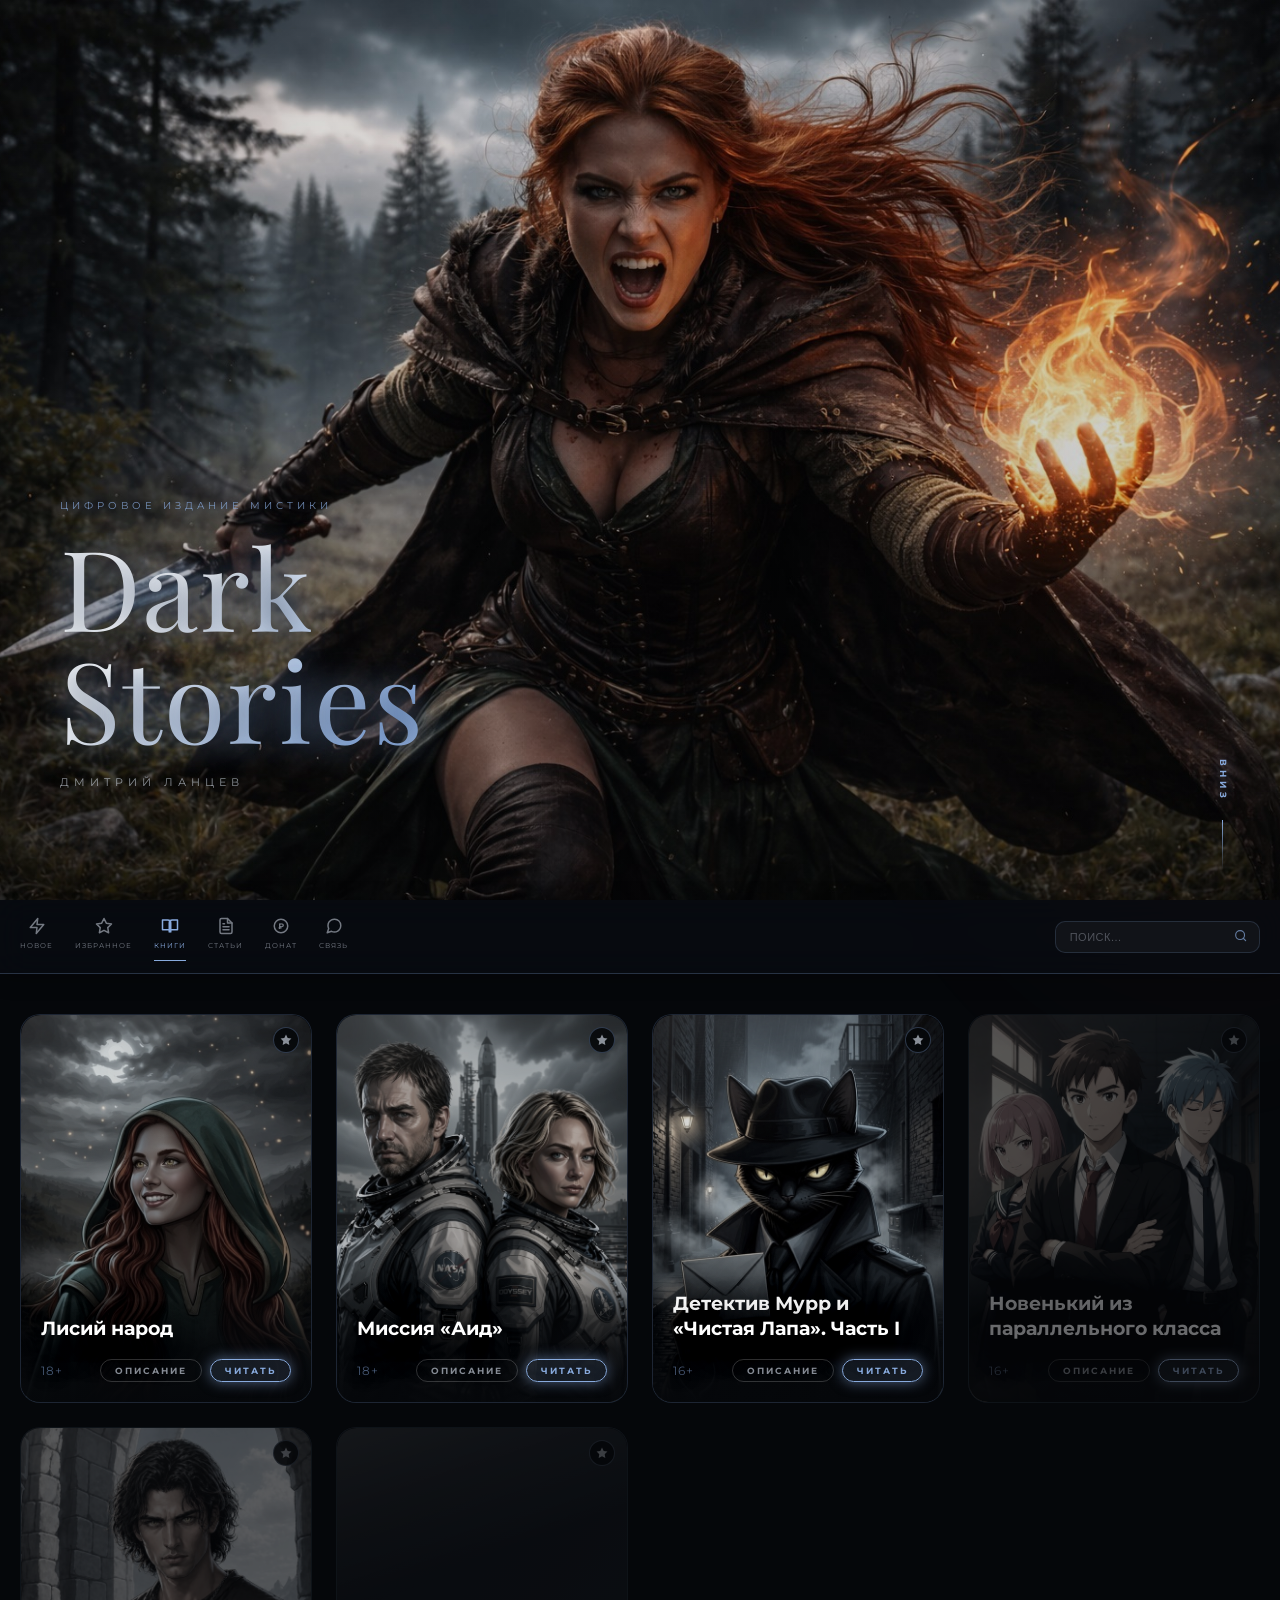
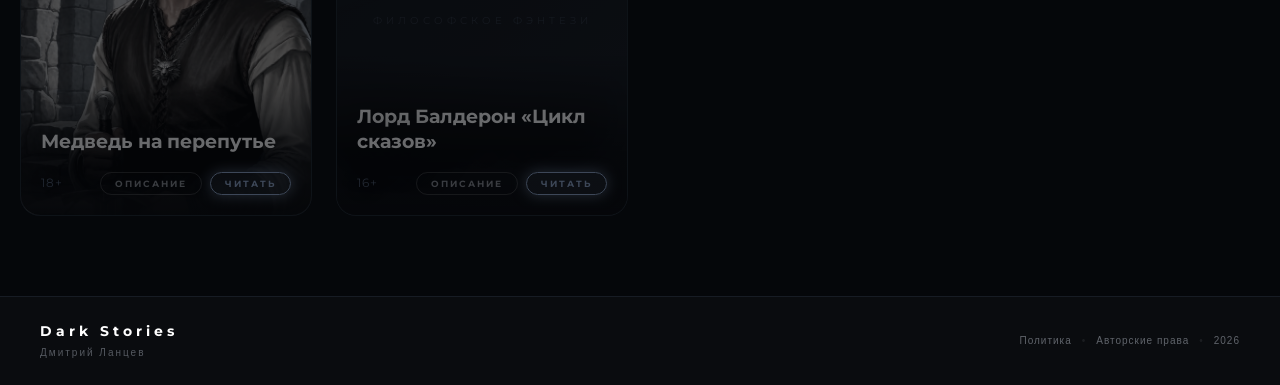
==== index.html @ 64c46020 "Update index.html" ====
<!DOCTYPE html>
<html lang="ru">
<head>
    <meta charset="utf-8">
    <meta name="viewport" content="width=device-width, initial-scale=1.0, user-scalable=yes">
    <meta name="theme-color" content="#05070a">
    <meta name="description" content="Тёмные истории от Дмитрия Ланцева — рассказы и статьи в жанре мистика и тёмное фэнтези" id="metaDescription">
    <meta property="og:type" content="website">
    <meta property="og:site_name" content="Dark Stories">
    <meta property="og:title" content="Dark Stories — Дмитрий Ланцев" id="ogTitle">
    <meta property="og:description" content="Тёмные истории от Дмитрия Ланцева — рассказы и статьи в жанре мистика и тёмное фэнтези" id="ogDescription">
    <meta property="og:image" content="cap/header_1.jpg" id="ogImage">
    <meta property="og:url" content="" id="ogUrl">
    <meta name="twitter:card" content="summary_large_image">
    <meta name="twitter:title" content="Dark Stories — Дмитрий Ланцев" id="twitterTitle">
    <meta name="twitter:description" content="Тёмные истории от Дмитрия Ланцева — рассказы и статьи в жанре мистика и тёмное фэнтези" id="twitterDescription">
    <meta name="twitter:image" content="cap/header_1.jpg" id="twitterImage">
    <link rel="manifest" href="manifest.json">
    <meta name="apple-mobile-web-app-capable" content="yes">
    <meta name="apple-mobile-web-app-status-bar-style" content="black-translucent">
    <meta name="apple-mobile-web-app-title" content="Dark Stories">
    <link rel="apple-touch-icon" href="apple-touch-icon.png">
    <title>Dark Stories</title>
    <link rel="icon" type="image/png" sizes="16x16" href="favicon-16x16.png">
    <link rel="icon" type="image/png" sizes="32x32" href="favicon-32x32.png">
    <link rel="apple-touch-icon" sizes="180x180" href="apple-touch-icon.png">
    <link rel="manifest" href="site.webmanifest">
    <link href="https://fonts.googleapis.com/css2?family=Montserrat:wght@300;400;500;600;700;800&family=Playfair+Display:wght@400;500;600;700;800;900&display=swap" rel="stylesheet">
    <script src="https://cdn.jsdelivr.net/npm/marked/marked.min.js"></script>

    <!-- Yandex.Metrika counter -->
    <script type="text/javascript">
        (function(m,e,t,r,i,k,a){
            m[i]=m[i]||function(){(m[i].a=m[i].a||[]).push(arguments)};
            m[i].l=1*new Date();
            for (var j = 0; j < document.scripts.length; j++) {if (document.scripts[j].src === r) { return; }}
            k=e.createElement(t),a=e.getElementsByTagName(t)[0],k.async=1,k.src=r,a.parentNode.insertBefore(k,a)
        })(window, document,'script','https://mc.yandex.ru/metrika/tag.js', 'ym');
        ym(108542095, 'init', {webvisor:true, clickmap:true, accurateTrackBounce:true, trackLinks:true});
    </script>
    <noscript><div><img src="https://mc.yandex.ru/watch/108542095" style="position:absolute; left:-9999px;" alt="" /></div></noscript>

    <style>
        /* ========== БАЗОВЫЕ СТИЛИ ========== */
        * { margin: 0; padding: 0; box-sizing: border-box; -webkit-tap-highlight-color: transparent; }

        :focus-visible {
            outline: 2px solid var(--accent);
            outline-offset: 3px;
            border-radius: 4px;
        }

        /* ========== SVG ИКОНКИ (замена Font Awesome) ========== */
        .icon {
            display: inline-block;
            width: 1em;
            height: 1em;
            vertical-align: -0.125em;
            flex-shrink: 0;
        }
        .icon-stroke {
            fill: none;
            stroke: currentColor;
            stroke-width: 2;
            stroke-linecap: round;
            stroke-linejoin: round;
        }
        .icon-fill { fill: currentColor; stroke: none; }
        @keyframes icon-spin { to { transform: rotate(360deg); } }
        .icon-spin { animation: icon-spin 0.85s linear infinite; }

        :root {
            --accent: #88aadd;
            --bg-dark: #05070a;
            --text-light: #e0e8f5;
            --error-red: #ff5555;
        }

        body {
            background: var(--bg-dark);
            color: var(--text-light);
            font-family: -apple-system, BlinkMacSystemFont, 'Segoe UI', Roboto, sans-serif;
            line-height: 1.6;
            overscroll-behavior: none;
            -webkit-tap-highlight-color: transparent;
            min-height: 100vh;
            display: flex;
            flex-direction: column;
        }
        html {
            background: var(--bg-dark);
            overscroll-behavior: none;
            -webkit-tap-highlight-color: transparent;
        }

        @media (max-width: 768px) {
            html { background: #000 !important; }
            body { background: #000 !important; }
            .reader-overlay { background: #000 !important; }
            .support-tab-section, .contact-card, .modal-box, .support-modal-content {
                background: rgba(0,0,0,0.85) !important;
                backdrop-filter: blur(12px);
            }
            .reader-content.night-mode { background: #000 !important; }
        }

        /* ========== BLOB ФОНЫ ========== */
        .blob {
            position: fixed;
            width: 50vw;
            height: 50vw;
            border-radius: 50%;
            background: radial-gradient(circle, rgba(136,170,221,0.08), transparent 70%);
            filter: blur(80px);
            pointer-events: none;
            z-index: 0;
        }
        .blob-1 { top: -20%; left: -20%; animation: floatBlob1 25s infinite; }
        .blob-2 { bottom: -20%; right: -20%; background: radial-gradient(circle, rgba(255,107,107,0.05), transparent 70%); animation: floatBlob2 30s infinite; }
        @keyframes floatBlob1 { 0%,100% { transform: translate(0,0); } 50% { transform: translate(100px,50px); } }
        @keyframes floatBlob2 { 0%,100% { transform: translate(0,0); } 50% { transform: translate(-80px,-60px); } }

        /* ========== ШАПКА ========== */
        header {
            height: 100vh;
            flex-shrink: 0;
            position: relative;
            display: flex;
            align-items: flex-end;
            justify-content: flex-start;
            overflow: hidden;
            padding: 0 60px 80px;
        }
        @media (max-width: 768px) {
            header { padding: 0 24px 70px; align-items: flex-end; }
        }
        .header-slide {
            position: absolute;
            top: 0; left: 0; width: 100%; height: 100%;
            background-size: cover;
            background-position: center;
            opacity: 0;
            transition: opacity 1.5s ease-in-out;
            z-index: 0;
        }
        .header-slide.active { opacity: 1; }
        header::before {
            content: "";
            position: absolute;
            inset: 0;
            background: linear-gradient(to bottom, rgba(5,7,10,0.1) 0%, rgba(5,7,10,0.3) 100%);
            z-index: 1;
            pointer-events: none;
        }
        .title-group {
            position: relative;
            z-index: 2;
        }
        .header-eyebrow {
            display: flex;
            align-items: center;
            gap: 12px;
            margin-bottom: 16px;
            animation: fadeInUp 0.8s ease-out forwards;
            opacity: 0;
        }
        .header-eyebrow span {
            font-family: 'Montserrat', sans-serif;
            font-size: 10px;
            letter-spacing: 4px;
            text-transform: uppercase;
            color: var(--accent);
            opacity: 0.8;
            text-shadow: 0 2px 10px rgba(136, 170, 221, 0.3);
        }
        .site-title {
            font-family: 'Playfair Display', serif;
            font-weight: 400;
            font-size: clamp(3.5em, 11vw, 7em);
            letter-spacing: 2px;
            line-height: 1.0;
            margin-bottom: 20px;
            background: linear-gradient(135deg, #ffffff 20%, var(--accent) 55%, #ffffff 100%);
            background-size: 200% auto;
            -webkit-background-clip: text;
            background-clip: text;
            -webkit-text-fill-color: transparent;
            text-shadow: 
                0 2px 30px rgba(0, 0, 0, 0.55),
                0 0 34px rgba(136, 170, 221, 0.85);
            animation: titleZoom 1s forwards, colorFlow 7s ease-in-out infinite;
        }
        @keyframes titleZoom { 0% { opacity: 0; transform: translateY(20px); } 100% { opacity: 1; transform: translateY(0); } }
        @keyframes colorFlow { 0% { background-position: 0% 50%; } 50% { background-position: 100% 50%; } 100% { background-position: 0% 50%; } }
        .author-line {
            display: flex;
            align-items: center;
            gap: 16px;
            margin-bottom: 28px;
            animation: fadeInUp 0.8s ease-out 0.2s forwards;
            opacity: 0;
        }
        .author-name {
            font-family: 'Montserrat', sans-serif;
            font-size: 11px;
            letter-spacing: 5px;
            text-transform: uppercase;
            color: rgba(224,232,245,0.6);
            text-shadow: 0 2px 10px rgba(0, 0, 0, 0.8);
        }
        @keyframes fadeInUp { from { opacity: 0; transform: translateY(16px); } to { opacity: 1; transform: translateY(0); } }

        .scroll-indicator {
            position: absolute;
            bottom: 30px;
            right: 50px;
            text-align: center;
            cursor: pointer;
            z-index: 20;
        }
        @media (max-width: 768px) { .scroll-indicator { right: 24px; } }
        .scroll-indicator span {
            font-family: 'Montserrat', sans-serif;
            font-size: 9px;
            font-weight: 700;
            letter-spacing: 4px;
            text-transform: uppercase;
            color: var(--accent);
            opacity: 1;
            writing-mode: vertical-rl;
            animation: textGlow 2s ease-in-out infinite;
            text-shadow: 0 0 15px rgba(136, 170, 221, 0.6);
        }
        .scroll-line {
            width: 1px;
            height: 50px;
            background: linear-gradient(to bottom, var(--accent), transparent);
            margin: 10px auto 0;
            animation: scrollPulse 2s infinite;
        }
        @keyframes textGlow { 0%,100% { opacity: 0.4; } 50% { opacity: 0.9; } }
        @keyframes scrollPulse { 0%,100% { opacity: 0.3; } 50% { opacity: 1; } }

        /* ========== НАВИГАЦИЯ ========== */
        nav.tabs {
            position: sticky;
            top: 0;
            z-index: 100;
            display: flex;
            justify-content: space-between;
            align-items: center;
            padding: 12px 20px;
            background: rgba(10, 14, 20, 0.55);
            backdrop-filter: blur(16px);
            border-bottom: 1px solid rgba(136, 170, 221, 0.25);
            flex-wrap: wrap;
            gap: 10px;
            box-shadow: 0 4px 20px rgba(0, 0, 0, 0.3);
            transition: transform 0.35s ease;
            will-change: transform;
        }
        .nav-links {
            display: flex;
            gap: 22px;
            flex-wrap: wrap;
            justify-content: flex-start;
            background: transparent;
            border: none;
            padding: 0;
        }
        .nav-right {
            display: flex;
            align-items: center;
            gap: 10px;
            margin-left: auto;
        }
        .search-container {
            max-width: 280px;
            width: 100%;
            position: relative;
        }
        .tab-link {
            font-family: 'Montserrat', sans-serif;
            font-size: 7px;
            letter-spacing: 1px;
            cursor: pointer;
            opacity: 0.5;
            transition: 0.3s;
            padding: 5px 0 10px;
            position: relative;
            color: var(--text-light);
            text-transform: uppercase;
            background: transparent;
            border: none;
            border-radius: 0;
            display: flex;
            flex-direction: column;
            align-items: center;
            gap: 5px;
        }
        .tab-link .icon { width: 18px; height: 18px; transition: color 0.3s ease, filter 0.3s ease; }
        .tab-link.active {
            opacity: 1;
            color: var(--accent);
        }
        .tab-link.active::after {
            content: '';
            position: absolute;
            bottom: 0;
            left: 0;
            right: 0;
            height: 1px;
            background: var(--accent);
        }
        .tab-link:hover {
            opacity: 1;
            color: #ffffff;
        }
        .tab-link:hover .icon {
            filter: drop-shadow(0 0 4px rgba(255,255,255,0.9));
        }

        /* ========== МОБИЛЬНЫЕ УСТРОЙСТВА ========== */
        @media (max-width: 768px) {
            nav.tabs {
                flex-direction: column;
                align-items: stretch;
            }
            .nav-links { justify-content: center; gap: 15px; }
            .nav-right { width: 100%; margin-left: 0; }
            .search-container { max-width: 100%; }
            nav.tabs.nav-hidden {
                transform: translateY(-100%);
            }
        }

        /* ========== ПОИСК ========== */
        .search-container { max-width: 280px; width: 100%; position: relative; }
        .search-input-wrapper {
            display: flex;
            align-items: center;
            background: rgba(255,255,255,0.04);
            border: 1px solid rgba(136,170,221,0.18);
            border-radius: 10px;
            transition: 0.3s;
            overflow: hidden;
        }
        .search-input-wrapper:focus-within {
            border-color: var(--accent);
            background: rgba(136,170,221,0.08);
            box-shadow: 0 0 20px rgba(136,170,221,0.15);
        }
        #searchInput {
            flex: 1;
            background: transparent;
            border: none;
            padding: 9px 14px;
            color: var(--text-light);
            font-size: 11px;
            letter-spacing: 0.5px;
            outline: none;
        }
        #searchInput::placeholder { color: rgba(224,232,245,0.3); }
        .search-btn { background: transparent; border: none; padding: 0 12px; color: var(--accent); cursor: pointer; opacity: 0.7; }
        .clear-search { background: transparent; border: none; padding: 0 10px; color: rgba(255,255,255,0.3); cursor: pointer; }
        .clear-search:hover { color: var(--error-red); }
        .search-results {
            position: absolute;
            top: calc(100% + 6px);
            left: 0; right: 0;
            background: rgba(10,14,20,0.98);
            backdrop-filter: blur(20px);
            border: 1px solid rgba(136,170,221,0.2);
            border-radius: 12px;
            max-height: 300px;
            overflow-y: auto;
            z-index: 200;
            display: none;
            box-shadow: 0 20px 40px rgba(0,0,0,0.6);
        }
        .search-results.show { display: block; }
        .search-result-item { padding: 10px 14px; cursor: pointer; border-bottom: 1px solid rgba(255,255,255,0.04); transition: 0.2s; }
        .search-result-item:hover { background: rgba(136,170,221,0.08); }
        .search-result-title { font-family: 'Montserrat', sans-serif; font-weight: 600; color: var(--accent); font-size: 12px; margin-bottom: 3px; }
        .search-result-snippet { font-size: 11px; color: rgba(224,232,245,0.5); line-height: 1.5; }
        .search-result-snippet mark { background: rgba(136,170,221,0.25); color: var(--accent); border-radius: 2px; }
        .search-stats { padding: 8px 14px; font-size: 10px; color: rgba(224,232,245,0.4); border-bottom: 1px solid rgba(255,255,255,0.05); letter-spacing: 1px; }

        /* ========== СЕТКА КАРТОЧЕК ========== */
        .content-grid {
            display: grid;
            gap: 24px;
            padding: 40px 0;
            max-width: 1400px;
            margin: 0 auto;
        }
        @media (max-width: 768px) and (orientation: portrait) {
            .content-grid { grid-template-columns: 1fr; gap: 20px; }
        }
        @media (max-width: 900px) and (orientation: landscape) {
            .content-grid { grid-template-columns: repeat(2, 1fr); gap: 14px; }
        }
        @media (min-width: 768px) and (max-width: 900px) and (orientation: portrait) {
            .content-grid { grid-template-columns: repeat(2, 1fr); }
        }
        @media (min-width: 900px) and (max-width: 1024px) {
            .content-grid { grid-template-columns: repeat(3, 1fr); }
        }
        @media (min-width: 1024px) and (max-width: 1920px) {
            .content-grid { grid-template-columns: repeat(4, 1fr); }
        }
        @media (min-width: 1920px) {
            .content-grid { grid-template-columns: repeat(5, 1fr); }
        }

        /* ========== КАРТОЧКИ ========== */
        .card {
            position: relative;
            border-radius: 20px;
            overflow: hidden;
            transition: transform 0.35s ease, box-shadow 0.35s ease, border-color 0.35s ease;
            border: 1px solid rgba(136,170,221,0.18);
            background: rgba(8, 11, 16, 0.5);
            display: flex;
            flex-direction: column;
            cursor: pointer;
        }
        .card.missing { opacity: 0.4; filter: grayscale(0.3); pointer-events: none; }

        /* --- Зеркальный блик (эффект стекла) --- */
        .card::before {
            content: '';
            position: absolute;
            top: 0; left: 0; right: 0;
            height: 55%;
            background: linear-gradient(160deg, rgba(255,255,255,0.13) 0%, rgba(255,255,255,0.05) 30%, transparent 60%);
            border-radius: 20px 20px 60% 0 / 20px 20px 40px 0;
            z-index: 3;
            pointer-events: none;
            transition: opacity 0.35s ease;
        }
        /* Нижняя полоска */
        .card::after {
            content: '';
            position: absolute;
            bottom: 0; left: 0; right: 0;
            height: 3px;
            background: linear-gradient(90deg, transparent, var(--accent), rgba(255,255,255,0.8), var(--accent), transparent);
            transform: scaleX(0);
            transition: transform 0.4s ease;
            z-index: 4;
            pointer-events: none;
        }
        .card:hover {
            transform: translateY(-6px);
            border-color: rgba(136,170,221,0.55);
            box-shadow: 0 20px 50px rgba(0,0,0,0.6), 0 0 30px rgba(136,170,221,0.15), inset 0 1px 0 rgba(255,255,255,0.12);
        }
        .card:hover::before { opacity: 1.5; }
        .card:hover::after { transform: scaleX(1); }

        /* --- Обложка --- */
        .card-image-wrapper {
            position: relative;
            width: 100%;
            padding-bottom: 133.33%;
            overflow: hidden;
        }
        .card-image {
            position: absolute;
            top: 0; left: 0;
            width: 100%; height: 100%;
            object-fit: cover;
            display: block;
            filter: grayscale(60%) brightness(0.85);
            transition: filter 0.4s ease, transform 0.4s ease;
        }
        .card:hover .card-image {
            filter: grayscale(0%) brightness(1);
            transform: scale(1.06);
        }

        /* Бейджи на обложке */
        .card-badges {
            position: absolute;
            top: 12px;
            left: 12px;
            right: 12px;
            display: flex;
            justify-content: space-between;
            align-items: flex-start;
            z-index: 4;
            pointer-events: none;
        }
        .card-favorite-badge {
            width: 26px;
            height: 26px;
            display: flex;
            align-items: center;
            justify-content: center;
            background: rgba(5,7,10,0.88);
            border-radius: 50%;
            border: 1px solid rgba(136,170,221,0.3);
            pointer-events: auto;
            cursor: pointer;
            opacity: 1;
            transition: border-color 0.25s ease, background 0.25s ease, transform 0.15s ease;
            position: relative;
        }
        .card-favorite-badge .icon {
            width: 13px;
            height: 13px;
            color: rgba(224,232,245,0.6);
            transition: color 0.25s ease;
            position: absolute;
            top: 50%;
            left: 50%;
            transform: translate(-50%, -50%);
        }
        .card-favorite-badge:hover { border-color: var(--accent); transform: scale(1.08); }
        .card-favorite-badge.active { border-color: rgba(255,255,255,0.75); background: rgba(255,255,255,0.1); box-shadow: 0 0 14px rgba(255,255,255,0.55); }
        .card-favorite-badge.active .icon { color: #ffffff; fill: #ffffff; filter: drop-shadow(0 0 4px rgba(255,255,255,0.9)); }
        .card-year-badge {
            font-family: 'Montserrat', sans-serif;
            font-size: 8px;
            letter-spacing: 1px;
            color: rgba(224,232,245,0.5);
            background: rgba(5,7,10,0.6);
            backdrop-filter: blur(8px);
            padding: 4px 10px;
            border-radius: 20px;
            border: 1px solid rgba(255,255,255,0.1);
            opacity: 0;
            transform: translateY(-4px);
            transition: opacity 0.3s ease 0.05s, transform 0.3s ease 0.05s;
        }
        .card:hover .card-year-badge { opacity: 1; transform: translateY(0); }

        /* Fallback если нет обложки */
        .card-image-fallback {
            position: absolute;
            inset: 0;
            display: flex;
            align-items: center;
            justify-content: center;
            background: linear-gradient(135deg, #0d1117 0%, #141a24 100%);
        }
        .card-image-fallback span {
            font-family: 'Montserrat', sans-serif;
            font-size: 10px;
            letter-spacing: 4px;
            text-transform: uppercase;
            color: rgba(136,170,221,0.2);
        }

        /* --- Контент карточки --- */
        .card-content {
            position: absolute;
            bottom: 0; left: 0; right: 0;
            padding: 24px 20px 20px;
            background: linear-gradient(to top, rgba(5,7,10,0.98) 0%, rgba(5,7,10,0.85) 40%, rgba(5,7,10,0.4) 70%, transparent 100%);
            z-index: 2;
        }
        .card-genre {
            font-family: 'Montserrat', sans-serif;
            font-size: 11px;
            font-weight: 700;
            letter-spacing: 3px;
            color: var(--accent);
            text-transform: uppercase;
            opacity: 0;
            transform: translateY(10px);
            transition: opacity 0.3s ease, transform 0.3s ease;
            margin-bottom: 6px;
            text-shadow: 
                0 0 15px rgba(0, 0, 0, 1),
                0 0 30px rgba(0, 0, 0, 0.9);
        }
        .card h3 {
            font-family: 'Montserrat', sans-serif;
            font-size: 1.2rem;
            font-weight: 700;
            color: #fff;
            margin-bottom: 6px;
            line-height: 1.3;
            transition: color 0.3s;
            text-shadow: 
                0 2px 25px rgba(0, 0, 0, 1),
                0 0 50px rgba(0, 0, 0, 0.8);
        }
        .card:hover h3 { color: var(--accent); }

        .card-desc {
            font-size: 13px;
            color: rgba(200,215,230,0.65);
            line-height: 1.5;
            margin-bottom: 12px;
            max-height: 0;
            overflow: hidden;
            transition: max-height 0.4s ease, opacity 0.3s ease, margin-top 0.4s ease;
            opacity: 0;
            text-shadow: 
                0 2px 15px rgba(0, 0, 0, 1);
        }
        .card.desc-open .card-desc { max-height: 140px; opacity: 1; margin-top: 4px; }

        .card-footer {
            display: flex;
            justify-content: space-between;
            align-items: center;
        }
        .card-footer-actions { display: flex; gap: 8px; }
        .age-rating {
            font-family: 'Montserrat', sans-serif;
            font-size: 12px;
            color: rgba(136,170,221,0.5);
            letter-spacing: 1px;
            transition: all 0.3s ease;
            font-weight: 400;
            text-shadow: 
                0 2px 15px rgba(0, 0, 0, 1);
        }
        .btn-read {
            background: rgba(136,170,221,0.12);
            border: 1px solid var(--accent);
            border-radius: 20px;
            color: var(--accent);
            font-family: 'Montserrat', sans-serif;
            font-size: 9px;
            font-weight: 700;
            letter-spacing: 2px;
            text-transform: uppercase;
            cursor: pointer;
            padding: 5px 14px;
            transition: background 0.3s, border-color 0.3s, color 0.3s, box-shadow 0.3s;
            text-shadow: none;
            box-shadow: 0 0 14px rgba(136,170,221,0.55);
        }
        .btn-read:hover {
            background: rgba(255,255,255,0.1);
            color: #ffffff;
            border-color: rgba(255,255,255,0.8);
            box-shadow: 0 0 14px rgba(255,255,255,0.6);
        }
        .btn-desc {
            background: transparent;
            border: 1px solid rgba(255,255,255,0.18);
            border-radius: 20px;
            color: rgba(224,232,245,0.6);
            font-family: 'Montserrat', sans-serif;
            font-size: 9px;
            font-weight: 700;
            letter-spacing: 2px;
            text-transform: uppercase;
            cursor: pointer;
            padding: 5px 14px;
            transition: background 0.3s, border-color 0.3s, color 0.3s;
            text-shadow: none;
        }
        .btn-desc:hover, .card.desc-open .btn-desc {
            background: rgba(255,255,255,0.08);
            color: #fff;
            border-color: rgba(255,255,255,0.4);
        }

        /* ========== МОБИЛЬНАЯ АНИМАЦИЯ КАРТОЧЕК ========== */
@media (max-width: 768px) {
    .card-visible {
        border-color: rgba(136,170,221,0.4);
        box-shadow: 0 0 25px rgba(136,170,221,0.2);
    }
    .card-visible .card-image { filter: grayscale(0%) brightness(1); }
    .card-visible h3 { color: var(--accent); }
    .card-visible .card-year-badge { opacity: 1; transform: translateY(0); }
    .card-visible::after { transform: scaleX(1); }

    .card-visible .card-genre {
        opacity: 1;
        transform: translateY(0);
    }
    .card-visible .age-rating {
        color: #ffffff;
        font-weight: 700;
        opacity: 1;
    }

    .btn-read { display: inline-block; }
}

        /* ========== ЭФФЕКТЫ ПРИ НАВЕДЕНИИ ========== */
        .card:hover .card-genre {
            opacity: 1;
            transform: translateY(0);
        }
        .card:hover .age-rating {
            color: #ffffff;
            font-weight: 700;
            opacity: 1;
        }

        /* ========== НЕДАВНО ЧИТАЛ ========== */
        .recent-shelf {
            margin: 8px 0 40px;
        }
        .recent-shelf-label {
            font-family: 'Montserrat', sans-serif;
            font-size: 10px;
            letter-spacing: 3px;
            text-transform: uppercase;
            color: rgba(224,232,245,0.4);
            margin-bottom: 16px;
        }
        .recent-shelf-row {
            display: flex;
            gap: 14px;
            overflow-x: auto;
            padding-bottom: 10px;
        }
        .recent-card {
            flex: 0 0 auto;
            width: 92px;
            cursor: pointer;
        }
        .recent-card .thumb {
            aspect-ratio: 3/4;
            position: relative;
            overflow: hidden;
            border-radius: 10px;
            border: 1px solid rgba(136,170,221,0.18);
            background: #0d1117;
            transition: border-color 0.25s ease;
        }
        .recent-card:hover .thumb { border-color: var(--accent); }
        .recent-card .thumb img {
            width: 100%; height: 100%;
            object-fit: cover;
            display: block;
            filter: grayscale(60%) brightness(0.85);
            transition: filter 0.3s ease;
        }
        .recent-card:hover .thumb img { filter: grayscale(0%) brightness(1); }
        .recent-card .thumb .fallback {
            position: absolute; inset: 0;
            display: flex; align-items: center; justify-content: center;
            background: linear-gradient(135deg, #0d1117 0%, #141a24 100%);
            font-family: 'Montserrat', sans-serif;
            font-size: 8px;
            letter-spacing: 2px;
            text-transform: uppercase;
            color: rgba(136,170,221,0.2);
            text-align: center;
            padding: 6px;
        }
        .recent-card-title {
            font-family: 'Montserrat', sans-serif;
            font-weight: 700;
            font-size: 11px;
            color: var(--accent);
            margin-top: 8px;
            line-height: 1.3;
            display: -webkit-box;
            -webkit-line-clamp: 2;
            -webkit-box-orient: vertical;
            overflow: hidden;
            transition: color 0.3s ease, text-shadow 0.3s ease;
        }
        .recent-card:hover .recent-card-title {
            color: #ffffff;
            text-shadow: 0 0 10px rgba(255,255,255,0.65);
        }

        /* ========== СВЯЗЬ ========== */
        .contact-header { text-align: center; max-width: 600px; margin: 0 auto 40px; padding: 0 20px; }
        .contact-header h2 {
            font-family: 'Playfair Display', serif;
            font-size: clamp(2rem, 8vw, 3.5rem);
            line-height: 1.2;
            margin-bottom: 16px;
            background: linear-gradient(135deg, #ffffff 30%, #88aadd 100%);
            -webkit-background-clip: text;
            -webkit-text-fill-color: transparent;
            background-clip: text;
            display: inline-block;
        }
        .contact-header p {
            color: rgba(224,232,245,0.6);
            font-size: clamp(0.8rem, 4vw, 1rem);
            font-family: 'Montserrat', sans-serif;
        }
        .contact-grid {
            display: flex;
            justify-content: center;
            gap: 20px;
            flex-wrap: wrap;
            margin: 30px 0;
        }
        .contact-card {
            display: flex;
            flex-direction: row;
            align-items: center;
            gap: 18px;
            padding: 18px 28px;
            background: rgba(255,255,255,0.03);
            border: 1px solid rgba(136,170,221,0.15);
            border-radius: 16px;
            text-decoration: none;
            color: var(--text-light);
            transition: all 0.3s;
            width: 300px;
        }
        .contact-card:hover {
            border-color: rgba(136,170,221,0.45);
            transform: translateY(-3px);
            background: rgba(136,170,221,0.06);
            box-shadow: 0 12px 30px rgba(0,0,0,0.4);
        }
        .contact-card i { font-size: 1.8rem; color: var(--accent); }
        .contact-info { display: flex; flex-direction: column; }
        .contact-name {
            font-family: 'Montserrat', sans-serif;
            font-size: 9px;
            letter-spacing: 2px;
            text-transform: uppercase;
            font-weight: 700;
            color: var(--accent);
            margin-bottom: 3px;
        }
        .contact-value { font-size: 12px; color: rgba(224,232,245,0.7); }
        @media (max-width: 768px) {
            .contact-grid { gap: 12px; }
            .contact-card { width: 260px; padding: 14px 18px; gap: 14px; }
        }

        /* ========== ПОДДЕРЖКА ========== */
        .support-tab-section {
            margin: 40px auto;
            padding: 50px 30px;
            background: rgba(15,20,28,0.5);
            backdrop-filter: blur(12px);
            border: 1px solid rgba(136,170,221,0.25);
            border-radius: 28px;
            text-align: center;
            max-width: 480px;
            transition: all 0.4s ease;
        }
        .support-tab-section:hover {
            border-color: rgba(136,170,221,0.5);
            box-shadow: 0 12px 40px rgba(136,170,221,0.1);
            transform: translateY(-2px);
        }
        .support-icon {
            font-size: 3em;
            color: #ff6b6b;
            cursor: pointer;
            display: inline-flex;
            align-items: center;
            justify-content: center;
            background: none;
            border: none;
            padding: 0;
            line-height: 1;
        }
        .support-icon .icon {
            filter: drop-shadow(0 0 8px rgba(255,107,107,0.5));
            transition: filter 0.3s;
            animation: heartbeatFast 0.75s ease-in-out infinite;
            transform-origin: center;
            transform-box: fill-box;
        }
        .support-icon:hover .icon {
            filter: drop-shadow(0 0 18px rgba(255,107,107,0.9));
            animation: heartbeatSuperFast 0.4s ease-in-out infinite;
        }
        @keyframes heartbeatFast {
            0%,100% { transform: scale(1); }
            25% { transform: scale(1.15); }
            40% { transform: scale(1.05); }
            55% { transform: scale(1.15); }
            70% { transform: scale(1.05); }
        }
        @keyframes heartbeatSuperFast {
            0%,100% { transform: scale(1); }
            20% { transform: scale(1.2); }
            35% { transform: scale(1.05); }
            50% { transform: scale(1.2); }
            65% { transform: scale(1.05); }
            80% { transform: scale(1.2); }
        }
        .support-tab-section h3 {
            font-family: 'Montserrat', sans-serif;
            font-size: 1.2em;
            letter-spacing: 3px;
            margin: 16px 0 8px;
            color: #fff;
        }
        .support-tab-section p { color: rgba(224,232,245,0.6); font-size: 0.85em; margin-bottom: 20px; }
        .support-tab-btn {
            background: rgba(136,170,221,0.08);
            border: 1px solid rgba(136,170,221,0.4);
            border-radius: 40px;
            padding: 11px 28px;
            color: var(--accent);
            font-family: 'Montserrat', sans-serif;
            font-size: 10px;
            letter-spacing: 2.5px;
            cursor: pointer;
            transition: 0.3s;
        }
        .support-tab-btn:hover {
            background: var(--accent);
            color: #000;
            border-color: var(--accent);
            box-shadow: 0 0 25px rgba(136,170,221,0.3);
        }

        /* ========== ПРОГРЕСС-БАР ========== */
        .progress-bar-container {
            position: fixed;
            top: 0; left: 0; width: 100%;
            height: 2px;
            background: rgba(136,170,221,0.12);
            z-index: 9999;
            display: none;
        }
        .progress-bar-fill {
            height: 100%;
            width: 0%;
            background: linear-gradient(90deg, var(--accent), #fff, var(--accent));
            background-size: 200% 100%;
            transition: width 0.15s ease-out;
        }

                /* ========== ЧИТАЛКА ========== */
        .reader-overlay {
            position: fixed;
            inset: 0;
            background: #05070a;
            z-index: 2000;
            display: none;
            overflow-y: auto;
        }
        .reader-content {
            max-width: 700px;
            margin: 0 auto;
            padding: 60px 30px;
            background: rgba(10,14,23,0.95);
            backdrop-filter: blur(4px);
            border: 1px solid rgba(136,170,221,0.12);
            box-shadow: 0 10px 40px rgba(0,0,0,0.4);
        }
        .reader-body h1,
        .reader-body h2,
        .reader-body h3,
        .reader-body h4,
        .reader-body h5,
        .reader-body h6 {
            font-family: 'Playfair Display', serif;
            color: var(--accent);
        }
        .reader-body h1 {
            font-size: 2.2rem;
            font-weight: 400;
            text-align: center;
            margin-bottom: 40px;
            letter-spacing: 1px;
            line-height: 1.3;
            padding-bottom: 20px;
            border-bottom: 1px solid rgba(136, 170, 221, 0.15);
        }
        .reader-body h2 { font-size: 1.5em; border-bottom: 1px solid rgba(136,170,221,0.2); padding-bottom: 8px; margin: 1.5em 0 0.5em; }
        .reader-body h3 { font-size: 1.3em; margin: 1.5em 0 0.5em; }
        .reader-body p { margin-bottom: 1.2em; line-height: 1.85; color: var(--text-light); }
        .reader-body img { max-width: 100%; height: auto; display: block; margin: 20px auto; border-radius: 8px; }
        .reader-body hr { border: none; border-top: 1px solid rgba(136,170,221,0.15); margin: 2em 0; }

        /* ========== ЛЕНТА «НОВОЕ» ========== */
        .updates-panel {
            max-width: 700px;
            margin: 40px auto;
            padding: 50px 40px;
            background: rgba(10,14,23,0.6);
            backdrop-filter: blur(12px);
            border: 1px solid rgba(136,170,221,0.15);
            border-radius: 24px;
            box-shadow: 0 10px 40px rgba(0,0,0,0.3);
        }
        @media (max-width: 768px) {
            .updates-panel { padding: 34px 22px; margin: 20px auto; border-radius: 18px; }
        }

        .reader-content:not(.night-mode) {
            background: #fdfcf8;
            border: 1px solid rgba(0,0,0,0.05);
            box-shadow: 0 10px 40px rgba(0,0,0,0.1);
        }
        .reader-content:not(.night-mode) .reader-body h1,
        .reader-content:not(.night-mode) .reader-body h2,
        .reader-content:not(.night-mode) .reader-body h3,
        .reader-content:not(.night-mode) .reader-body h4,
        .reader-content:not(.night-mode) .reader-body h5,
        .reader-content:not(.night-mode) .reader-body h6 {
            color: #2c3e50;
        }
        .reader-content:not(.night-mode) .reader-body p { color: #2c3e50; }

        .night-mode.reader-content {
            background: rgba(10,14,23,0.98);
            border: 1px solid rgba(136,170,221,0.2);
        }
        .night-mode.reader-content .reader-body p { color: #b0c4de; }

        /* ========== ОГЛАВЛЕНИЕ ========== */
        .table-of-contents {
            display: none;
            position: fixed;
            inset: 0;
            background: rgba(0,0,0,0.92);
            backdrop-filter: blur(16px);
            z-index: 3500;
            align-items: center;
            justify-content: center;
        }
        .table-of-contents .toc-modal-box {
            background: rgba(15,20,30,0.98);
            border: 1px solid rgba(136,170,221,0.4);
            border-radius: 20px;
            padding: 24px;
            max-width: 360px;
            width: 90%;
            position: relative;
            max-height: 70vh;
            overflow-y: auto;
        }
        .table-of-contents h4 {
            margin-bottom: 14px;
            color: var(--accent);
            text-align: center;
            font-family: 'Montserrat', sans-serif;
            font-size: 10px;
            letter-spacing: 3px;
            text-transform: uppercase;
        }
        .table-of-contents a {
            display: block;
            color: rgba(224,232,245,0.7);
            text-decoration: none;
            padding: 9px 12px;
            margin: 4px 0;
            border-left: 2px solid transparent;
            transition: 0.2s;
            cursor: pointer;
            font-size: 0.85em;
            border-radius: 8px;
        }
        .table-of-contents a:hover {
            border-left-color: var(--accent);
            background: rgba(136,170,221,0.1);
            color: var(--accent);
            padding-left: 18px;
        }
        .toc-close {
            position: absolute;
            top: 12px; right: 14px;
            background: none;
            border: none;
            color: rgba(255,255,255,0.3);
            font-size: 18px;
            cursor: pointer;
            transition: 0.3s;
        }
        .toc-close:hover { color: var(--accent); }

        /* ========== КНОПКИ ЧИТАЛКИ ========== */
        .reader-controls {
            position: fixed;
            top: 20px; right: 20px;
            z-index: 3000;
            display: none;
            flex-direction: column;
            gap: 10px;
        }
        .control-btn {
            width: 42px; height: 42px;
            border-radius: 50%;
            background: rgba(20,24,32,0.9);
            backdrop-filter: blur(8px);
            border: 1px solid rgba(136,170,221,0.2);
            color: var(--accent);
            cursor: pointer;
            display: flex;
            align-items: center;
            justify-content: center;
            transition: 0.3s;
            font-size: 14px;
        }
        .control-btn:hover { background: var(--accent); color: #000; border-color: var(--accent); }
        .reader-share-btn {
            position: fixed;
            right: 20px;
            bottom: 24px;
            z-index: 3000;
            display: none;
        }
        #fontSliderContainer {
            display: none;
            position: absolute;
            right: 58px; top: 0;
            background: rgba(20,24,32,0.95);
            backdrop-filter: blur(8px);
            padding: 10px 18px;
            border-radius: 40px;
            border: 1px solid rgba(136,170,221,0.3);
            align-items: center;
            gap: 12px;
        }
        #fontSliderContainer input { width: 110px; }

        /* ========== ЗАКЛАДКИ / ПОДДЕРЖКА ========== */
        .bookmarks-modal, .support-modal {
            position: fixed;
            inset: 0;
            background: rgba(0,0,0,0.92);
            backdrop-filter: blur(16px);
            z-index: 4000;
            display: none;
            align-items: center;
            justify-content: center;
        }
        .modal-box, .support-modal-content {
            background: rgba(15,20,30,0.98);
            border: 1px solid rgba(136,170,221,0.4);
            border-radius: 20px;
            padding: 24px;
            max-width: 360px;
            width: 90%;
            position: relative;
        }
        .bookmark-item {
            background: rgba(255,255,255,0.04);
            padding: 10px 12px;
            margin-bottom: 8px;
            border-radius: 10px;
            cursor: pointer;
            border-left: 2px solid var(--accent);
            display: flex;
            justify-content: space-between;
            align-items: center;
        }
        .delete-bm { color: var(--error-red); cursor: pointer; padding: 4px 6px; }

        /* ========== КОНТЕКСТНОЕ МЕНЮ ЧИТАЛКИ ========== */
        .context-menu {
            position: fixed;
            z-index: 5500;
            display: none;
            min-width: 190px;
            background: rgba(15,20,30,0.98);
            backdrop-filter: blur(16px);
            border: 1px solid rgba(136,170,221,0.4);
            border-radius: 14px;
            padding: 6px;
            box-shadow: 0 20px 40px rgba(0,0,0,0.6);
        }
        .context-menu.show { display: block; }
        .context-menu-item {
            display: flex;
            align-items: center;
            gap: 10px;
            padding: 10px 12px;
            border-radius: 9px;
            cursor: pointer;
            font-family: 'Montserrat', sans-serif;
            font-size: 12.5px;
            letter-spacing: 0.3px;
            color: var(--text-light);
            transition: background 0.15s ease, color 0.15s ease;
        }
        .context-menu-item .icon { width: 15px; height: 15px; color: var(--accent); flex-shrink: 0; }
        .context-menu-item:hover { background: rgba(136,170,221,0.14); color: #fff; }
        .context-menu-item:hover .icon { color: #fff; }

        /* ========== ПОПАП «ПРОЦИТИРОВАТЬ» ========== */
        .quote-preview {
            background: rgba(255,255,255,0.04);
            border-left: 2px solid var(--accent);
            border-radius: 10px;
            padding: 12px 14px;
            font-size: 13px;
            line-height: 1.6;
            color: rgba(224,232,245,0.8);
            max-height: 140px;
            overflow-y: auto;
            margin-bottom: 18px;
            font-style: italic;
        }
        .quote-share-actions { display: flex; flex-direction: column; gap: 10px; }
        .quote-share-btn {
            display: flex;
            align-items: center;
            gap: 12px;
            width: 100%;
            background: rgba(255,255,255,0.04);
            border: 1px solid rgba(136,170,221,0.25);
            border-radius: 12px;
            padding: 11px 16px;
            color: var(--text-light);
            font-family: 'Montserrat', sans-serif;
            font-size: 12.5px;
            letter-spacing: 0.5px;
            cursor: pointer;
            transition: 0.2s;
            text-decoration: none;
        }
        .quote-share-btn:hover { border-color: var(--accent); background: rgba(136,170,221,0.1); color: #fff; }
        .quote-share-btn .icon { width: 18px; height: 18px; color: var(--accent); flex-shrink: 0; }

        /* ========== КНОПКА НАВЕРХ ========== */
        .back-to-top {
            position: fixed;
            bottom: 28px;
            right: 28px;
            width: 46px;
            height: 46px;
            border-radius: 50%;
            background: rgba(15, 20, 30, 0.85);
            backdrop-filter: blur(12px);
            -webkit-backdrop-filter: blur(12px);
            border: 1px solid rgba(136, 170, 221, 0.35);
            color: var(--accent);
            cursor: pointer;
            display: flex;
            align-items: center;
            justify-content: center;
            font-size: 1.1rem;
            transition: opacity 0.3s ease, transform 0.3s ease, background 0.3s ease, box-shadow 0.3s ease;
            opacity: 0;
            visibility: hidden;
            transform: translateY(12px);
            z-index: 999;
            box-shadow: 0 4px 20px rgba(0, 0, 0, 0.4);
        }
        .back-to-top.show {
            opacity: 1;
            visibility: visible;
            transform: translateY(0);
        }
        .back-to-top:hover {
            background: var(--accent);
            color: #000;
            transform: translateY(-3px) scale(1.04);
            box-shadow: 0 8px 30px rgba(136, 170, 221, 0.35);
            border-color: var(--accent);
        }
        .back-to-top:active { transform: scale(0.92); }

        @media (max-width: 768px) {
            .back-to-top {
                bottom: 20px;
                right: 20px;
                width: 40px;
                height: 40px;
                font-size: 0.9rem;
                background: rgba(15, 20, 30, 0.9);
                backdrop-filter: blur(16px);
                -webkit-backdrop-filter: blur(16px);
            }
        }

        @media (hover: none) {
            .back-to-top:hover {
                background: rgba(15, 20, 30, 0.85);
                color: var(--accent);
                transform: none;
                box-shadow: 0 4px 20px rgba(0, 0, 0, 0.4);
                border-color: rgba(136, 170, 221, 0.35);
            }
        }

        /* ========== УСТАНОВКА PWA ========== */
        .pwa-install {
            position: fixed;
            bottom: 28px;
            left: 28px;
            width: 46px;
            height: 46px;
            border-radius: 50%;
            background: rgba(15, 20, 30, 0.85);
            backdrop-filter: blur(12px);
            -webkit-backdrop-filter: blur(12px);
            border: 1px solid rgba(136, 170, 221, 0.35);
            color: var(--accent);
            cursor: pointer;
            display: none;
            align-items: center;
            justify-content: center;
            transition: transform 0.3s ease, background 0.3s ease, box-shadow 0.3s ease, border-color 0.3s ease;
            z-index: 999;
            box-shadow: 0 4px 20px rgba(0, 0, 0, 0.4);
        }
        .pwa-install.show { display: flex; }
        .pwa-install .icon { width: 19px; height: 19px; }
        .pwa-install:hover {
            background: var(--accent);
            color: #000;
            transform: translateY(-3px) scale(1.04);
            box-shadow: 0 8px 30px rgba(136, 170, 221, 0.35);
            border-color: var(--accent);
        }
        .pwa-install:active { transform: scale(0.92); }
        @media (max-width: 768px) {
            .pwa-install {
                bottom: 20px;
                left: 20px;
                width: 40px;
                height: 40px;
                background: rgba(15, 20, 30, 0.9);
                backdrop-filter: blur(16px);
                -webkit-backdrop-filter: blur(16px);
            }
            .pwa-install .icon { width: 17px; height: 17px; }
        }
        @media (hover: none) {
            .pwa-install:hover {
                background: rgba(15, 20, 30, 0.85);
                color: var(--accent);
                transform: none;
                box-shadow: 0 4px 20px rgba(0, 0, 0, 0.4);
                border-color: rgba(136, 170, 221, 0.35);
            }
        }

        /* ========== ТОСТ-УВЕДОМЛЕНИЯ ========== */
        .toast-container {
            position: fixed;
            left: 50%;
            bottom: 28px;
            transform: translateX(-50%);
            z-index: 5000;
            display: flex;
            flex-direction: column-reverse;
            align-items: center;
            gap: 10px;
            pointer-events: none;
            width: 100%;
            padding: 0 20px;
        }
        .toast {
            pointer-events: auto;
            display: flex;
            align-items: center;
            gap: 10px;
            max-width: 360px;
            background: rgba(15,20,30,0.96);
            backdrop-filter: blur(16px);
            border: 1px solid rgba(136,170,221,0.35);
            border-radius: 40px;
            padding: 12px 20px;
            font-family: 'Montserrat', sans-serif;
            font-size: 12px;
            letter-spacing: 0.3px;
            color: var(--text-light);
            box-shadow: 0 12px 30px rgba(0,0,0,0.5);
            opacity: 0;
            transform: translateY(14px);
            transition: opacity 0.3s ease, transform 0.3s ease;
        }
        .toast.show { opacity: 1; transform: translateY(0); }
        .toast .icon { width: 16px; height: 16px; flex-shrink: 0; color: var(--accent); }
        .toast.toast-error .icon { color: var(--error-red); }
        @media (max-width: 768px) {
            .toast-container { bottom: 20px; }
            .toast { font-size: 11px; padding: 10px 16px; max-width: 300px; }
        }

        /* ========== ФУТЕР ========== */
        .main-footer {
            width: 100%;
            padding: 24px 20px;
            background: rgba(255,255,255,0.02);
            border-top: 1px solid rgba(136,170,221,0.1);
            margin-top: 40px;
            flex-shrink: 0;
        }
        .footer-content {
            max-width: 1200px;
            margin: 0 auto;
            display: flex;
            justify-content: space-between;
            align-items: center;
            flex-wrap: wrap;
            gap: 12px;
        }
        .footer-title {
            font-family: 'Montserrat', sans-serif;
            font-weight: 700;
            font-size: 0.85em;
            letter-spacing: 4px;
            color: #fff;
            margin-bottom: 3px;
        }
        .footer-subtitle { font-size: 10px; letter-spacing: 2px; color: rgba(224,232,245,0.35); }
        .footer-links {
            display: flex;
            gap: 10px;
            flex-wrap: wrap;
            font-size: 10px;
            letter-spacing: 1px;
        }
        .footer-links span {
            color: rgba(224,232,245,0.4);
            transition: 0.3s;
            cursor: pointer;
        }
        .footer-links span:hover { opacity: 1; color: var(--accent); }
        .footer-links .separator { opacity: 0.2; cursor: default; }
        @media (max-width: 768px) {
            .footer-content { flex-direction: column; text-align: center; }
            .footer-links { justify-content: center; }
        }

        /* ========== ПРОЧЕЕ ========== */
        ::-webkit-scrollbar { width: 3px; }
        ::-webkit-scrollbar-track { background: transparent; }
        ::-webkit-scrollbar-thumb { background: rgba(136,170,221,0.4); border-radius: 2px; }

        @media (max-width: 768px) {
            .reader-controls { top: 10px; right: 10px; gap: 8px; }
            .control-btn { width: 38px; height: 38px; }
            .reader-share-btn { bottom: 18px; right: 10px; }
            #fontSliderContainer { right: 52px; padding: 8px 12px; }
            #fontSliderContainer input { width: 90px; }
            .reader-content { padding: 50px 18px; max-width: 100%; overflow-x: hidden; }
            .reader-body { overflow-x: hidden; word-wrap: break-word; }
        }
        @media (max-width: 480px) {
            .table-of-contents .toc-modal-box { max-width: 280px; padding: 16px; }
        }

        /* ========== УМЕНЬШЕНИЕ ДВИЖЕНИЯ ========== */
        @media (prefers-reduced-motion: reduce) {
            *, *::before, *::after {
                animation-duration: 0.001ms !important;
                animation-iteration-count: 1 !important;
                transition-duration: 0.001ms !important;
                scroll-behavior: auto !important;
            }
            .card:hover { transform: none; }
            .card-favorite-badge:hover { transform: none; }
            .back-to-top:hover, .pwa-install:hover, .control-btn:hover { transform: none; }
            .header-slide { transition: none !important; }
        }
    </style>
</head>
<body>

<div class="blob blob-1"></div>
<div class="blob blob-2"></div>

<!-- ========== МОДАЛЬНЫЕ ОКНА ========== -->
<div id="bookmarksModal" class="bookmarks-modal" onclick="if(event.target==this) toggleBookmarks()">
    <div class="modal-box">
        <h3 style="font-family:Montserrat; font-size:10px; letter-spacing:3px; margin-bottom:16px; color:var(--accent);">ЗАКЛАДКИ</h3>
        <div id="bookmarksList"></div>
        <div style="text-align:center; margin-top:18px;">
            <button class="support-tab-btn" onclick="addCurrentBookmark()">+ Сохранить позицию</button>
        </div>
        <button onclick="toggleBookmarks()" style="position:absolute; top:12px; right:14px; background:none; border:none; color:rgba(255,255,255,0.3); font-size:18px; cursor:pointer;">✕</button>
    </div>
</div>

<div id="supportModal" class="support-modal" onclick="if(event.target==this) closeSupportModal()">
    <div class="support-modal-content">
        <button onclick="closeSupportModal()" style="position:absolute; top:12px; right:14px; background:none; border:none; color:rgba(255,255,255,0.3); font-size:18px; cursor:pointer;">✕</button>
        <div id="supportModalBody"></div>
    </div>
</div>

<!-- ========== ЧИТАЛКА ========== -->
<div id="readerControls" class="reader-controls">
    <button class="control-btn" onclick="closeReader()" title="Закрыть">
        <svg class="icon icon-stroke" viewBox="0 0 24 24"><line x1="18" y1="6" x2="6" y2="18"/><line x1="6" y1="6" x2="18" y2="18"/></svg>
    </button>
    <button class="control-btn" onclick="toggleReaderTheme()" title="Тема">
        <svg class="icon" viewBox="0 0 24 24"><circle cx="12" cy="12" r="9" fill="none" stroke="currentColor" stroke-width="2"/><path d="M12 3a9 9 0 000 18z" fill="currentColor"/></svg>
    </button>
    <button class="control-btn" onclick="toggleBookmarks()" title="Закладки">
        <svg class="icon icon-stroke" viewBox="0 0 24 24"><path d="M19 21l-7-5-7 5V5a2 2 0 012-2h10a2 2 0 012 2z"/></svg>
    </button>
    <div style="position:relative; display:flex; align-items:center;">
        <div id="fontSliderContainer">
            <input type="range" min="0.8" max="2.0" step="0.1" value="1.1" oninput="updateFontSize(this.value)">
        </div>
        <button class="control-btn" onclick="toggleFontSlider()" title="Размер шрифта">
            <svg class="icon icon-stroke" viewBox="0 0 24 24"><polyline points="4 7 4 4 20 4 20 7"/><line x1="9" y1="20" x2="15" y2="20"/><line x1="12" y1="4" x2="12" y2="20"/></svg>
        </button>
    </div>
    <button class="control-btn" onclick="toggleTOC()" title="Содержание">
        <svg class="icon icon-stroke" viewBox="0 0 24 24"><line x1="8" y1="6" x2="21" y2="6"/><line x1="8" y1="12" x2="21" y2="12"/><line x1="8" y1="18" x2="21" y2="18"/><line x1="3" y1="6" x2="3.01" y2="6"/><line x1="3" y1="12" x2="3.01" y2="12"/><line x1="3" y1="18" x2="3.01" y2="18"/></svg>
    </button>
</div>

<button id="readerShareBtn" class="control-btn reader-share-btn" onclick="shareCurrentStory()" title="Поделиться">
    <svg class="icon icon-fill" viewBox="0 0 24 24"><path d="M13 5v3.5C6.5 9.2 3 13 2 19c2-3.3 5.3-5.5 11-5.5V17l9-6-9-6z"/></svg>
</button>

<div id="readerOverlay" class="reader-overlay">
    <div class="progress-bar-container" id="readingProgressBar"><div class="progress-bar-fill"></div></div>
    <div id="readerContent" class="reader-content night-mode"><div id="readerBody" class="reader-body"></div></div>
</div>

<!-- ========== КОНТЕКСТНОЕ МЕНЮ ЧИТАЛКИ ========== -->
<div id="readerContextMenu" class="context-menu" role="menu">
    <div class="context-menu-item" data-action="copy" role="menuitem">
        <svg class="icon icon-stroke" viewBox="0 0 24 24"><rect x="9" y="9" width="13" height="13" rx="2"/><path d="M5 15H4a2 2 0 01-2-2V4a2 2 0 012-2h9a2 2 0 012 2v1"/></svg>
        <span>Копировать</span>
    </div>
    <div class="context-menu-item" data-action="quote" role="menuitem">
        <svg class="icon icon-stroke" viewBox="0 0 24 24"><path d="M13 5v3.5C6.5 9.2 3 13 2 19c2-3.3 5.3-5.5 11-5.5V17l9-6-9-6z"/></svg>
        <span>Процитировать</span>
    </div>
    <div class="context-menu-item" data-action="selectAll" role="menuitem">
        <svg class="icon icon-stroke" viewBox="0 0 24 24"><polyline points="4 7 4 4 20 4 20 7"/><line x1="9" y1="20" x2="15" y2="20"/><line x1="12" y1="4" x2="12" y2="20"/></svg>
        <span>Выделить всё</span>
    </div>
</div>

<!-- ========== ПОПАП «ПРОЦИТИРОВАТЬ» ========== -->
<div id="quoteShareModal" class="support-modal" onclick="if(event.target==this) closeQuoteShare()">
    <div class="support-modal-content">
        <button onclick="closeQuoteShare()" style="position:absolute; top:12px; right:14px; background:none; border:none; color:rgba(255,255,255,0.3); font-size:18px; cursor:pointer;">✕</button>
        <h3 style="font-family:Montserrat; font-size:10px; letter-spacing:3px; margin-bottom:16px; color:var(--accent);">ПРОЦИТИРОВАТЬ</h3>
        <div id="quoteSharePreview" class="quote-preview"></div>
        <div class="quote-share-actions">
            <a id="quoteShareVk" class="quote-share-btn" target="_blank" rel="noopener" onclick="closeQuoteShare()">
                <svg class="icon" viewBox="0 0 24 24"><rect x="2" y="2" width="20" height="20" rx="4" fill="none" stroke="currentColor" stroke-width="2"/><text x="12" y="16" text-anchor="middle" font-size="10" font-family="Montserrat, sans-serif" font-weight="700" fill="currentColor">VK</text></svg>
                <span>Поделиться ВКонтакте</span>
            </a>
            <a id="quoteShareTelegram" class="quote-share-btn" target="_blank" rel="noopener" onclick="closeQuoteShare()">
                <svg class="icon icon-stroke" viewBox="0 0 24 24"><line x1="22" y1="2" x2="11" y2="13"/><polygon points="22 2 15 22 11 13 2 9 22 2"/></svg>
                <span>Поделиться в Telegram</span>
            </a>
            <div class="quote-share-btn" onclick="copyQuoteToClipboard()">
                <svg class="icon icon-stroke" viewBox="0 0 24 24"><rect x="9" y="9" width="13" height="13" rx="2"/><path d="M5 15H4a2 2 0 01-2-2V4a2 2 0 012-2h9a2 2 0 012 2v1"/></svg>
                <span>Скопировать цитату</span>
            </div>
        </div>
    </div>
</div>

<!-- ========== ОГЛАВЛЕНИЕ ========== -->
<div id="tocModal" class="table-of-contents" onclick="if(event.target==this) toggleTOC()">
    <div class="toc-modal-box">
        <button class="toc-close" onclick="toggleTOC()">✕</button>
        <h4>Содержание</h4>
        <div id="tocList"></div>
    </div>
</div>

<!-- ========== КНОПКА НАВЕРХ ========== -->
<button id="backToTopBtn" class="back-to-top" aria-label="Наверх">
    <svg class="icon icon-stroke" viewBox="0 0 24 24"><line x1="12" y1="19" x2="12" y2="5"/><polyline points="5 12 12 5 19 12"/></svg>
</button>

<!-- ========== УСТАНОВКА PWA ========== -->
<button id="pwaInstallBtn" class="pwa-install" aria-label="Установить приложение" title="Установить как приложение">
    <svg class="icon icon-stroke" viewBox="0 0 24 24"><path d="M12 4v12M12 16l-5-5M12 16l5-5"/><path d="M4 20h16"/></svg>
</button>

<!-- ========== ШАПКА ========== -->
<header>
    <div class="header-slide active" style="background-image: url('cap/header_1.jpg');"></div>
    <div class="header-slide" style="background-image: url('cap/header_2.jpg');"></div>
    <div class="header-slide" style="background-image: url('cap/header_3.jpg');"></div>
    <div class="header-slide" style="background-image: url('cap/header_4.jpg');"></div>
    <div class="title-group">
        <div class="header-eyebrow">
            <span>Цифровое издание мистики</span>
        </div>
        <h1 class="site-title">Dark<br>Stories</h1>
        <div class="author-line">
            <span class="author-name">Дмитрий Ланцев</span>
        </div>
    </div>
    <div class="scroll-indicator" onclick="scrollToNav()" role="button" tabindex="0" aria-label="Прокрутить к навигации">
        <span>ВНИЗ</span>
        <div class="scroll-line"></div>
    </div>
</header>

<!-- ========== НАВИГАЦИЯ ========== -->
<nav class="tabs">
    <div class="nav-links" role="tablist">
        <div class="tab-link" data-tab="updates" role="tab" tabindex="0" aria-selected="false">
            <svg class="icon icon-stroke" viewBox="0 0 24 24"><polygon points="13 2 3 14 12 14 11 22 21 10 12 10 13 2"/></svg>
            <span>Новое</span>
        </div>
        <div class="tab-link" data-tab="shelf" role="tab" tabindex="0" aria-selected="false">
            <svg class="icon icon-stroke" viewBox="0 0 24 24"><polygon points="12 2 15.09 8.26 22 9.27 17 14.14 18.18 21.02 12 17.77 5.82 21.02 7 14.14 2 9.27 8.91 8.26 12 2"/></svg>
            <span>Избранное</span>
        </div>
        <div class="tab-link active" data-tab="stories" role="tab" tabindex="0" aria-selected="true">
            <svg class="icon icon-stroke" viewBox="0 0 24 24"><path d="M2 4h7a4 4 0 014 4v12a3 3 0 00-3-3H2z"/><path d="M22 4h-7a4 4 0 00-4 4v12a3 3 0 013-3h8z"/></svg>
            <span>Книги</span>
        </div>
        <div class="tab-link" data-tab="articles" role="tab" tabindex="0" aria-selected="false">
            <svg class="icon icon-stroke" viewBox="0 0 24 24"><path d="M14 2H6a2 2 0 00-2 2v16a2 2 0 002 2h12a2 2 0 002-2V8z"/><polyline points="14 2 14 8 20 8"/><line x1="8" y1="13" x2="16" y2="13"/><line x1="8" y1="17" x2="16" y2="17"/><line x1="8" y1="9" x2="10" y2="9"/></svg>
            <span>Статьи</span>
        </div>
        <div class="tab-link" data-tab="support" role="tab" tabindex="0" aria-selected="false">
            <svg class="icon icon-stroke" viewBox="0 0 24 24"><circle cx="12" cy="12" r="9"/><text x="12" y="16" text-anchor="middle" font-size="11" font-family="Montserrat, sans-serif" font-weight="700" fill="currentColor" stroke="none">₽</text></svg>
            <span>Донат</span>
        </div>
        <div class="tab-link" data-tab="contact" role="tab" tabindex="0" aria-selected="false">
            <svg class="icon icon-stroke" viewBox="0 0 24 24"><path d="M21 11.5a8.38 8.38 0 01-.9 3.8 8.5 8.5 0 01-7.6 4.7 8.38 8.38 0 01-3.8-.9L3 21l1.9-5.7a8.38 8.38 0 01-.9-3.8 8.5 8.5 0 014.7-7.6 8.38 8.38 0 013.8-.9h.5a8.48 8.48 0 018 8v.5z"/></svg>
            <span>Связь</span>
        </div>
    </div>
    <div class="nav-right">
        <div class="search-container">
            <div class="search-input-wrapper">
                <input type="text" id="searchInput" placeholder="ПОИСК..." autocomplete="off">
                <button class="clear-search" id="clearSearchBtn" style="display:none;">✕</button>
                <button class="search-btn" id="searchBtn"><svg class="icon icon-stroke" viewBox="0 0 24 24"><circle cx="11" cy="11" r="8"/><line x1="21" y1="21" x2="16.65" y2="16.65"/></svg></button>
            </div>
            <div id="searchResults" class="search-results"></div>
        </div>
    </div>
</nav>

<main style="max-width:1400px; margin:0 auto; padding:0 20px; width:100%; flex:1 0 auto;">
    <!-- ========== НОВОЕ ========== -->
    <section id="updates" class="content-section" style="display:none;">
        <div class="updates-panel">
            <div id="updatesContent" class="reader-body">
                <div style="text-align:center; padding:60px 20px; color:var(--accent);">
                    <svg class="icon icon-stroke icon-spin" viewBox="0 0 24 24" style="width:2em;height:2em;"><circle cx="12" cy="12" r="9" stroke-opacity="0.25"/><path d="M21 12a9 9 0 00-9-9"/></svg>
                    <p style="margin-top:16px; opacity:0.5; font-size:0.85em; letter-spacing:2px;">ЗАГРУЗКА</p>
                </div>
            </div>
        </div>
    </section>

    <!-- ========== ПОЛКА ========== -->
    <section id="shelf" class="content-section" style="display:none;">
        <div class="content-grid" id="shelfGrid"></div>
        <div class="recent-shelf" data-recent-shelf style="display:none;">
            <div class="recent-shelf-label">Недавно прочитанное</div>
            <div class="recent-shelf-row"></div>
        </div>
    </section>

    <!-- ========== РАССКАЗЫ ========== -->
    <section id="stories" class="content-section">
        <div class="content-grid" id="storiesGrid"></div>
        <div class="recent-shelf" data-recent-shelf style="display:none;">
            <div class="recent-shelf-label">Недавно прочитанное</div>
            <div class="recent-shelf-row"></div>
        </div>
    </section>

    <!-- ========== СТАТЬИ ========== -->
    <section id="articles" class="content-section" style="display:none;">
        <div class="content-grid" id="articlesGrid"></div>
        <div class="recent-shelf" data-recent-shelf style="display:none;">
            <div class="recent-shelf-label">Недавно прочитанное</div>
            <div class="recent-shelf-row"></div>
        </div>
    </section>


    <!-- ========== ПОДДЕРЖКА ========== -->
    <section id="support" class="content-section" style="display:none;">
        <div class="support-tab-section">
            <button class="support-icon" onclick="showSupportModal()">
                <svg class="icon icon-fill" viewBox="0 0 24 24" style="width:1em;height:1em;"><path d="M12 21.35l-1.45-1.32C5.4 15.36 2 12.28 2 8.5 2 5.42 4.42 3 7.5 3c1.74 0 3.41.81 4.5 2.09C13.09 3.81 14.76 3 16.5 3 19.58 3 22 5.42 22 8.5c0 3.78-3.4 6.86-8.55 11.54L12 21.35z"/></svg>
            </button>
            <h3>Поддержать проект</h3>
            <p>Ваши пожертвования помогают создавать новые тёмные истории.</p>
            <button class="support-tab-btn" onclick="showSupportModal()">Сделать вклад</button>
        </div>
    </section>

    <!-- ========== СВЯЗЬ ========== -->
    <section id="contact" class="content-section" style="display:none;">
        <div class="contact-header">
            <h2>Давайте создавать вместе</h2>
            <p>Всегда открыт для идей и общения с читателями.</p>
        </div>
        <div class="contact-grid">
            <a href="https://t.me/lancev_dark" class="contact-card" target="_blank">
                <svg class="icon icon-stroke" viewBox="0 0 24 24" style="width:1.8rem;height:1.8rem;"><line x1="22" y1="2" x2="11" y2="13"/><polygon points="22 2 15 22 11 13 2 9 22 2"/></svg>
                <div class="contact-info">
                    <span class="contact-name">Telegram</span>
                    <span class="contact-value">@lancev_dark</span>
                </div>
            </a>
            <a href="mailto:lancev.dmitrij.avtor@gmail.com" class="contact-card">
                <svg class="icon icon-stroke" viewBox="0 0 24 24" style="width:1.8rem;height:1.8rem;"><rect x="2" y="4" width="20" height="16" rx="2"/><polyline points="22 6 12 13 2 6"/></svg>
                <div class="contact-info">
                    <span class="contact-name">Email</span>
                    <span class="contact-value">lancev.dmitrij.avtor@gmail.com</span>
                </div>
            </a>
            <a href="https://dzen.ru/slovo_lanceva" class="contact-card" target="_blank">
                <svg class="icon icon-stroke" viewBox="0 0 24 24" style="width:1.8rem;height:1.8rem;"><path d="M20.24 12.24a6 6 0 00-8.49-8.49L5 10.5V19h8.5l6.74-6.76z"/><line x1="16" y1="8" x2="2" y2="22"/><line x1="17.5" y1="15" x2="9" y2="15"/></svg>
                <div class="contact-info">
                    <span class="contact-name">Дзен</span>
                    <span class="contact-value">slovo_lanceva</span>
                </div>
            </a>
            <div class="contact-card" style="opacity:0.5; cursor:default;">
                <svg class="icon" viewBox="0 0 24 24" style="width:1.8rem;height:1.8rem;"><rect x="2" y="2" width="20" height="20" rx="4" fill="none" stroke="currentColor" stroke-width="2"/><text x="12" y="16" text-anchor="middle" font-size="10" font-family="Montserrat, sans-serif" font-weight="700" fill="currentColor">VK</text></svg>
                <div class="contact-info">
                    <span class="contact-name">ВКонтакте</span>
                    <span class="contact-value" style="color:rgba(224,232,245,0.4);">скоро</span>
                </div>
            </div>
        </div>
    </section>
</main>

<!-- ========== ФУТЕР ========== -->
<footer class="main-footer">
    <div class="footer-content">
        <div class="footer-left">
            <div class="footer-title">Dark Stories</div>
            <div class="footer-subtitle">Дмитрий Ланцев</div>
        </div>
        <div class="footer-links">
            <span onclick="openFooterModal('policy')" role="button" tabindex="0">Политика</span>
            <span class="separator">•</span>
            <span onclick="openFooterModal('copyright')" role="button" tabindex="0">Авторские права</span>
            <span class="separator">•</span>
            <span onclick="openFooterModal('about')" role="button" tabindex="0">2026</span>
        </div>
    </div>
</footer>

<!-- ========== МОДАЛЬНОЕ ОКНО ФУТЕРА ========== -->
<div id="footerModal" style="display:none; position:fixed; inset:0; z-index:3000; background:rgba(0,0,0,0.92); backdrop-filter:blur(16px); align-items:center; justify-content:center; padding:20px;">
    <div style="background:rgba(15,20,30,0.98); border:1px solid rgba(136,170,221,0.4); border-radius:24px; padding:36px; max-width:520px; width:100%; position:relative;">
        <button onclick="closeFooterModal()" style="position:absolute; top:18px; right:20px; background:none; border:none; color:rgba(255,255,255,0.3); font-size:22px; cursor:pointer;">✕</button>
        <h2 id="modalTitle" style="font-family:'Playfair Display',serif; font-size:1.6em; margin-bottom:20px; color:var(--accent);"></h2>
        <div id="modalContent" style="font-size:0.85em; line-height:1.75; color:rgba(224,232,245,0.75); max-height:60vh; overflow-y:auto; padding-right:10px;"></div>
    </div>
</div>

<!-- ========== ТОСТ-УВЕДОМЛЕНИЯ ========== -->
<div id="toastContainer" class="toast-container"></div>

<script>
// ========== БЕЗОПАСНЫЙ ДОСТУП К localStorage ==========
// localStorage может быть недоступен: приватный режим в старых Safari,
// отключённое хранилище в настройках браузера, сайт в песочнице iframe и т.д.
// Без этой обёртки такие обращения выбрасывают исключение и ломают весь скрипт.
let storageWarned = false;
function warnStorageUnavailable() {
    if (storageWarned) return;
    storageWarned = true;
    console.warn('localStorage недоступен — избранное, закладки и прогресс чтения не будут сохраняться между визитами.');
}
function safeStorageGet(key, fallback = null) {
    try {
        const value = localStorage.getItem(key);
        return value === null ? fallback : value;
    } catch(e) {
        warnStorageUnavailable();
        return fallback;
    }
}
function safeStorageSet(key, value) {
    try {
        localStorage.setItem(key, value);
        return true;
    } catch(e) {
        warnStorageUnavailable();
        return false;
    }
}
function safeJSONGet(key, fallback) {
    try {
        const raw = safeStorageGet(key, null);
        return raw === null ? fallback : JSON.parse(raw);
    } catch(e) {
        return fallback;
    }
}

// ========== ТОСТ-УВЕДОМЛЕНИЯ ==========
function showToast(message, type = 'info', duration = 3200) {
    const container = document.getElementById('toastContainer');
    if (!container) return;
    const toast = document.createElement('div');
    toast.className = 'toast' + (type === 'error' ? ' toast-error' : '');
    const iconSvg = type === 'error'
        ? '<svg class="icon icon-stroke" viewBox="0 0 24 24"><circle cx="12" cy="12" r="10"/><line x1="12" y1="8" x2="12" y2="12"/><line x1="12" y1="16" x2="12.01" y2="16"/></svg>'
        : '<svg class="icon icon-stroke" viewBox="0 0 24 24"><polyline points="20 6 9 17 4 12"/></svg>';
    toast.innerHTML = iconSvg + '<span>' + message + '</span>';
    container.appendChild(toast);
    requestAnimationFrame(() => toast.classList.add('show'));
    setTimeout(() => {
        toast.classList.remove('show');
        setTimeout(() => toast.remove(), 350);
    }, duration);
}

// ========== PWA ==========
if ('serviceWorker' in navigator) {
    navigator.serviceWorker.register('sw.js')
        .then(reg => {})
        .catch(err => {});
}

// ========== КЕШ ==========
const textCache = new Map();
async function fetchWithCache(path) {
    if (textCache.has(path)) return textCache.get(path);
    const res = await fetch(path);
    if (!res.ok) throw new Error();
    const text = await res.text();
    textCache.set(path, text);
    return text;
}

// ========== КАРТОЧКИ РАССКАЗОВ ==========
const storiesData = [
    {
        path: 'stories/the_fox_folk/the_fox_folk.md',
        title: 'Лисий народ',
        shortTitle: 'Лисий народ',
        desc: 'Беглянка с золотыми глазами нанимает проводника с тёмным прошлым, чтобы пройти трудный путь и вернуться домой.',
        genre: 'Тёмное фэнтези',
        age: '18+',
        cover: 'the_fox_folk.jpg',
        type: 'Рассказ',
        year: '2025'
    },
    {
        path: 'stories/mission_hades/mission_hades.md',
        title: 'Миссия «Аид»',
        shortTitle: 'Миссия «Аид»',
        desc: 'Экипаж «Химеры» отправляется в полет на край Солнечной системы, чтобы проверить сигнал, которого не должно существовать.',
        genre: 'Научная фантастика',
        age: '18+',
        cover: 'mission_hades.jpg',
        type: 'Рассказ',
        year: '2025'
    },
    {
        path: 'stories/detective_murr/det_murr_1.md',
        title: 'Детектив Мурр и «Чистая Лапа». Часть I',
        shortTitle: 'Детектив Мурр и «Чистая Лапа». Часть I',
        desc: 'Детектив Мурр находит странную записку и пытаясь разобраться, оказывается втянут в дело, которое перевернёт его жизнь.',
        genre: 'Детектив',
        age: '16+',
        cover: 'det_murr_1.jpg',
        type: 'Рассказ',
        year: '2025'
    },
    {
        path: 'stories/new_guy/new_guy.md',
        title: 'Новенький из параллельного класса',
        shortTitle: 'Новенький из параллельного класса',
        desc: 'Рассказ находится в стадии написания.',
        genre: 'Школьное фэнтези',
        age: '16+',
        cover: 'new-guy.jpg',
        type: 'Рассказ',
        year: '2025'
    },
    {
        path: 'stories/bear_at_a_crossroads/bear_at_a_crossroads.md',
        title: 'Медведь на перепутье',
        shortTitle: 'Медведь на перепутье',
        desc: 'Рассказ находится в стадии написания.',
        genre: 'Тёмное фэнтези',
        age: '18+',
        cover: 'bear_at_a_crossroads.jpg',
        type: 'Рассказ',
        year: '2026'
    },
    {
        path: 'stories/lord_balderon/lord_balderon.md',
        title: 'Лорд Балдерон «Цикл сказов»',
        shortTitle: 'Лорд Балдерон «Цикл сказов»',
        desc: 'Шесть сказов о создателе, который познает свой же мир. О цене добрых намерений, о прощении, о покое. И о том, что даже бог может ошибаться.',
        genre: 'Философское фэнтези',
        age: '16+',
        cover: 'lord_balderon.jpg',
        type: 'Рассказ',
        year: '2026'
    }
];
// ========== КАРТОЧКИ СТАТЕЙ ==========
const articlesData = [
    {
        path: 'articles/albus_dumbledore/albus_dumbledore.md',
        title: 'Цена мудрости Альбуса Дамблдора',
        shortTitle: 'Цена мудрости Альбуса Дамблдора',
        desc: 'Почему величайший волшебник эпохи раз за разом выбирал манипуляции.',
        genre: 'Аналитика',
        age: '16+',
        cover: 'albus_dumbledore.jpg',
        type: 'Статья',
        year: '2025'
    },
    {
        path: 'articles/cuckoos_nest/cuckoos_nest.md',
        title: 'Пролетая над гнездом кукушки',
        shortTitle: 'Пролетая над гнездом кукушки',
        desc: 'Почему мы сами держим себя в клетке. Разбор культового романа Кизи.',
        genre: 'Аналитика',
        age: '18+',
        cover: 'cuckoos_nest.jpg',
        type: 'Статья',
        year: '2026'
    }
];

// ========== РЕНДЕР КАРТОЧЕК ==========
// ========== ИЗБРАННОЕ ==========
let favoritesSet = new Set(safeJSONGet('dim_favorites', []));

function isFavorite(path) { return favoritesSet.has(path); }

function saveFavorites() {
    safeStorageSet('dim_favorites', JSON.stringify([...favoritesSet]));
}

function toggleFavorite(path) {
    if (favoritesSet.has(path)) {
        favoritesSet.delete(path);
    } else {
        favoritesSet.add(path);
    }
    saveFavorites();
    document.querySelectorAll('.card-favorite-badge').forEach(btn => {
        if (btn.dataset.path !== path) return;
        const isFav = favoritesSet.has(path);
        btn.classList.toggle('active', isFav);
        btn.setAttribute('aria-pressed', String(isFav));
        const label = isFav ? 'Убрать из избранного' : 'Добавить в избранное';
        btn.setAttribute('aria-label', label);
        btn.setAttribute('title', label);
    });
    renderShelf();
}

function cardHTML(item) {
    const isFav = isFavorite(item.path);
    const fav = isFav ? 'active' : '';
    const escTitle = item.title.replace(/'/g, "\\'");
    const safeTitle = escapeHtml(item.title);
    const favLabel = isFav ? 'Убрать из избранного' : 'Добавить в избранное';
    return `
        <div class="card" data-file="${item.path}" onclick="openReader('${item.path}', '${escTitle}')" role="button" tabindex="0" aria-label="Читать: ${safeTitle}">
            <div class="card-image-wrapper">
                <img class="card-image"
                     src="covers/${item.cover}"
                     alt="${item.title}"
                     loading="lazy"
                     decoding="async"
                     onerror="this.style.display='none'; this.nextElementSibling.style.display='flex';">
                <div class="card-image-fallback" style="display:none;">
                    <span>${item.genre}</span>
                </div>
                <div class="card-badges">
                    <span class="card-year-badge">${item.year}</span>
                    <span class="card-favorite-badge ${fav}" data-path="${item.path}" onclick="event.stopPropagation(); toggleFavorite('${item.path}')" role="button" tabindex="0" aria-pressed="${isFav}" aria-label="${favLabel}" title="${favLabel}">
                        <svg class="icon icon-fill" viewBox="0 0 24 24"><polygon points="12 2 15.09 8.26 22 9.27 17 14.14 18.18 21.02 12 17.77 5.82 21.02 7 14.14 2 9.27 8.91 8.26 12 2"/></svg>
                    </span>
                </div>
            </div>
            <div class="card-content">
                <div class="card-genre">${item.genre}</div>
                <h3>${item.shortTitle}</h3>
                <div class="card-desc">${item.desc}</div>
                <div class="card-footer">
                    <span class="age-rating">${item.age}</span>
                    <div class="card-footer-actions">
                        <button class="btn-desc" onclick="event.stopPropagation(); toggleCardDesc(this)">Описание</button>
                        <button class="btn-read" onclick="event.stopPropagation(); openReader('${item.path}', '${escTitle}')">Читать</button>
                    </div>
                </div>
            </div>
        </div>
    `;
}

function toggleCardDesc(btn) {
    const card = btn.closest('.card');
    if (card) card.classList.toggle('desc-open');
}

function renderCards(containerId, data) {
    const container = document.getElementById(containerId);
    if (!container) return;
    container.innerHTML = data.map(item => cardHTML(item)).join('');
}

function renderShelf() {
    const container = document.getElementById('shelfGrid');
    if (!container) return;
    const allItems = [...storiesData, ...articlesData];
    const favItems = allItems.filter(item => favoritesSet.has(item.path));
    if (!favItems.length) {
        container.innerHTML = '<div style="grid-column:1/-1; text-align:center; padding:60px 20px; opacity:0.5; font-family:Montserrat,sans-serif; font-size:0.85em; letter-spacing:1px;">Пока пусто — нажмите на звёздочку на карточке, чтобы добавить сюда рассказ или статью.</div>';
        return;
    }
    container.innerHTML = favItems.map(item => cardHTML(item)).join('');
}

// ========== НЕДАВНО ЧИТАЛ ==========
let recentIds = safeJSONGet('dim_recent', []);

function addRecent(path) {
    recentIds = recentIds.filter(p => p !== path);
    recentIds.unshift(path);
    recentIds = recentIds.slice(0, 10);
    safeStorageSet('dim_recent', JSON.stringify(recentIds));
    renderRecentShelf();
}

function recentCardHTML(item) {
    const escTitle = item.title.replace(/'/g, "\\'");
    const safeTitle = escapeHtml(item.title);
    return `
        <div class="recent-card" onclick="openReader('${item.path}', '${escTitle}')" role="button" tabindex="0" aria-label="Читать: ${safeTitle}">
            <div class="thumb">
                <img src="covers/${item.cover}" alt="${item.title}" loading="lazy" decoding="async" onerror="this.style.display='none'; this.nextElementSibling.style.display='flex';">
                <div class="fallback" style="display:none;">${item.genre}</div>
            </div>
            <div class="recent-card-title">${item.shortTitle}</div>
        </div>
    `;
}

function renderRecentShelf() {
    const allItems = [...storiesData, ...articlesData];
    const byPath = new Map(allItems.map(item => [item.path, item]));
    const validItems = recentIds.map(path => byPath.get(path)).filter(Boolean);
    document.querySelectorAll('[data-recent-shelf]').forEach(shelf => {
        const row = shelf.querySelector('.recent-shelf-row');
        if (!validItems.length) {
            shelf.style.display = 'none';
            return;
        }
        shelf.style.display = 'block';
        row.innerHTML = validItems.map(item => recentCardHTML(item)).join('');
    });
}

// ========== ПОИСК ==========
let searchIndex = new Map();
let searchIndexReady = false;

async function buildSearchIndex() {
    const allItems = [...storiesData, ...articlesData];
    await Promise.all(allItems.map(async item => {
        try {
            const content = await fetchWithCache(item.path);
            searchIndex.set(item.path, { ...item, content });
        } catch(e) {}
    }));
    searchIndexReady = true;
}

function searchTexts(query) {
    if (!query || query.length < 2) return [];
    const q = query.toLowerCase();
    const results = [];
    const allItems = [...storiesData, ...articlesData];
    const metaHits = new Set();
    allItems.forEach(item => {
        if (item.title.toLowerCase().includes(q) || item.genre.toLowerCase().includes(q) || item.desc.toLowerCase().includes(q)) {
            metaHits.add(item.path);
            results.push({ path: item.path, title: item.title, type: item.type, snippet: item.desc });
        }
    });
    for (const [path, data] of searchIndex) {
        if (metaHits.has(path)) continue;
        if (!data.content) continue;
        const idx = data.content.toLowerCase().indexOf(q);
        if (idx !== -1) {
            let snippet = data.content.substring(Math.max(0, idx - 50), Math.min(data.content.length, idx + q.length + 70));
            if (idx > 50) snippet = '...' + snippet;
            if (idx + q.length + 70 < data.content.length) snippet += '...';
            results.push({ path, title: data.title, type: data.type, snippet });
        }
    }
    return results;
}

function debounce(fn, delay) { let t; return function(...a) { clearTimeout(t); t = setTimeout(() => fn.apply(this, a), delay); }; }
function throttle(fn, delay) { let last = 0; return function(...a) { const now = Date.now(); if (now - last >= delay) { last = now; fn.apply(this, a); } }; }
function escapeHtml(str) { if (!str) return ''; return str.replace(/[&<>]/g, m => m === '&' ? '&amp;' : m === '<' ? '&lt;' : '&gt;'); }

function setupSearch() {
    const input = document.getElementById('searchInput');
    const resultsDiv = document.getElementById('searchResults');
    const clearBtn = document.getElementById('clearSearchBtn');
    if (!input) return;
    const performSearch = debounce(() => {
        const q = input.value.trim();
        if (q.length < 2) {
            resultsDiv.classList.remove('show');
            if (clearBtn) clearBtn.style.display = 'none';
            return;
        }
        const results = searchTexts(q);
        const regex = new RegExp('(' + q.replace(/[.*+?^${}()|[\]\\]/g, '\\$&') + ')', 'gi');
        if (results.length > 0) {
            resultsDiv.innerHTML = '<div class="search-stats">Найдено: ' + results.length + '</div>' +
                results.map(r => `<div class="search-result-item" data-path="${r.path}" data-title="${r.title.replace(/"/g, '&quot;')}">
                    <div class="search-result-title">${escapeHtml(r.title)} <span style="opacity:0.5;font-size:0.75em;">${r.type}</span></div>
                    <div class="search-result-snippet">${escapeHtml(r.snippet).replace(regex, '<mark>$1</mark>')}</div>
                </div>`).join('');
        } else {
            resultsDiv.innerHTML = '<div class="search-stats">Ничего не найдено</div>';
        }
        resultsDiv.classList.add('show');
        if (clearBtn) clearBtn.style.display = 'flex';
        document.querySelectorAll('.search-result-item').forEach(el => {
            el.addEventListener('click', () => {
                openReader(el.dataset.path, el.dataset.title);
                resultsDiv.classList.remove('show');
                input.value = '';
                if (clearBtn) clearBtn.style.display = 'none';
            });
        });
    }, 280);
    input.addEventListener('input', performSearch);
    if (clearBtn) clearBtn.addEventListener('click', () => {
        input.value = '';
        resultsDiv.classList.remove('show');
        clearBtn.style.display = 'none';
    });
    document.addEventListener('click', e => {
        if (resultsDiv && !input.contains(e.target) && !resultsDiv.contains(e.target))
            resultsDiv.classList.remove('show');
    });
}

// ========== НАВИГАЦИЯ ==========
function setActiveTab(tabId) {
    document.querySelectorAll('.tab-link').forEach(tab => {
        const isActive = tab.dataset.tab === tabId;
        tab.classList.toggle('active', isActive);
        tab.setAttribute('aria-selected', String(isActive));
    });
    ['updates','shelf','stories','articles','support','contact'].forEach(id => {
        const el = document.getElementById(id);
        if (el) el.style.display = id === tabId ? 'block' : 'none';
    });
    if (tabId === 'shelf') {
        renderShelf();
        initCardAnimation();
    }
    if (tabId === 'updates') {
        loadUpdatesFeed();
    }
    const searchInput = document.getElementById('searchInput');
    if (searchInput) searchInput.value = '';
}

// ========== ЛЕНТА «НОВОЕ» ==========
// Текст ленты редактируется в отдельном файле updates.md — просто добавляйте
// новые записи сверху файла, ничего в коде сайта менять не нужно.
let updatesLoaded = false;
async function loadUpdatesFeed() {
    if (updatesLoaded) return;
    const container = document.getElementById('updatesContent');
    if (!container) return;
    try {
        const content = await fetchWithCache('updates.md');
        container.innerHTML = await marked.parse(content);
        updatesLoaded = true;
    } catch(e) {
        container.innerHTML = '<div style="text-align:center; padding:60px 20px;"><svg class="icon icon-stroke" viewBox="0 0 24 24" style="width:2em;height:2em;color:var(--accent);"><circle cx="12" cy="12" r="10"/><line x1="12" y1="8" x2="12" y2="13"/><line x1="12" y1="16.5" x2="12.01" y2="16.5"/></svg><p style="margin-top:16px; opacity:0.6;">Не удалось загрузить ленту обновлений</p></div>';
    }
}

// ========== ПРОГРЕСС-БАР ==========
let progBar = null;
function initProgressBar() { progBar = document.getElementById('readingProgressBar'); }
const updateProgress = throttle((overlay) => {
    const pct = overlay.scrollHeight - overlay.clientHeight
        ? Math.round(overlay.scrollTop / (overlay.scrollHeight - overlay.clientHeight) * 100)
        : 0;
    const fill = document.querySelector('.progress-bar-fill');
    if (fill) fill.style.width = pct + '%';
    const saved = safeJSONGet('reading_progress', {});
    saved[currentStoryId] = { percent: pct, scrollTop: overlay.scrollTop, date: new Date().toISOString() };
    safeStorageSet('reading_progress', JSON.stringify(saved));
}, 100);

// ========== ЧИТАЛКА ==========
let controlsVisible = true;
let mobileReaderHandler = null;
let currentStoryId = '', currentStoryTitle = '';
let bookmarksData = safeJSONGet('dim_bookmarks', {});
let scrollHandler = null;
let idCounter = 0;
let readerHistoryState = null;

function generateSecureId() { return `sec_${Date.now()}_${idCounter++}_${Math.random().toString(36).substring(2,8)}`; }

function toggleControls() {
    const controls = document.getElementById('readerControls');
    const shareBtn = document.getElementById('readerShareBtn');
    if (!controls) return;
    controlsVisible = !controlsVisible;
    controls.style.opacity = controlsVisible ? '1' : '0';
    controls.style.pointerEvents = controlsVisible ? 'auto' : 'none';
    if (shareBtn) {
        shareBtn.style.opacity = controlsVisible ? '1' : '0';
        shareBtn.style.pointerEvents = controlsVisible ? 'auto' : 'none';
    }
}

function initMobileReader() {
    const overlay = document.getElementById('readerOverlay');
    const controls = document.getElementById('readerControls');
    const shareBtn = document.getElementById('readerShareBtn');
    if (!overlay || !controls) return;
    if (mobileReaderHandler) overlay.removeEventListener('click', mobileReaderHandler);
    controls.style.transition = 'opacity 0.3s ease';
    controls.style.opacity = '1';
    if (shareBtn) { shareBtn.style.transition = 'opacity 0.3s ease'; shareBtn.style.opacity = '1'; }
    controlsVisible = true;
    mobileReaderHandler = e => {
        if (controls.contains(e.target)) return;
        if (shareBtn && shareBtn.contains(e.target)) return;
        toggleControls();
    };
    overlay.addEventListener('click', mobileReaderHandler);
}

function handleBackButton() {
    const overlay = document.getElementById('readerOverlay');
    if (overlay && overlay.style.display === 'block') {
        closeReader();
        if (readerHistoryState) history.replaceState(readerHistoryState, '', location.href);
        readerHistoryState = null;
    }
}

// ========== МЕТА-ТЕГИ СТРАНИЦЫ (title, OG, Twitter) ==========
// Важно: это ТОЛЬКО косметика для вкладки браузера и ботов, которые
// выполняют JS (например, Google). Боты превью Telegram/VK/др. соцсетей
// JavaScript не исполняют и читают лишь исходный HTML — им эти изменения
// не видны, поэтому превью при пересылке ссылки останется общим для сайта.
// Полноценное решение потребовало бы отдельных статических страниц на
// каждый рассказ, сгенерированных заранее (это отдельная более крупная задача).
const DEFAULT_META = {
    title: 'Dark Stories — Дмитрий Ланцев',
    description: 'Тёмные истории от Дмитрия Ланцева — рассказы и статьи в жанре мистика и тёмное фэнтези',
    image: 'cap/header_1.jpg'
};

function absUrl(relativePath) {
    try { return new URL(relativePath, document.baseURI).href; }
    catch(e) { return relativePath; }
}

function setMetaTag(id, value) {
    const el = document.getElementById(id);
    if (el) el.setAttribute('content', value);
}

function updatePageMeta({ title, description, image, url }) {
    document.title = title;
    setMetaTag('metaDescription', description);
    setMetaTag('ogTitle', title);
    setMetaTag('ogDescription', description);
    setMetaTag('ogImage', image);
    setMetaTag('ogUrl', url || location.href);
    setMetaTag('twitterTitle', title);
    setMetaTag('twitterDescription', description);
    setMetaTag('twitterImage', image);
}

function resetPageMeta() {
    updatePageMeta({
        title: DEFAULT_META.title,
        description: DEFAULT_META.description,
        image: absUrl(DEFAULT_META.image),
        url: absUrl(location.pathname)
    });
}

async function openReader(path, title) {
    currentStoryId = path;
    currentStoryTitle = title;
    addRecent(path);
    const overlay = document.getElementById('readerOverlay');
    const readerBody = document.getElementById('readerBody');
    const controls = document.getElementById('readerControls');
    const shareBtn = document.getElementById('readerShareBtn');
    overlay.style.display = 'block';
    controls.style.display = 'flex';
    if (shareBtn) shareBtn.style.display = 'flex';
    document.body.style.overflow = 'hidden';
    readerBody.innerHTML = '<div style="text-align:center; padding:80px; color:var(--accent);"><svg class="icon icon-stroke icon-spin" viewBox="0 0 24 24" style="width:2em;height:2em;"><circle cx="12" cy="12" r="9" stroke-opacity="0.25"/><path d="M21 12a9 9 0 00-9-9"/></svg><p style="margin-top:16px; opacity:0.5; font-size:0.85em; letter-spacing:2px;">ЗАГРУЗКА</p></div>';
    overlay.scrollTop = 0;

    if (window.innerWidth <= 768) {
        initMobileReader();
        readerHistoryState = history.state;
        history.pushState({ readerOpen: true }, '', location.href);
    }

    try {
        const content = await fetchWithCache(path);
        let htmlContent = path.endsWith('.md')
            ? await marked.parse(content)
            : content.split('\n').filter(p => p.trim()).map(p => '<p>' + escapeHtml(p) + '</p>').join('');
        readerBody.innerHTML = '<h1>' + escapeHtml(title) + '</h1>' + htmlContent;
        applySavedFontSize();
        readerBody.querySelectorAll('h2, h3').forEach(h => { if (!h.id) h.id = generateSecureId(); });
        readerBody.querySelectorAll('img').forEach(img => { img.loading = 'lazy'; img.decoding = 'async'; });

        const allItems = [...storiesData, ...articlesData];
        const item = allItems.find(i => i.path === path);
        updatePageMeta({
            title: title + ' — Dark Stories',
            description: item ? item.desc : DEFAULT_META.description,
            image: item ? absUrl('covers/' + item.cover) : absUrl(DEFAULT_META.image),
            url: absUrl(location.pathname + '?story=' + encodeURIComponent(path))
        });

        initProgressBar();
        if (progBar) progBar.style.display = 'block';
        if (scrollHandler) overlay.removeEventListener('scroll', scrollHandler);
        scrollHandler = () => updateProgress(overlay);
        overlay.addEventListener('scroll', scrollHandler);
        setTimeout(() => updateProgress(overlay), 100);

        const saved = safeJSONGet('reading_progress', {})[currentStoryId];
        if (saved && saved.scrollTop > 100) {
            setTimeout(() => { overlay.scrollTop = saved.scrollTop; updateProgress(overlay); }, 300);
        }
    } catch(e) {
        readerBody.innerHTML = '<div style="text-align:center; padding:80px;"><svg class="icon icon-stroke" viewBox="0 0 24 24" style="width:2em;height:2em;color:var(--accent);"><circle cx="12" cy="12" r="10"/><line x1="12" y1="8" x2="12" y2="13"/><line x1="12" y1="16.5" x2="12.01" y2="16.5"/></svg><p style="margin-top:16px; opacity:0.6;">Не удалось загрузить текст</p><button onclick="closeReader()" style="margin-top:20px; background:var(--accent); color:#000; border:none; padding:10px 28px; border-radius:30px; cursor:pointer; font-family:Montserrat; font-size:11px; letter-spacing:2px;">Закрыть</button></div>';
    }
}

function closeReader() {
    const overlay = document.getElementById('readerOverlay');
    const controls = document.getElementById('readerControls');
    const shareBtn = document.getElementById('readerShareBtn');
    overlay.style.display = 'none';
    controls.style.display = 'none';
    if (shareBtn) { shareBtn.style.display = 'none'; shareBtn.style.opacity = '1'; shareBtn.style.pointerEvents = 'auto'; }
    document.body.style.overflow = 'auto';
    if (progBar) progBar.style.display = 'none';
    controlsVisible = true;
    if (controls) { controls.style.opacity = '1'; controls.style.pointerEvents = 'auto'; }
    if (readerHistoryState) { history.replaceState(readerHistoryState, '', location.href); readerHistoryState = null; }
    resetPageMeta();
}

function shareCurrentStory() {
    if (!currentStoryId) return;
    const shareUrl = location.origin + location.pathname + '?story=' + encodeURIComponent(currentStoryId);
    if (navigator.share) {
        navigator.share({ title: currentStoryTitle, url: shareUrl }).catch(() => {});
        return;
    }
    copyTextToClipboard(shareUrl, 'Ссылка скопирована — можно отправлять', 'Не удалось скопировать ссылку');
}

function openSharedStoryFromUrl() {
    const params = new URLSearchParams(location.search);
    const path = params.get('story');
    if (!path) return;
    const allItems = [...storiesData, ...articlesData];
    const item = allItems.find(i => i.path === path);
    if (item) openReader(item.path, item.title);
}

function toggleReaderTheme() { document.getElementById('readerContent').classList.toggle('night-mode'); }
function toggleFontSlider() {
    const s = document.getElementById('fontSliderContainer');
    if (s) s.style.display = s.style.display === 'flex' ? 'none' : 'flex';
}
function updateFontSize(v) {
    document.querySelectorAll('#readerBody p').forEach(p => p.style.fontSize = v + 'em');
    safeStorageSet('reader_font_size', v);
}
function applySavedFontSize() {
    const saved = safeStorageGet('reader_font_size', null);
    if (!saved) return;
    const slider = document.querySelector('#fontSliderContainer input');
    if (slider) slider.value = saved;
    document.querySelectorAll('#readerBody p').forEach(p => p.style.fontSize = saved + 'em');
}
function toggleTOC() {
    const modal = document.getElementById('tocModal');
    const isVisible = modal.style.display === 'flex';
    modal.style.display = isVisible ? 'none' : 'flex';
    if (!isVisible) {
        const headers = document.getElementById('readerBody').querySelectorAll('h2, h3');
        const tocList = document.getElementById('tocList');
        if (!headers.length) { tocList.innerHTML = '<p style="text-align:center; opacity:0.4; font-size:0.85em;">Нет заголовков</p>'; return; }
        tocList.innerHTML = '';
        headers.forEach(h => {
            const a = document.createElement('a');
            a.textContent = h.textContent;
            if (h.tagName === 'H3') a.style.marginLeft = '18px';
            a.onclick = e => { e.preventDefault(); h.scrollIntoView({ behavior: 'smooth' }); toggleTOC(); };
            tocList.appendChild(a);
        });
    }
}
function toggleBookmarks() {
    const modal = document.getElementById('bookmarksModal');
    modal.style.display = modal.style.display === 'flex' ? 'none' : 'flex';
    if (modal.style.display === 'flex') renderBookmarks();
}
function renderBookmarks() {
    const list = document.getElementById('bookmarksList');
    const bms = bookmarksData[currentStoryId] || [];
    if (!bms.length) { list.innerHTML = '<p style="text-align:center; opacity:0.4; font-size:0.85em; padding:16px 0;">Нет закладок</p>'; return; }
    list.innerHTML = bms.map((bm, i) => `
        <div class="bookmark-item" onclick="jumpToBookmark(${i})">
            <div><strong style="font-size:0.9em;">${escapeHtml(bm.text)}</strong><br><span style="font-size:0.7em; opacity:0.5;">${bm.time}</span></div>
            <div class="delete-bm" onclick="event.stopPropagation(); deleteBookmark(${i})"><svg class="icon icon-stroke" viewBox="0 0 24 24"><polyline points="3 6 5 6 21 6"/><path d="M19 6l-1 14a2 2 0 01-2 2H8a2 2 0 01-2-2L5 6m3 0V4a2 2 0 012-2h4a2 2 0 012 2v2"/><line x1="10" y1="11" x2="10" y2="17"/><line x1="14" y1="11" x2="14" y2="17"/></svg></div>
        </div>
    `).join('');
}
function addCurrentBookmark() {
    if (!currentStoryId) return;
    if (!bookmarksData[currentStoryId]) bookmarksData[currentStoryId] = [];
    const overlay = document.getElementById('readerOverlay');
    bookmarksData[currentStoryId].push({ time: new Date().toLocaleTimeString(), text: currentStoryTitle, pos: overlay.scrollTop });
    safeStorageSet('dim_bookmarks', JSON.stringify(bookmarksData));
    renderBookmarks();
}
function jumpToBookmark(i) {
    document.getElementById('readerOverlay').scrollTo({ top: bookmarksData[currentStoryId][i].pos, behavior: 'smooth' });
    toggleBookmarks();
}
function deleteBookmark(i) {
    bookmarksData[currentStoryId].splice(i, 1);
    safeStorageSet('dim_bookmarks', JSON.stringify(bookmarksData));
    renderBookmarks();
}

window.addEventListener('popstate', handleBackButton);

// ========== ПОДДЕРЖКА ==========
function showSupportModal() {
    const modal = document.getElementById('supportModal');
    document.getElementById('supportModalBody').innerHTML = `
        <div style="text-align:center;">
            <svg class="icon icon-fill" viewBox="0 0 24 24" style="width:2.5em;height:2.5em;color:#ff6b6b; margin-bottom:12px;"><path d="M12 21.35l-1.45-1.32C5.4 15.36 2 12.28 2 8.5 2 5.42 4.42 3 7.5 3c1.74 0 3.41.81 4.5 2.09C13.09 3.81 14.76 3 16.5 3 19.58 3 22 5.42 22 8.5c0 3.78-3.4 6.86-8.55 11.54L12 21.35z"/></svg>
            <h4 style="font-family:Montserrat; font-size:10px; letter-spacing:3px; margin-bottom:16px; color:var(--accent);">ПОДДЕРЖАТЬ АВТОРА</h4>
            <p style="font-size:0.85em; opacity:0.6; margin-bottom:20px;">Спасибо, что цените моё творчество!</p>
            <div style="display:flex; justify-content:center; gap:10px; margin:0 0 20px; flex-wrap:wrap;">
                ${[100,250,500,1000].map(a => `<div onclick="selectAmount(${a})" style="background:rgba(136,170,221,0.08); border:1px solid rgba(136,170,221,0.25); padding:9px 18px; border-radius:10px; cursor:pointer; font-size:13px; transition:0.2s;" onmouseover="this.style.background='rgba(136,170,221,0.18)'" onmouseout="this.style.background='rgba(136,170,221,0.08)'">${a} ₽</div>`).join('')}
            </div>
            <p style="font-size:0.8em; opacity:0.6; margin-bottom:10px;">💳 Номер карты:</p>
            <code style="background:rgba(0,0,0,0.4); border:1px solid rgba(136,170,221,0.2); padding:9px 18px; border-radius:10px; display:inline-block; letter-spacing:2px; font-size:14px;">2202 2023 5788 7805</code>
            <button onclick="copyCardNumber()" style="margin-left:10px; background:none; border:1px solid rgba(136,170,221,0.3); padding:9px 16px; border-radius:10px; cursor:pointer; color:var(--accent); transition:0.2s;" title="Копировать"><svg class="icon icon-stroke" viewBox="0 0 24 24"><rect x="9" y="9" width="13" height="13" rx="2"/><path d="M5 15H4a2 2 0 01-2-2V4a2 2 0 012-2h9a2 2 0 012 2v1"/></svg></button>
            <p style="font-size:0.7em; opacity:0.4; margin-top:16px;">Средства идут на развитие сайта и новые рассказы</p>
        </div>
    `;
    modal.style.display = 'flex';
}
function closeSupportModal() { document.getElementById('supportModal').style.display = 'none'; }
function selectAmount(amount) { closeSupportModal(); setTimeout(() => showToast('Спасибо! Номер карты: 2202 2023 5788 7805'), 300); }
function copyCardNumber() { copyTextToClipboard('2202 2023 5788 7805', 'Скопировано! Спасибо за поддержку ❤️', 'Не удалось скопировать номер карты'); }

// ========== ФУТЕР ==========
const footerData = {
    policy: {
        title: 'Политика конфиденциальности',
        content: '<p>Сайт "Dark Stories" уважает вашу конфиденциальность.</p><p><strong>1.</strong> Сайт может содержать материалы для лиц старше 18 лет. Продолжая пользоваться сайтом, вы подтверждаете совершеннолетие.</p><p><strong>2.</strong> Сайт не собирает персональные данные пользователей.</p><p><strong>3.</strong> Для анализа посещаемости используется Яндекс Метрика (обезличенные данные).</p><p><strong>4.</strong> Прогресс чтения и закладки хранятся в localStorage вашего браузера и никуда не передаются.</p><p><strong>5.</strong> Сайт содержит ссылки на Telegram и Дзен — на них действуют их собственные политики.</p><p>Контакт: <a href="mailto:lancev.dmitrij.avtor@gmail.com" style="color:var(--accent);">lancev.dmitrij.avtor@gmail.com</a></p>'
    },
    copyright: {
        title: 'Авторские права',
        content: '<p><strong>2026 Дмитрий Ланцев. Все права защищены.</strong></p><p><strong>1.</strong> Использование материалов допускается только с активной ссылкой на источник.</p><p><strong>2.</strong> Запрещено полное копирование текстов без письменного разрешения автора.</p><p><strong>3.</strong> Запрещено коммерческое использование без согласования.</p><p><strong>4.</strong> При цитировании обязательна ссылка на dark-stories.ru</p><p>Контакт: <a href="mailto:lancev.dmitrij.avtor@gmail.com" style="color:var(--accent);">lancev.dmitrij.avtor@gmail.com</a></p>'
    },
    about: {
        title: 'О сайте',
        content: '<p><strong>"Dark Stories"</strong> — авторский проект Дмитрия Ланцева.</p><p><strong>Жанры:</strong> мистика, тёмное фэнтези, научная фантастика, хоррор.</p><p><strong>Версия:</strong> 3.1</p><p><strong>Год создания:</strong> 2026</p><p><strong>Платформа:</strong> адаптивный сайт с тёмной и светлой темой, закладками и сохранением прогресса чтения.</p><p>Email: <a href="mailto:lancev.dmitrij.avtor@gmail.com" style="color:var(--accent);">lancev.dmitrij.avtor@gmail.com</a></p><p>Telegram: <a href="https://t.me/lancev_dark" style="color:var(--accent);">@lancev_dark</a></p>'
    }
};
function openFooterModal(type) {
    const modal = document.getElementById('footerModal');
    document.getElementById('modalTitle').textContent = footerData[type].title;
    document.getElementById('modalContent').innerHTML = footerData[type].content;
    modal.style.display = 'flex';
    document.body.style.overflow = 'hidden';
}
function closeFooterModal() {
    document.getElementById('footerModal').style.display = 'none';
    document.body.style.overflow = 'auto';
}

// ========== КНОПКА НАВЕРХ ==========
const backToTopBtn = document.getElementById('backToTopBtn');

if (backToTopBtn) {
    let ticking = false;

    window.addEventListener('scroll', () => {
        if (!ticking) {
            window.requestAnimationFrame(() => {
                const scrolled = window.scrollY;
                if (scrolled > 400) {
                    backToTopBtn.classList.add('show');
                } else {
                    backToTopBtn.classList.remove('show');
                }
                ticking = false;
            });
            ticking = true;
        }
    });

    backToTopBtn.addEventListener('click', (e) => {
        e.preventDefault();
        const header = document.querySelector('header');
        if (header) {
            const targetPosition = header.offsetHeight - 1;
            window.scrollTo({
                top: targetPosition,
                behavior: 'smooth'
            });
        }
    });
}

// ========== УСТАНОВКА PWA ==========
const pwaInstallBtn = document.getElementById('pwaInstallBtn');
let deferredInstallPrompt = null;

window.addEventListener('beforeinstallprompt', e => {
    e.preventDefault();
    deferredInstallPrompt = e;
    if (pwaInstallBtn) pwaInstallBtn.classList.add('show');
});

if (pwaInstallBtn) {
    pwaInstallBtn.addEventListener('click', async () => {
        if (!deferredInstallPrompt) return;
        pwaInstallBtn.classList.remove('show');
        deferredInstallPrompt.prompt();
        await deferredInstallPrompt.userChoice;
        deferredInstallPrompt = null;
    });
}

window.addEventListener('appinstalled', () => {
    if (pwaInstallBtn) pwaInstallBtn.classList.remove('show');
});

// ========== СВОРАЧИВАНИЕ НАВИГАЦИИ НА МОБИЛЬНЫХ ==========
(function initNavAutoHide() {
    const nav = document.querySelector('nav.tabs');
    if (!nav) return;

    let lastScrollY = window.scrollY;
    let ticking = false;
    const THRESHOLD = 8;
    const headerHeight = () => document.querySelector('header')?.offsetHeight || 0;

    function onScroll() {
        if (window.innerWidth > 768) {
            nav.classList.remove('nav-hidden');
            ticking = false;
            return;
        }

        const currentY = window.scrollY;
        const diff = currentY - lastScrollY;

        if (currentY < headerHeight()) {
            nav.classList.remove('nav-hidden');
        } else if (Math.abs(diff) > THRESHOLD) {
            if (diff > 0) {
                nav.classList.add('nav-hidden');
            } else {
                nav.classList.remove('nav-hidden');
            }
            lastScrollY = currentY;
        }

        ticking = false;
    }

    window.addEventListener('scroll', () => {
        if (!ticking) {
            window.requestAnimationFrame(onScroll);
            ticking = true;
        }
    }, { passive: true });

    window.addEventListener('resize', () => {
        if (window.innerWidth > 768) nav.classList.remove('nav-hidden');
    });
})();

// ========== СЛАЙДЕР ШАПКИ ==========
const slides = document.querySelectorAll('.header-slide');
let currentSlide = 0;
const prefersReducedMotion = window.matchMedia('(prefers-reduced-motion: reduce)').matches;
if (slides.length > 1 && !prefersReducedMotion) {
    setInterval(() => {
        slides[currentSlide].classList.remove('active');
        currentSlide = (currentSlide + 1) % slides.length;
        slides[currentSlide].classList.add('active');
    }, 5000);
}
function scrollToNav() {
    const nav = document.querySelector('nav');
    if (nav) nav.scrollIntoView({ behavior: 'smooth', block: 'start' });
}

// ========== ПРОВЕРКА ФАЙЛОВ ==========
async function checkAllCards() {
    const allItems = [...storiesData, ...articlesData];
    await Promise.all(allItems.map(async item => {
        try {
            const r = await fetch(item.path, { method: 'HEAD' });
            if (!r.ok) throw new Error();
        } catch {
            document.querySelectorAll(`.card[data-file="${item.path}"]`).forEach(card => card.classList.add('missing'));
        }
    }));
}

// ========== КЛАВИАТУРНАЯ АКТИВАЦИЯ ЭЛЕМЕНТОВ С role="button"/role="tab" ==========
// Такие элементы (карточки, звёздочка избранного, вкладки навигации, ссылки в футере)
// сделаны на div/span ради вёрстки, а не на <button>, поэтому браузер не даёт им
// нативной активации по Enter/Space — добавляем её вручную через делегирование.
document.addEventListener('keydown', e => {
    if (e.key !== 'Enter' && e.key !== ' ') return;
    const target = e.target.closest('[role="button"], [role="tab"]');
    if (!target) return;
    e.preventDefault();
    target.click();
});

// ========== ЗАКРЫТИЕ МОДАЛОК ========== 
document.addEventListener('click', e => {
    const footerModal = document.getElementById('footerModal');
    if (footerModal && footerModal.style.display === 'flex' && e.target === footerModal) closeFooterModal();
    const fontSlider = document.getElementById('fontSliderContainer');
    if (fontSlider && fontSlider.style.display === 'flex') {
        if (!fontSlider.contains(e.target) && !e.target.closest('.control-btn[onclick*="toggleFontSlider"]'))
            fontSlider.style.display = 'none';
    }
});
document.addEventListener('keydown', e => {
    if (e.key !== 'Escape') return;
    const ctxMenu = document.getElementById('readerContextMenu');
    if (ctxMenu && ctxMenu.classList.contains('show')) { hideContextMenu(); return; }
    const qsm = document.getElementById('quoteShareModal');
    if (qsm && qsm.style.display === 'flex') { closeQuoteShare(); return; }
    const overlay = document.getElementById('readerOverlay');
    if (overlay.style.display === 'block') { closeReader(); return; }
    const sm = document.getElementById('supportModal');
    if (sm.style.display === 'flex') { closeSupportModal(); return; }
    const bm = document.getElementById('bookmarksModal');
    if (bm && bm.style.display === 'flex') { bm.style.display = 'none'; return; }
    const toc = document.getElementById('tocModal');
    if (toc && toc.style.display === 'flex') { toc.style.display = 'none'; return; }
    const fm = document.getElementById('footerModal');
    if (fm && fm.style.display === 'flex') { closeFooterModal(); return; }
});

// ========== КОНТЕКСТНОЕ МЕНЮ ЧИТАЛКИ ==========
// Вместо блокировки копирования — свой список действий в стиле сайта:
// копировать выделенное, выделить весь текст и поделиться цитатой в соцсетях.
const ctxMenu = document.getElementById('readerContextMenu');
let capturedSelectionText = '';

function hideContextMenu() {
    if (ctxMenu) ctxMenu.classList.remove('show');
}

function showContextMenu(x, y) {
    if (!ctxMenu) return;
    const hasSelection = capturedSelectionText.length > 0;
    ctxMenu.querySelectorAll('[data-action="copy"], [data-action="quote"]').forEach(item => {
        item.style.display = hasSelection ? 'flex' : 'none';
    });
    ctxMenu.classList.add('show');
    // сначала показываем, потом меряем размер и подгоняем, чтобы не вылезало за экран
    const rect = ctxMenu.getBoundingClientRect();
    const maxX = window.innerWidth - rect.width - 10;
    const maxY = window.innerHeight - rect.height - 10;
    ctxMenu.style.left = Math.max(10, Math.min(x, maxX)) + 'px';
    ctxMenu.style.top = Math.max(10, Math.min(y, maxY)) + 'px';
}

document.addEventListener('contextmenu', e => {
    const overlay = document.getElementById('readerOverlay');
    if (!overlay || overlay.style.display !== 'block') return;
    if (!overlay.contains(e.target)) return;
    e.preventDefault();
    // Важно: сохраняем выделение здесь, до любых кликов — иначе клик по пункту
    // меню (это клик мимо выделенного текста) сам снимет выделение в браузере,
    // и к моменту обработки клика window.getSelection() будет уже пустым.
    capturedSelectionText = window.getSelection().toString().trim();
    showContextMenu(e.clientX, e.clientY);
});

document.addEventListener('click', e => {
    if (!ctxMenu || !ctxMenu.classList.contains('show')) return;
    if (!ctxMenu.contains(e.target)) hideContextMenu();
});
document.getElementById('readerOverlay')?.addEventListener('scroll', hideContextMenu);
window.addEventListener('resize', hideContextMenu);

if (ctxMenu) {
    ctxMenu.addEventListener('click', e => {
        const item = e.target.closest('.context-menu-item');
        if (!item) return;
        const action = item.dataset.action;
        hideContextMenu();
        if (action === 'copy') copySelection();
        else if (action === 'selectAll') selectAllReaderText();
        else if (action === 'quote') quoteSelection();
    });
}

// Резервный способ копирования, если navigator.clipboard недоступен
// (например, страница открыта не по HTTPS).
function legacyCopyText(text) {
    try {
        const ta = document.createElement('textarea');
        ta.value = text;
        ta.style.position = 'fixed';
        ta.style.opacity = '0';
        ta.style.left = '-9999px';
        document.body.appendChild(ta);
        ta.focus();
        ta.select();
        const ok = document.execCommand('copy');
        document.body.removeChild(ta);
        return ok;
    } catch(e) {
        return false;
    }
}

function copyTextToClipboard(text, successMessage, errorMessage) {
    if (navigator.clipboard && navigator.clipboard.writeText) {
        navigator.clipboard.writeText(text)
            .then(() => showToast(successMessage))
            .catch(() => {
                if (legacyCopyText(text)) showToast(successMessage);
                else showToast(errorMessage, 'error');
            });
    } else if (legacyCopyText(text)) {
        showToast(successMessage);
    } else {
        showToast(errorMessage, 'error');
    }
}

function copySelection() {
    const text = capturedSelectionText;
    if (!text) return;
    copyTextToClipboard(text, 'Текст скопирован', 'Не удалось скопировать текст');
}

function selectAllReaderText() {
    const body = document.getElementById('readerBody');
    if (!body) return;
    const range = document.createRange();
    range.selectNodeContents(body);
    const sel = window.getSelection();
    sel.removeAllRanges();
    sel.addRange(range);
}

function buildQuoteText() {
    const text = capturedSelectionText;
    if (!text) return null;
    const attribution = currentStoryTitle ? `— «${currentStoryTitle}», Dark Stories` : '— Dark Stories';
    return { quote: text, attribution };
}

function quoteSelection() {
    const built = buildQuoteText();
    if (!built) return;
    const shareUrl = currentStoryId
        ? location.origin + location.pathname + '?story=' + encodeURIComponent(currentStoryId)
        : location.origin + location.pathname;
    const fullText = `«${built.quote}»\n${built.attribution}`;

    if (navigator.share) {
        // На мобильных — сразу системное меню «Поделиться»: туда уже входят
        // Telegram, VK (если установлены), WhatsApp и всё остальное.
        navigator.share({ text: fullText, url: shareUrl }).catch(() => {});
        return;
    }

    // На десктопе системного шеринга нет — показываем свой попап с ВК/Telegram/копированием.
    openQuoteShareModal(built.quote, fullText, shareUrl);
}

let pendingQuoteShareText = '';
function openQuoteShareModal(quoteOnly, fullText, shareUrl) {
    const modal = document.getElementById('quoteShareModal');
    const preview = document.getElementById('quoteSharePreview');
    if (preview) preview.textContent = '«' + quoteOnly + '»';
    pendingQuoteShareText = fullText;

    const vkLink = document.getElementById('quoteShareVk');
    if (vkLink) vkLink.href = 'https://vk.com/share.php?url=' + encodeURIComponent(shareUrl) + '&title=' + encodeURIComponent(fullText);

    const tgLink = document.getElementById('quoteShareTelegram');
    if (tgLink) tgLink.href = 'https://t.me/share/url?url=' + encodeURIComponent(shareUrl) + '&text=' + encodeURIComponent(fullText);

    if (modal) modal.style.display = 'flex';
}
function closeQuoteShare() {
    const modal = document.getElementById('quoteShareModal');
    if (modal) modal.style.display = 'none';
}
function copyQuoteToClipboard() {
    if (!pendingQuoteShareText) return;
    const onSuccess = () => { showToast('Цитата скопирована'); closeQuoteShare(); };
    const onError = () => showToast('Не удалось скопировать цитату', 'error');
    if (navigator.clipboard && navigator.clipboard.writeText) {
        navigator.clipboard.writeText(pendingQuoteShareText)
            .then(onSuccess)
            .catch(() => { if (legacyCopyText(pendingQuoteShareText)) onSuccess(); else onError(); });
    } else if (legacyCopyText(pendingQuoteShareText)) {
        onSuccess();
    } else {
        onError();
    }
}

// ========== АНИМАЦИЯ КАРТОЧЕК НА МОБИЛЬНЫХ ==========
let cardAnimationObserver = null;
function initCardAnimation() {
    // При каждом переключении на вкладку «Избранное» эта функция вызывается заново
    // (см. setActiveTab) и раньше создавала новый IntersectionObserver, не отключая
    // предыдущий — они копились в памяти. Отключаем старый перед созданием нового.
    if (cardAnimationObserver) {
        cardAnimationObserver.disconnect();
        cardAnimationObserver = null;
    }
    if (window.innerWidth > 768) return;
    cardAnimationObserver = new IntersectionObserver(entries => {
        entries.forEach(entry => {
            entry.target.classList.toggle('card-visible', entry.isIntersecting);
        });
    }, { threshold: 0.75 });
    document.querySelectorAll('.card').forEach(card => cardAnimationObserver.observe(card));
}

// ========== ИНИЦИАЛИЗАЦИЯ ==========
document.addEventListener('DOMContentLoaded', async () => {
    resetPageMeta();
    renderCards('storiesGrid', storiesData);
    renderCards('articlesGrid', articlesData);
    renderRecentShelf();

    document.querySelectorAll('.tab-link').forEach(tab => {
        tab.addEventListener('click', () => setActiveTab(tab.dataset.tab));
    });
    setActiveTab('stories');

    await buildSearchIndex();
    setupSearch();
    checkAllCards();
    initCardAnimation();

    openSharedStoryFromUrl();
});
</script>
</body>
</html>
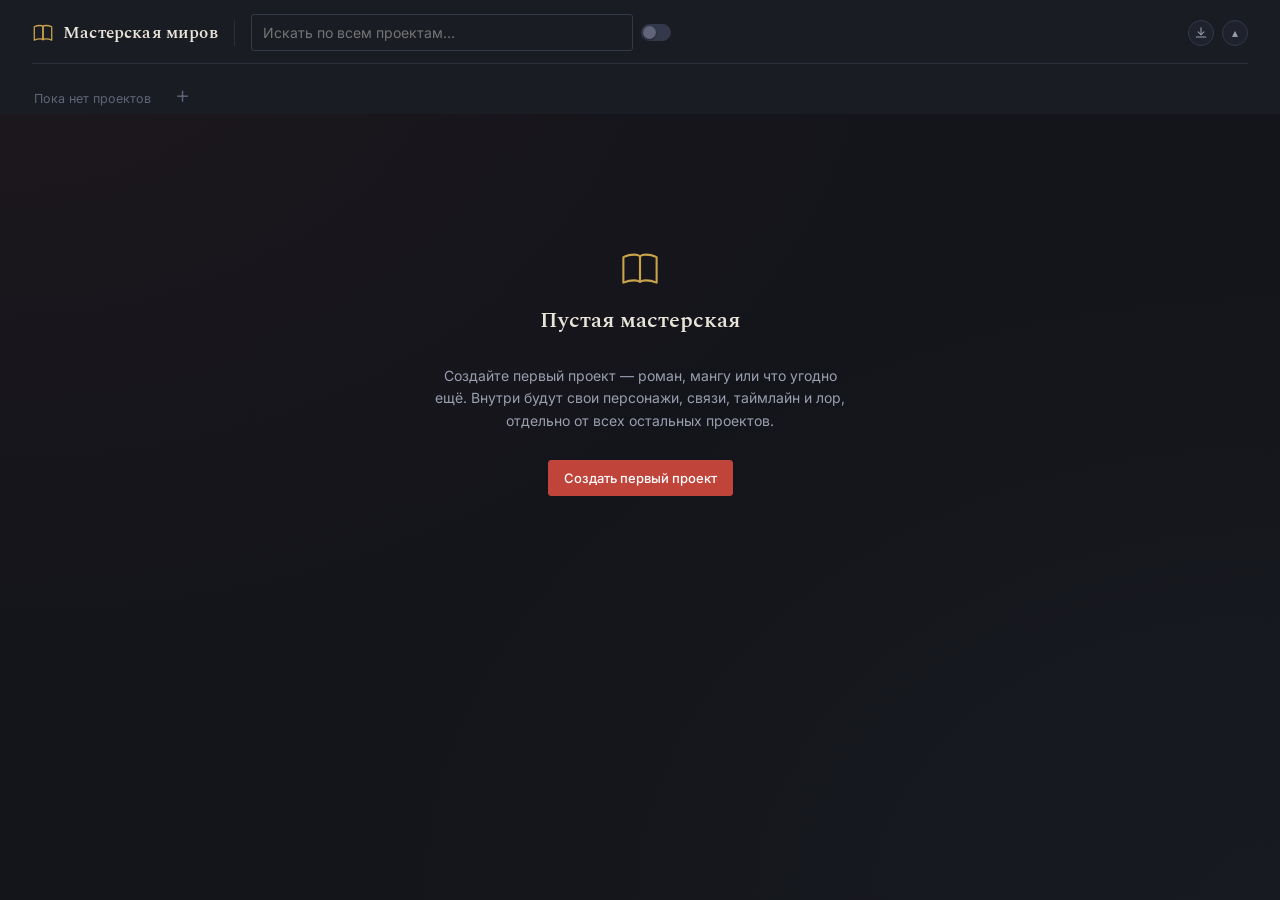
==== commit 6ca03afa: "Add files via upload" ====
--- a/index.html
+++ b/index.html
@@ -1,2882 +1,4625 @@
-<!DOCTYPE html>
-<html lang="ru">
-<head>
-    <meta charset="utf-8">
-    <meta name="viewport" content="width=device-width, initial-scale=1.0, user-scalable=yes">
-    <meta name="theme-color" content="#05070a">
-    <meta name="description" content="Тёмные истории от Дмитрия Ланцева — рассказы и статьи в жанре мистика и тёмное фэнтези" id="metaDescription">
-    <meta property="og:type" content="website">
-    <meta property="og:site_name" content="Dark Stories">
-    <meta property="og:title" content="Dark Stories — Дмитрий Ланцев" id="ogTitle">
-    <meta property="og:description" content="Тёмные истории от Дмитрия Ланцева — рассказы и статьи в жанре мистика и тёмное фэнтези" id="ogDescription">
-    <meta property="og:image" content="cap/header_1.jpg" id="ogImage">
-    <meta property="og:url" content="" id="ogUrl">
-    <meta name="twitter:card" content="summary_large_image">
-    <meta name="twitter:title" content="Dark Stories — Дмитрий Ланцев" id="twitterTitle">
-    <meta name="twitter:description" content="Тёмные истории от Дмитрия Ланцева — рассказы и статьи в жанре мистика и тёмное фэнтези" id="twitterDescription">
-    <meta name="twitter:image" content="cap/header_1.jpg" id="twitterImage">
-    <link rel="manifest" href="manifest.json">
-    <meta name="apple-mobile-web-app-capable" content="yes">
-    <meta name="apple-mobile-web-app-status-bar-style" content="black-translucent">
-    <meta name="apple-mobile-web-app-title" content="Dark Stories">
-    <link rel="apple-touch-icon" href="apple-touch-icon.png">
-    <title>Dark Stories</title>
-    <link rel="icon" type="image/png" sizes="16x16" href="favicon-16x16.png">
-    <link rel="icon" type="image/png" sizes="32x32" href="favicon-32x32.png">
-    <link rel="apple-touch-icon" sizes="180x180" href="apple-touch-icon.png">
-    <link rel="manifest" href="site.webmanifest">
-    <link href="https://fonts.googleapis.com/css2?family=Montserrat:wght@300;400;500;600;700;800&family=Playfair+Display:wght@400;500;600;700;800;900&display=swap" rel="stylesheet">
-    <script src="https://cdn.jsdelivr.net/npm/marked/marked.min.js"></script>
-
-    <!-- Yandex.Metrika counter -->
-    <script type="text/javascript">
-        (function(m,e,t,r,i,k,a){
-            m[i]=m[i]||function(){(m[i].a=m[i].a||[]).push(arguments)};
-            m[i].l=1*new Date();
-            for (var j = 0; j < document.scripts.length; j++) {if (document.scripts[j].src === r) { return; }}
-            k=e.createElement(t),a=e.getElementsByTagName(t)[0],k.async=1,k.src=r,a.parentNode.insertBefore(k,a)
-        })(window, document,'script','https://mc.yandex.ru/metrika/tag.js', 'ym');
-        ym(108542095, 'init', {webvisor:true, clickmap:true, accurateTrackBounce:true, trackLinks:true});
-    </script>
-    <noscript><div><img src="https://mc.yandex.ru/watch/108542095" style="position:absolute; left:-9999px;" alt="" /></div></noscript>
-
-    <style>
-        /* ========== БАЗОВЫЕ СТИЛИ ========== */
-        * { margin: 0; padding: 0; box-sizing: border-box; -webkit-tap-highlight-color: transparent; }
-
-        :focus-visible {
-            outline: 2px solid var(--accent);
-            outline-offset: 3px;
-            border-radius: 4px;
-        }
-
-        /* ========== SVG ИКОНКИ (замена Font Awesome) ========== */
-        .icon {
-            display: inline-block;
-            width: 1em;
-            height: 1em;
-            vertical-align: -0.125em;
-            flex-shrink: 0;
-        }
-        .icon-stroke {
-            fill: none;
-            stroke: currentColor;
-            stroke-width: 2;
-            stroke-linecap: round;
-            stroke-linejoin: round;
-        }
-        .icon-fill { fill: currentColor; stroke: none; }
-        @keyframes icon-spin { to { transform: rotate(360deg); } }
-        .icon-spin { animation: icon-spin 0.85s linear infinite; }
-
-        :root {
-            --accent: #88aadd;
-            --bg-dark: #05070a;
-            --text-light: #e0e8f5;
-            --error-red: #ff5555;
-        }
-
-        body {
-            background: var(--bg-dark);
-            color: var(--text-light);
-            font-family: -apple-system, BlinkMacSystemFont, 'Segoe UI', Roboto, sans-serif;
-            line-height: 1.6;
-            overscroll-behavior: none;
-            -webkit-tap-highlight-color: transparent;
-            min-height: 100vh;
-            display: flex;
-            flex-direction: column;
-        }
-        html {
-            background: var(--bg-dark);
-            overscroll-behavior: none;
-            -webkit-tap-highlight-color: transparent;
-        }
-
-        @media (max-width: 768px) {
-            html { background: #000 !important; }
-            body { background: #000 !important; }
-            .reader-overlay { background: #000 !important; }
-            .support-tab-section, .contact-card, .modal-box, .support-modal-content {
-                background: rgba(0,0,0,0.85) !important;
-                backdrop-filter: blur(12px);
-            }
-            .reader-content.night-mode { background: #000 !important; }
-        }
-
-        /* ========== BLOB ФОНЫ ========== */
-        .blob {
-            position: fixed;
-            width: 50vw;
-            height: 50vw;
-            border-radius: 50%;
-            background: radial-gradient(circle, rgba(136,170,221,0.08), transparent 70%);
-            filter: blur(80px);
-            pointer-events: none;
-            z-index: 0;
-        }
-        .blob-1 { top: -20%; left: -20%; animation: floatBlob1 25s infinite; }
-        .blob-2 { bottom: -20%; right: -20%; background: radial-gradient(circle, rgba(255,107,107,0.05), transparent 70%); animation: floatBlob2 30s infinite; }
-        @keyframes floatBlob1 { 0%,100% { transform: translate(0,0); } 50% { transform: translate(100px,50px); } }
-        @keyframes floatBlob2 { 0%,100% { transform: translate(0,0); } 50% { transform: translate(-80px,-60px); } }
-
-        /* ========== ШАПКА ========== */
-        header {
-            height: 100vh;
-            flex-shrink: 0;
-            position: relative;
-            display: flex;
-            align-items: flex-end;
-            justify-content: flex-start;
-            overflow: hidden;
-            padding: 0 60px 80px;
-        }
-        @media (max-width: 768px) {
-            header { padding: 0 24px 70px; align-items: flex-end; }
-        }
-        .header-slide {
-            position: absolute;
-            top: 0; left: 0; width: 100%; height: 100%;
-            background-size: cover;
-            background-position: center;
-            opacity: 0;
-            transition: opacity 1.5s ease-in-out;
-            z-index: 0;
-        }
-        .header-slide.active { opacity: 1; }
-        header::before {
-            content: "";
-            position: absolute;
-            inset: 0;
-            background: linear-gradient(to bottom, rgba(5,7,10,0.1) 0%, rgba(5,7,10,0.3) 100%);
-            z-index: 1;
-            pointer-events: none;
-        }
-        .title-group {
-            position: relative;
-            z-index: 2;
-        }
-        .header-eyebrow {
-            display: flex;
-            align-items: center;
-            gap: 12px;
-            margin-bottom: 16px;
-            animation: fadeInUp 0.8s ease-out forwards;
-            opacity: 0;
-        }
-        .header-eyebrow span {
-            font-family: 'Montserrat', sans-serif;
-            font-size: 10px;
-            letter-spacing: 4px;
-            text-transform: uppercase;
-            color: var(--accent);
-            opacity: 0.8;
-            text-shadow: 0 2px 10px rgba(136, 170, 221, 0.3);
-        }
-        .site-title {
-            font-family: 'Playfair Display', serif;
-            font-weight: 400;
-            font-size: clamp(3.5em, 11vw, 7em);
-            letter-spacing: 2px;
-            line-height: 1.0;
-            margin-bottom: 20px;
-            background: linear-gradient(135deg, #ffffff 20%, var(--accent) 55%, #ffffff 100%);
-            background-size: 200% auto;
-            -webkit-background-clip: text;
-            background-clip: text;
-            -webkit-text-fill-color: transparent;
-            text-shadow: 
-                0 2px 30px rgba(0, 0, 0, 0.55),
-                0 0 34px rgba(136, 170, 221, 0.85);
-            animation: titleZoom 1s forwards, colorFlow 7s ease-in-out infinite;
-        }
-        @keyframes titleZoom { 0% { opacity: 0; transform: translateY(20px); } 100% { opacity: 1; transform: translateY(0); } }
-        @keyframes colorFlow { 0% { background-position: 0% 50%; } 50% { background-position: 100% 50%; } 100% { background-position: 0% 50%; } }
-        .author-line {
-            display: flex;
-            align-items: center;
-            gap: 16px;
-            margin-bottom: 28px;
-            animation: fadeInUp 0.8s ease-out 0.2s forwards;
-            opacity: 0;
-        }
-        .author-name {
-            font-family: 'Montserrat', sans-serif;
-            font-size: 11px;
-            letter-spacing: 5px;
-            text-transform: uppercase;
-            color: rgba(224,232,245,0.6);
-            text-shadow: 0 2px 10px rgba(0, 0, 0, 0.8);
-        }
-        @keyframes fadeInUp { from { opacity: 0; transform: translateY(16px); } to { opacity: 1; transform: translateY(0); } }
-
-        .scroll-indicator {
-            position: absolute;
-            bottom: 30px;
-            right: 50px;
-            text-align: center;
-            cursor: pointer;
-            z-index: 20;
-        }
-        @media (max-width: 768px) { .scroll-indicator { right: 24px; } }
-        .scroll-indicator span {
-            font-family: 'Montserrat', sans-serif;
-            font-size: 9px;
-            font-weight: 700;
-            letter-spacing: 4px;
-            text-transform: uppercase;
-            color: var(--accent);
-            opacity: 1;
-            writing-mode: vertical-rl;
-            animation: textGlow 2s ease-in-out infinite;
-            text-shadow: 0 0 15px rgba(136, 170, 221, 0.6);
-        }
-        .scroll-line {
-            width: 1px;
-            height: 50px;
-            background: linear-gradient(to bottom, var(--accent), transparent);
-            margin: 10px auto 0;
-            animation: scrollPulse 2s infinite;
-        }
-        @keyframes textGlow { 0%,100% { opacity: 0.4; } 50% { opacity: 0.9; } }
-        @keyframes scrollPulse { 0%,100% { opacity: 0.3; } 50% { opacity: 1; } }
-
-        /* ========== НАВИГАЦИЯ ========== */
-        nav.tabs {
-            position: sticky;
-            top: 0;
-            z-index: 100;
-            display: flex;
-            justify-content: space-between;
-            align-items: center;
-            padding: 12px 20px;
-            background: rgba(10, 14, 20, 0.55);
-            backdrop-filter: blur(16px);
-            border-bottom: 1px solid rgba(136, 170, 221, 0.25);
-            flex-wrap: wrap;
-            gap: 10px;
-            box-shadow: 0 4px 20px rgba(0, 0, 0, 0.3);
-            transition: transform 0.35s ease;
-            will-change: transform;
-        }
-        .nav-links {
-            display: flex;
-            gap: 22px;
-            flex-wrap: wrap;
-            justify-content: flex-start;
-            background: transparent;
-            border: none;
-            padding: 0;
-        }
-        .nav-right {
-            display: flex;
-            align-items: center;
-            gap: 10px;
-            margin-left: auto;
-        }
-        .search-container {
-            max-width: 280px;
-            width: 100%;
-            position: relative;
-        }
-        .tab-link {
-            font-family: 'Montserrat', sans-serif;
-            font-size: 7px;
-            letter-spacing: 1px;
-            cursor: pointer;
-            opacity: 0.5;
-            transition: 0.3s;
-            padding: 5px 0 10px;
-            position: relative;
-            color: var(--text-light);
-            text-transform: uppercase;
-            background: transparent;
-            border: none;
-            border-radius: 0;
-            display: flex;
-            flex-direction: column;
-            align-items: center;
-            gap: 5px;
-        }
-        .tab-link .icon { width: 18px; height: 18px; transition: color 0.3s ease, filter 0.3s ease; }
-        .tab-link.active {
-            opacity: 1;
-            color: var(--accent);
-        }
-        .tab-link.active::after {
-            content: '';
-            position: absolute;
-            bottom: 0;
-            left: 0;
-            right: 0;
-            height: 1px;
-            background: var(--accent);
-        }
-        .tab-link:hover {
-            opacity: 1;
-            color: #ffffff;
-        }
-        .tab-link:hover .icon {
-            filter: drop-shadow(0 0 4px rgba(255,255,255,0.9));
-        }
-
-        /* ========== МОБИЛЬНЫЕ УСТРОЙСТВА ========== */
-        @media (max-width: 768px) {
-            nav.tabs {
-                flex-direction: column;
-                align-items: stretch;
-            }
-            .nav-links { justify-content: center; gap: 15px; }
-            .nav-right { width: 100%; margin-left: 0; }
-            .search-container { max-width: 100%; }
-            nav.tabs.nav-hidden {
-                transform: translateY(-100%);
-            }
-        }
-
-        /* ========== ПОИСК ========== */
-        .search-container { max-width: 280px; width: 100%; position: relative; }
-        .search-input-wrapper {
-            display: flex;
-            align-items: center;
-            background: rgba(255,255,255,0.04);
-            border: 1px solid rgba(136,170,221,0.18);
-            border-radius: 10px;
-            transition: 0.3s;
-            overflow: hidden;
-        }
-        .search-input-wrapper:focus-within {
-            border-color: var(--accent);
-            background: rgba(136,170,221,0.08);
-            box-shadow: 0 0 20px rgba(136,170,221,0.15);
-        }
-        #searchInput {
-            flex: 1;
-            background: transparent;
-            border: none;
-            padding: 9px 14px;
-            color: var(--text-light);
-            font-size: 11px;
-            letter-spacing: 0.5px;
-            outline: none;
-        }
-        #searchInput::placeholder { color: rgba(224,232,245,0.3); }
-        .search-btn { background: transparent; border: none; padding: 0 12px; color: var(--accent); cursor: pointer; opacity: 0.7; }
-        .clear-search { background: transparent; border: none; padding: 0 10px; color: rgba(255,255,255,0.3); cursor: pointer; }
-        .clear-search:hover { color: var(--error-red); }
-        .search-results {
-            position: absolute;
-            top: calc(100% + 6px);
-            left: 0; right: 0;
-            background: rgba(10,14,20,0.98);
-            backdrop-filter: blur(20px);
-            border: 1px solid rgba(136,170,221,0.2);
-            border-radius: 12px;
-            max-height: 300px;
-            overflow-y: auto;
-            z-index: 200;
-            display: none;
-            box-shadow: 0 20px 40px rgba(0,0,0,0.6);
-        }
-        .search-results.show { display: block; }
-        .search-result-item { padding: 10px 14px; cursor: pointer; border-bottom: 1px solid rgba(255,255,255,0.04); transition: 0.2s; }
-        .search-result-item:hover { background: rgba(136,170,221,0.08); }
-        .search-result-title { font-family: 'Montserrat', sans-serif; font-weight: 600; color: var(--accent); font-size: 12px; margin-bottom: 3px; }
-        .search-result-snippet { font-size: 11px; color: rgba(224,232,245,0.5); line-height: 1.5; }
-        .search-result-snippet mark { background: rgba(136,170,221,0.25); color: var(--accent); border-radius: 2px; }
-        .search-stats { padding: 8px 14px; font-size: 10px; color: rgba(224,232,245,0.4); border-bottom: 1px solid rgba(255,255,255,0.05); letter-spacing: 1px; }
-
-        /* ========== СЕТКА КАРТОЧЕК ========== */
-        .content-grid {
-            display: grid;
-            gap: 24px;
-            padding: 40px 0;
-            max-width: 1400px;
-            margin: 0 auto;
-        }
-        @media (max-width: 768px) and (orientation: portrait) {
-            .content-grid { grid-template-columns: 1fr; gap: 20px; }
-        }
-        @media (max-width: 900px) and (orientation: landscape) {
-            .content-grid { grid-template-columns: repeat(2, 1fr); gap: 14px; }
-        }
-        @media (min-width: 768px) and (max-width: 900px) and (orientation: portrait) {
-            .content-grid { grid-template-columns: repeat(2, 1fr); }
-        }
-        @media (min-width: 900px) and (max-width: 1024px) {
-            .content-grid { grid-template-columns: repeat(3, 1fr); }
-        }
-        @media (min-width: 1024px) and (max-width: 1920px) {
-            .content-grid { grid-template-columns: repeat(4, 1fr); }
-        }
-        @media (min-width: 1920px) {
-            .content-grid { grid-template-columns: repeat(5, 1fr); }
-        }
-
-        /* ========== КАРТОЧКИ ========== */
-        .card {
-            position: relative;
-            border-radius: 20px;
-            overflow: hidden;
-            transition: transform 0.35s ease, box-shadow 0.35s ease, border-color 0.35s ease;
-            border: 1px solid rgba(136,170,221,0.18);
-            background: rgba(8, 11, 16, 0.5);
-            display: flex;
-            flex-direction: column;
-            cursor: pointer;
-        }
-        .card.missing { opacity: 0.4; filter: grayscale(0.3); pointer-events: none; }
-
-        /* --- Зеркальный блик (эффект стекла) --- */
-        .card::before {
-            content: '';
-            position: absolute;
-            top: 0; left: 0; right: 0;
-            height: 55%;
-            background: linear-gradient(160deg, rgba(255,255,255,0.13) 0%, rgba(255,255,255,0.05) 30%, transparent 60%);
-            border-radius: 20px 20px 60% 0 / 20px 20px 40px 0;
-            z-index: 3;
-            pointer-events: none;
-            transition: opacity 0.35s ease;
-        }
-        /* Нижняя полоска */
-        .card::after {
-            content: '';
-            position: absolute;
-            bottom: 0; left: 0; right: 0;
-            height: 3px;
-            background: linear-gradient(90deg, transparent, var(--accent), rgba(255,255,255,0.8), var(--accent), transparent);
-            transform: scaleX(0);
-            transition: transform 0.4s ease;
-            z-index: 4;
-            pointer-events: none;
-        }
-        .card:hover {
-            transform: translateY(-6px);
-            border-color: rgba(136,170,221,0.55);
-            box-shadow: 0 20px 50px rgba(0,0,0,0.6), 0 0 30px rgba(136,170,221,0.15), inset 0 1px 0 rgba(255,255,255,0.12);
-        }
-        .card:hover::before { opacity: 1.5; }
-        .card:hover::after { transform: scaleX(1); }
-
-        /* --- Обложка --- */
-        .card-image-wrapper {
-            position: relative;
-            width: 100%;
-            padding-bottom: 133.33%;
-            overflow: hidden;
-        }
-        .card-image {
-            position: absolute;
-            top: 0; left: 0;
-            width: 100%; height: 100%;
-            object-fit: cover;
-            display: block;
-            filter: grayscale(60%) brightness(0.85);
-            transition: filter 0.4s ease, transform 0.4s ease;
-        }
-        .card:hover .card-image {
-            filter: grayscale(0%) brightness(1);
-            transform: scale(1.06);
-        }
-
-        /* Бейджи на обложке */
-        .card-badges {
-            position: absolute;
-            top: 12px;
-            left: 12px;
-            right: 12px;
-            display: flex;
-            justify-content: space-between;
-            align-items: flex-start;
-            z-index: 4;
-            pointer-events: none;
-        }
-        .card-favorite-badge {
-            width: 26px;
-            height: 26px;
-            display: flex;
-            align-items: center;
-            justify-content: center;
-            background: rgba(5,7,10,0.88);
-            border-radius: 50%;
-            border: 1px solid rgba(136,170,221,0.3);
-            pointer-events: auto;
-            cursor: pointer;
-            opacity: 1;
-            transition: border-color 0.25s ease, background 0.25s ease, transform 0.15s ease;
-            position: relative;
-        }
-        .card-favorite-badge .icon {
-            width: 13px;
-            height: 13px;
-            color: rgba(224,232,245,0.6);
-            transition: color 0.25s ease;
-            position: absolute;
-            top: 50%;
-            left: 50%;
-            transform: translate(-50%, -50%);
-        }
-        .card-favorite-badge:hover { border-color: var(--accent); transform: scale(1.08); }
-        .card-favorite-badge.active { border-color: rgba(255,255,255,0.75); background: rgba(255,255,255,0.1); box-shadow: 0 0 14px rgba(255,255,255,0.55); }
-        .card-favorite-badge.active .icon { color: #ffffff; fill: #ffffff; filter: drop-shadow(0 0 4px rgba(255,255,255,0.9)); }
-        .card-year-badge {
-            font-family: 'Montserrat', sans-serif;
-            font-size: 8px;
-            letter-spacing: 1px;
-            color: rgba(224,232,245,0.5);
-            background: rgba(5,7,10,0.6);
-            backdrop-filter: blur(8px);
-            padding: 4px 10px;
-            border-radius: 20px;
-            border: 1px solid rgba(255,255,255,0.1);
-            opacity: 0;
-            transform: translateY(-4px);
-            transition: opacity 0.3s ease 0.05s, transform 0.3s ease 0.05s;
-        }
-        .card:hover .card-year-badge { opacity: 1; transform: translateY(0); }
-
-        /* Fallback если нет обложки */
-        .card-image-fallback {
-            position: absolute;
-            inset: 0;
-            display: flex;
-            align-items: center;
-            justify-content: center;
-            background: linear-gradient(135deg, #0d1117 0%, #141a24 100%);
-        }
-        .card-image-fallback span {
-            font-family: 'Montserrat', sans-serif;
-            font-size: 10px;
-            letter-spacing: 4px;
-            text-transform: uppercase;
-            color: rgba(136,170,221,0.2);
-        }
-
-        /* --- Контент карточки --- */
-        .card-content {
-            position: absolute;
-            bottom: 0; left: 0; right: 0;
-            padding: 24px 20px 20px;
-            background: linear-gradient(to top, rgba(5,7,10,0.98) 0%, rgba(5,7,10,0.85) 40%, rgba(5,7,10,0.4) 70%, transparent 100%);
-            z-index: 2;
-        }
-        .card-genre {
-            font-family: 'Montserrat', sans-serif;
-            font-size: 11px;
-            font-weight: 700;
-            letter-spacing: 3px;
-            color: var(--accent);
-            text-transform: uppercase;
-            opacity: 0;
-            transform: translateY(10px);
-            transition: opacity 0.3s ease, transform 0.3s ease;
-            margin-bottom: 6px;
-            text-shadow: 
-                0 0 15px rgba(0, 0, 0, 1),
-                0 0 30px rgba(0, 0, 0, 0.9);
-        }
-        .card h3 {
-            font-family: 'Montserrat', sans-serif;
-            font-size: 1.2rem;
-            font-weight: 700;
-            color: #fff;
-            margin-bottom: 6px;
-            line-height: 1.3;
-            transition: color 0.3s;
-            text-shadow: 
-                0 2px 25px rgba(0, 0, 0, 1),
-                0 0 50px rgba(0, 0, 0, 0.8);
-        }
-        .card:hover h3 { color: var(--accent); }
-
-        .card-desc {
-            font-size: 13px;
-            color: rgba(200,215,230,0.65);
-            line-height: 1.5;
-            margin-bottom: 12px;
-            max-height: 0;
-            overflow: hidden;
-            transition: max-height 0.4s ease, opacity 0.3s ease, margin-top 0.4s ease;
-            opacity: 0;
-            text-shadow: 
-                0 2px 15px rgba(0, 0, 0, 1);
-        }
-        .card.desc-open .card-desc { max-height: 140px; opacity: 1; margin-top: 4px; }
-
-        .card-footer {
-            display: flex;
-            justify-content: space-between;
-            align-items: center;
-        }
-        .card-footer-actions { display: flex; gap: 8px; }
-        .age-rating {
-            font-family: 'Montserrat', sans-serif;
-            font-size: 12px;
-            color: rgba(136,170,221,0.5);
-            letter-spacing: 1px;
-            transition: all 0.3s ease;
-            font-weight: 400;
-            text-shadow: 
-                0 2px 15px rgba(0, 0, 0, 1);
-        }
-        .btn-read {
-            background: rgba(136,170,221,0.12);
-            border: 1px solid var(--accent);
-            border-radius: 20px;
-            color: var(--accent);
-            font-family: 'Montserrat', sans-serif;
-            font-size: 9px;
-            font-weight: 700;
-            letter-spacing: 2px;
-            text-transform: uppercase;
-            cursor: pointer;
-            padding: 5px 14px;
-            transition: background 0.3s, border-color 0.3s, color 0.3s, box-shadow 0.3s;
-            text-shadow: none;
-            box-shadow: 0 0 14px rgba(136,170,221,0.55);
-        }
-        .btn-read:hover {
-            background: rgba(255,255,255,0.1);
-            color: #ffffff;
-            border-color: rgba(255,255,255,0.8);
-            box-shadow: 0 0 14px rgba(255,255,255,0.6);
-        }
-        .btn-desc {
-            background: transparent;
-            border: 1px solid rgba(255,255,255,0.18);
-            border-radius: 20px;
-            color: rgba(224,232,245,0.6);
-            font-family: 'Montserrat', sans-serif;
-            font-size: 9px;
-            font-weight: 700;
-            letter-spacing: 2px;
-            text-transform: uppercase;
-            cursor: pointer;
-            padding: 5px 14px;
-            transition: background 0.3s, border-color 0.3s, color 0.3s;
-            text-shadow: none;
-        }
-        .btn-desc:hover, .card.desc-open .btn-desc {
-            background: rgba(255,255,255,0.08);
-            color: #fff;
-            border-color: rgba(255,255,255,0.4);
-        }
-
-        /* ========== МОБИЛЬНАЯ АНИМАЦИЯ КАРТОЧЕК ========== */
-@media (max-width: 768px) {
-    .card-visible {
-        border-color: rgba(136,170,221,0.4);
-        box-shadow: 0 0 25px rgba(136,170,221,0.2);
-    }
-    .card-visible .card-image { filter: grayscale(0%) brightness(1); }
-    .card-visible h3 { color: var(--accent); }
-    .card-visible .card-year-badge { opacity: 1; transform: translateY(0); }
-    .card-visible::after { transform: scaleX(1); }
-
-    .card-visible .card-genre {
-        opacity: 1;
-        transform: translateY(0);
-    }
-    .card-visible .age-rating {
-        color: #ffffff;
-        font-weight: 700;
-        opacity: 1;
-    }
-
-    .btn-read { display: inline-block; }
-}
-
-        /* ========== ЭФФЕКТЫ ПРИ НАВЕДЕНИИ ========== */
-        .card:hover .card-genre {
-            opacity: 1;
-            transform: translateY(0);
-        }
-        .card:hover .age-rating {
-            color: #ffffff;
-            font-weight: 700;
-            opacity: 1;
-        }
-
-        /* ========== НЕДАВНО ЧИТАЛ ========== */
-        .recent-shelf {
-            margin: 8px 0 40px;
-        }
-        .recent-shelf-label {
-            font-family: 'Montserrat', sans-serif;
-            font-size: 10px;
-            letter-spacing: 3px;
-            text-transform: uppercase;
-            color: rgba(224,232,245,0.4);
-            margin-bottom: 16px;
-        }
-        .recent-shelf-row {
-            display: flex;
-            gap: 14px;
-            overflow-x: auto;
-            padding-bottom: 10px;
-        }
-        .recent-card {
-            flex: 0 0 auto;
-            width: 92px;
-            cursor: pointer;
-        }
-        .recent-card .thumb {
-            aspect-ratio: 3/4;
-            position: relative;
-            overflow: hidden;
-            border-radius: 10px;
-            border: 1px solid rgba(136,170,221,0.18);
-            background: #0d1117;
-            transition: border-color 0.25s ease;
-        }
-        .recent-card:hover .thumb { border-color: var(--accent); }
-        .recent-card .thumb img {
-            width: 100%; height: 100%;
-            object-fit: cover;
-            display: block;
-            filter: grayscale(60%) brightness(0.85);
-            transition: filter 0.3s ease;
-        }
-        .recent-card:hover .thumb img { filter: grayscale(0%) brightness(1); }
-        .recent-card .thumb .fallback {
-            position: absolute; inset: 0;
-            display: flex; align-items: center; justify-content: center;
-            background: linear-gradient(135deg, #0d1117 0%, #141a24 100%);
-            font-family: 'Montserrat', sans-serif;
-            font-size: 8px;
-            letter-spacing: 2px;
-            text-transform: uppercase;
-            color: rgba(136,170,221,0.2);
-            text-align: center;
-            padding: 6px;
-        }
-        .recent-card-title {
-            font-family: 'Montserrat', sans-serif;
-            font-weight: 700;
-            font-size: 11px;
-            color: var(--accent);
-            margin-top: 8px;
-            line-height: 1.3;
-            display: -webkit-box;
-            -webkit-line-clamp: 2;
-            -webkit-box-orient: vertical;
-            overflow: hidden;
-            transition: color 0.3s ease, text-shadow 0.3s ease;
-        }
-        .recent-card:hover .recent-card-title {
-            color: #ffffff;
-            text-shadow: 0 0 10px rgba(255,255,255,0.65);
-        }
-
-        /* ========== СВЯЗЬ ========== */
-        .contact-header { text-align: center; max-width: 600px; margin: 0 auto 40px; padding: 0 20px; }
-        .contact-header h2 {
-            font-family: 'Playfair Display', serif;
-            font-size: clamp(2rem, 8vw, 3.5rem);
-            line-height: 1.2;
-            margin-bottom: 16px;
-            background: linear-gradient(135deg, #ffffff 30%, #88aadd 100%);
-            -webkit-background-clip: text;
-            -webkit-text-fill-color: transparent;
-            background-clip: text;
-            display: inline-block;
-        }
-        .contact-header p {
-            color: rgba(224,232,245,0.6);
-            font-size: clamp(0.8rem, 4vw, 1rem);
-            font-family: 'Montserrat', sans-serif;
-        }
-        .contact-grid {
-            display: flex;
-            justify-content: center;
-            gap: 20px;
-            flex-wrap: wrap;
-            margin: 30px 0;
-        }
-        .contact-card {
-            display: flex;
-            flex-direction: row;
-            align-items: center;
-            gap: 18px;
-            padding: 18px 28px;
-            background: rgba(255,255,255,0.03);
-            border: 1px solid rgba(136,170,221,0.15);
-            border-radius: 16px;
-            text-decoration: none;
-            color: var(--text-light);
-            transition: all 0.3s;
-            width: 300px;
-        }
-        .contact-card:hover {
-            border-color: rgba(136,170,221,0.45);
-            transform: translateY(-3px);
-            background: rgba(136,170,221,0.06);
-            box-shadow: 0 12px 30px rgba(0,0,0,0.4);
-        }
-        .contact-card i { font-size: 1.8rem; color: var(--accent); }
-        .contact-info { display: flex; flex-direction: column; }
-        .contact-name {
-            font-family: 'Montserrat', sans-serif;
-            font-size: 9px;
-            letter-spacing: 2px;
-            text-transform: uppercase;
-            font-weight: 700;
-            color: var(--accent);
-            margin-bottom: 3px;
-        }
-        .contact-value { font-size: 12px; color: rgba(224,232,245,0.7); }
-        @media (max-width: 768px) {
-            .contact-grid { gap: 12px; }
-            .contact-card { width: 260px; padding: 14px 18px; gap: 14px; }
-        }
-
-        /* ========== ПОДДЕРЖКА ========== */
-        .support-tab-section {
-            margin: 40px auto;
-            padding: 50px 30px;
-            background: rgba(15,20,28,0.5);
-            backdrop-filter: blur(12px);
-            border: 1px solid rgba(136,170,221,0.25);
-            border-radius: 28px;
-            text-align: center;
-            max-width: 480px;
-            transition: all 0.4s ease;
-        }
-        .support-tab-section:hover {
-            border-color: rgba(136,170,221,0.5);
-            box-shadow: 0 12px 40px rgba(136,170,221,0.1);
-            transform: translateY(-2px);
-        }
-        .support-icon {
-            font-size: 3em;
-            color: #ff6b6b;
-            cursor: pointer;
-            display: inline-flex;
-            align-items: center;
-            justify-content: center;
-            background: none;
-            border: none;
-            padding: 0;
-            line-height: 1;
-        }
-        .support-icon .icon {
-            filter: drop-shadow(0 0 8px rgba(255,107,107,0.5));
-            transition: filter 0.3s;
-            animation: heartbeatFast 0.75s ease-in-out infinite;
-            transform-origin: center;
-            transform-box: fill-box;
-        }
-        .support-icon:hover .icon {
-            filter: drop-shadow(0 0 18px rgba(255,107,107,0.9));
-            animation: heartbeatSuperFast 0.4s ease-in-out infinite;
-        }
-        @keyframes heartbeatFast {
-            0%,100% { transform: scale(1); }
-            25% { transform: scale(1.15); }
-            40% { transform: scale(1.05); }
-            55% { transform: scale(1.15); }
-            70% { transform: scale(1.05); }
-        }
-        @keyframes heartbeatSuperFast {
-            0%,100% { transform: scale(1); }
-            20% { transform: scale(1.2); }
-            35% { transform: scale(1.05); }
-            50% { transform: scale(1.2); }
-            65% { transform: scale(1.05); }
-            80% { transform: scale(1.2); }
-        }
-        .support-tab-section h3 {
-            font-family: 'Montserrat', sans-serif;
-            font-size: 1.2em;
-            letter-spacing: 3px;
-            margin: 16px 0 8px;
-            color: #fff;
-        }
-        .support-tab-section p { color: rgba(224,232,245,0.6); font-size: 0.85em; margin-bottom: 20px; }
-        .support-tab-btn {
-            background: rgba(136,170,221,0.08);
-            border: 1px solid rgba(136,170,221,0.4);
-            border-radius: 40px;
-            padding: 11px 28px;
-            color: var(--accent);
-            font-family: 'Montserrat', sans-serif;
-            font-size: 10px;
-            letter-spacing: 2.5px;
-            cursor: pointer;
-            transition: 0.3s;
-        }
-        .support-tab-btn:hover {
-            background: var(--accent);
-            color: #000;
-            border-color: var(--accent);
-            box-shadow: 0 0 25px rgba(136,170,221,0.3);
-        }
-
-        /* ========== ПРОГРЕСС-БАР ========== */
-        .progress-bar-container {
-            position: fixed;
-            top: 0; left: 0; width: 100%;
-            height: 2px;
-            background: rgba(136,170,221,0.12);
-            z-index: 9999;
-            display: none;
-        }
-        .progress-bar-fill {
-            height: 100%;
-            width: 0%;
-            background: linear-gradient(90deg, var(--accent), #fff, var(--accent));
-            background-size: 200% 100%;
-            transition: width 0.15s ease-out;
-        }
-
-                /* ========== ЧИТАЛКА ========== */
-        .reader-overlay {
-            position: fixed;
-            inset: 0;
-            background: #05070a;
-            z-index: 2000;
-            display: none;
-            overflow-y: auto;
-        }
-        .reader-content {
-            max-width: 700px;
-            margin: 0 auto;
-            padding: 60px 30px;
-            background: rgba(10,14,23,0.95);
-            backdrop-filter: blur(4px);
-            border: 1px solid rgba(136,170,221,0.12);
-            box-shadow: 0 10px 40px rgba(0,0,0,0.4);
-        }
-        .reader-body h1,
-        .reader-body h2,
-        .reader-body h3,
-        .reader-body h4,
-        .reader-body h5,
-        .reader-body h6 {
-            font-family: 'Playfair Display', serif;
-            color: var(--accent);
-        }
-        .reader-body h1 {
-            font-size: 2.2rem;
-            font-weight: 400;
-            text-align: center;
-            margin-bottom: 40px;
-            letter-spacing: 1px;
-            line-height: 1.3;
-            padding-bottom: 20px;
-            border-bottom: 1px solid rgba(136, 170, 221, 0.15);
-        }
-        .reader-body h2 { font-size: 1.5em; border-bottom: 1px solid rgba(136,170,221,0.2); padding-bottom: 8px; margin: 1.5em 0 0.5em; }
-        .reader-body h3 { font-size: 1.3em; margin: 1.5em 0 0.5em; }
-        .reader-body p { margin-bottom: 1.2em; line-height: 1.85; color: var(--text-light); }
-        .reader-body img { max-width: 100%; height: auto; display: block; margin: 20px auto; border-radius: 8px; }
-        .reader-body hr { border: none; border-top: 1px solid rgba(136,170,221,0.15); margin: 2em 0; }
-
-        /* ========== ЛЕНТА «НОВОЕ» ========== */
-        .updates-panel {
-            max-width: 700px;
-            margin: 40px auto;
-            padding: 50px 40px;
-            background: rgba(10,14,23,0.6);
-            backdrop-filter: blur(12px);
-            border: 1px solid rgba(136,170,221,0.15);
-            border-radius: 24px;
-            box-shadow: 0 10px 40px rgba(0,0,0,0.3);
-        }
-        @media (max-width: 768px) {
-            .updates-panel { padding: 34px 22px; margin: 20px auto; border-radius: 18px; }
-        }
-
-        .reader-content:not(.night-mode) {
-            background: #fdfcf8;
-            border: 1px solid rgba(0,0,0,0.05);
-            box-shadow: 0 10px 40px rgba(0,0,0,0.1);
-        }
-        .reader-content:not(.night-mode) .reader-body h1,
-        .reader-content:not(.night-mode) .reader-body h2,
-        .reader-content:not(.night-mode) .reader-body h3,
-        .reader-content:not(.night-mode) .reader-body h4,
-        .reader-content:not(.night-mode) .reader-body h5,
-        .reader-content:not(.night-mode) .reader-body h6 {
-            color: #2c3e50;
-        }
-        .reader-content:not(.night-mode) .reader-body p { color: #2c3e50; }
-
-        .night-mode.reader-content {
-            background: rgba(10,14,23,0.98);
-            border: 1px solid rgba(136,170,221,0.2);
-        }
-        .night-mode.reader-content .reader-body p { color: #b0c4de; }
-
-        /* ========== ОГЛАВЛЕНИЕ ========== */
-        .table-of-contents {
-            display: none;
-            position: fixed;
-            inset: 0;
-            background: rgba(0,0,0,0.92);
-            backdrop-filter: blur(16px);
-            z-index: 3500;
-            align-items: center;
-            justify-content: center;
-        }
-        .table-of-contents .toc-modal-box {
-            background: rgba(15,20,30,0.98);
-            border: 1px solid rgba(136,170,221,0.4);
-            border-radius: 20px;
-            padding: 24px;
-            max-width: 360px;
-            width: 90%;
-            position: relative;
-            max-height: 70vh;
-            overflow-y: auto;
-        }
-        .table-of-contents h4 {
-            margin-bottom: 14px;
-            color: var(--accent);
-            text-align: center;
-            font-family: 'Montserrat', sans-serif;
-            font-size: 10px;
-            letter-spacing: 3px;
-            text-transform: uppercase;
-        }
-        .table-of-contents a {
-            display: block;
-            color: rgba(224,232,245,0.7);
-            text-decoration: none;
-            padding: 9px 12px;
-            margin: 4px 0;
-            border-left: 2px solid transparent;
-            transition: 0.2s;
-            cursor: pointer;
-            font-size: 0.85em;
-            border-radius: 8px;
-        }
-        .table-of-contents a:hover {
-            border-left-color: var(--accent);
-            background: rgba(136,170,221,0.1);
-            color: var(--accent);
-            padding-left: 18px;
-        }
-        .toc-close {
-            position: absolute;
-            top: 12px; right: 14px;
-            background: none;
-            border: none;
-            color: rgba(255,255,255,0.3);
-            font-size: 18px;
-            cursor: pointer;
-            transition: 0.3s;
-        }
-        .toc-close:hover { color: var(--accent); }
-
-        /* ========== КНОПКИ ЧИТАЛКИ ========== */
-        .reader-controls {
-            position: fixed;
-            top: 20px; right: 20px;
-            z-index: 3000;
-            display: none;
-            flex-direction: column;
-            gap: 10px;
-        }
-        .control-btn {
-            width: 42px; height: 42px;
-            border-radius: 50%;
-            background: rgba(20,24,32,0.9);
-            backdrop-filter: blur(8px);
-            border: 1px solid rgba(136,170,221,0.2);
-            color: var(--accent);
-            cursor: pointer;
-            display: flex;
-            align-items: center;
-            justify-content: center;
-            transition: 0.3s;
-            font-size: 14px;
-        }
-        .control-btn:hover { background: var(--accent); color: #000; border-color: var(--accent); }
-        .reader-share-btn {
-            position: fixed;
-            right: 20px;
-            bottom: 24px;
-            z-index: 3000;
-            display: none;
-        }
-        #fontSliderContainer {
-            display: none;
-            position: absolute;
-            right: 58px; top: 0;
-            background: rgba(20,24,32,0.95);
-            backdrop-filter: blur(8px);
-            padding: 10px 18px;
-            border-radius: 40px;
-            border: 1px solid rgba(136,170,221,0.3);
-            align-items: center;
-            gap: 12px;
-        }
-        #fontSliderContainer input { width: 110px; }
-
-        /* ========== ЗАКЛАДКИ / ПОДДЕРЖКА ========== */
-        .bookmarks-modal, .support-modal {
-            position: fixed;
-            inset: 0;
-            background: rgba(0,0,0,0.92);
-            backdrop-filter: blur(16px);
-            z-index: 4000;
-            display: none;
-            align-items: center;
-            justify-content: center;
-        }
-        .modal-box, .support-modal-content {
-            background: rgba(15,20,30,0.98);
-            border: 1px solid rgba(136,170,221,0.4);
-            border-radius: 20px;
-            padding: 24px;
-            max-width: 360px;
-            width: 90%;
-            position: relative;
-        }
-        .bookmark-item {
-            background: rgba(255,255,255,0.04);
-            padding: 10px 12px;
-            margin-bottom: 8px;
-            border-radius: 10px;
-            cursor: pointer;
-            border-left: 2px solid var(--accent);
-            display: flex;
-            justify-content: space-between;
-            align-items: center;
-        }
-        .delete-bm { color: var(--error-red); cursor: pointer; padding: 4px 6px; }
-
-        /* ========== КОНТЕКСТНОЕ МЕНЮ ЧИТАЛКИ ========== */
-        .context-menu {
-            position: fixed;
-            z-index: 5500;
-            display: none;
-            min-width: 190px;
-            background: rgba(15,20,30,0.98);
-            backdrop-filter: blur(16px);
-            border: 1px solid rgba(136,170,221,0.4);
-            border-radius: 14px;
-            padding: 6px;
-            box-shadow: 0 20px 40px rgba(0,0,0,0.6);
-        }
-        .context-menu.show { display: block; }
-        .context-menu-item {
-            display: flex;
-            align-items: center;
-            gap: 10px;
-            padding: 10px 12px;
-            border-radius: 9px;
-            cursor: pointer;
-            font-family: 'Montserrat', sans-serif;
-            font-size: 12.5px;
-            letter-spacing: 0.3px;
-            color: var(--text-light);
-            transition: background 0.15s ease, color 0.15s ease;
-        }
-        .context-menu-item .icon { width: 15px; height: 15px; color: var(--accent); flex-shrink: 0; }
-        .context-menu-item:hover { background: rgba(136,170,221,0.14); color: #fff; }
-        .context-menu-item:hover .icon { color: #fff; }
-
-        /* ========== ПОПАП «ПРОЦИТИРОВАТЬ» ========== */
-        .quote-preview {
-            background: rgba(255,255,255,0.04);
-            border-left: 2px solid var(--accent);
-            border-radius: 10px;
-            padding: 12px 14px;
-            font-size: 13px;
-            line-height: 1.6;
-            color: rgba(224,232,245,0.8);
-            max-height: 140px;
-            overflow-y: auto;
-            margin-bottom: 18px;
-            font-style: italic;
-        }
-        .quote-share-actions { display: flex; flex-direction: column; gap: 10px; }
-        .quote-share-btn {
-            display: flex;
-            align-items: center;
-            gap: 12px;
-            width: 100%;
-            background: rgba(255,255,255,0.04);
-            border: 1px solid rgba(136,170,221,0.25);
-            border-radius: 12px;
-            padding: 11px 16px;
-            color: var(--text-light);
-            font-family: 'Montserrat', sans-serif;
-            font-size: 12.5px;
-            letter-spacing: 0.5px;
-            cursor: pointer;
-            transition: 0.2s;
-            text-decoration: none;
-        }
-        .quote-share-btn:hover { border-color: var(--accent); background: rgba(136,170,221,0.1); color: #fff; }
-        .quote-share-btn .icon { width: 18px; height: 18px; color: var(--accent); flex-shrink: 0; }
-
-        /* ========== КНОПКА НАВЕРХ ========== */
-        .back-to-top {
-            position: fixed;
-            bottom: 28px;
-            right: 28px;
-            width: 46px;
-            height: 46px;
-            border-radius: 50%;
-            background: rgba(15, 20, 30, 0.85);
-            backdrop-filter: blur(12px);
-            -webkit-backdrop-filter: blur(12px);
-            border: 1px solid rgba(136, 170, 221, 0.35);
-            color: var(--accent);
-            cursor: pointer;
-            display: flex;
-            align-items: center;
-            justify-content: center;
-            font-size: 1.1rem;
-            transition: opacity 0.3s ease, transform 0.3s ease, background 0.3s ease, box-shadow 0.3s ease;
-            opacity: 0;
-            visibility: hidden;
-            transform: translateY(12px);
-            z-index: 999;
-            box-shadow: 0 4px 20px rgba(0, 0, 0, 0.4);
-        }
-        .back-to-top.show {
-            opacity: 1;
-            visibility: visible;
-            transform: translateY(0);
-        }
-        .back-to-top:hover {
-            background: var(--accent);
-            color: #000;
-            transform: translateY(-3px) scale(1.04);
-            box-shadow: 0 8px 30px rgba(136, 170, 221, 0.35);
-            border-color: var(--accent);
-        }
-        .back-to-top:active { transform: scale(0.92); }
-
-        @media (max-width: 768px) {
-            .back-to-top {
-                bottom: 20px;
-                right: 20px;
-                width: 40px;
-                height: 40px;
-                font-size: 0.9rem;
-                background: rgba(15, 20, 30, 0.9);
-                backdrop-filter: blur(16px);
-                -webkit-backdrop-filter: blur(16px);
-            }
-        }
-
-        @media (hover: none) {
-            .back-to-top:hover {
-                background: rgba(15, 20, 30, 0.85);
-                color: var(--accent);
-                transform: none;
-                box-shadow: 0 4px 20px rgba(0, 0, 0, 0.4);
-                border-color: rgba(136, 170, 221, 0.35);
-            }
-        }
-
-        /* ========== УСТАНОВКА PWA ========== */
-        .pwa-install {
-            position: fixed;
-            bottom: 28px;
-            left: 28px;
-            width: 46px;
-            height: 46px;
-            border-radius: 50%;
-            background: rgba(15, 20, 30, 0.85);
-            backdrop-filter: blur(12px);
-            -webkit-backdrop-filter: blur(12px);
-            border: 1px solid rgba(136, 170, 221, 0.35);
-            color: var(--accent);
-            cursor: pointer;
-            display: none;
-            align-items: center;
-            justify-content: center;
-            transition: transform 0.3s ease, background 0.3s ease, box-shadow 0.3s ease, border-color 0.3s ease;
-            z-index: 999;
-            box-shadow: 0 4px 20px rgba(0, 0, 0, 0.4);
-        }
-        .pwa-install.show { display: flex; }
-        .pwa-install .icon { width: 19px; height: 19px; }
-        .pwa-install:hover {
-            background: var(--accent);
-            color: #000;
-            transform: translateY(-3px) scale(1.04);
-            box-shadow: 0 8px 30px rgba(136, 170, 221, 0.35);
-            border-color: var(--accent);
-        }
-        .pwa-install:active { transform: scale(0.92); }
-        @media (max-width: 768px) {
-            .pwa-install {
-                bottom: 20px;
-                left: 20px;
-                width: 40px;
-                height: 40px;
-                background: rgba(15, 20, 30, 0.9);
-                backdrop-filter: blur(16px);
-                -webkit-backdrop-filter: blur(16px);
-            }
-            .pwa-install .icon { width: 17px; height: 17px; }
-        }
-        @media (hover: none) {
-            .pwa-install:hover {
-                background: rgba(15, 20, 30, 0.85);
-                color: var(--accent);
-                transform: none;
-                box-shadow: 0 4px 20px rgba(0, 0, 0, 0.4);
-                border-color: rgba(136, 170, 221, 0.35);
-            }
-        }
-
-        /* ========== ТОСТ-УВЕДОМЛЕНИЯ ========== */
-        .toast-container {
-            position: fixed;
-            left: 50%;
-            bottom: 28px;
-            transform: translateX(-50%);
-            z-index: 5000;
-            display: flex;
-            flex-direction: column-reverse;
-            align-items: center;
-            gap: 10px;
-            pointer-events: none;
-            width: 100%;
-            padding: 0 20px;
-        }
-        .toast {
-            pointer-events: auto;
-            display: flex;
-            align-items: center;
-            gap: 10px;
-            max-width: 360px;
-            background: rgba(15,20,30,0.96);
-            backdrop-filter: blur(16px);
-            border: 1px solid rgba(136,170,221,0.35);
-            border-radius: 40px;
-            padding: 12px 20px;
-            font-family: 'Montserrat', sans-serif;
-            font-size: 12px;
-            letter-spacing: 0.3px;
-            color: var(--text-light);
-            box-shadow: 0 12px 30px rgba(0,0,0,0.5);
-            opacity: 0;
-            transform: translateY(14px);
-            transition: opacity 0.3s ease, transform 0.3s ease;
-        }
-        .toast.show { opacity: 1; transform: translateY(0); }
-        .toast .icon { width: 16px; height: 16px; flex-shrink: 0; color: var(--accent); }
-        .toast.toast-error .icon { color: var(--error-red); }
-        @media (max-width: 768px) {
-            .toast-container { bottom: 20px; }
-            .toast { font-size: 11px; padding: 10px 16px; max-width: 300px; }
-        }
-
-        /* ========== ФУТЕР ========== */
-        .main-footer {
-            width: 100%;
-            padding: 24px 20px;
-            background: rgba(255,255,255,0.02);
-            border-top: 1px solid rgba(136,170,221,0.1);
-            margin-top: 40px;
-            flex-shrink: 0;
-        }
-        .footer-content {
-            max-width: 1200px;
-            margin: 0 auto;
-            display: flex;
-            justify-content: space-between;
-            align-items: center;
-            flex-wrap: wrap;
-            gap: 12px;
-        }
-        .footer-title {
-            font-family: 'Montserrat', sans-serif;
-            font-weight: 700;
-            font-size: 0.85em;
-            letter-spacing: 4px;
-            color: #fff;
-            margin-bottom: 3px;
-        }
-        .footer-subtitle { font-size: 10px; letter-spacing: 2px; color: rgba(224,232,245,0.35); }
-        .footer-links {
-            display: flex;
-            gap: 10px;
-            flex-wrap: wrap;
-            font-size: 10px;
-            letter-spacing: 1px;
-        }
-        .footer-links span {
-            color: rgba(224,232,245,0.4);
-            transition: 0.3s;
-            cursor: pointer;
-        }
-        .footer-links span:hover { opacity: 1; color: var(--accent); }
-        .footer-links .separator { opacity: 0.2; cursor: default; }
-        @media (max-width: 768px) {
-            .footer-content { flex-direction: column; text-align: center; }
-            .footer-links { justify-content: center; }
-        }
-
-        /* ========== ПРОЧЕЕ ========== */
-        ::-webkit-scrollbar { width: 3px; }
-        ::-webkit-scrollbar-track { background: transparent; }
-        ::-webkit-scrollbar-thumb { background: rgba(136,170,221,0.4); border-radius: 2px; }
-
-        @media (max-width: 768px) {
-            .reader-controls { top: 10px; right: 10px; gap: 8px; }
-            .control-btn { width: 38px; height: 38px; }
-            .reader-share-btn { bottom: 18px; right: 10px; }
-            #fontSliderContainer { right: 52px; padding: 8px 12px; }
-            #fontSliderContainer input { width: 90px; }
-            .reader-content { padding: 50px 18px; max-width: 100%; overflow-x: hidden; }
-            .reader-body { overflow-x: hidden; word-wrap: break-word; }
-        }
-        @media (max-width: 480px) {
-            .table-of-contents .toc-modal-box { max-width: 280px; padding: 16px; }
-        }
-
-        /* ========== УМЕНЬШЕНИЕ ДВИЖЕНИЯ ========== */
-        @media (prefers-reduced-motion: reduce) {
-            *, *::before, *::after {
-                animation-duration: 0.001ms !important;
-                animation-iteration-count: 1 !important;
-                transition-duration: 0.001ms !important;
-                scroll-behavior: auto !important;
-            }
-            .card:hover { transform: none; }
-            .card-favorite-badge:hover { transform: none; }
-            .back-to-top:hover, .pwa-install:hover, .control-btn:hover { transform: none; }
-            .header-slide { transition: none !important; }
-        }
-    </style>
-</head>
-<body>
-
-<div class="blob blob-1"></div>
-<div class="blob blob-2"></div>
-
-<!-- ========== МОДАЛЬНЫЕ ОКНА ========== -->
-<div id="bookmarksModal" class="bookmarks-modal" onclick="if(event.target==this) toggleBookmarks()">
-    <div class="modal-box">
-        <h3 style="font-family:Montserrat; font-size:10px; letter-spacing:3px; margin-bottom:16px; color:var(--accent);">ЗАКЛАДКИ</h3>
-        <div id="bookmarksList"></div>
-        <div style="text-align:center; margin-top:18px;">
-            <button class="support-tab-btn" onclick="addCurrentBookmark()">+ Сохранить позицию</button>
-        </div>
-        <button onclick="toggleBookmarks()" style="position:absolute; top:12px; right:14px; background:none; border:none; color:rgba(255,255,255,0.3); font-size:18px; cursor:pointer;">✕</button>
-    </div>
-</div>
-
-<div id="supportModal" class="support-modal" onclick="if(event.target==this) closeSupportModal()">
-    <div class="support-modal-content">
-        <button onclick="closeSupportModal()" style="position:absolute; top:12px; right:14px; background:none; border:none; color:rgba(255,255,255,0.3); font-size:18px; cursor:pointer;">✕</button>
-        <div id="supportModalBody"></div>
-    </div>
-</div>
-
-<!-- ========== ЧИТАЛКА ========== -->
-<div id="readerControls" class="reader-controls">
-    <button class="control-btn" onclick="closeReader()" title="Закрыть">
-        <svg class="icon icon-stroke" viewBox="0 0 24 24"><line x1="18" y1="6" x2="6" y2="18"/><line x1="6" y1="6" x2="18" y2="18"/></svg>
-    </button>
-    <button class="control-btn" onclick="toggleReaderTheme()" title="Тема">
-        <svg class="icon" viewBox="0 0 24 24"><circle cx="12" cy="12" r="9" fill="none" stroke="currentColor" stroke-width="2"/><path d="M12 3a9 9 0 000 18z" fill="currentColor"/></svg>
-    </button>
-    <button class="control-btn" onclick="toggleBookmarks()" title="Закладки">
-        <svg class="icon icon-stroke" viewBox="0 0 24 24"><path d="M19 21l-7-5-7 5V5a2 2 0 012-2h10a2 2 0 012 2z"/></svg>
-    </button>
-    <div style="position:relative; display:flex; align-items:center;">
-        <div id="fontSliderContainer">
-            <input type="range" min="0.8" max="2.0" step="0.1" value="1.1" oninput="updateFontSize(this.value)">
-        </div>
-        <button class="control-btn" onclick="toggleFontSlider()" title="Размер шрифта">
-            <svg class="icon icon-stroke" viewBox="0 0 24 24"><polyline points="4 7 4 4 20 4 20 7"/><line x1="9" y1="20" x2="15" y2="20"/><line x1="12" y1="4" x2="12" y2="20"/></svg>
-        </button>
-    </div>
-    <button class="control-btn" onclick="toggleTOC()" title="Содержание">
-        <svg class="icon icon-stroke" viewBox="0 0 24 24"><line x1="8" y1="6" x2="21" y2="6"/><line x1="8" y1="12" x2="21" y2="12"/><line x1="8" y1="18" x2="21" y2="18"/><line x1="3" y1="6" x2="3.01" y2="6"/><line x1="3" y1="12" x2="3.01" y2="12"/><line x1="3" y1="18" x2="3.01" y2="18"/></svg>
-    </button>
-</div>
-
-<button id="readerShareBtn" class="control-btn reader-share-btn" onclick="shareCurrentStory()" title="Поделиться">
-    <svg class="icon icon-fill" viewBox="0 0 24 24"><path d="M13 5v3.5C6.5 9.2 3 13 2 19c2-3.3 5.3-5.5 11-5.5V17l9-6-9-6z"/></svg>
-</button>
-
-<div id="readerOverlay" class="reader-overlay">
-    <div class="progress-bar-container" id="readingProgressBar"><div class="progress-bar-fill"></div></div>
-    <div id="readerContent" class="reader-content night-mode"><div id="readerBody" class="reader-body"></div></div>
-</div>
-
-<!-- ========== КОНТЕКСТНОЕ МЕНЮ ЧИТАЛКИ ========== -->
-<div id="readerContextMenu" class="context-menu" role="menu">
-    <div class="context-menu-item" data-action="copy" role="menuitem">
-        <svg class="icon icon-stroke" viewBox="0 0 24 24"><rect x="9" y="9" width="13" height="13" rx="2"/><path d="M5 15H4a2 2 0 01-2-2V4a2 2 0 012-2h9a2 2 0 012 2v1"/></svg>
-        <span>Копировать</span>
-    </div>
-    <div class="context-menu-item" data-action="quote" role="menuitem">
-        <svg class="icon icon-stroke" viewBox="0 0 24 24"><path d="M13 5v3.5C6.5 9.2 3 13 2 19c2-3.3 5.3-5.5 11-5.5V17l9-6-9-6z"/></svg>
-        <span>Процитировать</span>
-    </div>
-    <div class="context-menu-item" data-action="selectAll" role="menuitem">
-        <svg class="icon icon-stroke" viewBox="0 0 24 24"><polyline points="4 7 4 4 20 4 20 7"/><line x1="9" y1="20" x2="15" y2="20"/><line x1="12" y1="4" x2="12" y2="20"/></svg>
-        <span>Выделить всё</span>
-    </div>
-</div>
-
-<!-- ========== ПОПАП «ПРОЦИТИРОВАТЬ» ========== -->
-<div id="quoteShareModal" class="support-modal" onclick="if(event.target==this) closeQuoteShare()">
-    <div class="support-modal-content">
-        <button onclick="closeQuoteShare()" style="position:absolute; top:12px; right:14px; background:none; border:none; color:rgba(255,255,255,0.3); font-size:18px; cursor:pointer;">✕</button>
-        <h3 style="font-family:Montserrat; font-size:10px; letter-spacing:3px; margin-bottom:16px; color:var(--accent);">ПРОЦИТИРОВАТЬ</h3>
-        <div id="quoteSharePreview" class="quote-preview"></div>
-        <div class="quote-share-actions">
-            <a id="quoteShareVk" class="quote-share-btn" target="_blank" rel="noopener" onclick="closeQuoteShare()">
-                <svg class="icon" viewBox="0 0 24 24"><rect x="2" y="2" width="20" height="20" rx="4" fill="none" stroke="currentColor" stroke-width="2"/><text x="12" y="16" text-anchor="middle" font-size="10" font-family="Montserrat, sans-serif" font-weight="700" fill="currentColor">VK</text></svg>
-                <span>Поделиться ВКонтакте</span>
-            </a>
-            <a id="quoteShareTelegram" class="quote-share-btn" target="_blank" rel="noopener" onclick="closeQuoteShare()">
-                <svg class="icon icon-stroke" viewBox="0 0 24 24"><line x1="22" y1="2" x2="11" y2="13"/><polygon points="22 2 15 22 11 13 2 9 22 2"/></svg>
-                <span>Поделиться в Telegram</span>
-            </a>
-            <div class="quote-share-btn" onclick="copyQuoteToClipboard()">
-                <svg class="icon icon-stroke" viewBox="0 0 24 24"><rect x="9" y="9" width="13" height="13" rx="2"/><path d="M5 15H4a2 2 0 01-2-2V4a2 2 0 012-2h9a2 2 0 012 2v1"/></svg>
-                <span>Скопировать цитату</span>
-            </div>
-        </div>
-    </div>
-</div>
-
-<!-- ========== ОГЛАВЛЕНИЕ ========== -->
-<div id="tocModal" class="table-of-contents" onclick="if(event.target==this) toggleTOC()">
-    <div class="toc-modal-box">
-        <button class="toc-close" onclick="toggleTOC()">✕</button>
-        <h4>Содержание</h4>
-        <div id="tocList"></div>
-    </div>
-</div>
-
-<!-- ========== КНОПКА НАВЕРХ ========== -->
-<button id="backToTopBtn" class="back-to-top" aria-label="Наверх">
-    <svg class="icon icon-stroke" viewBox="0 0 24 24"><line x1="12" y1="19" x2="12" y2="5"/><polyline points="5 12 12 5 19 12"/></svg>
-</button>
-
-<!-- ========== УСТАНОВКА PWA ========== -->
-<button id="pwaInstallBtn" class="pwa-install" aria-label="Установить приложение" title="Установить как приложение">
-    <svg class="icon icon-stroke" viewBox="0 0 24 24"><path d="M12 4v12M12 16l-5-5M12 16l5-5"/><path d="M4 20h16"/></svg>
-</button>
-
-<!-- ========== ШАПКА ========== -->
-<header>
-    <div class="header-slide active" style="background-image: url('cap/header_1.jpg');"></div>
-    <div class="header-slide" style="background-image: url('cap/header_2.jpg');"></div>
-    <div class="header-slide" style="background-image: url('cap/header_3.jpg');"></div>
-    <div class="header-slide" style="background-image: url('cap/header_4.jpg');"></div>
-    <div class="title-group">
-        <div class="header-eyebrow">
-            <span>Цифровое издание мистики</span>
-        </div>
-        <h1 class="site-title">Dark<br>Stories</h1>
-        <div class="author-line">
-            <span class="author-name">Дмитрий Ланцев</span>
-        </div>
-    </div>
-    <div class="scroll-indicator" onclick="scrollToNav()" role="button" tabindex="0" aria-label="Прокрутить к навигации">
-        <span>ВНИЗ</span>
-        <div class="scroll-line"></div>
-    </div>
-</header>
-
-<!-- ========== НАВИГАЦИЯ ========== -->
-<nav class="tabs">
-    <div class="nav-links" role="tablist">
-        <div class="tab-link" data-tab="updates" role="tab" tabindex="0" aria-selected="false">
-            <svg class="icon icon-stroke" viewBox="0 0 24 24"><polygon points="13 2 3 14 12 14 11 22 21 10 12 10 13 2"/></svg>
-            <span>Новое</span>
-        </div>
-        <div class="tab-link" data-tab="shelf" role="tab" tabindex="0" aria-selected="false">
-            <svg class="icon icon-stroke" viewBox="0 0 24 24"><polygon points="12 2 15.09 8.26 22 9.27 17 14.14 18.18 21.02 12 17.77 5.82 21.02 7 14.14 2 9.27 8.91 8.26 12 2"/></svg>
-            <span>Избранное</span>
-        </div>
-        <div class="tab-link active" data-tab="stories" role="tab" tabindex="0" aria-selected="true">
-            <svg class="icon icon-stroke" viewBox="0 0 24 24"><path d="M2 4h7a4 4 0 014 4v12a3 3 0 00-3-3H2z"/><path d="M22 4h-7a4 4 0 00-4 4v12a3 3 0 013-3h8z"/></svg>
-            <span>Книги</span>
-        </div>
-        <div class="tab-link" data-tab="articles" role="tab" tabindex="0" aria-selected="false">
-            <svg class="icon icon-stroke" viewBox="0 0 24 24"><path d="M14 2H6a2 2 0 00-2 2v16a2 2 0 002 2h12a2 2 0 002-2V8z"/><polyline points="14 2 14 8 20 8"/><line x1="8" y1="13" x2="16" y2="13"/><line x1="8" y1="17" x2="16" y2="17"/><line x1="8" y1="9" x2="10" y2="9"/></svg>
-            <span>Статьи</span>
-        </div>
-        <div class="tab-link" data-tab="support" role="tab" tabindex="0" aria-selected="false">
-            <svg class="icon icon-stroke" viewBox="0 0 24 24"><circle cx="12" cy="12" r="9"/><text x="12" y="16" text-anchor="middle" font-size="11" font-family="Montserrat, sans-serif" font-weight="700" fill="currentColor" stroke="none">₽</text></svg>
-            <span>Донат</span>
-        </div>
-        <div class="tab-link" data-tab="contact" role="tab" tabindex="0" aria-selected="false">
-            <svg class="icon icon-stroke" viewBox="0 0 24 24"><path d="M21 11.5a8.38 8.38 0 01-.9 3.8 8.5 8.5 0 01-7.6 4.7 8.38 8.38 0 01-3.8-.9L3 21l1.9-5.7a8.38 8.38 0 01-.9-3.8 8.5 8.5 0 014.7-7.6 8.38 8.38 0 013.8-.9h.5a8.48 8.48 0 018 8v.5z"/></svg>
-            <span>Связь</span>
-        </div>
-    </div>
-    <div class="nav-right">
-        <div class="search-container">
-            <div class="search-input-wrapper">
-                <input type="text" id="searchInput" placeholder="ПОИСК..." autocomplete="off">
-                <button class="clear-search" id="clearSearchBtn" style="display:none;">✕</button>
-                <button class="search-btn" id="searchBtn"><svg class="icon icon-stroke" viewBox="0 0 24 24"><circle cx="11" cy="11" r="8"/><line x1="21" y1="21" x2="16.65" y2="16.65"/></svg></button>
-            </div>
-            <div id="searchResults" class="search-results"></div>
-        </div>
-    </div>
-</nav>
-
-<main style="max-width:1400px; margin:0 auto; padding:0 20px; width:100%; flex:1 0 auto;">
-    <!-- ========== НОВОЕ ========== -->
-    <section id="updates" class="content-section" style="display:none;">
-        <div class="updates-panel">
-            <div id="updatesContent" class="reader-body">
-                <div style="text-align:center; padding:60px 20px; color:var(--accent);">
-                    <svg class="icon icon-stroke icon-spin" viewBox="0 0 24 24" style="width:2em;height:2em;"><circle cx="12" cy="12" r="9" stroke-opacity="0.25"/><path d="M21 12a9 9 0 00-9-9"/></svg>
-                    <p style="margin-top:16px; opacity:0.5; font-size:0.85em; letter-spacing:2px;">ЗАГРУЗКА</p>
-                </div>
-            </div>
-        </div>
-    </section>
-
-    <!-- ========== ПОЛКА ========== -->
-    <section id="shelf" class="content-section" style="display:none;">
-        <div class="content-grid" id="shelfGrid"></div>
-        <div class="recent-shelf" data-recent-shelf style="display:none;">
-            <div class="recent-shelf-label">Недавно прочитанное</div>
-            <div class="recent-shelf-row"></div>
-        </div>
-    </section>
-
-    <!-- ========== РАССКАЗЫ ========== -->
-    <section id="stories" class="content-section">
-        <div class="content-grid" id="storiesGrid"></div>
-        <div class="recent-shelf" data-recent-shelf style="display:none;">
-            <div class="recent-shelf-label">Недавно прочитанное</div>
-            <div class="recent-shelf-row"></div>
-        </div>
-    </section>
-
-    <!-- ========== СТАТЬИ ========== -->
-    <section id="articles" class="content-section" style="display:none;">
-        <div class="content-grid" id="articlesGrid"></div>
-        <div class="recent-shelf" data-recent-shelf style="display:none;">
-            <div class="recent-shelf-label">Недавно прочитанное</div>
-            <div class="recent-shelf-row"></div>
-        </div>
-    </section>
-
-
-    <!-- ========== ПОДДЕРЖКА ========== -->
-    <section id="support" class="content-section" style="display:none;">
-        <div class="support-tab-section">
-            <button class="support-icon" onclick="showSupportModal()">
-                <svg class="icon icon-fill" viewBox="0 0 24 24" style="width:1em;height:1em;"><path d="M12 21.35l-1.45-1.32C5.4 15.36 2 12.28 2 8.5 2 5.42 4.42 3 7.5 3c1.74 0 3.41.81 4.5 2.09C13.09 3.81 14.76 3 16.5 3 19.58 3 22 5.42 22 8.5c0 3.78-3.4 6.86-8.55 11.54L12 21.35z"/></svg>
-            </button>
-            <h3>Поддержать проект</h3>
-            <p>Ваши пожертвования помогают создавать новые тёмные истории.</p>
-            <button class="support-tab-btn" onclick="showSupportModal()">Сделать вклад</button>
-        </div>
-    </section>
-
-    <!-- ========== СВЯЗЬ ========== -->
-    <section id="contact" class="content-section" style="display:none;">
-        <div class="contact-header">
-            <h2>Давайте создавать вместе</h2>
-            <p>Всегда открыт для идей и общения с читателями.</p>
-        </div>
-        <div class="contact-grid">
-            <a href="https://t.me/lancev_dark" class="contact-card" target="_blank">
-                <svg class="icon icon-stroke" viewBox="0 0 24 24" style="width:1.8rem;height:1.8rem;"><line x1="22" y1="2" x2="11" y2="13"/><polygon points="22 2 15 22 11 13 2 9 22 2"/></svg>
-                <div class="contact-info">
-                    <span class="contact-name">Telegram</span>
-                    <span class="contact-value">@lancev_dark</span>
-                </div>
-            </a>
-            <a href="mailto:lancev.dmitrij.avtor@gmail.com" class="contact-card">
-                <svg class="icon icon-stroke" viewBox="0 0 24 24" style="width:1.8rem;height:1.8rem;"><rect x="2" y="4" width="20" height="16" rx="2"/><polyline points="22 6 12 13 2 6"/></svg>
-                <div class="contact-info">
-                    <span class="contact-name">Email</span>
-                    <span class="contact-value">lancev.dmitrij.avtor@gmail.com</span>
-                </div>
-            </a>
-            <a href="https://dzen.ru/slovo_lanceva" class="contact-card" target="_blank">
-                <svg class="icon icon-stroke" viewBox="0 0 24 24" style="width:1.8rem;height:1.8rem;"><path d="M20.24 12.24a6 6 0 00-8.49-8.49L5 10.5V19h8.5l6.74-6.76z"/><line x1="16" y1="8" x2="2" y2="22"/><line x1="17.5" y1="15" x2="9" y2="15"/></svg>
-                <div class="contact-info">
-                    <span class="contact-name">Дзен</span>
-                    <span class="contact-value">slovo_lanceva</span>
-                </div>
-            </a>
-            <div class="contact-card" style="opacity:0.5; cursor:default;">
-                <svg class="icon" viewBox="0 0 24 24" style="width:1.8rem;height:1.8rem;"><rect x="2" y="2" width="20" height="20" rx="4" fill="none" stroke="currentColor" stroke-width="2"/><text x="12" y="16" text-anchor="middle" font-size="10" font-family="Montserrat, sans-serif" font-weight="700" fill="currentColor">VK</text></svg>
-                <div class="contact-info">
-                    <span class="contact-name">ВКонтакте</span>
-                    <span class="contact-value" style="color:rgba(224,232,245,0.4);">скоро</span>
-                </div>
-            </div>
-        </div>
-    </section>
-</main>
-
-<!-- ========== ФУТЕР ========== -->
-<footer class="main-footer">
-    <div class="footer-content">
-        <div class="footer-left">
-            <div class="footer-title">Dark Stories</div>
-            <div class="footer-subtitle">Дмитрий Ланцев</div>
-        </div>
-        <div class="footer-links">
-            <span onclick="openFooterModal('policy')" role="button" tabindex="0">Политика</span>
-            <span class="separator">•</span>
-            <span onclick="openFooterModal('copyright')" role="button" tabindex="0">Авторские права</span>
-            <span class="separator">•</span>
-            <span onclick="openFooterModal('about')" role="button" tabindex="0">2026</span>
-        </div>
-    </div>
-</footer>
-
-<!-- ========== МОДАЛЬНОЕ ОКНО ФУТЕРА ========== -->
-<div id="footerModal" style="display:none; position:fixed; inset:0; z-index:3000; background:rgba(0,0,0,0.92); backdrop-filter:blur(16px); align-items:center; justify-content:center; padding:20px;">
-    <div style="background:rgba(15,20,30,0.98); border:1px solid rgba(136,170,221,0.4); border-radius:24px; padding:36px; max-width:520px; width:100%; position:relative;">
-        <button onclick="closeFooterModal()" style="position:absolute; top:18px; right:20px; background:none; border:none; color:rgba(255,255,255,0.3); font-size:22px; cursor:pointer;">✕</button>
-        <h2 id="modalTitle" style="font-family:'Playfair Display',serif; font-size:1.6em; margin-bottom:20px; color:var(--accent);"></h2>
-        <div id="modalContent" style="font-size:0.85em; line-height:1.75; color:rgba(224,232,245,0.75); max-height:60vh; overflow-y:auto; padding-right:10px;"></div>
-    </div>
-</div>
-
-<!-- ========== ТОСТ-УВЕДОМЛЕНИЯ ========== -->
-<div id="toastContainer" class="toast-container"></div>
-
-<script>
-// ========== БЕЗОПАСНЫЙ ДОСТУП К localStorage ==========
-// localStorage может быть недоступен: приватный режим в старых Safari,
-// отключённое хранилище в настройках браузера, сайт в песочнице iframe и т.д.
-// Без этой обёртки такие обращения выбрасывают исключение и ломают весь скрипт.
-let storageWarned = false;
-function warnStorageUnavailable() {
-    if (storageWarned) return;
-    storageWarned = true;
-    console.warn('localStorage недоступен — избранное, закладки и прогресс чтения не будут сохраняться между визитами.');
-}
-function safeStorageGet(key, fallback = null) {
-    try {
-        const value = localStorage.getItem(key);
-        return value === null ? fallback : value;
-    } catch(e) {
-        warnStorageUnavailable();
-        return fallback;
-    }
-}
-function safeStorageSet(key, value) {
-    try {
-        localStorage.setItem(key, value);
-        return true;
-    } catch(e) {
-        warnStorageUnavailable();
-        return false;
-    }
-}
-function safeJSONGet(key, fallback) {
-    try {
-        const raw = safeStorageGet(key, null);
-        return raw === null ? fallback : JSON.parse(raw);
-    } catch(e) {
-        return fallback;
-    }
-}
-
-// ========== ТОСТ-УВЕДОМЛЕНИЯ ==========
-function showToast(message, type = 'info', duration = 3200) {
-    const container = document.getElementById('toastContainer');
-    if (!container) return;
-    const toast = document.createElement('div');
-    toast.className = 'toast' + (type === 'error' ? ' toast-error' : '');
-    const iconSvg = type === 'error'
-        ? '<svg class="icon icon-stroke" viewBox="0 0 24 24"><circle cx="12" cy="12" r="10"/><line x1="12" y1="8" x2="12" y2="12"/><line x1="12" y1="16" x2="12.01" y2="16"/></svg>'
-        : '<svg class="icon icon-stroke" viewBox="0 0 24 24"><polyline points="20 6 9 17 4 12"/></svg>';
-    toast.innerHTML = iconSvg + '<span>' + message + '</span>';
-    container.appendChild(toast);
-    requestAnimationFrame(() => toast.classList.add('show'));
-    setTimeout(() => {
-        toast.classList.remove('show');
-        setTimeout(() => toast.remove(), 350);
-    }, duration);
-}
-
-// ========== PWA ==========
-if ('serviceWorker' in navigator) {
-    navigator.serviceWorker.register('sw.js')
-        .then(reg => {})
-        .catch(err => {});
-}
-
-// ========== КЕШ ==========
-const textCache = new Map();
-async function fetchWithCache(path) {
-    if (textCache.has(path)) return textCache.get(path);
-    const res = await fetch(path);
-    if (!res.ok) throw new Error();
-    const text = await res.text();
-    textCache.set(path, text);
-    return text;
-}
-
-// ========== КАРТОЧКИ РАССКАЗОВ ==========
-const storiesData = [
-    {
-        path: 'stories/the_fox_folk/the_fox_folk.md',
-        title: 'Лисий народ',
-        shortTitle: 'Лисий народ',
-        desc: 'Беглянка с золотыми глазами нанимает проводника с тёмным прошлым, чтобы пройти трудный путь и вернуться домой.',
-        genre: 'Тёмное фэнтези',
-        age: '18+',
-        cover: 'the_fox_folk.jpg',
-        type: 'Рассказ',
-        year: '2025'
-    },
-    {
-        path: 'stories/mission_hades/mission_hades.md',
-        title: 'Миссия «Аид»',
-        shortTitle: 'Миссия «Аид»',
-        desc: 'Экипаж «Химеры» отправляется в полет на край Солнечной системы, чтобы проверить сигнал, которого не должно существовать.',
-        genre: 'Научная фантастика',
-        age: '18+',
-        cover: 'mission_hades.jpg',
-        type: 'Рассказ',
-        year: '2025'
-    },
-    {
-        path: 'stories/detective_murr/det_murr_1.md',
-        title: 'Детектив Мурр и «Чистая Лапа». Часть I',
-        shortTitle: 'Детектив Мурр и «Чистая Лапа». Часть I',
-        desc: 'Детектив Мурр находит странную записку и пытаясь разобраться, оказывается втянут в дело, которое перевернёт его жизнь.',
-        genre: 'Детектив',
-        age: '16+',
-        cover: 'det_murr_1.jpg',
-        type: 'Рассказ',
-        year: '2025'
-    },
-    {
-        path: 'stories/new_guy/new_guy.md',
-        title: 'Новенький из параллельного класса',
-        shortTitle: 'Новенький из параллельного класса',
-        desc: 'Рассказ находится в стадии написания.',
-        genre: 'Школьное фэнтези',
-        age: '16+',
-        cover: 'new-guy.jpg',
-        type: 'Рассказ',
-        year: '2025'
-    },
-    {
-        path: 'stories/bear_at_a_crossroads/bear_at_a_crossroads.md',
-        title: 'Медведь на перепутье',
-        shortTitle: 'Медведь на перепутье',
-        desc: 'Рассказ находится в стадии написания.',
-        genre: 'Тёмное фэнтези',
-        age: '18+',
-        cover: 'bear_at_a_crossroads.jpg',
-        type: 'Рассказ',
-        year: '2026'
-    },
-    {
-        path: 'stories/lord_balderon/lord_balderon.md',
-        title: 'Лорд Балдерон «Цикл сказов»',
-        shortTitle: 'Лорд Балдерон «Цикл сказов»',
-        desc: 'Шесть сказов о создателе, который познает свой же мир. О цене добрых намерений, о прощении, о покое. И о том, что даже бог может ошибаться.',
-        genre: 'Философское фэнтези',
-        age: '16+',
-        cover: 'lord_balderon.jpg',
-        type: 'Рассказ',
-        year: '2026'
-    }
-];
-// ========== КАРТОЧКИ СТАТЕЙ ==========
-const articlesData = [
-    {
-        path: 'articles/albus_dumbledore/albus_dumbledore.md',
-        title: 'Цена мудрости Альбуса Дамблдора',
-        shortTitle: 'Цена мудрости Альбуса Дамблдора',
-        desc: 'Почему величайший волшебник эпохи раз за разом выбирал манипуляции.',
-        genre: 'Аналитика',
-        age: '16+',
-        cover: 'albus_dumbledore.jpg',
-        type: 'Статья',
-        year: '2025'
-    },
-    {
-        path: 'articles/cuckoos_nest/cuckoos_nest.md',
-        title: 'Пролетая над гнездом кукушки',
-        shortTitle: 'Пролетая над гнездом кукушки',
-        desc: 'Почему мы сами держим себя в клетке. Разбор культового романа Кизи.',
-        genre: 'Аналитика',
-        age: '18+',
-        cover: 'cuckoos_nest.jpg',
-        type: 'Статья',
-        year: '2026'
-    }
-];
-
-// ========== РЕНДЕР КАРТОЧЕК ==========
-// ========== ИЗБРАННОЕ ==========
-let favoritesSet = new Set(safeJSONGet('dim_favorites', []));
-
-function isFavorite(path) { return favoritesSet.has(path); }
-
-function saveFavorites() {
-    safeStorageSet('dim_favorites', JSON.stringify([...favoritesSet]));
-}
-
-function toggleFavorite(path) {
-    if (favoritesSet.has(path)) {
-        favoritesSet.delete(path);
-    } else {
-        favoritesSet.add(path);
-    }
-    saveFavorites();
-    document.querySelectorAll('.card-favorite-badge').forEach(btn => {
-        if (btn.dataset.path !== path) return;
-        const isFav = favoritesSet.has(path);
-        btn.classList.toggle('active', isFav);
-        btn.setAttribute('aria-pressed', String(isFav));
-        const label = isFav ? 'Убрать из избранного' : 'Добавить в избранное';
-        btn.setAttribute('aria-label', label);
-        btn.setAttribute('title', label);
-    });
-    renderShelf();
-}
-
-function cardHTML(item) {
-    const isFav = isFavorite(item.path);
-    const fav = isFav ? 'active' : '';
-    const escTitle = item.title.replace(/'/g, "\\'");
-    const safeTitle = escapeHtml(item.title);
-    const favLabel = isFav ? 'Убрать из избранного' : 'Добавить в избранное';
-    return `
-        <div class="card" data-file="${item.path}" onclick="openReader('${item.path}', '${escTitle}')" role="button" tabindex="0" aria-label="Читать: ${safeTitle}">
-            <div class="card-image-wrapper">
-                <img class="card-image"
-                     src="covers/${item.cover}"
-                     alt="${item.title}"
-                     loading="lazy"
-                     decoding="async"
-                     onerror="this.style.display='none'; this.nextElementSibling.style.display='flex';">
-                <div class="card-image-fallback" style="display:none;">
-                    <span>${item.genre}</span>
-                </div>
-                <div class="card-badges">
-                    <span class="card-year-badge">${item.year}</span>
-                    <span class="card-favorite-badge ${fav}" data-path="${item.path}" onclick="event.stopPropagation(); toggleFavorite('${item.path}')" role="button" tabindex="0" aria-pressed="${isFav}" aria-label="${favLabel}" title="${favLabel}">
-                        <svg class="icon icon-fill" viewBox="0 0 24 24"><polygon points="12 2 15.09 8.26 22 9.27 17 14.14 18.18 21.02 12 17.77 5.82 21.02 7 14.14 2 9.27 8.91 8.26 12 2"/></svg>
-                    </span>
-                </div>
-            </div>
-            <div class="card-content">
-                <div class="card-genre">${item.genre}</div>
-                <h3>${item.shortTitle}</h3>
-                <div class="card-desc">${item.desc}</div>
-                <div class="card-footer">
-                    <span class="age-rating">${item.age}</span>
-                    <div class="card-footer-actions">
-                        <button class="btn-desc" onclick="event.stopPropagation(); toggleCardDesc(this)">Описание</button>
-                        <button class="btn-read" onclick="event.stopPropagation(); openReader('${item.path}', '${escTitle}')">Читать</button>
-                    </div>
-                </div>
-            </div>
-        </div>
-    `;
-}
-
-function toggleCardDesc(btn) {
-    const card = btn.closest('.card');
-    if (card) card.classList.toggle('desc-open');
-}
-
-function renderCards(containerId, data) {
-    const container = document.getElementById(containerId);
-    if (!container) return;
-    container.innerHTML = data.map(item => cardHTML(item)).join('');
-}
-
-function renderShelf() {
-    const container = document.getElementById('shelfGrid');
-    if (!container) return;
-    const allItems = [...storiesData, ...articlesData];
-    const favItems = allItems.filter(item => favoritesSet.has(item.path));
-    if (!favItems.length) {
-        container.innerHTML = '<div style="grid-column:1/-1; text-align:center; padding:60px 20px; opacity:0.5; font-family:Montserrat,sans-serif; font-size:0.85em; letter-spacing:1px;">Пока пусто — нажмите на звёздочку на карточке, чтобы добавить сюда рассказ или статью.</div>';
-        return;
-    }
-    container.innerHTML = favItems.map(item => cardHTML(item)).join('');
-}
-
-// ========== НЕДАВНО ЧИТАЛ ==========
-let recentIds = safeJSONGet('dim_recent', []);
-
-function addRecent(path) {
-    recentIds = recentIds.filter(p => p !== path);
-    recentIds.unshift(path);
-    recentIds = recentIds.slice(0, 10);
-    safeStorageSet('dim_recent', JSON.stringify(recentIds));
-    renderRecentShelf();
-}
-
-function recentCardHTML(item) {
-    const escTitle = item.title.replace(/'/g, "\\'");
-    const safeTitle = escapeHtml(item.title);
-    return `
-        <div class="recent-card" onclick="openReader('${item.path}', '${escTitle}')" role="button" tabindex="0" aria-label="Читать: ${safeTitle}">
-            <div class="thumb">
-                <img src="covers/${item.cover}" alt="${item.title}" loading="lazy" decoding="async" onerror="this.style.display='none'; this.nextElementSibling.style.display='flex';">
-                <div class="fallback" style="display:none;">${item.genre}</div>
-            </div>
-            <div class="recent-card-title">${item.shortTitle}</div>
-        </div>
-    `;
-}
-
-function renderRecentShelf() {
-    const allItems = [...storiesData, ...articlesData];
-    const byPath = new Map(allItems.map(item => [item.path, item]));
-    const validItems = recentIds.map(path => byPath.get(path)).filter(Boolean);
-    document.querySelectorAll('[data-recent-shelf]').forEach(shelf => {
-        const row = shelf.querySelector('.recent-shelf-row');
-        if (!validItems.length) {
-            shelf.style.display = 'none';
-            return;
-        }
-        shelf.style.display = 'block';
-        row.innerHTML = validItems.map(item => recentCardHTML(item)).join('');
-    });
-}
-
-// ========== ПОИСК ==========
-let searchIndex = new Map();
-let searchIndexReady = false;
-
-async function buildSearchIndex() {
-    const allItems = [...storiesData, ...articlesData];
-    await Promise.all(allItems.map(async item => {
-        try {
-            const content = await fetchWithCache(item.path);
-            searchIndex.set(item.path, { ...item, content });
-        } catch(e) {}
-    }));
-    searchIndexReady = true;
-}
-
-function searchTexts(query) {
-    if (!query || query.length < 2) return [];
-    const q = query.toLowerCase();
-    const results = [];
-    const allItems = [...storiesData, ...articlesData];
-    const metaHits = new Set();
-    allItems.forEach(item => {
-        if (item.title.toLowerCase().includes(q) || item.genre.toLowerCase().includes(q) || item.desc.toLowerCase().includes(q)) {
-            metaHits.add(item.path);
-            results.push({ path: item.path, title: item.title, type: item.type, snippet: item.desc });
-        }
-    });
-    for (const [path, data] of searchIndex) {
-        if (metaHits.has(path)) continue;
-        if (!data.content) continue;
-        const idx = data.content.toLowerCase().indexOf(q);
-        if (idx !== -1) {
-            let snippet = data.content.substring(Math.max(0, idx - 50), Math.min(data.content.length, idx + q.length + 70));
-            if (idx > 50) snippet = '...' + snippet;
-            if (idx + q.length + 70 < data.content.length) snippet += '...';
-            results.push({ path, title: data.title, type: data.type, snippet });
-        }
-    }
-    return results;
-}
-
-function debounce(fn, delay) { let t; return function(...a) { clearTimeout(t); t = setTimeout(() => fn.apply(this, a), delay); }; }
-function throttle(fn, delay) { let last = 0; return function(...a) { const now = Date.now(); if (now - last >= delay) { last = now; fn.apply(this, a); } }; }
-function escapeHtml(str) { if (!str) return ''; return str.replace(/[&<>]/g, m => m === '&' ? '&amp;' : m === '<' ? '&lt;' : '&gt;'); }
-
-function setupSearch() {
-    const input = document.getElementById('searchInput');
-    const resultsDiv = document.getElementById('searchResults');
-    const clearBtn = document.getElementById('clearSearchBtn');
-    if (!input) return;
-    const performSearch = debounce(() => {
-        const q = input.value.trim();
-        if (q.length < 2) {
-            resultsDiv.classList.remove('show');
-            if (clearBtn) clearBtn.style.display = 'none';
-            return;
-        }
-        const results = searchTexts(q);
-        const regex = new RegExp('(' + q.replace(/[.*+?^${}()|[\]\\]/g, '\\$&') + ')', 'gi');
-        if (results.length > 0) {
-            resultsDiv.innerHTML = '<div class="search-stats">Найдено: ' + results.length + '</div>' +
-                results.map(r => `<div class="search-result-item" data-path="${r.path}" data-title="${r.title.replace(/"/g, '&quot;')}">
-                    <div class="search-result-title">${escapeHtml(r.title)} <span style="opacity:0.5;font-size:0.75em;">${r.type}</span></div>
-                    <div class="search-result-snippet">${escapeHtml(r.snippet).replace(regex, '<mark>$1</mark>')}</div>
-                </div>`).join('');
-        } else {
-            resultsDiv.innerHTML = '<div class="search-stats">Ничего не найдено</div>';
-        }
-        resultsDiv.classList.add('show');
-        if (clearBtn) clearBtn.style.display = 'flex';
-        document.querySelectorAll('.search-result-item').forEach(el => {
-            el.addEventListener('click', () => {
-                openReader(el.dataset.path, el.dataset.title);
-                resultsDiv.classList.remove('show');
-                input.value = '';
-                if (clearBtn) clearBtn.style.display = 'none';
-            });
-        });
-    }, 280);
-    input.addEventListener('input', performSearch);
-    if (clearBtn) clearBtn.addEventListener('click', () => {
-        input.value = '';
-        resultsDiv.classList.remove('show');
-        clearBtn.style.display = 'none';
-    });
-    document.addEventListener('click', e => {
-        if (resultsDiv && !input.contains(e.target) && !resultsDiv.contains(e.target))
-            resultsDiv.classList.remove('show');
-    });
-}
-
-// ========== НАВИГАЦИЯ ==========
-function setActiveTab(tabId) {
-    document.querySelectorAll('.tab-link').forEach(tab => {
-        const isActive = tab.dataset.tab === tabId;
-        tab.classList.toggle('active', isActive);
-        tab.setAttribute('aria-selected', String(isActive));
-    });
-    ['updates','shelf','stories','articles','support','contact'].forEach(id => {
-        const el = document.getElementById(id);
-        if (el) el.style.display = id === tabId ? 'block' : 'none';
-    });
-    if (tabId === 'shelf') {
-        renderShelf();
-        initCardAnimation();
-    }
-    if (tabId === 'updates') {
-        loadUpdatesFeed();
-    }
-    const searchInput = document.getElementById('searchInput');
-    if (searchInput) searchInput.value = '';
-}
-
-// ========== ЛЕНТА «НОВОЕ» ==========
-// Текст ленты редактируется в отдельном файле updates.md — просто добавляйте
-// новые записи сверху файла, ничего в коде сайта менять не нужно.
-let updatesLoaded = false;
-async function loadUpdatesFeed() {
-    if (updatesLoaded) return;
-    const container = document.getElementById('updatesContent');
-    if (!container) return;
-    try {
-        const content = await fetchWithCache('updates.md');
-        container.innerHTML = await marked.parse(content);
-        updatesLoaded = true;
-    } catch(e) {
-        container.innerHTML = '<div style="text-align:center; padding:60px 20px;"><svg class="icon icon-stroke" viewBox="0 0 24 24" style="width:2em;height:2em;color:var(--accent);"><circle cx="12" cy="12" r="10"/><line x1="12" y1="8" x2="12" y2="13"/><line x1="12" y1="16.5" x2="12.01" y2="16.5"/></svg><p style="margin-top:16px; opacity:0.6;">Не удалось загрузить ленту обновлений</p></div>';
-    }
-}
-
-// ========== ПРОГРЕСС-БАР ==========
-let progBar = null;
-function initProgressBar() { progBar = document.getElementById('readingProgressBar'); }
-const updateProgress = throttle((overlay) => {
-    const pct = overlay.scrollHeight - overlay.clientHeight
-        ? Math.round(overlay.scrollTop / (overlay.scrollHeight - overlay.clientHeight) * 100)
-        : 0;
-    const fill = document.querySelector('.progress-bar-fill');
-    if (fill) fill.style.width = pct + '%';
-    const saved = safeJSONGet('reading_progress', {});
-    saved[currentStoryId] = { percent: pct, scrollTop: overlay.scrollTop, date: new Date().toISOString() };
-    safeStorageSet('reading_progress', JSON.stringify(saved));
-}, 100);
-
-// ========== ЧИТАЛКА ==========
-let controlsVisible = true;
-let mobileReaderHandler = null;
-let currentStoryId = '', currentStoryTitle = '';
-let bookmarksData = safeJSONGet('dim_bookmarks', {});
-let scrollHandler = null;
-let idCounter = 0;
-let readerHistoryState = null;
-
-function generateSecureId() { return `sec_${Date.now()}_${idCounter++}_${Math.random().toString(36).substring(2,8)}`; }
-
-function toggleControls() {
-    const controls = document.getElementById('readerControls');
-    const shareBtn = document.getElementById('readerShareBtn');
-    if (!controls) return;
-    controlsVisible = !controlsVisible;
-    controls.style.opacity = controlsVisible ? '1' : '0';
-    controls.style.pointerEvents = controlsVisible ? 'auto' : 'none';
-    if (shareBtn) {
-        shareBtn.style.opacity = controlsVisible ? '1' : '0';
-        shareBtn.style.pointerEvents = controlsVisible ? 'auto' : 'none';
-    }
-}
-
-function initMobileReader() {
-    const overlay = document.getElementById('readerOverlay');
-    const controls = document.getElementById('readerControls');
-    const shareBtn = document.getElementById('readerShareBtn');
-    if (!overlay || !controls) return;
-    if (mobileReaderHandler) overlay.removeEventListener('click', mobileReaderHandler);
-    controls.style.transition = 'opacity 0.3s ease';
-    controls.style.opacity = '1';
-    if (shareBtn) { shareBtn.style.transition = 'opacity 0.3s ease'; shareBtn.style.opacity = '1'; }
-    controlsVisible = true;
-    mobileReaderHandler = e => {
-        if (controls.contains(e.target)) return;
-        if (shareBtn && shareBtn.contains(e.target)) return;
-        toggleControls();
-    };
-    overlay.addEventListener('click', mobileReaderHandler);
-}
-
-function handleBackButton() {
-    const overlay = document.getElementById('readerOverlay');
-    if (overlay && overlay.style.display === 'block') {
-        closeReader();
-        if (readerHistoryState) history.replaceState(readerHistoryState, '', location.href);
-        readerHistoryState = null;
-    }
-}
-
-// ========== МЕТА-ТЕГИ СТРАНИЦЫ (title, OG, Twitter) ==========
-// Важно: это ТОЛЬКО косметика для вкладки браузера и ботов, которые
-// выполняют JS (например, Google). Боты превью Telegram/VK/др. соцсетей
-// JavaScript не исполняют и читают лишь исходный HTML — им эти изменения
-// не видны, поэтому превью при пересылке ссылки останется общим для сайта.
-// Полноценное решение потребовало бы отдельных статических страниц на
-// каждый рассказ, сгенерированных заранее (это отдельная более крупная задача).
-const DEFAULT_META = {
-    title: 'Dark Stories — Дмитрий Ланцев',
-    description: 'Тёмные истории от Дмитрия Ланцева — рассказы и статьи в жанре мистика и тёмное фэнтези',
-    image: 'cap/header_1.jpg'
-};
-
-function absUrl(relativePath) {
-    try { return new URL(relativePath, document.baseURI).href; }
-    catch(e) { return relativePath; }
-}
-
-function setMetaTag(id, value) {
-    const el = document.getElementById(id);
-    if (el) el.setAttribute('content', value);
-}
-
-function updatePageMeta({ title, description, image, url }) {
-    document.title = title;
-    setMetaTag('metaDescription', description);
-    setMetaTag('ogTitle', title);
-    setMetaTag('ogDescription', description);
-    setMetaTag('ogImage', image);
-    setMetaTag('ogUrl', url || location.href);
-    setMetaTag('twitterTitle', title);
-    setMetaTag('twitterDescription', description);
-    setMetaTag('twitterImage', image);
-}
-
-function resetPageMeta() {
-    updatePageMeta({
-        title: DEFAULT_META.title,
-        description: DEFAULT_META.description,
-        image: absUrl(DEFAULT_META.image),
-        url: absUrl(location.pathname)
-    });
-}
-
-async function openReader(path, title) {
-    currentStoryId = path;
-    currentStoryTitle = title;
-    addRecent(path);
-    const overlay = document.getElementById('readerOverlay');
-    const readerBody = document.getElementById('readerBody');
-    const controls = document.getElementById('readerControls');
-    const shareBtn = document.getElementById('readerShareBtn');
-    overlay.style.display = 'block';
-    controls.style.display = 'flex';
-    if (shareBtn) shareBtn.style.display = 'flex';
-    document.body.style.overflow = 'hidden';
-    readerBody.innerHTML = '<div style="text-align:center; padding:80px; color:var(--accent);"><svg class="icon icon-stroke icon-spin" viewBox="0 0 24 24" style="width:2em;height:2em;"><circle cx="12" cy="12" r="9" stroke-opacity="0.25"/><path d="M21 12a9 9 0 00-9-9"/></svg><p style="margin-top:16px; opacity:0.5; font-size:0.85em; letter-spacing:2px;">ЗАГРУЗКА</p></div>';
-    overlay.scrollTop = 0;
-
-    if (window.innerWidth <= 768) {
-        initMobileReader();
-        readerHistoryState = history.state;
-        history.pushState({ readerOpen: true }, '', location.href);
-    }
-
-    try {
-        const content = await fetchWithCache(path);
-        let htmlContent = path.endsWith('.md')
-            ? await marked.parse(content)
-            : content.split('\n').filter(p => p.trim()).map(p => '<p>' + escapeHtml(p) + '</p>').join('');
-        readerBody.innerHTML = '<h1>' + escapeHtml(title) + '</h1>' + htmlContent;
-        applySavedFontSize();
-        readerBody.querySelectorAll('h2, h3').forEach(h => { if (!h.id) h.id = generateSecureId(); });
-        readerBody.querySelectorAll('img').forEach(img => { img.loading = 'lazy'; img.decoding = 'async'; });
-
-        const allItems = [...storiesData, ...articlesData];
-        const item = allItems.find(i => i.path === path);
-        updatePageMeta({
-            title: title + ' — Dark Stories',
-            description: item ? item.desc : DEFAULT_META.description,
-            image: item ? absUrl('covers/' + item.cover) : absUrl(DEFAULT_META.image),
-            url: absUrl(location.pathname + '?story=' + encodeURIComponent(path))
-        });
-
-        initProgressBar();
-        if (progBar) progBar.style.display = 'block';
-        if (scrollHandler) overlay.removeEventListener('scroll', scrollHandler);
-        scrollHandler = () => updateProgress(overlay);
-        overlay.addEventListener('scroll', scrollHandler);
-        setTimeout(() => updateProgress(overlay), 100);
-
-        const saved = safeJSONGet('reading_progress', {})[currentStoryId];
-        if (saved && saved.scrollTop > 100) {
-            setTimeout(() => { overlay.scrollTop = saved.scrollTop; updateProgress(overlay); }, 300);
-        }
-    } catch(e) {
-        readerBody.innerHTML = '<div style="text-align:center; padding:80px;"><svg class="icon icon-stroke" viewBox="0 0 24 24" style="width:2em;height:2em;color:var(--accent);"><circle cx="12" cy="12" r="10"/><line x1="12" y1="8" x2="12" y2="13"/><line x1="12" y1="16.5" x2="12.01" y2="16.5"/></svg><p style="margin-top:16px; opacity:0.6;">Не удалось загрузить текст</p><button onclick="closeReader()" style="margin-top:20px; background:var(--accent); color:#000; border:none; padding:10px 28px; border-radius:30px; cursor:pointer; font-family:Montserrat; font-size:11px; letter-spacing:2px;">Закрыть</button></div>';
-    }
-}
-
-function closeReader() {
-    const overlay = document.getElementById('readerOverlay');
-    const controls = document.getElementById('readerControls');
-    const shareBtn = document.getElementById('readerShareBtn');
-    overlay.style.display = 'none';
-    controls.style.display = 'none';
-    if (shareBtn) { shareBtn.style.display = 'none'; shareBtn.style.opacity = '1'; shareBtn.style.pointerEvents = 'auto'; }
-    document.body.style.overflow = 'auto';
-    if (progBar) progBar.style.display = 'none';
-    controlsVisible = true;
-    if (controls) { controls.style.opacity = '1'; controls.style.pointerEvents = 'auto'; }
-    if (readerHistoryState) { history.replaceState(readerHistoryState, '', location.href); readerHistoryState = null; }
-    resetPageMeta();
-}
-
-function shareCurrentStory() {
-    if (!currentStoryId) return;
-    const shareUrl = location.origin + location.pathname + '?story=' + encodeURIComponent(currentStoryId);
-    if (navigator.share) {
-        navigator.share({ title: currentStoryTitle, url: shareUrl }).catch(() => {});
-        return;
-    }
-    copyTextToClipboard(shareUrl, 'Ссылка скопирована — можно отправлять', 'Не удалось скопировать ссылку');
-}
-
-function openSharedStoryFromUrl() {
-    const params = new URLSearchParams(location.search);
-    const path = params.get('story');
-    if (!path) return;
-    const allItems = [...storiesData, ...articlesData];
-    const item = allItems.find(i => i.path === path);
-    if (item) openReader(item.path, item.title);
-}
-
-function toggleReaderTheme() { document.getElementById('readerContent').classList.toggle('night-mode'); }
-function toggleFontSlider() {
-    const s = document.getElementById('fontSliderContainer');
-    if (s) s.style.display = s.style.display === 'flex' ? 'none' : 'flex';
-}
-function updateFontSize(v) {
-    document.querySelectorAll('#readerBody p').forEach(p => p.style.fontSize = v + 'em');
-    safeStorageSet('reader_font_size', v);
-}
-function applySavedFontSize() {
-    const saved = safeStorageGet('reader_font_size', null);
-    if (!saved) return;
-    const slider = document.querySelector('#fontSliderContainer input');
-    if (slider) slider.value = saved;
-    document.querySelectorAll('#readerBody p').forEach(p => p.style.fontSize = saved + 'em');
-}
-function toggleTOC() {
-    const modal = document.getElementById('tocModal');
-    const isVisible = modal.style.display === 'flex';
-    modal.style.display = isVisible ? 'none' : 'flex';
-    if (!isVisible) {
-        const headers = document.getElementById('readerBody').querySelectorAll('h2, h3');
-        const tocList = document.getElementById('tocList');
-        if (!headers.length) { tocList.innerHTML = '<p style="text-align:center; opacity:0.4; font-size:0.85em;">Нет заголовков</p>'; return; }
-        tocList.innerHTML = '';
-        headers.forEach(h => {
-            const a = document.createElement('a');
-            a.textContent = h.textContent;
-            if (h.tagName === 'H3') a.style.marginLeft = '18px';
-            a.onclick = e => { e.preventDefault(); h.scrollIntoView({ behavior: 'smooth' }); toggleTOC(); };
-            tocList.appendChild(a);
-        });
-    }
-}
-function toggleBookmarks() {
-    const modal = document.getElementById('bookmarksModal');
-    modal.style.display = modal.style.display === 'flex' ? 'none' : 'flex';
-    if (modal.style.display === 'flex') renderBookmarks();
-}
-function renderBookmarks() {
-    const list = document.getElementById('bookmarksList');
-    const bms = bookmarksData[currentStoryId] || [];
-    if (!bms.length) { list.innerHTML = '<p style="text-align:center; opacity:0.4; font-size:0.85em; padding:16px 0;">Нет закладок</p>'; return; }
-    list.innerHTML = bms.map((bm, i) => `
-        <div class="bookmark-item" onclick="jumpToBookmark(${i})">
-            <div><strong style="font-size:0.9em;">${escapeHtml(bm.text)}</strong><br><span style="font-size:0.7em; opacity:0.5;">${bm.time}</span></div>
-            <div class="delete-bm" onclick="event.stopPropagation(); deleteBookmark(${i})"><svg class="icon icon-stroke" viewBox="0 0 24 24"><polyline points="3 6 5 6 21 6"/><path d="M19 6l-1 14a2 2 0 01-2 2H8a2 2 0 01-2-2L5 6m3 0V4a2 2 0 012-2h4a2 2 0 012 2v2"/><line x1="10" y1="11" x2="10" y2="17"/><line x1="14" y1="11" x2="14" y2="17"/></svg></div>
-        </div>
-    `).join('');
-}
-function addCurrentBookmark() {
-    if (!currentStoryId) return;
-    if (!bookmarksData[currentStoryId]) bookmarksData[currentStoryId] = [];
-    const overlay = document.getElementById('readerOverlay');
-    bookmarksData[currentStoryId].push({ time: new Date().toLocaleTimeString(), text: currentStoryTitle, pos: overlay.scrollTop });
-    safeStorageSet('dim_bookmarks', JSON.stringify(bookmarksData));
-    renderBookmarks();
-}
-function jumpToBookmark(i) {
-    document.getElementById('readerOverlay').scrollTo({ top: bookmarksData[currentStoryId][i].pos, behavior: 'smooth' });
-    toggleBookmarks();
-}
-function deleteBookmark(i) {
-    bookmarksData[currentStoryId].splice(i, 1);
-    safeStorageSet('dim_bookmarks', JSON.stringify(bookmarksData));
-    renderBookmarks();
-}
-
-window.addEventListener('popstate', handleBackButton);
-
-// ========== ПОДДЕРЖКА ==========
-function showSupportModal() {
-    const modal = document.getElementById('supportModal');
-    document.getElementById('supportModalBody').innerHTML = `
-        <div style="text-align:center;">
-            <svg class="icon icon-fill" viewBox="0 0 24 24" style="width:2.5em;height:2.5em;color:#ff6b6b; margin-bottom:12px;"><path d="M12 21.35l-1.45-1.32C5.4 15.36 2 12.28 2 8.5 2 5.42 4.42 3 7.5 3c1.74 0 3.41.81 4.5 2.09C13.09 3.81 14.76 3 16.5 3 19.58 3 22 5.42 22 8.5c0 3.78-3.4 6.86-8.55 11.54L12 21.35z"/></svg>
-            <h4 style="font-family:Montserrat; font-size:10px; letter-spacing:3px; margin-bottom:16px; color:var(--accent);">ПОДДЕРЖАТЬ АВТОРА</h4>
-            <p style="font-size:0.85em; opacity:0.6; margin-bottom:20px;">Спасибо, что цените моё творчество!</p>
-            <div style="display:flex; justify-content:center; gap:10px; margin:0 0 20px; flex-wrap:wrap;">
-                ${[100,250,500,1000].map(a => `<div onclick="selectAmount(${a})" style="background:rgba(136,170,221,0.08); border:1px solid rgba(136,170,221,0.25); padding:9px 18px; border-radius:10px; cursor:pointer; font-size:13px; transition:0.2s;" onmouseover="this.style.background='rgba(136,170,221,0.18)'" onmouseout="this.style.background='rgba(136,170,221,0.08)'">${a} ₽</div>`).join('')}
-            </div>
-            <p style="font-size:0.8em; opacity:0.6; margin-bottom:10px;">💳 Номер карты:</p>
-            <code style="background:rgba(0,0,0,0.4); border:1px solid rgba(136,170,221,0.2); padding:9px 18px; border-radius:10px; display:inline-block; letter-spacing:2px; font-size:14px;">2202 2023 5788 7805</code>
-            <button onclick="copyCardNumber()" style="margin-left:10px; background:none; border:1px solid rgba(136,170,221,0.3); padding:9px 16px; border-radius:10px; cursor:pointer; color:var(--accent); transition:0.2s;" title="Копировать"><svg class="icon icon-stroke" viewBox="0 0 24 24"><rect x="9" y="9" width="13" height="13" rx="2"/><path d="M5 15H4a2 2 0 01-2-2V4a2 2 0 012-2h9a2 2 0 012 2v1"/></svg></button>
-            <p style="font-size:0.7em; opacity:0.4; margin-top:16px;">Средства идут на развитие сайта и новые рассказы</p>
-        </div>
-    `;
-    modal.style.display = 'flex';
-}
-function closeSupportModal() { document.getElementById('supportModal').style.display = 'none'; }
-function selectAmount(amount) { closeSupportModal(); setTimeout(() => showToast('Спасибо! Номер карты: 2202 2023 5788 7805'), 300); }
-function copyCardNumber() { copyTextToClipboard('2202 2023 5788 7805', 'Скопировано! Спасибо за поддержку ❤️', 'Не удалось скопировать номер карты'); }
-
-// ========== ФУТЕР ==========
-const footerData = {
-    policy: {
-        title: 'Политика конфиденциальности',
-        content: '<p>Сайт "Dark Stories" уважает вашу конфиденциальность.</p><p><strong>1.</strong> Сайт может содержать материалы для лиц старше 18 лет. Продолжая пользоваться сайтом, вы подтверждаете совершеннолетие.</p><p><strong>2.</strong> Сайт не собирает персональные данные пользователей.</p><p><strong>3.</strong> Для анализа посещаемости используется Яндекс Метрика (обезличенные данные).</p><p><strong>4.</strong> Прогресс чтения и закладки хранятся в localStorage вашего браузера и никуда не передаются.</p><p><strong>5.</strong> Сайт содержит ссылки на Telegram и Дзен — на них действуют их собственные политики.</p><p>Контакт: <a href="mailto:lancev.dmitrij.avtor@gmail.com" style="color:var(--accent);">lancev.dmitrij.avtor@gmail.com</a></p>'
-    },
-    copyright: {
-        title: 'Авторские права',
-        content: '<p><strong>2026 Дмитрий Ланцев. Все права защищены.</strong></p><p><strong>1.</strong> Использование материалов допускается только с активной ссылкой на источник.</p><p><strong>2.</strong> Запрещено полное копирование текстов без письменного разрешения автора.</p><p><strong>3.</strong> Запрещено коммерческое использование без согласования.</p><p><strong>4.</strong> При цитировании обязательна ссылка на dark-stories.ru</p><p>Контакт: <a href="mailto:lancev.dmitrij.avtor@gmail.com" style="color:var(--accent);">lancev.dmitrij.avtor@gmail.com</a></p>'
-    },
-    about: {
-        title: 'О сайте',
-        content: '<p><strong>"Dark Stories"</strong> — авторский проект Дмитрия Ланцева.</p><p><strong>Жанры:</strong> мистика, тёмное фэнтези, научная фантастика, хоррор.</p><p><strong>Версия:</strong> 3.1</p><p><strong>Год создания:</strong> 2026</p><p><strong>Платформа:</strong> адаптивный сайт с тёмной и светлой темой, закладками и сохранением прогресса чтения.</p><p>Email: <a href="mailto:lancev.dmitrij.avtor@gmail.com" style="color:var(--accent);">lancev.dmitrij.avtor@gmail.com</a></p><p>Telegram: <a href="https://t.me/lancev_dark" style="color:var(--accent);">@lancev_dark</a></p>'
-    }
-};
-function openFooterModal(type) {
-    const modal = document.getElementById('footerModal');
-    document.getElementById('modalTitle').textContent = footerData[type].title;
-    document.getElementById('modalContent').innerHTML = footerData[type].content;
-    modal.style.display = 'flex';
-    document.body.style.overflow = 'hidden';
-}
-function closeFooterModal() {
-    document.getElementById('footerModal').style.display = 'none';
-    document.body.style.overflow = 'auto';
-}
-
-// ========== КНОПКА НАВЕРХ ==========
-const backToTopBtn = document.getElementById('backToTopBtn');
-
-if (backToTopBtn) {
-    let ticking = false;
-
-    window.addEventListener('scroll', () => {
-        if (!ticking) {
-            window.requestAnimationFrame(() => {
-                const scrolled = window.scrollY;
-                if (scrolled > 400) {
-                    backToTopBtn.classList.add('show');
-                } else {
-                    backToTopBtn.classList.remove('show');
-                }
-                ticking = false;
-            });
-            ticking = true;
-        }
-    });
-
-    backToTopBtn.addEventListener('click', (e) => {
-        e.preventDefault();
-        const header = document.querySelector('header');
-        if (header) {
-            const targetPosition = header.offsetHeight - 1;
-            window.scrollTo({
-                top: targetPosition,
-                behavior: 'smooth'
-            });
-        }
-    });
-}
-
-// ========== УСТАНОВКА PWA ==========
-const pwaInstallBtn = document.getElementById('pwaInstallBtn');
-let deferredInstallPrompt = null;
-
-window.addEventListener('beforeinstallprompt', e => {
-    e.preventDefault();
-    deferredInstallPrompt = e;
-    if (pwaInstallBtn) pwaInstallBtn.classList.add('show');
-});
-
-if (pwaInstallBtn) {
-    pwaInstallBtn.addEventListener('click', async () => {
-        if (!deferredInstallPrompt) return;
-        pwaInstallBtn.classList.remove('show');
-        deferredInstallPrompt.prompt();
-        await deferredInstallPrompt.userChoice;
-        deferredInstallPrompt = null;
-    });
-}
-
-window.addEventListener('appinstalled', () => {
-    if (pwaInstallBtn) pwaInstallBtn.classList.remove('show');
-});
-
-// ========== СВОРАЧИВАНИЕ НАВИГАЦИИ НА МОБИЛЬНЫХ ==========
-(function initNavAutoHide() {
-    const nav = document.querySelector('nav.tabs');
-    if (!nav) return;
-
-    let lastScrollY = window.scrollY;
-    let ticking = false;
-    const THRESHOLD = 8;
-    const headerHeight = () => document.querySelector('header')?.offsetHeight || 0;
-
-    function onScroll() {
-        if (window.innerWidth > 768) {
-            nav.classList.remove('nav-hidden');
-            ticking = false;
-            return;
-        }
-
-        const currentY = window.scrollY;
-        const diff = currentY - lastScrollY;
-
-        if (currentY < headerHeight()) {
-            nav.classList.remove('nav-hidden');
-        } else if (Math.abs(diff) > THRESHOLD) {
-            if (diff > 0) {
-                nav.classList.add('nav-hidden');
-            } else {
-                nav.classList.remove('nav-hidden');
-            }
-            lastScrollY = currentY;
-        }
-
-        ticking = false;
-    }
-
-    window.addEventListener('scroll', () => {
-        if (!ticking) {
-            window.requestAnimationFrame(onScroll);
-            ticking = true;
-        }
-    }, { passive: true });
-
-    window.addEventListener('resize', () => {
-        if (window.innerWidth > 768) nav.classList.remove('nav-hidden');
-    });
-})();
-
-// ========== СЛАЙДЕР ШАПКИ ==========
-const slides = document.querySelectorAll('.header-slide');
-let currentSlide = 0;
-const prefersReducedMotion = window.matchMedia('(prefers-reduced-motion: reduce)').matches;
-if (slides.length > 1 && !prefersReducedMotion) {
-    setInterval(() => {
-        slides[currentSlide].classList.remove('active');
-        currentSlide = (currentSlide + 1) % slides.length;
-        slides[currentSlide].classList.add('active');
-    }, 5000);
-}
-function scrollToNav() {
-    const nav = document.querySelector('nav');
-    if (nav) nav.scrollIntoView({ behavior: 'smooth', block: 'start' });
-}
-
-// ========== ПРОВЕРКА ФАЙЛОВ ==========
-async function checkAllCards() {
-    const allItems = [...storiesData, ...articlesData];
-    await Promise.all(allItems.map(async item => {
-        try {
-            const r = await fetch(item.path, { method: 'HEAD' });
-            if (!r.ok) throw new Error();
-        } catch {
-            document.querySelectorAll(`.card[data-file="${item.path}"]`).forEach(card => card.classList.add('missing'));
-        }
-    }));
-}
-
-// ========== КЛАВИАТУРНАЯ АКТИВАЦИЯ ЭЛЕМЕНТОВ С role="button"/role="tab" ==========
-// Такие элементы (карточки, звёздочка избранного, вкладки навигации, ссылки в футере)
-// сделаны на div/span ради вёрстки, а не на <button>, поэтому браузер не даёт им
-// нативной активации по Enter/Space — добавляем её вручную через делегирование.
-document.addEventListener('keydown', e => {
-    if (e.key !== 'Enter' && e.key !== ' ') return;
-    const target = e.target.closest('[role="button"], [role="tab"]');
-    if (!target) return;
-    e.preventDefault();
-    target.click();
-});
-
-// ========== ЗАКРЫТИЕ МОДАЛОК ========== 
-document.addEventListener('click', e => {
-    const footerModal = document.getElementById('footerModal');
-    if (footerModal && footerModal.style.display === 'flex' && e.target === footerModal) closeFooterModal();
-    const fontSlider = document.getElementById('fontSliderContainer');
-    if (fontSlider && fontSlider.style.display === 'flex') {
-        if (!fontSlider.contains(e.target) && !e.target.closest('.control-btn[onclick*="toggleFontSlider"]'))
-            fontSlider.style.display = 'none';
-    }
-});
-document.addEventListener('keydown', e => {
-    if (e.key !== 'Escape') return;
-    const ctxMenu = document.getElementById('readerContextMenu');
-    if (ctxMenu && ctxMenu.classList.contains('show')) { hideContextMenu(); return; }
-    const qsm = document.getElementById('quoteShareModal');
-    if (qsm && qsm.style.display === 'flex') { closeQuoteShare(); return; }
-    const overlay = document.getElementById('readerOverlay');
-    if (overlay.style.display === 'block') { closeReader(); return; }
-    const sm = document.getElementById('supportModal');
-    if (sm.style.display === 'flex') { closeSupportModal(); return; }
-    const bm = document.getElementById('bookmarksModal');
-    if (bm && bm.style.display === 'flex') { bm.style.display = 'none'; return; }
-    const toc = document.getElementById('tocModal');
-    if (toc && toc.style.display === 'flex') { toc.style.display = 'none'; return; }
-    const fm = document.getElementById('footerModal');
-    if (fm && fm.style.display === 'flex') { closeFooterModal(); return; }
-});
-
-// ========== КОНТЕКСТНОЕ МЕНЮ ЧИТАЛКИ ==========
-// Вместо блокировки копирования — свой список действий в стиле сайта:
-// копировать выделенное, выделить весь текст и поделиться цитатой в соцсетях.
-const ctxMenu = document.getElementById('readerContextMenu');
-let capturedSelectionText = '';
-
-function hideContextMenu() {
-    if (ctxMenu) ctxMenu.classList.remove('show');
-}
-
-function showContextMenu(x, y) {
-    if (!ctxMenu) return;
-    const hasSelection = capturedSelectionText.length > 0;
-    ctxMenu.querySelectorAll('[data-action="copy"], [data-action="quote"]').forEach(item => {
-        item.style.display = hasSelection ? 'flex' : 'none';
-    });
-    ctxMenu.classList.add('show');
-    // сначала показываем, потом меряем размер и подгоняем, чтобы не вылезало за экран
-    const rect = ctxMenu.getBoundingClientRect();
-    const maxX = window.innerWidth - rect.width - 10;
-    const maxY = window.innerHeight - rect.height - 10;
-    ctxMenu.style.left = Math.max(10, Math.min(x, maxX)) + 'px';
-    ctxMenu.style.top = Math.max(10, Math.min(y, maxY)) + 'px';
-}
-
-document.addEventListener('contextmenu', e => {
-    const overlay = document.getElementById('readerOverlay');
-    if (!overlay || overlay.style.display !== 'block') return;
-    if (!overlay.contains(e.target)) return;
-    e.preventDefault();
-    // Важно: сохраняем выделение здесь, до любых кликов — иначе клик по пункту
-    // меню (это клик мимо выделенного текста) сам снимет выделение в браузере,
-    // и к моменту обработки клика window.getSelection() будет уже пустым.
-    capturedSelectionText = window.getSelection().toString().trim();
-    showContextMenu(e.clientX, e.clientY);
-});
-
-document.addEventListener('click', e => {
-    if (!ctxMenu || !ctxMenu.classList.contains('show')) return;
-    if (!ctxMenu.contains(e.target)) hideContextMenu();
-});
-document.getElementById('readerOverlay')?.addEventListener('scroll', hideContextMenu);
-window.addEventListener('resize', hideContextMenu);
-
-if (ctxMenu) {
-    ctxMenu.addEventListener('click', e => {
-        const item = e.target.closest('.context-menu-item');
-        if (!item) return;
-        const action = item.dataset.action;
-        hideContextMenu();
-        if (action === 'copy') copySelection();
-        else if (action === 'selectAll') selectAllReaderText();
-        else if (action === 'quote') quoteSelection();
-    });
-}
-
-// Резервный способ копирования, если navigator.clipboard недоступен
-// (например, страница открыта не по HTTPS).
-function legacyCopyText(text) {
-    try {
-        const ta = document.createElement('textarea');
-        ta.value = text;
-        ta.style.position = 'fixed';
-        ta.style.opacity = '0';
-        ta.style.left = '-9999px';
-        document.body.appendChild(ta);
-        ta.focus();
-        ta.select();
-        const ok = document.execCommand('copy');
-        document.body.removeChild(ta);
-        return ok;
-    } catch(e) {
-        return false;
-    }
-}
-
-function copyTextToClipboard(text, successMessage, errorMessage) {
-    if (navigator.clipboard && navigator.clipboard.writeText) {
-        navigator.clipboard.writeText(text)
-            .then(() => showToast(successMessage))
-            .catch(() => {
-                if (legacyCopyText(text)) showToast(successMessage);
-                else showToast(errorMessage, 'error');
-            });
-    } else if (legacyCopyText(text)) {
-        showToast(successMessage);
-    } else {
-        showToast(errorMessage, 'error');
-    }
-}
-
-function copySelection() {
-    const text = capturedSelectionText;
-    if (!text) return;
-    copyTextToClipboard(text, 'Текст скопирован', 'Не удалось скопировать текст');
-}
-
-function selectAllReaderText() {
-    const body = document.getElementById('readerBody');
-    if (!body) return;
-    const range = document.createRange();
-    range.selectNodeContents(body);
-    const sel = window.getSelection();
-    sel.removeAllRanges();
-    sel.addRange(range);
-}
-
-function buildQuoteText() {
-    const text = capturedSelectionText;
-    if (!text) return null;
-    const attribution = currentStoryTitle ? `— «${currentStoryTitle}», Dark Stories` : '— Dark Stories';
-    return { quote: text, attribution };
-}
-
-function quoteSelection() {
-    const built = buildQuoteText();
-    if (!built) return;
-    const shareUrl = currentStoryId
-        ? location.origin + location.pathname + '?story=' + encodeURIComponent(currentStoryId)
-        : location.origin + location.pathname;
-    const fullText = `«${built.quote}»\n${built.attribution}`;
-
-    if (navigator.share) {
-        // На мобильных — сразу системное меню «Поделиться»: туда уже входят
-        // Telegram, VK (если установлены), WhatsApp и всё остальное.
-        navigator.share({ text: fullText, url: shareUrl }).catch(() => {});
-        return;
-    }
-
-    // На десктопе системного шеринга нет — показываем свой попап с ВК/Telegram/копированием.
-    openQuoteShareModal(built.quote, fullText, shareUrl);
-}
-
-let pendingQuoteShareText = '';
-function openQuoteShareModal(quoteOnly, fullText, shareUrl) {
-    const modal = document.getElementById('quoteShareModal');
-    const preview = document.getElementById('quoteSharePreview');
-    if (preview) preview.textContent = '«' + quoteOnly + '»';
-    pendingQuoteShareText = fullText;
-
-    const vkLink = document.getElementById('quoteShareVk');
-    if (vkLink) vkLink.href = 'https://vk.com/share.php?url=' + encodeURIComponent(shareUrl) + '&title=' + encodeURIComponent(fullText);
-
-    const tgLink = document.getElementById('quoteShareTelegram');
-    if (tgLink) tgLink.href = 'https://t.me/share/url?url=' + encodeURIComponent(shareUrl) + '&text=' + encodeURIComponent(fullText);
-
-    if (modal) modal.style.display = 'flex';
-}
-function closeQuoteShare() {
-    const modal = document.getElementById('quoteShareModal');
-    if (modal) modal.style.display = 'none';
-}
-function copyQuoteToClipboard() {
-    if (!pendingQuoteShareText) return;
-    const onSuccess = () => { showToast('Цитата скопирована'); closeQuoteShare(); };
-    const onError = () => showToast('Не удалось скопировать цитату', 'error');
-    if (navigator.clipboard && navigator.clipboard.writeText) {
-        navigator.clipboard.writeText(pendingQuoteShareText)
-            .then(onSuccess)
-            .catch(() => { if (legacyCopyText(pendingQuoteShareText)) onSuccess(); else onError(); });
-    } else if (legacyCopyText(pendingQuoteShareText)) {
-        onSuccess();
-    } else {
-        onError();
-    }
-}
-
-// ========== АНИМАЦИЯ КАРТОЧЕК НА МОБИЛЬНЫХ ==========
-let cardAnimationObserver = null;
-function initCardAnimation() {
-    // При каждом переключении на вкладку «Избранное» эта функция вызывается заново
-    // (см. setActiveTab) и раньше создавала новый IntersectionObserver, не отключая
-    // предыдущий — они копились в памяти. Отключаем старый перед созданием нового.
-    if (cardAnimationObserver) {
-        cardAnimationObserver.disconnect();
-        cardAnimationObserver = null;
-    }
-    if (window.innerWidth > 768) return;
-    cardAnimationObserver = new IntersectionObserver(entries => {
-        entries.forEach(entry => {
-            entry.target.classList.toggle('card-visible', entry.isIntersecting);
-        });
-    }, { threshold: 0.75 });
-    document.querySelectorAll('.card').forEach(card => cardAnimationObserver.observe(card));
-}
-
-// ========== ИНИЦИАЛИЗАЦИЯ ==========
-document.addEventListener('DOMContentLoaded', async () => {
-    resetPageMeta();
-    renderCards('storiesGrid', storiesData);
-    renderCards('articlesGrid', articlesData);
-    renderRecentShelf();
-
-    document.querySelectorAll('.tab-link').forEach(tab => {
-        tab.addEventListener('click', () => setActiveTab(tab.dataset.tab));
-    });
-    setActiveTab('stories');
-
-    await buildSearchIndex();
-    setupSearch();
-    checkAllCards();
-    initCardAnimation();
-
-    openSharedStoryFromUrl();
-});
-</script>
-</body>
-</html>
+<!DOCTYPE html>
+<html lang="ru">
+<head>
+<meta charset="UTF-8">
+<meta name="viewport" content="width=device-width, initial-scale=1.0">
+<title>Мастерская миров</title>
+<link rel="manifest" href="manifest.json">
+<link rel="icon" type="image/png" sizes="192x192" href="icon-192.png">
+<link rel="icon" type="image/png" sizes="64x64" href="favicon.png">
+<link rel="apple-touch-icon" href="apple-touch-icon.png">
+<meta name="theme-color" content="#14151b">
+<meta name="mobile-web-app-capable" content="yes">
+<meta name="apple-mobile-web-app-capable" content="yes">
+<meta name="apple-mobile-web-app-status-bar-style" content="black-translucent">
+<meta name="apple-mobile-web-app-title" content="Мастерская">
+<meta name="description" content="Инструмент для управления большими историями: персонажи, связи, структура сюжета, таймлайн и лор.">
+<link rel="preconnect" href="https://fonts.googleapis.com">
+<link href="https://fonts.googleapis.com/css2?family=Spectral:ital,wght@0,400;0,500;0,600;0,700;1,400&family=Inter:wght@400;500;600;700&family=IBM+Plex+Mono:wght@400;500&family=Caveat:wght@400;500;600;700&family=Pacifico&family=Playfair+Display:ital,wght@0,400;0,600;0,700;1,400&family=Lora:ital,wght@0,400;0,600;1,400&family=Merriweather:ital,wght@0,400;0,700;1,400&family=Kelly+Slab&family=Marck+Script&family=Pattaya&family=Bad+Script&family=EB+Garamond:ital,wght@0,400;0,500;0,600;0,700;1,400&display=swap" rel="stylesheet">
+<style>
+  :root{
+    --bg:#14151b;
+    --bg-alt:#1a1c24;
+    --card:#1f222c;
+    --card-hover:#262a36;
+    --border:#33384a;
+    --border-soft:#2a2e3a;
+    --text:#e9e4d8;
+    --text-dim:#9a9fb0;
+    --text-faint:#5f6478;
+    --thread:#c1443b;
+    --gold:#c9a24c;
+    --teal:#5fa8a0;
+    --rose:#b5698f;
+    --violet:#8c7ec9;
+    --gray:#7a7f92;
+    --manga-color:#5fa8a0;
+    --roman-color:#c9a24c;
+    --other-color:#8c7ec9;
+    --shadow: 0 8px 24px rgba(0,0,0,0.35);
+    --radius: 3px;
+  }
+  *{box-sizing:border-box;}
+  html,body{margin:0;padding:0;}
+  body{
+    background:
+      radial-gradient(ellipse at top left, rgba(193,68,59,0.05), transparent 50%),
+      radial-gradient(ellipse at bottom right, rgba(95,168,160,0.04), transparent 50%),
+      var(--bg);
+    color:var(--text);
+    font-family:'Inter', sans-serif;
+    min-height:100vh;
+    -webkit-font-smoothing:antialiased;
+  }
+  ::selection{background:var(--thread); color:#fff;}
+
+  /* Custom scrollbars — dark track, gold thumb, no native gray arrow buttons */
+  *{ scrollbar-width:thin; scrollbar-color:var(--border) var(--bg-alt); }
+  ::-webkit-scrollbar{ width:10px; height:10px; }
+  ::-webkit-scrollbar-track{ background:var(--bg-alt); }
+  ::-webkit-scrollbar-thumb{ background:var(--border); border-radius:6px; border:2px solid var(--bg-alt); background-clip:padding-box; }
+  ::-webkit-scrollbar-thumb:hover{ background:var(--gold); }
+  ::-webkit-scrollbar-corner{ background:var(--bg-alt); }
+  ::-webkit-scrollbar-button{ display:none; width:0; height:0; }
+  a{color:inherit;}
+  button{font-family:inherit; cursor:pointer;}
+  input,textarea,select{font-family:inherit; color:var(--text); background:var(--bg-alt); border:1px solid var(--border); border-radius:var(--radius); padding:9px 11px; font-size:14px; outline:none; transition:border-color .15s;}
+  input:focus,textarea:focus,select:focus{border-color:var(--thread);}
+  textarea{resize:vertical; min-height:70px; line-height:1.5;}
+  h1,h2,h3,h4{font-family:'Spectral', serif; font-weight:600; margin:0;}
+  .mono{font-family:'IBM Plex Mono', monospace;}
+  .eyebrow{font-family:'IBM Plex Mono',monospace; font-size:10.5px; letter-spacing:.14em; text-transform:uppercase; color:var(--text-faint);}
+
+  /* Layout */
+  #app{display:flex; flex-direction:column; min-height:100vh;}
+  #sidebar{
+    width:100%; flex-shrink:0; background:var(--bg-alt);
+    display:flex; flex-direction:column; padding:14px 32px 0 32px; gap:12px; position:sticky; top:0; z-index:30;
+    transition:padding .18s ease;
+  }
+  .sidebar-row{display:flex; align-items:center; gap:16px; flex-wrap:wrap; border-bottom:1px solid var(--border-soft); padding-bottom:12px;}
+  #sidebarToggle{
+    width:26px; height:26px; border-radius:50%; flex-shrink:0;
+    background:var(--card); border:1px solid var(--border); color:var(--text-dim); font-size:12px;
+    display:flex; align-items:center; justify-content:center; cursor:pointer; margin-left:auto;
+  }
+  #sidebarToggle:hover{ color:var(--text); border-color:var(--text-faint); }
+  #sidebar.collapsed{ padding:10px 32px 0 32px; gap:0; }
+  #sidebar.collapsed .brand h1,
+  #sidebar.collapsed #globalSearchWrap,
+  #sidebar.collapsed #dataSection,
+  #sidebar.collapsed #projectsRow{ display:none; }
+  #activeProjectChip{ display:none; align-items:center; gap:8px; flex:1; min-width:0; overflow:hidden; }
+  #sidebar.collapsed #activeProjectChip{ display:flex; }
+  #activeProjectChip .p-name{ font-size:13px; font-weight:600; overflow:hidden; text-overflow:ellipsis; white-space:nowrap; color:var(--text); }
+  #main{flex:1; min-width:0; padding:34px 42px 80px;}
+  @media (max-width:900px){
+    #sidebar{padding:12px 16px 0 16px;}
+    #sidebar.collapsed{padding:8px 16px 0 16px;}
+    #main{padding:22px 16px 60px;}
+  }
+
+  /* Sidebar */
+  .brand{display:flex; align-items:center; gap:9px; flex-shrink:0; padding-right:16px; border-right:1px solid var(--border-soft);}
+  .brand h1{font-size:17px; letter-spacing:.01em; white-space:nowrap;}
+  .brand .mark{color:var(--gold); display:flex; align-items:center;}
+  #globalSearchWrap{position:relative; flex:1; min-width:160px; max-width:420px; display:flex; align-items:center; gap:8px;}
+  #globalSearch{width:100%;}
+  #searchScopeToggle{ position:relative; display:flex; align-items:center; flex-shrink:0; }
+  #searchScopeToggle input{ position:absolute; opacity:0; width:0; height:0; margin:0; }
+  #searchScopeToggle .switch-track{
+    width:30px; height:17px; border-radius:999px; background:var(--border-strong, var(--border));
+    position:relative; cursor:pointer; transition:background .15s ease; flex-shrink:0; box-sizing:border-box;
+    border:1px solid var(--border);
+  }
+  #searchScopeToggle .switch-thumb{
+    position:absolute; top:1px; left:1px; width:13px; height:13px; border-radius:50%;
+    background:var(--text-faint); transition:transform .15s ease, background .15s ease;
+    box-shadow:0 1px 2px rgba(0,0,0,.4);
+  }
+  #searchScopeToggle input:checked + .switch-track{ background:var(--gold); border-color:var(--gold); }
+  #searchScopeToggle input:checked + .switch-track .switch-thumb{ transform:translateX(13px); background:#14151b; }
+  #searchScopeToggle .tip{
+    position:absolute; top:calc(100% + 8px); right:0; background:var(--card); border:1px solid var(--border);
+    color:var(--text); font-size:11px; padding:5px 9px; border-radius:6px; white-space:nowrap;
+    opacity:0; pointer-events:none; transform:translateY(-4px); transition:opacity .12s ease, transform .12s ease;
+    z-index:50; box-shadow:var(--shadow);
+  }
+  #searchScopeToggle:hover .tip, #searchScopeToggle input:focus-visible ~ .tip{ opacity:1; transform:translateY(0); }
+  #searchResults{position:absolute; top:calc(100% + 6px); left:0; right:0; background:var(--card); border:1px solid var(--border); border-radius:var(--radius); box-shadow:var(--shadow); max-height:360px; overflow-y:auto; z-index:50; display:none;}
+  #searchResults.show{display:block;}
+  .search-hit{padding:9px 12px; border-bottom:1px solid var(--border-soft); font-size:13px; display:flex; flex-direction:column; gap:2px;}
+  .search-hit:last-child{border-bottom:none;}
+  .search-hit:hover{background:var(--card-hover); cursor:pointer;}
+  .search-hit .hit-name{color:var(--text); font-weight:600;}
+  .search-hit .hit-meta{color:var(--text-faint); font-size:11px;}
+  .search-empty{padding:12px; font-size:12.5px; color:var(--text-faint);}
+
+  #dataSection{position:relative; flex-shrink:0;}
+  #dataToggle{
+    width:26px; height:26px; padding:0; border-radius:50%;
+    background:var(--card); border:1px solid var(--border); color:var(--text-dim);
+    display:flex; align-items:center; justify-content:center; cursor:pointer;
+  }
+  #dataToggle:hover{ color:var(--text); border-color:var(--text-faint); }
+  #dataToggle.backup-due-soon{ animation: backupBlinkYellow 1.4s ease-in-out infinite; }
+  #dataToggle.backup-overdue{ animation: backupBlinkRed 1s ease-in-out infinite; }
+  @keyframes backupBlinkYellow{
+    0%,100%{ background:var(--card); border-color:var(--border); color:var(--text-dim); box-shadow:none; }
+    50%{ background:#c9a24c; border-color:#c9a24c; color:#14151b; box-shadow:0 0 10px rgba(201,162,76,.7); }
+  }
+  @keyframes backupBlinkRed{
+    0%,100%{ background:var(--card); border-color:var(--border); color:var(--text-dim); box-shadow:none; }
+    50%{ background:#c1443b; border-color:#c1443b; color:#fff; box-shadow:0 0 12px rgba(193,68,59,.8); }
+  }
+  #dataPanel{position:absolute; top:calc(100% + 8px); right:0; background:var(--card); border:1px solid var(--border); border-radius:var(--radius); padding:10px; box-shadow:var(--shadow); display:none; flex-direction:column; gap:8px; min-width:210px; z-index:60;}
+  #dataPanel.show{display:flex;}
+
+  .side-section-label{font-size:10.5px; letter-spacing:.14em; text-transform:uppercase; color:var(--text-faint); font-family:'IBM Plex Mono',monospace; margin-bottom:2px;}
+  #projectsRow{display:flex; align-items:flex-end; gap:10px; min-width:0;}
+  #projectList{display:flex; flex-direction:row; gap:8px; overflow-x:auto; flex:0 1 auto; min-width:0; max-width:100%; padding-bottom:2px;}
+  #projectList::-webkit-scrollbar{height:5px;}
+  #projectList::-webkit-scrollbar-thumb{background:var(--border); border-radius:3px;}
+  .project-item{
+    display:flex; align-items:center; gap:8px; padding:8px 12px; border-radius:10px 10px 0 0; cursor:pointer;
+    border:1px solid var(--border-soft); border-bottom:3px solid var(--pcolor, var(--gray)); background:var(--bg);
+    transition:background .15s, transform .15s, box-shadow .15s; flex-shrink:0; white-space:nowrap;
+    position:relative; top:0;
+  }
+  .project-item:hover{background:var(--card-hover);}
+  .project-item:not(.active):hover{ transform:translateY(-1px); }
+  .project-item.active{
+    background:var(--pcolor, var(--gray));
+    border:1px solid var(--pcolor, var(--gray));
+    border-radius:10px 10px 0 0;
+    padding-top:16px;
+    box-shadow:0 -4px 14px rgba(0,0,0,.3);
+    z-index:5;
+  }
+  .project-item.active .p-name{ color:#14151b; }
+  .project-item.active .p-type{ color:rgba(20,21,27,.65); }
+  .project-item.active .p-dot{ background:rgba(20,21,27,.22) !important; color:#14151b; }
+  .p-dot{width:22px; height:22px; border-radius:50%; flex-shrink:0; display:flex; align-items:center; justify-content:center; font-size:10px; font-weight:700; color:#14151b;}
+  .p-info{min-width:0;}
+  .project-item .p-name{font-size:13px; font-weight:600; max-width:150px; overflow:hidden; text-overflow:ellipsis; white-space:nowrap;}
+  .project-item .p-type{font-size:9px; font-family:'IBM Plex Mono',monospace; color:var(--text-faint); text-transform:uppercase; letter-spacing:.05em;}
+  #newProjectBtn{
+    flex-shrink:0; width:38px; height:38px; padding:0; background:none; border:none;
+    color:var(--text-faint); border-radius:8px; font-size:24px; font-weight:300; line-height:1;
+    display:flex; align-items:center; justify-content:center; align-self:center;
+  }
+  #newProjectBtn:hover{background:var(--card-hover); color:var(--text);}
+
+  .btn{display:inline-flex; align-items:center; gap:6px; border:1px solid var(--border); background:var(--card); color:var(--text); padding:9px 15px; border-radius:var(--radius); font-size:13px; font-weight:500; transition:all .15s;}
+  .btn-icon{flex-shrink:0; display:inline-block;}
+  .btn:hover{background:var(--card-hover); border-color:var(--text-faint);}
+  .btn-primary{background:var(--thread); border-color:var(--thread); color:#fff;}
+  .btn-primary:hover{background:#a83a32; border-color:#a83a32;}
+  .btn-ghost{background:none; border:1px solid transparent; color:var(--text-dim); padding:6px 10px;}
+  .btn-ghost:hover{color:var(--text); background:var(--card-hover);}
+  .btn-danger{color:var(--thread); border-color:transparent; background:none;}
+  .btn-danger:hover{background:rgba(193,68,59,0.12);}
+  .btn-sm{padding:6px 10px; font-size:12px;}
+
+  /* Empty state */
+  .empty-state{display:flex; flex-direction:column; align-items:center; justify-content:center; text-align:center; padding:100px 20px; color:var(--text-dim); gap:14px;}
+  .empty-state .mark{color:var(--gold); display:flex; align-items:center; justify-content:center;}
+  .empty-state h2{color:var(--text); font-size:22px;}
+  .empty-state p{max-width:420px; font-size:14px; line-height:1.6; color:var(--text-dim);}
+
+  /* Project header */
+  #projectHeader{margin-bottom:26px;}
+  #projectHeader .ph-top{display:flex; align-items:flex-start; justify-content:space-between; gap:16px; margin-bottom:18px;}
+  #projectHeader h2{font-size:30px; color:var(--text);}
+  .ph-avatar{
+    width:52px; height:52px; border-radius:14px; flex-shrink:0; overflow:hidden;
+    display:flex; align-items:center; justify-content:center; font-family:'Spectral',serif; font-size:22px; font-weight:600; color:#14151b; margin-top:2px;
+  }
+  .ph-avatar img{width:100%; height:100%; object-fit:cover; display:block;}
+  #projectHeader .ph-type{display:inline-block; margin-top:6px; font-family:'IBM Plex Mono',monospace; font-size:10.5px; letter-spacing:.12em; text-transform:uppercase; color:var(--pcolor); border:1px solid var(--pcolor); padding:3px 8px; border-radius:2px;}
+  #projectHeader .ph-desc{color:var(--text-dim); font-size:13.5px; margin-top:10px; max-width:640px; line-height:1.6;}
+
+  #tabs{display:flex; gap:2px; border-bottom:1px solid var(--border-soft); margin-bottom:26px; flex-wrap:wrap;}
+  .tab-btn{background:none; border:none; color:var(--text-faint); padding:11px 16px; font-size:13.5px; font-weight:500; border-bottom:2px solid transparent; margin-bottom:-1px;}
+  .tab-btn:hover{color:var(--text-dim);}
+  .tab-btn.active{color:var(--text); border-bottom-color:var(--thread);}
+
+  /* Stat cards */
+  .stat-row{display:flex; gap:14px; flex-wrap:wrap; margin-bottom:30px;}
+  .stat-card{background:var(--card); border:1px solid var(--border-soft); border-radius:var(--radius); padding:16px 20px; min-width:120px;}
+  .stat-card .num{font-family:'Spectral',serif; font-size:28px; font-weight:600;}
+  .stat-card .label{font-size:11px; color:var(--text-faint); text-transform:uppercase; letter-spacing:.08em; font-family:'IBM Plex Mono',monospace; margin-top:2px;}
+
+  /* Grid + cards (dossier style) */
+  .toolbar{display:flex; justify-content:space-between; align-items:center; gap:12px; margin-bottom:18px; flex-wrap:wrap;}
+  .toolbar input[type=text]{width:260px;}
+  .grid{display:grid; grid-template-columns:repeat(auto-fill, minmax(250px,1fr)); gap:14px;}
+  .dossier{
+    background:var(--card); border:1px solid var(--border-soft); border-radius:var(--radius); padding:16px;
+    position:relative; transition:border-color .15s, transform .15s;
+  }
+  .dossier:hover{border-color:var(--border); }
+  .dossier.is-pinned{border-color:var(--gold); box-shadow:0 0 0 1px rgba(201,162,76,0.28);}
+  .dossier[draggable="true"]{cursor:grab;}
+  .dossier.dragging-card{opacity:.4;}
+  .dossier.drag-over{border-color:var(--thread); box-shadow:0 0 0 2px rgba(193,68,59,0.25);}
+  .project-item[draggable="true"]{cursor:grab;}
+  .project-item.dragging-card{opacity:.4;}
+  .project-item.drag-over{border-color:var(--thread); box-shadow:0 0 0 2px rgba(193,68,59,0.25);}
+  .pin-btn{background:none; border:none; padding:3px; color:var(--text-faint); cursor:pointer; display:flex; align-items:center; border-radius:3px;}
+  .pin-btn:hover{color:var(--gold); background:var(--bg-alt);}
+  .pin-btn.pinned{color:var(--gold);}
+  .dossier::before{
+    content:''; position:absolute; top:-1px; left:16px; width:26px; height:6px; background:var(--gold);
+    clip-path: polygon(0 0,100% 0,85% 100%,15% 100%); opacity:.85;
+  }
+  .dossier .d-top{display:flex; justify-content:space-between; align-items:flex-start; gap:8px; margin-top:6px;}
+  .d-avatar{width:44px; height:44px; border-radius:50%; object-fit:cover; border:1px solid var(--border); flex-shrink:0; background:var(--bg-alt);}
+  .d-avatar-placeholder{display:flex; align-items:center; justify-content:center; font-family:'IBM Plex Mono',monospace; font-size:13px; color:var(--text-faint);}
+  .d-avatar, .rel-avatar img, .tree-avatar img, .ph-avatar img { cursor: zoom-in; }
+  .avatar-crop-backdrop{position:fixed;inset:0;z-index:500;background:rgba(5,6,10,.88);backdrop-filter:blur(5px);display:flex;align-items:center;justify-content:center;padding:18px;}
+  .avatar-crop-dialog{width:min(440px,96vw);background:var(--card);color:var(--text);border:1px solid var(--border);border-radius:14px;padding:20px;box-shadow:0 24px 80px rgba(0,0,0,.55);}
+  .avatar-crop-dialog h2{margin:0 0 6px;font-size:20px}.avatar-crop-dialog p{font-size:12px;color:var(--text-dim);margin:0 0 14px;line-height:1.5}
+  .avatar-crop-window{width:320px;height:320px;max-width:100%;aspect-ratio:1;margin:0 auto;position:relative;overflow:hidden;touch-action:none;cursor:grab;background:repeating-conic-gradient(#222 0% 25%,#333 0% 50%) 50%/20px 20px;border:2px solid var(--gold);border-radius:50%;box-shadow:0 0 0 999px rgba(0,0,0,.28)}
+  .avatar-crop-window:active{cursor:grabbing}.avatar-crop-image{position:absolute;max-width:none;max-height:none;user-select:none;pointer-events:none}
+  .avatar-crop-zoom{display:flex;align-items:center;justify-content:center;gap:8px;margin:14px 0;color:var(--text-dim);font-size:12px}.avatar-crop-zoom kbd{border:1px solid var(--border);border-radius:5px;padding:2px 6px;background:var(--bg-alt);font:inherit;color:var(--text)}
+  .avatar-crop-actions{display:flex;justify-content:flex-end;gap:8px;flex-wrap:wrap}
+  .image-viewer-backdrop{position:fixed; inset:0; z-index:300; background:rgba(5,6,10,.88); backdrop-filter:blur(5px); display:flex; align-items:center; justify-content:center; padding:24px; cursor:zoom-out;}
+  .image-viewer-frame{position:relative; max-width:min(88vw,900px); max-height:88vh; display:flex; flex-direction:column; align-items:center; gap:10px; cursor:default;}
+  .image-viewer-frame img{display:block; width:auto; height:auto; max-width:min(88vw,900px); max-height:78vh; object-fit:contain; border-radius:12px; border:1px solid var(--border); box-shadow:0 20px 70px rgba(0,0,0,.6); background:var(--bg-alt);}
+  .image-viewer-caption{color:var(--text-dim); font-size:12px; text-align:center;}
+  .image-viewer-close{position:fixed; top:18px; right:22px; width:42px; height:42px; border:1px solid var(--border); border-radius:50%; color:var(--text); background:var(--card); font-size:25px; cursor:pointer;}
+  .dossier h3{font-size:16.5px; margin-bottom:2px;}
+  .dossier .d-alias{font-size:11.5px; color:var(--text-faint); font-style:italic;}
+  .dossier .d-role{font-size:11px; color:var(--gold); font-family:'IBM Plex Mono',monospace; text-transform:uppercase; letter-spacing:.05em; margin-top:6px;}
+  .dossier .d-status{font-size:10px; padding:2px 7px; border-radius:10px; border:1px solid var(--border); color:var(--text-faint); white-space:nowrap; font-family:'IBM Plex Mono',monospace;}
+  .status-alive{color:var(--teal); border-color:var(--teal);}
+  .status-dead{color:var(--thread); border-color:var(--thread);}
+  .dossier .d-desc{font-size:12.5px; color:var(--text-dim); line-height:1.55; margin-top:10px; max-height:80px; overflow:hidden;}
+  .tl-collapsible{margin-top:10px;}
+  .tl-collapsible-label{font-size:10.5px; color:var(--text-faint); text-transform:uppercase; letter-spacing:.06em; font-family:'IBM Plex Mono',monospace; margin-bottom:4px;}
+  .tl-collapsible-text{font-size:12.5px; color:var(--text-dim); line-height:1.55; max-height:64px; overflow:hidden; position:relative;}
+  .tl-collapsible:not(.expanded) .tl-collapsible-text::after{content:''; position:absolute; left:0; right:0; bottom:0; height:26px; background:linear-gradient(transparent, var(--card));}
+  .tl-collapsible.expanded .tl-collapsible-text{max-height:none;}
+  .tl-collapsible-toggle{background:none; border:none; color:var(--gold); font-size:11px; padding:5px 0 0; cursor:pointer; font-family:inherit;}
+  .tl-collapsible-toggle:hover{text-decoration:underline;}
+  .d-tags{display:flex; flex-wrap:wrap; gap:5px; margin-top:10px;}
+  .d-tag{font-size:10px; background:var(--bg-alt); border:1px solid var(--border-soft); padding:2px 7px; border-radius:9px; color:var(--text-dim); font-family:'IBM Plex Mono',monospace;}
+  .d-actions{display:flex; gap:4px; margin-top:12px; padding-top:10px; border-top:1px solid var(--border-soft); flex-wrap:wrap;}
+  @media (max-width:520px){
+    .d-actions{ flex-direction:column; align-items:stretch; flex-wrap:nowrap; }
+    .d-actions .btn{ width:100%; justify-content:center; }
+  }
+
+  /* Timeline */
+  #timelineList{position:relative; padding-left:26px; margin-top:6px;}
+  #timelineList::before{content:''; position:absolute; left:6px; top:6px; bottom:6px; width:1px; background:linear-gradient(var(--border), var(--border-soft));}
+  .tl-event{position:relative; padding-bottom:22px; scroll-margin-top:24px;}
+  .tl-event .tl-marker-dot{position:absolute; left:-26px; top:5px; width:9px; height:9px; border-radius:50%; background:var(--thread); box-shadow:0 0 0 3px var(--bg); transition:background .15s, box-shadow .15s, transform .15s;}
+  .tl-event .tl-marker-dot.active{background:var(--gold); box-shadow:0 0 0 3px var(--bg), 0 0 0 5px rgba(201,162,76,0.25); transform:scale(1.2);}
+  .tl-card{background:var(--card); border:1px solid var(--border-soft); border-radius:var(--radius); padding:14px 16px;}
+  .tl-card .tl-date{font-family:'IBM Plex Mono',monospace; font-size:11px; color:var(--gold); letter-spacing:.05em;}
+  .tl-card h3{font-size:15.5px; margin-top:4px;}
+  .tl-card .tl-arc{font-size:10.5px; color:var(--text-faint); text-transform:uppercase; letter-spacing:.06em; font-family:'IBM Plex Mono',monospace;}
+  .tl-card .d-desc{max-height:none;}
+  .tl-card .d-tags{margin-top:8px;}
+
+  /* Relationship network canvas */
+  #legend{display:flex; flex-wrap:wrap; gap:14px;}
+  .legend-item{display:flex; align-items:center; gap:8px; font-size:12px; color:var(--text-dim);}
+  .legend-swatch{width:18px; height:3px; border-radius:1px;}
+  .dim{opacity:.12;}
+  #relCanvasViewport{
+    position:relative; overflow:hidden; border:1px solid var(--border-soft); border-radius:var(--radius);
+    background: radial-gradient(circle, var(--border-soft) 1px, transparent 1px) 0 0/22px 22px, var(--bg-alt);
+    height:560px; cursor:grab; touch-action:none;
+  }
+  #relCanvasViewport.panning{cursor:grabbing;}
+  #relCanvasInner{position:absolute; top:0; left:0; width:4000px; height:3000px; transform-origin:0 0;}
+  #relEdgesSvg{position:absolute; top:0; left:0; pointer-events:none; overflow:visible;}
+  .rel-edge{stroke-width:2.4; fill:none; cursor:pointer; pointer-events:stroke; transition:opacity .2s;}
+  .rel-edge:hover{stroke-width:3.6;}
+  .rel-node{position:absolute; width:84px; display:flex; flex-direction:column; align-items:center; gap:4px; cursor:grab; user-select:none; transition:opacity .2s;}
+  .rel-node.dragging{cursor:grabbing; z-index:20;}
+  .rel-avatar{width:52px; height:52px; border-radius:50%; overflow:hidden; border:2px solid var(--border); background:var(--card); display:flex; align-items:center; justify-content:center; font-family:'IBM Plex Mono',monospace; font-size:14px; color:var(--text-dim); position:relative; box-shadow:var(--shadow);}
+  .rel-avatar img{width:100%; height:100%; object-fit:cover;}
+  .rel-name{font-size:11px; color:var(--text-dim); text-align:center; max-width:84px; overflow:hidden; text-overflow:ellipsis; white-space:nowrap;}
+  .rel-port{position:absolute; bottom:2px; right:10px; width:14px; height:14px; border-radius:50%; background:var(--gold); border:2px solid var(--bg-alt); cursor:crosshair;}
+  .rel-port:hover{background:var(--thread);}
+
+  /* Dynasty card tree button */
+  .tree-add-btn{display:flex; flex-direction:column; align-items:center; gap:3px; background:none; border:none; color:var(--text-faint); flex-shrink:0; padding:2px;}
+  .tree-add-btn:hover{color:var(--gold);}
+  .tree-add-icon{width:26px; height:26px; border-radius:50%; border:1px dashed var(--border); display:flex; align-items:center; justify-content:center; font-size:16px; font-weight:300; line-height:1; transition:border-color .15s, color .15s;}
+  .tree-add-btn:hover .tree-add-icon{border-color:var(--gold); color:var(--gold);}
+  .tree-add-label{font-size:9px; font-family:'IBM Plex Mono',monospace; text-transform:uppercase; letter-spacing:.03em; white-space:nowrap;}
+
+  /* Genealogy tree canvas */
+  #treeCanvasViewport{
+    position:relative; overflow:hidden; border:1px solid var(--border-soft); border-radius:var(--radius);
+    background: radial-gradient(circle, var(--border-soft) 1px, transparent 1px) 0 0/22px 22px, var(--bg-alt);
+    height:560px; cursor:grab; touch-action:none;
+  }
+  #treeCanvasViewport.panning{cursor:grabbing;}
+  #treeCanvasInner{position:absolute; top:0; left:0; width:4000px; height:3000px; transform-origin:0 0;}
+  #treeEdgesSvg{position:absolute; top:0; left:0; pointer-events:none; overflow:visible;}
+  .tree-edge{stroke:var(--gold); stroke-width:2.2; fill:none; cursor:pointer; pointer-events:stroke; transition:opacity .2s;}
+  .tree-edge:hover{stroke-width:3.4;}
+  .tree-node{position:absolute; width:96px; display:flex; flex-direction:column; align-items:center; gap:4px; cursor:grab; user-select:none; transition:opacity .2s;}
+  .tree-node.dragging{cursor:grabbing; z-index:20;}
+  .tree-avatar{width:54px; height:54px; border-radius:50%; overflow:hidden; border:2px solid var(--border); background:var(--card); display:flex; align-items:center; justify-content:center; font-family:'IBM Plex Mono',monospace; font-size:14px; color:var(--text-dim); position:relative; box-shadow:var(--shadow);}
+  .tree-avatar img{width:100%; height:100%; object-fit:cover;}
+  .tree-name{font-size:11px; color:var(--text); text-align:center; max-width:96px; overflow:hidden; text-overflow:ellipsis; white-space:nowrap; font-weight:600;}
+  .tree-dates{font-size:9.5px; color:var(--text-faint); font-family:'IBM Plex Mono',monospace; text-align:center;}
+  .tree-port{position:absolute; bottom:2px; right:14px; width:14px; height:14px; border-radius:50%; background:var(--gold); border:2px solid var(--bg-alt); cursor:crosshair;}
+  .tree-port:hover{background:var(--thread);}
+
+  /* World (locations/factions) */
+  .world-section{margin-bottom:14px; border:1px solid var(--border-soft); border-radius:var(--radius); overflow:hidden;}
+  .world-section h3{font-size:15px; color:var(--text-dim); text-transform:uppercase; letter-spacing:.08em; font-family:'IBM Plex Mono',monospace; margin-bottom:14px; font-weight:500;}
+  .world-section-head{display:flex; align-items:center; justify-content:space-between; gap:12px; padding:14px 16px; cursor:pointer; background:var(--bg-alt);}
+  .world-section-head:hover{background:var(--card-hover);}
+  .world-section-head-left{display:flex; align-items:center; gap:10px;}
+  .world-section-chevron{color:var(--text-faint); transition:transform .18s; display:flex; flex-shrink:0;}
+  .world-section.open .world-section-chevron{transform:rotate(90deg);}
+  .world-section-title{font-size:13px; color:var(--text); text-transform:uppercase; letter-spacing:.08em; font-family:'IBM Plex Mono',monospace; font-weight:500;}
+  .world-section-count{font-size:11px; color:var(--text-faint); font-family:'IBM Plex Mono',monospace;}
+  .world-section-body{display:none; padding:18px 16px 20px;}
+  .world-section.open .world-section-body{display:block;}
+  .world-section-addbtn{position:relative; z-index:2;}
+
+  /* Map (lore) */
+  .map-dossier{cursor:pointer;}
+  .map-thumb{width:100%; height:120px; border-radius:4px; background-size:cover; background-position:center; border:1px solid var(--border-soft); margin-bottom:2px; background-color:var(--bg-alt);}
+  #mapViewport{position:relative; width:100%; border:1px solid var(--border-soft); border-radius:var(--radius); overflow:hidden; background:var(--bg-alt); cursor:crosshair; touch-action:none;}
+  #mapViewport.panning{cursor:grabbing;}
+  #mapCanvasInner{position:absolute; top:0; left:0; width:100%; height:100%; transform-origin:0 0;}
+  .map-bg-img{position:absolute; top:0; left:0; width:100%; height:100%; object-fit:fill; pointer-events:none; user-select:none;}
+  #mapPathsSvg{position:absolute; top:0; left:0; width:100%; height:100%; pointer-events:none;}
+  #mapEditorRoot.map-editor-fullscreen{
+    position:fixed; inset:0; z-index:60; background:var(--bg);
+    padding:12px 20px 14px; overflow-y:auto; display:flex; flex-direction:column;
+  }
+  #mapEditorRoot.map-editor-fullscreen .canvas-toolbar{ margin-bottom:8px; }
+  #mapEditorRoot.map-editor-fullscreen .map-stage-row{
+    flex:1; min-height:0; display:flex; gap:16px; align-items:stretch; overflow:hidden; margin:6px 0 14px;
+  }
+  #mapEditorRoot.map-editor-fullscreen .map-stage{
+    flex:1; min-height:0; min-width:0; display:flex; align-items:center; justify-content:center; overflow:hidden; margin:0;
+  }
+  #mapEditorRoot.map-editor-fullscreen #mapViewport{
+    width:100%; height:100%; flex-shrink:0;
+  }
+  .map-stage-row{ display:flex; gap:16px; align-items:flex-start; }
+  .map-stage-row .map-stage{ flex:1; min-width:0; }
+  #mapSidePanel{
+    width:0; flex-shrink:0; overflow:hidden auto; transition:width .18s ease; align-self:stretch;
+  }
+  #mapSidePanel.open{ width:290px; }
+  #mapSidePanel .panel-inner{
+    width:290px; max-width:290px; box-sizing:border-box; background:var(--bg-alt);
+    border:1px solid var(--border); border-radius:6px; padding:16px;
+  }
+  #mapSidePanel .panel-inner .field{margin-bottom:14px;}
+  .mp-cat-tabs{ display:flex; flex-wrap:wrap; gap:6px; margin-bottom:8px; }
+  .mp-icon-grid{
+    display:grid; grid-template-columns:repeat(auto-fill, minmax(40px,1fr)); gap:6px;
+    max-height:190px; overflow-y:auto; padding:8px; border:1px solid var(--border); border-radius:var(--radius); background:var(--bg-alt);
+  }
+  .mp-icon-btn{
+    display:flex; align-items:center; justify-content:center; padding:3px; border-radius:8px;
+    border:2px solid transparent; background:none; cursor:pointer; transition:border-color .12s, background .12s;
+  }
+  .mp-icon-btn:hover{ background:rgba(255,255,255,.06); }
+  .mp-icon-btn.selected{ border-color:var(--gold); background:rgba(201,162,76,.14); }
+  .mp-current-icon-label{ font-size:11.5px; color:var(--text-faint); margin-top:6px; text-align:center; }
+  .mp-trait-slots{ display:flex; gap:8px; align-items:center; flex-wrap:wrap; }
+  .mp-trait-slot{
+    position:relative; width:40px; height:40px; border-radius:8px; border:2px solid var(--gold);
+    background:rgba(201,162,76,.14); display:flex; align-items:center; justify-content:center;
+  }
+  .mp-trait-remove{
+    position:absolute; top:-6px; right:-6px; width:16px; height:16px; border-radius:50%;
+    background:var(--thread); color:#fff; border:1.5px solid var(--bg-alt); font-size:11px; line-height:1;
+    display:flex; align-items:center; justify-content:center; cursor:pointer; padding:0;
+  }
+  .mp-trait-add-btn{
+    height:40px; padding:0 14px; border-radius:8px; border:1.5px dashed var(--border); background:none; color:var(--text-dim);
+    cursor:pointer; font-size:12.5px; display:flex; align-items:center; gap:6px; transition:border-color .12s, color .12s;
+  }
+  .mp-trait-add-btn:hover{ border-color:var(--gold); color:var(--gold); }
+  .mp-trait-picker-popover{ margin-top:10px; }
+  .mp-trait-hint{ font-size:11px; color:var(--text-faint); margin-top:6px; }
+  .map-marker{
+    position:absolute; transform:translate(-50%,-100%); display:flex; flex-direction:column;
+    align-items:center; cursor:grab; user-select:none; z-index:5; pointer-events:none;
+  }
+  #mapEditorRoot.mode-marker .map-marker{ pointer-events:auto; }
+  .map-marker:active{cursor:grabbing;}
+  .map-marker:hover{ z-index:20; }
+  .map-marker-main{ position:relative; }
+  .map-marker-icon{
+    width:16px; height:16px; border-radius:50%; display:flex; align-items:center; justify-content:center;
+    color:#14151b; background:var(--marker-color,var(--gold)); border:1.5px solid rgba(20,21,27,.82);
+    box-shadow:0 2px 6px rgba(0,0,0,.55), 0 0 0 1.5px rgba(255,255,255,.08);
+    transition:transform .12s, box-shadow .12s; flex-shrink:0; overflow:hidden;
+  }
+  .map-marker:hover .map-marker-icon{
+    transform:scale(1.18); box-shadow:0 4px 10px rgba(0,0,0,.7), 0 0 0 1.5px rgba(255,255,255,.14);
+  }
+  .map-marker-icon svg{width:9px; height:9px; display:block; stroke:currentColor; fill:none; stroke-width:2; stroke-linecap:round; stroke-linejoin:round;}
+  .map-marker-traits-r{
+    position:absolute; left:100%; top:50%; transform:translateY(-50%) translateX(-6px);
+    display:flex; gap:4px; margin-left:6px; opacity:0; pointer-events:none;
+    transition:opacity .15s ease, transform .15s ease;
+  }
+  .map-marker:hover .map-marker-traits-r{ opacity:1; transform:translateY(-50%) translateX(0); pointer-events:auto; }
+  .map-marker-traits-l{
+    position:absolute; right:100%; top:50%; transform:translateY(-50%) translateX(6px);
+    display:flex; gap:4px; margin-right:6px; opacity:0; pointer-events:none;
+    transition:opacity .15s ease, transform .15s ease;
+  }
+  .map-marker:hover .map-marker-traits-l{ opacity:1; transform:translateY(-50%) translateX(0); pointer-events:auto; }
+  .map-marker-trait{
+    width:14px; height:14px; border-radius:50%; display:flex; align-items:center; justify-content:center;
+    color:#14151b; background:var(--marker-color,var(--gold)); border:1.5px solid rgba(20,21,27,.82);
+    box-shadow:0 2px 5px rgba(0,0,0,.5); flex-shrink:0;
+  }
+  .map-marker-trait svg{width:8px; height:8px; display:block; stroke:currentColor; fill:none; stroke-width:2; stroke-linecap:round; stroke-linejoin:round;}
+  .map-marker-label{
+    font-size:8px; color:#fff; background:rgba(20,21,27,.88); border:1px solid rgba(255,255,255,.08);
+    padding:1px 5px; border-radius:6px; margin-top:2px; white-space:nowrap; max-width:110px;
+    overflow:hidden; text-overflow:ellipsis; box-shadow:0 2px 5px rgba(0,0,0,.35);
+    transform:scale(0.68); transform-origin:top center; opacity:.75; transition:transform .15s ease, opacity .15s ease;
+  }
+  .map-marker:hover .map-marker-label, .map-marker.force-full .map-marker-label{ transform:scale(1); opacity:1; }
+  .marker-card-icon{
+    width:30px; height:30px; border-radius:50%; display:inline-flex; align-items:center; justify-content:center;
+    background:var(--marker-color,var(--gold)); color:#14151b; flex-shrink:0; vertical-align:middle; overflow:hidden;
+  }
+  .marker-card-icon svg{width:16px;height:16px;stroke:currentColor;fill:none;stroke-width:1.8;stroke-linecap:round;stroke-linejoin:round;}
+
+  /* Map — curved country/region labels: draggable + on-canvas rotation */
+  #mapLabelsLayer{position:absolute; top:0; left:0; width:100%; height:100%; pointer-events:none; z-index:4;}
+  .map-label{ position:absolute; width:0; height:0; overflow:visible; pointer-events:none; }
+  .map-label-group{ position:absolute; left:0; top:0; transform-origin:center center; }
+  .map-label-svgwrap{
+    display:inline-block; cursor:grab; user-select:none; pointer-events:none;
+    padding:4px 8px; border-radius:5px; transition:background .12s, outline-color .12s; outline:1px dashed transparent;
+  }
+  #mapEditorRoot.mode-label .map-label-svgwrap{ pointer-events:auto; }
+  .map-label-svgwrap:hover{ background:rgba(201,162,76,0.10); outline-color:rgba(201,162,76,.55); }
+  .map-label-svgwrap:active{ cursor:grabbing; }
+  .map-label-svgwrap svg{ display:block; pointer-events:none; }
+  .map-label.label-type-muted{ opacity:.4; }
+  .map-label.label-type-muted .map-label-svgwrap{ cursor:default; pointer-events:none !important; }
+  .map-label.label-type-muted .map-label-rotate-handle{ pointer-events:none !important; opacity:0 !important; }
+  .map-label-rotate-handle{
+    position:absolute; left:50%; top:-8px; width:12px; height:12px; margin:-6px 0 0 -6px;
+    border-radius:50%; background:var(--gold); border:2px solid rgba(20,21,27,.85);
+    box-shadow:0 2px 6px rgba(0,0,0,.5); cursor:alias; opacity:0; transition:opacity .15s, transform .1s;
+    pointer-events:none; z-index:2;
+  }
+  #mapEditorRoot.mode-label .map-label-rotate-handle{ pointer-events:auto; }
+  .map-label-rotate-handle::before{
+    content:''; position:absolute; left:50%; top:100%; width:1px; height:4px; background:rgba(201,162,76,.55); transform:translateX(-50%);
+  }
+  .map-label-group:hover .map-label-rotate-handle, .map-label-rotate-handle.active{ opacity:1; }
+  .map-label-rotate-handle:hover{ transform:scale(1.3); }
+  input[type="range"]{ accent-color:var(--gold); width:100%; padding:0; background:none; border:none; }
+  .lbl-swatch{ transition:transform .12s; }
+  .lbl-swatch:hover{ transform:scale(1.15); }
+
+  /* Structure canvas (node editor) */
+  .canvas-toolbar{display:flex; justify-content:space-between; align-items:center; margin-bottom:14px; gap:12px; flex-wrap:wrap;}
+  .canvas-zoom-controls{display:flex; gap:4px; align-items:center;}
+  .layer-toggle{ transition:opacity .15s, background .15s, border-color .15s, filter .15s; }
+  .layer-toggle.off{ opacity:.42; background:none; filter:grayscale(1); }
+  .layer-toggle.off:hover{ opacity:.7; }
+
+  /* Map editor toolbar v2 — segmented mode switch, icon view controls, layers popover */
+  .map-mode-seg{ display:inline-flex; border:1px solid var(--border-soft); border-radius:var(--radius); overflow:hidden; }
+  .map-mode-seg button{
+    border:none; background:transparent; padding:6px 13px; font-size:13px; cursor:pointer;
+    color:var(--text-faint); border-right:1px solid var(--border-soft); white-space:nowrap;
+    transition:background .12s, color .12s;
+  }
+  .map-mode-seg button:last-child{ border-right:none; }
+  .map-mode-seg button:hover{ background:rgba(255,255,255,.04); color:var(--text); }
+  .map-mode-seg button.active{ background:var(--gold); color:#14151b; }
+  .map-mode-seg button.active:hover{ background:var(--gold); }
+
+  .map-icon-btn{
+    width:30px; height:30px; display:inline-flex; align-items:center; justify-content:center;
+    border:1px solid var(--border-soft); border-radius:var(--radius); background:transparent;
+    cursor:pointer; color:var(--text-faint); font-size:14px; transition:background .12s, color .12s;
+  }
+  .map-icon-btn:hover{ background:rgba(255,255,255,.04); color:var(--text); }
+
+  .map-layers-btn-wrap{ position:relative; }
+  .map-layers-btn{
+    display:inline-flex; align-items:center; gap:5px; height:30px; padding:0 10px;
+    border:1px solid var(--border-soft); border-radius:var(--radius); background:transparent;
+    cursor:pointer; color:var(--text-faint); font-size:13px; transition:background .12s, color .12s;
+  }
+  .map-layers-btn:hover, .map-layers-btn.open{ background:rgba(255,255,255,.04); color:var(--text); }
+  .map-layers-panel-overlay{ position:fixed; inset:0; z-index:59; background:transparent; }
+  .map-layers-panel{
+    position:absolute; top:calc(100% + 6px); right:0; width:230px; z-index:60;
+    background:var(--bg-alt); border:1px solid var(--border-soft); border-radius:var(--radius);
+    box-shadow:0 10px 28px rgba(0,0,0,.45); padding:8px; text-align:left;
+  }
+  .layer-row{
+    display:flex; align-items:center; justify-content:space-between; padding:5px 6px;
+    font-size:12.5px; cursor:pointer; border-radius:6px; color:var(--text); transition:background .12s;
+  }
+  .layer-row:hover{ background:rgba(255,255,255,.05); }
+  .layer-row.off{ color:var(--text-faint); }
+  .map-mode-seg button svg{ vertical-align:-3px; margin-right:4px; }
+  .map-layers-btn svg{ vertical-align:-3px; }
+  .map-icon-btn svg{ vertical-align:-1px; }
+  .layer-row svg{ opacity:.85; }
+  .layer-sub-list{ margin-left:16px; padding-left:8px; border-left:1px solid var(--border-soft); margin-bottom:2px; }
+  .layer-panel-divider{ height:1px; background:var(--border-soft); margin:6px 2px; }
+  .layer-panel-actions{ display:flex; gap:6px; padding:4px 6px 2px; }
+  .layer-panel-actions button{
+    flex:1; font-size:11.5px; padding:4px 0; border:1px solid var(--border-soft); border-radius:6px;
+    background:transparent; color:var(--text-faint); cursor:pointer;
+  }
+  .layer-panel-actions button:hover{ background:rgba(255,255,255,.05); color:var(--text); }
+
+  .map-list-tabs{ display:flex; gap:2px; border-bottom:1px solid var(--border-soft); margin:22px 0 16px; }
+  .map-list-tab{
+    padding:9px 16px; font-size:13px; cursor:pointer; color:var(--text-faint);
+    border-bottom:2px solid transparent; margin-bottom:-1px; transition:color .12s, border-color .12s;
+  }
+  .map-list-tab:hover{ color:var(--text); }
+  .map-list-tab.active{ color:var(--text); border-bottom-color:var(--gold); }
+  .map-list-tab .count{ color:var(--text-faint); font-size:11.5px; margin-left:3px; }
+  #storyCanvasViewport{
+    position:relative; overflow:hidden; border:1px solid var(--border-soft); border-radius:var(--radius);
+    background: radial-gradient(circle, var(--border-soft) 1px, transparent 1px) 0 0/22px 22px, var(--bg-alt);
+    height:620px; cursor:grab; touch-action:none;
+  }
+  #storyCanvasViewport.panning{cursor:grabbing;}
+  #storyCanvasInner{position:absolute; top:0; left:0; width:4000px; height:3000px; transform-origin:0 0;}
+  #edgesSvg{position:absolute; top:0; left:0; pointer-events:none; overflow:visible;}
+  .scene-edge{stroke:var(--gold); stroke-width:2; fill:none; cursor:pointer; pointer-events:stroke;}
+  .scene-edge:hover{stroke:var(--thread);}
+  .temp-edge{stroke:var(--text-faint); stroke-width:1.6; stroke-dasharray:4 3; fill:none;}
+  .scene-node{
+    position:absolute; width:200px; background:var(--card); border:1px solid var(--border); border-radius:5px;
+    box-shadow:var(--shadow); cursor:grab; user-select:none;
+  }
+  .scene-node.dragging{cursor:grabbing; z-index:20; box-shadow:0 12px 30px rgba(0,0,0,.45);}
+  .scene-node .sn-head{padding:9px 10px; border-bottom:1px solid var(--border-soft); display:flex; align-items:center; gap:7px;}
+  .scene-node .sn-title{font-size:13px; font-weight:600; overflow:hidden; text-overflow:ellipsis; white-space:nowrap; flex:1;}
+  .scene-node .sn-status{width:8px; height:8px; border-radius:50%; flex-shrink:0;}
+  .status-idea .sn-status{background:var(--violet);}
+  .status-draft .sn-status{background:var(--gold);}
+  .status-final .sn-status{background:var(--teal);}
+  .scene-node .sn-body{padding:9px 12px; font-size:11.5px; color:var(--text-dim); line-height:1.5; max-height:56px; overflow:hidden;}
+  .scene-node .sn-remove{background:none; border:none; color:var(--text-faint); font-size:15px; line-height:1; padding:0 2px; flex-shrink:0;}
+  .scene-node .sn-remove:hover{color:var(--thread);}
+  .port{position:absolute; top:50%; width:14px; height:14px; margin-top:-7px; border-radius:50%; background:var(--bg-alt); border:2px solid var(--gold); cursor:crosshair; z-index:5;}
+  .port-out{right:-7px;}
+  .port-in{left:-7px;}
+  .port:hover{background:var(--gold);}
+
+  /* Modal */
+  #modalOverlay{position:fixed; inset:0; background:rgba(10,10,14,0.7); backdrop-filter:blur(2px); display:none; align-items:flex-start; justify-content:center; z-index:100; padding:5vh 20px; overflow-y:auto; scrollbar-width:none; -ms-overflow-style:none;}
+  #modalOverlay::-webkit-scrollbar{ display:none; width:0; height:0; }
+  #modalOverlay.show{display:flex;}
+  #modalBox{background:var(--bg-alt); border:1px solid var(--border); border-radius:6px; width:100%; max-width:560px; padding:26px; box-shadow:var(--shadow);}
+  #modalBox h2{font-size:20px; margin-bottom:18px;}
+  .field{margin-bottom:14px; display:flex; flex-direction:column; gap:6px;}
+  .field label{font-size:12px; color:var(--text-faint); font-family:'IBM Plex Mono',monospace; text-transform:uppercase; letter-spacing:.05em;}
+  .field input, .field textarea, .field select{width:100%;}
+  .field-row{display:flex; gap:10px;}
+  .field-row .field{flex:1;}
+  #modalActions{display:flex; justify-content:space-between; align-items:center; margin-top:20px;}
+
+  .empty-tab{padding:50px 20px; text-align:center; color:var(--text-faint); font-size:13.5px;}
+  .read-modal-body{max-height:62vh; overflow-y:auto; padding-right:6px; margin:-4px 0 4px;}
+  .read-field{margin-bottom:18px;}
+  .read-field:last-child{margin-bottom:0;}
+  .read-field-label{font-size:11px; color:var(--text-faint); text-transform:uppercase; letter-spacing:.06em; font-family:'IBM Plex Mono',monospace; margin-bottom:5px;}
+  .read-field-value{font-size:14px; color:var(--text); line-height:1.65; white-space:pre-wrap;}
+  .related-block{margin-top:22px; padding-top:18px; border-top:1px solid var(--border-soft);}
+  .related-group{margin-bottom:14px;}
+  .related-group:last-child{margin-bottom:0;}
+  .related-group-label{font-size:10.5px; color:var(--text-faint); text-transform:uppercase; letter-spacing:.08em; font-family:'IBM Plex Mono',monospace; margin-bottom:7px;}
+  .related-items{display:flex; flex-direction:column; gap:5px;}
+  .related-item{
+    display:flex; justify-content:space-between; align-items:center; gap:10px; width:100%;
+    background:var(--bg-alt); border:1px solid var(--border-soft); border-radius:var(--radius);
+    padding:8px 11px; color:var(--text); font-size:13px; text-align:left; transition:border-color .15s, background .15s;
+  }
+  .related-item:hover{border-color:var(--gold); background:var(--card-hover);}
+  .related-item-title{font-weight:500; overflow:hidden; text-overflow:ellipsis; white-space:nowrap;}
+  .related-item-sub{font-size:11px; color:var(--text-faint); flex-shrink:0; font-family:'IBM Plex Mono',monospace; margin-left:10px;}
+  .toast{position:fixed; bottom:22px; right:22px; background:var(--card); border:1px solid var(--border); padding:11px 16px; border-radius:var(--radius); font-size:13px; box-shadow:var(--shadow); z-index:200; opacity:0; transform:translateY(8px); transition:all .25s;}
+  .toast.show{opacity:1; transform:translateY(0);}
+  .highlight-flash{animation:flash 1.4s ease;}
+  @keyframes flash{0%{box-shadow:0 0 0 2px var(--thread);} 100%{box-shadow:0 0 0 0 transparent;}}
+
+  /* Timeline navigation list */
+  .tl-layout{display:flex; align-items:flex-start; gap:18px;}
+  .tl-navlist{
+    position:sticky; top:90px; width:200px; flex-shrink:0; z-index:5;
+    max-height:min(70vh, 640px); overflow-y:auto; display:none;
+    border:1px solid var(--border-soft); border-radius:var(--radius); background:var(--card);
+  }
+  .tl-navlist.has-events{display:block;}
+  .tl-navitem{
+    display:flex; align-items:baseline; gap:8px; padding:9px 12px; cursor:pointer;
+    border-left:2px solid transparent; font-size:12.5px; color:var(--text-dim); line-height:1.4;
+    transition:background .15s, color .15s, border-color .15s;
+  }
+  .tl-navitem:hover{background:var(--card-hover); color:var(--text);}
+  .tl-navitem.active{background:var(--card-hover); color:var(--gold); border-left-color:var(--gold);}
+  .tl-navitem-num{font-family:'IBM Plex Mono',monospace; font-size:10.5px; color:var(--text-faint); flex-shrink:0;}
+  .tl-navitem.active .tl-navitem-num{color:var(--gold);}
+  .tl-navitem-title{overflow:hidden; text-overflow:ellipsis; display:-webkit-box; -webkit-line-clamp:2; -webkit-box-orient:vertical;}
+  @media (max-width:700px){ .tl-navlist{display:none !important;} }
+</style>
+</head>
+<body>
+<div id="app">
+  <div id="sidebar">
+    <div class="sidebar-row">
+      <div class="brand"><span class="mark"><svg viewBox="0 0 24 24" width="22" height="22" fill="none" stroke="currentColor" stroke-width="1.4" stroke-linecap="round" stroke-linejoin="round"><path d="M2.5 5.2c0 0 3-1.4 6.3-1.4 2 0 3.2.9 3.2.9v14.6c0 0-1.2-.8-3.2-.8-3.3 0-6.3 1.3-6.3 1.3V5.2Z"/><path d="M21.5 5.2c0 0-3-1.4-6.3-1.4-2 0-3.2.9-3.2.9v14.6c0 0 1.2-.8 3.2-.8 3.3 0 6.3 1.3 6.3 1.3V5.2Z"/><path d="M12 4.7v14.6" stroke-width="1" opacity="0.5"/></svg></span><h1>Мастерская миров</h1></div>
+      <div id="globalSearchWrap">
+        <input type="text" id="globalSearch" placeholder="Искать по всем проектам…">
+        <label id="searchScopeToggle">
+          <input type="checkbox" id="searchScopeCheck">
+          <span class="switch-track"><span class="switch-thumb"></span></span>
+          <span class="tip" id="searchScopeTip">Ограничить поиск текущим проектом</span>
+        </label>
+        <div id="searchResults"></div>
+      </div>
+      <div id="activeProjectChip"></div>
+      <div style="display:flex; align-items:center; gap:8px; margin-left:auto;">
+        <div id="dataSection">
+          <button id="dataToggle" title="Данные — бэкап и восстановление">
+            <svg viewBox="0 0 24 24" width="14" height="14" fill="none" stroke="currentColor" stroke-width="1.8" stroke-linecap="round" stroke-linejoin="round"><path d="M12 3v12"/><path d="M7 10l5 5 5-5"/><path d="M4 19h16"/></svg>
+          </button>
+          <div id="dataPanel">
+            <button id="exportBtn" class="btn btn-sm" style="width:100%;">⭳ Скачать бэкап</button>
+            <button id="importBtn" class="btn btn-sm" style="width:100%;">⭱ Восстановить из файла</button>
+            <input type="file" id="importFile" accept="application/json" style="display:none;">
+          </div>
+        </div>
+        <button id="sidebarToggle" onclick="toggleSidebar()" title="Свернуть панель">▴</button>
+      </div>
+    </div>
+    <div id="projectsRow">
+      <div id="projectList"></div>
+      <button id="newProjectBtn" title="Новый проект">+</button>
+    </div>
+  </div>
+  <div id="main"></div>
+</div>
+
+<div id="modalOverlay"><div id="modalBox"></div></div>
+<div class="toast" id="toast"></div>
+
+<script>
+/* ---------------- DATA LAYER ---------------- */
+const STORAGE_KEY = 'masterskaya-mirov-data';
+let data = { projects: [], characters: [], relationships: [], events: [], locations: [], factions: [], scenes: [], sceneLinks: [], creatures: [], myths: [], magicSystems: [], deities: [], maps: [], countries: [], dynasties: [], dynastyMembers: [], dynastyMemberLinks: [], artifacts: [] };
+let state = { activeProjectId: null, activeTab: 'overview', graphSelected: null };
+let canvasView = { pan:{x:120,y:80}, scale:1 };
+let mapCanvasView = { pan:{x:0,y:0}, scale:1 };
+let mapFullscreenNeedsCenter = false;
+let saveTimer = null;
+
+function uid(){ return Math.random().toString(36).slice(2,10) + Date.now().toString(36).slice(-4); }
+
+function resizeImageFile(file, maxW, maxH, quality){
+  return new Promise((resolve, reject)=>{
+    const reader = new FileReader();
+    reader.onerror = reject;
+    reader.onload = ()=>{
+      const img = new Image();
+      img.onerror = reject;
+      img.onload = ()=>{
+        let w = img.width, h = img.height;
+        const ratio = Math.min(1, maxW/w, maxH/h);
+        w = Math.max(1, Math.round(w*ratio)); h = Math.max(1, Math.round(h*ratio));
+        const canvas = document.createElement('canvas');
+        canvas.width = w; canvas.height = h;
+        canvas.getContext('2d').drawImage(img, 0, 0, w, h);
+        resolve(canvas.toDataURL('image/jpeg', quality));
+      };
+      img.src = reader.result;
+    };
+    reader.readAsDataURL(file);
+  });
+}
+// Персонажные изображения храним как квадратные аватары: единый кадр в карточках и при увеличении.
+function makeAvatarImage(file, size=512, quality=.88){
+  return new Promise((resolve,reject)=>{
+    const reader=new FileReader(); reader.onerror=reject;
+    reader.onload=()=>{ const img=new Image(); img.onerror=reject;
+      img.onload=()=>{
+        const side=Math.min(img.naturalWidth,img.naturalHeight);
+        const sx=Math.round((img.naturalWidth-side)/2), sy=Math.round((img.naturalHeight-side)/2);
+        const canvas=document.createElement('canvas'); canvas.width=size; canvas.height=size;
+        const ctx=canvas.getContext('2d'); ctx.imageSmoothingEnabled=true; ctx.imageSmoothingQuality='high';
+        ctx.drawImage(img,sx,sy,side,side,0,0,size,size);
+        resolve(canvas.toDataURL('image/jpeg',quality));
+      }; img.src=reader.result;
+    }; reader.readAsDataURL(file);
+  });
+}
+function openAvatarCropper(source, onApply){
+  const loadImage = src => new Promise((resolve,reject)=>{ const img=new Image(); img.onload=()=>resolve(img); img.onerror=reject; img.src=src; });
+  const readSource = source => {
+    if(typeof source==='string') return Promise.resolve(source);
+    return new Promise((resolve,reject)=>{ const r=new FileReader(); r.onload=()=>resolve(r.result); r.onerror=reject; r.readAsDataURL(source); });
+  };
+  readSource(source).then(loadImage).then(img=>{
+    const side=320, baseScale=Math.max(side/img.naturalWidth,side/img.naturalHeight);
+    let zoom=1, x=(side-img.naturalWidth*baseScale)/2, y=(side-img.naturalHeight*baseScale)/2;
+    const startX=x, startY=y;
+    const overlay=document.createElement('div'); overlay.className='avatar-crop-backdrop';
+    overlay.innerHTML=`<div class="avatar-crop-dialog" role="dialog" aria-modal="true"><h2>Настроить аватарку</h2><p>Перетаскивай изображение мышью. Колесо мыши приближает и отдаляет. В рамку попадёт круглая область.</p><div class="avatar-crop-window"><img class="avatar-crop-image" draggable="false"></div><div class="avatar-crop-zoom"><kbd>Колесо мыши</kbd><span>— приблизить / отдалить</span></div><div class="avatar-crop-actions"><button type="button" class="btn" data-crop-cancel>Отмена</button><button type="button" class="btn btn-ghost" data-crop-reset>Сбросить</button><button type="button" class="btn btn-primary" data-crop-apply>Применить</button></div></div>`;
+    document.body.appendChild(overlay);
+    const win=overlay.querySelector('.avatar-crop-window'), preview=overlay.querySelector('.avatar-crop-image');
+    preview.src=img.src;
+    const draw=()=>{const scale=baseScale*zoom,w=img.naturalWidth*scale,h=img.naturalHeight*scale; x=Math.min(0,Math.max(side-w,x)); y=Math.min(0,Math.max(side-h,y)); preview.style.width=w+'px';preview.style.height=h+'px';preview.style.left=x+'px';preview.style.top=y+'px';};
+    draw();
+    win.addEventListener('wheel',e=>{e.preventDefault();const rect=win.getBoundingClientRect(), px=(e.clientX-rect.left)*(side/rect.width), py=(e.clientY-rect.top)*(side/rect.height);const old=zoom, next=Math.min(8,Math.max(1,zoom*(e.deltaY<0?1.12:1/1.12))), ratio=next/old;x=px-(px-x)*ratio;y=py-(py-y)*ratio;zoom=next;draw();},{passive:false});
+    let drag=null;
+    win.addEventListener('pointerdown',e=>{drag={px:e.clientX,py:e.clientY,x,y};win.setPointerCapture?.(e.pointerId);});
+    win.addEventListener('pointermove',e=>{if(!drag)return;x=drag.x+e.clientX-drag.px;y=drag.y+e.clientY-drag.py;draw();});
+    const stop=()=>drag=null; win.addEventListener('pointerup',stop);win.addEventListener('pointercancel',stop);
+    const close=()=>overlay.remove();
+    overlay.querySelector('[data-crop-cancel]').onclick=close;
+    overlay.querySelector('[data-crop-reset]').onclick=()=>{zoom=1;x=startX;y=startY;draw();};
+    overlay.querySelector('[data-crop-apply]').onclick=()=>{
+      const scale=baseScale*zoom, sx=(0-x)/scale, sy=(0-y)/scale, sw=side/scale, sh=side/scale;
+      const canvas=document.createElement('canvas');canvas.width=512;canvas.height=512;const ctx=canvas.getContext('2d');ctx.imageSmoothingEnabled=true;ctx.imageSmoothingQuality='high';ctx.drawImage(img,sx,sy,sw,sh,0,0,512,512);
+      const result=canvas.toDataURL('image/jpeg',.9);close();onApply(result);
+    };
+    const escKey=e=>{if(e.key==='Escape'){close();document.removeEventListener('keydown',escKey);}};document.addEventListener('keydown',escKey);
+    overlay.addEventListener('click',e=>{if(e.target===overlay){close();document.removeEventListener('keydown',escKey);}});
+  }).catch(()=>showToast('Не удалось открыть изображение'));
+}
+
+function openImageViewer(src, caption=''){
+  if(!src) return;
+  const overlay=document.createElement('div'); overlay.className='image-viewer-backdrop'; overlay.setAttribute('role','dialog'); overlay.setAttribute('aria-modal','true');
+  overlay.innerHTML=`<button class="image-viewer-close" aria-label="Закрыть">×</button><div class="image-viewer-frame"><img src="${src}" alt="${esc(caption)}">${caption?`<div class="image-viewer-caption">${esc(caption)}</div>`:''}</div>`;
+  overlay.addEventListener('click',e=>{if(e.target===overlay || e.target.closest('.image-viewer-close')) overlay.remove();});
+  const onKey=e=>{if(e.key==='Escape'){overlay.remove();document.removeEventListener('keydown',onKey);}};
+  document.addEventListener('keydown',onKey); overlay.addEventListener('remove',()=>document.removeEventListener('keydown',onKey));
+  document.body.appendChild(overlay);
+}
+
+async function loadData(){
+  try{
+    let raw = localStorage.getItem(STORAGE_KEY);
+    if(!raw){
+      // тихая миграция со старого имени приложения — Библия миров -> Мастерская миров
+      const legacy = localStorage.getItem('story-bible-data');
+      if(legacy){ raw = legacy; localStorage.setItem(STORAGE_KEY, legacy); }
+    }
+    if(raw){
+      const parsed = JSON.parse(raw);
+      data = Object.assign({ projects:[], characters:[], relationships:[], events:[], locations:[], factions:[], scenes:[], sceneLinks:[], creatures:[], myths:[], magicSystems:[], deities:[], maps:[], countries:[], dynasties:[], dynastyMembers:[], dynastyMemberLinks:[], artifacts:[] }, parsed);
+    }
+  }catch(e){ /* no data yet, or storage unavailable */ }
+  if(data.projects.length && !state.activeProjectId){ state.activeProjectId = data.projects[0].id; }
+  render();
+}
+
+function queueSave(){
+  clearTimeout(saveTimer);
+  saveTimer = setTimeout(()=>{
+    try{ localStorage.setItem(STORAGE_KEY, JSON.stringify(data)); }
+    catch(e){ showToast('Не удалось сохранить — возможно, закончилось место в хранилище браузера.'); }
+  }, 350);
+}
+
+function showToast(msg){
+  const t = document.getElementById('toast');
+  t.textContent = msg;
+  t.classList.add('show');
+  setTimeout(()=>t.classList.remove('show'), 2200);
+}
+
+/* ---------------- HELPERS ---------------- */
+const TYPE_PALETTE = ['var(--roman-color)','var(--manga-color)','var(--other-color)','var(--thread)','var(--rose)'];
+function typeColor(type){
+  const t = (type||'').trim().toLowerCase();
+  if(!t) return 'var(--gray)';
+  let hash = 0; for(let i=0;i<t.length;i++){ hash = (hash*31 + t.charCodeAt(i)) >>> 0; }
+  return TYPE_PALETTE[hash % TYPE_PALETTE.length];
+}
+function projectColor(p){ return (p && p.color) ? p.color : typeColor(p ? p.type : ''); }
+function projectDotHtml(p){
+  const color = projectColor(p);
+  const letter = esc((p.name||'?').trim().charAt(0).toUpperCase() || '?');
+  if(p.photo) return `<div class="p-dot" style="background:${color}; padding:0; overflow:hidden;"><img src="${p.photo}" alt="" style="width:100%; height:100%; object-fit:cover; border-radius:50%; display:block;"></div>`;
+  return `<div class="p-dot" style="background:${color}">${letter}</div>`;
+}
+const REL_TYPES = {
+  ally:{label:'Союзники', color:'#5fa8a0'},
+  enemy:{label:'Враги', color:'#c1443b'},
+  family:{label:'Семья', color:'#c9a24c'},
+  romance:{label:'Романтика', color:'#b5698f'},
+  mentor:{label:'Наставник', color:'#8c7ec9'},
+  friend:{label:'Друзья', color:'#7fb069'},
+  acquaintance:{label:'Знакомые', color:'#6a8caf'},
+  other:{label:'Другое', color:'#7a7f92'},
+};
+
+function proj(id){ return data.projects.find(p=>p.id===id); }
+function activeProject(){ return proj(state.activeProjectId); }
+function itemsOf(coll, projectId){ return data[coll].filter(x=>x.projectId===projectId); }
+function charName(id){ const c = data.characters.find(c=>c.id===id); return c ? c.name : '???'; }
+function esc(s){ return (s||'').replace(/[&<>"']/g, m=>({'&':'&amp;','<':'&lt;','>':'&gt;','"':'&quot;',"'":'&#39;'}[m])); }
+
+// Small line-icons used on card action buttons (Читать/Копировать/Изменить),
+// sized to sit inline to the left of the button label rather than above it.
+const BTN_ICONS = {
+  book: '<path d="M4 19.5A2.5 2.5 0 0 1 6.5 17H20"/><path d="M6.5 2H20v20H6.5A2.5 2.5 0 0 1 4 19.5v-15A2.5 2.5 0 0 1 6.5 2z"/>',
+  copy: '<rect x="9" y="9" width="13" height="13" rx="2"/><path d="M5 15H4a2 2 0 0 1-2-2V4a2 2 0 0 1 2-2h9a2 2 0 0 1 2 2v1"/>',
+  edit: '<path d="M12 20h9"/><path d="M16.5 3.5a2.12 2.12 0 0 1 3 3L7 19l-4 1 1-4Z"/>',
+};
+function btnIconSvg(name){
+  return `<svg class="btn-icon" viewBox="0 0 24 24" width="13" height="13" fill="none" stroke="currentColor" stroke-width="2" stroke-linecap="round" stroke-linejoin="round">${BTN_ICONS[name]}</svg>`;
+}
+
+/* ---------------- RENDER ROOT ---------------- */
+function render(){
+  renderSidebarProjects();
+  renderMain();
+}
+
+function renderSidebarProjects(){
+  const list = document.getElementById('projectList');
+  if(!data.projects.length){
+    list.innerHTML = `<div style="font-size:12.5px; color:var(--text-faint); padding:6px 2px;">Пока нет проектов</div>`;
+    return;
+  }
+  list.innerHTML = data.projects.map(p=>{
+    const color = projectColor(p);
+    return `<div class="project-item ${p.id===state.activeProjectId?'active':''}" data-id="${p.id}" style="--pcolor:${color}" title="${esc(p.name)}" onclick="selectProject('${p.id}')">
+      ${projectDotHtml(p)}
+      <div class="p-info">
+        <div class="p-name">${esc(p.name)}</div>
+        <div class="p-type">${esc(p.type || '—')}</div>
+      </div>
+    </div>`;
+  }).join('');
+  attachProjectDragEvents();
+  renderActiveProjectChip();
+}
+function reorderProjects(dragId, targetId){
+  const fromIdx = data.projects.findIndex(p=>p.id===dragId);
+  const toIdx = data.projects.findIndex(p=>p.id===targetId);
+  if(fromIdx===-1 || toIdx===-1 || fromIdx===toIdx) return;
+  const [moved] = data.projects.splice(fromIdx,1);
+  data.projects.splice(toIdx,0,moved);
+  queueSave();
+  renderSidebarProjects();
+}
+function attachProjectDragEvents(){
+  const list = document.getElementById('projectList');
+  if(!list) return;
+  let dragId = null;
+  list.querySelectorAll('.project-item').forEach(chip=>{
+    chip.draggable = true;
+    chip.addEventListener('dragstart', ()=>{
+      dragId = chip.dataset.id;
+      chip.classList.add('dragging-card');
+    });
+    chip.addEventListener('dragend', ()=>{
+      chip.classList.remove('dragging-card');
+      list.querySelectorAll('.project-item').forEach(c=>c.classList.remove('drag-over'));
+    });
+    chip.addEventListener('dragover', (e)=>{
+      e.preventDefault();
+      if(chip.dataset.id === dragId) return;
+      chip.classList.add('drag-over');
+    });
+    chip.addEventListener('dragleave', ()=>{ chip.classList.remove('drag-over'); });
+    chip.addEventListener('drop', (e)=>{
+      e.preventDefault();
+      chip.classList.remove('drag-over');
+      const targetId = chip.dataset.id;
+      if(!dragId || dragId===targetId) return;
+      reorderProjects(dragId, targetId);
+    });
+  });
+}
+function renderActiveProjectChip(){
+  const chipEl = document.getElementById('activeProjectChip');
+  if(!chipEl) return;
+  const p = proj(state.activeProjectId);
+  if(!p){ chipEl.innerHTML = ''; return; }
+  chipEl.innerHTML = `${projectDotHtml(p)}<span class="p-name">${esc(p.name)}</span>`;
+}
+
+function selectProject(id){ state.activeProjectId = id; state.activeTab='overview'; state.activeMapId = null; state.activeTreeId = null; exitMapFullscreen(); render(); }
+function toggleSidebar(){
+  const sidebar = document.getElementById('sidebar');
+  const collapsed = sidebar.classList.toggle('collapsed');
+  document.getElementById('sidebarToggle').textContent = collapsed ? '▾' : '▴';
+}
+
+function renderMain(){
+  const main = document.getElementById('main');
+  if(!data.projects.length){
+    main.innerHTML = `<div class="empty-state">
+      <div class="mark"><svg viewBox="0 0 24 24" width="42" height="42" fill="none" stroke="currentColor" stroke-width="1.2" stroke-linecap="round" stroke-linejoin="round"><path d="M2.5 5.2c0 0 3-1.4 6.3-1.4 2 0 3.2.9 3.2.9v14.6c0 0-1.2-.8-3.2-.8-3.3 0-6.3 1.3-6.3 1.3V5.2Z"/><path d="M21.5 5.2c0 0-3-1.4-6.3-1.4-2 0-3.2.9-3.2.9v14.6c0 0 1.2-.8 3.2-.8 3.3 0 6.3 1.3 6.3 1.3V5.2Z"/><path d="M12 4.7v14.6" stroke-width="1" opacity="0.5"/></svg></div>
+      <h2>Пустая мастерская</h2>
+      <p>Создайте первый проект — роман, мангу или что угодно ещё. Внутри будут свои персонажи, связи, таймлайн и лор, отдельно от всех остальных проектов.</p>
+      <button class="btn btn-primary" onclick="openNewProjectModal()">Создать первый проект</button>
+    </div>`;
+    return;
+  }
+  const p = activeProject();
+  if(!p){ state.activeProjectId = data.projects[0].id; return renderMain(); }
+  const color = projectColor(p);
+
+  main.innerHTML = `
+    <div id="projectHeader" style="--pcolor:${color}">
+      <div class="ph-top">
+        <div style="display:flex; gap:14px; align-items:flex-start;">
+          <div class="ph-avatar" style="background:${color};">${p.photo ? `<img src="${p.photo}" alt="">` : esc((p.name||'?').trim().charAt(0).toUpperCase() || '?')}</div>
+          <div>
+            <h2>${esc(p.name)}</h2>
+            ${p.type ? `<span class="ph-type">${esc(p.type)}</span>` : ''}
+            ${p.desc ? `<div class="ph-desc">${esc(p.desc)}</div>` : ''}
+          </div>
+        </div>
+        <div style="display:flex; gap:8px;">
+          <button class="btn btn-sm" onclick="openEditProjectModal('${p.id}')">Изменить</button>
+        </div>
+      </div>
+      <div id="tabs">
+        ${tabBtn('overview','Обзор')}
+        ${tabBtn('characters','Персонажи')}
+        ${tabBtn('structure','Структура')}
+        ${tabBtn('relationships','Связи')}
+        ${tabBtn('timeline','Таймлайн')}
+        ${tabBtn('world','Мир и лор')}
+      </div>
+    </div>
+    <div id="tabContent"></div>
+  `;
+  renderTabContent();
+}
+
+function tabBtn(key,label){
+  return `<button class="tab-btn ${state.activeTab===key?'active':''}" onclick="switchTab('${key}')">${label}</button>`;
+}
+function switchTab(key){
+  if(state.activeTab==='timeline' && key!=='timeline') teardownTimelineNav();
+  state.activeTab = key; if(key!=='world'){ state.activeMapId = null; state.activeTreeId = null; exitMapFullscreen(); } renderMain();
+}
+
+function renderTabContent(){
+  const el = document.getElementById('tabContent');
+  const pid = state.activeProjectId;
+  if(state.activeTab==='overview') return el.innerHTML = renderOverview(pid);
+  if(state.activeTab==='characters') return renderCharacters(el, pid);
+  if(state.activeTab==='structure') return renderStructure(el, pid);
+  if(state.activeTab==='relationships') return renderRelationships(el, pid);
+  if(state.activeTab==='timeline') return renderTimeline(el, pid);
+  if(state.activeTab==='world') return renderWorld(el, pid);
+}
+
+/* ---------------- OVERVIEW ---------------- */
+function renderOverview(pid){
+  const chars = itemsOf('characters', pid);
+  const events = itemsOf('events', pid);
+  const rels = itemsOf('relationships', pid);
+  const locs = itemsOf('locations', pid);
+  const facs = itemsOf('factions', pid);
+  const stats = [
+    ['Персонажей', chars.length], ['Связей', rels.length], ['Событий', events.length],
+    ['Локаций', locs.length], ['Фракций', facs.length]
+  ];
+  return `
+    <div class="stat-row">${stats.map(([l,n])=>`<div class="stat-card"><div class="num">${n}</div><div class="label">${l}</div></div>`).join('')}</div>
+    ${chars.length===0 && events.length===0 ? `<div class="empty-tab">Проект пуст. Начните с вкладки «Персонажи» или «Таймлайн» — заполните архив по кусочку, каша сама уляжется в систему.</div>` : `
+    ${chars.filter(c=>c.pinned).length ? `
+    <div class="side-section-label" style="margin-bottom:10px;">📌 Закреплённые</div>
+    <div class="grid" style="margin-bottom:30px;">${chars.filter(c=>c.pinned).map(characterCard).join('')}</div>
+    ` : ''}
+    <div class="side-section-label" style="margin-bottom:10px;">Недавние персонажи</div>
+    <div class="grid" style="margin-bottom:30px;">${chars.slice(-4).reverse().map(characterCard).join('') || '<div class="empty-tab">Пока нет персонажей</div>'}</div>
+    <div class="side-section-label" style="margin-bottom:10px;">Последние события</div>
+    <div id="timelineList" style="max-width:640px;">${events.slice(-3).reverse().map(eventCard).join('') || '<div class="empty-tab">Пока нет событий</div>'}</div>
+    `}
+  `;
+}
+
+/* ---------------- CHARACTERS ---------------- */
+function characterCard(c){
+  const statusClass = c.status==='alive' ? 'status-alive' : c.status==='dead' ? 'status-dead' : '';
+  const avatar = c.photo
+    ? `<img class="d-avatar" src="${c.photo}" alt="">`
+    : `<div class="d-avatar d-avatar-placeholder">${esc(initials(c.name))}</div>`;
+  const pinBtn = `<button class="pin-btn ${c.pinned?'pinned':''}" onclick="event.stopPropagation(); togglePinCharacter('${c.id}')" title="${c.pinned?'Открепить':'Закрепить'}">
+    <svg viewBox="0 0 24 24" width="14" height="14" fill="currentColor"><path d="M14.7 2.3c-.4-.4-1-.4-1.4 0L11 4.6c-1.7-.5-3.7 0-5 1.3L4.6 7.3c-.4.4-.4 1 0 1.4l3.6 3.6-4.9 4.9a1 1 0 0 0 1.4 1.4l4.9-4.9 3.6 3.6c.4.4 1 .4 1.4 0l1.4-1.4c1.3-1.3 1.8-3.3 1.3-5l2.3-2.3c.4-.4.4-1 0-1.4l-5-5Z"/></svg>
+  </button>`;
+  return `<div class="dossier ${c.pinned?'is-pinned':''}" id="char-${c.id}" data-id="${c.id}">
+    <div class="d-top">
+      <div style="display:flex; gap:10px; align-items:flex-start; min-width:0;">
+        ${avatar}
+        <div style="min-width:0;">
+          <h3>${esc(c.name)}</h3>
+          ${c.aliases ? `<div class="d-alias">${esc(c.aliases)}</div>` : ''}
+        </div>
+      </div>
+      <div style="display:flex; align-items:center; gap:6px; flex-shrink:0;">
+        ${pinBtn}
+        ${c.status ? `<span class="d-status ${statusClass}">${esc(c.status)}</span>` : ''}
+      </div>
+    </div>
+    ${c.role ? `<div class="d-role">${esc(c.role)}</div>` : ''}
+    ${c.desc ? `<div class="d-desc">${esc(c.desc)}</div>` : ''}
+    ${c.tags && c.tags.length ? `<div class="d-tags">${c.tags.map(t=>`<span class="d-tag">${esc(t)}</span>`).join('')}</div>` : ''}
+    <div class="d-actions">
+      <button class="btn btn-ghost btn-sm" onclick="openReadModal('characters','${c.id}')">${btnIconSvg('book')}Читать</button>
+      <button class="btn btn-ghost btn-sm" onclick="copyEntityToClipboard('characters','${c.id}')">${btnIconSvg('copy')}Копировать</button>
+      <button class="btn btn-ghost btn-sm" onclick="openEditCharacterModal('${c.id}')">${btnIconSvg('edit')}Изменить</button>
+      <button class="btn btn-ghost btn-sm btn-danger" onclick="deleteCharacter('${c.id}')">Удалить</button>
+    </div>
+  </div>`;
+}
+function togglePinCharacter(id){
+  const c = data.characters.find(x=>x.id===id);
+  if(!c) return;
+  c.pinned = !c.pinned;
+  queueSave();
+  renderMain();
+}
+function sortCharacters(list){
+  return [...list].sort((a,b)=>{
+    const pinDiff = (b.pinned?1:0)-(a.pinned?1:0);
+    if(pinDiff) return pinDiff;
+    return (a.order??0) - (b.order??0);
+  });
+}
+function reorderCharacters(dragId, targetId){
+  const pid = state.activeProjectId;
+  const list = sortCharacters(itemsOf('characters', pid));
+  const fromIdx = list.findIndex(c=>c.id===dragId);
+  const toIdx = list.findIndex(c=>c.id===targetId);
+  if(fromIdx===-1 || toIdx===-1 || fromIdx===toIdx) return;
+  const [moved] = list.splice(fromIdx,1);
+  list.splice(toIdx,0,moved);
+  list.forEach((c,i)=>{ c.order = i; });
+  queueSave();
+  renderCharacters(document.getElementById('tabContent'), pid);
+}
+function attachCharacterDragEvents(){
+  const grid = document.getElementById('charGrid');
+  if(!grid) return;
+  let dragId = null;
+  grid.querySelectorAll('.dossier').forEach(card=>{
+    card.draggable = true;
+    card.addEventListener('dragstart', ()=>{
+      dragId = card.dataset.id;
+      card.classList.add('dragging-card');
+    });
+    card.addEventListener('dragend', ()=>{
+      card.classList.remove('dragging-card');
+      grid.querySelectorAll('.dossier').forEach(c=>c.classList.remove('drag-over'));
+    });
+    card.addEventListener('dragover', (e)=>{
+      e.preventDefault();
+      if(card.dataset.id === dragId) return;
+      card.classList.add('drag-over');
+    });
+    card.addEventListener('dragleave', ()=>{ card.classList.remove('drag-over'); });
+    card.addEventListener('drop', (e)=>{
+      e.preventDefault();
+      card.classList.remove('drag-over');
+      const targetId = card.dataset.id;
+      if(!dragId || dragId===targetId) return;
+      reorderCharacters(dragId, targetId);
+    });
+  });
+}
+
+function renderCharacters(el, pid){
+  const chars = sortCharacters(itemsOf('characters', pid));
+  el.innerHTML = `
+    <div class="toolbar">
+      <input type="text" id="charFilter" placeholder="Фильтр по имени, роли, тегу…" oninput="filterCharacters()">
+      <button class="btn btn-primary" onclick="openNewCharacterModal()">+ Новый персонаж</button>
+    </div>
+    <div class="grid" id="charGrid">${chars.length ? chars.map(characterCard).join('') : '<div class="empty-tab">Пока нет персонажей. Добавьте первого.</div>'}</div>
+  `;
+  attachCharacterDragEvents();
+}
+function filterCharacters(){
+  const q = document.getElementById('charFilter').value.toLowerCase();
+  const chars = sortCharacters(itemsOf('characters', state.activeProjectId).filter(c=>
+    (c.name||'').toLowerCase().includes(q) || (c.role||'').toLowerCase().includes(q) ||
+    (c.aliases||'').toLowerCase().includes(q) || (c.tags||[]).some(t=>t.toLowerCase().includes(q))
+  ));
+  document.getElementById('charGrid').innerHTML = chars.length ? chars.map(characterCard).join('') : '<div class="empty-tab">Ничего не найдено.</div>';
+  attachCharacterDragEvents();
+}
+
+function openNewCharacterModal(){
+  openFormModal('Новый персонаж', characterFields(), {}, (vals)=>{
+    const maxOrder = Math.max(-1, ...itemsOf('characters', state.activeProjectId).map(c=>c.order??0));
+    data.characters.push(Object.assign({id:uid(), projectId: state.activeProjectId, order: maxOrder+1}, vals));
+    queueSave(); closeModal(); renderMain();
+  });
+}
+function openEditCharacterModal(id){
+  const c = data.characters.find(x=>x.id===id);
+  openFormModal('Изменить персонажа', characterFields(), c, (vals)=>{
+    Object.assign(c, vals); queueSave(); closeModal(); renderMain();
+  });
+}
+function deleteCharacter(id){
+  askConfirm('Удалить персонажа? Связанные связи и упоминания в событиях и сценах тоже будут удалены.', 'Удалить', ()=>{
+    data.characters = data.characters.filter(c=>c.id!==id);
+    data.relationships = data.relationships.filter(r=>r.charA!==id && r.charB!==id);
+    data.events.forEach(e=>{ if(e.charIds) e.charIds = e.charIds.filter(cid=>cid!==id); });
+    data.scenes.forEach(s=>{ if(s.charIds) s.charIds = s.charIds.filter(cid=>cid!==id); });
+    queueSave(); renderMain();
+  });
+}
+function characterFields(){
+  return [
+    {key:'name', label:'Имя', type:'text', required:true},
+    {key:'photo', label:'Фото', type:'image'},
+    {key:'aliases', label:'Прозвища / другие имена', type:'text'},
+    {key:'role', label:'Роль в истории', type:'text', placeholder:'протагонист, антагонист, наставник…'},
+    {key:'status', label:'Статус', type:'select', options:[['','—'],['alive','жив(а)'],['dead','мёртв(а)'],['unknown','неизвестно']]},
+    {key:'tags', label:'Теги (через запятую)', type:'tags'},
+    {key:'desc', label:'Описание / заметки', type:'textarea'},
+  ];
+}
+
+/* ---------------- RELATIONSHIPS (network canvas) ---------------- */
+let relCanvasView = { pan:{x:220,y:90}, scale:1 };
+let relSelected = null;
+
+function relTypes(r){ return (r.types && r.types.length) ? r.types : (r.type ? [r.type] : ['other']); }
+function relEvolves(r){ return (r.evolvesTo && r.evolvesTo.length) ? r.evolvesTo : []; }
+function relTypeLabel(k){ return (REL_TYPES[k]||REL_TYPES.other).label; }
+function relTypeColor(k){ return (REL_TYPES[k]||REL_TYPES.other).color; }
+
+function ensureNetPositions(chars){
+  let changed = false;
+  const cx=280, cy=230, R=170;
+  chars.forEach((c,i)=>{
+    if(c.netX===undefined || c.netY===undefined){
+      const angle = (i/chars.length)*Math.PI*2 - Math.PI/2;
+      c.netX = Math.round(cx + R*Math.cos(angle) - 42);
+      c.netY = Math.round(cy + R*Math.sin(angle) - 26);
+      changed = true;
+    }
+  });
+  if(changed) queueSave();
+}
+
+function renderRelationships(el, pid){
+  const chars = itemsOf('characters', pid);
+  const rels = itemsOf('relationships', pid);
+  if(chars.length < 2){
+    el.innerHTML = `<div class="empty-tab">Нужно хотя бы два персонажа, чтобы строить связи. Добавьте их во вкладке «Персонажи».</div>`;
+    return;
+  }
+  ensureNetPositions(chars);
+  el.innerHTML = `
+    <div class="canvas-toolbar">
+      <div class="eyebrow">Тащите персонажей, чтобы расставить как хотите. Тяните от золотой точки к другому персонажу — так рождается связь. Клик по персонажу — подсветить его нити. Клик по линии — открыть связь.</div>
+      <div style="display:flex; gap:8px; align-items:center;">
+        <div class="canvas-zoom-controls">
+          <button class="btn btn-sm" onclick="zoomRelCanvas(-0.15)">−</button>
+          <span class="mono" id="relZoomLabel" style="font-size:12px; color:var(--text-faint); min-width:42px; text-align:center; display:inline-block;">100%</span>
+          <button class="btn btn-sm" onclick="zoomRelCanvas(0.15)">+</button>
+        </div>
+        <button class="btn btn-sm" onclick="resetRelCanvasView()">Сброс вида</button>
+        <button class="btn btn-primary btn-sm" onclick="openNewRelationshipModal()">+ Связь</button>
+      </div>
+    </div>
+    <div id="relCanvasViewport">
+      <div id="relCanvasInner">
+        <svg id="relEdgesSvg" width="4000" height="3000"></svg>
+        ${chars.map(relNodeHtml).join('')}
+      </div>
+    </div>
+    <div id="legend" style="margin-top:14px;">
+      ${Object.entries(REL_TYPES).map(([k,v])=>`<div class="legend-item"><span class="legend-swatch" style="background:${v.color}"></span>${v.label}</div>`).join('')}
+    </div>
+    <div class="side-section-label" style="margin:26px 0 10px;">Список связей</div>
+    <div class="grid">${rels.length ? rels.map(relCard).join('') : '<div class="empty-tab">Связей пока нет.</div>'}</div>
+  `;
+  applyRelCanvasTransform();
+  drawRelEdges();
+  attachRelCanvasEvents();
+}
+
+function relNodeHtml(c){
+  const avatarInner = c.photo ? `<img src="${c.photo}" alt="">` : `<span>${esc(initials(c.name))}</span>`;
+  return `<div class="rel-node" data-id="${c.id}" style="left:${c.netX}px; top:${c.netY}px;">
+    <div class="rel-avatar">${avatarInner}</div>
+    <div class="rel-name">${esc(c.name)}</div>
+    <div class="rel-port" data-id="${c.id}" title="Тяните, чтобы создать связь"></div>
+  </div>`;
+}
+
+function applyRelCanvasTransform(){
+  const inner = document.getElementById('relCanvasInner');
+  if(!inner) return;
+  inner.style.transform = `translate(${relCanvasView.pan.x}px, ${relCanvasView.pan.y}px) scale(${relCanvasView.scale})`;
+  const lbl = document.getElementById('relZoomLabel');
+  if(lbl) lbl.textContent = Math.round(relCanvasView.scale*100)+'%';
+}
+function zoomRelCanvas(delta){ relCanvasView.scale = Math.min(2, Math.max(0.35, relCanvasView.scale+delta)); applyRelCanvasTransform(); drawRelEdges(); }
+function resetRelCanvasView(){ relCanvasView.pan = {x:220,y:90}; relCanvasView.scale = 1; applyRelCanvasTransform(); drawRelEdges(); }
+
+function drawRelEdges(){
+  const svg = document.getElementById('relEdgesSvg');
+  if(!svg) return;
+  const chars = itemsOf('characters', state.activeProjectId);
+  const rels = itemsOf('relationships', state.activeProjectId);
+  const byId = {}; chars.forEach(c=>byId[c.id]=c);
+  const NCX=42, NCY=26;
+  let defs = '<defs>';
+  let paths = '';
+  rels.forEach(r=>{
+    const a = byId[r.charA], b = byId[r.charB];
+    if(!a||!b) return;
+    const types = relTypes(r), evolves = relEvolves(r);
+    const startColor = relTypeColor(types[0]);
+    const endColor = evolves.length ? relTypeColor(evolves[0]) : relTypeColor(types[types.length-1]);
+    const x1=a.netX+NCX, y1=a.netY+NCY, x2=b.netX+NCX, y2=b.netY+NCY;
+    const gradId = 'grad-'+r.id, arrowId = 'arrow-'+r.id;
+    defs += `<linearGradient id="${gradId}" gradientUnits="userSpaceOnUse" x1="${x1}" y1="${y1}" x2="${x2}" y2="${y2}">
+      <stop offset="0" stop-color="${startColor}"/><stop offset="1" stop-color="${endColor}"/>
+    </linearGradient>
+    <marker id="${arrowId}" markerWidth="8" markerHeight="8" refX="6" refY="3" orient="auto"><path d="M0,0 L6,3 L0,6 Z" fill="${endColor}"/></marker>`;
+    const mx=(x1+x2)/2, my=(y1+y2)/2 - 26;
+    paths += `<path class="rel-edge" data-id="${r.id}" data-a="${r.charA}" data-b="${r.charB}" onclick="event.stopPropagation(); openEditRelationshipModal('${r.id}')" d="M${x1},${y1} Q${mx},${my} ${x2},${y2}" stroke="url(#${gradId})" marker-end="url(#${arrowId})" fill="none"/>`;
+  });
+  defs += '</defs>';
+  svg.innerHTML = defs + paths;
+}
+
+function attachRelCanvasEvents(){
+  const viewport = document.getElementById('relCanvasViewport');
+  if(!viewport) return;
+  viewport.addEventListener('mousedown', onRelCanvasMouseDown);
+  viewport.addEventListener('wheel', onRelCanvasWheel, {passive:false});
+}
+
+function onRelCanvasWheel(e){
+  e.preventDefault();
+  const viewport = document.getElementById('relCanvasViewport');
+  const rect = viewport.getBoundingClientRect();
+  const cursorX = e.clientX-rect.left, cursorY = e.clientY-rect.top;
+  const oldScale = relCanvasView.scale;
+  const newScale = Math.min(2, Math.max(0.35, oldScale + (e.deltaY<0?0.1:-0.1)));
+  const localX=(cursorX-relCanvasView.pan.x)/oldScale, localY=(cursorY-relCanvasView.pan.y)/oldScale;
+  relCanvasView.pan.x = cursorX-localX*newScale;
+  relCanvasView.pan.y = cursorY-localY*newScale;
+  relCanvasView.scale = newScale;
+  applyRelCanvasTransform(); drawRelEdges();
+}
+
+function onRelCanvasMouseDown(e){
+  const viewport = document.getElementById('relCanvasViewport');
+  const rect = viewport.getBoundingClientRect();
+  const portEl = e.target.closest('.rel-port');
+  const nodeEl = e.target.closest('.rel-node');
+
+  if(portEl){
+    const sourceId = portEl.dataset.id;
+    const svg = document.getElementById('relEdgesSvg');
+    const tempPath = document.createElementNS('http://www.w3.org/2000/svg','path');
+    tempPath.setAttribute('class','temp-edge');
+    svg.appendChild(tempPath);
+    const move=(ev)=>{
+      const s = itemsOf('characters', state.activeProjectId).find(x=>x.id===sourceId);
+      if(!s) return;
+      const x1=s.netX+42, y1=s.netY+26;
+      const lx=(ev.clientX-rect.left-relCanvasView.pan.x)/relCanvasView.scale, ly=(ev.clientY-rect.top-relCanvasView.pan.y)/relCanvasView.scale;
+      tempPath.setAttribute('d', `M${x1},${y1} L${lx},${ly}`);
+    };
+    const up=(ev)=>{
+      document.removeEventListener('mousemove', move);
+      document.removeEventListener('mouseup', up);
+      tempPath.remove();
+      const targetNode = document.elementFromPoint(ev.clientX, ev.clientY)?.closest('.rel-node');
+      if(targetNode && targetNode.dataset.id !== sourceId) openNewRelationshipModal(sourceId, targetNode.dataset.id);
+    };
+    document.addEventListener('mousemove', move);
+    document.addEventListener('mouseup', up);
+    e.stopPropagation(); e.preventDefault();
+    return;
+  }
+
+  if(nodeEl){
+    const id = nodeEl.dataset.id;
+    const c = itemsOf('characters', state.activeProjectId).find(x=>x.id===id);
+    if(!c) return;
+    const startX=e.clientX, startY=e.clientY, ox=c.netX, oy=c.netY;
+    let moved = false;
+    nodeEl.classList.add('dragging');
+    const move=(ev)=>{
+      if(Math.abs(ev.clientX-startX)>3 || Math.abs(ev.clientY-startY)>3) moved = true;
+      c.netX = ox + (ev.clientX-startX)/relCanvasView.scale;
+      c.netY = oy + (ev.clientY-startY)/relCanvasView.scale;
+      nodeEl.style.left = c.netX+'px'; nodeEl.style.top = c.netY+'px';
+      drawRelEdges();
+    };
+    const up=()=>{
+      document.removeEventListener('mousemove', move);
+      document.removeEventListener('mouseup', up);
+      nodeEl.classList.remove('dragging');
+      if(moved) queueSave(); else relToggleSelect(id);
+    };
+    document.addEventListener('mousemove', move);
+    document.addEventListener('mouseup', up);
+    e.preventDefault();
+    return;
+  }
+
+  const startX=e.clientX, startY=e.clientY, ox=relCanvasView.pan.x, oy=relCanvasView.pan.y;
+  viewport.classList.add('panning');
+  const move=(ev)=>{
+    relCanvasView.pan.x = ox+(ev.clientX-startX);
+    relCanvasView.pan.y = oy+(ev.clientY-startY);
+    applyRelCanvasTransform();
+  };
+  const up=()=>{
+    document.removeEventListener('mousemove', move);
+    document.removeEventListener('mouseup', up);
+    viewport.classList.remove('panning');
+  };
+  document.addEventListener('mousemove', move);
+  document.addEventListener('mouseup', up);
+}
+
+function relToggleSelect(id){
+  relSelected = relSelected===id ? null : id;
+  document.querySelectorAll('.rel-node').forEach(n=>{ n.classList.toggle('dim', relSelected && n.dataset.id !== relSelected); });
+  document.querySelectorAll('.rel-edge').forEach(ed=>{
+    const connected = !relSelected || ed.dataset.a===relSelected || ed.dataset.b===relSelected;
+    ed.classList.toggle('dim', !connected);
+  });
+}
+
+function initials(name){ return (name||'?').trim().split(/\s+/).map(w=>w[0]).slice(0,2).join('').toUpperCase(); }
+
+function relCard(r){
+  const types = relTypes(r), evolves = relEvolves(r);
+  const typesHtml = types.map(t=>`<span class="d-tag" style="border-color:${relTypeColor(t)}; color:${relTypeColor(t)};">${esc(relTypeLabel(t))}</span>`).join('');
+  const evolvesHtml = evolves.length ? `<span style="margin:0 4px; color:var(--text-faint);">→</span>` + evolves.map(t=>`<span class="d-tag" style="border-color:${relTypeColor(t)}; color:${relTypeColor(t)};">${esc(relTypeLabel(t))}</span>`).join('') : '';
+  return `<div class="dossier">
+    <div class="d-top"><h3 style="font-size:14.5px;">${esc(charName(r.charA))} ↔ ${esc(charName(r.charB))}</h3></div>
+    <div class="d-tags" style="margin-top:8px; align-items:center;">${typesHtml}${evolvesHtml}</div>
+    ${r.evolveNote ? `<div class="d-alias" style="margin-top:6px;">${esc(r.evolveNote)}</div>` : ''}
+    ${r.desc ? `<div class="d-desc">${esc(r.desc)}</div>` : ''}
+    <div class="d-actions">
+      <button class="btn btn-ghost btn-sm" onclick="openReadModal('relationships','${r.id}')">${btnIconSvg('book')}Читать</button>
+      <button class="btn btn-ghost btn-sm" onclick="copyEntityToClipboard('relationships','${r.id}')">${btnIconSvg('copy')}Копировать</button>
+      <button class="btn btn-ghost btn-sm" onclick="openEditRelationshipModal('${r.id}')">${btnIconSvg('edit')}Изменить</button>
+      <button class="btn btn-ghost btn-sm btn-danger" onclick="deleteRelationship('${r.id}')">Удалить</button>
+    </div>
+  </div>`;
+}
+function openNewRelationshipModal(presetA, presetB){
+  openFormModal('Новая связь', relationshipFields(), {charA: presetA||'', charB: presetB||''}, (vals)=>{
+    if(vals.charA===vals.charB){ showToast('Выберите двух разных персонажей'); return; }
+    data.relationships.push(Object.assign({id:uid(), projectId: state.activeProjectId}, vals));
+    queueSave(); closeModal(); renderMain();
+  });
+}
+function openEditRelationshipModal(id){
+  const r = data.relationships.find(x=>x.id===id);
+  const initial = Object.assign({}, r, { types: relTypes(r), evolvesTo: relEvolves(r) });
+  openFormModal('Изменить связь', relationshipFields(), initial, (vals)=>{ Object.assign(r, vals); delete r.type; queueSave(); closeModal(); renderMain(); },
+    { label:'Удалить связь', onClick: ()=>{ closeModal(); deleteRelationship(id); } });
+}
+function deleteRelationship(id){ data.relationships = data.relationships.filter(r=>r.id!==id); queueSave(); renderMain(); }
+function relationshipFields(){
+  const chars = itemsOf('characters', state.activeProjectId).map(c=>[c.id,c.name]);
+  const typeOptions = Object.entries(REL_TYPES).map(([k,v])=>[k,v.label]);
+  return [
+    {key:'charA', label:'Персонаж А', type:'select', options: chars, required:true},
+    {key:'charB', label:'Персонаж Б', type:'select', options: chars, required:true},
+    {key:'types', label:'Тип связи — можно выбрать сразу несколько', type:'multiselect', options: typeOptions, required:true},
+    {key:'evolvesTo', label:'Во что переросла со временем (необязательно)', type:'multiselect', options: typeOptions},
+    {key:'evolveNote', label:'Когда и почему изменилась', type:'text', placeholder:'например: после предательства в 3 акте'},
+    {key:'desc', label:'Описание связи', type:'textarea'},
+  ];
+}
+
+/* ---------------- TIMELINE ---------------- */
+function eventCard(e){
+  return `<div class="tl-event" id="tlevent-${e.id}" data-id="${e.id}"><span class="tl-marker-dot"></span><div class="tl-card">
+    <div class="tl-date">${esc(e.date||'дата не указана')}</div>
+    <h3>${esc(e.title)}</h3>
+    ${e.arc ? `<div class="tl-arc">Арка: ${esc(e.arc)}</div>` : ''}
+    ${collapsibleBlock('event-desc-'+e.id, 'Что произошло', e.desc)}
+    ${e.charIds && e.charIds.length ? `<div class="d-tags">${e.charIds.map(id=>`<span class="d-tag">${esc(charName(id))}</span>`).join('')}</div>` : ''}
+    <div class="d-actions">
+      <button class="btn btn-ghost btn-sm" onclick="openReadModal('events','${e.id}')">${btnIconSvg('book')}Читать</button>
+      <button class="btn btn-ghost btn-sm" onclick="copyEntityToClipboard('events','${e.id}')">${btnIconSvg('copy')}Копировать</button>
+      <button class="btn btn-ghost btn-sm" onclick="openEditEventModal('${e.id}')">${btnIconSvg('edit')}Изменить</button>
+      <button class="btn btn-ghost btn-sm btn-danger" onclick="deleteEvent('${e.id}')">Удалить</button>
+    </div>
+  </div></div>`;
+}
+let timelineScrollHandler = null;
+function teardownTimelineNav(){
+  if(timelineScrollHandler){ window.removeEventListener('scroll', timelineScrollHandler); timelineScrollHandler = null; }
+}
+function renderTimeline(el, pid){
+  teardownTimelineNav();
+  const events = itemsOf('events', pid).slice().sort((a,b)=>(a.order||0)-(b.order||0));
+  el.innerHTML = `
+    <div class="toolbar">
+      <div class="eyebrow">Отсортировано по порядковому номеру события</div>
+      <button class="btn btn-primary" onclick="openNewEventModal()">+ Новое событие</button>
+    </div>
+    <div class="tl-layout">
+      <div class="tl-navlist ${events.length ? 'has-events' : ''}" id="tlNavList">
+        ${events.map((e,i)=>`<div class="tl-navitem" data-id="${e.id}" onclick="scrollToTimelineEvent('${e.id}')" title="${esc(e.title)}">
+          <span class="tl-navitem-num">${i+1}</span><span class="tl-navitem-title">${esc(e.title)}</span>
+        </div>`).join('')}
+      </div>
+      <div id="timelineList" style="max-width:720px; flex:1; min-width:0;">${events.length ? events.map(eventCard).join('') : '<div class="empty-tab">Событий пока нет.</div>'}</div>
+    </div>
+  `;
+  if(events.length){
+    updateTimelineNavActive(events[0].id);
+    timelineScrollHandler = ()=>{ updateTimelineNavActive(); };
+    window.addEventListener('scroll', timelineScrollHandler, {passive:true});
+  }
+}
+function updateTimelineNavActive(forceId){
+  const list = document.getElementById('tlNavList');
+  if(!list) return;
+  const items = Array.from(list.querySelectorAll('.tl-navitem'));
+  if(!items.length) return;
+  let activeId = forceId;
+  if(!activeId){
+    const refY = window.innerHeight * 0.3;
+    let closestDist = Infinity;
+    items.forEach(item=>{
+      const card = document.getElementById('tlevent-'+item.dataset.id);
+      if(!card) return;
+      const marker = card.querySelector('.tl-marker-dot');
+      const y = (marker||card).getBoundingClientRect().top;
+      const dist = Math.abs(y - refY);
+      if(dist < closestDist){ closestDist = dist; activeId = item.dataset.id; }
+    });
+  }
+  items.forEach(item=>{
+    const active = item.dataset.id===activeId;
+    item.classList.toggle('active', active);
+    if(active) item.scrollIntoView({block:'nearest'});
+  });
+  document.querySelectorAll('#timelineList .tl-marker-dot').forEach(m=>{
+    const card = m.closest('.tl-event');
+    m.classList.toggle('active', !!(card && card.dataset.id===activeId));
+  });
+}
+function scrollToTimelineEvent(id){
+  const card = document.getElementById('tlevent-'+id);
+  if(!card) return;
+  const sidebar = document.getElementById('sidebar');
+  const offset = (sidebar ? sidebar.offsetHeight : 0) + 20;
+  const targetY = window.scrollY + card.getBoundingClientRect().top - offset;
+  window.scrollTo({top: Math.max(0, targetY), behavior:'smooth'});
+  card.classList.add('highlight-flash');
+  setTimeout(()=>card.classList.remove('highlight-flash'), 1500);
+  updateTimelineNavActive(id);
+}
+function openNewEventModal(){
+  const maxOrder = Math.max(0, ...itemsOf('events', state.activeProjectId).map(e=>e.order||0));
+  openFormModal('Новое событие', eventFields(), {order: maxOrder+1}, (vals)=>{
+    vals.order = Number(vals.order)||0;
+    data.events.push(Object.assign({id:uid(), projectId: state.activeProjectId}, vals));
+    queueSave(); closeModal(); renderMain();
+  });
+}
+function openEditEventModal(id){
+  const e = data.events.find(x=>x.id===id);
+  openFormModal('Изменить событие', eventFields(), e, (vals)=>{ vals.order=Number(vals.order)||0; Object.assign(e, vals); queueSave(); closeModal(); renderMain(); });
+}
+function deleteEvent(id){ data.events = data.events.filter(e=>e.id!==id); queueSave(); renderMain(); }
+function eventFields(){
+  return [
+    {key:'title', label:'Название события', type:'text', required:true},
+    {key:'date', label:'Дата (в мире истории, текстом)', type:'text', placeholder:'год 3 эпохи, глава 12…'},
+    {key:'order', label:'Порядковый номер (для сортировки)', type:'text'},
+    {key:'arc', label:'Арка / часть', type:'text'},
+    {key:'charIds', label:'Участники', type:'multiselect', options: itemsOf('characters', state.activeProjectId).map(c=>[c.id,c.name])},
+    {key:'desc', label:'Что произошло', type:'textarea'},
+  ];
+}
+
+/* ---------------- STRUCTURE (node editor) ---------------- */
+function renderStructure(el, pid){
+  const scenes = itemsOf('scenes', pid);
+  el.innerHTML = `
+    <div class="canvas-toolbar">
+      <div class="eyebrow">Тащите карточки за шапку. Тяните от точки справа к другой карточке — так соединяются сцены. Клик по стрелке удаляет связь. Двойной клик по карточке — редактировать.</div>
+      <div style="display:flex; gap:8px; align-items:center;">
+        <div class="canvas-zoom-controls">
+          <button class="btn btn-sm" onclick="zoomCanvas(-0.15)">−</button>
+          <span class="mono" id="zoomLabel" style="font-size:12px; color:var(--text-faint); min-width:42px; text-align:center; display:inline-block;">100%</span>
+          <button class="btn btn-sm" onclick="zoomCanvas(0.15)">+</button>
+        </div>
+        <button class="btn btn-sm" onclick="resetCanvasView()">Сброс вида</button>
+        <button class="btn btn-primary btn-sm" onclick="addScene()">+ Сцена</button>
+      </div>
+    </div>
+    ${scenes.length===0 ? `<div class="empty-tab" style="margin-bottom:14px;">Пусто. Добавьте первую сцену — карточку можно будет свободно перетаскивать и соединять с другими.</div>` : ''}
+    <div id="storyCanvasViewport">
+      <div id="storyCanvasInner">
+        <svg id="edgesSvg" width="4000" height="3000"></svg>
+        ${scenes.map(sceneNodeHtml).join('')}
+      </div>
+    </div>
+  `;
+  applyCanvasTransform();
+  drawEdges();
+  attachCanvasEvents();
+}
+
+function sceneNodeHtml(s){
+  const status = s.status || 'idea';
+  return `<div class="scene-node status-${status}" id="char-${s.id}" data-id="${s.id}" style="left:${s.x}px; top:${s.y}px;" ondblclick="openEditSceneModal('${s.id}')">
+    <div class="sn-head">
+      <span class="sn-status"></span>
+      <span class="sn-title">${esc(s.title||'Без названия')}</span>
+      <button class="sn-remove" title="Удалить сцену" onclick="event.stopPropagation(); deleteScene('${s.id}')">×</button>
+    </div>
+    <div class="sn-body">${esc(s.summary||'')}</div>
+    <div class="port port-in" data-port="in" data-id="${s.id}" title="Сюда приходят связи"></div>
+    <div class="port port-out" data-port="out" data-id="${s.id}" title="Отсюда тяните новую связь"></div>
+  </div>`;
+}
+
+function applyCanvasTransform(){
+  const inner = document.getElementById('storyCanvasInner');
+  if(!inner) return;
+  inner.style.transform = `translate(${canvasView.pan.x}px, ${canvasView.pan.y}px) scale(${canvasView.scale})`;
+  const lbl = document.getElementById('zoomLabel');
+  if(lbl) lbl.textContent = Math.round(canvasView.scale*100)+'%';
+}
+function zoomCanvas(delta){
+  canvasView.scale = Math.min(2, Math.max(0.35, canvasView.scale+delta));
+  applyCanvasTransform(); drawEdges();
+}
+function resetCanvasView(){
+  canvasView.pan = {x:120,y:80}; canvasView.scale = 1;
+  applyCanvasTransform(); drawEdges();
+}
+
+function getScenePortCenter(nodeId, portClass){
+  const el = document.querySelector(`.scene-node[data-id="${nodeId}"] .${portClass}`);
+  const viewport = document.getElementById('storyCanvasViewport');
+  if(!el || !viewport) return null;
+  const portRect = el.getBoundingClientRect();
+  const vpRect = viewport.getBoundingClientRect();
+  const screenX = portRect.left + portRect.width/2 - vpRect.left;
+  const screenY = portRect.top + portRect.height/2 - vpRect.top;
+  return {
+    x: (screenX - canvasView.pan.x) / canvasView.scale,
+    y: (screenY - canvasView.pan.y) / canvasView.scale,
+  };
+}
+
+function drawEdges(){
+  const svg = document.getElementById('edgesSvg');
+  if(!svg) return;
+  const links = itemsOf('sceneLinks', state.activeProjectId);
+  let out = `<defs><marker id="arrowHead" markerWidth="8" markerHeight="8" refX="6" refY="3" orient="auto"><path d="M0,0 L6,3 L0,6 Z" fill="var(--gold)"/></marker></defs>`;
+  out += links.map(l=>{
+    const p1 = getScenePortCenter(l.from, 'port-out');
+    const p2 = getScenePortCenter(l.to, 'port-in');
+    if(!p1||!p2) return '';
+    const mx = (p1.x+p2.x)/2;
+    return `<path class="scene-edge" onclick="deleteSceneLink('${l.id}')" d="M${p1.x},${p1.y} C${mx},${p1.y} ${mx},${p2.y} ${p2.x},${p2.y}" marker-end="url(#arrowHead)"/>`;
+  }).join('');
+  svg.innerHTML = out;
+}
+
+function attachCanvasEvents(){
+  const viewport = document.getElementById('storyCanvasViewport');
+  if(!viewport) return;
+  viewport.addEventListener('mousedown', onCanvasMouseDown);
+  viewport.addEventListener('wheel', onCanvasWheel, {passive:false});
+}
+
+function onCanvasWheel(e){
+  e.preventDefault();
+  const viewport = document.getElementById('storyCanvasViewport');
+  const rect = viewport.getBoundingClientRect();
+  const cursorX = e.clientX-rect.left, cursorY = e.clientY-rect.top;
+  const oldScale = canvasView.scale;
+  const newScale = Math.min(2, Math.max(0.35, oldScale + (e.deltaY < 0 ? 0.1 : -0.1)));
+  const localX = (cursorX - canvasView.pan.x)/oldScale;
+  const localY = (cursorY - canvasView.pan.y)/oldScale;
+  canvasView.pan.x = cursorX - localX*newScale;
+  canvasView.pan.y = cursorY - localY*newScale;
+  canvasView.scale = newScale;
+  applyCanvasTransform(); drawEdges();
+}
+
+function onCanvasMouseDown(e){
+  const viewport = document.getElementById('storyCanvasViewport');
+  const rect = viewport.getBoundingClientRect();
+  const portEl = e.target.closest('.port');
+  const nodeEl = e.target.closest('.scene-node');
+
+  if(portEl && portEl.dataset.port==='out'){
+    const sourceId = portEl.dataset.id;
+    const svg = document.getElementById('edgesSvg');
+    const tempPath = document.createElementNS('http://www.w3.org/2000/svg','path');
+    tempPath.setAttribute('class','temp-edge');
+    svg.appendChild(tempPath);
+    const startPort = getScenePortCenter(sourceId, 'port-out');
+    const move = (ev)=>{
+      if(!startPort) return;
+      const lx=(ev.clientX-rect.left-canvasView.pan.x)/canvasView.scale, ly=(ev.clientY-rect.top-canvasView.pan.y)/canvasView.scale;
+      tempPath.setAttribute('d', `M${startPort.x},${startPort.y} L${lx},${ly}`);
+    };
+    const up = (ev)=>{
+      document.removeEventListener('mousemove', move);
+      document.removeEventListener('mouseup', up);
+      tempPath.remove();
+      const targetNode = document.elementFromPoint(ev.clientX, ev.clientY)?.closest('.scene-node');
+      if(targetNode && targetNode.dataset.id !== sourceId) createSceneLink(sourceId, targetNode.dataset.id);
+    };
+    document.addEventListener('mousemove', move);
+    document.addEventListener('mouseup', up);
+    e.stopPropagation(); e.preventDefault();
+    return;
+  }
+
+  if(nodeEl && !portEl){
+    const id = nodeEl.dataset.id;
+    const scene = itemsOf('scenes', state.activeProjectId).find(x=>x.id===id);
+    if(!scene) return;
+    const startX=e.clientX, startY=e.clientY, ox=scene.x, oy=scene.y;
+    let moved = false;
+    nodeEl.classList.add('dragging');
+    const move=(ev)=>{
+      moved = true;
+      scene.x = ox + (ev.clientX-startX)/canvasView.scale;
+      scene.y = oy + (ev.clientY-startY)/canvasView.scale;
+      nodeEl.style.left = scene.x+'px'; nodeEl.style.top = scene.y+'px';
+      drawEdges();
+    };
+    const up=()=>{
+      document.removeEventListener('mousemove', move);
+      document.removeEventListener('mouseup', up);
+      nodeEl.classList.remove('dragging');
+      if(moved) queueSave();
+    };
+    document.addEventListener('mousemove', move);
+    document.addEventListener('mouseup', up);
+    e.preventDefault();
+    return;
+  }
+
+  if(e.target.id==='storyCanvasViewport' || e.target.id==='storyCanvasInner' || e.target.id==='edgesSvg'){
+    const startX=e.clientX, startY=e.clientY, ox=canvasView.pan.x, oy=canvasView.pan.y;
+    viewport.classList.add('panning');
+    const move=(ev)=>{
+      canvasView.pan.x = ox+(ev.clientX-startX);
+      canvasView.pan.y = oy+(ev.clientY-startY);
+      applyCanvasTransform();
+    };
+    const up=()=>{
+      document.removeEventListener('mousemove', move);
+      document.removeEventListener('mouseup', up);
+      viewport.classList.remove('panning');
+    };
+    document.addEventListener('mousemove', move);
+    document.addEventListener('mouseup', up);
+  }
+}
+
+function createSceneLink(from, to){
+  if(from===to) return;
+  const exists = data.sceneLinks.find(l=>l.from===from && l.to===to && l.projectId===state.activeProjectId);
+  if(exists) return;
+  data.sceneLinks.push({id:uid(), projectId: state.activeProjectId, from, to});
+  queueSave(); drawEdges();
+}
+function deleteSceneLink(id){ data.sceneLinks = data.sceneLinks.filter(l=>l.id!==id); queueSave(); drawEdges(); }
+
+function addScene(){
+  const viewport = document.getElementById('storyCanvasViewport');
+  const rect = viewport.getBoundingClientRect();
+  const localX = (rect.width/2 - canvasView.pan.x)/canvasView.scale - 100;
+  const localY = (rect.height/2 - canvasView.pan.y)/canvasView.scale - 40;
+  data.scenes.push({id:uid(), projectId: state.activeProjectId, title:'Новая сцена', summary:'', status:'idea', x: Math.max(0,localX), y: Math.max(0,localY), charIds:[]});
+  queueSave();
+  renderStructure(document.getElementById('tabContent'), state.activeProjectId);
+}
+function deleteScene(id){
+  data.scenes = data.scenes.filter(s=>s.id!==id);
+  data.sceneLinks = data.sceneLinks.filter(l=>l.from!==id && l.to!==id);
+  queueSave();
+  renderStructure(document.getElementById('tabContent'), state.activeProjectId);
+}
+function openEditSceneModal(id){
+  const s = data.scenes.find(x=>x.id===id);
+  const fields = [
+    {key:'title', label:'Название сцены', type:'text', required:true},
+    {key:'status', label:'Статус', type:'select', options:[['idea','Идея'],['draft','Черновик'],['final','Готово']]},
+    {key:'charIds', label:'Участники', type:'multiselect', options: itemsOf('characters', state.activeProjectId).map(c=>[c.id,c.name])},
+    {key:'summary', label:'Краткое содержание сцены', type:'textarea'},
+  ];
+  openFormModal('Сцена', fields, s, (vals)=>{
+    Object.assign(s, vals);
+    queueSave(); closeModal();
+    renderStructure(document.getElementById('tabContent'), state.activeProjectId);
+  });
+}
+
+/* ---------------- WORLD ---------------- */
+function locCard(l){
+  const avatar = l.photo
+    ? `<img class="d-avatar" src="${l.photo}" alt="">`
+    : `<div class="d-avatar d-avatar-placeholder">${esc(initials(l.name))}</div>`;
+  return `<div class="dossier" data-id="${l.id}">
+    <div class="d-top">
+      <div style="display:flex; gap:10px; align-items:flex-start; min-width:0;">
+        ${avatar}
+        <div style="min-width:0;">
+          <h3 style="font-size:15.5px;">${esc(l.name)}</h3>
+          ${l.faction ? `<div class="d-role">${esc(l.faction)}</div>` : ''}
+        </div>
+      </div>
+    </div>
+    ${collapsibleBlock('loc-desc-'+l.id, 'Описание', l.desc)}
+    <div class="d-actions">
+      <button class="btn btn-ghost btn-sm" onclick="openReadModal('locations','${l.id}')">${btnIconSvg('book')}Читать</button>
+      <button class="btn btn-ghost btn-sm" onclick="copyEntityToClipboard('locations','${l.id}')">${btnIconSvg('copy')}Копировать</button>
+      <button class="btn btn-ghost btn-sm" onclick="openEditLocationModal('${l.id}')">${btnIconSvg('edit')}Изменить</button>
+      <button class="btn btn-ghost btn-sm btn-danger" onclick="deleteLocation('${l.id}')">Удалить</button>
+    </div>
+  </div>`;
+}
+function facCard(f){
+  const avatar = f.photo
+    ? `<img class="d-avatar" src="${f.photo}" alt="">`
+    : `<div class="d-avatar d-avatar-placeholder">${esc(initials(f.name))}</div>`;
+  return `<div class="dossier" data-id="${f.id}">
+    <div class="d-top">
+      <div style="display:flex; gap:10px; align-items:flex-start; min-width:0;">
+        ${avatar}
+        <div style="min-width:0;"><h3 style="font-size:15.5px;">${esc(f.name)}</h3></div>
+      </div>
+    </div>
+    ${collapsibleBlock('fac-desc-'+f.id, 'Описание', f.desc)}
+    <div class="d-actions">
+      <button class="btn btn-ghost btn-sm" onclick="openReadModal('factions','${f.id}')">${btnIconSvg('book')}Читать</button>
+      <button class="btn btn-ghost btn-sm" onclick="copyEntityToClipboard('factions','${f.id}')">${btnIconSvg('copy')}Копировать</button>
+      <button class="btn btn-ghost btn-sm" onclick="openEditFactionModal('${f.id}')">${btnIconSvg('edit')}Изменить</button>
+      <button class="btn btn-ghost btn-sm btn-danger" onclick="deleteFaction('${f.id}')">Удалить</button>
+    </div>
+  </div>`;
+}
+function creatureCard(c){
+  const avatar = c.photo
+    ? `<img class="d-avatar" src="${c.photo}" alt="">`
+    : `<div class="d-avatar d-avatar-placeholder">${esc(initials(c.name))}</div>`;
+  return `<div class="dossier" data-id="${c.id}">
+    <div class="d-top">
+      <div style="display:flex; gap:10px; align-items:flex-start; min-width:0;">
+        ${avatar}
+        <div style="min-width:0;"><h3 style="font-size:15.5px;">${esc(c.name)}</h3></div>
+      </div>
+    </div>
+    ${collapsibleBlock('creature-desc-'+c.id, 'Описание, повадки, слабости', c.desc)}
+    <div class="d-actions">
+      <button class="btn btn-ghost btn-sm" onclick="openReadModal('creatures','${c.id}')">${btnIconSvg('book')}Читать</button>
+      <button class="btn btn-ghost btn-sm" onclick="copyEntityToClipboard('creatures','${c.id}')">${btnIconSvg('copy')}Копировать</button>
+      <button class="btn btn-ghost btn-sm" onclick="openEditCreatureModal('${c.id}')">${btnIconSvg('edit')}Изменить</button>
+      <button class="btn btn-ghost btn-sm btn-danger" onclick="deleteCreature('${c.id}')">Удалить</button>
+    </div>
+  </div>`;
+}
+function openNewCreatureModal(){
+  openFormModal('Новое существо', creatureFields(), {}, (vals)=>{ data.creatures.push(Object.assign({id:uid(), projectId: state.activeProjectId, order: nextOrder('creatures', state.activeProjectId)}, vals)); queueSave(); closeModal(); renderMain(); });
+}
+function openEditCreatureModal(id){
+  const c = data.creatures.find(x=>x.id===id);
+  openFormModal('Изменить существо', creatureFields(), c, (vals)=>{ Object.assign(c, vals); queueSave(); closeModal(); renderMain(); });
+}
+function deleteCreature(id){ data.creatures = data.creatures.filter(c=>c.id!==id); queueSave(); renderMain(); }
+function creatureFields(){
+  return [
+    {key:'name', label:'Название монстра / существа', type:'text', required:true},
+    {key:'photo', label:'Изображение', type:'image'},
+    {key:'desc', label:'Описание, повадки, слабости', type:'textarea'},
+  ];
+}
+function collapsibleBlock(id, label, text){
+  if(!text) return '';
+  return `<div class="tl-collapsible" id="${id}">
+    <div class="tl-collapsible-label">${esc(label)}</div>
+    <div class="tl-collapsible-text">${esc(text)}</div>
+    <button class="tl-collapsible-toggle" onclick="event.stopPropagation(); toggleCollapsible('${id}')">Показать полностью</button>
+  </div>`;
+}
+function toggleCollapsible(id){
+  const el = document.getElementById(id);
+  if(!el) return;
+  const expanded = el.classList.toggle('expanded');
+  const btn = el.querySelector('.tl-collapsible-toggle');
+  if(btn) btn.textContent = expanded ? 'Свернуть' : 'Показать полностью';
+}
+function mythCard(m){
+  return `<div class="dossier" data-id="${m.id}">
+    <h3 style="font-size:15.5px;">${esc(m.name)}</h3>
+    ${m.origin ? `<div class="d-role">${esc(m.origin)}</div>` : ''}
+    ${collapsibleBlock('myth-desc-'+m.id, 'Пересказ легенды', m.desc)}
+    ${collapsibleBlock('myth-truth-'+m.id, 'Правда за легендой', m.truth)}
+    <div class="d-actions">
+      <button class="btn btn-ghost btn-sm" onclick="openReadModal('myths','${m.id}')">${btnIconSvg('book')}Читать</button>
+      <button class="btn btn-ghost btn-sm" onclick="copyEntityToClipboard('myths','${m.id}')">${btnIconSvg('copy')}Копировать</button>
+      <button class="btn btn-ghost btn-sm" onclick="openEditMythModal('${m.id}')">${btnIconSvg('edit')}Изменить</button>
+      <button class="btn btn-ghost btn-sm btn-danger" onclick="deleteMyth('${m.id}')">Удалить</button>
+    </div>
+  </div>`;
+}
+function openNewMythModal(){
+  openFormModal('Новый миф или легенда', mythFields(), {}, (vals)=>{ data.myths.push(Object.assign({id:uid(), projectId: state.activeProjectId, order: nextOrder('myths', state.activeProjectId)}, vals)); queueSave(); closeModal(); renderMain(); });
+}
+function openEditMythModal(id){
+  const m = data.myths.find(x=>x.id===id);
+  openFormModal('Изменить миф или легенду', mythFields(), m, (vals)=>{ Object.assign(m, vals); queueSave(); closeModal(); renderMain(); },
+    { label:'Удалить', onClick: ()=>{ closeModal(); deleteMyth(id); } });
+}
+function deleteMyth(id){ data.myths = data.myths.filter(m=>m.id!==id); queueSave(); renderMain(); }
+function mythFields(){
+  return [
+    {key:'name', label:'Название мифа / легенды', type:'text', required:true},
+    {key:'origin', label:'Кто рассказывает / откуда пошла', type:'text', placeholder:'народное предание, культ, придворные летописи…'},
+    {key:'desc', label:'Пересказ легенды', type:'textarea'},
+    {key:'truth', label:'Что из этого правда на самом деле (необязательно)', type:'textarea'},
+  ];
+}
+function magicCard(m){
+  return `<div class="dossier" data-id="${m.id}">
+    <h3 style="font-size:15.5px;">${esc(m.name)}</h3>
+    ${m.source ? `<div class="d-role">${esc(m.source)}</div>` : ''}
+    ${collapsibleBlock('magic-desc-'+m.id, 'Как это работает', m.desc)}
+    ${collapsibleBlock('magic-limits-'+m.id, 'Цена / ограничения', m.limits)}
+    <div class="d-actions">
+      <button class="btn btn-ghost btn-sm" onclick="openReadModal('magicSystems','${m.id}')">${btnIconSvg('book')}Читать</button>
+      <button class="btn btn-ghost btn-sm" onclick="copyEntityToClipboard('magicSystems','${m.id}')">${btnIconSvg('copy')}Копировать</button>
+      <button class="btn btn-ghost btn-sm" onclick="openEditMagicModal('${m.id}')">${btnIconSvg('edit')}Изменить</button>
+      <button class="btn btn-ghost btn-sm btn-danger" onclick="deleteMagic('${m.id}')">Удалить</button>
+    </div>
+  </div>`;
+}
+function openNewMagicModal(){
+  openFormModal('Новая магическая система / правило', magicFields(), {}, (vals)=>{ data.magicSystems.push(Object.assign({id:uid(), projectId: state.activeProjectId, order: nextOrder('magicSystems', state.activeProjectId)}, vals)); queueSave(); closeModal(); renderMain(); });
+}
+function openEditMagicModal(id){
+  const m = data.magicSystems.find(x=>x.id===id);
+  openFormModal('Изменить магическую систему / правило', magicFields(), m, (vals)=>{ Object.assign(m, vals); queueSave(); closeModal(); renderMain(); },
+    { label:'Удалить', onClick: ()=>{ closeModal(); deleteMagic(id); } });
+}
+function deleteMagic(id){ data.magicSystems = data.magicSystems.filter(m=>m.id!==id); queueSave(); renderMain(); }
+function magicFields(){
+  return [
+    {key:'name', label:'Название системы / правила', type:'text', required:true},
+    {key:'source', label:'Источник силы', type:'text', placeholder:'кровь, звёзды, духи, технологии…'},
+    {key:'desc', label:'Как это работает', type:'textarea'},
+    {key:'limits', label:'Цена, ограничения, правила и исключения', type:'textarea'},
+  ];
+}
+function artifactCard(a){
+  const avatar = a.photo
+    ? `<img class="d-avatar" src="${a.photo}" alt="">`
+    : `<div class="d-avatar d-avatar-placeholder">${esc(initials(a.name))}</div>`;
+  return `<div class="dossier" data-id="${a.id}">
+    <div class="d-top">
+      <div style="display:flex; gap:10px; align-items:flex-start; min-width:0;">
+        ${avatar}
+        <div style="min-width:0;">
+          <h3 style="font-size:15.5px;">${esc(a.name)}</h3>
+          ${a.owner ? `<div class="d-role">Владелец: ${esc(a.owner)}</div>` : ''}
+        </div>
+      </div>
+    </div>
+    ${collapsibleBlock('artifact-powers-'+a.id, 'Свойства и способности', a.powers)}
+    ${collapsibleBlock('artifact-origin-'+a.id, 'Происхождение и история', a.origin)}
+    <div class="d-actions">
+      <button class="btn btn-ghost btn-sm" onclick="openReadModal('artifacts','${a.id}')">${btnIconSvg('book')}Читать</button>
+      <button class="btn btn-ghost btn-sm" onclick="copyEntityToClipboard('artifacts','${a.id}')">${btnIconSvg('copy')}Копировать</button>
+      <button class="btn btn-ghost btn-sm" onclick="openEditArtifactModal('${a.id}')">${btnIconSvg('edit')}Изменить</button>
+      <button class="btn btn-ghost btn-sm btn-danger" onclick="deleteArtifact('${a.id}')">Удалить</button>
+    </div>
+  </div>`;
+}
+function openNewArtifactModal(){
+  openFormModal('Новый артефакт / реликвия', artifactFields(), {}, (vals)=>{ data.artifacts.push(Object.assign({id:uid(), projectId: state.activeProjectId, order: nextOrder('artifacts', state.activeProjectId)}, vals)); queueSave(); closeModal(); renderMain(); });
+}
+function openEditArtifactModal(id){
+  const a = data.artifacts.find(x=>x.id===id);
+  openFormModal('Изменить артефакт / реликвию', artifactFields(), a, (vals)=>{ Object.assign(a, vals); queueSave(); closeModal(); renderMain(); },
+    { label:'Удалить', onClick: ()=>{ closeModal(); deleteArtifact(id); } });
+}
+function deleteArtifact(id){ data.artifacts = data.artifacts.filter(a=>a.id!==id); queueSave(); renderMain(); }
+function artifactFields(){
+  return [
+    {key:'name', label:'Название артефакта / реликвии', type:'text', required:true},
+    {key:'photo', label:'Изображение', type:'image'},
+    {key:'owner', label:'Текущий владелец / местонахождение', type:'text', placeholder:'кто владеет, где хранится, или "утерян"…'},
+    {key:'powers', label:'Свойства и способности', type:'textarea'},
+    {key:'origin', label:'Происхождение и история', type:'textarea'},
+  ];
+}
+function deityCard(d){
+  const avatar = d.photo
+    ? `<img class="d-avatar" src="${d.photo}" alt="">`
+    : `<div class="d-avatar d-avatar-placeholder">${esc(initials(d.name))}</div>`;
+  return `<div class="dossier" data-id="${d.id}">
+    <div class="d-top">
+      <div style="display:flex; gap:10px; align-items:flex-start; min-width:0;">
+        ${avatar}
+        <div style="min-width:0;">
+          <h3 style="font-size:15.5px;">${esc(d.name)}</h3>
+          ${d.domain ? `<div class="d-role">${esc(d.domain)}</div>` : ''}
+        </div>
+      </div>
+    </div>
+    ${collapsibleBlock('deity-desc-'+d.id, 'Описание, история, обряды', d.desc)}
+    <div class="d-actions">
+      <button class="btn btn-ghost btn-sm" onclick="openReadModal('deities','${d.id}')">${btnIconSvg('book')}Читать</button>
+      <button class="btn btn-ghost btn-sm" onclick="copyEntityToClipboard('deities','${d.id}')">${btnIconSvg('copy')}Копировать</button>
+      <button class="btn btn-ghost btn-sm" onclick="openEditDeityModal('${d.id}')">${btnIconSvg('edit')}Изменить</button>
+      <button class="btn btn-ghost btn-sm btn-danger" onclick="deleteDeity('${d.id}')">Удалить</button>
+    </div>
+  </div>`;
+}
+function openNewDeityModal(){
+  openFormModal('Новое божество / культ', deityFields(), {}, (vals)=>{ data.deities.push(Object.assign({id:uid(), projectId: state.activeProjectId, order: nextOrder('deities', state.activeProjectId)}, vals)); queueSave(); closeModal(); renderMain(); });
+}
+function openEditDeityModal(id){
+  const d = data.deities.find(x=>x.id===id);
+  openFormModal('Изменить божество / культ', deityFields(), d, (vals)=>{ Object.assign(d, vals); queueSave(); closeModal(); renderMain(); },
+    { label:'Удалить', onClick: ()=>{ closeModal(); deleteDeity(id); } });
+}
+function deleteDeity(id){ data.deities = data.deities.filter(d=>d.id!==id); queueSave(); renderMain(); }
+function deityFields(){
+  return [
+    {key:'name', label:'Имя божества / название культа', type:'text', required:true},
+    {key:'photo', label:'Изображение', type:'image'},
+    {key:'domain', label:'Сфера покровительства', type:'text', placeholder:'война, урожай, смерть, ремёсла…'},
+    {key:'desc', label:'Описание, история, обряды, последователи', type:'textarea'},
+  ];
+}
+function countryCard(c){
+  const avatar = c.photo
+    ? `<img class="d-avatar" src="${c.photo}" alt="">`
+    : `<div class="d-avatar d-avatar-placeholder">${esc(initials(c.name))}</div>`;
+  return `<div class="dossier" data-id="${c.id}">
+    <div class="d-top">
+      <div style="display:flex; gap:10px; align-items:flex-start; min-width:0;">
+        ${avatar}
+        <div style="min-width:0;">
+          <h3 style="font-size:15.5px;">${esc(c.name)}</h3>
+          ${c.capital ? `<div class="d-role">Столица: ${esc(c.capital)}</div>` : ''}
+        </div>
+      </div>
+    </div>
+    ${c.ruler ? `<div class="d-alias">Правитель: ${esc(c.ruler)}</div>` : ''}
+    ${collapsibleBlock('country-desc-'+c.id, 'Описание, территория, устройство', c.desc)}
+    <div class="d-actions">
+      <button class="btn btn-ghost btn-sm" onclick="openReadModal('countries','${c.id}')">${btnIconSvg('book')}Читать</button>
+      <button class="btn btn-ghost btn-sm" onclick="copyEntityToClipboard('countries','${c.id}')">${btnIconSvg('copy')}Копировать</button>
+      <button class="btn btn-ghost btn-sm" onclick="openEditCountryModal('${c.id}')">${btnIconSvg('edit')}Изменить</button>
+      <button class="btn btn-ghost btn-sm btn-danger" onclick="deleteCountry('${c.id}')">Удалить</button>
+    </div>
+  </div>`;
+}
+function openNewCountryModal(){
+  openFormModal('Новая страна', countryFields(), {}, (vals)=>{ data.countries.push(Object.assign({id:uid(), projectId: state.activeProjectId, order: nextOrder('countries', state.activeProjectId)}, vals)); queueSave(); closeModal(); renderMain(); });
+}
+function openEditCountryModal(id){
+  const c = data.countries.find(x=>x.id===id);
+  openFormModal('Изменить страну', countryFields(), c, (vals)=>{ Object.assign(c, vals); queueSave(); closeModal(); renderMain(); },
+    { label:'Удалить страну', onClick: ()=>{ closeModal(); deleteCountry(id); } });
+}
+function deleteCountry(id){ data.countries = data.countries.filter(c=>c.id!==id); queueSave(); renderMain(); }
+function countryFields(){
+  return [
+    {key:'name', label:'Название страны', type:'text', required:true},
+    {key:'photo', label:'Флаг / герб', type:'image'},
+    {key:'capital', label:'Столица', type:'text'},
+    {key:'ruler', label:'Правитель / форма правления', type:'text', placeholder:'король Эдрик III, республика, совет старейшин…'},
+    {key:'desc', label:'Территория, устройство, история', type:'textarea'},
+  ];
+}
+function dynastyCard(d){
+  const avatar = d.photo
+    ? `<img class="d-avatar" src="${d.photo}" alt="">`
+    : `<div class="d-avatar d-avatar-placeholder">${esc(initials(d.name))}</div>`;
+  const memberCount = data.dynastyMembers.filter(m=>m.dynastyId===d.id).length;
+  const treeBtnLabel = memberCount ? 'Открыть древо' : 'Добавить древо';
+  return `<div class="dossier" data-id="${d.id}">
+    <div class="d-top">
+      <div style="display:flex; gap:10px; align-items:flex-start; min-width:0;">
+        ${avatar}
+        <div style="min-width:0;">
+          <h3 style="font-size:15.5px;">${esc(d.name)}</h3>
+          ${d.country ? `<div class="d-role">${esc(d.country)}</div>` : ''}
+        </div>
+      </div>
+      <button class="tree-add-btn" onclick="event.stopPropagation(); openTreeEditor('${d.id}')" title="${esc(treeBtnLabel)}">
+        <span class="tree-add-icon">+</span>
+        <span class="tree-add-label">${esc(treeBtnLabel)}</span>
+      </button>
+    </div>
+    ${d.founder ? `<div class="d-alias">Основатель: ${esc(d.founder)}</div>` : ''}
+    ${collapsibleBlock('dynasty-desc-'+d.id, 'История рода', d.desc)}
+    <div class="d-actions">
+      <button class="btn btn-ghost btn-sm" onclick="openReadModal('dynasties','${d.id}')">${btnIconSvg('book')}Читать</button>
+      <button class="btn btn-ghost btn-sm" onclick="copyEntityToClipboard('dynasties','${d.id}')">${btnIconSvg('copy')}Копировать</button>
+      <button class="btn btn-ghost btn-sm" onclick="openEditDynastyModal('${d.id}')">${btnIconSvg('edit')}Изменить</button>
+      <button class="btn btn-ghost btn-sm btn-danger" onclick="deleteDynasty('${d.id}')">Удалить</button>
+    </div>
+  </div>`;
+}
+function openNewDynastyModal(){
+  openFormModal('Новая династия', dynastyFields(), {}, (vals)=>{ data.dynasties.push(Object.assign({id:uid(), projectId: state.activeProjectId, order: nextOrder('dynasties', state.activeProjectId)}, vals)); queueSave(); closeModal(); renderMain(); });
+}
+function openEditDynastyModal(id){
+  const d = data.dynasties.find(x=>x.id===id);
+  openFormModal('Изменить династию', dynastyFields(), d, (vals)=>{ Object.assign(d, vals); queueSave(); closeModal(); renderMain(); },
+    { label:'Удалить династию', onClick: ()=>{ closeModal(); deleteDynasty(id); } });
+}
+function deleteDynasty(id){
+  data.dynasties = data.dynasties.filter(d=>d.id!==id);
+  data.dynastyMembers = data.dynastyMembers.filter(m=>m.dynastyId!==id);
+  data.dynastyMemberLinks = data.dynastyMemberLinks.filter(l=>l.dynastyId!==id);
+  if(state.activeTreeId===id) state.activeTreeId = null;
+  queueSave(); renderMain();
+}
+function dynastyFields(){
+  return [
+    {key:'name', label:'Название династии / рода', type:'text', required:true},
+    {key:'photo', label:'Герб рода', type:'image'},
+    {key:'country', label:'Страна / престол', type:'text', placeholder:'к какой стране относится'},
+    {key:'founder', label:'Основатель рода', type:'text'},
+    {key:'desc', label:'История, наследование, известные представители', type:'textarea'},
+  ];
+}
+
+/* ---------------- DYNASTY GENEALOGY TREE ---------------- */
+let treeCanvasView = { pan:{x:220,y:90}, scale:1 };
+let treeSelected = null;
+
+function openTreeEditor(id){
+  state.activeTreeId = id;
+  renderMain();
+}
+function closeTreeEditor(){
+  state.activeTreeId = null;
+  renderMain();
+}
+function refreshTreeEditor(){
+  const el = document.getElementById('tabContent');
+  if(!el) return;
+  const d = data.dynasties.find(x=>x.id===state.activeTreeId);
+  if(d) renderTreeEditor(el, d); else renderMain();
+}
+
+function ensureTreePositions(members){
+  let changed = false;
+  const cx=260, cy=200, R=150;
+  members.forEach((m,i)=>{
+    if(m.tx===undefined || m.ty===undefined){
+      const angle = (i/Math.max(1,members.length))*Math.PI*2 - Math.PI/2;
+      m.tx = Math.round(cx + R*Math.cos(angle) - 48);
+      m.ty = Math.round(cy + R*Math.sin(angle) - 27);
+      changed = true;
+    }
+  });
+  if(changed) queueSave();
+}
+
+function renderTreeEditor(el, dynasty){
+  const members = data.dynastyMembers.filter(m=>m.dynastyId===dynasty.id);
+  const links = data.dynastyMemberLinks.filter(l=>l.dynastyId===dynasty.id);
+  ensureTreePositions(members);
+  el.innerHTML = `
+    <div class="canvas-toolbar">
+      <div style="display:flex; align-items:center; gap:10px; min-width:0;">
+        <button class="btn btn-sm" onclick="closeTreeEditor()">← Назад к династиям</button>
+        <h3 style="margin:0; font-size:16px; overflow:hidden; text-overflow:ellipsis; white-space:nowrap;">Древо: ${esc(dynasty.name)}</h3>
+      </div>
+      <div style="display:flex; gap:8px; align-items:center;">
+        <div class="canvas-zoom-controls">
+          <button class="btn btn-sm" onclick="zoomTreeCanvas(-0.15)">−</button>
+          <span class="mono" id="treeZoomLabel" style="font-size:12px; color:var(--text-faint); min-width:42px; text-align:center; display:inline-block;">100%</span>
+          <button class="btn btn-sm" onclick="zoomTreeCanvas(0.15)">+</button>
+        </div>
+        <button class="btn btn-sm" onclick="resetTreeCanvasView()">Сброс вида</button>
+        <button class="btn btn-primary btn-sm" onclick="openNewMemberModal('${dynasty.id}')">+ Участник</button>
+      </div>
+    </div>
+    <div class="eyebrow" style="margin-bottom:10px;">Тащите карточки, чтобы расставить как хотите. Тяните от золотой точки родителя к ребёнку — так рождается связь. Двойной клик по карточке — редактировать.</div>
+    ${members.length===0 ? `<div class="empty-tab" style="margin-bottom:14px;">Пусто. Добавьте первого члена рода.</div>` : ''}
+    <div id="treeCanvasViewport">
+      <div id="treeCanvasInner">
+        <svg id="treeEdgesSvg" width="4000" height="3000"></svg>
+        ${members.map(treeNodeHtml).join('')}
+      </div>
+    </div>
+    <div class="side-section-label" style="margin:26px 0 10px;">Связи «родитель → ребёнок»</div>
+    <div class="grid">${links.length ? links.map(l=>treeLinkCard(l, members)).join('') : '<div class="empty-tab">Связей пока нет.</div>'}</div>
+  `;
+  applyTreeCanvasTransform();
+  drawTreeEdges();
+  attachTreeCanvasEvents();
+}
+
+function treeNodeHtml(m){
+  const avatarInner = m.photo ? `<img src="${m.photo}" alt="">` : `<span>${esc(initials(m.name))}</span>`;
+  const dates = [m.birth, m.death].filter(Boolean).join(' — ');
+  return `<div class="tree-node" data-id="${m.id}" style="left:${m.tx}px; top:${m.ty}px;" ondblclick="openEditMemberModal('${m.dynastyId}','${m.id}')">
+    <div class="tree-avatar">${avatarInner}</div>
+    <div class="tree-name">${esc(m.name)}</div>
+    ${dates ? `<div class="tree-dates">${esc(dates)}</div>` : ''}
+    <div class="tree-port" data-id="${m.id}" title="Тяните к ребёнку, чтобы создать связь"></div>
+  </div>`;
+}
+
+function applyTreeCanvasTransform(){
+  const inner = document.getElementById('treeCanvasInner');
+  if(!inner) return;
+  inner.style.transform = `translate(${treeCanvasView.pan.x}px, ${treeCanvasView.pan.y}px) scale(${treeCanvasView.scale})`;
+  const lbl = document.getElementById('treeZoomLabel');
+  if(lbl) lbl.textContent = Math.round(treeCanvasView.scale*100)+'%';
+}
+function zoomTreeCanvas(delta){ treeCanvasView.scale = Math.min(2, Math.max(0.35, treeCanvasView.scale+delta)); applyTreeCanvasTransform(); drawTreeEdges(); }
+function resetTreeCanvasView(){ treeCanvasView.pan = {x:220,y:90}; treeCanvasView.scale = 1; applyTreeCanvasTransform(); drawTreeEdges(); }
+
+function drawTreeEdges(){
+  const svg = document.getElementById('treeEdgesSvg');
+  if(!svg) return;
+  const dynastyId = state.activeTreeId;
+  const members = data.dynastyMembers.filter(m=>m.dynastyId===dynastyId);
+  const links = data.dynastyMemberLinks.filter(l=>l.dynastyId===dynastyId);
+  const byId = {}; members.forEach(m=>byId[m.id]=m);
+  const NCX=48, NCY=27;
+  let out = `<defs><marker id="treeArrowHead" markerWidth="8" markerHeight="8" refX="6" refY="3" orient="auto"><path d="M0,0 L6,3 L0,6 Z" fill="var(--gold)"/></marker></defs>`;
+  links.forEach(l=>{
+    const a = byId[l.fromId], b = byId[l.toId];
+    if(!a||!b) return;
+    const x1=a.tx+NCX, y1=a.ty+NCY, x2=b.tx+NCX, y2=b.ty+NCY;
+    const mx=(x1+x2)/2, my=(y1+y2)/2 - 22;
+    out += `<path class="tree-edge" data-id="${l.id}" data-a="${l.fromId}" data-b="${l.toId}" onclick="event.stopPropagation(); deleteMemberLinkConfirm('${l.id}')" d="M${x1},${y1} Q${mx},${my} ${x2},${y2}" stroke="var(--gold)" marker-end="url(#treeArrowHead)" fill="none"/>`;
+  });
+  svg.innerHTML = out;
+}
+
+function attachTreeCanvasEvents(){
+  const viewport = document.getElementById('treeCanvasViewport');
+  if(!viewport) return;
+  viewport.addEventListener('mousedown', onTreeCanvasMouseDown);
+  viewport.addEventListener('wheel', onTreeCanvasWheel, {passive:false});
+}
+
+function onTreeCanvasWheel(e){
+  e.preventDefault();
+  const viewport = document.getElementById('treeCanvasViewport');
+  const rect = viewport.getBoundingClientRect();
+  const cursorX = e.clientX-rect.left, cursorY = e.clientY-rect.top;
+  const oldScale = treeCanvasView.scale;
+  const newScale = Math.min(2, Math.max(0.35, oldScale + (e.deltaY<0?0.1:-0.1)));
+  const localX=(cursorX-treeCanvasView.pan.x)/oldScale, localY=(cursorY-treeCanvasView.pan.y)/oldScale;
+  treeCanvasView.pan.x = cursorX-localX*newScale;
+  treeCanvasView.pan.y = cursorY-localY*newScale;
+  treeCanvasView.scale = newScale;
+  applyTreeCanvasTransform(); drawTreeEdges();
+}
+
+function onTreeCanvasMouseDown(e){
+  const viewport = document.getElementById('treeCanvasViewport');
+  const rect = viewport.getBoundingClientRect();
+  const portEl = e.target.closest('.tree-port');
+  const nodeEl = e.target.closest('.tree-node');
+  const dynastyId = state.activeTreeId;
+
+  if(portEl){
+    const sourceId = portEl.dataset.id;
+    const svg = document.getElementById('treeEdgesSvg');
+    const tempPath = document.createElementNS('http://www.w3.org/2000/svg','path');
+    tempPath.setAttribute('class','temp-edge');
+    svg.appendChild(tempPath);
+    const move=(ev)=>{
+      const s = data.dynastyMembers.find(x=>x.id===sourceId);
+      if(!s) return;
+      const x1=s.tx+48, y1=s.ty+27;
+      const lx=(ev.clientX-rect.left-treeCanvasView.pan.x)/treeCanvasView.scale, ly=(ev.clientY-rect.top-treeCanvasView.pan.y)/treeCanvasView.scale;
+      tempPath.setAttribute('d', `M${x1},${y1} L${lx},${ly}`);
+    };
+    const up=(ev)=>{
+      document.removeEventListener('mousemove', move);
+      document.removeEventListener('mouseup', up);
+      tempPath.remove();
+      const targetNode = document.elementFromPoint(ev.clientX, ev.clientY)?.closest('.tree-node');
+      if(targetNode && targetNode.dataset.id !== sourceId) createMemberLink(dynastyId, sourceId, targetNode.dataset.id);
+    };
+    document.addEventListener('mousemove', move);
+    document.addEventListener('mouseup', up);
+    e.stopPropagation(); e.preventDefault();
+    return;
+  }
+
+  if(nodeEl){
+    const id = nodeEl.dataset.id;
+    const m = data.dynastyMembers.find(x=>x.id===id);
+    if(!m) return;
+    const startX=e.clientX, startY=e.clientY, ox=m.tx, oy=m.ty;
+    let moved = false;
+    nodeEl.classList.add('dragging');
+    const move=(ev)=>{
+      if(Math.abs(ev.clientX-startX)>3 || Math.abs(ev.clientY-startY)>3) moved = true;
+      m.tx = ox + (ev.clientX-startX)/treeCanvasView.scale;
+      m.ty = oy + (ev.clientY-startY)/treeCanvasView.scale;
+      nodeEl.style.left = m.tx+'px'; nodeEl.style.top = m.ty+'px';
+      drawTreeEdges();
+    };
+    const up=()=>{
+      document.removeEventListener('mousemove', move);
+      document.removeEventListener('mouseup', up);
+      nodeEl.classList.remove('dragging');
+      if(moved) queueSave(); else treeToggleSelect(id);
+    };
+    document.addEventListener('mousemove', move);
+    document.addEventListener('mouseup', up);
+    e.preventDefault();
+    return;
+  }
+
+  const startX=e.clientX, startY=e.clientY, ox=treeCanvasView.pan.x, oy=treeCanvasView.pan.y;
+  viewport.classList.add('panning');
+  const move=(ev)=>{
+    treeCanvasView.pan.x = ox+(ev.clientX-startX);
+    treeCanvasView.pan.y = oy+(ev.clientY-startY);
+    applyTreeCanvasTransform();
+  };
+  const up=()=>{
+    document.removeEventListener('mousemove', move);
+    document.removeEventListener('mouseup', up);
+    viewport.classList.remove('panning');
+  };
+  document.addEventListener('mousemove', move);
+  document.addEventListener('mouseup', up);
+}
+
+function treeToggleSelect(id){
+  treeSelected = treeSelected===id ? null : id;
+  document.querySelectorAll('.tree-node').forEach(n=>{ n.classList.toggle('dim', treeSelected && n.dataset.id !== treeSelected); });
+  document.querySelectorAll('.tree-edge').forEach(ed=>{
+    const connected = !treeSelected || ed.dataset.a===treeSelected || ed.dataset.b===treeSelected;
+    ed.classList.toggle('dim', !connected);
+  });
+}
+
+function createMemberLink(dynastyId, fromId, toId){
+  if(fromId===toId) return;
+  const exists = data.dynastyMemberLinks.find(l=>l.dynastyId===dynastyId && l.fromId===fromId && l.toId===toId);
+  if(exists) return;
+  data.dynastyMemberLinks.push({id:uid(), projectId: state.activeProjectId, dynastyId, fromId, toId});
+  queueSave();
+  refreshTreeEditor();
+}
+function deleteMemberLinkConfirm(id){
+  askConfirm('Удалить эту связь между членами рода?', 'Удалить', ()=>{
+    data.dynastyMemberLinks = data.dynastyMemberLinks.filter(l=>l.id!==id);
+    queueSave();
+    refreshTreeEditor();
+  });
+}
+function treeMemberName(id, members){
+  const m = (members || data.dynastyMembers).find(x=>x.id===id);
+  return m ? m.name : '???';
+}
+function treeLinkCard(l, members){
+  return `<div class="dossier">
+    <div class="d-top"><h3 style="font-size:14.5px;">${esc(treeMemberName(l.fromId, members))} → ${esc(treeMemberName(l.toId, members))}</h3></div>
+    <div class="d-actions">
+      <button class="btn btn-ghost btn-sm btn-danger" onclick="deleteMemberLinkConfirm('${l.id}')">Удалить</button>
+    </div>
+  </div>`;
+}
+
+function openNewMemberModal(dynastyId){
+  openFormModal('Новый член рода', memberFields(), {}, (vals)=>{
+    data.dynastyMembers.push(Object.assign({id:uid(), projectId: state.activeProjectId, dynastyId}, vals));
+    queueSave(); closeModal(); refreshTreeEditor();
+  });
+}
+function openEditMemberModal(dynastyId, id){
+  const m = data.dynastyMembers.find(x=>x.id===id);
+  if(!m) return;
+  openFormModal('Изменить члена рода', memberFields(), m, (vals)=>{ Object.assign(m, vals); queueSave(); closeModal(); refreshTreeEditor(); },
+    { label:'Удалить из древа', onClick: ()=>{ closeModal(); deleteMember(dynastyId, id); } });
+}
+function deleteMember(dynastyId, id){
+  askConfirm('Удалить этого члена рода из древа? Связанные связи тоже будут удалены.', 'Удалить', ()=>{
+    data.dynastyMembers = data.dynastyMembers.filter(m=>m.id!==id);
+    data.dynastyMemberLinks = data.dynastyMemberLinks.filter(l=>l.fromId!==id && l.toId!==id);
+    queueSave(); refreshTreeEditor();
+  });
+}
+function memberFields(){
+  return [
+    {key:'name', label:'Имя', type:'text', required:true},
+    {key:'photo', label:'Фото', type:'image'},
+    {key:'birth', label:'Дата рождения', type:'text', placeholder:'год, дата в мире истории'},
+    {key:'death', label:'Дата смерти (если применимо)', type:'text'},
+    {key:'note', label:'Заметки', type:'textarea'},
+  ];
+}
+
+const WORLD_SECTIONS = [
+  {key:'maps', title:'Карта', addLabel:'+ Добавить', addFn:'openNewMapModal', card:mapCardRef, emptyLabel:'Карт пока нет.'},
+  {key:'magicSystems', title:'Магическая система / правила мира', addLabel:'+ Добавить', addFn:'openNewMagicModal', card:magicCardRef, emptyLabel:'Правил пока нет.'},
+  {key:'artifacts', title:'Артефакты и реликвии', addLabel:'+ Добавить', addFn:'openNewArtifactModal', card:artifactCardRef, emptyLabel:'Артефактов пока нет.'},
+  {key:'deities', title:'Религии / пантеон богов', addLabel:'+ Добавить', addFn:'openNewDeityModal', card:deityCardRef, emptyLabel:'Божеств пока нет.'},
+  {key:'countries', title:'Страны', addLabel:'+ Добавить', addFn:'openNewCountryModal', card:countryCardRef, emptyLabel:'Стран пока нет.'},
+  {key:'dynasties', title:'Династии', addLabel:'+ Добавить', addFn:'openNewDynastyModal', card:dynastyCardRef, emptyLabel:'Династий пока нет.'},
+  {key:'locations', title:'Локации', addLabel:'+ Добавить', addFn:'openNewLocationModal', card:locCardRef, emptyLabel:'Локаций пока нет.'},
+  {key:'factions', title:'Фракции', addLabel:'+ Добавить', addFn:'openNewFactionModal', card:facCardRef, emptyLabel:'Фракций пока нет.'},
+  {key:'creatures', title:'Бестиарий', addLabel:'+ Добавить', addFn:'openNewCreatureModal', card:creatureCardRef, emptyLabel:'Существ пока нет.'},
+  {key:'myths', title:'Мифы и легенды', addLabel:'+ Добавить', addFn:'openNewMythModal', card:mythCardRef, emptyLabel:'Мифов и легенд пока нет.'},
+];
+function locCardRef(x){ return locCard(x); }
+function facCardRef(x){ return facCard(x); }
+function creatureCardRef(x){ return creatureCard(x); }
+function mythCardRef(x){ return mythCard(x); }
+function magicCardRef(x){ return magicCard(x); }
+function deityCardRef(x){ return deityCard(x); }
+function mapCardRef(x){ return mapCard(x); }
+function countryCardRef(x){ return countryCard(x); }
+function dynastyCardRef(x){ return dynastyCard(x); }
+function artifactCardRef(x){ return artifactCard(x); }
+
+function toggleWorldSection(key){
+  if(!state.worldOpen) state.worldOpen = {};
+  state.worldOpen[key] = !state.worldOpen[key];
+  const sec = document.getElementById('world-sec-'+key);
+  if(sec) sec.classList.toggle('open', !!state.worldOpen[key]);
+}
+
+function sortByOrder(list){
+  return [...list].sort((a,b)=>(a.order??0)-(b.order??0));
+}
+function nextOrder(coll, pid){
+  return Math.max(-1, ...itemsOf(coll, pid).map(x=>x.order??0)) + 1;
+}
+function reorderWorldItem(coll, dragId, targetId, pid){
+  const list = sortByOrder(itemsOf(coll, pid));
+  const fromIdx = list.findIndex(x=>x.id===dragId);
+  const toIdx = list.findIndex(x=>x.id===targetId);
+  if(fromIdx===-1 || toIdx===-1 || fromIdx===toIdx) return;
+  const [moved] = list.splice(fromIdx,1);
+  list.splice(toIdx,0,moved);
+  list.forEach((x,i)=>{ x.order = i; });
+  queueSave();
+  renderWorld(document.getElementById('tabContent'), pid);
+}
+function attachWorldGridDrag(gridEl, coll, pid){
+  if(!gridEl) return;
+  let dragId = null;
+  gridEl.querySelectorAll('.dossier[data-id]').forEach(card=>{
+    card.draggable = true;
+    card.addEventListener('dragstart', ()=>{ dragId = card.dataset.id; card.classList.add('dragging-card'); });
+    card.addEventListener('dragend', ()=>{
+      card.classList.remove('dragging-card');
+      gridEl.querySelectorAll('.dossier').forEach(c=>c.classList.remove('drag-over'));
+    });
+    card.addEventListener('dragover', (e)=>{ e.preventDefault(); if(card.dataset.id===dragId) return; card.classList.add('drag-over'); });
+    card.addEventListener('dragleave', ()=>{ card.classList.remove('drag-over'); });
+    card.addEventListener('drop', (e)=>{
+      e.preventDefault();
+      card.classList.remove('drag-over');
+      const targetId = card.dataset.id;
+      if(!dragId || dragId===targetId) return;
+      reorderWorldItem(coll, dragId, targetId, pid);
+    });
+  });
+}
+function renderWorld(el, pid){
+  if(!state.worldOpen) state.worldOpen = {};
+  if(state.activeTreeId){
+    const activeDynasty = data.dynasties.find(x=>x.id===state.activeTreeId && x.projectId===pid);
+    if(activeDynasty) return renderTreeEditor(el, activeDynasty);
+    state.activeTreeId = null;
+  }
+  if(state.activeMapId){
+    const activeMap = data.maps.find(x=>x.id===state.activeMapId && x.projectId===pid);
+    if(activeMap) return renderMapEditor(el, activeMap);
+    state.activeMapId = null;
+  }
+  const dataByKey = {
+    maps: itemsOf('maps', pid),
+    magicSystems: sortByOrder(itemsOf('magicSystems', pid)),
+    deities: sortByOrder(itemsOf('deities', pid)),
+    countries: sortByOrder(itemsOf('countries', pid)),
+    dynasties: sortByOrder(itemsOf('dynasties', pid)),
+    artifacts: sortByOrder(itemsOf('artifacts', pid)),
+    locations: sortByOrder(itemsOf('locations', pid)),
+    factions: sortByOrder(itemsOf('factions', pid)),
+    creatures: sortByOrder(itemsOf('creatures', pid)),
+    myths: sortByOrder(itemsOf('myths', pid)),
+  };
+  el.innerHTML = WORLD_SECTIONS.map(sec=>{
+    const items = dataByKey[sec.key];
+    const open = !!state.worldOpen[sec.key];
+    return `<div class="world-section ${open?'open':''}" id="world-sec-${sec.key}">
+      <div class="world-section-head" onclick="toggleWorldSection('${sec.key}')">
+        <div class="world-section-head-left">
+          <span class="world-section-chevron"><svg viewBox="0 0 24 24" width="12" height="12" fill="none" stroke="currentColor" stroke-width="2.4" stroke-linecap="round" stroke-linejoin="round"><path d="M9 6l6 6-6 6"/></svg></span>
+          <span class="world-section-title">${esc(sec.title)}</span>
+          <span class="world-section-count">${items.length}</span>
+        </div>
+        <button class="btn btn-sm btn-primary world-section-addbtn" onclick="event.stopPropagation(); ${sec.addFn}()">${esc(sec.addLabel)}</button>
+      </div>
+      <div class="world-section-body">
+        <div class="grid" id="world-grid-${sec.key}">${items.length ? items.map(sec.card).join('') : `<div class="empty-tab">${esc(sec.emptyLabel)}</div>`}</div>
+      </div>
+    </div>`;
+  }).join('');
+  WORLD_SECTIONS.forEach(sec=>{
+    if(sec.key==='maps') return;
+    attachWorldGridDrag(document.getElementById('world-grid-'+sec.key), sec.key, pid);
+  });
+}
+
+/* ---------------- MAP (lore) ---------------- */
+function mapCard(m){
+  const thumbStyle = m.image ? `background-image:url('${m.image}');` : '';
+  return `<div class="dossier map-dossier" onclick="openMapEditor('${m.id}')">
+    <div class="map-thumb" style="${thumbStyle}"></div>
+    <h3 style="font-size:15.5px; margin-top:10px;">${esc(m.name)}</h3>
+    <div class="d-alias">${(m.markers||[]).length} меток · ${(m.paths||[]).length} путей</div>
+    <div class="d-actions">
+      <button class="btn btn-ghost btn-sm" onclick="event.stopPropagation(); openMapEditor('${m.id}')">Открыть</button>
+      <button class="btn btn-ghost btn-sm" onclick="event.stopPropagation(); openEditMapModal('${m.id}')">Изменить</button>
+      <button class="btn btn-ghost btn-sm btn-danger" onclick="event.stopPropagation(); deleteMap('${m.id}')">Удалить</button>
+    </div>
+  </div>`;
+}
+
+function getImageDimensions(dataUrl){
+  return new Promise((resolve, reject)=>{
+    const img = new Image();
+    img.onload = ()=> resolve({ w: img.naturalWidth || img.width, h: img.naturalHeight || img.height });
+    img.onerror = reject;
+    img.src = dataUrl;
+  });
+}
+
+function openMapFormModal(existingMap){
+  const isEdit = !!existingMap;
+  let pendingImage = isEdit ? { dataUrl: existingMap.image, w: null, h: null } : null;
+  const box = document.getElementById('modalBox');
+  box.innerHTML = `<h2>${isEdit ? 'Изменить карту' : 'Новая карта'}</h2>
+    <div class="field"><label>Название карты</label><input type="text" id="mapNameInput" value="${isEdit ? esc(existingMap.name) : ''}" placeholder="Карта мира, Континент…"></div>
+    <div class="field"><label>Изображение карты</label>
+      <div style="display:flex; flex-direction:column; gap:8px;">
+        <input type="file" id="mapImageInput" accept="image/*" style="display:none;">
+        <button class="btn btn-ghost btn-sm" id="mapImagePickBtn" style="align-self:flex-start;">${isEdit ? 'Заменить изображение' : 'Выбрать изображение'}</button>
+        <div id="mapImagePreviewWrap" style="display:${isEdit ? 'block' : 'none'};"><img id="mapImagePreview" src="${isEdit ? existingMap.image : ''}" style="max-width:100%; max-height:220px; border-radius:4px; border:1px solid var(--border); display:block;"></div>
+      </div>
+    </div>
+    <div id="modalActions">
+      <div id="modalLeftActions">${isEdit ? `<button class="btn btn-danger btn-sm" id="mapDangerBtn">Удалить карту</button>` : ''}</div>
+      <div id="modalRightActions" style="display:flex; gap:10px;">
+        <button class="btn" onclick="closeModal()">Отмена</button>
+        <button class="btn btn-primary" id="mapSaveBtn">${isEdit ? 'Сохранить' : 'Создать'}</button>
+      </div>
+    </div>`;
+  document.getElementById('mapImagePickBtn').onclick = ()=> document.getElementById('mapImageInput').click();
+  document.getElementById('mapImageInput').onchange = ()=>{
+    const file = document.getElementById('mapImageInput').files[0];
+    if(!file) return;
+    resizeImageFile(file, 1600, 1600, 0.85).then(dataUrl=>{
+      return getImageDimensions(dataUrl).then(dim=>{
+        pendingImage = { dataUrl, w: dim.w, h: dim.h };
+        document.getElementById('mapImagePreviewWrap').style.display = 'block';
+        document.getElementById('mapImagePreview').src = dataUrl;
+      });
+    }).catch(()=>showToast('Не удалось загрузить изображение'));
+  };
+  document.getElementById('mapSaveBtn').onclick = ()=>{
+    const name = document.getElementById('mapNameInput').value.trim();
+    if(!name){ showToast('Введите название карты'); return; }
+    if(!pendingImage){ showToast('Загрузите изображение карты'); return; }
+    if(isEdit){
+      existingMap.name = name;
+      if(pendingImage.dataUrl !== existingMap.image){
+        existingMap.image = pendingImage.dataUrl;
+        if(pendingImage.w && pendingImage.h) existingMap.aspect = pendingImage.w / pendingImage.h;
+      }
+      queueSave(); closeModal(); renderMain();
+    } else {
+      const m = { id: uid(), projectId: state.activeProjectId, name, image: pendingImage.dataUrl, aspect: (pendingImage.w && pendingImage.h) ? pendingImage.w/pendingImage.h : 1.6, markers: [], paths: [] };
+      data.maps.push(m);
+      queueSave(); closeModal();
+      openMapEditor(m.id);
+    }
+  };
+  if(isEdit){ document.getElementById('mapDangerBtn').onclick = ()=>{ closeModal(); deleteMap(existingMap.id); }; }
+  document.getElementById('modalOverlay').classList.add('show');
+}
+function openNewMapModal(){ openMapFormModal(null); }
+function openEditMapModal(id){ const m = data.maps.find(x=>x.id===id); if(m) openMapFormModal(m); }
+function deleteMap(id){
+  askConfirm('Удалить карту вместе со всеми метками и путями? Это необратимо.', 'Удалить карту', ()=>{
+    data.maps = data.maps.filter(m=>m.id!==id);
+    if(state.activeMapId===id){ state.activeMapId = null; exitMapFullscreen(); }
+    queueSave(); renderMain();
+  });
+}
+
+function openMapEditor(id){
+  state.activeMapId = id;
+  if(!state.mapMode) state.mapMode = 'marker';
+  if(!state.mapListTab) state.mapListTab = state.mapMode;
+  state.mapLayersPanelOpen = false;
+  state.mapDrawingPath = null;
+  mapCanvasView = { pan:{x:0,y:0}, scale:1 };
+  exitMapFullscreen();
+  renderMain();
+}
+function closeMapEditor(){
+  state.activeMapId = null;
+  state.mapDrawingPath = null;
+  exitMapFullscreen();
+  renderMain();
+}
+function exitMapFullscreen(){
+  if(state.mapFullscreen){
+    state.mapFullscreen = false;
+    window.removeEventListener('keydown', mapFullscreenEscHandler);
+    window.removeEventListener('resize', mapFullscreenResizeHandler);
+    mapCanvasView = { pan:{x:0,y:0}, scale:1 };
+  }
+}
+function mapFullscreenEscHandler(e){
+  if(e.key==='Escape'){ exitMapFullscreen(); refreshMapEditor(); }
+}
+function mapFullscreenResizeHandler(){
+  const m = data.maps.find(x=>x.id===state.activeMapId);
+  if(!m) return;
+  layoutMapStage(m);
+  centerMapCanvasView(m);
+  applyMapCanvasTransform();
+}
+function toggleMapFullscreen(){
+  if(state.mapFullscreen){
+    exitMapFullscreen();
+  } else {
+    state.mapFullscreen = true;
+    window.addEventListener('keydown', mapFullscreenEscHandler);
+    window.addEventListener('resize', mapFullscreenResizeHandler);
+    mapFullscreenNeedsCenter = true;
+  }
+  refreshMapEditor();
+}
+function refreshMapEditor(){
+  const el = document.getElementById('tabContent');
+  if(!el) return;
+  const m = data.maps.find(x=>x.id===state.activeMapId);
+  if(m) renderMapEditor(el, m); else renderMain();
+}
+function setMapMode(mode){
+  state.mapMode = mode;
+  state.mapListTab = mode;
+  if(mode!=='path') state.mapDrawingPath = null;
+  // Editing a layer implies wanting to see it — auto-reveal it if it was hidden.
+  const m = data.maps.find(x=>x.id===state.activeMapId);
+  if(m){
+    ensureMapLayers(m);
+    if(mode==='marker' && !m.layers.markers){ m.layers.markers = true; queueSave(); }
+    if(mode==='label' && !m.layers.labels){ m.layers.labels = true; queueSave(); }
+    if(mode==='path' && !m.layers.paths){ m.layers.paths = true; queueSave(); }
+  }
+  refreshMapEditor();
+}
+function setMapListTab(tab){
+  state.mapListTab = tab;
+  refreshMapEditor();
+}
+function toggleMapLayersPanel(e){
+  if(e) e.stopPropagation();
+  state.mapLayersPanelOpen = !state.mapLayersPanelOpen;
+  refreshMapEditor();
+}
+function closeMapLayersPanel(){
+  if(state.mapLayersPanelOpen){
+    state.mapLayersPanelOpen = false;
+    refreshMapEditor();
+  }
+}
+function ensureMapLayers(m){
+  if(!m.layers) m.layers = { markers:true, labels:true, paths:true };
+  if(!m.layers.labelTypes){
+    m.layers.labelTypes = {};
+    MAP_LABEL_TYPE_ORDER.forEach(t=>{ m.layers.labelTypes[t] = true; });
+  } else {
+    MAP_LABEL_TYPE_ORDER.forEach(t=>{ if(m.layers.labelTypes[t]===undefined) m.layers.labelTypes[t] = true; });
+  }
+}
+function toggleMapLayer(key){
+  const m = data.maps.find(x=>x.id===state.activeMapId);
+  if(!m) return;
+  ensureMapLayers(m);
+  m.layers[key] = !m.layers[key];
+  queueSave();
+  refreshMapEditor();
+}
+function toggleMapLabelType(type){
+  const m = data.maps.find(x=>x.id===state.activeMapId);
+  if(!m) return;
+  ensureMapLayers(m);
+  m.layers.labelTypes[type] = !m.layers.labelTypes[type];
+  queueSave();
+  refreshMapEditor();
+}
+function setAllMapLabelTypes(on){
+  const m = data.maps.find(x=>x.id===state.activeMapId);
+  if(!m) return;
+  ensureMapLayers(m);
+  MAP_LABEL_TYPE_ORDER.forEach(t=>{ m.layers.labelTypes[t] = on; });
+  queueSave();
+  refreshMapEditor();
+}
+function startMapPath(){ state.mapDrawingPath = { points: [] }; refreshMapEditor(); }
+function cancelMapPath(){ state.mapDrawingPath = null; refreshMapEditor(); }
+function finishMapPath(){
+  if(!state.mapDrawingPath || state.mapDrawingPath.points.length < 2){ showToast('Добавьте хотя бы 2 точки маршрута'); return; }
+  const m = data.maps.find(x=>x.id===state.activeMapId);
+  if(!m) return;
+  const points = state.mapDrawingPath.points;
+  state.mapDrawingPath = null;
+  openPathPanel(m, null, points);
+}
+function openPathPanel(m, existingPath, points){
+  const isNew = !existingPath;
+  const defaultColors = ['#c1443b','#c9a24c','#5fa8a0','#b5698f','#8c7ec9','#7fb069'];
+  const p = existingPath || { id:uid(), name:'', color: defaultColors[Math.floor(Math.random()*defaultColors.length)], width:0.35, dashed:false, desc:'', points: points||[] };
+  if(isNew){
+    if(!m.paths) m.paths = [];
+    m.paths.push(p);
+  }
+  state.mapPanel = { type:'path', mapId:m.id, id:p.id };
+  drawMapPaths(m);
+  renderPathPanel(m, p, isNew);
+}
+function openEditPathModal(mapId, pathId){
+  const m = data.maps.find(x=>x.id===mapId);
+  if(!m) return;
+  const p = (m.paths||[]).find(x=>x.id===pathId);
+  if(!p) return;
+  openPathPanel(m, p, null);
+}
+function renderPathPanel(m, p, isNew){
+  const panel = document.getElementById('mapSidePanel');
+  if(!panel) return;
+  const w0 = Number(p.width)||0.35;
+  panel.innerHTML = `<div class="panel-inner">
+    <h3 style="margin:0 0 14px; font-size:15px;">${isNew ? 'Новый путь' : 'Путь на карте'}</h3>
+    <div class="field"><label>Название пути</label><input type="text" id="ppName" value="${esc(p.name||'')}" placeholder="Путь героя от деревни до крепости…"></div>
+    <div class="field"><label>Цвет линии</label><input type="color" id="ppColor" value="${p.color||'#c9a24c'}" style="width:44px; height:32px; padding:2px; border-radius:6px; cursor:pointer;"></div>
+    <div class="field"><label>Толщина линии (<span id="ppWidthVal">${w0.toFixed(2)}</span>)</label>
+      <input type="range" id="ppWidth" min="0.1" max="1.5" step="0.05" value="${w0}">
+      <div style="display:flex; justify-content:space-between; font-size:10.5px; color:var(--text-faint); font-family:'IBM Plex Mono',monospace;"><span>тонкая тропа</span><span>широкий тракт</span></div>
+    </div>
+    <div class="field"><label>Стиль линии</label>
+      <div id="ppStyleToggle" style="display:flex; gap:8px;">
+        <button type="button" class="btn btn-sm ${!p.dashed?'btn-primary':''}" data-style="solid">— Сплошная</button>
+        <button type="button" class="btn btn-sm ${p.dashed?'btn-primary':''}" data-style="dashed">┄ Пунктир</button>
+      </div>
+    </div>
+    <div class="field"><label>Заметка (необязательно)</label><textarea id="ppDesc" rows="3" placeholder="что происходит в пути…">${esc(p.desc||'')}</textarea></div>
+    <div style="display:flex; gap:8px;">
+      ${isNew ? `<button class="btn btn-sm" id="ppCancel">Отменить</button>` : `<button class="btn btn-sm btn-danger" id="ppDelete">Удалить</button>`}
+      <button class="btn btn-sm btn-primary" id="ppDone" style="margin-left:auto;">Готово</button>
+    </div>
+  </div>`;
+  panel.classList.add('open');
+  const upd = ()=> drawMapPaths(m);
+  document.getElementById('ppColor').addEventListener('input', (e)=>{ p.color = e.target.value; upd(); });
+  const widthI = document.getElementById('ppWidth');
+  widthI.addEventListener('input', ()=>{ p.width = Number(widthI.value); document.getElementById('ppWidthVal').textContent = Number(widthI.value).toFixed(2); upd(); });
+  document.querySelectorAll('#ppStyleToggle button').forEach(btn=>{
+    btn.addEventListener('click', ()=>{
+      p.dashed = btn.dataset.style === 'dashed';
+      document.querySelectorAll('#ppStyleToggle button').forEach(b=>b.classList.toggle('btn-primary', b===btn));
+      upd();
+    });
+  });
+  document.getElementById('ppName').addEventListener('input', (e)=>{ p.name = e.target.value; });
+  document.getElementById('ppDesc').addEventListener('input', (e)=>{ p.desc = e.target.value; });
+  const finish = ()=>{
+    const name = (p.name||'').trim();
+    if(!name){ showToast('Введите название пути'); return; }
+    p.name = name;
+    queueSave(); hideMapSidePanel(); refreshMapEditor();
+  };
+  document.getElementById('ppDone').addEventListener('click', finish);
+  if(isNew){
+    document.getElementById('ppCancel').addEventListener('click', ()=>{
+      m.paths = (m.paths||[]).filter(x=>x.id!==p.id);
+      queueSave(); hideMapSidePanel(); refreshMapEditor();
+    });
+  } else {
+    document.getElementById('ppDelete').addEventListener('click', ()=>{
+      m.paths = (m.paths||[]).filter(x=>x.id!==p.id);
+      queueSave(); hideMapSidePanel(); refreshMapEditor();
+    });
+  }
+}
+function deleteMapPath(mapId, pathId){
+  const m = data.maps.find(x=>x.id===mapId);
+  if(!m) return;
+  m.paths = (m.paths||[]).filter(p=>p.id!==pathId);
+  queueSave(); refreshMapEditor();
+}
+
+// Small inline line-icon set for the map editor toolbar (same shapes as Tabler Icons,
+// vendored as inline SVG so nothing depends on an external icon-font CDN — works
+// offline, on GitHub Pages, or anywhere else this file is opened).
+const MAP_UI_ICONS = {
+  'map-pin': '<path d="M12 21c-4-4.5-6-7.5-6-11a6 6 0 0 1 12 0c0 3.5-2 6.5-6 11z"/><circle cx="12" cy="10" r="2.3"/>',
+  'typography': '<path d="M4 20l3 0"/><path d="M14 20l7 0"/><path d="M6.9 15l6.9 0"/><path d="M10.2 6.3l5.8 13.7"/><path d="M5 20l6 -16l2 0l7 16"/>',
+  'route': '<path d="M3 19a2 2 0 1 0 4 0a2 2 0 0 0 -4 0"/><path d="M19 7a2 2 0 1 0 0 -4a2 2 0 0 0 0 4"/><path d="M11 19h5.5a3.5 3.5 0 0 0 0 -7h-8a3.5 3.5 0 0 1 0 -7h4.5"/>',
+  'minus': '<path d="M5 12l14 0"/>',
+  'plus': '<path d="M12 5l0 14"/><path d="M5 12l14 0"/>',
+  'refresh': '<path d="M20 11a8.1 8.1 0 0 0 -15.5 -2m-.5 -4v4h4"/><path d="M4 13a8.1 8.1 0 0 0 15.5 2m.5 4v-4h-4"/>',
+  'maximize': '<polyline points="16 4 20 4 20 8"/><line x1="14" y1="10" x2="20" y2="4"/><polyline points="8 20 4 20 4 16"/><line x1="4" y1="20" x2="10" y2="14"/><polyline points="16 20 20 20 20 16"/><line x1="14" y1="14" x2="20" y2="20"/><polyline points="8 4 4 4 4 8"/><line x1="4" y1="4" x2="10" y2="10"/>',
+  'x': '<path d="M18 6l-12 12"/><path d="M6 6l12 12"/>',
+  'stack-2': '<polyline points="12 4 4 8 12 12 20 8 12 4"/><polyline points="4 12 12 16 20 12"/><polyline points="4 16 12 20 20 16"/>',
+  'chevron-down': '<path d="M6 9l6 6l6 -6"/>',
+  'eye': '<path d="M10 12a2 2 0 1 0 4 0a2 2 0 0 0 -4 0"/><path d="M21 12c-2.4 4 -5.4 6 -9 6c-3.6 0 -6.6 -2 -9 -6c2.4 -4 5.4 -6 9 -6c3.6 0 6.6 2 9 6"/>',
+};
+function uiIcon(name, size){
+  size = size || 16;
+  return `<svg width="${size}" height="${size}" viewBox="0 0 24 24" fill="none" stroke="currentColor" stroke-width="2" stroke-linecap="round" stroke-linejoin="round" style="display:inline-block; vertical-align:-3px;">${MAP_UI_ICONS[name]||''}</svg>`;
+}
+
+const MARKER_ICONS = [
+  ['city','Город (средневековый)'],
+  ['city_modern','Город (современный)'],
+  ['capital','Столица'],
+  ['town','Городок'],
+  ['hamlet','Хутор'],
+  ['colony','Колония'],
+  ['border_town','Пограничный город'],
+  ['village','Деревня / поселение'],
+  ['abandoned_settlement','Заброшенное поселение'],
+  ['castle','Замок / крепость'],
+  ['fortress','Крепость (укрепление)'],
+  ['fort','Форт'],
+  ['palace','Дворец'],
+  ['royal_palace','Королевский дворец'],
+  ['residence','Резиденция'],
+  ['town_hall','Ратуша'],
+  ['administrative_center','Административный центр'],
+  ['council','Совет'],
+  ['embassy','Посольство'],
+  ['court','Двор / суд'],
+  ['tower','Башня'],
+  ['city_wall','Городская стена'],
+  ['gate','Городские ворота'],
+  ['barracks','Казармы'],
+  ['prison','Тюрьма'],
+  ['lighthouse','Маяк'],
+  ['shipyard','Верфь'],
+  ['warehouse','Склад'],
+  ['market','Рынок'],
+  ['library','Библиотека / академия'],
+  ['temple','Храм / святилище'],
+  ['monastery','Монастырь'],
+  ['shrine','Святилище (малое)'],
+  ['cathedral','Собор'],
+  ['chapel','Часовня'],
+  ['holy_place','Святое место'],
+  ['pilgrimage_site','Место паломничества'],
+  ['catacombs','Катакомбы'],
+  ['cemetery','Кладбище'],
+  ['forest','Лес / чаща'],
+  ['ancient_forest','Древний лес'],
+  ['grove','Роща'],
+  ['mountain','Горы / вершина'],
+  ['volcano','Вулкан'],
+  ['cave','Пещера'],
+  ['pass','Перевал'],
+  ['mine','Шахта / рудник'],
+  ['swamp','Болото'],
+  ['desert','Пустыня'],
+  ['oasis','Оазис'],
+  ['waterfall','Водопад'],
+  ['spring','Источник'],
+  ['river','Река / поток'],
+  ['lake','Озеро / водоём'],
+  ['bay','Залив'],
+  ['bridge','Мост'],
+  ['island','Остров'],
+  ['road','Дорога'],
+  ['crossroads','Перекрёсток'],
+  ['ford','Брод'],
+  ['signpost','Указатель'],
+  ['caravan_route','Караванный путь'],
+  ['campsite','Стоянка'],
+  ['resting_spot','Место отдыха'],
+  ['resting_place','Место привала'],
+  ['inn','Постоялый двор'],
+  ['caravanserai','Караван-сарай'],
+  ['meeting_place','Место встречи'],
+  ['port','Порт / гавань'],
+  ['fishing_port','Рыбацкий порт'],
+  ['military_port','Военный порт'],
+  ['ship','Корабль / судно'],
+  ['trade_center','Торговый центр'],
+  ['trade_post','Торговый пост'],
+  ['guild','Гильдия'],
+  ['shop','Лавка'],
+  ['customs','Таможня'],
+  ['bank','Банк'],
+  ['mint','Монетный двор'],
+  ['fair','Ярмарка'],
+  ['camp','Лагерь'],
+  ['military_camp','Военный лагерь'],
+  ['outpost','Аванпост'],
+  ['checkpoint','Блокпост'],
+  ['arsenal','Арсенал'],
+  ['battlefield','Поле боя'],
+  ['siege_site','Место осады'],
+  ['ruins','Руины / древнее место'],
+  ['battle','Битва / конфликт'],
+  ['grave','Могила / кладбище'],
+  ['assassination','Покушение'],
+  ['birth','Рождение'],
+  ['coronation','Коронация'],
+  ['rebellion','Восстание'],
+  ['treaty','Договор'],
+  ['disaster','Катастрофа'],
+  ['crime_scene','Место преступления'],
+  ['danger','Опасность'],
+  ['magic','Магия / аномалия'],
+  ['magic_place','Магическое место'],
+  ['anomaly','Аномалия'],
+  ['cursed_place','Проклятое место'],
+  ['artifact_site','Место артефакта'],
+  ['secret','Тайна / секрет'],
+  ['secret_place','Тайное место'],
+  ['treasure','Сокровище'],
+  ['lair','Логово'],
+  ['bandit_camp','Лагерь бандитов'],
+  ['monster_lair','Логово монстра'],
+  ['person','Персонаж / встреча'],
+  ['creature','Существо (жуткое)'],
+  ['beast','Животное / зверь'],
+  ['portal','Портал / проход'],
+  ['landmark','Ориентир'],
+  ['other','Другое']
+];
+const MARKER_ICON_LABELS = Object.fromEntries(MARKER_ICONS);
+
+// Icons grouped by category so the picker never dumps all 32+ icons into one
+// giant list — the person picks a category first, then only sees icons that
+// belong to it.
+const MARKER_ICON_CATEGORIES = [
+  { key:'settlements', label:'Поселения',            icons:['city','city_modern','town','hamlet','colony','border_town','village','island','abandoned_settlement'] },
+  { key:'buildings',   label:'Сооружения',            icons:['castle','fortress','fort','library','ruins','tower','city_wall','gate','barracks','prison','lighthouse','shipyard','warehouse','market'] },
+  { key:'nature',      label:'Природа',               icons:['forest','ancient_forest','grove','mountain','volcano','cave','pass','mine','swamp','desert','oasis','waterfall','spring','river','lake','bay'] },
+  { key:'travel',      label:'Пути и путешествия',    icons:['signpost','road','crossroads','ford','bridge','caravan_route','campsite','resting_spot','resting_place','inn','caravanserai','meeting_place','port','fishing_port','ship','camp'] },
+  { key:'trade',       label:'Торговля и ремесло',    icons:['treasure','trade_center','trade_post','guild','shop','customs','bank','mint','fair'] },
+  { key:'military',    label:'Военное',               icons:['battle','danger','military_camp','outpost','checkpoint','arsenal','battlefield','siege_site','military_port'] },
+  { key:'religion',    label:'Религия',                icons:['temple','magic','monastery','shrine','cathedral','chapel','holy_place','pilgrimage_site','catacombs','cemetery'] },
+  { key:'power',       label:'Власть',                icons:['capital','palace','royal_palace','residence','town_hall','administrative_center','council','embassy','court'] },
+  { key:'events',      label:'События',                icons:['grave','secret','assassination','birth','coronation','rebellion','treaty','disaster','crime_scene'] },
+  { key:'special',     label:'Особые',                icons:['person','creature','beast','portal','landmark','magic_place','anomaly','cursed_place','artifact_site','secret_place','lair','bandit_camp','monster_lair','other'] },
+];
+const MARKER_ICON_TO_CATEGORY = {};
+MARKER_ICON_CATEGORIES.forEach(cat=>{ cat.icons.forEach(key=>{ MARKER_ICON_TO_CATEGORY[key] = cat.key; }); });
+function iconCategoryOf(iconKey){ return MARKER_ICON_TO_CATEGORY[iconKey] || 'other'; }
+
+const MARKER_COLORS = {
+  city:'var(--gold)', capital:'var(--gold)', village:'var(--teal)', castle:'var(--gold)', temple:'var(--violet)',
+  forest:'var(--teal)', mountain:'var(--gray)', river:'#6a8caf', lake:'#6a8caf', port:'#6a8caf', city_modern:'var(--gray)',
+  volcano:'#d17a3d', library:'var(--violet)',
+  cave:'var(--gray)', bridge:'#7f92a8', island:'var(--teal)', desert:'#d9b25f', signpost:'#8f97a6', ship:'#6a8caf',
+  camp:'var(--rose)', ruins:'var(--gray)', battle:'var(--gray)', grave:'var(--gray)',
+  danger:'var(--thread)', magic:'var(--violet)', secret:'var(--rose)', treasure:'var(--gold)',
+  person:'var(--teal)', creature:'var(--thread)', beast:'#e8c93b', portal:'var(--violet)', landmark:'var(--gold)',
+  other:'var(--gray)',
+  town:'var(--teal)', hamlet:'var(--teal)', colony:'var(--teal)', border_town:'var(--gray)', abandoned_settlement:'var(--gray)',
+  fortress:'var(--gold)', fort:'var(--thread)', palace:'var(--gold)', royal_palace:'var(--gold)', residence:'var(--gold)',
+  town_hall:'var(--gold)', administrative_center:'var(--gold)', council:'var(--gold)', embassy:'var(--gold)', court:'var(--gold)',
+  tower:'var(--gray)', city_wall:'var(--gray)', gate:'var(--gray)', barracks:'var(--thread)', prison:'var(--gray)',
+  lighthouse:'#6a8caf', shipyard:'#6a8caf', warehouse:'var(--gray)', market:'var(--gold)',
+  monastery:'var(--violet)', shrine:'var(--violet)', cathedral:'var(--violet)', chapel:'var(--violet)',
+  holy_place:'var(--violet)', pilgrimage_site:'var(--violet)', catacombs:'var(--gray)', cemetery:'var(--gray)',
+  ancient_forest:'var(--teal)', grove:'var(--teal)', pass:'var(--gray)', mine:'var(--gray)', swamp:'var(--teal)',
+  oasis:'#d9b25f', waterfall:'#6a8caf', spring:'#6a8caf', bay:'#6a8caf',
+  road:'var(--gray)', crossroads:'var(--gray)', ford:'#6a8caf', caravan_route:'var(--gray)',
+  campsite:'var(--rose)', resting_spot:'var(--rose)', resting_place:'var(--rose)', inn:'var(--rose)',
+  caravanserai:'var(--rose)', meeting_place:'var(--teal)',
+  fishing_port:'#6a8caf', military_port:'var(--thread)',
+  trade_center:'var(--gold)', trade_post:'var(--gold)', guild:'var(--gold)', shop:'var(--gold)',
+  customs:'var(--gray)', bank:'var(--gold)', mint:'var(--gold)', fair:'var(--gold)',
+  military_camp:'var(--thread)', outpost:'var(--thread)', checkpoint:'var(--thread)', arsenal:'var(--thread)',
+  battlefield:'var(--thread)', siege_site:'var(--thread)',
+  assassination:'var(--thread)', birth:'var(--rose)', coronation:'var(--gold)', rebellion:'var(--thread)',
+  treaty:'var(--gold)', disaster:'var(--thread)', crime_scene:'var(--thread)',
+  magic_place:'var(--violet)', anomaly:'var(--violet)', cursed_place:'var(--violet)', artifact_site:'var(--gold)',
+  secret_place:'var(--rose)', lair:'var(--thread)', bandit_camp:'var(--thread)', monster_lair:'var(--thread)',
+};
+
+const MARKER_SVG = {
+  // === СУЩЕСТВУЮЩИЕ ИКОНКИ ===
+  city: `<svg viewBox="-2 -2 28 28"><path d="M2 21V13L5.5 9L9 13V21Z" fill="currentColor" stroke="none"/><path d="M9 21V7L12 3L15 7V21Z" fill="currentColor" stroke="none"/><path d="M15 21V12L18.5 8L22 12V21Z" fill="currentColor" stroke="none"/><rect x="11" y="10" width="2" height="2" fill="var(--marker-color)" stroke="none"/><rect x="2" y="21" width="20" height="1.4" fill="currentColor" stroke="none"/></svg>`,
+  city_modern: `<svg viewBox="-2 -2 28 28"><rect x="2" y="13" width="5" height="8" fill="currentColor" stroke="none"/><rect x="9" y="5" width="6" height="16" fill="currentColor" stroke="none"/><rect x="16" y="10" width="5" height="11" fill="currentColor" stroke="none"/><rect x="11" y="8" width="2" height="2" fill="var(--marker-color)" stroke="none"/><rect x="11" y="12" width="2" height="2" fill="var(--marker-color)" stroke="none"/></svg>`,
+  village: `<svg viewBox="-2 -2 28 28"><rect x="15.3" y="6.3" width="2" height="4.2" fill="currentColor" stroke="none"/><path d="M16.3 6c-0.6-0.8-0.6-1.6 0-2.4s0.6-1.6 0-2.4" fill="none" stroke-width="1.4"/><path d="M3 12 12 4 21 12Z" fill="currentColor" stroke="none"/><rect x="5" y="12" width="14" height="9" fill="currentColor" stroke="none"/><rect x="7" y="14.7" width="2.6" height="2.6" fill="var(--marker-color)" stroke="none"/><rect x="10.2" y="15.3" width="3.6" height="5.7" fill="var(--marker-color)" stroke="none"/></svg>`,
+  castle: `<svg viewBox="-2 -2 28 28"><rect x="2" y="7" width="6" height="14" fill="currentColor" stroke="none"/><rect x="16" y="7" width="6" height="14" fill="currentColor" stroke="none"/><rect x="8" y="11" width="8" height="10" fill="currentColor" stroke="none"/><rect x="2" y="4" width="2.6" height="3" fill="currentColor" stroke="none"/><rect x="5.4" y="4" width="2.6" height="3" fill="currentColor" stroke="none"/><rect x="16" y="4" width="2.6" height="3" fill="currentColor" stroke="none"/><rect x="19.4" y="4" width="2.6" height="3" fill="currentColor" stroke="none"/><rect x="8.4" y="9" width="2.6" height="2" fill="currentColor" stroke="none"/><rect x="13" y="9" width="2.6" height="2" fill="currentColor" stroke="none"/><path d="M9.5 21V16A2.5 2.5 0 0 1 14.5 16V21Z" fill="var(--marker-color)" stroke="none"/></svg>`,
+  temple: `<svg viewBox="-2 -2 28 28"><path d="M2 10L12 2L22 10Z" fill="currentColor" stroke="none"/><rect x="2" y="10" width="20" height="2" fill="currentColor" stroke="none"/><rect x="4" y="12" width="2.5" height="8" fill="currentColor" stroke="none"/><rect x="8.5" y="12" width="2.5" height="8" fill="currentColor" stroke="none"/><rect x="13" y="12" width="2.5" height="8" fill="currentColor" stroke="none"/><rect x="17.5" y="12" width="2.5" height="8" fill="currentColor" stroke="none"/><rect x="2" y="20" width="20" height="2" fill="currentColor" stroke="none"/></svg>`,
+  forest: `<svg viewBox="-2 -2 28 28"><path d="M12 2L18 11H15L20 18H14V22H10V18H4L9 11H6Z" fill="currentColor" stroke="none"/></svg>`,
+  mountain: `<svg viewBox="-2 -2 28 28"><path d="M2 21 9 8 13 15 15 11 21 21Z" fill="currentColor" stroke="none"/><path d="M9 8 11.2 11.5 7.4 11.5Z" fill="var(--marker-color)" stroke="none"/></svg>`,
+  volcano: `<svg viewBox="-2 -2 28 28"><path d="M2 20 9 8 12 13 15 8 22 20Z" fill="currentColor" stroke="none"/><path d="M12 2C10.7 3.6 10.7 5.2 12 6.8C13.3 5.2 13.3 3.6 12 2Z" fill="currentColor" stroke="none"/></svg>`,
+  cave: `<svg viewBox="-2 -2 28 28"><path d="M3 21H21V12A9 9 0 0 0 3 12Z" fill="currentColor" stroke="none"/><path d="M8 21H16V13.5A4 5 0 0 0 8 13.5Z" fill="var(--marker-color)" stroke="none"/></svg>`,
+  desert: `<svg viewBox="-2 -2 28 28"><circle cx="17.5" cy="6" r="2.4" fill="currentColor" stroke="none"/><path d="M6.5 19V8"/><path d="M6.5 13c-1.6 0-2.6-1-2.6-2.6V8"/><path d="M6.5 11c1.6 0 2.6-1 2.6-2.6V6"/><path d="M2 17c2.5-1.5 5-1.5 7.5 0s5 1.5 7.5 0 5-1.5 7.5 0" stroke-width="1.6"/><path d="M2 20.3c2.5-1.5 5-1.5 7.5 0s5 1.5 7.5 0 5-1.5 7.5 0" stroke-width="1.6"/></svg>`,
+  river: `<svg viewBox="-2 -2 28 28"><path d="M2 9C6 5 9 13 13 9C17 5 20 13 22 10V15C19 18 16 10 12 14C8 18 5 10 2 14Z" fill="currentColor" stroke="none"/></svg>`,
+  lake: `<svg viewBox="-2 -2 28 28"><path d="M2 12C1.5 6 6.5 2 12 2S22.5 6 22 12C21.5 17 16.5 20.5 12 20.5S2.5 17 2 12Z" fill="currentColor" stroke="none"/><path d="M4 9.7C6 11.7 8 11.7 10 9.7C12 7.7 14 7.7 16 9.7C18 11.7 20 11.7 22 9.7" fill="none" stroke="var(--marker-color)" stroke-width="1.8"/><path d="M4 13.3C6 15.3 8 15.3 10 13.3C12 11.3 14 11.3 16 13.3C18 15.3 20 15.3 22 13.3" fill="none" stroke="var(--marker-color)" stroke-width="1.8"/></svg>`,
+  bridge: `<svg viewBox="-2 -2 28 28"><path d="M1 17C1 9 23 9 23 17Z" fill="currentColor" stroke="none"/><path d="M5 17C5 12 19 12 19 17Z" fill="var(--marker-color)" stroke="none"/><rect x="1" y="16" width="22" height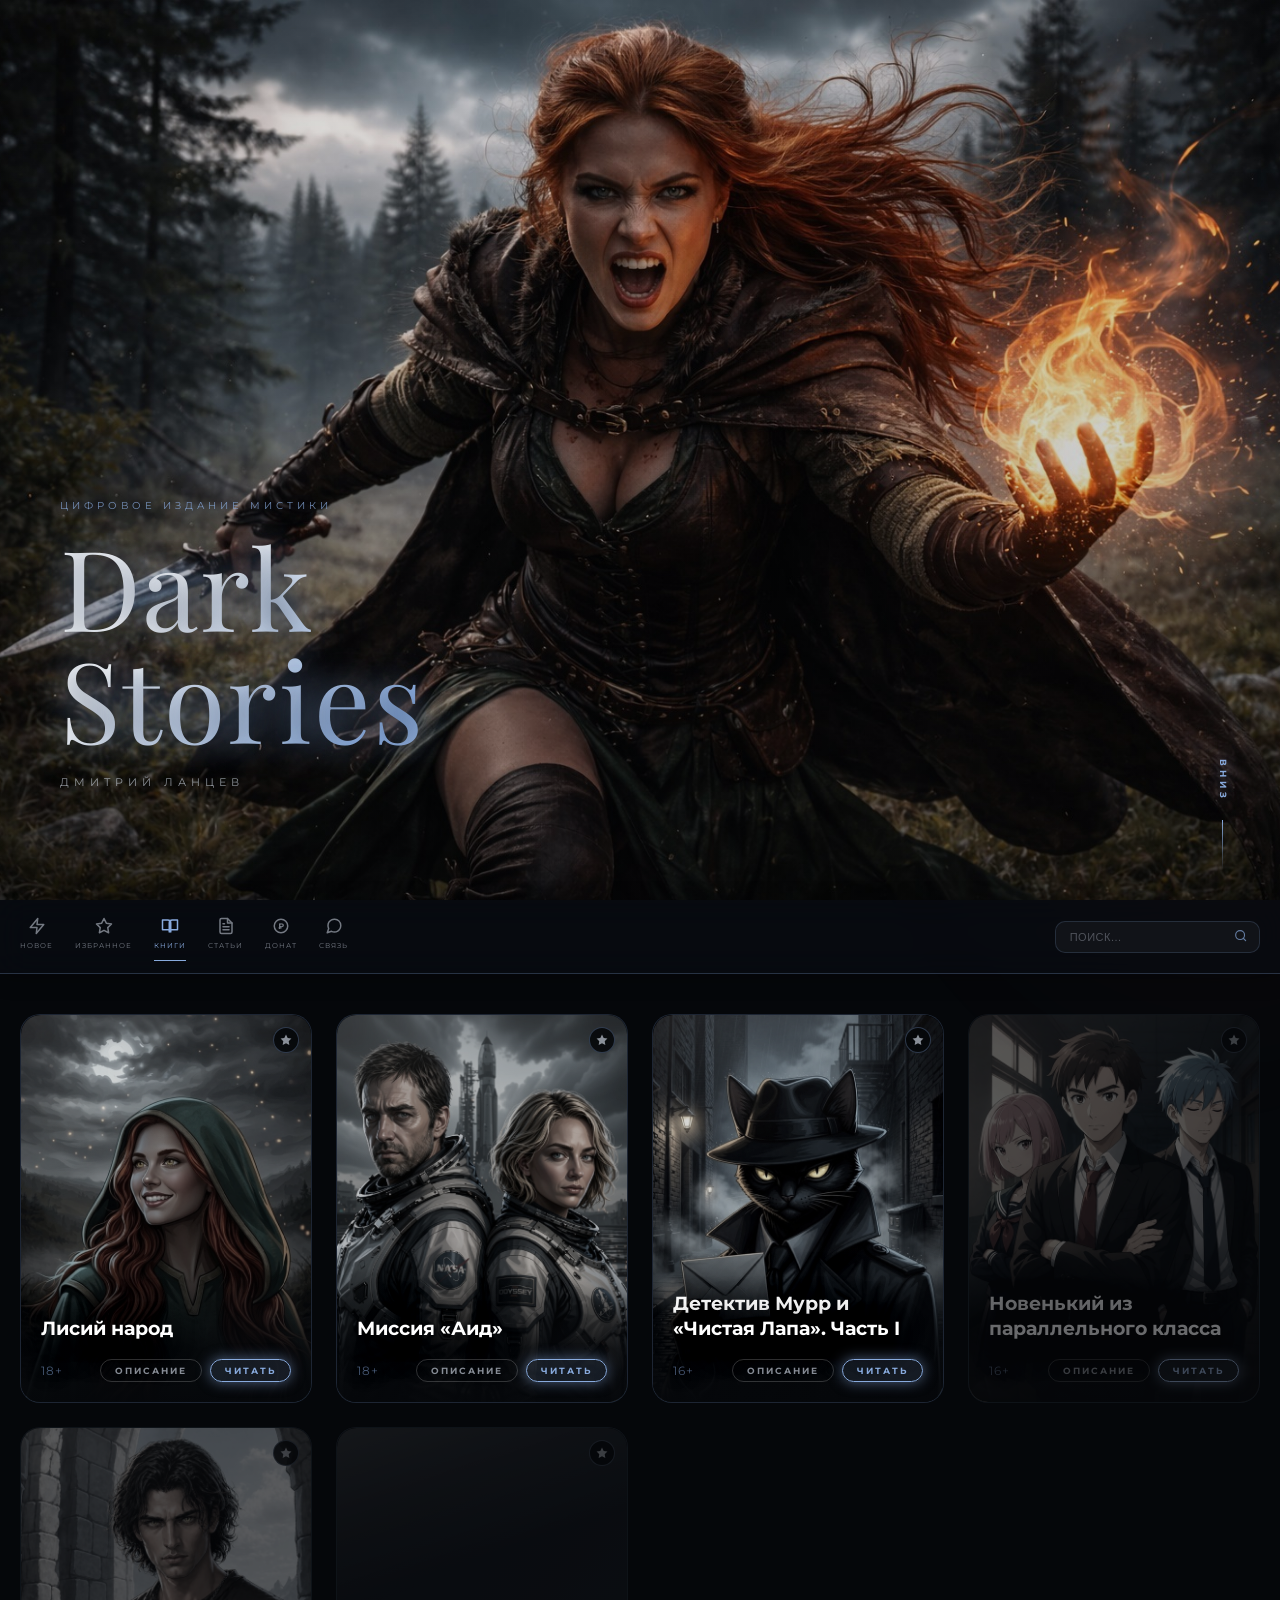
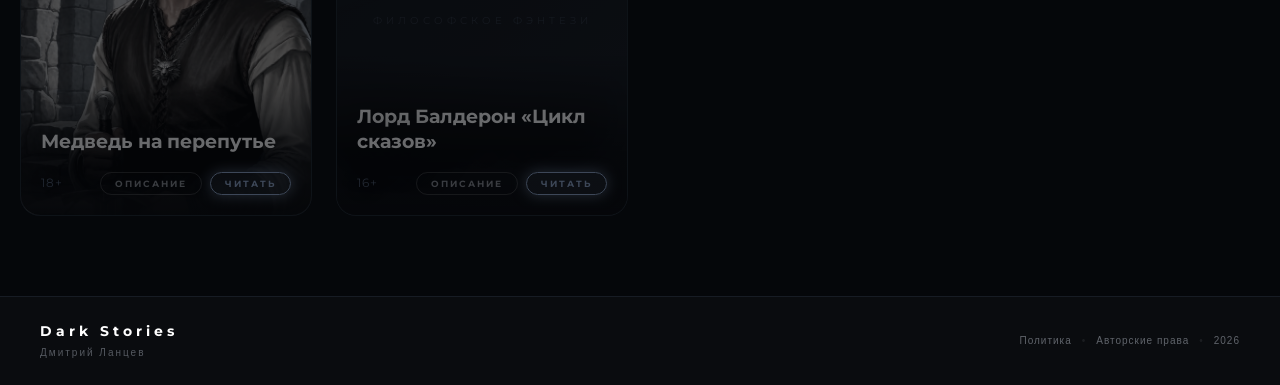
==== commit 25575008: "Update index.html" ====
--- a/index.html
+++ b/index.html
@@ -1,4625 +1,2884 @@
 <!DOCTYPE html>
 <html lang="ru">
 <head>
-<meta charset="UTF-8">
-<meta name="viewport" content="width=device-width, initial-scale=1.0">
-<title>Мастерская миров</title>
-<link rel="manifest" href="manifest.json">
-<link rel="icon" type="image/png" sizes="192x192" href="icon-192.png">
-<link rel="icon" type="image/png" sizes="64x64" href="favicon.png">
-<link rel="apple-touch-icon" href="apple-touch-icon.png">
-<meta name="theme-color" content="#14151b">
-<meta name="mobile-web-app-capable" content="yes">
-<meta name="apple-mobile-web-app-capable" content="yes">
-<meta name="apple-mobile-web-app-status-bar-style" content="black-translucent">
-<meta name="apple-mobile-web-app-title" content="Мастерская">
-<meta name="description" content="Инструмент для управления большими историями: персонажи, связи, структура сюжета, таймлайн и лор.">
-<link rel="preconnect" href="https://fonts.googleapis.com">
-<link href="https://fonts.googleapis.com/css2?family=Spectral:ital,wght@0,400;0,500;0,600;0,700;1,400&family=Inter:wght@400;500;600;700&family=IBM+Plex+Mono:wght@400;500&family=Caveat:wght@400;500;600;700&family=Pacifico&family=Playfair+Display:ital,wght@0,400;0,600;0,700;1,400&family=Lora:ital,wght@0,400;0,600;1,400&family=Merriweather:ital,wght@0,400;0,700;1,400&family=Kelly+Slab&family=Marck+Script&family=Pattaya&family=Bad+Script&family=EB+Garamond:ital,wght@0,400;0,500;0,600;0,700;1,400&display=swap" rel="stylesheet">
-<style>
-  :root{
-    --bg:#14151b;
-    --bg-alt:#1a1c24;
-    --card:#1f222c;
-    --card-hover:#262a36;
-    --border:#33384a;
-    --border-soft:#2a2e3a;
-    --text:#e9e4d8;
-    --text-dim:#9a9fb0;
-    --text-faint:#5f6478;
-    --thread:#c1443b;
-    --gold:#c9a24c;
-    --teal:#5fa8a0;
-    --rose:#b5698f;
-    --violet:#8c7ec9;
-    --gray:#7a7f92;
-    --manga-color:#5fa8a0;
-    --roman-color:#c9a24c;
-    --other-color:#8c7ec9;
-    --shadow: 0 8px 24px rgba(0,0,0,0.35);
-    --radius: 3px;
-  }
-  *{box-sizing:border-box;}
-  html,body{margin:0;padding:0;}
-  body{
-    background:
-      radial-gradient(ellipse at top left, rgba(193,68,59,0.05), transparent 50%),
-      radial-gradient(ellipse at bottom right, rgba(95,168,160,0.04), transparent 50%),
-      var(--bg);
-    color:var(--text);
-    font-family:'Inter', sans-serif;
-    min-height:100vh;
-    -webkit-font-smoothing:antialiased;
-  }
-  ::selection{background:var(--thread); color:#fff;}
-
-  /* Custom scrollbars — dark track, gold thumb, no native gray arrow buttons */
-  *{ scrollbar-width:thin; scrollbar-color:var(--border) var(--bg-alt); }
-  ::-webkit-scrollbar{ width:10px; height:10px; }
-  ::-webkit-scrollbar-track{ background:var(--bg-alt); }
-  ::-webkit-scrollbar-thumb{ background:var(--border); border-radius:6px; border:2px solid var(--bg-alt); background-clip:padding-box; }
-  ::-webkit-scrollbar-thumb:hover{ background:var(--gold); }
-  ::-webkit-scrollbar-corner{ background:var(--bg-alt); }
-  ::-webkit-scrollbar-button{ display:none; width:0; height:0; }
-  a{color:inherit;}
-  button{font-family:inherit; cursor:pointer;}
-  input,textarea,select{font-family:inherit; color:var(--text); background:var(--bg-alt); border:1px solid var(--border); border-radius:var(--radius); padding:9px 11px; font-size:14px; outline:none; transition:border-color .15s;}
-  input:focus,textarea:focus,select:focus{border-color:var(--thread);}
-  textarea{resize:vertical; min-height:70px; line-height:1.5;}
-  h1,h2,h3,h4{font-family:'Spectral', serif; font-weight:600; margin:0;}
-  .mono{font-family:'IBM Plex Mono', monospace;}
-  .eyebrow{font-family:'IBM Plex Mono',monospace; font-size:10.5px; letter-spacing:.14em; text-transform:uppercase; color:var(--text-faint);}
-
-  /* Layout */
-  #app{display:flex; flex-direction:column; min-height:100vh;}
-  #sidebar{
-    width:100%; flex-shrink:0; background:var(--bg-alt);
-    display:flex; flex-direction:column; padding:14px 32px 0 32px; gap:12px; position:sticky; top:0; z-index:30;
-    transition:padding .18s ease;
-  }
-  .sidebar-row{display:flex; align-items:center; gap:16px; flex-wrap:wrap; border-bottom:1px solid var(--border-soft); padding-bottom:12px;}
-  #sidebarToggle{
-    width:26px; height:26px; border-radius:50%; flex-shrink:0;
-    background:var(--card); border:1px solid var(--border); color:var(--text-dim); font-size:12px;
-    display:flex; align-items:center; justify-content:center; cursor:pointer; margin-left:auto;
-  }
-  #sidebarToggle:hover{ color:var(--text); border-color:var(--text-faint); }
-  #sidebar.collapsed{ padding:10px 32px 0 32px; gap:0; }
-  #sidebar.collapsed .brand h1,
-  #sidebar.collapsed #globalSearchWrap,
-  #sidebar.collapsed #dataSection,
-  #sidebar.collapsed #projectsRow{ display:none; }
-  #activeProjectChip{ display:none; align-items:center; gap:8px; flex:1; min-width:0; overflow:hidden; }
-  #sidebar.collapsed #activeProjectChip{ display:flex; }
-  #activeProjectChip .p-name{ font-size:13px; font-weight:600; overflow:hidden; text-overflow:ellipsis; white-space:nowrap; color:var(--text); }
-  #main{flex:1; min-width:0; padding:34px 42px 80px;}
-  @media (max-width:900px){
-    #sidebar{padding:12px 16px 0 16px;}
-    #sidebar.collapsed{padding:8px 16px 0 16px;}
-    #main{padding:22px 16px 60px;}
-  }
-
-  /* Sidebar */
-  .brand{display:flex; align-items:center; gap:9px; flex-shrink:0; padding-right:16px; border-right:1px solid var(--border-soft);}
-  .brand h1{font-size:17px; letter-spacing:.01em; white-space:nowrap;}
-  .brand .mark{color:var(--gold); display:flex; align-items:center;}
-  #globalSearchWrap{position:relative; flex:1; min-width:160px; max-width:420px; display:flex; align-items:center; gap:8px;}
-  #globalSearch{width:100%;}
-  #searchScopeToggle{ position:relative; display:flex; align-items:center; flex-shrink:0; }
-  #searchScopeToggle input{ position:absolute; opacity:0; width:0; height:0; margin:0; }
-  #searchScopeToggle .switch-track{
-    width:30px; height:17px; border-radius:999px; background:var(--border-strong, var(--border));
-    position:relative; cursor:pointer; transition:background .15s ease; flex-shrink:0; box-sizing:border-box;
-    border:1px solid var(--border);
-  }
-  #searchScopeToggle .switch-thumb{
-    position:absolute; top:1px; left:1px; width:13px; height:13px; border-radius:50%;
-    background:var(--text-faint); transition:transform .15s ease, background .15s ease;
-    box-shadow:0 1px 2px rgba(0,0,0,.4);
-  }
-  #searchScopeToggle input:checked + .switch-track{ background:var(--gold); border-color:var(--gold); }
-  #searchScopeToggle input:checked + .switch-track .switch-thumb{ transform:translateX(13px); background:#14151b; }
-  #searchScopeToggle .tip{
-    position:absolute; top:calc(100% + 8px); right:0; background:var(--card); border:1px solid var(--border);
-    color:var(--text); font-size:11px; padding:5px 9px; border-radius:6px; white-space:nowrap;
-    opacity:0; pointer-events:none; transform:translateY(-4px); transition:opacity .12s ease, transform .12s ease;
-    z-index:50; box-shadow:var(--shadow);
-  }
-  #searchScopeToggle:hover .tip, #searchScopeToggle input:focus-visible ~ .tip{ opacity:1; transform:translateY(0); }
-  #searchResults{position:absolute; top:calc(100% + 6px); left:0; right:0; background:var(--card); border:1px solid var(--border); border-radius:var(--radius); box-shadow:var(--shadow); max-height:360px; overflow-y:auto; z-index:50; display:none;}
-  #searchResults.show{display:block;}
-  .search-hit{padding:9px 12px; border-bottom:1px solid var(--border-soft); font-size:13px; display:flex; flex-direction:column; gap:2px;}
-  .search-hit:last-child{border-bottom:none;}
-  .search-hit:hover{background:var(--card-hover); cursor:pointer;}
-  .search-hit .hit-name{color:var(--text); font-weight:600;}
-  .search-hit .hit-meta{color:var(--text-faint); font-size:11px;}
-  .search-empty{padding:12px; font-size:12.5px; color:var(--text-faint);}
-
-  #dataSection{position:relative; flex-shrink:0;}
-  #dataToggle{
-    width:26px; height:26px; padding:0; border-radius:50%;
-    background:var(--card); border:1px solid var(--border); color:var(--text-dim);
-    display:flex; align-items:center; justify-content:center; cursor:pointer;
-  }
-  #dataToggle:hover{ color:var(--text); border-color:var(--text-faint); }
-  #dataToggle.backup-due-soon{ animation: backupBlinkYellow 1.4s ease-in-out infinite; }
-  #dataToggle.backup-overdue{ animation: backupBlinkRed 1s ease-in-out infinite; }
-  @keyframes backupBlinkYellow{
-    0%,100%{ background:var(--card); border-color:var(--border); color:var(--text-dim); box-shadow:none; }
-    50%{ background:#c9a24c; border-color:#c9a24c; color:#14151b; box-shadow:0 0 10px rgba(201,162,76,.7); }
-  }
-  @keyframes backupBlinkRed{
-    0%,100%{ background:var(--card); border-color:var(--border); color:var(--text-dim); box-shadow:none; }
-    50%{ background:#c1443b; border-color:#c1443b; color:#fff; box-shadow:0 0 12px rgba(193,68,59,.8); }
-  }
-  #dataPanel{position:absolute; top:calc(100% + 8px); right:0; background:var(--card); border:1px solid var(--border); border-radius:var(--radius); padding:10px; box-shadow:var(--shadow); display:none; flex-direction:column; gap:8px; min-width:210px; z-index:60;}
-  #dataPanel.show{display:flex;}
-
-  .side-section-label{font-size:10.5px; letter-spacing:.14em; text-transform:uppercase; color:var(--text-faint); font-family:'IBM Plex Mono',monospace; margin-bottom:2px;}
-  #projectsRow{display:flex; align-items:flex-end; gap:10px; min-width:0;}
-  #projectList{display:flex; flex-direction:row; gap:8px; overflow-x:auto; flex:0 1 auto; min-width:0; max-width:100%; padding-bottom:2px;}
-  #projectList::-webkit-scrollbar{height:5px;}
-  #projectList::-webkit-scrollbar-thumb{background:var(--border); border-radius:3px;}
-  .project-item{
-    display:flex; align-items:center; gap:8px; padding:8px 12px; border-radius:10px 10px 0 0; cursor:pointer;
-    border:1px solid var(--border-soft); border-bottom:3px solid var(--pcolor, var(--gray)); background:var(--bg);
-    transition:background .15s, transform .15s, box-shadow .15s; flex-shrink:0; white-space:nowrap;
-    position:relative; top:0;
-  }
-  .project-item:hover{background:var(--card-hover);}
-  .project-item:not(.active):hover{ transform:translateY(-1px); }
-  .project-item.active{
-    background:var(--pcolor, var(--gray));
-    border:1px solid var(--pcolor, var(--gray));
-    border-radius:10px 10px 0 0;
-    padding-top:16px;
-    box-shadow:0 -4px 14px rgba(0,0,0,.3);
-    z-index:5;
-  }
-  .project-item.active .p-name{ color:#14151b; }
-  .project-item.active .p-type{ color:rgba(20,21,27,.65); }
-  .project-item.active .p-dot{ background:rgba(20,21,27,.22) !important; color:#14151b; }
-  .p-dot{width:22px; height:22px; border-radius:50%; flex-shrink:0; display:flex; align-items:center; justify-content:center; font-size:10px; font-weight:700; color:#14151b;}
-  .p-info{min-width:0;}
-  .project-item .p-name{font-size:13px; font-weight:600; max-width:150px; overflow:hidden; text-overflow:ellipsis; white-space:nowrap;}
-  .project-item .p-type{font-size:9px; font-family:'IBM Plex Mono',monospace; color:var(--text-faint); text-transform:uppercase; letter-spacing:.05em;}
-  #newProjectBtn{
-    flex-shrink:0; width:38px; height:38px; padding:0; background:none; border:none;
-    color:var(--text-faint); border-radius:8px; font-size:24px; font-weight:300; line-height:1;
-    display:flex; align-items:center; justify-content:center; align-self:center;
-  }
-  #newProjectBtn:hover{background:var(--card-hover); color:var(--text);}
-
-  .btn{display:inline-flex; align-items:center; gap:6px; border:1px solid var(--border); background:var(--card); color:var(--text); padding:9px 15px; border-radius:var(--radius); font-size:13px; font-weight:500; transition:all .15s;}
-  .btn-icon{flex-shrink:0; display:inline-block;}
-  .btn:hover{background:var(--card-hover); border-color:var(--text-faint);}
-  .btn-primary{background:var(--thread); border-color:var(--thread); color:#fff;}
-  .btn-primary:hover{background:#a83a32; border-color:#a83a32;}
-  .btn-ghost{background:none; border:1px solid transparent; color:var(--text-dim); padding:6px 10px;}
-  .btn-ghost:hover{color:var(--text); background:var(--card-hover);}
-  .btn-danger{color:var(--thread); border-color:transparent; background:none;}
-  .btn-danger:hover{background:rgba(193,68,59,0.12);}
-  .btn-sm{padding:6px 10px; font-size:12px;}
-
-  /* Empty state */
-  .empty-state{display:flex; flex-direction:column; align-items:center; justify-content:center; text-align:center; padding:100px 20px; color:var(--text-dim); gap:14px;}
-  .empty-state .mark{color:var(--gold); display:flex; align-items:center; justify-content:center;}
-  .empty-state h2{color:var(--text); font-size:22px;}
-  .empty-state p{max-width:420px; font-size:14px; line-height:1.6; color:var(--text-dim);}
-
-  /* Project header */
-  #projectHeader{margin-bottom:26px;}
-  #projectHeader .ph-top{display:flex; align-items:flex-start; justify-content:space-between; gap:16px; margin-bottom:18px;}
-  #projectHeader h2{font-size:30px; color:var(--text);}
-  .ph-avatar{
-    width:52px; height:52px; border-radius:14px; flex-shrink:0; overflow:hidden;
-    display:flex; align-items:center; justify-content:center; font-family:'Spectral',serif; font-size:22px; font-weight:600; color:#14151b; margin-top:2px;
-  }
-  .ph-avatar img{width:100%; height:100%; object-fit:cover; display:block;}
-  #projectHeader .ph-type{display:inline-block; margin-top:6px; font-family:'IBM Plex Mono',monospace; font-size:10.5px; letter-spacing:.12em; text-transform:uppercase; color:var(--pcolor); border:1px solid var(--pcolor); padding:3px 8px; border-radius:2px;}
-  #projectHeader .ph-desc{color:var(--text-dim); font-size:13.5px; margin-top:10px; max-width:640px; line-height:1.6;}
-
-  #tabs{display:flex; gap:2px; border-bottom:1px solid var(--border-soft); margin-bottom:26px; flex-wrap:wrap;}
-  .tab-btn{background:none; border:none; color:var(--text-faint); padding:11px 16px; font-size:13.5px; font-weight:500; border-bottom:2px solid transparent; margin-bottom:-1px;}
-  .tab-btn:hover{color:var(--text-dim);}
-  .tab-btn.active{color:var(--text); border-bottom-color:var(--thread);}
-
-  /* Stat cards */
-  .stat-row{display:flex; gap:14px; flex-wrap:wrap; margin-bottom:30px;}
-  .stat-card{background:var(--card); border:1px solid var(--border-soft); border-radius:var(--radius); padding:16px 20px; min-width:120px;}
-  .stat-card .num{font-family:'Spectral',serif; font-size:28px; font-weight:600;}
-  .stat-card .label{font-size:11px; color:var(--text-faint); text-transform:uppercase; letter-spacing:.08em; font-family:'IBM Plex Mono',monospace; margin-top:2px;}
-
-  /* Grid + cards (dossier style) */
-  .toolbar{display:flex; justify-content:space-between; align-items:center; gap:12px; margin-bottom:18px; flex-wrap:wrap;}
-  .toolbar input[type=text]{width:260px;}
-  .grid{display:grid; grid-template-columns:repeat(auto-fill, minmax(250px,1fr)); gap:14px;}
-  .dossier{
-    background:var(--card); border:1px solid var(--border-soft); border-radius:var(--radius); padding:16px;
-    position:relative; transition:border-color .15s, transform .15s;
-  }
-  .dossier:hover{border-color:var(--border); }
-  .dossier.is-pinned{border-color:var(--gold); box-shadow:0 0 0 1px rgba(201,162,76,0.28);}
-  .dossier[draggable="true"]{cursor:grab;}
-  .dossier.dragging-card{opacity:.4;}
-  .dossier.drag-over{border-color:var(--thread); box-shadow:0 0 0 2px rgba(193,68,59,0.25);}
-  .project-item[draggable="true"]{cursor:grab;}
-  .project-item.dragging-card{opacity:.4;}
-  .project-item.drag-over{border-color:var(--thread); box-shadow:0 0 0 2px rgba(193,68,59,0.25);}
-  .pin-btn{background:none; border:none; padding:3px; color:var(--text-faint); cursor:pointer; display:flex; align-items:center; border-radius:3px;}
-  .pin-btn:hover{color:var(--gold); background:var(--bg-alt);}
-  .pin-btn.pinned{color:var(--gold);}
-  .dossier::before{
-    content:''; position:absolute; top:-1px; left:16px; width:26px; height:6px; background:var(--gold);
-    clip-path: polygon(0 0,100% 0,85% 100%,15% 100%); opacity:.85;
-  }
-  .dossier .d-top{display:flex; justify-content:space-between; align-items:flex-start; gap:8px; margin-top:6px;}
-  .d-avatar{width:44px; height:44px; border-radius:50%; object-fit:cover; border:1px solid var(--border); flex-shrink:0; background:var(--bg-alt);}
-  .d-avatar-placeholder{display:flex; align-items:center; justify-content:center; font-family:'IBM Plex Mono',monospace; font-size:13px; color:var(--text-faint);}
-  .d-avatar, .rel-avatar img, .tree-avatar img, .ph-avatar img { cursor: zoom-in; }
-  .avatar-crop-backdrop{position:fixed;inset:0;z-index:500;background:rgba(5,6,10,.88);backdrop-filter:blur(5px);display:flex;align-items:center;justify-content:center;padding:18px;}
-  .avatar-crop-dialog{width:min(440px,96vw);background:var(--card);color:var(--text);border:1px solid var(--border);border-radius:14px;padding:20px;box-shadow:0 24px 80px rgba(0,0,0,.55);}
-  .avatar-crop-dialog h2{margin:0 0 6px;font-size:20px}.avatar-crop-dialog p{font-size:12px;color:var(--text-dim);margin:0 0 14px;line-height:1.5}
-  .avatar-crop-window{width:320px;height:320px;max-width:100%;aspect-ratio:1;margin:0 auto;position:relative;overflow:hidden;touch-action:none;cursor:grab;background:repeating-conic-gradient(#222 0% 25%,#333 0% 50%) 50%/20px 20px;border:2px solid var(--gold);border-radius:50%;box-shadow:0 0 0 999px rgba(0,0,0,.28)}
-  .avatar-crop-window:active{cursor:grabbing}.avatar-crop-image{position:absolute;max-width:none;max-height:none;user-select:none;pointer-events:none}
-  .avatar-crop-zoom{display:flex;align-items:center;justify-content:center;gap:8px;margin:14px 0;color:var(--text-dim);font-size:12px}.avatar-crop-zoom kbd{border:1px solid var(--border);border-radius:5px;padding:2px 6px;background:var(--bg-alt);font:inherit;color:var(--text)}
-  .avatar-crop-actions{display:flex;justify-content:flex-end;gap:8px;flex-wrap:wrap}
-  .image-viewer-backdrop{position:fixed; inset:0; z-index:300; background:rgba(5,6,10,.88); backdrop-filter:blur(5px); display:flex; align-items:center; justify-content:center; padding:24px; cursor:zoom-out;}
-  .image-viewer-frame{position:relative; max-width:min(88vw,900px); max-height:88vh; display:flex; flex-direction:column; align-items:center; gap:10px; cursor:default;}
-  .image-viewer-frame img{display:block; width:auto; height:auto; max-width:min(88vw,900px); max-height:78vh; object-fit:contain; border-radius:12px; border:1px solid var(--border); box-shadow:0 20px 70px rgba(0,0,0,.6); background:var(--bg-alt);}
-  .image-viewer-caption{color:var(--text-dim); font-size:12px; text-align:center;}
-  .image-viewer-close{position:fixed; top:18px; right:22px; width:42px; height:42px; border:1px solid var(--border); border-radius:50%; color:var(--text); background:var(--card); font-size:25px; cursor:pointer;}
-  .dossier h3{font-size:16.5px; margin-bottom:2px;}
-  .dossier .d-alias{font-size:11.5px; color:var(--text-faint); font-style:italic;}
-  .dossier .d-role{font-size:11px; color:var(--gold); font-family:'IBM Plex Mono',monospace; text-transform:uppercase; letter-spacing:.05em; margin-top:6px;}
-  .dossier .d-status{font-size:10px; padding:2px 7px; border-radius:10px; border:1px solid var(--border); color:var(--text-faint); white-space:nowrap; font-family:'IBM Plex Mono',monospace;}
-  .status-alive{color:var(--teal); border-color:var(--teal);}
-  .status-dead{color:var(--thread); border-color:var(--thread);}
-  .dossier .d-desc{font-size:12.5px; color:var(--text-dim); line-height:1.55; margin-top:10px; max-height:80px; overflow:hidden;}
-  .tl-collapsible{margin-top:10px;}
-  .tl-collapsible-label{font-size:10.5px; color:var(--text-faint); text-transform:uppercase; letter-spacing:.06em; font-family:'IBM Plex Mono',monospace; margin-bottom:4px;}
-  .tl-collapsible-text{font-size:12.5px; color:var(--text-dim); line-height:1.55; max-height:64px; overflow:hidden; position:relative;}
-  .tl-collapsible:not(.expanded) .tl-collapsible-text::after{content:''; position:absolute; left:0; right:0; bottom:0; height:26px; background:linear-gradient(transparent, var(--card));}
-  .tl-collapsible.expanded .tl-collapsible-text{max-height:none;}
-  .tl-collapsible-toggle{background:none; border:none; color:var(--gold); font-size:11px; padding:5px 0 0; cursor:pointer; font-family:inherit;}
-  .tl-collapsible-toggle:hover{text-decoration:underline;}
-  .d-tags{display:flex; flex-wrap:wrap; gap:5px; margin-top:10px;}
-  .d-tag{font-size:10px; background:var(--bg-alt); border:1px solid var(--border-soft); padding:2px 7px; border-radius:9px; color:var(--text-dim); font-family:'IBM Plex Mono',monospace;}
-  .d-actions{display:flex; gap:4px; margin-top:12px; padding-top:10px; border-top:1px solid var(--border-soft); flex-wrap:wrap;}
-  @media (max-width:520px){
-    .d-actions{ flex-direction:column; align-items:stretch; flex-wrap:nowrap; }
-    .d-actions .btn{ width:100%; justify-content:center; }
-  }
-
-  /* Timeline */
-  #timelineList{position:relative; padding-left:26px; margin-top:6px;}
-  #timelineList::before{content:''; position:absolute; left:6px; top:6px; bottom:6px; width:1px; background:linear-gradient(var(--border), var(--border-soft));}
-  .tl-event{position:relative; padding-bottom:22px; scroll-margin-top:24px;}
-  .tl-event .tl-marker-dot{position:absolute; left:-26px; top:5px; width:9px; height:9px; border-radius:50%; background:var(--thread); box-shadow:0 0 0 3px var(--bg); transition:background .15s, box-shadow .15s, transform .15s;}
-  .tl-event .tl-marker-dot.active{background:var(--gold); box-shadow:0 0 0 3px var(--bg), 0 0 0 5px rgba(201,162,76,0.25); transform:scale(1.2);}
-  .tl-card{background:var(--card); border:1px solid var(--border-soft); border-radius:var(--radius); padding:14px 16px;}
-  .tl-card .tl-date{font-family:'IBM Plex Mono',monospace; font-size:11px; color:var(--gold); letter-spacing:.05em;}
-  .tl-card h3{font-size:15.5px; margin-top:4px;}
-  .tl-card .tl-arc{font-size:10.5px; color:var(--text-faint); text-transform:uppercase; letter-spacing:.06em; font-family:'IBM Plex Mono',monospace;}
-  .tl-card .d-desc{max-height:none;}
-  .tl-card .d-tags{margin-top:8px;}
-
-  /* Relationship network canvas */
-  #legend{display:flex; flex-wrap:wrap; gap:14px;}
-  .legend-item{display:flex; align-items:center; gap:8px; font-size:12px; color:var(--text-dim);}
-  .legend-swatch{width:18px; height:3px; border-radius:1px;}
-  .dim{opacity:.12;}
-  #relCanvasViewport{
-    position:relative; overflow:hidden; border:1px solid var(--border-soft); border-radius:var(--radius);
-    background: radial-gradient(circle, var(--border-soft) 1px, transparent 1px) 0 0/22px 22px, var(--bg-alt);
-    height:560px; cursor:grab; touch-action:none;
-  }
-  #relCanvasViewport.panning{cursor:grabbing;}
-  #relCanvasInner{position:absolute; top:0; left:0; width:4000px; height:3000px; transform-origin:0 0;}
-  #relEdgesSvg{position:absolute; top:0; left:0; pointer-events:none; overflow:visible;}
-  .rel-edge{stroke-width:2.4; fill:none; cursor:pointer; pointer-events:stroke; transition:opacity .2s;}
-  .rel-edge:hover{stroke-width:3.6;}
-  .rel-node{position:absolute; width:84px; display:flex; flex-direction:column; align-items:center; gap:4px; cursor:grab; user-select:none; transition:opacity .2s;}
-  .rel-node.dragging{cursor:grabbing; z-index:20;}
-  .rel-avatar{width:52px; height:52px; border-radius:50%; overflow:hidden; border:2px solid var(--border); background:var(--card); display:flex; align-items:center; justify-content:center; font-family:'IBM Plex Mono',monospace; font-size:14px; color:var(--text-dim); position:relative; box-shadow:var(--shadow);}
-  .rel-avatar img{width:100%; height:100%; object-fit:cover;}
-  .rel-name{font-size:11px; color:var(--text-dim); text-align:center; max-width:84px; overflow:hidden; text-overflow:ellipsis; white-space:nowrap;}
-  .rel-port{position:absolute; bottom:2px; right:10px; width:14px; height:14px; border-radius:50%; background:var(--gold); border:2px solid var(--bg-alt); cursor:crosshair;}
-  .rel-port:hover{background:var(--thread);}
-
-  /* Dynasty card tree button */
-  .tree-add-btn{display:flex; flex-direction:column; align-items:center; gap:3px; background:none; border:none; color:var(--text-faint); flex-shrink:0; padding:2px;}
-  .tree-add-btn:hover{color:var(--gold);}
-  .tree-add-icon{width:26px; height:26px; border-radius:50%; border:1px dashed var(--border); display:flex; align-items:center; justify-content:center; font-size:16px; font-weight:300; line-height:1; transition:border-color .15s, color .15s;}
-  .tree-add-btn:hover .tree-add-icon{border-color:var(--gold); color:var(--gold);}
-  .tree-add-label{font-size:9px; font-family:'IBM Plex Mono',monospace; text-transform:uppercase; letter-spacing:.03em; white-space:nowrap;}
-
-  /* Genealogy tree canvas */
-  #treeCanvasViewport{
-    position:relative; overflow:hidden; border:1px solid var(--border-soft); border-radius:var(--radius);
-    background: radial-gradient(circle, var(--border-soft) 1px, transparent 1px) 0 0/22px 22px, var(--bg-alt);
-    height:560px; cursor:grab; touch-action:none;
-  }
-  #treeCanvasViewport.panning{cursor:grabbing;}
-  #treeCanvasInner{position:absolute; top:0; left:0; width:4000px; height:3000px; transform-origin:0 0;}
-  #treeEdgesSvg{position:absolute; top:0; left:0; pointer-events:none; overflow:visible;}
-  .tree-edge{stroke:var(--gold); stroke-width:2.2; fill:none; cursor:pointer; pointer-events:stroke; transition:opacity .2s;}
-  .tree-edge:hover{stroke-width:3.4;}
-  .tree-node{position:absolute; width:96px; display:flex; flex-direction:column; align-items:center; gap:4px; cursor:grab; user-select:none; transition:opacity .2s;}
-  .tree-node.dragging{cursor:grabbing; z-index:20;}
-  .tree-avatar{width:54px; height:54px; border-radius:50%; overflow:hidden; border:2px solid var(--border); background:var(--card); display:flex; align-items:center; justify-content:center; font-family:'IBM Plex Mono',monospace; font-size:14px; color:var(--text-dim); position:relative; box-shadow:var(--shadow);}
-  .tree-avatar img{width:100%; height:100%; object-fit:cover;}
-  .tree-name{font-size:11px; color:var(--text); text-align:center; max-width:96px; overflow:hidden; text-overflow:ellipsis; white-space:nowrap; font-weight:600;}
-  .tree-dates{font-size:9.5px; color:var(--text-faint); font-family:'IBM Plex Mono',monospace; text-align:center;}
-  .tree-port{position:absolute; bottom:2px; right:14px; width:14px; height:14px; border-radius:50%; background:var(--gold); border:2px solid var(--bg-alt); cursor:crosshair;}
-  .tree-port:hover{background:var(--thread);}
-
-  /* World (locations/factions) */
-  .world-section{margin-bottom:14px; border:1px solid var(--border-soft); border-radius:var(--radius); overflow:hidden;}
-  .world-section h3{font-size:15px; color:var(--text-dim); text-transform:uppercase; letter-spacing:.08em; font-family:'IBM Plex Mono',monospace; margin-bottom:14px; font-weight:500;}
-  .world-section-head{display:flex; align-items:center; justify-content:space-between; gap:12px; padding:14px 16px; cursor:pointer; background:var(--bg-alt);}
-  .world-section-head:hover{background:var(--card-hover);}
-  .world-section-head-left{display:flex; align-items:center; gap:10px;}
-  .world-section-chevron{color:var(--text-faint); transition:transform .18s; display:flex; flex-shrink:0;}
-  .world-section.open .world-section-chevron{transform:rotate(90deg);}
-  .world-section-title{font-size:13px; color:var(--text); text-transform:uppercase; letter-spacing:.08em; font-family:'IBM Plex Mono',monospace; font-weight:500;}
-  .world-section-count{font-size:11px; color:var(--text-faint); font-family:'IBM Plex Mono',monospace;}
-  .world-section-body{display:none; padding:18px 16px 20px;}
-  .world-section.open .world-section-body{display:block;}
-  .world-section-addbtn{position:relative; z-index:2;}
-
-  /* Map (lore) */
-  .map-dossier{cursor:pointer;}
-  .map-thumb{width:100%; height:120px; border-radius:4px; background-size:cover; background-position:center; border:1px solid var(--border-soft); margin-bottom:2px; background-color:var(--bg-alt);}
-  #mapViewport{position:relative; width:100%; border:1px solid var(--border-soft); border-radius:var(--radius); overflow:hidden; background:var(--bg-alt); cursor:crosshair; touch-action:none;}
-  #mapViewport.panning{cursor:grabbing;}
-  #mapCanvasInner{position:absolute; top:0; left:0; width:100%; height:100%; transform-origin:0 0;}
-  .map-bg-img{position:absolute; top:0; left:0; width:100%; height:100%; object-fit:fill; pointer-events:none; user-select:none;}
-  #mapPathsSvg{position:absolute; top:0; left:0; width:100%; height:100%; pointer-events:none;}
-  #mapEditorRoot.map-editor-fullscreen{
-    position:fixed; inset:0; z-index:60; background:var(--bg);
-    padding:12px 20px 14px; overflow-y:auto; display:flex; flex-direction:column;
-  }
-  #mapEditorRoot.map-editor-fullscreen .canvas-toolbar{ margin-bottom:8px; }
-  #mapEditorRoot.map-editor-fullscreen .map-stage-row{
-    flex:1; min-height:0; display:flex; gap:16px; align-items:stretch; overflow:hidden; margin:6px 0 14px;
-  }
-  #mapEditorRoot.map-editor-fullscreen .map-stage{
-    flex:1; min-height:0; min-width:0; display:flex; align-items:center; justify-content:center; overflow:hidden; margin:0;
-  }
-  #mapEditorRoot.map-editor-fullscreen #mapViewport{
-    width:100%; height:100%; flex-shrink:0;
-  }
-  .map-stage-row{ display:flex; gap:16px; align-items:flex-start; }
-  .map-stage-row .map-stage{ flex:1; min-width:0; }
-  #mapSidePanel{
-    width:0; flex-shrink:0; overflow:hidden auto; transition:width .18s ease; align-self:stretch;
-  }
-  #mapSidePanel.open{ width:290px; }
-  #mapSidePanel .panel-inner{
-    width:290px; max-width:290px; box-sizing:border-box; background:var(--bg-alt);
-    border:1px solid var(--border); border-radius:6px; padding:16px;
-  }
-  #mapSidePanel .panel-inner .field{margin-bottom:14px;}
-  .mp-cat-tabs{ display:flex; flex-wrap:wrap; gap:6px; margin-bottom:8px; }
-  .mp-icon-grid{
-    display:grid; grid-template-columns:repeat(auto-fill, minmax(40px,1fr)); gap:6px;
-    max-height:190px; overflow-y:auto; padding:8px; border:1px solid var(--border); border-radius:var(--radius); background:var(--bg-alt);
-  }
-  .mp-icon-btn{
-    display:flex; align-items:center; justify-content:center; padding:3px; border-radius:8px;
-    border:2px solid transparent; background:none; cursor:pointer; transition:border-color .12s, background .12s;
-  }
-  .mp-icon-btn:hover{ background:rgba(255,255,255,.06); }
-  .mp-icon-btn.selected{ border-color:var(--gold); background:rgba(201,162,76,.14); }
-  .mp-current-icon-label{ font-size:11.5px; color:var(--text-faint); margin-top:6px; text-align:center; }
-  .mp-trait-slots{ display:flex; gap:8px; align-items:center; flex-wrap:wrap; }
-  .mp-trait-slot{
-    position:relative; width:40px; height:40px; border-radius:8px; border:2px solid var(--gold);
-    background:rgba(201,162,76,.14); display:flex; align-items:center; justify-content:center;
-  }
-  .mp-trait-remove{
-    position:absolute; top:-6px; right:-6px; width:16px; height:16px; border-radius:50%;
-    background:var(--thread); color:#fff; border:1.5px solid var(--bg-alt); font-size:11px; line-height:1;
-    display:flex; align-items:center; justify-content:center; cursor:pointer; padding:0;
-  }
-  .mp-trait-add-btn{
-    height:40px; padding:0 14px; border-radius:8px; border:1.5px dashed var(--border); background:none; color:var(--text-dim);
-    cursor:pointer; font-size:12.5px; display:flex; align-items:center; gap:6px; transition:border-color .12s, color .12s;
-  }
-  .mp-trait-add-btn:hover{ border-color:var(--gold); color:var(--gold); }
-  .mp-trait-picker-popover{ margin-top:10px; }
-  .mp-trait-hint{ font-size:11px; color:var(--text-faint); margin-top:6px; }
-  .map-marker{
-    position:absolute; transform:translate(-50%,-100%); display:flex; flex-direction:column;
-    align-items:center; cursor:grab; user-select:none; z-index:5; pointer-events:none;
-  }
-  #mapEditorRoot.mode-marker .map-marker{ pointer-events:auto; }
-  .map-marker:active{cursor:grabbing;}
-  .map-marker:hover{ z-index:20; }
-  .map-marker-main{ position:relative; }
-  .map-marker-icon{
-    width:16px; height:16px; border-radius:50%; display:flex; align-items:center; justify-content:center;
-    color:#14151b; background:var(--marker-color,var(--gold)); border:1.5px solid rgba(20,21,27,.82);
-    box-shadow:0 2px 6px rgba(0,0,0,.55), 0 0 0 1.5px rgba(255,255,255,.08);
-    transition:transform .12s, box-shadow .12s; flex-shrink:0; overflow:hidden;
-  }
-  .map-marker:hover .map-marker-icon{
-    transform:scale(1.18); box-shadow:0 4px 10px rgba(0,0,0,.7), 0 0 0 1.5px rgba(255,255,255,.14);
-  }
-  .map-marker-icon svg{width:9px; height:9px; display:block; stroke:currentColor; fill:none; stroke-width:2; stroke-linecap:round; stroke-linejoin:round;}
-  .map-marker-traits-r{
-    position:absolute; left:100%; top:50%; transform:translateY(-50%) translateX(-6px);
-    display:flex; gap:4px; margin-left:6px; opacity:0; pointer-events:none;
-    transition:opacity .15s ease, transform .15s ease;
-  }
-  .map-marker:hover .map-marker-traits-r{ opacity:1; transform:translateY(-50%) translateX(0); pointer-events:auto; }
-  .map-marker-traits-l{
-    position:absolute; right:100%; top:50%; transform:translateY(-50%) translateX(6px);
-    display:flex; gap:4px; margin-right:6px; opacity:0; pointer-events:none;
-    transition:opacity .15s ease, transform .15s ease;
-  }
-  .map-marker:hover .map-marker-traits-l{ opacity:1; transform:translateY(-50%) translateX(0); pointer-events:auto; }
-  .map-marker-trait{
-    width:14px; height:14px; border-radius:50%; display:flex; align-items:center; justify-content:center;
-    color:#14151b; background:var(--marker-color,var(--gold)); border:1.5px solid rgba(20,21,27,.82);
-    box-shadow:0 2px 5px rgba(0,0,0,.5); flex-shrink:0;
-  }
-  .map-marker-trait svg{width:8px; height:8px; display:block; stroke:currentColor; fill:none; stroke-width:2; stroke-linecap:round; stroke-linejoin:round;}
-  .map-marker-label{
-    font-size:8px; color:#fff; background:rgba(20,21,27,.88); border:1px solid rgba(255,255,255,.08);
-    padding:1px 5px; border-radius:6px; margin-top:2px; white-space:nowrap; max-width:110px;
-    overflow:hidden; text-overflow:ellipsis; box-shadow:0 2px 5px rgba(0,0,0,.35);
-    transform:scale(0.68); transform-origin:top center; opacity:.75; transition:transform .15s ease, opacity .15s ease;
-  }
-  .map-marker:hover .map-marker-label, .map-marker.force-full .map-marker-label{ transform:scale(1); opacity:1; }
-  .marker-card-icon{
-    width:30px; height:30px; border-radius:50%; display:inline-flex; align-items:center; justify-content:center;
-    background:var(--marker-color,var(--gold)); color:#14151b; flex-shrink:0; vertical-align:middle; overflow:hidden;
-  }
-  .marker-card-icon svg{width:16px;height:16px;stroke:currentColor;fill:none;stroke-width:1.8;stroke-linecap:round;stroke-linejoin:round;}
-
-  /* Map — curved country/region labels: draggable + on-canvas rotation */
-  #mapLabelsLayer{position:absolute; top:0; left:0; width:100%; height:100%; pointer-events:none; z-index:4;}
-  .map-label{ position:absolute; width:0; height:0; overflow:visible; pointer-events:none; }
-  .map-label-group{ position:absolute; left:0; top:0; transform-origin:center center; }
-  .map-label-svgwrap{
-    display:inline-block; cursor:grab; user-select:none; pointer-events:none;
-    padding:4px 8px; border-radius:5px; transition:background .12s, outline-color .12s; outline:1px dashed transparent;
-  }
-  #mapEditorRoot.mode-label .map-label-svgwrap{ pointer-events:auto; }
-  .map-label-svgwrap:hover{ background:rgba(201,162,76,0.10); outline-color:rgba(201,162,76,.55); }
-  .map-label-svgwrap:active{ cursor:grabbing; }
-  .map-label-svgwrap svg{ display:block; pointer-events:none; }
-  .map-label.label-type-muted{ opacity:.4; }
-  .map-label.label-type-muted .map-label-svgwrap{ cursor:default; pointer-events:none !important; }
-  .map-label.label-type-muted .map-label-rotate-handle{ pointer-events:none !important; opacity:0 !important; }
-  .map-label-rotate-handle{
-    position:absolute; left:50%; top:-8px; width:12px; height:12px; margin:-6px 0 0 -6px;
-    border-radius:50%; background:var(--gold); border:2px solid rgba(20,21,27,.85);
-    box-shadow:0 2px 6px rgba(0,0,0,.5); cursor:alias; opacity:0; transition:opacity .15s, transform .1s;
-    pointer-events:none; z-index:2;
-  }
-  #mapEditorRoot.mode-label .map-label-rotate-handle{ pointer-events:auto; }
-  .map-label-rotate-handle::before{
-    content:''; position:absolute; left:50%; top:100%; width:1px; height:4px; background:rgba(201,162,76,.55); transform:translateX(-50%);
-  }
-  .map-label-group:hover .map-label-rotate-handle, .map-label-rotate-handle.active{ opacity:1; }
-  .map-label-rotate-handle:hover{ transform:scale(1.3); }
-  input[type="range"]{ accent-color:var(--gold); width:100%; padding:0; background:none; border:none; }
-  .lbl-swatch{ transition:transform .12s; }
-  .lbl-swatch:hover{ transform:scale(1.15); }
-
-  /* Structure canvas (node editor) */
-  .canvas-toolbar{display:flex; justify-content:space-between; align-items:center; margin-bottom:14px; gap:12px; flex-wrap:wrap;}
-  .canvas-zoom-controls{display:flex; gap:4px; align-items:center;}
-  .layer-toggle{ transition:opacity .15s, background .15s, border-color .15s, filter .15s; }
-  .layer-toggle.off{ opacity:.42; background:none; filter:grayscale(1); }
-  .layer-toggle.off:hover{ opacity:.7; }
-
-  /* Map editor toolbar v2 — segmented mode switch, icon view controls, layers popover */
-  .map-mode-seg{ display:inline-flex; border:1px solid var(--border-soft); border-radius:var(--radius); overflow:hidden; }
-  .map-mode-seg button{
-    border:none; background:transparent; padding:6px 13px; font-size:13px; cursor:pointer;
-    color:var(--text-faint); border-right:1px solid var(--border-soft); white-space:nowrap;
-    transition:background .12s, color .12s;
-  }
-  .map-mode-seg button:last-child{ border-right:none; }
-  .map-mode-seg button:hover{ background:rgba(255,255,255,.04); color:var(--text); }
-  .map-mode-seg button.active{ background:var(--gold); color:#14151b; }
-  .map-mode-seg button.active:hover{ background:var(--gold); }
-
-  .map-icon-btn{
-    width:30px; height:30px; display:inline-flex; align-items:center; justify-content:center;
-    border:1px solid var(--border-soft); border-radius:var(--radius); background:transparent;
-    cursor:pointer; color:var(--text-faint); font-size:14px; transition:background .12s, color .12s;
-  }
-  .map-icon-btn:hover{ background:rgba(255,255,255,.04); color:var(--text); }
-
-  .map-layers-btn-wrap{ position:relative; }
-  .map-layers-btn{
-    display:inline-flex; align-items:center; gap:5px; height:30px; padding:0 10px;
-    border:1px solid var(--border-soft); border-radius:var(--radius); background:transparent;
-    cursor:pointer; color:var(--text-faint); font-size:13px; transition:background .12s, color .12s;
-  }
-  .map-layers-btn:hover, .map-layers-btn.open{ background:rgba(255,255,255,.04); color:var(--text); }
-  .map-layers-panel-overlay{ position:fixed; inset:0; z-index:59; background:transparent; }
-  .map-layers-panel{
-    position:absolute; top:calc(100% + 6px); right:0; width:230px; z-index:60;
-    background:var(--bg-alt); border:1px solid var(--border-soft); border-radius:var(--radius);
-    box-shadow:0 10px 28px rgba(0,0,0,.45); padding:8px; text-align:left;
-  }
-  .layer-row{
-    display:flex; align-items:center; justify-content:space-between; padding:5px 6px;
-    font-size:12.5px; cursor:pointer; border-radius:6px; color:var(--text); transition:background .12s;
-  }
-  .layer-row:hover{ background:rgba(255,255,255,.05); }
-  .layer-row.off{ color:var(--text-faint); }
-  .map-mode-seg button svg{ vertical-align:-3px; margin-right:4px; }
-  .map-layers-btn svg{ vertical-align:-3px; }
-  .map-icon-btn svg{ vertical-align:-1px; }
-  .layer-row svg{ opacity:.85; }
-  .layer-sub-list{ margin-left:16px; padding-left:8px; border-left:1px solid var(--border-soft); margin-bottom:2px; }
-  .layer-panel-divider{ height:1px; background:var(--border-soft); margin:6px 2px; }
-  .layer-panel-actions{ display:flex; gap:6px; padding:4px 6px 2px; }
-  .layer-panel-actions button{
-    flex:1; font-size:11.5px; padding:4px 0; border:1px solid var(--border-soft); border-radius:6px;
-    background:transparent; color:var(--text-faint); cursor:pointer;
-  }
-  .layer-panel-actions button:hover{ background:rgba(255,255,255,.05); color:var(--text); }
-
-  .map-list-tabs{ display:flex; gap:2px; border-bottom:1px solid var(--border-soft); margin:22px 0 16px; }
-  .map-list-tab{
-    padding:9px 16px; font-size:13px; cursor:pointer; color:var(--text-faint);
-    border-bottom:2px solid transparent; margin-bottom:-1px; transition:color .12s, border-color .12s;
-  }
-  .map-list-tab:hover{ color:var(--text); }
-  .map-list-tab.active{ color:var(--text); border-bottom-color:var(--gold); }
-  .map-list-tab .count{ color:var(--text-faint); font-size:11.5px; margin-left:3px; }
-  #storyCanvasViewport{
-    position:relative; overflow:hidden; border:1px solid var(--border-soft); border-radius:var(--radius);
-    background: radial-gradient(circle, var(--border-soft) 1px, transparent 1px) 0 0/22px 22px, var(--bg-alt);
-    height:620px; cursor:grab; touch-action:none;
-  }
-  #storyCanvasViewport.panning{cursor:grabbing;}
-  #storyCanvasInner{position:absolute; top:0; left:0; width:4000px; height:3000px; transform-origin:0 0;}
-  #edgesSvg{position:absolute; top:0; left:0; pointer-events:none; overflow:visible;}
-  .scene-edge{stroke:var(--gold); stroke-width:2; fill:none; cursor:pointer; pointer-events:stroke;}
-  .scene-edge:hover{stroke:var(--thread);}
-  .temp-edge{stroke:var(--text-faint); stroke-width:1.6; stroke-dasharray:4 3; fill:none;}
-  .scene-node{
-    position:absolute; width:200px; background:var(--card); border:1px solid var(--border); border-radius:5px;
-    box-shadow:var(--shadow); cursor:grab; user-select:none;
-  }
-  .scene-node.dragging{cursor:grabbing; z-index:20; box-shadow:0 12px 30px rgba(0,0,0,.45);}
-  .scene-node .sn-head{padding:9px 10px; border-bottom:1px solid var(--border-soft); display:flex; align-items:center; gap:7px;}
-  .scene-node .sn-title{font-size:13px; font-weight:600; overflow:hidden; text-overflow:ellipsis; white-space:nowrap; flex:1;}
-  .scene-node .sn-status{width:8px; height:8px; border-radius:50%; flex-shrink:0;}
-  .status-idea .sn-status{background:var(--violet);}
-  .status-draft .sn-status{background:var(--gold);}
-  .status-final .sn-status{background:var(--teal);}
-  .scene-node .sn-body{padding:9px 12px; font-size:11.5px; color:var(--text-dim); line-height:1.5; max-height:56px; overflow:hidden;}
-  .scene-node .sn-remove{background:none; border:none; color:var(--text-faint); font-size:15px; line-height:1; padding:0 2px; flex-shrink:0;}
-  .scene-node .sn-remove:hover{color:var(--thread);}
-  .port{position:absolute; top:50%; width:14px; height:14px; margin-top:-7px; border-radius:50%; background:var(--bg-alt); border:2px solid var(--gold); cursor:crosshair; z-index:5;}
-  .port-out{right:-7px;}
-  .port-in{left:-7px;}
-  .port:hover{background:var(--gold);}
-
-  /* Modal */
-  #modalOverlay{position:fixed; inset:0; background:rgba(10,10,14,0.7); backdrop-filter:blur(2px); display:none; align-items:flex-start; justify-content:center; z-index:100; padding:5vh 20px; overflow-y:auto; scrollbar-width:none; -ms-overflow-style:none;}
-  #modalOverlay::-webkit-scrollbar{ display:none; width:0; height:0; }
-  #modalOverlay.show{display:flex;}
-  #modalBox{background:var(--bg-alt); border:1px solid var(--border); border-radius:6px; width:100%; max-width:560px; padding:26px; box-shadow:var(--shadow);}
-  #modalBox h2{font-size:20px; margin-bottom:18px;}
-  .field{margin-bottom:14px; display:flex; flex-direction:column; gap:6px;}
-  .field label{font-size:12px; color:var(--text-faint); font-family:'IBM Plex Mono',monospace; text-transform:uppercase; letter-spacing:.05em;}
-  .field input, .field textarea, .field select{width:100%;}
-  .field-row{display:flex; gap:10px;}
-  .field-row .field{flex:1;}
-  #modalActions{display:flex; justify-content:space-between; align-items:center; margin-top:20px;}
-
-  .empty-tab{padding:50px 20px; text-align:center; color:var(--text-faint); font-size:13.5px;}
-  .read-modal-body{max-height:62vh; overflow-y:auto; padding-right:6px; margin:-4px 0 4px;}
-  .read-field{margin-bottom:18px;}
-  .read-field:last-child{margin-bottom:0;}
-  .read-field-label{font-size:11px; color:var(--text-faint); text-transform:uppercase; letter-spacing:.06em; font-family:'IBM Plex Mono',monospace; margin-bottom:5px;}
-  .read-field-value{font-size:14px; color:var(--text); line-height:1.65; white-space:pre-wrap;}
-  .related-block{margin-top:22px; padding-top:18px; border-top:1px solid var(--border-soft);}
-  .related-group{margin-bottom:14px;}
-  .related-group:last-child{margin-bottom:0;}
-  .related-group-label{font-size:10.5px; color:var(--text-faint); text-transform:uppercase; letter-spacing:.08em; font-family:'IBM Plex Mono',monospace; margin-bottom:7px;}
-  .related-items{display:flex; flex-direction:column; gap:5px;}
-  .related-item{
-    display:flex; justify-content:space-between; align-items:center; gap:10px; width:100%;
-    background:var(--bg-alt); border:1px solid var(--border-soft); border-radius:var(--radius);
-    padding:8px 11px; color:var(--text); font-size:13px; text-align:left; transition:border-color .15s, background .15s;
-  }
-  .related-item:hover{border-color:var(--gold); background:var(--card-hover);}
-  .related-item-title{font-weight:500; overflow:hidden; text-overflow:ellipsis; white-space:nowrap;}
-  .related-item-sub{font-size:11px; color:var(--text-faint); flex-shrink:0; font-family:'IBM Plex Mono',monospace; margin-left:10px;}
-  .toast{position:fixed; bottom:22px; right:22px; background:var(--card); border:1px solid var(--border); padding:11px 16px; border-radius:var(--radius); font-size:13px; box-shadow:var(--shadow); z-index:200; opacity:0; transform:translateY(8px); transition:all .25s;}
-  .toast.show{opacity:1; transform:translateY(0);}
-  .highlight-flash{animation:flash 1.4s ease;}
-  @keyframes flash{0%{box-shadow:0 0 0 2px var(--thread);} 100%{box-shadow:0 0 0 0 transparent;}}
-
-  /* Timeline navigation list */
-  .tl-layout{display:flex; align-items:flex-start; gap:18px;}
-  .tl-navlist{
-    position:sticky; top:90px; width:200px; flex-shrink:0; z-index:5;
-    max-height:min(70vh, 640px); overflow-y:auto; display:none;
-    border:1px solid var(--border-soft); border-radius:var(--radius); background:var(--card);
-  }
-  .tl-navlist.has-events{display:block;}
-  .tl-navitem{
-    display:flex; align-items:baseline; gap:8px; padding:9px 12px; cursor:pointer;
-    border-left:2px solid transparent; font-size:12.5px; color:var(--text-dim); line-height:1.4;
-    transition:background .15s, color .15s, border-color .15s;
-  }
-  .tl-navitem:hover{background:var(--card-hover); color:var(--text);}
-  .tl-navitem.active{background:var(--card-hover); color:var(--gold); border-left-color:var(--gold);}
-  .tl-navitem-num{font-family:'IBM Plex Mono',monospace; font-size:10.5px; color:var(--text-faint); flex-shrink:0;}
-  .tl-navitem.active .tl-navitem-num{color:var(--gold);}
-  .tl-navitem-title{overflow:hidden; text-overflow:ellipsis; display:-webkit-box; -webkit-line-clamp:2; -webkit-box-orient:vertical;}
-  @media (max-width:700px){ .tl-navlist{display:none !important;} }
-</style>
+    <meta charset="utf-8">
+    <meta name="viewport" content="width=device-width, initial-scale=1.0, user-scalable=yes">
+    <meta name="theme-color" content="#05070a">
+    <meta name="description" content="Тёмные истории от Дмитрия Ланцева — рассказы и статьи в жанре мистика и тёмное фэнтези" id="metaDescription">
+    <meta property="og:type" content="website">
+    <meta property="og:site_name" content="Dark Stories">
+    <meta property="og:title" content="Dark Stories" id="ogTitle">
+    <meta property="og:description" content="Тёмные истории от Дмитрия Ланцева — рассказы и статьи в жанре мистика и тёмное фэнтези" id="ogDescription">
+    <meta property="og:image" content="cap/header_1.jpg" id="ogImage">
+    <meta property="og:url" content="" id="ogUrl">
+    <meta name="twitter:card" content="summary_large_image">
+    <meta name="twitter:title" content="Dark Stories" id="twitterTitle">
+    <meta name="twitter:description" content="Тёмные истории от Дмитрия Ланцева — рассказы и статьи в жанре мистика и тёмное фэнтези" id="twitterDescription">
+    <meta name="twitter:image" content="cap/header_1.jpg" id="twitterImage">
+    <meta name="apple-mobile-web-app-capable" content="yes">
+    <meta name="apple-mobile-web-app-status-bar-style" content="black-translucent">
+    <meta name="apple-mobile-web-app-title" content="Dark Stories">
+    <link rel="apple-touch-icon" href="apple-touch-icon.png">
+    <title>Dark Stories</title>
+    <link rel="icon" type="image/png" sizes="16x16" href="favicon-16x16.png">
+    <link rel="icon" type="image/png" sizes="32x32" href="favicon-32x32.png">
+    <link rel="apple-touch-icon" sizes="180x180" href="apple-touch-icon.png">
+    <link rel="manifest" href="site.webmanifest">
+    <link href="https://fonts.googleapis.com/css2?family=Montserrat:wght@300;400;500;600;700;800&family=Playfair+Display:wght@400;500;600;700;800;900&display=swap" rel="stylesheet">
+    <script src="https://cdn.jsdelivr.net/npm/marked/marked.min.js"></script>
+
+    <!-- Yandex.Metrika counter -->
+    <script type="text/javascript">
+        (function(m,e,t,r,i,k,a){
+            m[i]=m[i]||function(){(m[i].a=m[i].a||[]).push(arguments)};
+            m[i].l=1*new Date();
+            for (var j = 0; j < document.scripts.length; j++) {if (document.scripts[j].src === r) { return; }}
+            k=e.createElement(t),a=e.getElementsByTagName(t)[0],k.async=1,k.src=r,a.parentNode.insertBefore(k,a)
+        })(window, document,'script','https://mc.yandex.ru/metrika/tag.js', 'ym');
+        ym(108542095, 'init', {webvisor:true, clickmap:true, accurateTrackBounce:true, trackLinks:true});
+    </script>
+    <noscript><div><img src="https://mc.yandex.ru/watch/108542095" style="position:absolute; left:-9999px;" alt="" /></div></noscript>
+
+    <style>
+        /* ========== БАЗОВЫЕ СТИЛИ ========== */
+        * { margin: 0; padding: 0; box-sizing: border-box; -webkit-tap-highlight-color: transparent; }
+
+        :focus-visible {
+            outline: 2px solid var(--accent);
+            outline-offset: 3px;
+            border-radius: 4px;
+        }
+
+        /* ========== SVG ИКОНКИ (замена Font Awesome) ========== */
+        .icon {
+            display: inline-block;
+            width: 1em;
+            height: 1em;
+            vertical-align: -0.125em;
+            flex-shrink: 0;
+        }
+        .icon-stroke {
+            fill: none;
+            stroke: currentColor;
+            stroke-width: 2;
+            stroke-linecap: round;
+            stroke-linejoin: round;
+        }
+        .icon-fill { fill: currentColor; stroke: none; }
+        @keyframes icon-spin { to { transform: rotate(360deg); } }
+        .icon-spin { animation: icon-spin 0.85s linear infinite; }
+
+        :root {
+            --accent: #88aadd;
+            --bg-dark: #05070a;
+            --text-light: #e0e8f5;
+            --error-red: #ff5555;
+        }
+
+        body {
+            background: var(--bg-dark);
+            color: var(--text-light);
+            font-family: -apple-system, BlinkMacSystemFont, 'Segoe UI', Roboto, sans-serif;
+            line-height: 1.6;
+            overscroll-behavior: none;
+            -webkit-tap-highlight-color: transparent;
+            min-height: 100vh;
+            display: flex;
+            flex-direction: column;
+        }
+        html {
+            background: var(--bg-dark);
+            overscroll-behavior: none;
+            -webkit-tap-highlight-color: transparent;
+        }
+
+        @media (max-width: 768px) {
+            html { background: #000 !important; }
+            body { background: #000 !important; }
+            .reader-overlay { background: #000 !important; }
+            .support-tab-section, .contact-card, .modal-box, .support-modal-content {
+                background: rgba(0,0,0,0.85) !important;
+                backdrop-filter: blur(12px);
+            }
+            .reader-content.night-mode { background: #000 !important; }
+        }
+
+        /* ========== BLOB ФОНЫ ========== */
+        .blob {
+            position: fixed;
+            width: 50vw;
+            height: 50vw;
+            border-radius: 50%;
+            background: radial-gradient(circle, rgba(136,170,221,0.08), transparent 70%);
+            filter: blur(80px);
+            pointer-events: none;
+            z-index: 0;
+        }
+        .blob-1 { top: -20%; left: -20%; animation: floatBlob1 25s infinite; }
+        .blob-2 { bottom: -20%; right: -20%; background: radial-gradient(circle, rgba(255,107,107,0.05), transparent 70%); animation: floatBlob2 30s infinite; }
+        @keyframes floatBlob1 { 0%,100% { transform: translate(0,0); } 50% { transform: translate(100px,50px); } }
+        @keyframes floatBlob2 { 0%,100% { transform: translate(0,0); } 50% { transform: translate(-80px,-60px); } }
+
+        /* ========== ШАПКА ========== */
+        header {
+            height: 100vh;
+            flex-shrink: 0;
+            position: relative;
+            display: flex;
+            align-items: flex-end;
+            justify-content: flex-start;
+            overflow: hidden;
+            padding: 0 60px 80px;
+        }
+        @media (max-width: 768px) {
+            header { padding: 0 24px 70px; align-items: flex-end; }
+        }
+        .header-slide {
+            position: absolute;
+            top: 0; left: 0; width: 100%; height: 100%;
+            background-size: cover;
+            background-position: center;
+            opacity: 0;
+            transition: opacity 1.5s ease-in-out;
+            z-index: 0;
+        }
+        .header-slide.active { opacity: 1; }
+        header::before {
+            content: "";
+            position: absolute;
+            inset: 0;
+            background: linear-gradient(to bottom, rgba(5,7,10,0.1) 0%, rgba(5,7,10,0.3) 100%);
+            z-index: 1;
+            pointer-events: none;
+        }
+        .title-group {
+            position: relative;
+            z-index: 2;
+        }
+        .header-eyebrow {
+            display: flex;
+            align-items: center;
+            gap: 12px;
+            margin-bottom: 16px;
+            animation: fadeInUp 0.8s ease-out forwards;
+            opacity: 0;
+        }
+        .header-eyebrow span {
+            font-family: 'Montserrat', sans-serif;
+            font-size: 10px;
+            letter-spacing: 4px;
+            text-transform: uppercase;
+            color: var(--accent);
+            opacity: 0.8;
+            text-shadow: 0 2px 10px rgba(136, 170, 221, 0.3);
+        }
+        .site-title {
+            font-family: 'Playfair Display', serif;
+            font-weight: 400;
+            font-size: clamp(3.5em, 11vw, 7em);
+            letter-spacing: 2px;
+            line-height: 1.0;
+            margin-bottom: 20px;
+            background: linear-gradient(135deg, #ffffff 20%, var(--accent) 55%, #ffffff 100%);
+            background-size: 200% auto;
+            -webkit-background-clip: text;
+            background-clip: text;
+            -webkit-text-fill-color: transparent;
+            text-shadow: 
+                0 2px 30px rgba(0, 0, 0, 0.55),
+                0 0 34px rgba(136, 170, 221, 0.85);
+            animation: titleZoom 1s forwards, colorFlow 7s ease-in-out infinite;
+        }
+        @keyframes titleZoom { 0% { opacity: 0; transform: translateY(20px); } 100% { opacity: 1; transform: translateY(0); } }
+        @keyframes colorFlow { 0% { background-position: 0% 50%; } 50% { background-position: 100% 50%; } 100% { background-position: 0% 50%; } }
+        .author-line {
+            display: flex;
+            align-items: center;
+            gap: 16px;
+            margin-bottom: 28px;
+            animation: fadeInUp 0.8s ease-out 0.2s forwards;
+            opacity: 0;
+        }
+        .author-name {
+            font-family: 'Montserrat', sans-serif;
+            font-size: 11px;
+            letter-spacing: 5px;
+            text-transform: uppercase;
+            color: rgba(224,232,245,0.6);
+            text-shadow: 0 2px 10px rgba(0, 0, 0, 0.8);
+        }
+        @keyframes fadeInUp { from { opacity: 0; transform: translateY(16px); } to { opacity: 1; transform: translateY(0); } }
+
+        .scroll-indicator {
+            position: absolute;
+            bottom: 30px;
+            right: 50px;
+            text-align: center;
+            cursor: pointer;
+            z-index: 20;
+        }
+        @media (max-width: 768px) { .scroll-indicator { right: 24px; } }
+        .scroll-indicator span {
+            font-family: 'Montserrat', sans-serif;
+            font-size: 9px;
+            font-weight: 700;
+            letter-spacing: 4px;
+            text-transform: uppercase;
+            color: var(--accent);
+            opacity: 1;
+            writing-mode: vertical-rl;
+            animation: textGlow 2s ease-in-out infinite;
+            text-shadow: 0 0 15px rgba(136, 170, 221, 0.6);
+        }
+        .scroll-line {
+            width: 1px;
+            height: 50px;
+            background: linear-gradient(to bottom, var(--accent), transparent);
+            margin: 10px auto 0;
+            animation: scrollPulse 2s infinite;
+        }
+        @keyframes textGlow { 0%,100% { opacity: 0.4; } 50% { opacity: 0.9; } }
+        @keyframes scrollPulse { 0%,100% { opacity: 0.3; } 50% { opacity: 1; } }
+
+        /* ========== НАВИГАЦИЯ ========== */
+        nav.tabs {
+            position: sticky;
+            top: 0;
+            z-index: 100;
+            display: flex;
+            justify-content: space-between;
+            align-items: center;
+            padding: 12px 20px;
+            background: rgba(10, 14, 20, 0.55);
+            backdrop-filter: blur(16px);
+            border-bottom: 1px solid rgba(136, 170, 221, 0.25);
+            flex-wrap: wrap;
+            gap: 10px;
+            box-shadow: 0 4px 20px rgba(0, 0, 0, 0.3);
+            transition: transform 0.35s ease;
+            will-change: transform;
+        }
+        .nav-links {
+            display: flex;
+            gap: 22px;
+            flex-wrap: wrap;
+            justify-content: flex-start;
+            background: transparent;
+            border: none;
+            padding: 0;
+        }
+        .nav-right {
+            display: flex;
+            align-items: center;
+            gap: 10px;
+            margin-left: auto;
+        }
+        .search-container {
+            max-width: 280px;
+            width: 100%;
+            position: relative;
+        }
+        .tab-link {
+            font-family: 'Montserrat', sans-serif;
+            font-size: 7px;
+            letter-spacing: 1px;
+            cursor: pointer;
+            opacity: 0.5;
+            transition: 0.3s;
+            padding: 5px 0 10px;
+            position: relative;
+            color: var(--text-light);
+            text-transform: uppercase;
+            background: transparent;
+            border: none;
+            border-radius: 0;
+            display: flex;
+            flex-direction: column;
+            align-items: center;
+            gap: 5px;
+        }
+        .tab-link .icon { width: 18px; height: 18px; transition: color 0.3s ease, filter 0.3s ease; }
+        .tab-link.active {
+            opacity: 1;
+            color: var(--accent);
+        }
+        .tab-link.active::after {
+            content: '';
+            position: absolute;
+            bottom: 0;
+            left: 0;
+            right: 0;
+            height: 1px;
+            background: var(--accent);
+        }
+        .tab-link:hover {
+            opacity: 1;
+            color: #ffffff;
+        }
+        .tab-link:hover .icon {
+            filter: drop-shadow(0 0 4px rgba(255,255,255,0.9));
+        }
+
+        /* ========== МОБИЛЬНЫЕ УСТРОЙСТВА ========== */
+        @media (max-width: 768px) {
+            nav.tabs {
+                flex-direction: column;
+                align-items: stretch;
+            }
+            .nav-links { justify-content: center; gap: 15px; }
+            .nav-right { width: 100%; margin-left: 0; }
+            .search-container { max-width: 100%; }
+            nav.tabs.nav-hidden {
+                transform: translateY(-100%);
+            }
+        }
+
+        /* ========== ПОИСК ========== */
+        .search-container { max-width: 280px; width: 100%; position: relative; }
+        .search-input-wrapper {
+            display: flex;
+            align-items: center;
+            background: rgba(255,255,255,0.04);
+            border: 1px solid rgba(136,170,221,0.18);
+            border-radius: 10px;
+            transition: 0.3s;
+            overflow: hidden;
+        }
+        .search-input-wrapper:focus-within {
+            border-color: var(--accent);
+            background: rgba(136,170,221,0.08);
+            box-shadow: 0 0 20px rgba(136,170,221,0.15);
+        }
+        #searchInput {
+            flex: 1;
+            background: transparent;
+            border: none;
+            padding: 9px 14px;
+            color: var(--text-light);
+            font-size: 11px;
+            letter-spacing: 0.5px;
+            outline: none;
+        }
+        #searchInput::placeholder { color: rgba(224,232,245,0.3); }
+        .search-btn { background: transparent; border: none; padding: 0 12px; color: var(--accent); cursor: pointer; opacity: 0.7; }
+        .clear-search { background: transparent; border: none; padding: 0 10px; color: rgba(255,255,255,0.3); cursor: pointer; }
+        .clear-search:hover { color: var(--error-red); }
+        .search-results {
+            position: absolute;
+            top: calc(100% + 6px);
+            left: 0; right: 0;
+            background: rgba(10,14,20,0.98);
+            backdrop-filter: blur(20px);
+            border: 1px solid rgba(136,170,221,0.2);
+            border-radius: 12px;
+            max-height: 300px;
+            overflow-y: auto;
+            z-index: 200;
+            display: none;
+            box-shadow: 0 20px 40px rgba(0,0,0,0.6);
+        }
+        .search-results.show { display: block; }
+        .search-result-item { padding: 10px 14px; cursor: pointer; border-bottom: 1px solid rgba(255,255,255,0.04); transition: 0.2s; }
+        .search-result-item:hover { background: rgba(136,170,221,0.08); }
+        .search-result-title { font-family: 'Montserrat', sans-serif; font-weight: 600; color: var(--accent); font-size: 12px; margin-bottom: 3px; }
+        .search-result-snippet { font-size: 11px; color: rgba(224,232,245,0.5); line-height: 1.5; }
+        .search-result-snippet mark { background: rgba(136,170,221,0.25); color: var(--accent); border-radius: 2px; }
+        .search-stats { padding: 8px 14px; font-size: 10px; color: rgba(224,232,245,0.4); border-bottom: 1px solid rgba(255,255,255,0.05); letter-spacing: 1px; }
+
+        /* ========== СЕТКА КАРТОЧЕК ========== */
+        .content-grid {
+            display: grid;
+            gap: 24px;
+            padding: 40px 0;
+            max-width: 1400px;
+            margin: 0 auto;
+        }
+        @media (max-width: 768px) and (orientation: portrait) {
+            .content-grid { grid-template-columns: 1fr; gap: 20px; }
+        }
+        @media (max-width: 900px) and (orientation: landscape) {
+            .content-grid { grid-template-columns: repeat(2, 1fr); gap: 14px; }
+        }
+        @media (min-width: 768px) and (max-width: 900px) and (orientation: portrait) {
+            .content-grid { grid-template-columns: repeat(2, 1fr); }
+        }
+        @media (min-width: 900px) and (max-width: 1024px) {
+            .content-grid { grid-template-columns: repeat(3, 1fr); }
+        }
+        @media (min-width: 1024px) and (max-width: 1920px) {
+            .content-grid { grid-template-columns: repeat(4, 1fr); }
+        }
+        @media (min-width: 1920px) {
+            .content-grid { grid-template-columns: repeat(5, 1fr); }
+        }
+
+        /* ========== КАРТОЧКИ ========== */
+        .card {
+            position: relative;
+            border-radius: 20px;
+            overflow: hidden;
+            transition: transform 0.35s ease, box-shadow 0.35s ease, border-color 0.35s ease;
+            border: 1px solid rgba(136,170,221,0.18);
+            background: rgba(8, 11, 16, 0.5);
+            display: flex;
+            flex-direction: column;
+            cursor: pointer;
+        }
+        .card.missing { opacity: 0.4; filter: grayscale(0.3); pointer-events: none; }
+
+        /* --- Зеркальный блик (эффект стекла) --- */
+        .card::before {
+            content: '';
+            position: absolute;
+            top: 0; left: 0; right: 0;
+            height: 55%;
+            background: linear-gradient(160deg, rgba(255,255,255,0.13) 0%, rgba(255,255,255,0.05) 30%, transparent 60%);
+            border-radius: 20px 20px 60% 0 / 20px 20px 40px 0;
+            z-index: 3;
+            pointer-events: none;
+            transition: opacity 0.35s ease;
+        }
+        /* Нижняя полоска */
+        .card::after {
+            content: '';
+            position: absolute;
+            bottom: 0; left: 0; right: 0;
+            height: 3px;
+            background: linear-gradient(90deg, transparent, var(--accent), rgba(255,255,255,0.8), var(--accent), transparent);
+            transform: scaleX(0);
+            transition: transform 0.4s ease;
+            z-index: 4;
+            pointer-events: none;
+        }
+        .card:hover {
+            transform: translateY(-6px);
+            border-color: rgba(136,170,221,0.55);
+            box-shadow: 0 20px 50px rgba(0,0,0,0.6), 0 0 30px rgba(136,170,221,0.15), inset 0 1px 0 rgba(255,255,255,0.12);
+        }
+        .card:hover::before { opacity: 1.5; }
+        .card:hover::after { transform: scaleX(1); }
+
+        /* --- Обложка --- */
+        .card-image-wrapper {
+            position: relative;
+            width: 100%;
+            padding-bottom: 133.33%;
+            overflow: hidden;
+        }
+        .card-image {
+            position: absolute;
+            top: 0; left: 0;
+            width: 100%; height: 100%;
+            object-fit: cover;
+            display: block;
+            filter: grayscale(60%) brightness(0.85);
+            transition: filter 0.4s ease, transform 0.4s ease;
+        }
+        .card:hover .card-image {
+            filter: grayscale(0%) brightness(1);
+            transform: scale(1.06);
+        }
+
+        /* Бейджи на обложке */
+        .card-badges {
+            position: absolute;
+            top: 12px;
+            left: 12px;
+            right: 12px;
+            display: flex;
+            justify-content: space-between;
+            align-items: flex-start;
+            z-index: 4;
+            pointer-events: none;
+        }
+        .card-favorite-badge {
+            width: 26px;
+            height: 26px;
+            display: flex;
+            align-items: center;
+            justify-content: center;
+            background: rgba(5,7,10,0.88);
+            border-radius: 50%;
+            border: 1px solid rgba(136,170,221,0.3);
+            pointer-events: auto;
+            cursor: pointer;
+            opacity: 1;
+            transition: border-color 0.25s ease, background 0.25s ease, transform 0.15s ease;
+            position: relative;
+        }
+        .card-favorite-badge .icon {
+            width: 13px;
+            height: 13px;
+            color: rgba(224,232,245,0.6);
+            transition: color 0.25s ease;
+            position: absolute;
+            top: 50%;
+            left: 50%;
+            transform: translate(-50%, -50%);
+        }
+        .card-favorite-badge:hover { border-color: var(--accent); transform: scale(1.08); }
+        .card-favorite-badge.active { border-color: rgba(255,255,255,0.75); background: rgba(255,255,255,0.1); box-shadow: 0 0 14px rgba(255,255,255,0.55); }
+        .card-favorite-badge.active .icon { color: #ffffff; fill: #ffffff; filter: drop-shadow(0 0 4px rgba(255,255,255,0.9)); }
+        .card-year-badge {
+            font-family: 'Montserrat', sans-serif;
+            font-size: 8px;
+            letter-spacing: 1px;
+            color: rgba(224,232,245,0.5);
+            background: rgba(5,7,10,0.6);
+            backdrop-filter: blur(8px);
+            padding: 4px 10px;
+            border-radius: 20px;
+            border: 1px solid rgba(255,255,255,0.1);
+            opacity: 0;
+            transform: translateY(-4px);
+            transition: opacity 0.3s ease 0.05s, transform 0.3s ease 0.05s;
+        }
+        .card:hover .card-year-badge { opacity: 1; transform: translateY(0); }
+
+        /* Fallback если нет обложки */
+        .card-image-fallback {
+            position: absolute;
+            inset: 0;
+            display: flex;
+            align-items: center;
+            justify-content: center;
+            background: linear-gradient(135deg, #0d1117 0%, #141a24 100%);
+        }
+        .card-image-fallback span {
+            font-family: 'Montserrat', sans-serif;
+            font-size: 10px;
+            letter-spacing: 4px;
+            text-transform: uppercase;
+            color: rgba(136,170,221,0.2);
+        }
+
+        /* --- Контент карточки --- */
+        .card-content {
+            position: absolute;
+            bottom: 0; left: 0; right: 0;
+            padding: 24px 20px 20px;
+            background: linear-gradient(to top, rgba(5,7,10,0.98) 0%, rgba(5,7,10,0.85) 40%, rgba(5,7,10,0.4) 70%, transparent 100%);
+            z-index: 2;
+        }
+        .card-genre {
+            font-family: 'Montserrat', sans-serif;
+            font-size: 11px;
+            font-weight: 700;
+            letter-spacing: 3px;
+            color: var(--accent);
+            text-transform: uppercase;
+            opacity: 0;
+            transform: translateY(10px);
+            transition: opacity 0.3s ease, transform 0.3s ease;
+            margin-bottom: 6px;
+            text-shadow: 
+                0 0 15px rgba(0, 0, 0, 1),
+                0 0 30px rgba(0, 0, 0, 0.9);
+        }
+        .card h3 {
+            font-family: 'Montserrat', sans-serif;
+            font-size: 1.2rem;
+            font-weight: 700;
+            color: #fff;
+            margin-bottom: 6px;
+            line-height: 1.3;
+            transition: color 0.3s;
+            text-shadow: 
+                0 2px 25px rgba(0, 0, 0, 1),
+                0 0 50px rgba(0, 0, 0, 0.8);
+        }
+        .card:hover h3 { color: var(--accent); }
+
+        .card-desc {
+            font-size: 13px;
+            color: rgba(200,215,230,0.65);
+            line-height: 1.5;
+            margin-bottom: 12px;
+            max-height: 0;
+            overflow: hidden;
+            transition: max-height 0.4s ease, opacity 0.3s ease, margin-top 0.4s ease;
+            opacity: 0;
+            text-shadow: 
+                0 2px 15px rgba(0, 0, 0, 1);
+        }
+        .card.desc-open .card-desc { max-height: 140px; opacity: 1; margin-top: 4px; }
+
+        .card-footer {
+            display: flex;
+            justify-content: space-between;
+            align-items: center;
+        }
+        .card-footer-actions { display: flex; gap: 8px; }
+        .age-rating {
+            font-family: 'Montserrat', sans-serif;
+            font-size: 12px;
+            color: rgba(136,170,221,0.5);
+            letter-spacing: 1px;
+            transition: all 0.3s ease;
+            font-weight: 400;
+            text-shadow: 
+                0 2px 15px rgba(0, 0, 0, 1);
+        }
+        .btn-read {
+            background: rgba(136,170,221,0.12);
+            border: 1px solid var(--accent);
+            border-radius: 20px;
+            color: var(--accent);
+            font-family: 'Montserrat', sans-serif;
+            font-size: 9px;
+            font-weight: 700;
+            letter-spacing: 2px;
+            text-transform: uppercase;
+            cursor: pointer;
+            padding: 5px 14px;
+            transition: background 0.3s, border-color 0.3s, color 0.3s, box-shadow 0.3s;
+            text-shadow: none;
+            box-shadow: 0 0 14px rgba(136,170,221,0.55);
+        }
+        .btn-read:hover {
+            background: rgba(255,255,255,0.1);
+            color: #ffffff;
+            border-color: rgba(255,255,255,0.8);
+            box-shadow: 0 0 14px rgba(255,255,255,0.6);
+        }
+        .btn-desc {
+            background: transparent;
+            border: 1px solid rgba(255,255,255,0.18);
+            border-radius: 20px;
+            color: rgba(224,232,245,0.6);
+            font-family: 'Montserrat', sans-serif;
+            font-size: 9px;
+            font-weight: 700;
+            letter-spacing: 2px;
+            text-transform: uppercase;
+            cursor: pointer;
+            padding: 5px 14px;
+            transition: background 0.3s, border-color 0.3s, color 0.3s;
+            text-shadow: none;
+        }
+        .btn-desc:hover, .card.desc-open .btn-desc {
+            background: rgba(255,255,255,0.08);
+            color: #fff;
+            border-color: rgba(255,255,255,0.4);
+        }
+
+        /* ========== МОБИЛЬНАЯ АНИМАЦИЯ КАРТОЧЕК ========== */
+@media (max-width: 768px) {
+    .card-visible {
+        border-color: rgba(136,170,221,0.4);
+        box-shadow: 0 0 25px rgba(136,170,221,0.2);
+    }
+    .card-visible .card-image { filter: grayscale(0%) brightness(1); }
+    .card-visible h3 { color: var(--accent); }
+    .card-visible .card-year-badge { opacity: 1; transform: translateY(0); }
+    .card-visible::after { transform: scaleX(1); }
+
+    .card-visible .card-genre {
+        opacity: 1;
+        transform: translateY(0);
+    }
+    .card-visible .age-rating {
+        color: #ffffff;
+        font-weight: 700;
+        opacity: 1;
+    }
+
+    .btn-read { display: inline-block; }
+}
+
+        /* ========== ЭФФЕКТЫ ПРИ НАВЕДЕНИИ ========== */
+        .card:hover .card-genre {
+            opacity: 1;
+            transform: translateY(0);
+        }
+        .card:hover .age-rating {
+            color: #ffffff;
+            font-weight: 700;
+            opacity: 1;
+        }
+
+        /* ========== НЕДАВНО ЧИТАЛ ========== */
+        .recent-shelf {
+            margin: 8px 0 40px;
+        }
+        .recent-shelf-label {
+            font-family: 'Montserrat', sans-serif;
+            font-size: 10px;
+            letter-spacing: 3px;
+            text-transform: uppercase;
+            color: rgba(224,232,245,0.4);
+            margin-bottom: 16px;
+        }
+        .recent-shelf-row {
+            display: flex;
+            gap: 14px;
+            overflow-x: auto;
+            padding-bottom: 10px;
+        }
+        .recent-card {
+            flex: 0 0 auto;
+            width: 92px;
+            cursor: pointer;
+        }
+        .recent-card .thumb {
+            aspect-ratio: 3/4;
+            position: relative;
+            overflow: hidden;
+            border-radius: 10px;
+            border: 1px solid rgba(136,170,221,0.18);
+            background: #0d1117;
+            transition: border-color 0.25s ease;
+        }
+        .recent-card:hover .thumb { border-color: var(--accent); }
+        .recent-card .thumb img {
+            width: 100%; height: 100%;
+            object-fit: cover;
+            display: block;
+            filter: grayscale(60%) brightness(0.85);
+            transition: filter 0.3s ease;
+        }
+        .recent-card:hover .thumb img { filter: grayscale(0%) brightness(1); }
+        .recent-card .thumb .fallback {
+            position: absolute; inset: 0;
+            display: flex; align-items: center; justify-content: center;
+            background: linear-gradient(135deg, #0d1117 0%, #141a24 100%);
+            font-family: 'Montserrat', sans-serif;
+            font-size: 8px;
+            letter-spacing: 2px;
+            text-transform: uppercase;
+            color: rgba(136,170,221,0.2);
+            text-align: center;
+            padding: 6px;
+        }
+        .recent-card-title {
+            font-family: 'Montserrat', sans-serif;
+            font-weight: 700;
+            font-size: 11px;
+            color: var(--accent);
+            margin-top: 8px;
+            line-height: 1.3;
+            display: -webkit-box;
+            -webkit-line-clamp: 2;
+            -webkit-box-orient: vertical;
+            overflow: hidden;
+            transition: color 0.3s ease, text-shadow 0.3s ease;
+        }
+        .recent-card:hover .recent-card-title {
+            color: #ffffff;
+            text-shadow: 0 0 10px rgba(255,255,255,0.65);
+        }
+
+        /* ========== СВЯЗЬ ========== */
+        .contact-header { text-align: center; max-width: 600px; margin: 0 auto 40px; padding: 0 20px; }
+        .contact-header h2 {
+            font-family: 'Playfair Display', serif;
+            font-size: clamp(2rem, 8vw, 3.5rem);
+            line-height: 1.2;
+            margin-bottom: 16px;
+            background: linear-gradient(135deg, #ffffff 30%, #88aadd 100%);
+            -webkit-background-clip: text;
+            -webkit-text-fill-color: transparent;
+            background-clip: text;
+            display: inline-block;
+        }
+        .contact-header p {
+            color: rgba(224,232,245,0.6);
+            font-size: clamp(0.8rem, 4vw, 1rem);
+            font-family: 'Montserrat', sans-serif;
+        }
+        .contact-grid {
+            display: flex;
+            justify-content: center;
+            gap: 20px;
+            flex-wrap: wrap;
+            margin: 30px 0;
+        }
+        .contact-card {
+            display: flex;
+            flex-direction: row;
+            align-items: center;
+            gap: 18px;
+            padding: 18px 28px;
+            background: rgba(255,255,255,0.03);
+            border: 1px solid rgba(136,170,221,0.15);
+            border-radius: 16px;
+            text-decoration: none;
+            color: var(--text-light);
+            transition: all 0.3s;
+            width: 300px;
+        }
+        .contact-card:hover {
+            border-color: rgba(136,170,221,0.45);
+            transform: translateY(-3px);
+            background: rgba(136,170,221,0.06);
+            box-shadow: 0 12px 30px rgba(0,0,0,0.4);
+        }
+        .contact-card i { font-size: 1.8rem; color: var(--accent); }
+        .contact-info { display: flex; flex-direction: column; }
+        .contact-name {
+            font-family: 'Montserrat', sans-serif;
+            font-size: 9px;
+            letter-spacing: 2px;
+            text-transform: uppercase;
+            font-weight: 700;
+            color: var(--accent);
+            margin-bottom: 3px;
+        }
+        .contact-value { font-size: 12px; color: rgba(224,232,245,0.7); }
+        @media (max-width: 768px) {
+            .contact-grid { gap: 12px; }
+            .contact-card { width: 260px; padding: 14px 18px; gap: 14px; }
+        }
+
+        /* ========== ПОДДЕРЖКА ========== */
+        .support-tab-section {
+            margin: 40px auto;
+            padding: 50px 30px;
+            background: rgba(15,20,28,0.5);
+            backdrop-filter: blur(12px);
+            border: 1px solid rgba(136,170,221,0.25);
+            border-radius: 28px;
+            text-align: center;
+            max-width: 480px;
+            transition: all 0.4s ease;
+        }
+        .support-tab-section:hover {
+            border-color: rgba(136,170,221,0.5);
+            box-shadow: 0 12px 40px rgba(136,170,221,0.1);
+            transform: translateY(-2px);
+        }
+        .support-icon {
+            font-size: 3em;
+            color: #ff6b6b;
+            cursor: pointer;
+            display: inline-flex;
+            align-items: center;
+            justify-content: center;
+            background: none;
+            border: none;
+            padding: 0;
+            line-height: 1;
+        }
+        .support-icon .icon {
+            filter: drop-shadow(0 0 8px rgba(255,107,107,0.5));
+            transition: filter 0.3s;
+            animation: heartbeatFast 0.75s ease-in-out infinite;
+            transform-origin: center;
+            transform-box: fill-box;
+        }
+        .support-icon:hover .icon {
+            filter: drop-shadow(0 0 18px rgba(255,107,107,0.9));
+            animation: heartbeatSuperFast 0.4s ease-in-out infinite;
+        }
+        @keyframes heartbeatFast {
+            0%,100% { transform: scale(1); }
+            25% { transform: scale(1.15); }
+            40% { transform: scale(1.05); }
+            55% { transform: scale(1.15); }
+            70% { transform: scale(1.05); }
+        }
+        @keyframes heartbeatSuperFast {
+            0%,100% { transform: scale(1); }
+            20% { transform: scale(1.2); }
+            35% { transform: scale(1.05); }
+            50% { transform: scale(1.2); }
+            65% { transform: scale(1.05); }
+            80% { transform: scale(1.2); }
+        }
+        .support-tab-section h3 {
+            font-family: 'Montserrat', sans-serif;
+            font-size: 1.2em;
+            letter-spacing: 3px;
+            margin: 16px 0 8px;
+            color: #fff;
+        }
+        .support-tab-section p { color: rgba(224,232,245,0.6); font-size: 0.85em; margin-bottom: 20px; }
+        .support-tab-btn {
+            background: rgba(136,170,221,0.08);
+            border: 1px solid rgba(136,170,221,0.4);
+            border-radius: 40px;
+            padding: 11px 28px;
+            color: var(--accent);
+            font-family: 'Montserrat', sans-serif;
+            font-size: 10px;
+            letter-spacing: 2.5px;
+            cursor: pointer;
+            transition: 0.3s;
+        }
+        .support-tab-btn:hover {
+            background: var(--accent);
+            color: #000;
+            border-color: var(--accent);
+            box-shadow: 0 0 25px rgba(136,170,221,0.3);
+        }
+
+        /* ========== ПРОГРЕСС-БАР ========== */
+        .progress-bar-container {
+            position: fixed;
+            top: 0; left: 0; width: 100%;
+            height: 2px;
+            background: rgba(136,170,221,0.12);
+            z-index: 9999;
+            display: none;
+        }
+        .progress-bar-fill {
+            height: 100%;
+            width: 0%;
+            background: linear-gradient(90deg, var(--accent), #fff, var(--accent));
+            background-size: 200% 100%;
+            transition: width 0.15s ease-out;
+        }
+
+                /* ========== ЧИТАЛКА ========== */
+        .reader-overlay {
+            position: fixed;
+            inset: 0;
+            background: #05070a;
+            z-index: 2000;
+            display: none;
+            overflow-y: auto;
+        }
+        .reader-content {
+            max-width: 700px;
+            margin: 0 auto;
+            padding: 60px 30px;
+            background: rgba(10,14,23,0.95);
+            backdrop-filter: blur(4px);
+            border: 1px solid rgba(136,170,221,0.12);
+            box-shadow: 0 10px 40px rgba(0,0,0,0.4);
+        }
+        .reader-body h1,
+        .reader-body h2,
+        .reader-body h3,
+        .reader-body h4,
+        .reader-body h5,
+        .reader-body h6 {
+            font-family: 'Playfair Display', serif;
+            color: var(--accent);
+        }
+        .reader-body h1 {
+            font-size: 2.2rem;
+            font-weight: 400;
+            text-align: center;
+            margin-bottom: 40px;
+            letter-spacing: 1px;
+            line-height: 1.3;
+            padding-bottom: 20px;
+            border-bottom: 1px solid rgba(136, 170, 221, 0.15);
+        }
+        .reader-body h2 { font-size: 1.5em; border-bottom: 1px solid rgba(136,170,221,0.2); padding-bottom: 8px; margin: 1.5em 0 0.5em; }
+        .reader-body h3 { font-size: 1.3em; margin: 1.5em 0 0.5em; }
+        .reader-body p { margin-bottom: 1.2em; line-height: 1.85; color: var(--text-light); }
+        .reader-body img { max-width: 100%; height: auto; display: block; margin: 20px auto; border-radius: 8px; }
+        .reader-body hr { border: none; border-top: 1px solid rgba(136,170,221,0.15); margin: 2em 0; }
+
+        /* ========== ЛЕНТА «НОВОЕ» ========== */
+        .updates-panel {
+            max-width: 700px;
+            margin: 40px auto;
+            padding: 50px 40px;
+            background: rgba(10,14,23,0.6);
+            backdrop-filter: blur(12px);
+            border: 1px solid rgba(136,170,221,0.15);
+            border-radius: 24px;
+            box-shadow: 0 10px 40px rgba(0,0,0,0.3);
+        }
+        @media (max-width: 768px) {
+            .updates-panel { padding: 34px 22px; margin: 20px auto; border-radius: 18px; }
+        }
+
+        .reader-content:not(.night-mode) {
+            background: #fdfcf8;
+            border: 1px solid rgba(0,0,0,0.05);
+            box-shadow: 0 10px 40px rgba(0,0,0,0.1);
+        }
+        .reader-content:not(.night-mode) .reader-body h1,
+        .reader-content:not(.night-mode) .reader-body h2,
+        .reader-content:not(.night-mode) .reader-body h3,
+        .reader-content:not(.night-mode) .reader-body h4,
+        .reader-content:not(.night-mode) .reader-body h5,
+        .reader-content:not(.night-mode) .reader-body h6 {
+            color: #2c3e50;
+        }
+        .reader-content:not(.night-mode) .reader-body p { color: #2c3e50; }
+
+        .night-mode.reader-content {
+            background: rgba(10,14,23,0.98);
+            border: 1px solid rgba(136,170,221,0.2);
+        }
+        .night-mode.reader-content .reader-body p { color: #b0c4de; }
+
+        /* ========== ОГЛАВЛЕНИЕ ========== */
+        .table-of-contents {
+            display: none;
+            position: fixed;
+            inset: 0;
+            background: rgba(0,0,0,0.92);
+            backdrop-filter: blur(16px);
+            z-index: 3500;
+            align-items: center;
+            justify-content: center;
+        }
+        .table-of-contents .toc-modal-box {
+            background: rgba(15,20,30,0.98);
+            border: 1px solid rgba(136,170,221,0.4);
+            border-radius: 20px;
+            padding: 24px;
+            max-width: 360px;
+            width: 90%;
+            position: relative;
+            max-height: 70vh;
+            overflow-y: auto;
+        }
+        .table-of-contents h4 {
+            margin-bottom: 14px;
+            color: var(--accent);
+            text-align: center;
+            font-family: 'Montserrat', sans-serif;
+            font-size: 10px;
+            letter-spacing: 3px;
+            text-transform: uppercase;
+        }
+        .table-of-contents a {
+            display: block;
+            color: rgba(224,232,245,0.7);
+            text-decoration: none;
+            padding: 9px 12px;
+            margin: 4px 0;
+            border-left: 2px solid transparent;
+            transition: 0.2s;
+            cursor: pointer;
+            font-size: 0.85em;
+            border-radius: 8px;
+        }
+        .table-of-contents a:hover {
+            border-left-color: var(--accent);
+            background: rgba(136,170,221,0.1);
+            color: var(--accent);
+            padding-left: 18px;
+        }
+        .toc-close {
+            position: absolute;
+            top: 12px; right: 14px;
+            background: none;
+            border: none;
+            color: rgba(255,255,255,0.3);
+            font-size: 18px;
+            cursor: pointer;
+            transition: 0.3s;
+        }
+        .toc-close:hover { color: var(--accent); }
+
+        /* ========== КНОПКИ ЧИТАЛКИ ========== */
+        .reader-controls {
+            position: fixed;
+            top: 20px; right: 20px;
+            z-index: 3000;
+            display: none;
+            flex-direction: column;
+            gap: 10px;
+        }
+        .control-btn {
+            width: 42px; height: 42px;
+            border-radius: 50%;
+            background: rgba(20,24,32,0.9);
+            backdrop-filter: blur(8px);
+            border: 1px solid rgba(136,170,221,0.2);
+            color: var(--accent);
+            cursor: pointer;
+            display: flex;
+            align-items: center;
+            justify-content: center;
+            transition: 0.3s;
+            font-size: 14px;
+        }
+        .control-btn:hover { background: var(--accent); color: #000; border-color: var(--accent); }
+        .reader-share-btn {
+            position: fixed;
+            right: 20px;
+            bottom: 24px;
+            z-index: 3000;
+            display: none;
+        }
+        #fontSliderContainer {
+            display: none;
+            position: absolute;
+            right: 58px; top: 0;
+            background: rgba(20,24,32,0.95);
+            backdrop-filter: blur(8px);
+            padding: 10px 18px;
+            border-radius: 40px;
+            border: 1px solid rgba(136,170,221,0.3);
+            align-items: center;
+            gap: 12px;
+        }
+        #fontSliderContainer input { width: 110px; }
+
+        /* ========== ЗАКЛАДКИ / ПОДДЕРЖКА ========== */
+        .bookmarks-modal, .support-modal {
+            position: fixed;
+            inset: 0;
+            background: rgba(0,0,0,0.92);
+            backdrop-filter: blur(16px);
+            z-index: 4000;
+            display: none;
+            align-items: center;
+            justify-content: center;
+        }
+        .modal-box, .support-modal-content {
+            background: rgba(15,20,30,0.98);
+            border: 1px solid rgba(136,170,221,0.4);
+            border-radius: 20px;
+            padding: 24px;
+            max-width: 360px;
+            width: 90%;
+            position: relative;
+        }
+        .bookmark-item {
+            background: rgba(255,255,255,0.04);
+            padding: 10px 12px;
+            margin-bottom: 8px;
+            border-radius: 10px;
+            cursor: pointer;
+            border-left: 2px solid var(--accent);
+            display: flex;
+            justify-content: space-between;
+            align-items: center;
+        }
+        .delete-bm { color: var(--error-red); cursor: pointer; padding: 4px 6px; }
+
+        /* ========== КОНТЕКСТНОЕ МЕНЮ ЧИТАЛКИ ========== */
+        .context-menu {
+            position: fixed;
+            z-index: 5500;
+            display: none;
+            min-width: 190px;
+            background: rgba(15,20,30,0.98);
+            backdrop-filter: blur(16px);
+            border: 1px solid rgba(136,170,221,0.4);
+            border-radius: 14px;
+            padding: 6px;
+            box-shadow: 0 20px 40px rgba(0,0,0,0.6);
+        }
+        .context-menu.show { display: block; }
+        .context-menu-item {
+            display: flex;
+            align-items: center;
+            gap: 10px;
+            padding: 10px 12px;
+            border-radius: 9px;
+            cursor: pointer;
+            font-family: 'Montserrat', sans-serif;
+            font-size: 12.5px;
+            letter-spacing: 0.3px;
+            color: var(--text-light);
+            transition: background 0.15s ease, color 0.15s ease;
+        }
+        .context-menu-item .icon { width: 15px; height: 15px; color: var(--accent); flex-shrink: 0; }
+        .context-menu-item:hover { background: rgba(136,170,221,0.14); color: #fff; }
+        .context-menu-item:hover .icon { color: #fff; }
+
+        /* ========== ПОПАП «ПРОЦИТИРОВАТЬ» ========== */
+        .quote-preview {
+            background: rgba(255,255,255,0.04);
+            border-left: 2px solid var(--accent);
+            border-radius: 10px;
+            padding: 12px 14px;
+            font-size: 13px;
+            line-height: 1.6;
+            color: rgba(224,232,245,0.8);
+            max-height: 140px;
+            overflow-y: auto;
+            margin-bottom: 18px;
+            font-style: italic;
+        }
+        .quote-share-actions { display: flex; flex-direction: column; gap: 10px; }
+        .quote-share-btn {
+            display: flex;
+            align-items: center;
+            gap: 12px;
+            width: 100%;
+            background: rgba(255,255,255,0.04);
+            border: 1px solid rgba(136,170,221,0.25);
+            border-radius: 12px;
+            padding: 11px 16px;
+            color: var(--text-light);
+            font-family: 'Montserrat', sans-serif;
+            font-size: 12.5px;
+            letter-spacing: 0.5px;
+            cursor: pointer;
+            transition: 0.2s;
+            text-decoration: none;
+        }
+        .quote-share-btn:hover { border-color: var(--accent); background: rgba(136,170,221,0.1); color: #fff; }
+        .quote-share-btn .icon { width: 18px; height: 18px; color: var(--accent); flex-shrink: 0; }
+
+        /* ========== КНОПКА НАВЕРХ ========== */
+        .back-to-top {
+            position: fixed;
+            bottom: 28px;
+            right: 28px;
+            width: 46px;
+            height: 46px;
+            border-radius: 50%;
+            background: rgba(15, 20, 30, 0.85);
+            backdrop-filter: blur(12px);
+            -webkit-backdrop-filter: blur(12px);
+            border: 1px solid rgba(136, 170, 221, 0.35);
+            color: var(--accent);
+            cursor: pointer;
+            display: flex;
+            align-items: center;
+            justify-content: center;
+            font-size: 1.1rem;
+            transition: opacity 0.3s ease, transform 0.3s ease, background 0.3s ease, box-shadow 0.3s ease;
+            opacity: 0;
+            visibility: hidden;
+            transform: translateY(12px);
+            z-index: 999;
+            box-shadow: 0 4px 20px rgba(0, 0, 0, 0.4);
+        }
+        .back-to-top.show {
+            opacity: 1;
+            visibility: visible;
+            transform: translateY(0);
+        }
+        .back-to-top:hover {
+            background: var(--accent);
+            color: #000;
+            transform: translateY(-3px) scale(1.04);
+            box-shadow: 0 8px 30px rgba(136, 170, 221, 0.35);
+            border-color: var(--accent);
+        }
+        .back-to-top:active { transform: scale(0.92); }
+
+        @media (max-width: 768px) {
+            .back-to-top {
+                bottom: 20px;
+                right: 20px;
+                width: 40px;
+                height: 40px;
+                font-size: 0.9rem;
+                background: rgba(15, 20, 30, 0.9);
+                backdrop-filter: blur(16px);
+                -webkit-backdrop-filter: blur(16px);
+            }
+        }
+
+        @media (hover: none) {
+            .back-to-top:hover {
+                background: rgba(15, 20, 30, 0.85);
+                color: var(--accent);
+                transform: none;
+                box-shadow: 0 4px 20px rgba(0, 0, 0, 0.4);
+                border-color: rgba(136, 170, 221, 0.35);
+            }
+        }
+
+        /* ========== УСТАНОВКА PWA ========== */
+        .pwa-install {
+            position: fixed;
+            bottom: 28px;
+            left: 28px;
+            width: 46px;
+            height: 46px;
+            border-radius: 50%;
+            background: rgba(15, 20, 30, 0.85);
+            backdrop-filter: blur(12px);
+            -webkit-backdrop-filter: blur(12px);
+            border: 1px solid rgba(136, 170, 221, 0.35);
+            color: var(--accent);
+            cursor: pointer;
+            display: none;
+            align-items: center;
+            justify-content: center;
+            transition: transform 0.3s ease, background 0.3s ease, box-shadow 0.3s ease, border-color 0.3s ease;
+            z-index: 999;
+            box-shadow: 0 4px 20px rgba(0, 0, 0, 0.4);
+        }
+        .pwa-install.show { display: flex; }
+        .pwa-install .icon { width: 19px; height: 19px; }
+        .pwa-install:hover {
+            background: var(--accent);
+            color: #000;
+            transform: translateY(-3px) scale(1.04);
+            box-shadow: 0 8px 30px rgba(136, 170, 221, 0.35);
+            border-color: var(--accent);
+        }
+        .pwa-install:active { transform: scale(0.92); }
+        @media (max-width: 768px) {
+            .pwa-install {
+                bottom: 20px;
+                left: 20px;
+                width: 40px;
+                height: 40px;
+                background: rgba(15, 20, 30, 0.9);
+                backdrop-filter: blur(16px);
+                -webkit-backdrop-filter: blur(16px);
+            }
+            .pwa-install .icon { width: 17px; height: 17px; }
+        }
+        @media (hover: none) {
+            .pwa-install:hover {
+                background: rgba(15, 20, 30, 0.85);
+                color: var(--accent);
+                transform: none;
+                box-shadow: 0 4px 20px rgba(0, 0, 0, 0.4);
+                border-color: rgba(136, 170, 221, 0.35);
+            }
+        }
+
+        /* ========== ТОСТ-УВЕДОМЛЕНИЯ ========== */
+        .toast-container {
+            position: fixed;
+            left: 50%;
+            bottom: 28px;
+            transform: translateX(-50%);
+            z-index: 5000;
+            display: flex;
+            flex-direction: column-reverse;
+            align-items: center;
+            gap: 10px;
+            pointer-events: none;
+            width: 100%;
+            padding: 0 20px;
+        }
+        .toast {
+            pointer-events: auto;
+            display: flex;
+            align-items: center;
+            gap: 10px;
+            max-width: 360px;
+            background: rgba(15,20,30,0.96);
+            backdrop-filter: blur(16px);
+            border: 1px solid rgba(136,170,221,0.35);
+            border-radius: 40px;
+            padding: 12px 20px;
+            font-family: 'Montserrat', sans-serif;
+            font-size: 12px;
+            letter-spacing: 0.3px;
+            color: var(--text-light);
+            box-shadow: 0 12px 30px rgba(0,0,0,0.5);
+            opacity: 0;
+            transform: translateY(14px);
+            transition: opacity 0.3s ease, transform 0.3s ease;
+        }
+        .toast.show { opacity: 1; transform: translateY(0); }
+        .toast .icon { width: 16px; height: 16px; flex-shrink: 0; color: var(--accent); }
+        .toast.toast-error .icon { color: var(--error-red); }
+        @media (max-width: 768px) {
+            .toast-container { bottom: 20px; }
+            .toast { font-size: 11px; padding: 10px 16px; max-width: 300px; }
+        }
+
+        /* ========== ФУТЕР ========== */
+        .main-footer {
+            width: 100%;
+            padding: 24px 20px;
+            background: rgba(255,255,255,0.02);
+            border-top: 1px solid rgba(136,170,221,0.1);
+            margin-top: 40px;
+            flex-shrink: 0;
+        }
+        .footer-content {
+            max-width: 1200px;
+            margin: 0 auto;
+            display: flex;
+            justify-content: space-between;
+            align-items: center;
+            flex-wrap: wrap;
+            gap: 12px;
+        }
+        .footer-title {
+            font-family: 'Montserrat', sans-serif;
+            font-weight: 700;
+            font-size: 0.85em;
+            letter-spacing: 4px;
+            color: #fff;
+            margin-bottom: 3px;
+        }
+        .footer-subtitle { font-size: 10px; letter-spacing: 2px; color: rgba(224,232,245,0.35); }
+        .footer-links {
+            display: flex;
+            gap: 10px;
+            flex-wrap: wrap;
+            font-size: 10px;
+            letter-spacing: 1px;
+        }
+        .footer-links span {
+            color: rgba(224,232,245,0.4);
+            transition: 0.3s;
+            cursor: pointer;
+        }
+        .footer-links span:hover { opacity: 1; color: var(--accent); }
+        .footer-links .separator { opacity: 0.2; cursor: default; }
+        @media (max-width: 768px) {
+            .footer-content { flex-direction: column; text-align: center; }
+            .footer-links { justify-content: center; }
+        }
+
+        /* ========== ПРОЧЕЕ ========== */
+        ::-webkit-scrollbar { width: 3px; }
+        ::-webkit-scrollbar-track { background: transparent; }
+        ::-webkit-scrollbar-thumb { background: rgba(136,170,221,0.4); border-radius: 2px; }
+
+        @media (max-width: 768px) {
+            .reader-controls { top: 10px; right: 10px; gap: 8px; }
+            .control-btn { width: 38px; height: 38px; }
+            .reader-share-btn { bottom: 18px; right: 10px; }
+            #fontSliderContainer { right: 52px; padding: 8px 12px; }
+            #fontSliderContainer input { width: 90px; }
+            .reader-content { padding: 50px 18px; max-width: 100%; overflow-x: hidden; }
+            .reader-body { overflow-x: hidden; word-wrap: break-word; }
+        }
+        @media (max-width: 480px) {
+            .table-of-contents .toc-modal-box { max-width: 280px; padding: 16px; }
+        }
+
+        /* ========== УМЕНЬШЕНИЕ ДВИЖЕНИЯ ========== */
+        @media (prefers-reduced-motion: reduce) {
+            *, *::before, *::after {
+                animation-duration: 0.001ms !important;
+                animation-iteration-count: 1 !important;
+                transition-duration: 0.001ms !important;
+                scroll-behavior: auto !important;
+            }
+            .card:hover { transform: none; }
+            .card-favorite-badge:hover { transform: none; }
+            .back-to-top:hover, .pwa-install:hover, .control-btn:hover { transform: none; }
+            .header-slide { transition: none !important; }
+        }
+    </style>
 </head>
 <body>
-<div id="app">
-  <div id="sidebar">
-    <div class="sidebar-row">
-      <div class="brand"><span class="mark"><svg viewBox="0 0 24 24" width="22" height="22" fill="none" stroke="currentColor" stroke-width="1.4" stroke-linecap="round" stroke-linejoin="round"><path d="M2.5 5.2c0 0 3-1.4 6.3-1.4 2 0 3.2.9 3.2.9v14.6c0 0-1.2-.8-3.2-.8-3.3 0-6.3 1.3-6.3 1.3V5.2Z"/><path d="M21.5 5.2c0 0-3-1.4-6.3-1.4-2 0-3.2.9-3.2.9v14.6c0 0 1.2-.8 3.2-.8 3.3 0 6.3 1.3 6.3 1.3V5.2Z"/><path d="M12 4.7v14.6" stroke-width="1" opacity="0.5"/></svg></span><h1>Мастерская миров</h1></div>
-      <div id="globalSearchWrap">
-        <input type="text" id="globalSearch" placeholder="Искать по всем проектам…">
-        <label id="searchScopeToggle">
-          <input type="checkbox" id="searchScopeCheck">
-          <span class="switch-track"><span class="switch-thumb"></span></span>
-          <span class="tip" id="searchScopeTip">Ограничить поиск текущим проектом</span>
-        </label>
-        <div id="searchResults"></div>
-      </div>
-      <div id="activeProjectChip"></div>
-      <div style="display:flex; align-items:center; gap:8px; margin-left:auto;">
-        <div id="dataSection">
-          <button id="dataToggle" title="Данные — бэкап и восстановление">
-            <svg viewBox="0 0 24 24" width="14" height="14" fill="none" stroke="currentColor" stroke-width="1.8" stroke-linecap="round" stroke-linejoin="round"><path d="M12 3v12"/><path d="M7 10l5 5 5-5"/><path d="M4 19h16"/></svg>
-          </button>
-          <div id="dataPanel">
-            <button id="exportBtn" class="btn btn-sm" style="width:100%;">⭳ Скачать бэкап</button>
-            <button id="importBtn" class="btn btn-sm" style="width:100%;">⭱ Восстановить из файла</button>
-            <input type="file" id="importFile" accept="application/json" style="display:none;">
-          </div>
+
+<div class="blob blob-1"></div>
+<div class="blob blob-2"></div>
+
+<!-- ========== МОДАЛЬНЫЕ ОКНА ========== -->
+<div id="bookmarksModal" class="bookmarks-modal" onclick="if(event.target==this) toggleBookmarks()">
+    <div class="modal-box">
+        <h3 style="font-family:Montserrat; font-size:10px; letter-spacing:3px; margin-bottom:16px; color:var(--accent);">ЗАКЛАДКИ</h3>
+        <div id="bookmarksList"></div>
+        <div style="text-align:center; margin-top:18px;">
+            <button class="support-tab-btn" onclick="addCurrentBookmark()">+ Сохранить позицию</button>
         </div>
-        <button id="sidebarToggle" onclick="toggleSidebar()" title="Свернуть панель">▴</button>
-      </div>
+        <button onclick="toggleBookmarks()" style="position:absolute; top:12px; right:14px; background:none; border:none; color:rgba(255,255,255,0.3); font-size:18px; cursor:pointer;">✕</button>
     </div>
-    <div id="projectsRow">
-      <div id="projectList"></div>
-      <button id="newProjectBtn" title="Новый проект">+</button>
+</div>
+
+<div id="supportModal" class="support-modal" onclick="if(event.target==this) closeSupportModal()">
+    <div class="support-modal-content">
+        <button onclick="closeSupportModal()" style="position:absolute; top:12px; right:14px; background:none; border:none; color:rgba(255,255,255,0.3); font-size:18px; cursor:pointer;">✕</button>
+        <div id="supportModalBody"></div>
     </div>
-  </div>
-  <div id="main"></div>
 </div>
 
-<div id="modalOverlay"><div id="modalBox"></div></div>
-<div class="toast" id="toast"></div>
+<!-- ========== ЧИТАЛКА ========== -->
+<div id="readerControls" class="reader-controls">
+    <button class="control-btn" onclick="closeReader()" title="Закрыть">
+        <svg class="icon icon-stroke" viewBox="0 0 24 24"><line x1="18" y1="6" x2="6" y2="18"/><line x1="6" y1="6" x2="18" y2="18"/></svg>
+    </button>
+    <button class="control-btn" onclick="toggleReaderTheme()" title="Тема">
+        <svg class="icon" viewBox="0 0 24 24"><circle cx="12" cy="12" r="9" fill="none" stroke="currentColor" stroke-width="2"/><path d="M12 3a9 9 0 000 18z" fill="currentColor"/></svg>
+    </button>
+    <button class="control-btn" onclick="toggleBookmarks()" title="Закладки">
+        <svg class="icon icon-stroke" viewBox="0 0 24 24"><path d="M19 21l-7-5-7 5V5a2 2 0 012-2h10a2 2 0 012 2z"/></svg>
+    </button>
+    <div style="position:relative; display:flex; align-items:center;">
+        <div id="fontSliderContainer">
+            <input type="range" min="0.8" max="2.0" step="0.1" value="1.1" oninput="updateFontSize(this.value)">
+        </div>
+        <button class="control-btn" onclick="toggleFontSlider()" title="Размер шрифта">
+            <svg class="icon icon-stroke" viewBox="0 0 24 24"><polyline points="4 7 4 4 20 4 20 7"/><line x1="9" y1="20" x2="15" y2="20"/><line x1="12" y1="4" x2="12" y2="20"/></svg>
+        </button>
+    </div>
+    <button class="control-btn" onclick="toggleTOC()" title="Содержание">
+        <svg class="icon icon-stroke" viewBox="0 0 24 24"><line x1="8" y1="6" x2="21" y2="6"/><line x1="8" y1="12" x2="21" y2="12"/><line x1="8" y1="18" x2="21" y2="18"/><line x1="3" y1="6" x2="3.01" y2="6"/><line x1="3" y1="12" x2="3.01" y2="12"/><line x1="3" y1="18" x2="3.01" y2="18"/></svg>
+    </button>
+</div>
+
+<button id="readerShareBtn" class="control-btn reader-share-btn" onclick="shareCurrentStory()" title="Поделиться">
+    <svg class="icon icon-fill" viewBox="0 0 24 24"><path d="M13 5v3.5C6.5 9.2 3 13 2 19c2-3.3 5.3-5.5 11-5.5V17l9-6-9-6z"/></svg>
+</button>
+
+<div id="readerOverlay" class="reader-overlay">
+    <div class="progress-bar-container" id="readingProgressBar"><div class="progress-bar-fill"></div></div>
+    <div id="readerContent" class="reader-content night-mode"><div id="readerBody" class="reader-body"></div></div>
+</div>
+
+<!-- ========== КОНТЕКСТНОЕ МЕНЮ ЧИТАЛКИ ========== -->
+<div id="readerContextMenu" class="context-menu" role="menu">
+    <div class="context-menu-item" data-action="copy" role="menuitem">
+        <svg class="icon icon-stroke" viewBox="0 0 24 24"><rect x="9" y="9" width="13" height="13" rx="2"/><path d="M5 15H4a2 2 0 01-2-2V4a2 2 0 012-2h9a2 2 0 012 2v1"/></svg>
+        <span>Копировать</span>
+    </div>
+    <div class="context-menu-item" data-action="quote" role="menuitem">
+        <svg class="icon icon-stroke" viewBox="0 0 24 24"><path d="M13 5v3.5C6.5 9.2 3 13 2 19c2-3.3 5.3-5.5 11-5.5V17l9-6-9-6z"/></svg>
+        <span>Процитировать</span>
+    </div>
+    <div class="context-menu-item" data-action="selectAll" role="menuitem">
+        <svg class="icon icon-stroke" viewBox="0 0 24 24"><polyline points="4 7 4 4 20 4 20 7"/><line x1="9" y1="20" x2="15" y2="20"/><line x1="12" y1="4" x2="12" y2="20"/></svg>
+        <span>Выделить всё</span>
+    </div>
+</div>
+
+<!-- ========== ПОПАП «ПРОЦИТИРОВАТЬ» ========== -->
+<div id="quoteShareModal" class="support-modal" onclick="if(event.target==this) closeQuoteShare()">
+    <div class="support-modal-content">
+        <button onclick="closeQuoteShare()" style="position:absolute; top:12px; right:14px; background:none; border:none; color:rgba(255,255,255,0.3); font-size:18px; cursor:pointer;">✕</button>
+        <h3 style="font-family:Montserrat; font-size:10px; letter-spacing:3px; margin-bottom:16px; color:var(--accent);">ПРОЦИТИРОВАТЬ</h3>
+        <div id="quoteSharePreview" class="quote-preview"></div>
+        <div class="quote-share-actions">
+            <a id="quoteShareVk" class="quote-share-btn" target="_blank" rel="noopener" onclick="closeQuoteShare()">
+                <svg class="icon" viewBox="0 0 24 24"><rect x="2" y="2" width="20" height="20" rx="4" fill="none" stroke="currentColor" stroke-width="2"/><text x="12" y="16" text-anchor="middle" font-size="10" font-family="Montserrat, sans-serif" font-weight="700" fill="currentColor">VK</text></svg>
+                <span>Поделиться ВКонтакте</span>
+            </a>
+            <a id="quoteShareTelegram" class="quote-share-btn" target="_blank" rel="noopener" onclick="closeQuoteShare()">
+                <svg class="icon icon-stroke" viewBox="0 0 24 24"><line x1="22" y1="2" x2="11" y2="13"/><polygon points="22 2 15 22 11 13 2 9 22 2"/></svg>
+                <span>Поделиться в Telegram</span>
+            </a>
+            <div class="quote-share-btn" onclick="copyQuoteToClipboard()">
+                <svg class="icon icon-stroke" viewBox="0 0 24 24"><rect x="9" y="9" width="13" height="13" rx="2"/><path d="M5 15H4a2 2 0 01-2-2V4a2 2 0 012-2h9a2 2 0 012 2v1"/></svg>
+                <span>Скопировать цитату</span>
+            </div>
+        </div>
+    </div>
+</div>
+
+<!-- ========== ОГЛАВЛЕНИЕ ========== -->
+<div id="tocModal" class="table-of-contents" onclick="if(event.target==this) toggleTOC()">
+    <div class="toc-modal-box">
+        <button class="toc-close" onclick="toggleTOC()">✕</button>
+        <h4>Содержание</h4>
+        <div id="tocList"></div>
+    </div>
+</div>
+
+<!-- ========== КНОПКА НАВЕРХ ========== -->
+<button id="backToTopBtn" class="back-to-top" aria-label="Наверх">
+    <svg class="icon icon-stroke" viewBox="0 0 24 24"><line x1="12" y1="19" x2="12" y2="5"/><polyline points="5 12 12 5 19 12"/></svg>
+</button>
+
+<!-- ========== УСТАНОВКА PWA ========== -->
+<button id="pwaInstallBtn" class="pwa-install" aria-label="Установить приложение" title="Установить как приложение">
+    <svg class="icon icon-stroke" viewBox="0 0 24 24"><path d="M12 4v12M12 16l-5-5M12 16l5-5"/><path d="M4 20h16"/></svg>
+</button>
+
+<!-- ========== ШАПКА ========== -->
+<header>
+    <div class="header-slide active" style="background-image: url('cap/header_1.jpg');"></div>
+    <div class="header-slide" style="background-image: url('cap/header_2.jpg');"></div>
+    <div class="header-slide" style="background-image: url('cap/header_3.jpg');"></div>
+    <div class="header-slide" style="background-image: url('cap/header_4.jpg');"></div>
+    <div class="header-slide" style="background-image: url('cap/header_5.jpg');"></div>
+    <div class="header-slide" style="background-image: url('cap/header_6.jpg');"></div>
+    <div class="header-slide" style="background-image: url('cap/header_7.jpg');"></div>
+    <div class="title-group">
+        <div class="header-eyebrow">
+            <span>Цифровое издание мистики</span>
+        </div>
+        <h1 class="site-title">Dark<br>Stories</h1>
+        <div class="author-line">
+            <span class="author-name">Дмитрий Ланцев</span>
+        </div>
+    </div>
+    <div class="scroll-indicator" onclick="scrollToNav()" role="button" tabindex="0" aria-label="Прокрутить к навигации">
+        <span>ВНИЗ</span>
+        <div class="scroll-line"></div>
+    </div>
+</header>
+
+<!-- ========== НАВИГАЦИЯ ========== -->
+<nav class="tabs">
+    <div class="nav-links" role="tablist">
+        <div class="tab-link" data-tab="updates" role="tab" tabindex="0" aria-selected="false">
+            <svg class="icon icon-stroke" viewBox="0 0 24 24"><polygon points="13 2 3 14 12 14 11 22 21 10 12 10 13 2"/></svg>
+            <span>Новое</span>
+        </div>
+        <div class="tab-link" data-tab="shelf" role="tab" tabindex="0" aria-selected="false">
+            <svg class="icon icon-stroke" viewBox="0 0 24 24"><polygon points="12 2 15.09 8.26 22 9.27 17 14.14 18.18 21.02 12 17.77 5.82 21.02 7 14.14 2 9.27 8.91 8.26 12 2"/></svg>
+            <span>Избранное</span>
+        </div>
+        <div class="tab-link active" data-tab="stories" role="tab" tabindex="0" aria-selected="true">
+            <svg class="icon icon-stroke" viewBox="0 0 24 24"><path d="M2 4h7a4 4 0 014 4v12a3 3 0 00-3-3H2z"/><path d="M22 4h-7a4 4 0 00-4 4v12a3 3 0 013-3h8z"/></svg>
+            <span>Книги</span>
+        </div>
+        <div class="tab-link" data-tab="articles" role="tab" tabindex="0" aria-selected="false">
+            <svg class="icon icon-stroke" viewBox="0 0 24 24"><path d="M14 2H6a2 2 0 00-2 2v16a2 2 0 002 2h12a2 2 0 002-2V8z"/><polyline points="14 2 14 8 20 8"/><line x1="8" y1="13" x2="16" y2="13"/><line x1="8" y1="17" x2="16" y2="17"/><line x1="8" y1="9" x2="10" y2="9"/></svg>
+            <span>Статьи</span>
+        </div>
+        <div class="tab-link" data-tab="support" role="tab" tabindex="0" aria-selected="false">
+            <svg class="icon icon-stroke" viewBox="0 0 24 24"><circle cx="12" cy="12" r="9"/><text x="12" y="16" text-anchor="middle" font-size="11" font-family="Montserrat, sans-serif" font-weight="700" fill="currentColor" stroke="none">₽</text></svg>
+            <span>Донат</span>
+        </div>
+        <div class="tab-link" data-tab="contact" role="tab" tabindex="0" aria-selected="false">
+            <svg class="icon icon-stroke" viewBox="0 0 24 24"><path d="M21 11.5a8.38 8.38 0 01-.9 3.8 8.5 8.5 0 01-7.6 4.7 8.38 8.38 0 01-3.8-.9L3 21l1.9-5.7a8.38 8.38 0 01-.9-3.8 8.5 8.5 0 014.7-7.6 8.38 8.38 0 013.8-.9h.5a8.48 8.48 0 018 8v.5z"/></svg>
+            <span>Связь</span>
+        </div>
+    </div>
+    <div class="nav-right">
+        <div class="search-container">
+            <div class="search-input-wrapper">
+                <input type="text" id="searchInput" placeholder="ПОИСК..." autocomplete="off">
+                <button class="clear-search" id="clearSearchBtn" style="display:none;">✕</button>
+                <button class="search-btn" id="searchBtn"><svg class="icon icon-stroke" viewBox="0 0 24 24"><circle cx="11" cy="11" r="8"/><line x1="21" y1="21" x2="16.65" y2="16.65"/></svg></button>
+            </div>
+            <div id="searchResults" class="search-results"></div>
+        </div>
+    </div>
+</nav>
+
+<main style="max-width:1400px; margin:0 auto; padding:0 20px; width:100%; flex:1 0 auto;">
+    <!-- ========== НОВОЕ ========== -->
+    <section id="updates" class="content-section" style="display:none;">
+        <div class="updates-panel">
+            <div id="updatesContent" class="reader-body">
+                <div style="text-align:center; padding:60px 20px; color:var(--accent);">
+                    <svg class="icon icon-stroke icon-spin" viewBox="0 0 24 24" style="width:2em;height:2em;"><circle cx="12" cy="12" r="9" stroke-opacity="0.25"/><path d="M21 12a9 9 0 00-9-9"/></svg>
+                    <p style="margin-top:16px; opacity:0.5; font-size:0.85em; letter-spacing:2px;">ЗАГРУЗКА</p>
+                </div>
+            </div>
+        </div>
+    </section>
+
+    <!-- ========== ПОЛКА ========== -->
+    <section id="shelf" class="content-section" style="display:none;">
+        <div class="content-grid" id="shelfGrid"></div>
+        <div class="recent-shelf" data-recent-shelf style="display:none;">
+            <div class="recent-shelf-label">Недавно прочитанное</div>
+            <div class="recent-shelf-row"></div>
+        </div>
+    </section>
+
+    <!-- ========== РАССКАЗЫ ========== -->
+    <section id="stories" class="content-section">
+        <div class="content-grid" id="storiesGrid"></div>
+        <div class="recent-shelf" data-recent-shelf style="display:none;">
+            <div class="recent-shelf-label">Недавно прочитанное</div>
+            <div class="recent-shelf-row"></div>
+        </div>
+    </section>
+
+    <!-- ========== СТАТЬИ ========== -->
+    <section id="articles" class="content-section" style="display:none;">
+        <div class="content-grid" id="articlesGrid"></div>
+        <div class="recent-shelf" data-recent-shelf style="display:none;">
+            <div class="recent-shelf-label">Недавно прочитанное</div>
+            <div class="recent-shelf-row"></div>
+        </div>
+    </section>
+
+
+    <!-- ========== ПОДДЕРЖКА ========== -->
+    <section id="support" class="content-section" style="display:none;">
+        <div class="support-tab-section">
+            <button class="support-icon" onclick="showSupportModal()">
+                <svg class="icon icon-fill" viewBox="0 0 24 24" style="width:1em;height:1em;"><path d="M12 21.35l-1.45-1.32C5.4 15.36 2 12.28 2 8.5 2 5.42 4.42 3 7.5 3c1.74 0 3.41.81 4.5 2.09C13.09 3.81 14.76 3 16.5 3 19.58 3 22 5.42 22 8.5c0 3.78-3.4 6.86-8.55 11.54L12 21.35z"/></svg>
+            </button>
+            <h3>Поддержать проект</h3>
+            <p>Ваши пожертвования помогают создавать новые тёмные истории.</p>
+            <button class="support-tab-btn" onclick="showSupportModal()">Сделать вклад</button>
+        </div>
+    </section>
+
+    <!-- ========== СВЯЗЬ ========== -->
+    <section id="contact" class="content-section" style="display:none;">
+        <div class="contact-header">
+            <h2>Давайте создавать вместе</h2>
+            <p>Всегда открыт для идей и общения с читателями.</p>
+        </div>
+        <div class="contact-grid">
+            <a href="https://t.me/lancev_dark" class="contact-card" target="_blank">
+                <svg class="icon icon-stroke" viewBox="0 0 24 24" style="width:1.8rem;height:1.8rem;"><line x1="22" y1="2" x2="11" y2="13"/><polygon points="22 2 15 22 11 13 2 9 22 2"/></svg>
+                <div class="contact-info">
+                    <span class="contact-name">Telegram</span>
+                    <span class="contact-value">@lancev_dark</span>
+                </div>
+            </a>
+            <a href="mailto:lancev.dmitrij.avtor@gmail.com" class="contact-card">
+                <svg class="icon icon-stroke" viewBox="0 0 24 24" style="width:1.8rem;height:1.8rem;"><rect x="2" y="4" width="20" height="16" rx="2"/><polyline points="22 6 12 13 2 6"/></svg>
+                <div class="contact-info">
+                    <span class="contact-name">Email</span>
+                    <span class="contact-value">lancev.dmitrij.avtor@gmail.com</span>
+                </div>
+            </a>
+            <a href="https://dzen.ru/slovo_lanceva" class="contact-card" target="_blank">
+                <svg class="icon icon-stroke" viewBox="0 0 24 24" style="width:1.8rem;height:1.8rem;"><path d="M20.24 12.24a6 6 0 00-8.49-8.49L5 10.5V19h8.5l6.74-6.76z"/><line x1="16" y1="8" x2="2" y2="22"/><line x1="17.5" y1="15" x2="9" y2="15"/></svg>
+                <div class="contact-info">
+                    <span class="contact-name">Дзен</span>
+                    <span class="contact-value">slovo_lanceva</span>
+                </div>
+            </a>
+            <div class="contact-card" style="opacity:0.5; cursor:default;">
+                <svg class="icon" viewBox="0 0 24 24" style="width:1.8rem;height:1.8rem;"><rect x="2" y="2" width="20" height="20" rx="4" fill="none" stroke="currentColor" stroke-width="2"/><text x="12" y="16" text-anchor="middle" font-size="10" font-family="Montserrat, sans-serif" font-weight="700" fill="currentColor">VK</text></svg>
+                <div class="contact-info">
+                    <span class="contact-name">ВКонтакте</span>
+                    <span class="contact-value" style="color:rgba(224,232,245,0.4);">скоро</span>
+                </div>
+            </div>
+        </div>
+    </section>
+</main>
+
+<!-- ========== ФУТЕР ========== -->
+<footer class="main-footer">
+    <div class="footer-content">
+        <div class="footer-left">
+            <div class="footer-title">Dark Stories</div>
+            <div class="footer-subtitle">Дмитрий Ланцев</div>
+        </div>
+        <div class="footer-links">
+            <span onclick="openFooterModal('policy')" role="button" tabindex="0">Политика</span>
+            <span class="separator">•</span>
+            <span onclick="openFooterModal('copyright')" role="button" tabindex="0">Авторские права</span>
+            <span class="separator">•</span>
+            <span onclick="openFooterModal('about')" role="button" tabindex="0">2026</span>
+        </div>
+    </div>
+</footer>
+
+<!-- ========== МОДАЛЬНОЕ ОКНО ФУТЕРА ========== -->
+<div id="footerModal" style="display:none; position:fixed; inset:0; z-index:3000; background:rgba(0,0,0,0.92); backdrop-filter:blur(16px); align-items:center; justify-content:center; padding:20px;">
+    <div style="background:rgba(15,20,30,0.98); border:1px solid rgba(136,170,221,0.4); border-radius:24px; padding:36px; max-width:520px; width:100%; position:relative;">
+        <button onclick="closeFooterModal()" style="position:absolute; top:18px; right:20px; background:none; border:none; color:rgba(255,255,255,0.3); font-size:22px; cursor:pointer;">✕</button>
+        <h2 id="modalTitle" style="font-family:'Playfair Display',serif; font-size:1.6em; margin-bottom:20px; color:var(--accent);"></h2>
+        <div id="modalContent" style="font-size:0.85em; line-height:1.75; color:rgba(224,232,245,0.75); max-height:60vh; overflow-y:auto; padding-right:10px;"></div>
+    </div>
+</div>
+
+<!-- ========== ТОСТ-УВЕДОМЛЕНИЯ ========== -->
+<div id="toastContainer" class="toast-container"></div>
 
 <script>
-/* ---------------- DATA LAYER ---------------- */
-const STORAGE_KEY = 'masterskaya-mirov-data';
-let data = { projects: [], characters: [], relationships: [], events: [], locations: [], factions: [], scenes: [], sceneLinks: [], creatures: [], myths: [], magicSystems: [], deities: [], maps: [], countries: [], dynasties: [], dynastyMembers: [], dynastyMemberLinks: [], artifacts: [] };
-let state = { activeProjectId: null, activeTab: 'overview', graphSelected: null };
-let canvasView = { pan:{x:120,y:80}, scale:1 };
-let mapCanvasView = { pan:{x:0,y:0}, scale:1 };
-let mapFullscreenNeedsCenter = false;
-let saveTimer = null;
-
-function uid(){ return Math.random().toString(36).slice(2,10) + Date.now().toString(36).slice(-4); }
-
-function resizeImageFile(file, maxW, maxH, quality){
-  return new Promise((resolve, reject)=>{
-    const reader = new FileReader();
-    reader.onerror = reject;
-    reader.onload = ()=>{
-      const img = new Image();
-      img.onerror = reject;
-      img.onload = ()=>{
-        let w = img.width, h = img.height;
-        const ratio = Math.min(1, maxW/w, maxH/h);
-        w = Math.max(1, Math.round(w*ratio)); h = Math.max(1, Math.round(h*ratio));
-        const canvas = document.createElement('canvas');
-        canvas.width = w; canvas.height = h;
-        canvas.getContext('2d').drawImage(img, 0, 0, w, h);
-        resolve(canvas.toDataURL('image/jpeg', quality));
-      };
-      img.src = reader.result;
+// ========== БЕЗОПАСНЫЙ ДОСТУП К localStorage ==========
+// localStorage может быть недоступен: приватный режим в старых Safari,
+// отключённое хранилище в настройках браузера, сайт в песочнице iframe и т.д.
+// Без этой обёртки такие обращения выбрасывают исключение и ломают весь скрипт.
+let storageWarned = false;
+function warnStorageUnavailable() {
+    if (storageWarned) return;
+    storageWarned = true;
+    console.warn('localStorage недоступен — избранное, закладки и прогресс чтения не будут сохраняться между визитами.');
+}
+function safeStorageGet(key, fallback = null) {
+    try {
+        const value = localStorage.getItem(key);
+        return value === null ? fallback : value;
+    } catch(e) {
+        warnStorageUnavailable();
+        return fallback;
+    }
+}
+function safeStorageSet(key, value) {
+    try {
+        localStorage.setItem(key, value);
+        return true;
+    } catch(e) {
+        warnStorageUnavailable();
+        return false;
+    }
+}
+function safeJSONGet(key, fallback) {
+    try {
+        const raw = safeStorageGet(key, null);
+        return raw === null ? fallback : JSON.parse(raw);
+    } catch(e) {
+        return fallback;
+    }
+}
+
+// ========== ТОСТ-УВЕДОМЛЕНИЯ ==========
+function showToast(message, type = 'info', duration = 3200) {
+    const container = document.getElementById('toastContainer');
+    if (!container) return;
+    const toast = document.createElement('div');
+    toast.className = 'toast' + (type === 'error' ? ' toast-error' : '');
+    const iconSvg = type === 'error'
+        ? '<svg class="icon icon-stroke" viewBox="0 0 24 24"><circle cx="12" cy="12" r="10"/><line x1="12" y1="8" x2="12" y2="12"/><line x1="12" y1="16" x2="12.01" y2="16"/></svg>'
+        : '<svg class="icon icon-stroke" viewBox="0 0 24 24"><polyline points="20 6 9 17 4 12"/></svg>';
+    toast.innerHTML = iconSvg + '<span>' + message + '</span>';
+    container.appendChild(toast);
+    requestAnimationFrame(() => toast.classList.add('show'));
+    setTimeout(() => {
+        toast.classList.remove('show');
+        setTimeout(() => toast.remove(), 350);
+    }, duration);
+}
+
+// ========== PWA ==========
+if ('serviceWorker' in navigator) {
+    navigator.serviceWorker.register('sw.js')
+        .then(reg => {})
+        .catch(err => {});
+}
+
+// ========== КЕШ ==========
+const textCache = new Map();
+async function fetchWithCache(path) {
+    if (textCache.has(path)) return textCache.get(path);
+    const res = await fetch(path);
+    if (!res.ok) throw new Error();
+    const text = await res.text();
+    textCache.set(path, text);
+    return text;
+}
+
+// ========== КАРТОЧКИ РАССКАЗОВ ==========
+const storiesData = [
+    {
+        path: 'stories/the_fox_folk/the_fox_folk.md',
+        title: 'Лисий народ',
+        shortTitle: 'Лисий народ',
+        desc: 'Беглянка с золотыми глазами нанимает проводника с тёмным прошлым, чтобы пройти трудный путь и вернуться домой.',
+        genre: 'Тёмное фэнтези',
+        age: '18+',
+        cover: 'the_fox_folk.jpg',
+        type: 'Рассказ',
+        year: '2025'
+    },
+    {
+        path: 'stories/mission_hades/mission_hades.md',
+        title: 'Миссия «Аид»',
+        shortTitle: 'Миссия «Аид»',
+        desc: 'Экипаж «Химеры» отправляется в полет на край Солнечной системы, чтобы проверить сигнал, которого не должно существовать.',
+        genre: 'Научная фантастика',
+        age: '18+',
+        cover: 'mission_hades.jpg',
+        type: 'Рассказ',
+        year: '2025'
+    },
+    {
+        path: 'stories/detective_murr/det_murr_1.md',
+        title: 'Детектив Мурр и «Чистая Лапа». Часть I',
+        shortTitle: 'Детектив Мурр и «Чистая Лапа». Часть I',
+        desc: 'Детектив Мурр находит странную записку и пытаясь разобраться, оказывается втянут в дело, которое перевернёт его жизнь.',
+        genre: 'Детектив',
+        age: '16+',
+        cover: 'det_murr_1.jpg',
+        type: 'Рассказ',
+        year: '2025'
+    },
+    {
+        path: 'stories/new_guy/new_guy.md',
+        title: 'Новенький из параллельного класса',
+        shortTitle: 'Новенький из параллельного класса',
+        desc: 'Рассказ находится в стадии написания.',
+        genre: 'Школьное фэнтези',
+        age: '16+',
+        cover: 'new-guy.jpg',
+        type: 'Рассказ',
+        year: '2025'
+    },
+    {
+        path: 'stories/bear_at_a_crossroads/bear_at_a_crossroads.md',
+        title: 'Медведь на перепутье',
+        shortTitle: 'Медведь на перепутье',
+        desc: 'Рассказ находится в стадии написания.',
+        genre: 'Тёмное фэнтези',
+        age: '18+',
+        cover: 'bear_at_a_crossroads.jpg',
+        type: 'Рассказ',
+        year: '2026'
+    },
+    {
+        path: 'stories/lord_balderon/lord_balderon.md',
+        title: 'Лорд Балдерон «Цикл сказов»',
+        shortTitle: 'Лорд Балдерон «Цикл сказов»',
+        desc: 'Шесть сказов о создателе, который познает свой же мир. О цене добрых намерений, о прощении, о покое. И о том, что даже бог может ошибаться.',
+        genre: 'Философское фэнтези',
+        age: '16+',
+        cover: 'lord_balderon.jpg',
+        type: 'Рассказ',
+        year: '2026'
+    }
+];
+// ========== КАРТОЧКИ СТАТЕЙ ==========
+const articlesData = [
+    {
+        path: 'articles/albus_dumbledore/albus_dumbledore.md',
+        title: 'Цена мудрости Альбуса Дамблдора',
+        shortTitle: 'Цена мудрости Альбуса Дамблдора',
+        desc: 'Почему величайший волшебник эпохи раз за разом выбирал манипуляции.',
+        genre: 'Аналитика',
+        age: '16+',
+        cover: 'albus_dumbledore.jpg',
+        type: 'Статья',
+        year: '2025'
+    },
+    {
+        path: 'articles/cuckoos_nest/cuckoos_nest.md',
+        title: 'Пролетая над гнездом кукушки',
+        shortTitle: 'Пролетая над гнездом кукушки',
+        desc: 'Почему мы сами держим себя в клетке. Разбор культового романа Кизи.',
+        genre: 'Аналитика',
+        age: '18+',
+        cover: 'cuckoos_nest.jpg',
+        type: 'Статья',
+        year: '2026'
+    }
+];
+
+// ========== РЕНДЕР КАРТОЧЕК ==========
+// ========== ИЗБРАННОЕ ==========
+let favoritesSet = new Set(safeJSONGet('dim_favorites', []));
+
+function isFavorite(path) { return favoritesSet.has(path); }
+
+function saveFavorites() {
+    safeStorageSet('dim_favorites', JSON.stringify([...favoritesSet]));
+}
+
+function toggleFavorite(path) {
+    if (favoritesSet.has(path)) {
+        favoritesSet.delete(path);
+    } else {
+        favoritesSet.add(path);
+    }
+    saveFavorites();
+    document.querySelectorAll('.card-favorite-badge').forEach(btn => {
+        if (btn.dataset.path !== path) return;
+        const isFav = favoritesSet.has(path);
+        btn.classList.toggle('active', isFav);
+        btn.setAttribute('aria-pressed', String(isFav));
+        const label = isFav ? 'Убрать из избранного' : 'Добавить в избранное';
+        btn.setAttribute('aria-label', label);
+        btn.setAttribute('title', label);
+    });
+    renderShelf();
+}
+
+function cardHTML(item) {
+    const isFav = isFavorite(item.path);
+    const fav = isFav ? 'active' : '';
+    const escTitle = item.title.replace(/'/g, "\\'");
+    const safeTitle = escapeHtml(item.title);
+    const favLabel = isFav ? 'Убрать из избранного' : 'Добавить в избранное';
+    return `
+        <div class="card" data-file="${item.path}" onclick="openReader('${item.path}', '${escTitle}')" role="button" tabindex="0" aria-label="Читать: ${safeTitle}">
+            <div class="card-image-wrapper">
+                <img class="card-image"
+                     src="covers/${item.cover}"
+                     alt="${item.title}"
+                     loading="lazy"
+                     decoding="async"
+                     onerror="this.style.display='none'; this.nextElementSibling.style.display='flex';">
+                <div class="card-image-fallback" style="display:none;">
+                    <span>${item.genre}</span>
+                </div>
+                <div class="card-badges">
+                    <span class="card-year-badge">${item.year}</span>
+                    <span class="card-favorite-badge ${fav}" data-path="${item.path}" onclick="event.stopPropagation(); toggleFavorite('${item.path}')" role="button" tabindex="0" aria-pressed="${isFav}" aria-label="${favLabel}" title="${favLabel}">
+                        <svg class="icon icon-fill" viewBox="0 0 24 24"><polygon points="12 2 15.09 8.26 22 9.27 17 14.14 18.18 21.02 12 17.77 5.82 21.02 7 14.14 2 9.27 8.91 8.26 12 2"/></svg>
+                    </span>
+                </div>
+            </div>
+            <div class="card-content">
+                <div class="card-genre">${item.genre}</div>
+                <h3>${item.shortTitle}</h3>
+                <div class="card-desc">${item.desc}</div>
+                <div class="card-footer">
+                    <span class="age-rating">${item.age}</span>
+                    <div class="card-footer-actions">
+                        <button class="btn-desc" onclick="event.stopPropagation(); toggleCardDesc(this)">Описание</button>
+                        <button class="btn-read" onclick="event.stopPropagation(); openReader('${item.path}', '${escTitle}')">Читать</button>
+                    </div>
+                </div>
+            </div>
+        </div>
+    `;
+}
+
+function toggleCardDesc(btn) {
+    const card = btn.closest('.card');
+    if (card) card.classList.toggle('desc-open');
+}
+
+function renderCards(containerId, data) {
+    const container = document.getElementById(containerId);
+    if (!container) return;
+    container.innerHTML = data.map(item => cardHTML(item)).join('');
+}
+
+function renderShelf() {
+    const container = document.getElementById('shelfGrid');
+    if (!container) return;
+    const allItems = [...storiesData, ...articlesData];
+    const favItems = allItems.filter(item => favoritesSet.has(item.path));
+    if (!favItems.length) {
+        container.innerHTML = '<div style="grid-column:1/-1; text-align:center; padding:60px 20px; opacity:0.5; font-family:Montserrat,sans-serif; font-size:0.85em; letter-spacing:1px;">Пока пусто — нажмите на звёздочку на карточке, чтобы добавить сюда рассказ или статью.</div>';
+        return;
+    }
+    container.innerHTML = favItems.map(item => cardHTML(item)).join('');
+}
+
+// ========== НЕДАВНО ЧИТАЛ ==========
+let recentIds = safeJSONGet('dim_recent', []);
+
+function addRecent(path) {
+    recentIds = recentIds.filter(p => p !== path);
+    recentIds.unshift(path);
+    recentIds = recentIds.slice(0, 10);
+    safeStorageSet('dim_recent', JSON.stringify(recentIds));
+    renderRecentShelf();
+}
+
+function recentCardHTML(item) {
+    const escTitle = item.title.replace(/'/g, "\\'");
+    const safeTitle = escapeHtml(item.title);
+    return `
+        <div class="recent-card" onclick="openReader('${item.path}', '${escTitle}')" role="button" tabindex="0" aria-label="Читать: ${safeTitle}">
+            <div class="thumb">
+                <img src="covers/${item.cover}" alt="${item.title}" loading="lazy" decoding="async" onerror="this.style.display='none'; this.nextElementSibling.style.display='flex';">
+                <div class="fallback" style="display:none;">${item.genre}</div>
+            </div>
+            <div class="recent-card-title">${item.shortTitle}</div>
+        </div>
+    `;
+}
+
+function renderRecentShelf() {
+    const allItems = [...storiesData, ...articlesData];
+    const byPath = new Map(allItems.map(item => [item.path, item]));
+    const validItems = recentIds.map(path => byPath.get(path)).filter(Boolean);
+    document.querySelectorAll('[data-recent-shelf]').forEach(shelf => {
+        const row = shelf.querySelector('.recent-shelf-row');
+        if (!validItems.length) {
+            shelf.style.display = 'none';
+            return;
+        }
+        shelf.style.display = 'block';
+        row.innerHTML = validItems.map(item => recentCardHTML(item)).join('');
+    });
+}
+
+// ========== ПОИСК ==========
+let searchIndex = new Map();
+let searchIndexReady = false;
+
+async function buildSearchIndex() {
+    const allItems = [...storiesData, ...articlesData];
+    await Promise.all(allItems.map(async item => {
+        try {
+            const content = await fetchWithCache(item.path);
+            searchIndex.set(item.path, { ...item, content });
+        } catch(e) {}
+    }));
+    searchIndexReady = true;
+}
+
+function searchTexts(query) {
+    if (!query || query.length < 2) return [];
+    const q = query.toLowerCase();
+    const results = [];
+    const allItems = [...storiesData, ...articlesData];
+    const metaHits = new Set();
+    allItems.forEach(item => {
+        if (item.title.toLowerCase().includes(q) || item.genre.toLowerCase().includes(q) || item.desc.toLowerCase().includes(q)) {
+            metaHits.add(item.path);
+            results.push({ path: item.path, title: item.title, type: item.type, snippet: item.desc });
+        }
+    });
+    for (const [path, data] of searchIndex) {
+        if (metaHits.has(path)) continue;
+        if (!data.content) continue;
+        const idx = data.content.toLowerCase().indexOf(q);
+        if (idx !== -1) {
+            let snippet = data.content.substring(Math.max(0, idx - 50), Math.min(data.content.length, idx + q.length + 70));
+            if (idx > 50) snippet = '...' + snippet;
+            if (idx + q.length + 70 < data.content.length) snippet += '...';
+            results.push({ path, title: data.title, type: data.type, snippet });
+        }
+    }
+    return results;
+}
+
+function debounce(fn, delay) { let t; return function(...a) { clearTimeout(t); t = setTimeout(() => fn.apply(this, a), delay); }; }
+function throttle(fn, delay) { let last = 0; return function(...a) { const now = Date.now(); if (now - last >= delay) { last = now; fn.apply(this, a); } }; }
+function escapeHtml(str) { if (!str) return ''; return str.replace(/[&<>]/g, m => m === '&' ? '&amp;' : m === '<' ? '&lt;' : '&gt;'); }
+
+function setupSearch() {
+    const input = document.getElementById('searchInput');
+    const resultsDiv = document.getElementById('searchResults');
+    const clearBtn = document.getElementById('clearSearchBtn');
+    if (!input) return;
+    const performSearch = debounce(() => {
+        const q = input.value.trim();
+        if (q.length < 2) {
+            resultsDiv.classList.remove('show');
+            if (clearBtn) clearBtn.style.display = 'none';
+            return;
+        }
+        const results = searchTexts(q);
+        const regex = new RegExp('(' + q.replace(/[.*+?^${}()|[\]\\]/g, '\\$&') + ')', 'gi');
+        if (results.length > 0) {
+            resultsDiv.innerHTML = '<div class="search-stats">Найдено: ' + results.length + '</div>' +
+                results.map(r => `<div class="search-result-item" data-path="${r.path}" data-title="${r.title.replace(/"/g, '&quot;')}">
+                    <div class="search-result-title">${escapeHtml(r.title)} <span style="opacity:0.5;font-size:0.75em;">${r.type}</span></div>
+                    <div class="search-result-snippet">${escapeHtml(r.snippet).replace(regex, '<mark>$1</mark>')}</div>
+                </div>`).join('');
+        } else {
+            resultsDiv.innerHTML = '<div class="search-stats">Ничего не найдено</div>';
+        }
+        resultsDiv.classList.add('show');
+        if (clearBtn) clearBtn.style.display = 'flex';
+        document.querySelectorAll('.search-result-item').forEach(el => {
+            el.addEventListener('click', () => {
+                openReader(el.dataset.path, el.dataset.title);
+                resultsDiv.classList.remove('show');
+                input.value = '';
+                if (clearBtn) clearBtn.style.display = 'none';
+            });
+        });
+    }, 280);
+    input.addEventListener('input', performSearch);
+    if (clearBtn) clearBtn.addEventListener('click', () => {
+        input.value = '';
+        resultsDiv.classList.remove('show');
+        clearBtn.style.display = 'none';
+    });
+    document.addEventListener('click', e => {
+        if (resultsDiv && !input.contains(e.target) && !resultsDiv.contains(e.target))
+            resultsDiv.classList.remove('show');
+    });
+}
+
+// ========== НАВИГАЦИЯ ==========
+function setActiveTab(tabId) {
+    document.querySelectorAll('.tab-link').forEach(tab => {
+        const isActive = tab.dataset.tab === tabId;
+        tab.classList.toggle('active', isActive);
+        tab.setAttribute('aria-selected', String(isActive));
+    });
+    ['updates','shelf','stories','articles','support','contact'].forEach(id => {
+        const el = document.getElementById(id);
+        if (el) el.style.display = id === tabId ? 'block' : 'none';
+    });
+    if (tabId === 'shelf') {
+        renderShelf();
+        initCardAnimation();
+    }
+    if (tabId === 'updates') {
+        loadUpdatesFeed();
+    }
+    const searchInput = document.getElementById('searchInput');
+    if (searchInput) searchInput.value = '';
+}
+
+// ========== ЛЕНТА «НОВОЕ» ==========
+// Текст ленты редактируется в отдельном файле updates.md — просто добавляйте
+// новые записи сверху файла, ничего в коде сайта менять не нужно.
+let updatesLoaded = false;
+async function loadUpdatesFeed() {
+    if (updatesLoaded) return;
+    const container = document.getElementById('updatesContent');
+    if (!container) return;
+    try {
+        const content = await fetchWithCache('updates.md');
+        container.innerHTML = await marked.parse(content);
+        updatesLoaded = true;
+    } catch(e) {
+        container.innerHTML = '<div style="text-align:center; padding:60px 20px;"><svg class="icon icon-stroke" viewBox="0 0 24 24" style="width:2em;height:2em;color:var(--accent);"><circle cx="12" cy="12" r="10"/><line x1="12" y1="8" x2="12" y2="13"/><line x1="12" y1="16.5" x2="12.01" y2="16.5"/></svg><p style="margin-top:16px; opacity:0.6;">Не удалось загрузить ленту обновлений</p></div>';
+    }
+}
+
+// ========== ПРОГРЕСС-БАР ==========
+let progBar = null;
+function initProgressBar() { progBar = document.getElementById('readingProgressBar'); }
+const updateProgress = throttle((overlay) => {
+    const pct = overlay.scrollHeight - overlay.clientHeight
+        ? Math.round(overlay.scrollTop / (overlay.scrollHeight - overlay.clientHeight) * 100)
+        : 0;
+    const fill = document.querySelector('.progress-bar-fill');
+    if (fill) fill.style.width = pct + '%';
+    const saved = safeJSONGet('reading_progress', {});
+    saved[currentStoryId] = { percent: pct, scrollTop: overlay.scrollTop, date: new Date().toISOString() };
+    safeStorageSet('reading_progress', JSON.stringify(saved));
+}, 100);
+
+// ========== ЧИТАЛКА ==========
+let controlsVisible = true;
+let mobileReaderHandler = null;
+let currentStoryId = '', currentStoryTitle = '';
+let bookmarksData = safeJSONGet('dim_bookmarks', {});
+let scrollHandler = null;
+let idCounter = 0;
+let readerHistoryState = null;
+
+function generateSecureId() { return `sec_${Date.now()}_${idCounter++}_${Math.random().toString(36).substring(2,8)}`; }
+
+function toggleControls() {
+    const controls = document.getElementById('readerControls');
+    const shareBtn = document.getElementById('readerShareBtn');
+    if (!controls) return;
+    controlsVisible = !controlsVisible;
+    controls.style.opacity = controlsVisible ? '1' : '0';
+    controls.style.pointerEvents = controlsVisible ? 'auto' : 'none';
+    if (shareBtn) {
+        shareBtn.style.opacity = controlsVisible ? '1' : '0';
+        shareBtn.style.pointerEvents = controlsVisible ? 'auto' : 'none';
+    }
+}
+
+function initMobileReader() {
+    const overlay = document.getElementById('readerOverlay');
+    const controls = document.getElementById('readerControls');
+    const shareBtn = document.getElementById('readerShareBtn');
+    if (!overlay || !controls) return;
+    if (mobileReaderHandler) overlay.removeEventListener('click', mobileReaderHandler);
+    controls.style.transition = 'opacity 0.3s ease';
+    controls.style.opacity = '1';
+    if (shareBtn) { shareBtn.style.transition = 'opacity 0.3s ease'; shareBtn.style.opacity = '1'; }
+    controlsVisible = true;
+    mobileReaderHandler = e => {
+        if (controls.contains(e.target)) return;
+        if (shareBtn && shareBtn.contains(e.target)) return;
+        toggleControls();
     };
-    reader.readAsDataURL(file);
-  });
-}
-// Персонажные изображения храним как квадратные аватары: единый кадр в карточках и при увеличении.
-function makeAvatarImage(file, size=512, quality=.88){
-  return new Promise((resolve,reject)=>{
-    const reader=new FileReader(); reader.onerror=reject;
-    reader.onload=()=>{ const img=new Image(); img.onerror=reject;
-      img.onload=()=>{
-        const side=Math.min(img.naturalWidth,img.naturalHeight);
-        const sx=Math.round((img.naturalWidth-side)/2), sy=Math.round((img.naturalHeight-side)/2);
-        const canvas=document.createElement('canvas'); canvas.width=size; canvas.height=size;
-        const ctx=canvas.getContext('2d'); ctx.imageSmoothingEnabled=true; ctx.imageSmoothingQuality='high';
-        ctx.drawImage(img,sx,sy,side,side,0,0,size,size);
-        resolve(canvas.toDataURL('image/jpeg',quality));
-      }; img.src=reader.result;
-    }; reader.readAsDataURL(file);
-  });
-}
-function openAvatarCropper(source, onApply){
-  const loadImage = src => new Promise((resolve,reject)=>{ const img=new Image(); img.onload=()=>resolve(img); img.onerror=reject; img.src=src; });
-  const readSource = source => {
-    if(typeof source==='string') return Promise.resolve(source);
-    return new Promise((resolve,reject)=>{ const r=new FileReader(); r.onload=()=>resolve(r.result); r.onerror=reject; r.readAsDataURL(source); });
-  };
-  readSource(source).then(loadImage).then(img=>{
-    const side=320, baseScale=Math.max(side/img.naturalWidth,side/img.naturalHeight);
-    let zoom=1, x=(side-img.naturalWidth*baseScale)/2, y=(side-img.naturalHeight*baseScale)/2;
-    const startX=x, startY=y;
-    const overlay=document.createElement('div'); overlay.className='avatar-crop-backdrop';
-    overlay.innerHTML=`<div class="avatar-crop-dialog" role="dialog" aria-modal="true"><h2>Настроить аватарку</h2><p>Перетаскивай изображение мышью. Колесо мыши приближает и отдаляет. В рамку попадёт круглая область.</p><div class="avatar-crop-window"><img class="avatar-crop-image" draggable="false"></div><div class="avatar-crop-zoom"><kbd>Колесо мыши</kbd><span>— приблизить / отдалить</span></div><div class="avatar-crop-actions"><button type="button" class="btn" data-crop-cancel>Отмена</button><button type="button" class="btn btn-ghost" data-crop-reset>Сбросить</button><button type="button" class="btn btn-primary" data-crop-apply>Применить</button></div></div>`;
-    document.body.appendChild(overlay);
-    const win=overlay.querySelector('.avatar-crop-window'), preview=overlay.querySelector('.avatar-crop-image');
-    preview.src=img.src;
-    const draw=()=>{const scale=baseScale*zoom,w=img.naturalWidth*scale,h=img.naturalHeight*scale; x=Math.min(0,Math.max(side-w,x)); y=Math.min(0,Math.max(side-h,y)); preview.style.width=w+'px';preview.style.height=h+'px';preview.style.left=x+'px';preview.style.top=y+'px';};
-    draw();
-    win.addEventListener('wheel',e=>{e.preventDefault();const rect=win.getBoundingClientRect(), px=(e.clientX-rect.left)*(side/rect.width), py=(e.clientY-rect.top)*(side/rect.height);const old=zoom, next=Math.min(8,Math.max(1,zoom*(e.deltaY<0?1.12:1/1.12))), ratio=next/old;x=px-(px-x)*ratio;y=py-(py-y)*ratio;zoom=next;draw();},{passive:false});
-    let drag=null;
-    win.addEventListener('pointerdown',e=>{drag={px:e.clientX,py:e.clientY,x,y};win.setPointerCapture?.(e.pointerId);});
-    win.addEventListener('pointermove',e=>{if(!drag)return;x=drag.x+e.clientX-drag.px;y=drag.y+e.clientY-drag.py;draw();});
-    const stop=()=>drag=null; win.addEventListener('pointerup',stop);win.addEventListener('pointercancel',stop);
-    const close=()=>overlay.remove();
-    overlay.querySelector('[data-crop-cancel]').onclick=close;
-    overlay.querySelector('[data-crop-reset]').onclick=()=>{zoom=1;x=startX;y=startY;draw();};
-    overlay.querySelector('[data-crop-apply]').onclick=()=>{
-      const scale=baseScale*zoom, sx=(0-x)/scale, sy=(0-y)/scale, sw=side/scale, sh=side/scale;
-      const canvas=document.createElement('canvas');canvas.width=512;canvas.height=512;const ctx=canvas.getContext('2d');ctx.imageSmoothingEnabled=true;ctx.imageSmoothingQuality='high';ctx.drawImage(img,sx,sy,sw,sh,0,0,512,512);
-      const result=canvas.toDataURL('image/jpeg',.9);close();onApply(result);
-    };
-    const escKey=e=>{if(e.key==='Escape'){close();document.removeEventListener('keydown',escKey);}};document.addEventListener('keydown',escKey);
-    overlay.addEventListener('click',e=>{if(e.target===overlay){close();document.removeEventListener('keydown',escKey);}});
-  }).catch(()=>showToast('Не удалось открыть изображение'));
-}
-
-function openImageViewer(src, caption=''){
-  if(!src) return;
-  const overlay=document.createElement('div'); overlay.className='image-viewer-backdrop'; overlay.setAttribute('role','dialog'); overlay.setAttribute('aria-modal','true');
-  overlay.innerHTML=`<button class="image-viewer-close" aria-label="Закрыть">×</button><div class="image-viewer-frame"><img src="${src}" alt="${esc(caption)}">${caption?`<div class="image-viewer-caption">${esc(caption)}</div>`:''}</div>`;
-  overlay.addEventListener('click',e=>{if(e.target===overlay || e.target.closest('.image-viewer-close')) overlay.remove();});
-  const onKey=e=>{if(e.key==='Escape'){overlay.remove();document.removeEventListener('keydown',onKey);}};
-  document.addEventListener('keydown',onKey); overlay.addEventListener('remove',()=>document.removeEventListener('keydown',onKey));
-  document.body.appendChild(overlay);
-}
-
-async function loadData(){
-  try{
-    let raw = localStorage.getItem(STORAGE_KEY);
-    if(!raw){
-      // тихая миграция со старого имени приложения — Библия миров -> Мастерская миров
-      const legacy = localStorage.getItem('story-bible-data');
-      if(legacy){ raw = legacy; localStorage.setItem(STORAGE_KEY, legacy); }
+    overlay.addEventListener('click', mobileReaderHandler);
+}
+
+function handleBackButton() {
+    const overlay = document.getElementById('readerOverlay');
+    if (overlay && overlay.style.display === 'block') {
+        closeReader();
+        if (readerHistoryState) history.replaceState(readerHistoryState, '', location.href);
+        readerHistoryState = null;
     }
-    if(raw){
-      const parsed = JSON.parse(raw);
-      data = Object.assign({ projects:[], characters:[], relationships:[], events:[], locations:[], factions:[], scenes:[], sceneLinks:[], creatures:[], myths:[], magicSystems:[], deities:[], maps:[], countries:[], dynasties:[], dynastyMembers:[], dynastyMemberLinks:[], artifacts:[] }, parsed);
+}
+
+// ========== МЕТА-ТЕГИ СТРАНИЦЫ (title, OG, Twitter) ==========
+// Важно: это ТОЛЬКО косметика для вкладки браузера и ботов, которые
+// выполняют JS (например, Google). Боты превью Telegram/VK/др. соцсетей
+// JavaScript не исполняют и читают лишь исходный HTML — им эти изменения
+// не видны, поэтому превью при пересылке ссылки останется общим для сайта.
+// Полноценное решение потребовало бы отдельных статических страниц на
+// каждый рассказ, сгенерированных заранее (это отдельная более крупная задача).
+const DEFAULT_META = {
+    title: 'Dark Stories',
+    description: 'Тёмные истории от Дмитрия Ланцева — рассказы и статьи в жанре мистика и тёмное фэнтези',
+    image: 'cap/header_1.jpg'
+};
+
+function absUrl(relativePath) {
+    try { return new URL(relativePath, document.baseURI).href; }
+    catch(e) { return relativePath; }
+}
+
+function setMetaTag(id, value) {
+    const el = document.getElementById(id);
+    if (el) el.setAttribute('content', value);
+}
+
+function updatePageMeta({ title, description, image, url }) {
+    document.title = title;
+    setMetaTag('metaDescription', description);
+    setMetaTag('ogTitle', title);
+    setMetaTag('ogDescription', description);
+    setMetaTag('ogImage', image);
+    setMetaTag('ogUrl', url || location.href);
+    setMetaTag('twitterTitle', title);
+    setMetaTag('twitterDescription', description);
+    setMetaTag('twitterImage', image);
+}
+
+function resetPageMeta() {
+    updatePageMeta({
+        title: DEFAULT_META.title,
+        description: DEFAULT_META.description,
+        image: absUrl(DEFAULT_META.image),
+        url: absUrl(location.pathname)
+    });
+}
+
+async function openReader(path, title) {
+    currentStoryId = path;
+    currentStoryTitle = title;
+    addRecent(path);
+    const overlay = document.getElementById('readerOverlay');
+    const readerBody = document.getElementById('readerBody');
+    const controls = document.getElementById('readerControls');
+    const shareBtn = document.getElementById('readerShareBtn');
+    overlay.style.display = 'block';
+    controls.style.display = 'flex';
+    if (shareBtn) shareBtn.style.display = 'flex';
+    document.body.style.overflow = 'hidden';
+    readerBody.innerHTML = '<div style="text-align:center; padding:80px; color:var(--accent);"><svg class="icon icon-stroke icon-spin" viewBox="0 0 24 24" style="width:2em;height:2em;"><circle cx="12" cy="12" r="9" stroke-opacity="0.25"/><path d="M21 12a9 9 0 00-9-9"/></svg><p style="margin-top:16px; opacity:0.5; font-size:0.85em; letter-spacing:2px;">ЗАГРУЗКА</p></div>';
+    overlay.scrollTop = 0;
+
+    if (window.innerWidth <= 768) {
+        initMobileReader();
+        readerHistoryState = history.state;
+        history.pushState({ readerOpen: true }, '', location.href);
     }
-  }catch(e){ /* no data yet, or storage unavailable */ }
-  if(data.projects.length && !state.activeProjectId){ state.activeProjectId = data.projects[0].id; }
-  render();
-}
-
-function queueSave(){
-  clearTimeout(saveTimer);
-  saveTimer = setTimeout(()=>{
-    try{ localStorage.setItem(STORAGE_KEY, JSON.stringify(data)); }
-    catch(e){ showToast('Не удалось сохранить — возможно, закончилось место в хранилище браузера.'); }
-  }, 350);
-}
-
-function showToast(msg){
-  const t = document.getElementById('toast');
-  t.textContent = msg;
-  t.classList.add('show');
-  setTimeout(()=>t.classList.remove('show'), 2200);
-}
-
-/* ---------------- HELPERS ---------------- */
-const TYPE_PALETTE = ['var(--roman-color)','var(--manga-color)','var(--other-color)','var(--thread)','var(--rose)'];
-function typeColor(type){
-  const t = (type||'').trim().toLowerCase();
-  if(!t) return 'var(--gray)';
-  let hash = 0; for(let i=0;i<t.length;i++){ hash = (hash*31 + t.charCodeAt(i)) >>> 0; }
-  return TYPE_PALETTE[hash % TYPE_PALETTE.length];
-}
-function projectColor(p){ return (p && p.color) ? p.color : typeColor(p ? p.type : ''); }
-function projectDotHtml(p){
-  const color = projectColor(p);
-  const letter = esc((p.name||'?').trim().charAt(0).toUpperCase() || '?');
-  if(p.photo) return `<div class="p-dot" style="background:${color}; padding:0; overflow:hidden;"><img src="${p.photo}" alt="" style="width:100%; height:100%; object-fit:cover; border-radius:50%; display:block;"></div>`;
-  return `<div class="p-dot" style="background:${color}">${letter}</div>`;
-}
-const REL_TYPES = {
-  ally:{label:'Союзники', color:'#5fa8a0'},
-  enemy:{label:'Враги', color:'#c1443b'},
-  family:{label:'Семья', color:'#c9a24c'},
-  romance:{label:'Романтика', color:'#b5698f'},
-  mentor:{label:'Наставник', color:'#8c7ec9'},
-  friend:{label:'Друзья', color:'#7fb069'},
-  acquaintance:{label:'Знакомые', color:'#6a8caf'},
-  other:{label:'Другое', color:'#7a7f92'},
+
+    try {
+        const content = await fetchWithCache(path);
+        let htmlContent = path.endsWith('.md')
+            ? await marked.parse(content)
+            : content.split('\n').filter(p => p.trim()).map(p => '<p>' + escapeHtml(p) + '</p>').join('');
+        readerBody.innerHTML = '<h1>' + escapeHtml(title) + '</h1>' + htmlContent;
+        applySavedFontSize();
+        readerBody.querySelectorAll('h2, h3').forEach(h => { if (!h.id) h.id = generateSecureId(); });
+        readerBody.querySelectorAll('img').forEach(img => { img.loading = 'lazy'; img.decoding = 'async'; });
+
+        const allItems = [...storiesData, ...articlesData];
+        const item = allItems.find(i => i.path === path);
+        updatePageMeta({
+            title: title + ' — Dark Stories',
+            description: item ? item.desc : DEFAULT_META.description,
+            image: item ? absUrl('covers/' + item.cover) : absUrl(DEFAULT_META.image),
+            url: absUrl(location.pathname + '?story=' + encodeURIComponent(path))
+        });
+
+        initProgressBar();
+        if (progBar) progBar.style.display = 'block';
+        if (scrollHandler) overlay.removeEventListener('scroll', scrollHandler);
+        scrollHandler = () => updateProgress(overlay);
+        overlay.addEventListener('scroll', scrollHandler);
+        setTimeout(() => updateProgress(overlay), 100);
+
+        const saved = safeJSONGet('reading_progress', {})[currentStoryId];
+        if (saved && saved.scrollTop > 100) {
+            setTimeout(() => { overlay.scrollTop = saved.scrollTop; updateProgress(overlay); }, 300);
+        }
+    } catch(e) {
+        readerBody.innerHTML = '<div style="text-align:center; padding:80px;"><svg class="icon icon-stroke" viewBox="0 0 24 24" style="width:2em;height:2em;color:var(--accent);"><circle cx="12" cy="12" r="10"/><line x1="12" y1="8" x2="12" y2="13"/><line x1="12" y1="16.5" x2="12.01" y2="16.5"/></svg><p style="margin-top:16px; opacity:0.6;">Не удалось загрузить текст</p><button onclick="closeReader()" style="margin-top:20px; background:var(--accent); color:#000; border:none; padding:10px 28px; border-radius:30px; cursor:pointer; font-family:Montserrat; font-size:11px; letter-spacing:2px;">Закрыть</button></div>';
+    }
+}
+
+function closeReader() {
+    const overlay = document.getElementById('readerOverlay');
+    const controls = document.getElementById('readerControls');
+    const shareBtn = document.getElementById('readerShareBtn');
+    overlay.style.display = 'none';
+    controls.style.display = 'none';
+    if (shareBtn) { shareBtn.style.display = 'none'; shareBtn.style.opacity = '1'; shareBtn.style.pointerEvents = 'auto'; }
+    document.body.style.overflow = 'auto';
+    if (progBar) progBar.style.display = 'none';
+    controlsVisible = true;
+    if (controls) { controls.style.opacity = '1'; controls.style.pointerEvents = 'auto'; }
+    if (readerHistoryState) { history.replaceState(readerHistoryState, '', location.href); readerHistoryState = null; }
+    resetPageMeta();
+}
+
+function shareCurrentStory() {
+    if (!currentStoryId) return;
+    const shareUrl = location.origin + location.pathname + '?story=' + encodeURIComponent(currentStoryId);
+    if (navigator.share) {
+        navigator.share({ title: currentStoryTitle, url: shareUrl }).catch(() => {});
+        return;
+    }
+    copyTextToClipboard(shareUrl, 'Ссылка скопирована — можно отправлять', 'Не удалось скопировать ссылку');
+}
+
+function openSharedStoryFromUrl() {
+    const params = new URLSearchParams(location.search);
+    const path = params.get('story');
+    if (!path) return;
+    const allItems = [...storiesData, ...articlesData];
+    const item = allItems.find(i => i.path === path);
+    if (item) openReader(item.path, item.title);
+}
+
+function toggleReaderTheme() { document.getElementById('readerContent').classList.toggle('night-mode'); }
+function toggleFontSlider() {
+    const s = document.getElementById('fontSliderContainer');
+    if (s) s.style.display = s.style.display === 'flex' ? 'none' : 'flex';
+}
+function updateFontSize(v) {
+    document.querySelectorAll('#readerBody p').forEach(p => p.style.fontSize = v + 'em');
+    safeStorageSet('reader_font_size', v);
+}
+function applySavedFontSize() {
+    const saved = safeStorageGet('reader_font_size', null);
+    if (!saved) return;
+    const slider = document.querySelector('#fontSliderContainer input');
+    if (slider) slider.value = saved;
+    document.querySelectorAll('#readerBody p').forEach(p => p.style.fontSize = saved + 'em');
+}
+function toggleTOC() {
+    const modal = document.getElementById('tocModal');
+    const isVisible = modal.style.display === 'flex';
+    modal.style.display = isVisible ? 'none' : 'flex';
+    if (!isVisible) {
+        const headers = document.getElementById('readerBody').querySelectorAll('h2, h3');
+        const tocList = document.getElementById('tocList');
+        if (!headers.length) { tocList.innerHTML = '<p style="text-align:center; opacity:0.4; font-size:0.85em;">Нет заголовков</p>'; return; }
+        tocList.innerHTML = '';
+        headers.forEach(h => {
+            const a = document.createElement('a');
+            a.textContent = h.textContent;
+            if (h.tagName === 'H3') a.style.marginLeft = '18px';
+            a.onclick = e => { e.preventDefault(); h.scrollIntoView({ behavior: 'smooth' }); toggleTOC(); };
+            tocList.appendChild(a);
+        });
+    }
+}
+function toggleBookmarks() {
+    const modal = document.getElementById('bookmarksModal');
+    modal.style.display = modal.style.display === 'flex' ? 'none' : 'flex';
+    if (modal.style.display === 'flex') renderBookmarks();
+}
+function renderBookmarks() {
+    const list = document.getElementById('bookmarksList');
+    const bms = bookmarksData[currentStoryId] || [];
+    if (!bms.length) { list.innerHTML = '<p style="text-align:center; opacity:0.4; font-size:0.85em; padding:16px 0;">Нет закладок</p>'; return; }
+    list.innerHTML = bms.map((bm, i) => `
+        <div class="bookmark-item" onclick="jumpToBookmark(${i})">
+            <div><strong style="font-size:0.9em;">${escapeHtml(bm.text)}</strong><br><span style="font-size:0.7em; opacity:0.5;">${bm.time}</span></div>
+            <div class="delete-bm" onclick="event.stopPropagation(); deleteBookmark(${i})"><svg class="icon icon-stroke" viewBox="0 0 24 24"><polyline points="3 6 5 6 21 6"/><path d="M19 6l-1 14a2 2 0 01-2 2H8a2 2 0 01-2-2L5 6m3 0V4a2 2 0 012-2h4a2 2 0 012 2v2"/><line x1="10" y1="11" x2="10" y2="17"/><line x1="14" y1="11" x2="14" y2="17"/></svg></div>
+        </div>
+    `).join('');
+}
+function addCurrentBookmark() {
+    if (!currentStoryId) return;
+    if (!bookmarksData[currentStoryId]) bookmarksData[currentStoryId] = [];
+    const overlay = document.getElementById('readerOverlay');
+    bookmarksData[currentStoryId].push({ time: new Date().toLocaleTimeString(), text: currentStoryTitle, pos: overlay.scrollTop });
+    safeStorageSet('dim_bookmarks', JSON.stringify(bookmarksData));
+    renderBookmarks();
+}
+function jumpToBookmark(i) {
+    document.getElementById('readerOverlay').scrollTo({ top: bookmarksData[currentStoryId][i].pos, behavior: 'smooth' });
+    toggleBookmarks();
+}
+function deleteBookmark(i) {
+    bookmarksData[currentStoryId].splice(i, 1);
+    safeStorageSet('dim_bookmarks', JSON.stringify(bookmarksData));
+    renderBookmarks();
+}
+
+window.addEventListener('popstate', handleBackButton);
+
+// ========== ПОДДЕРЖКА ==========
+function showSupportModal() {
+    const modal = document.getElementById('supportModal');
+    document.getElementById('supportModalBody').innerHTML = `
+        <div style="text-align:center;">
+            <svg class="icon icon-fill" viewBox="0 0 24 24" style="width:2.5em;height:2.5em;color:#ff6b6b; margin-bottom:12px;"><path d="M12 21.35l-1.45-1.32C5.4 15.36 2 12.28 2 8.5 2 5.42 4.42 3 7.5 3c1.74 0 3.41.81 4.5 2.09C13.09 3.81 14.76 3 16.5 3 19.58 3 22 5.42 22 8.5c0 3.78-3.4 6.86-8.55 11.54L12 21.35z"/></svg>
+            <h4 style="font-family:Montserrat; font-size:10px; letter-spacing:3px; margin-bottom:16px; color:var(--accent);">ПОДДЕРЖАТЬ АВТОРА</h4>
+            <p style="font-size:0.85em; opacity:0.6; margin-bottom:20px;">Спасибо, что цените моё творчество!</p>
+            <div style="display:flex; justify-content:center; gap:10px; margin:0 0 20px; flex-wrap:wrap;">
+                ${[100,250,500,1000].map(a => `<div onclick="selectAmount(${a})" style="background:rgba(136,170,221,0.08); border:1px solid rgba(136,170,221,0.25); padding:9px 18px; border-radius:10px; cursor:pointer; font-size:13px; transition:0.2s;" onmouseover="this.style.background='rgba(136,170,221,0.18)'" onmouseout="this.style.background='rgba(136,170,221,0.08)'">${a} ₽</div>`).join('')}
+            </div>
+            <p style="font-size:0.8em; opacity:0.6; margin-bottom:10px;">💳 Номер карты:</p>
+            <code style="background:rgba(0,0,0,0.4); border:1px solid rgba(136,170,221,0.2); padding:9px 18px; border-radius:10px; display:inline-block; letter-spacing:2px; font-size:14px;">2202 2023 5788 7805</code>
+            <button onclick="copyCardNumber()" style="margin-left:10px; background:none; border:1px solid rgba(136,170,221,0.3); padding:9px 16px; border-radius:10px; cursor:pointer; color:var(--accent); transition:0.2s;" title="Копировать"><svg class="icon icon-stroke" viewBox="0 0 24 24"><rect x="9" y="9" width="13" height="13" rx="2"/><path d="M5 15H4a2 2 0 01-2-2V4a2 2 0 012-2h9a2 2 0 012 2v1"/></svg></button>
+            <p style="font-size:0.7em; opacity:0.4; margin-top:16px;">Средства идут на развитие сайта и новые рассказы</p>
+        </div>
+    `;
+    modal.style.display = 'flex';
+}
+function closeSupportModal() { document.getElementById('supportModal').style.display = 'none'; }
+function selectAmount(amount) { closeSupportModal(); setTimeout(() => showToast('Спасибо! Номер карты: 2202 2023 5788 7805'), 300); }
+function copyCardNumber() { copyTextToClipboard('2202 2023 5788 7805', 'Скопировано! Спасибо за поддержку ❤️', 'Не удалось скопировать номер карты'); }
+
+// ========== ФУТЕР ==========
+const footerData = {
+    policy: {
+        title: 'Политика конфиденциальности',
+        content: '<p>Сайт "Dark Stories" уважает вашу конфиденциальность.</p><p><strong>1.</strong> Сайт может содержать материалы для лиц старше 18 лет. Продолжая пользоваться сайтом, вы подтверждаете совершеннолетие.</p><p><strong>2.</strong> Сайт не собирает персональные данные пользователей.</p><p><strong>3.</strong> Для анализа посещаемости используется Яндекс Метрика (обезличенные данные).</p><p><strong>4.</strong> Прогресс чтения и закладки хранятся в localStorage вашего браузера и никуда не передаются.</p><p><strong>5.</strong> Сайт содержит ссылки на Telegram и Дзен — на них действуют их собственные политики.</p><p>Контакт: <a href="mailto:lancev.dmitrij.avtor@gmail.com" style="color:var(--accent);">lancev.dmitrij.avtor@gmail.com</a></p>'
+    },
+    copyright: {
+        title: 'Авторские права',
+        content: '<p><strong>2026 Дмитрий Ланцев. Все права защищены.</strong></p><p><strong>1.</strong> Использование материалов допускается только с активной ссылкой на источник.</p><p><strong>2.</strong> Запрещено полное копирование текстов без письменного разрешения автора.</p><p><strong>3.</strong> Запрещено коммерческое использование без согласования.</p><p><strong>4.</strong> При цитировании обязательна ссылка на dark-stories.ru</p><p>Контакт: <a href="mailto:lancev.dmitrij.avtor@gmail.com" style="color:var(--accent);">lancev.dmitrij.avtor@gmail.com</a></p>'
+    },
+    about: {
+        title: 'О сайте',
+        content: '<p><strong>"Dark Stories"</strong> — авторский проект Дмитрия Ланцева.</p><p><strong>Жанры:</strong> мистика, тёмное фэнтези, научная фантастика, хоррор.</p><p><strong>Версия:</strong> 3.1</p><p><strong>Год создания:</strong> 2026</p><p><strong>Платформа:</strong> адаптивный сайт с тёмной и светлой темой, закладками и сохранением прогресса чтения.</p><p>Email: <a href="mailto:lancev.dmitrij.avtor@gmail.com" style="color:var(--accent);">lancev.dmitrij.avtor@gmail.com</a></p><p>Telegram: <a href="https://t.me/lancev_dark" style="color:var(--accent);">@lancev_dark</a></p>'
+    }
 };
-
-function proj(id){ return data.projects.find(p=>p.id===id); }
-function activeProject(){ return proj(state.activeProjectId); }
-function itemsOf(coll, projectId){ return data[coll].filter(x=>x.projectId===projectId); }
-function charName(id){ const c = data.characters.find(c=>c.id===id); return c ? c.name : '???'; }
-function esc(s){ return (s||'').replace(/[&<>"']/g, m=>({'&':'&amp;','<':'&lt;','>':'&gt;','"':'&quot;',"'":'&#39;'}[m])); }
-
-// Small line-icons used on card action buttons (Читать/Копировать/Изменить),
-// sized to sit inline to the left of the button label rather than above it.
-const BTN_ICONS = {
-  book: '<path d="M4 19.5A2.5 2.5 0 0 1 6.5 17H20"/><path d="M6.5 2H20v20H6.5A2.5 2.5 0 0 1 4 19.5v-15A2.5 2.5 0 0 1 6.5 2z"/>',
-  copy: '<rect x="9" y="9" width="13" height="13" rx="2"/><path d="M5 15H4a2 2 0 0 1-2-2V4a2 2 0 0 1 2-2h9a2 2 0 0 1 2 2v1"/>',
-  edit: '<path d="M12 20h9"/><path d="M16.5 3.5a2.12 2.12 0 0 1 3 3L7 19l-4 1 1-4Z"/>',
-};
-function btnIconSvg(name){
-  return `<svg class="btn-icon" viewBox="0 0 24 24" width="13" height="13" fill="none" stroke="currentColor" stroke-width="2" stroke-linecap="round" stroke-linejoin="round">${BTN_ICONS[name]}</svg>`;
-}
-
-/* ---------------- RENDER ROOT ---------------- */
-function render(){
-  renderSidebarProjects();
-  renderMain();
-}
-
-function renderSidebarProjects(){
-  const list = document.getElementById('projectList');
-  if(!data.projects.length){
-    list.innerHTML = `<div style="font-size:12.5px; color:var(--text-faint); padding:6px 2px;">Пока нет проектов</div>`;
-    return;
-  }
-  list.innerHTML = data.projects.map(p=>{
-    const color = projectColor(p);
-    return `<div class="project-item ${p.id===state.activeProjectId?'active':''}" data-id="${p.id}" style="--pcolor:${color}" title="${esc(p.name)}" onclick="selectProject('${p.id}')">
-      ${projectDotHtml(p)}
-      <div class="p-info">
-        <div class="p-name">${esc(p.name)}</div>
-        <div class="p-type">${esc(p.type || '—')}</div>
-      </div>
-    </div>`;
-  }).join('');
-  attachProjectDragEvents();
-  renderActiveProjectChip();
-}
-function reorderProjects(dragId, targetId){
-  const fromIdx = data.projects.findIndex(p=>p.id===dragId);
-  const toIdx = data.projects.findIndex(p=>p.id===targetId);
-  if(fromIdx===-1 || toIdx===-1 || fromIdx===toIdx) return;
-  const [moved] = data.projects.splice(fromIdx,1);
-  data.projects.splice(toIdx,0,moved);
-  queueSave();
-  renderSidebarProjects();
-}
-function attachProjectDragEvents(){
-  const list = document.getElementById('projectList');
-  if(!list) return;
-  let dragId = null;
-  list.querySelectorAll('.project-item').forEach(chip=>{
-    chip.draggable = true;
-    chip.addEventListener('dragstart', ()=>{
-      dragId = chip.dataset.id;
-      chip.classList.add('dragging-card');
+function openFooterModal(type) {
+    const modal = document.getElementById('footerModal');
+    document.getElementById('modalTitle').textContent = footerData[type].title;
+    document.getElementById('modalContent').innerHTML = footerData[type].content;
+    modal.style.display = 'flex';
+    document.body.style.overflow = 'hidden';
+}
+function closeFooterModal() {
+    document.getElementById('footerModal').style.display = 'none';
+    document.body.style.overflow = 'auto';
+}
+
+// ========== КНОПКА НАВЕРХ ==========
+const backToTopBtn = document.getElementById('backToTopBtn');
+
+if (backToTopBtn) {
+    let ticking = false;
+
+    window.addEventListener('scroll', () => {
+        if (!ticking) {
+            window.requestAnimationFrame(() => {
+                const scrolled = window.scrollY;
+                if (scrolled > 400) {
+                    backToTopBtn.classList.add('show');
+                } else {
+                    backToTopBtn.classList.remove('show');
+                }
+                ticking = false;
+            });
+            ticking = true;
+        }
     });
-    chip.addEventListener('dragend', ()=>{
-      chip.classList.remove('dragging-card');
-      list.querySelectorAll('.project-item').forEach(c=>c.classList.remove('drag-over'));
+
+    backToTopBtn.addEventListener('click', (e) => {
+        e.preventDefault();
+        const header = document.querySelector('header');
+        if (header) {
+            const targetPosition = header.offsetHeight - 1;
+            window.scrollTo({
+                top: targetPosition,
+                behavior: 'smooth'
+            });
+        }
     });
-    chip.addEventListener('dragover', (e)=>{
-      e.preventDefault();
-      if(chip.dataset.id === dragId) return;
-      chip.classList.add('drag-over');
+}
+
+// ========== УСТАНОВКА PWA ==========
+const pwaInstallBtn = document.getElementById('pwaInstallBtn');
+let deferredInstallPrompt = null;
+
+window.addEventListener('beforeinstallprompt', e => {
+    e.preventDefault();
+    deferredInstallPrompt = e;
+    if (pwaInstallBtn) pwaInstallBtn.classList.add('show');
+});
+
+if (pwaInstallBtn) {
+    pwaInstallBtn.addEventListener('click', async () => {
+        if (!deferredInstallPrompt) return;
+        pwaInstallBtn.classList.remove('show');
+        deferredInstallPrompt.prompt();
+        await deferredInstallPrompt.userChoice;
+        deferredInstallPrompt = null;
     });
-    chip.addEventListener('dragleave', ()=>{ chip.classList.remove('drag-over'); });
-    chip.addEventListener('drop', (e)=>{
-      e.preventDefault();
-      chip.classList.remove('drag-over');
-      const targetId = chip.dataset.id;
-      if(!dragId || dragId===targetId) return;
-      reorderProjects(dragId, targetId);
+}
+
+window.addEventListener('appinstalled', () => {
+    if (pwaInstallBtn) pwaInstallBtn.classList.remove('show');
+});
+
+// ========== СВОРАЧИВАНИЕ НАВИГАЦИИ НА МОБИЛЬНЫХ ==========
+(function initNavAutoHide() {
+    const nav = document.querySelector('nav.tabs');
+    if (!nav) return;
+
+    let lastScrollY = window.scrollY;
+    let ticking = false;
+    const THRESHOLD = 8;
+    const headerHeight = () => document.querySelector('header')?.offsetHeight || 0;
+
+    function onScroll() {
+        if (window.innerWidth > 768) {
+            nav.classList.remove('nav-hidden');
+            ticking = false;
+            return;
+        }
+
+        const currentY = window.scrollY;
+        const diff = currentY - lastScrollY;
+
+        if (currentY < headerHeight()) {
+            nav.classList.remove('nav-hidden');
+        } else if (Math.abs(diff) > THRESHOLD) {
+            if (diff > 0) {
+                nav.classList.add('nav-hidden');
+            } else {
+                nav.classList.remove('nav-hidden');
+            }
+            lastScrollY = currentY;
+        }
+
+        ticking = false;
+    }
+
+    window.addEventListener('scroll', () => {
+        if (!ticking) {
+            window.requestAnimationFrame(onScroll);
+            ticking = true;
+        }
+    }, { passive: true });
+
+    window.addEventListener('resize', () => {
+        if (window.innerWidth > 768) nav.classList.remove('nav-hidden');
     });
-  });
-}
-function renderActiveProjectChip(){
-  const chipEl = document.getElementById('activeProjectChip');
-  if(!chipEl) return;
-  const p = proj(state.activeProjectId);
-  if(!p){ chipEl.innerHTML = ''; return; }
-  chipEl.innerHTML = `${projectDotHtml(p)}<span class="p-name">${esc(p.name)}</span>`;
-}
-
-function selectProject(id){ state.activeProjectId = id; state.activeTab='overview'; state.activeMapId = null; state.activeTreeId = null; exitMapFullscreen(); render(); }
-function toggleSidebar(){
-  const sidebar = document.getElementById('sidebar');
-  const collapsed = sidebar.classList.toggle('collapsed');
-  document.getElementById('sidebarToggle').textContent = collapsed ? '▾' : '▴';
-}
-
-function renderMain(){
-  const main = document.getElementById('main');
-  if(!data.projects.length){
-    main.innerHTML = `<div class="empty-state">
-      <div class="mark"><svg viewBox="0 0 24 24" width="42" height="42" fill="none" stroke="currentColor" stroke-width="1.2" stroke-linecap="round" stroke-linejoin="round"><path d="M2.5 5.2c0 0 3-1.4 6.3-1.4 2 0 3.2.9 3.2.9v14.6c0 0-1.2-.8-3.2-.8-3.3 0-6.3 1.3-6.3 1.3V5.2Z"/><path d="M21.5 5.2c0 0-3-1.4-6.3-1.4-2 0-3.2.9-3.2.9v14.6c0 0 1.2-.8 3.2-.8 3.3 0 6.3 1.3 6.3 1.3V5.2Z"/><path d="M12 4.7v14.6" stroke-width="1" opacity="0.5"/></svg></div>
-      <h2>Пустая мастерская</h2>
-      <p>Создайте первый проект — роман, мангу или что угодно ещё. Внутри будут свои персонажи, связи, таймлайн и лор, отдельно от всех остальных проектов.</p>
-      <button class="btn btn-primary" onclick="openNewProjectModal()">Создать первый проект</button>
-    </div>`;
-    return;
-  }
-  const p = activeProject();
-  if(!p){ state.activeProjectId = data.projects[0].id; return renderMain(); }
-  const color = projectColor(p);
-
-  main.innerHTML = `
-    <div id="projectHeader" style="--pcolor:${color}">
-      <div class="ph-top">
-        <div style="display:flex; gap:14px; align-items:flex-start;">
-          <div class="ph-avatar" style="background:${color};">${p.photo ? `<img src="${p.photo}" alt="">` : esc((p.name||'?').trim().charAt(0).toUpperCase() || '?')}</div>
-          <div>
-            <h2>${esc(p.name)}</h2>
-            ${p.type ? `<span class="ph-type">${esc(p.type)}</span>` : ''}
-            ${p.desc ? `<div class="ph-desc">${esc(p.desc)}</div>` : ''}
-          </div>
-        </div>
-        <div style="display:flex; gap:8px;">
-          <button class="btn btn-sm" onclick="openEditProjectModal('${p.id}')">Изменить</button>
-        </div>
-      </div>
-      <div id="tabs">
-        ${tabBtn('overview','Обзор')}
-        ${tabBtn('characters','Персонажи')}
-        ${tabBtn('structure','Структура')}
-        ${tabBtn('relationships','Связи')}
-        ${tabBtn('timeline','Таймлайн')}
-        ${tabBtn('world','Мир и лор')}
-      </div>
-    </div>
-    <div id="tabContent"></div>
-  `;
-  renderTabContent();
-}
-
-function tabBtn(key,label){
-  return `<button class="tab-btn ${state.activeTab===key?'active':''}" onclick="switchTab('${key}')">${label}</button>`;
-}
-function switchTab(key){
-  if(state.activeTab==='timeline' && key!=='timeline') teardownTimelineNav();
-  state.activeTab = key; if(key!=='world'){ state.activeMapId = null; state.activeTreeId = null; exitMapFullscreen(); } renderMain();
-}
-
-function renderTabContent(){
-  const el = document.getElementById('tabContent');
-  const pid = state.activeProjectId;
-  if(state.activeTab==='overview') return el.innerHTML = renderOverview(pid);
-  if(state.activeTab==='characters') return renderCharacters(el, pid);
-  if(state.activeTab==='structure') return renderStructure(el, pid);
-  if(state.activeTab==='relationships') return renderRelationships(el, pid);
-  if(state.activeTab==='timeline') return renderTimeline(el, pid);
-  if(state.activeTab==='world') return renderWorld(el, pid);
-}
-
-/* ---------------- OVERVIEW ---------------- */
-function renderOverview(pid){
-  const chars = itemsOf('characters', pid);
-  const events = itemsOf('events', pid);
-  const rels = itemsOf('relationships', pid);
-  const locs = itemsOf('locations', pid);
-  const facs = itemsOf('factions', pid);
-  const stats = [
-    ['Персонажей', chars.length], ['Связей', rels.length], ['Событий', events.length],
-    ['Локаций', locs.length], ['Фракций', facs.length]
-  ];
-  return `
-    <div class="stat-row">${stats.map(([l,n])=>`<div class="stat-card"><div class="num">${n}</div><div class="label">${l}</div></div>`).join('')}</div>
-    ${chars.length===0 && events.length===0 ? `<div class="empty-tab">Проект пуст. Начните с вкладки «Персонажи» или «Таймлайн» — заполните архив по кусочку, каша сама уляжется в систему.</div>` : `
-    ${chars.filter(c=>c.pinned).length ? `
-    <div class="side-section-label" style="margin-bottom:10px;">📌 Закреплённые</div>
-    <div class="grid" style="margin-bottom:30px;">${chars.filter(c=>c.pinned).map(characterCard).join('')}</div>
-    ` : ''}
-    <div class="side-section-label" style="margin-bottom:10px;">Недавние персонажи</div>
-    <div class="grid" style="margin-bottom:30px;">${chars.slice(-4).reverse().map(characterCard).join('') || '<div class="empty-tab">Пока нет персонажей</div>'}</div>
-    <div class="side-section-label" style="margin-bottom:10px;">Последние события</div>
-    <div id="timelineList" style="max-width:640px;">${events.slice(-3).reverse().map(eventCard).join('') || '<div class="empty-tab">Пока нет событий</div>'}</div>
-    `}
-  `;
-}
-
-/* ---------------- CHARACTERS ---------------- */
-function characterCard(c){
-  const statusClass = c.status==='alive' ? 'status-alive' : c.status==='dead' ? 'status-dead' : '';
-  const avatar = c.photo
-    ? `<img class="d-avatar" src="${c.photo}" alt="">`
-    : `<div class="d-avatar d-avatar-placeholder">${esc(initials(c.name))}</div>`;
-  const pinBtn = `<button class="pin-btn ${c.pinned?'pinned':''}" onclick="event.stopPropagation(); togglePinCharacter('${c.id}')" title="${c.pinned?'Открепить':'Закрепить'}">
-    <svg viewBox="0 0 24 24" width="14" height="14" fill="currentColor"><path d="M14.7 2.3c-.4-.4-1-.4-1.4 0L11 4.6c-1.7-.5-3.7 0-5 1.3L4.6 7.3c-.4.4-.4 1 0 1.4l3.6 3.6-4.9 4.9a1 1 0 0 0 1.4 1.4l4.9-4.9 3.6 3.6c.4.4 1 .4 1.4 0l1.4-1.4c1.3-1.3 1.8-3.3 1.3-5l2.3-2.3c.4-.4.4-1 0-1.4l-5-5Z"/></svg>
-  </button>`;
-  return `<div class="dossier ${c.pinned?'is-pinned':''}" id="char-${c.id}" data-id="${c.id}">
-    <div class="d-top">
-      <div style="display:flex; gap:10px; align-items:flex-start; min-width:0;">
-        ${avatar}
-        <div style="min-width:0;">
-          <h3>${esc(c.name)}</h3>
-          ${c.aliases ? `<div class="d-alias">${esc(c.aliases)}</div>` : ''}
-        </div>
-      </div>
-      <div style="display:flex; align-items:center; gap:6px; flex-shrink:0;">
-        ${pinBtn}
-        ${c.status ? `<span class="d-status ${statusClass}">${esc(c.status)}</span>` : ''}
-      </div>
-    </div>
-    ${c.role ? `<div class="d-role">${esc(c.role)}</div>` : ''}
-    ${c.desc ? `<div class="d-desc">${esc(c.desc)}</div>` : ''}
-    ${c.tags && c.tags.length ? `<div class="d-tags">${c.tags.map(t=>`<span class="d-tag">${esc(t)}</span>`).join('')}</div>` : ''}
-    <div class="d-actions">
-      <button class="btn btn-ghost btn-sm" onclick="openReadModal('characters','${c.id}')">${btnIconSvg('book')}Читать</button>
-      <button class="btn btn-ghost btn-sm" onclick="copyEntityToClipboard('characters','${c.id}')">${btnIconSvg('copy')}Копировать</button>
-      <button class="btn btn-ghost btn-sm" onclick="openEditCharacterModal('${c.id}')">${btnIconSvg('edit')}Изменить</button>
-      <button class="btn btn-ghost btn-sm btn-danger" onclick="deleteCharacter('${c.id}')">Удалить</button>
-    </div>
-  </div>`;
-}
-function togglePinCharacter(id){
-  const c = data.characters.find(x=>x.id===id);
-  if(!c) return;
-  c.pinned = !c.pinned;
-  queueSave();
-  renderMain();
-}
-function sortCharacters(list){
-  return [...list].sort((a,b)=>{
-    const pinDiff = (b.pinned?1:0)-(a.pinned?1:0);
-    if(pinDiff) return pinDiff;
-    return (a.order??0) - (b.order??0);
-  });
-}
-function reorderCharacters(dragId, targetId){
-  const pid = state.activeProjectId;
-  const list = sortCharacters(itemsOf('characters', pid));
-  const fromIdx = list.findIndex(c=>c.id===dragId);
-  const toIdx = list.findIndex(c=>c.id===targetId);
-  if(fromIdx===-1 || toIdx===-1 || fromIdx===toIdx) return;
-  const [moved] = list.splice(fromIdx,1);
-  list.splice(toIdx,0,moved);
-  list.forEach((c,i)=>{ c.order = i; });
-  queueSave();
-  renderCharacters(document.getElementById('tabContent'), pid);
-}
-function attachCharacterDragEvents(){
-  const grid = document.getElementById('charGrid');
-  if(!grid) return;
-  let dragId = null;
-  grid.querySelectorAll('.dossier').forEach(card=>{
-    card.draggable = true;
-    card.addEventListener('dragstart', ()=>{
-      dragId = card.dataset.id;
-      card.classList.add('dragging-card');
+})();
+
+// ========== СЛАЙДЕР ШАПКИ ==========
+const slides = document.querySelectorAll('.header-slide');
+let currentSlide = 0;
+const prefersReducedMotion = window.matchMedia('(prefers-reduced-motion: reduce)').matches;
+if (slides.length > 1 && !prefersReducedMotion) {
+    setInterval(() => {
+        slides[currentSlide].classList.remove('active');
+        currentSlide = (currentSlide + 1) % slides.length;
+        slides[currentSlide].classList.add('active');
+    }, 5000);
+}
+function scrollToNav() {
+    const nav = document.querySelector('nav');
+    if (nav) nav.scrollIntoView({ behavior: 'smooth', block: 'start' });
+}
+
+// ========== ПРОВЕРКА ФАЙЛОВ ==========
+async function checkAllCards() {
+    const allItems = [...storiesData, ...articlesData];
+    await Promise.all(allItems.map(async item => {
+        try {
+            const r = await fetch(item.path, { method: 'HEAD' });
+            if (!r.ok) throw new Error();
+        } catch {
+            document.querySelectorAll(`.card[data-file="${item.path}"]`).forEach(card => card.classList.add('missing'));
+        }
+    }));
+}
+
+// ========== КЛАВИАТУРНАЯ АКТИВАЦИЯ ЭЛЕМЕНТОВ С role="button"/role="tab" ==========
+// Такие элементы (карточки, звёздочка избранного, вкладки навигации, ссылки в футере)
+// сделаны на div/span ради вёрстки, а не на <button>, поэтому браузер не даёт им
+// нативной активации по Enter/Space — добавляем её вручную через делегирование.
+document.addEventListener('keydown', e => {
+    if (e.key !== 'Enter' && e.key !== ' ') return;
+    const target = e.target.closest('[role="button"], [role="tab"]');
+    if (!target) return;
+    e.preventDefault();
+    target.click();
+});
+
+// ========== ЗАКРЫТИЕ МОДАЛОК ========== 
+document.addEventListener('click', e => {
+    const footerModal = document.getElementById('footerModal');
+    if (footerModal && footerModal.style.display === 'flex' && e.target === footerModal) closeFooterModal();
+    const fontSlider = document.getElementById('fontSliderContainer');
+    if (fontSlider && fontSlider.style.display === 'flex') {
+        if (!fontSlider.contains(e.target) && !e.target.closest('.control-btn[onclick*="toggleFontSlider"]'))
+            fontSlider.style.display = 'none';
+    }
+});
+document.addEventListener('keydown', e => {
+    if (e.key !== 'Escape') return;
+    const ctxMenu = document.getElementById('readerContextMenu');
+    if (ctxMenu && ctxMenu.classList.contains('show')) { hideContextMenu(); return; }
+    const qsm = document.getElementById('quoteShareModal');
+    if (qsm && qsm.style.display === 'flex') { closeQuoteShare(); return; }
+    const overlay = document.getElementById('readerOverlay');
+    if (overlay.style.display === 'block') { closeReader(); return; }
+    const sm = document.getElementById('supportModal');
+    if (sm.style.display === 'flex') { closeSupportModal(); return; }
+    const bm = document.getElementById('bookmarksModal');
+    if (bm && bm.style.display === 'flex') { bm.style.display = 'none'; return; }
+    const toc = document.getElementById('tocModal');
+    if (toc && toc.style.display === 'flex') { toc.style.display = 'none'; return; }
+    const fm = document.getElementById('footerModal');
+    if (fm && fm.style.display === 'flex') { closeFooterModal(); return; }
+});
+
+// ========== КОНТЕКСТНОЕ МЕНЮ ЧИТАЛКИ ==========
+// Вместо блокировки копирования — свой список действий в стиле сайта:
+// копировать выделенное, выделить весь текст и поделиться цитатой в соцсетях.
+const ctxMenu = document.getElementById('readerContextMenu');
+let capturedSelectionText = '';
+
+function hideContextMenu() {
+    if (ctxMenu) ctxMenu.classList.remove('show');
+}
+
+function showContextMenu(x, y) {
+    if (!ctxMenu) return;
+    const hasSelection = capturedSelectionText.length > 0;
+    ctxMenu.querySelectorAll('[data-action="copy"], [data-action="quote"]').forEach(item => {
+        item.style.display = hasSelection ? 'flex' : 'none';
     });
-    card.addEventListener('dragend', ()=>{
-      card.classList.remove('dragging-card');
-      grid.querySelectorAll('.dossier').forEach(c=>c.classList.remove('drag-over'));
+    ctxMenu.classList.add('show');
+    // сначала показываем, потом меряем размер и подгоняем, чтобы не вылезало за экран
+    const rect = ctxMenu.getBoundingClientRect();
+    const maxX = window.innerWidth - rect.width - 10;
+    const maxY = window.innerHeight - rect.height - 10;
+    ctxMenu.style.left = Math.max(10, Math.min(x, maxX)) + 'px';
+    ctxMenu.style.top = Math.max(10, Math.min(y, maxY)) + 'px';
+}
+
+document.addEventListener('contextmenu', e => {
+    const overlay = document.getElementById('readerOverlay');
+    if (!overlay || overlay.style.display !== 'block') return;
+    if (!overlay.contains(e.target)) return;
+    e.preventDefault();
+    // Важно: сохраняем выделение здесь, до любых кликов — иначе клик по пункту
+    // меню (это клик мимо выделенного текста) сам снимет выделение в браузере,
+    // и к моменту обработки клика window.getSelection() будет уже пустым.
+    capturedSelectionText = window.getSelection().toString().trim();
+    showContextMenu(e.clientX, e.clientY);
+});
+
+document.addEventListener('click', e => {
+    if (!ctxMenu || !ctxMenu.classList.contains('show')) return;
+    if (!ctxMenu.contains(e.target)) hideContextMenu();
+});
+document.getElementById('readerOverlay')?.addEventListener('scroll', hideContextMenu);
+window.addEventListener('resize', hideContextMenu);
+
+if (ctxMenu) {
+    ctxMenu.addEventListener('click', e => {
+        const item = e.target.closest('.context-menu-item');
+        if (!item) return;
+        const action = item.dataset.action;
+        hideContextMenu();
+        if (action === 'copy') copySelection();
+        else if (action === 'selectAll') selectAllReaderText();
+        else if (action === 'quote') quoteSelection();
     });
-    card.addEventListener('dragover', (e)=>{
-      e.preventDefault();
-      if(card.dataset.id === dragId) return;
-      card.classList.add('drag-over');
+}
+
+// Резервный способ копирования, если navigator.clipboard недоступен
+// (например, страница открыта не по HTTPS).
+function legacyCopyText(text) {
+    try {
+        const ta = document.createElement('textarea');
+        ta.value = text;
+        ta.style.position = 'fixed';
+        ta.style.opacity = '0';
+        ta.style.left = '-9999px';
+        document.body.appendChild(ta);
+        ta.focus();
+        ta.select();
+        const ok = document.execCommand('copy');
+        document.body.removeChild(ta);
+        return ok;
+    } catch(e) {
+        return false;
+    }
+}
+
+function copyTextToClipboard(text, successMessage, errorMessage) {
+    if (navigator.clipboard && navigator.clipboard.writeText) {
+        navigator.clipboard.writeText(text)
+            .then(() => showToast(successMessage))
+            .catch(() => {
+                if (legacyCopyText(text)) showToast(successMessage);
+                else showToast(errorMessage, 'error');
+            });
+    } else if (legacyCopyText(text)) {
+        showToast(successMessage);
+    } else {
+        showToast(errorMessage, 'error');
+    }
+}
+
+function copySelection() {
+    const text = capturedSelectionText;
+    if (!text) return;
+    copyTextToClipboard(text, 'Текст скопирован', 'Не удалось скопировать текст');
+}
+
+function selectAllReaderText() {
+    const body = document.getElementById('readerBody');
+    if (!body) return;
+    const range = document.createRange();
+    range.selectNodeContents(body);
+    const sel = window.getSelection();
+    sel.removeAllRanges();
+    sel.addRange(range);
+}
+
+function buildQuoteText() {
+    const text = capturedSelectionText;
+    if (!text) return null;
+    const attribution = currentStoryTitle ? `— «${currentStoryTitle}», Dark Stories` : '— Dark Stories';
+    return { quote: text, attribution };
+}
+
+function quoteSelection() {
+    const built = buildQuoteText();
+    if (!built) return;
+    const shareUrl = currentStoryId
+        ? location.origin + location.pathname + '?story=' + encodeURIComponent(currentStoryId)
+        : location.origin + location.pathname;
+    const fullText = `«${built.quote}»\n${built.attribution}`;
+
+    if (navigator.share) {
+        // На мобильных — сразу системное меню «Поделиться»: туда уже входят
+        // Telegram, VK (если установлены), WhatsApp и всё остальное.
+        navigator.share({ text: fullText, url: shareUrl }).catch(() => {});
+        return;
+    }
+
+    // На десктопе системного шеринга нет — показываем свой попап с ВК/Telegram/копированием.
+    openQuoteShareModal(built.quote, fullText, shareUrl);
+}
+
+let pendingQuoteShareText = '';
+function openQuoteShareModal(quoteOnly, fullText, shareUrl) {
+    const modal = document.getElementById('quoteShareModal');
+    const preview = document.getElementById('quoteSharePreview');
+    if (preview) preview.textContent = '«' + quoteOnly + '»';
+    pendingQuoteShareText = fullText;
+
+    const vkLink = document.getElementById('quoteShareVk');
+    if (vkLink) vkLink.href = 'https://vk.com/share.php?url=' + encodeURIComponent(shareUrl) + '&title=' + encodeURIComponent(fullText);
+
+    const tgLink = document.getElementById('quoteShareTelegram');
+    if (tgLink) tgLink.href = 'https://t.me/share/url?url=' + encodeURIComponent(shareUrl) + '&text=' + encodeURIComponent(fullText);
+
+    if (modal) modal.style.display = 'flex';
+}
+function closeQuoteShare() {
+    const modal = document.getElementById('quoteShareModal');
+    if (modal) modal.style.display = 'none';
+}
+function copyQuoteToClipboard() {
+    if (!pendingQuoteShareText) return;
+    const onSuccess = () => { showToast('Цитата скопирована'); closeQuoteShare(); };
+    const onError = () => showToast('Не удалось скопировать цитату', 'error');
+    if (navigator.clipboard && navigator.clipboard.writeText) {
+        navigator.clipboard.writeText(pendingQuoteShareText)
+            .then(onSuccess)
+            .catch(() => { if (legacyCopyText(pendingQuoteShareText)) onSuccess(); else onError(); });
+    } else if (legacyCopyText(pendingQuoteShareText)) {
+        onSuccess();
+    } else {
+        onError();
+    }
+}
+
+// ========== АНИМАЦИЯ КАРТОЧЕК НА МОБИЛЬНЫХ ==========
+let cardAnimationObserver = null;
+function initCardAnimation() {
+    // При каждом переключении на вкладку «Избранное» эта функция вызывается заново
+    // (см. setActiveTab) и раньше создавала новый IntersectionObserver, не отключая
+    // предыдущий — они копились в памяти. Отключаем старый перед созданием нового.
+    if (cardAnimationObserver) {
+        cardAnimationObserver.disconnect();
+        cardAnimationObserver = null;
+    }
+    if (window.innerWidth > 768) return;
+    cardAnimationObserver = new IntersectionObserver(entries => {
+        entries.forEach(entry => {
+            entry.target.classList.toggle('card-visible', entry.isIntersecting);
+        });
+    }, { threshold: 0.75 });
+    document.querySelectorAll('.card').forEach(card => cardAnimationObserver.observe(card));
+}
+
+// ========== ИНИЦИАЛИЗАЦИЯ ==========
+document.addEventListener('DOMContentLoaded', async () => {
+    resetPageMeta();
+    renderCards('storiesGrid', storiesData);
+    renderCards('articlesGrid', articlesData);
+    renderRecentShelf();
+
+    document.querySelectorAll('.tab-link').forEach(tab => {
+        tab.addEventListener('click', () => setActiveTab(tab.dataset.tab));
     });
-    card.addEventListener('dragleave', ()=>{ card.classList.remove('drag-over'); });
-    card.addEventListener('drop', (e)=>{
-      e.preventDefault();
-      card.classList.remove('drag-over');
-      const targetId = card.dataset.id;
-      if(!dragId || dragId===targetId) return;
-      reorderCharacters(dragId, targetId);
-    });
-  });
-}
-
-function renderCharacters(el, pid){
-  const chars = sortCharacters(itemsOf('characters', pid));
-  el.innerHTML = `
-    <div class="toolbar">
-      <input type="text" id="charFilter" placeholder="Фильтр по имени, роли, тегу…" oninput="filterCharacters()">
-      <button class="btn btn-primary" onclick="openNewCharacterModal()">+ Новый персонаж</button>
-    </div>
-    <div class="grid" id="charGrid">${chars.length ? chars.map(characterCard).join('') : '<div class="empty-tab">Пока нет персонажей. Добавьте первого.</div>'}</div>
-  `;
-  attachCharacterDragEvents();
-}
-function filterCharacters(){
-  const q = document.getElementById('charFilter').value.toLowerCase();
-  const chars = sortCharacters(itemsOf('characters', state.activeProjectId).filter(c=>
-    (c.name||'').toLowerCase().includes(q) || (c.role||'').toLowerCase().includes(q) ||
-    (c.aliases||'').toLowerCase().includes(q) || (c.tags||[]).some(t=>t.toLowerCase().includes(q))
-  ));
-  document.getElementById('charGrid').innerHTML = chars.length ? chars.map(characterCard).join('') : '<div class="empty-tab">Ничего не найдено.</div>';
-  attachCharacterDragEvents();
-}
-
-function openNewCharacterModal(){
-  openFormModal('Новый персонаж', characterFields(), {}, (vals)=>{
-    const maxOrder = Math.max(-1, ...itemsOf('characters', state.activeProjectId).map(c=>c.order??0));
-    data.characters.push(Object.assign({id:uid(), projectId: state.activeProjectId, order: maxOrder+1}, vals));
-    queueSave(); closeModal(); renderMain();
-  });
-}
-function openEditCharacterModal(id){
-  const c = data.characters.find(x=>x.id===id);
-  openFormModal('Изменить персонажа', characterFields(), c, (vals)=>{
-    Object.assign(c, vals); queueSave(); closeModal(); renderMain();
-  });
-}
-function deleteCharacter(id){
-  askConfirm('Удалить персонажа? Связанные связи и упоминания в событиях и сценах тоже будут удалены.', 'Удалить', ()=>{
-    data.characters = data.characters.filter(c=>c.id!==id);
-    data.relationships = data.relationships.filter(r=>r.charA!==id && r.charB!==id);
-    data.events.forEach(e=>{ if(e.charIds) e.charIds = e.charIds.filter(cid=>cid!==id); });
-    data.scenes.forEach(s=>{ if(s.charIds) s.charIds = s.charIds.filter(cid=>cid!==id); });
-    queueSave(); renderMain();
-  });
-}
-function characterFields(){
-  return [
-    {key:'name', label:'Имя', type:'text', required:true},
-    {key:'photo', label:'Фото', type:'image'},
-    {key:'aliases', label:'Прозвища / другие имена', type:'text'},
-    {key:'role', label:'Роль в истории', type:'text', placeholder:'протагонист, антагонист, наставник…'},
-    {key:'status', label:'Статус', type:'select', options:[['','—'],['alive','жив(а)'],['dead','мёртв(а)'],['unknown','неизвестно']]},
-    {key:'tags', label:'Теги (через запятую)', type:'tags'},
-    {key:'desc', label:'Описание / заметки', type:'textarea'},
-  ];
-}
-
-/* ---------------- RELATIONSHIPS (network canvas) ---------------- */
-let relCanvasView = { pan:{x:220,y:90}, scale:1 };
-let relSelected = null;
-
-function relTypes(r){ return (r.types && r.types.length) ? r.types : (r.type ? [r.type] : ['other']); }
-function relEvolves(r){ return (r.evolvesTo && r.evolvesTo.length) ? r.evolvesTo : []; }
-function relTypeLabel(k){ return (REL_TYPES[k]||REL_TYPES.other).label; }
-function relTypeColor(k){ return (REL_TYPES[k]||REL_TYPES.other).color; }
-
-function ensureNetPositions(chars){
-  let changed = false;
-  const cx=280, cy=230, R=170;
-  chars.forEach((c,i)=>{
-    if(c.netX===undefined || c.netY===undefined){
-      const angle = (i/chars.length)*Math.PI*2 - Math.PI/2;
-      c.netX = Math.round(cx + R*Math.cos(angle) - 42);
-      c.netY = Math.round(cy + R*Math.sin(angle) - 26);
-      changed = true;
-    }
-  });
-  if(changed) queueSave();
-}
-
-function renderRelationships(el, pid){
-  const chars = itemsOf('characters', pid);
-  const rels = itemsOf('relationships', pid);
-  if(chars.length < 2){
-    el.innerHTML = `<div class="empty-tab">Нужно хотя бы два персонажа, чтобы строить связи. Добавьте их во вкладке «Персонажи».</div>`;
-    return;
-  }
-  ensureNetPositions(chars);
-  el.innerHTML = `
-    <div class="canvas-toolbar">
-      <div class="eyebrow">Тащите персонажей, чтобы расставить как хотите. Тяните от золотой точки к другому персонажу — так рождается связь. Клик по персонажу — подсветить его нити. Клик по линии — открыть связь.</div>
-      <div style="display:flex; gap:8px; align-items:center;">
-        <div class="canvas-zoom-controls">
-          <button class="btn btn-sm" onclick="zoomRelCanvas(-0.15)">−</button>
-          <span class="mono" id="relZoomLabel" style="font-size:12px; color:var(--text-faint); min-width:42px; text-align:center; display:inline-block;">100%</span>
-          <button class="btn btn-sm" onclick="zoomRelCanvas(0.15)">+</button>
-        </div>
-        <button class="btn btn-sm" onclick="resetRelCanvasView()">Сброс вида</button>
-        <button class="btn btn-primary btn-sm" onclick="openNewRelationshipModal()">+ Связь</button>
-      </div>
-    </div>
-    <div id="relCanvasViewport">
-      <div id="relCanvasInner">
-        <svg id="relEdgesSvg" width="4000" height="3000"></svg>
-        ${chars.map(relNodeHtml).join('')}
-      </div>
-    </div>
-    <div id="legend" style="margin-top:14px;">
-      ${Object.entries(REL_TYPES).map(([k,v])=>`<div class="legend-item"><span class="legend-swatch" style="background:${v.color}"></span>${v.label}</div>`).join('')}
-    </div>
-    <div class="side-section-label" style="margin:26px 0 10px;">Список связей</div>
-    <div class="grid">${rels.length ? rels.map(relCard).join('') : '<div class="empty-tab">Связей пока нет.</div>'}</div>
-  `;
-  applyRelCanvasTransform();
-  drawRelEdges();
-  attachRelCanvasEvents();
-}
-
-function relNodeHtml(c){
-  const avatarInner = c.photo ? `<img src="${c.photo}" alt="">` : `<span>${esc(initials(c.name))}</span>`;
-  return `<div class="rel-node" data-id="${c.id}" style="left:${c.netX}px; top:${c.netY}px;">
-    <div class="rel-avatar">${avatarInner}</div>
-    <div class="rel-name">${esc(c.name)}</div>
-    <div class="rel-port" data-id="${c.id}" title="Тяните, чтобы создать связь"></div>
-  </div>`;
-}
-
-function applyRelCanvasTransform(){
-  const inner = document.getElementById('relCanvasInner');
-  if(!inner) return;
-  inner.style.transform = `translate(${relCanvasView.pan.x}px, ${relCanvasView.pan.y}px) scale(${relCanvasView.scale})`;
-  const lbl = document.getElementById('relZoomLabel');
-  if(lbl) lbl.textContent = Math.round(relCanvasView.scale*100)+'%';
-}
-function zoomRelCanvas(delta){ relCanvasView.scale = Math.min(2, Math.max(0.35, relCanvasView.scale+delta)); applyRelCanvasTransform(); drawRelEdges(); }
-function resetRelCanvasView(){ relCanvasView.pan = {x:220,y:90}; relCanvasView.scale = 1; applyRelCanvasTransform(); drawRelEdges(); }
-
-function drawRelEdges(){
-  const svg = document.getElementById('relEdgesSvg');
-  if(!svg) return;
-  const chars = itemsOf('characters', state.activeProjectId);
-  const rels = itemsOf('relationships', state.activeProjectId);
-  const byId = {}; chars.forEach(c=>byId[c.id]=c);
-  const NCX=42, NCY=26;
-  let defs = '<defs>';
-  let paths = '';
-  rels.forEach(r=>{
-    const a = byId[r.charA], b = byId[r.charB];
-    if(!a||!b) return;
-    const types = relTypes(r), evolves = relEvolves(r);
-    const startColor = relTypeColor(types[0]);
-    const endColor = evolves.length ? relTypeColor(evolves[0]) : relTypeColor(types[types.length-1]);
-    const x1=a.netX+NCX, y1=a.netY+NCY, x2=b.netX+NCX, y2=b.netY+NCY;
-    const gradId = 'grad-'+r.id, arrowId = 'arrow-'+r.id;
-    defs += `<linearGradient id="${gradId}" gradientUnits="userSpaceOnUse" x1="${x1}" y1="${y1}" x2="${x2}" y2="${y2}">
-      <stop offset="0" stop-color="${startColor}"/><stop offset="1" stop-color="${endColor}"/>
-    </linearGradient>
-    <marker id="${arrowId}" markerWidth="8" markerHeight="8" refX="6" refY="3" orient="auto"><path d="M0,0 L6,3 L0,6 Z" fill="${endColor}"/></marker>`;
-    const mx=(x1+x2)/2, my=(y1+y2)/2 - 26;
-    paths += `<path class="rel-edge" data-id="${r.id}" data-a="${r.charA}" data-b="${r.charB}" onclick="event.stopPropagation(); openEditRelationshipModal('${r.id}')" d="M${x1},${y1} Q${mx},${my} ${x2},${y2}" stroke="url(#${gradId})" marker-end="url(#${arrowId})" fill="none"/>`;
-  });
-  defs += '</defs>';
-  svg.innerHTML = defs + paths;
-}
-
-function attachRelCanvasEvents(){
-  const viewport = document.getElementById('relCanvasViewport');
-  if(!viewport) return;
-  viewport.addEventListener('mousedown', onRelCanvasMouseDown);
-  viewport.addEventListener('wheel', onRelCanvasWheel, {passive:false});
-}
-
-function onRelCanvasWheel(e){
-  e.preventDefault();
-  const viewport = document.getElementById('relCanvasViewport');
-  const rect = viewport.getBoundingClientRect();
-  const cursorX = e.clientX-rect.left, cursorY = e.clientY-rect.top;
-  const oldScale = relCanvasView.scale;
-  const newScale = Math.min(2, Math.max(0.35, oldScale + (e.deltaY<0?0.1:-0.1)));
-  const localX=(cursorX-relCanvasView.pan.x)/oldScale, localY=(cursorY-relCanvasView.pan.y)/oldScale;
-  relCanvasView.pan.x = cursorX-localX*newScale;
-  relCanvasView.pan.y = cursorY-localY*newScale;
-  relCanvasView.scale = newScale;
-  applyRelCanvasTransform(); drawRelEdges();
-}
-
-function onRelCanvasMouseDown(e){
-  const viewport = document.getElementById('relCanvasViewport');
-  const rect = viewport.getBoundingClientRect();
-  const portEl = e.target.closest('.rel-port');
-  const nodeEl = e.target.closest('.rel-node');
-
-  if(portEl){
-    const sourceId = portEl.dataset.id;
-    const svg = document.getElementById('relEdgesSvg');
-    const tempPath = document.createElementNS('http://www.w3.org/2000/svg','path');
-    tempPath.setAttribute('class','temp-edge');
-    svg.appendChild(tempPath);
-    const move=(ev)=>{
-      const s = itemsOf('characters', state.activeProjectId).find(x=>x.id===sourceId);
-      if(!s) return;
-      const x1=s.netX+42, y1=s.netY+26;
-      const lx=(ev.clientX-rect.left-relCanvasView.pan.x)/relCanvasView.scale, ly=(ev.clientY-rect.top-relCanvasView.pan.y)/relCanvasView.scale;
-      tempPath.setAttribute('d', `M${x1},${y1} L${lx},${ly}`);
-    };
-    const up=(ev)=>{
-      document.removeEventListener('mousemove', move);
-      document.removeEventListener('mouseup', up);
-      tempPath.remove();
-      const targetNode = document.elementFromPoint(ev.clientX, ev.clientY)?.closest('.rel-node');
-      if(targetNode && targetNode.dataset.id !== sourceId) openNewRelationshipModal(sourceId, targetNode.dataset.id);
-    };
-    document.addEventListener('mousemove', move);
-    document.addEventListener('mouseup', up);
-    e.stopPropagation(); e.preventDefault();
-    return;
-  }
-
-  if(nodeEl){
-    const id = nodeEl.dataset.id;
-    const c = itemsOf('characters', state.activeProjectId).find(x=>x.id===id);
-    if(!c) return;
-    const startX=e.clientX, startY=e.clientY, ox=c.netX, oy=c.netY;
-    let moved = false;
-    nodeEl.classList.add('dragging');
-    const move=(ev)=>{
-      if(Math.abs(ev.clientX-startX)>3 || Math.abs(ev.clientY-startY)>3) moved = true;
-      c.netX = ox + (ev.clientX-startX)/relCanvasView.scale;
-      c.netY = oy + (ev.clientY-startY)/relCanvasView.scale;
-      nodeEl.style.left = c.netX+'px'; nodeEl.style.top = c.netY+'px';
-      drawRelEdges();
-    };
-    const up=()=>{
-      document.removeEventListener('mousemove', move);
-      document.removeEventListener('mouseup', up);
-      nodeEl.classList.remove('dragging');
-      if(moved) queueSave(); else relToggleSelect(id);
-    };
-    document.addEventListener('mousemove', move);
-    document.addEventListener('mouseup', up);
-    e.preventDefault();
-    return;
-  }
-
-  const startX=e.clientX, startY=e.clientY, ox=relCanvasView.pan.x, oy=relCanvasView.pan.y;
-  viewport.classList.add('panning');
-  const move=(ev)=>{
-    relCanvasView.pan.x = ox+(ev.clientX-startX);
-    relCanvasView.pan.y = oy+(ev.clientY-startY);
-    applyRelCanvasTransform();
-  };
-  const up=()=>{
-    document.removeEventListener('mousemove', move);
-    document.removeEventListener('mouseup', up);
-    viewport.classList.remove('panning');
-  };
-  document.addEventListener('mousemove', move);
-  document.addEventListener('mouseup', up);
-}
-
-function relToggleSelect(id){
-  relSelected = relSelected===id ? null : id;
-  document.querySelectorAll('.rel-node').forEach(n=>{ n.classList.toggle('dim', relSelected && n.dataset.id !== relSelected); });
-  document.querySelectorAll('.rel-edge').forEach(ed=>{
-    const connected = !relSelected || ed.dataset.a===relSelected || ed.dataset.b===relSelected;
-    ed.classList.toggle('dim', !connected);
-  });
-}
-
-function initials(name){ return (name||'?').trim().split(/\s+/).map(w=>w[0]).slice(0,2).join('').toUpperCase(); }
-
-function relCard(r){
-  const types = relTypes(r), evolves = relEvolves(r);
-  const typesHtml = types.map(t=>`<span class="d-tag" style="border-color:${relTypeColor(t)}; color:${relTypeColor(t)};">${esc(relTypeLabel(t))}</span>`).join('');
-  const evolvesHtml = evolves.length ? `<span style="margin:0 4px; color:var(--text-faint);">→</span>` + evolves.map(t=>`<span class="d-tag" style="border-color:${relTypeColor(t)}; color:${relTypeColor(t)};">${esc(relTypeLabel(t))}</span>`).join('') : '';
-  return `<div class="dossier">
-    <div class="d-top"><h3 style="font-size:14.5px;">${esc(charName(r.charA))} ↔ ${esc(charName(r.charB))}</h3></div>
-    <div class="d-tags" style="margin-top:8px; align-items:center;">${typesHtml}${evolvesHtml}</div>
-    ${r.evolveNote ? `<div class="d-alias" style="margin-top:6px;">${esc(r.evolveNote)}</div>` : ''}
-    ${r.desc ? `<div class="d-desc">${esc(r.desc)}</div>` : ''}
-    <div class="d-actions">
-      <button class="btn btn-ghost btn-sm" onclick="openReadModal('relationships','${r.id}')">${btnIconSvg('book')}Читать</button>
-      <button class="btn btn-ghost btn-sm" onclick="copyEntityToClipboard('relationships','${r.id}')">${btnIconSvg('copy')}Копировать</button>
-      <button class="btn btn-ghost btn-sm" onclick="openEditRelationshipModal('${r.id}')">${btnIconSvg('edit')}Изменить</button>
-      <button class="btn btn-ghost btn-sm btn-danger" onclick="deleteRelationship('${r.id}')">Удалить</button>
-    </div>
-  </div>`;
-}
-function openNewRelationshipModal(presetA, presetB){
-  openFormModal('Новая связь', relationshipFields(), {charA: presetA||'', charB: presetB||''}, (vals)=>{
-    if(vals.charA===vals.charB){ showToast('Выберите двух разных персонажей'); return; }
-    data.relationships.push(Object.assign({id:uid(), projectId: state.activeProjectId}, vals));
-    queueSave(); closeModal(); renderMain();
-  });
-}
-function openEditRelationshipModal(id){
-  const r = data.relationships.find(x=>x.id===id);
-  const initial = Object.assign({}, r, { types: relTypes(r), evolvesTo: relEvolves(r) });
-  openFormModal('Изменить связь', relationshipFields(), initial, (vals)=>{ Object.assign(r, vals); delete r.type; queueSave(); closeModal(); renderMain(); },
-    { label:'Удалить связь', onClick: ()=>{ closeModal(); deleteRelationship(id); } });
-}
-function deleteRelationship(id){ data.relationships = data.relationships.filter(r=>r.id!==id); queueSave(); renderMain(); }
-function relationshipFields(){
-  const chars = itemsOf('characters', state.activeProjectId).map(c=>[c.id,c.name]);
-  const typeOptions = Object.entries(REL_TYPES).map(([k,v])=>[k,v.label]);
-  return [
-    {key:'charA', label:'Персонаж А', type:'select', options: chars, required:true},
-    {key:'charB', label:'Персонаж Б', type:'select', options: chars, required:true},
-    {key:'types', label:'Тип связи — можно выбрать сразу несколько', type:'multiselect', options: typeOptions, required:true},
-    {key:'evolvesTo', label:'Во что переросла со временем (необязательно)', type:'multiselect', options: typeOptions},
-    {key:'evolveNote', label:'Когда и почему изменилась', type:'text', placeholder:'например: после предательства в 3 акте'},
-    {key:'desc', label:'Описание связи', type:'textarea'},
-  ];
-}
-
-/* ---------------- TIMELINE ---------------- */
-function eventCard(e){
-  return `<div class="tl-event" id="tlevent-${e.id}" data-id="${e.id}"><span class="tl-marker-dot"></span><div class="tl-card">
-    <div class="tl-date">${esc(e.date||'дата не указана')}</div>
-    <h3>${esc(e.title)}</h3>
-    ${e.arc ? `<div class="tl-arc">Арка: ${esc(e.arc)}</div>` : ''}
-    ${collapsibleBlock('event-desc-'+e.id, 'Что произошло', e.desc)}
-    ${e.charIds && e.charIds.length ? `<div class="d-tags">${e.charIds.map(id=>`<span class="d-tag">${esc(charName(id))}</span>`).join('')}</div>` : ''}
-    <div class="d-actions">
-      <button class="btn btn-ghost btn-sm" onclick="openReadModal('events','${e.id}')">${btnIconSvg('book')}Читать</button>
-      <button class="btn btn-ghost btn-sm" onclick="copyEntityToClipboard('events','${e.id}')">${btnIconSvg('copy')}Копировать</button>
-      <button class="btn btn-ghost btn-sm" onclick="openEditEventModal('${e.id}')">${btnIconSvg('edit')}Изменить</button>
-      <button class="btn btn-ghost btn-sm btn-danger" onclick="deleteEvent('${e.id}')">Удалить</button>
-    </div>
-  </div></div>`;
-}
-let timelineScrollHandler = null;
-function teardownTimelineNav(){
-  if(timelineScrollHandler){ window.removeEventListener('scroll', timelineScrollHandler); timelineScrollHandler = null; }
-}
-function renderTimeline(el, pid){
-  teardownTimelineNav();
-  const events = itemsOf('events', pid).slice().sort((a,b)=>(a.order||0)-(b.order||0));
-  el.innerHTML = `
-    <div class="toolbar">
-      <div class="eyebrow">Отсортировано по порядковому номеру события</div>
-      <button class="btn btn-primary" onclick="openNewEventModal()">+ Новое событие</button>
-    </div>
-    <div class="tl-layout">
-      <div class="tl-navlist ${events.length ? 'has-events' : ''}" id="tlNavList">
-        ${events.map((e,i)=>`<div class="tl-navitem" data-id="${e.id}" onclick="scrollToTimelineEvent('${e.id}')" title="${esc(e.title)}">
-          <span class="tl-navitem-num">${i+1}</span><span class="tl-navitem-title">${esc(e.title)}</span>
-        </div>`).join('')}
-      </div>
-      <div id="timelineList" style="max-width:720px; flex:1; min-width:0;">${events.length ? events.map(eventCard).join('') : '<div class="empty-tab">Событий пока нет.</div>'}</div>
-    </div>
-  `;
-  if(events.length){
-    updateTimelineNavActive(events[0].id);
-    timelineScrollHandler = ()=>{ updateTimelineNavActive(); };
-    window.addEventListener('scroll', timelineScrollHandler, {passive:true});
-  }
-}
-function updateTimelineNavActive(forceId){
-  const list = document.getElementById('tlNavList');
-  if(!list) return;
-  const items = Array.from(list.querySelectorAll('.tl-navitem'));
-  if(!items.length) return;
-  let activeId = forceId;
-  if(!activeId){
-    const refY = window.innerHeight * 0.3;
-    let closestDist = Infinity;
-    items.forEach(item=>{
-      const card = document.getElementById('tlevent-'+item.dataset.id);
-      if(!card) return;
-      const marker = card.querySelector('.tl-marker-dot');
-      const y = (marker||card).getBoundingClientRect().top;
-      const dist = Math.abs(y - refY);
-      if(dist < closestDist){ closestDist = dist; activeId = item.dataset.id; }
-    });
-  }
-  items.forEach(item=>{
-    const active = item.dataset.id===activeId;
-    item.classList.toggle('active', active);
-    if(active) item.scrollIntoView({block:'nearest'});
-  });
-  document.querySelectorAll('#timelineList .tl-marker-dot').forEach(m=>{
-    const card = m.closest('.tl-event');
-    m.classList.toggle('active', !!(card && card.dataset.id===activeId));
-  });
-}
-function scrollToTimelineEvent(id){
-  const card = document.getElementById('tlevent-'+id);
-  if(!card) return;
-  const sidebar = document.getElementById('sidebar');
-  const offset = (sidebar ? sidebar.offsetHeight : 0) + 20;
-  const targetY = window.scrollY + card.getBoundingClientRect().top - offset;
-  window.scrollTo({top: Math.max(0, targetY), behavior:'smooth'});
-  card.classList.add('highlight-flash');
-  setTimeout(()=>card.classList.remove('highlight-flash'), 1500);
-  updateTimelineNavActive(id);
-}
-function openNewEventModal(){
-  const maxOrder = Math.max(0, ...itemsOf('events', state.activeProjectId).map(e=>e.order||0));
-  openFormModal('Новое событие', eventFields(), {order: maxOrder+1}, (vals)=>{
-    vals.order = Number(vals.order)||0;
-    data.events.push(Object.assign({id:uid(), projectId: state.activeProjectId}, vals));
-    queueSave(); closeModal(); renderMain();
-  });
-}
-function openEditEventModal(id){
-  const e = data.events.find(x=>x.id===id);
-  openFormModal('Изменить событие', eventFields(), e, (vals)=>{ vals.order=Number(vals.order)||0; Object.assign(e, vals); queueSave(); closeModal(); renderMain(); });
-}
-function deleteEvent(id){ data.events = data.events.filter(e=>e.id!==id); queueSave(); renderMain(); }
-function eventFields(){
-  return [
-    {key:'title', label:'Название события', type:'text', required:true},
-    {key:'date', label:'Дата (в мире истории, текстом)', type:'text', placeholder:'год 3 эпохи, глава 12…'},
-    {key:'order', label:'Порядковый номер (для сортировки)', type:'text'},
-    {key:'arc', label:'Арка / часть', type:'text'},
-    {key:'charIds', label:'Участники', type:'multiselect', options: itemsOf('characters', state.activeProjectId).map(c=>[c.id,c.name])},
-    {key:'desc', label:'Что произошло', type:'textarea'},
-  ];
-}
-
-/* ---------------- STRUCTURE (node editor) ---------------- */
-function renderStructure(el, pid){
-  const scenes = itemsOf('scenes', pid);
-  el.innerHTML = `
-    <div class="canvas-toolbar">
-      <div class="eyebrow">Тащите карточки за шапку. Тяните от точки справа к другой карточке — так соединяются сцены. Клик по стрелке удаляет связь. Двойной клик по карточке — редактировать.</div>
-      <div style="display:flex; gap:8px; align-items:center;">
-        <div class="canvas-zoom-controls">
-          <button class="btn btn-sm" onclick="zoomCanvas(-0.15)">−</button>
-          <span class="mono" id="zoomLabel" style="font-size:12px; color:var(--text-faint); min-width:42px; text-align:center; display:inline-block;">100%</span>
-          <button class="btn btn-sm" onclick="zoomCanvas(0.15)">+</button>
-        </div>
-        <button class="btn btn-sm" onclick="resetCanvasView()">Сброс вида</button>
-        <button class="btn btn-primary btn-sm" onclick="addScene()">+ Сцена</button>
-      </div>
-    </div>
-    ${scenes.length===0 ? `<div class="empty-tab" style="margin-bottom:14px;">Пусто. Добавьте первую сцену — карточку можно будет свободно перетаскивать и соединять с другими.</div>` : ''}
-    <div id="storyCanvasViewport">
-      <div id="storyCanvasInner">
-        <svg id="edgesSvg" width="4000" height="3000"></svg>
-        ${scenes.map(sceneNodeHtml).join('')}
-      </div>
-    </div>
-  `;
-  applyCanvasTransform();
-  drawEdges();
-  attachCanvasEvents();
-}
-
-function sceneNodeHtml(s){
-  const status = s.status || 'idea';
-  return `<div class="scene-node status-${status}" id="char-${s.id}" data-id="${s.id}" style="left:${s.x}px; top:${s.y}px;" ondblclick="openEditSceneModal('${s.id}')">
-    <div class="sn-head">
-      <span class="sn-status"></span>
-      <span class="sn-title">${esc(s.title||'Без названия')}</span>
-      <button class="sn-remove" title="Удалить сцену" onclick="event.stopPropagation(); deleteScene('${s.id}')">×</button>
-    </div>
-    <div class="sn-body">${esc(s.summary||'')}</div>
-    <div class="port port-in" data-port="in" data-id="${s.id}" title="Сюда приходят связи"></div>
-    <div class="port port-out" data-port="out" data-id="${s.id}" title="Отсюда тяните новую связь"></div>
-  </div>`;
-}
-
-function applyCanvasTransform(){
-  const inner = document.getElementById('storyCanvasInner');
-  if(!inner) return;
-  inner.style.transform = `translate(${canvasView.pan.x}px, ${canvasView.pan.y}px) scale(${canvasView.scale})`;
-  const lbl = document.getElementById('zoomLabel');
-  if(lbl) lbl.textContent = Math.round(canvasView.scale*100)+'%';
-}
-function zoomCanvas(delta){
-  canvasView.scale = Math.min(2, Math.max(0.35, canvasView.scale+delta));
-  applyCanvasTransform(); drawEdges();
-}
-function resetCanvasView(){
-  canvasView.pan = {x:120,y:80}; canvasView.scale = 1;
-  applyCanvasTransform(); drawEdges();
-}
-
-function getScenePortCenter(nodeId, portClass){
-  const el = document.querySelector(`.scene-node[data-id="${nodeId}"] .${portClass}`);
-  const viewport = document.getElementById('storyCanvasViewport');
-  if(!el || !viewport) return null;
-  const portRect = el.getBoundingClientRect();
-  const vpRect = viewport.getBoundingClientRect();
-  const screenX = portRect.left + portRect.width/2 - vpRect.left;
-  const screenY = portRect.top + portRect.height/2 - vpRect.top;
-  return {
-    x: (screenX - canvasView.pan.x) / canvasView.scale,
-    y: (screenY - canvasView.pan.y) / canvasView.scale,
-  };
-}
-
-function drawEdges(){
-  const svg = document.getElementById('edgesSvg');
-  if(!svg) return;
-  const links = itemsOf('sceneLinks', state.activeProjectId);
-  let out = `<defs><marker id="arrowHead" markerWidth="8" markerHeight="8" refX="6" refY="3" orient="auto"><path d="M0,0 L6,3 L0,6 Z" fill="var(--gold)"/></marker></defs>`;
-  out += links.map(l=>{
-    const p1 = getScenePortCenter(l.from, 'port-out');
-    const p2 = getScenePortCenter(l.to, 'port-in');
-    if(!p1||!p2) return '';
-    const mx = (p1.x+p2.x)/2;
-    return `<path class="scene-edge" onclick="deleteSceneLink('${l.id}')" d="M${p1.x},${p1.y} C${mx},${p1.y} ${mx},${p2.y} ${p2.x},${p2.y}" marker-end="url(#arrowHead)"/>`;
-  }).join('');
-  svg.innerHTML = out;
-}
-
-function attachCanvasEvents(){
-  const viewport = document.getElementById('storyCanvasViewport');
-  if(!viewport) return;
-  viewport.addEventListener('mousedown', onCanvasMouseDown);
-  viewport.addEventListener('wheel', onCanvasWheel, {passive:false});
-}
-
-function onCanvasWheel(e){
-  e.preventDefault();
-  const viewport = document.getElementById('storyCanvasViewport');
-  const rect = viewport.getBoundingClientRect();
-  const cursorX = e.clientX-rect.left, cursorY = e.clientY-rect.top;
-  const oldScale = canvasView.scale;
-  const newScale = Math.min(2, Math.max(0.35, oldScale + (e.deltaY < 0 ? 0.1 : -0.1)));
-  const localX = (cursorX - canvasView.pan.x)/oldScale;
-  const localY = (cursorY - canvasView.pan.y)/oldScale;
-  canvasView.pan.x = cursorX - localX*newScale;
-  canvasView.pan.y = cursorY - localY*newScale;
-  canvasView.scale = newScale;
-  applyCanvasTransform(); drawEdges();
-}
-
-function onCanvasMouseDown(e){
-  const viewport = document.getElementById('storyCanvasViewport');
-  const rect = viewport.getBoundingClientRect();
-  const portEl = e.target.closest('.port');
-  const nodeEl = e.target.closest('.scene-node');
-
-  if(portEl && portEl.dataset.port==='out'){
-    const sourceId = portEl.dataset.id;
-    const svg = document.getElementById('edgesSvg');
-    const tempPath = document.createElementNS('http://www.w3.org/2000/svg','path');
-    tempPath.setAttribute('class','temp-edge');
-    svg.appendChild(tempPath);
-    const startPort = getScenePortCenter(sourceId, 'port-out');
-    const move = (ev)=>{
-      if(!startPort) return;
-      const lx=(ev.clientX-rect.left-canvasView.pan.x)/canvasView.scale, ly=(ev.clientY-rect.top-canvasView.pan.y)/canvasView.scale;
-      tempPath.setAttribute('d', `M${startPort.x},${startPort.y} L${lx},${ly}`);
-    };
-    const up = (ev)=>{
-      document.removeEventListener('mousemove', move);
-      document.removeEventListener('mouseup', up);
-      tempPath.remove();
-      const targetNode = document.elementFromPoint(ev.clientX, ev.clientY)?.closest('.scene-node');
-      if(targetNode && targetNode.dataset.id !== sourceId) createSceneLink(sourceId, targetNode.dataset.id);
-    };
-    document.addEventListener('mousemove', move);
-    document.addEventListener('mouseup', up);
-    e.stopPropagation(); e.preventDefault();
-    return;
-  }
-
-  if(nodeEl && !portEl){
-    const id = nodeEl.dataset.id;
-    const scene = itemsOf('scenes', state.activeProjectId).find(x=>x.id===id);
-    if(!scene) return;
-    const startX=e.clientX, startY=e.clientY, ox=scene.x, oy=scene.y;
-    let moved = false;
-    nodeEl.classList.add('dragging');
-    const move=(ev)=>{
-      moved = true;
-      scene.x = ox + (ev.clientX-startX)/canvasView.scale;
-      scene.y = oy + (ev.clientY-startY)/canvasView.scale;
-      nodeEl.style.left = scene.x+'px'; nodeEl.style.top = scene.y+'px';
-      drawEdges();
-    };
-    const up=()=>{
-      document.removeEventListener('mousemove', move);
-      document.removeEventListener('mouseup', up);
-      nodeEl.classList.remove('dragging');
-      if(moved) queueSave();
-    };
-    document.addEventListener('mousemove', move);
-    document.addEventListener('mouseup', up);
-    e.preventDefault();
-    return;
-  }
-
-  if(e.target.id==='storyCanvasViewport' || e.target.id==='storyCanvasInner' || e.target.id==='edgesSvg'){
-    const startX=e.clientX, startY=e.clientY, ox=canvasView.pan.x, oy=canvasView.pan.y;
-    viewport.classList.add('panning');
-    const move=(ev)=>{
-      canvasView.pan.x = ox+(ev.clientX-startX);
-      canvasView.pan.y = oy+(ev.clientY-startY);
-      applyCanvasTransform();
-    };
-    const up=()=>{
-      document.removeEventListener('mousemove', move);
-      document.removeEventListener('mouseup', up);
-      viewport.classList.remove('panning');
-    };
-    document.addEventListener('mousemove', move);
-    document.addEventListener('mouseup', up);
-  }
-}
-
-function createSceneLink(from, to){
-  if(from===to) return;
-  const exists = data.sceneLinks.find(l=>l.from===from && l.to===to && l.projectId===state.activeProjectId);
-  if(exists) return;
-  data.sceneLinks.push({id:uid(), projectId: state.activeProjectId, from, to});
-  queueSave(); drawEdges();
-}
-function deleteSceneLink(id){ data.sceneLinks = data.sceneLinks.filter(l=>l.id!==id); queueSave(); drawEdges(); }
-
-function addScene(){
-  const viewport = document.getElementById('storyCanvasViewport');
-  const rect = viewport.getBoundingClientRect();
-  const localX = (rect.width/2 - canvasView.pan.x)/canvasView.scale - 100;
-  const localY = (rect.height/2 - canvasView.pan.y)/canvasView.scale - 40;
-  data.scenes.push({id:uid(), projectId: state.activeProjectId, title:'Новая сцена', summary:'', status:'idea', x: Math.max(0,localX), y: Math.max(0,localY), charIds:[]});
-  queueSave();
-  renderStructure(document.getElementById('tabContent'), state.activeProjectId);
-}
-function deleteScene(id){
-  data.scenes = data.scenes.filter(s=>s.id!==id);
-  data.sceneLinks = data.sceneLinks.filter(l=>l.from!==id && l.to!==id);
-  queueSave();
-  renderStructure(document.getElementById('tabContent'), state.activeProjectId);
-}
-function openEditSceneModal(id){
-  const s = data.scenes.find(x=>x.id===id);
-  const fields = [
-    {key:'title', label:'Название сцены', type:'text', required:true},
-    {key:'status', label:'Статус', type:'select', options:[['idea','Идея'],['draft','Черновик'],['final','Готово']]},
-    {key:'charIds', label:'Участники', type:'multiselect', options: itemsOf('characters', state.activeProjectId).map(c=>[c.id,c.name])},
-    {key:'summary', label:'Краткое содержание сцены', type:'textarea'},
-  ];
-  openFormModal('Сцена', fields, s, (vals)=>{
-    Object.assign(s, vals);
-    queueSave(); closeModal();
-    renderStructure(document.getElementById('tabContent'), state.activeProjectId);
-  });
-}
-
-/* ---------------- WORLD ---------------- */
-function locCard(l){
-  const avatar = l.photo
-    ? `<img class="d-avatar" src="${l.photo}" alt="">`
-    : `<div class="d-avatar d-avatar-placeholder">${esc(initials(l.name))}</div>`;
-  return `<div class="dossier" data-id="${l.id}">
-    <div class="d-top">
-      <div style="display:flex; gap:10px; align-items:flex-start; min-width:0;">
-        ${avatar}
-        <div style="min-width:0;">
-          <h3 style="font-size:15.5px;">${esc(l.name)}</h3>
-          ${l.faction ? `<div class="d-role">${esc(l.faction)}</div>` : ''}
-        </div>
-      </div>
-    </div>
-    ${collapsibleBlock('loc-desc-'+l.id, 'Описание', l.desc)}
-    <div class="d-actions">
-      <button class="btn btn-ghost btn-sm" onclick="openReadModal('locations','${l.id}')">${btnIconSvg('book')}Читать</button>
-      <button class="btn btn-ghost btn-sm" onclick="copyEntityToClipboard('locations','${l.id}')">${btnIconSvg('copy')}Копировать</button>
-      <button class="btn btn-ghost btn-sm" onclick="openEditLocationModal('${l.id}')">${btnIconSvg('edit')}Изменить</button>
-      <button class="btn btn-ghost btn-sm btn-danger" onclick="deleteLocation('${l.id}')">Удалить</button>
-    </div>
-  </div>`;
-}
-function facCard(f){
-  const avatar = f.photo
-    ? `<img class="d-avatar" src="${f.photo}" alt="">`
-    : `<div class="d-avatar d-avatar-placeholder">${esc(initials(f.name))}</div>`;
-  return `<div class="dossier" data-id="${f.id}">
-    <div class="d-top">
-      <div style="display:flex; gap:10px; align-items:flex-start; min-width:0;">
-        ${avatar}
-        <div style="min-width:0;"><h3 style="font-size:15.5px;">${esc(f.name)}</h3></div>
-      </div>
-    </div>
-    ${collapsibleBlock('fac-desc-'+f.id, 'Описание', f.desc)}
-    <div class="d-actions">
-      <button class="btn btn-ghost btn-sm" onclick="openReadModal('factions','${f.id}')">${btnIconSvg('book')}Читать</button>
-      <button class="btn btn-ghost btn-sm" onclick="copyEntityToClipboard('factions','${f.id}')">${btnIconSvg('copy')}Копировать</button>
-      <button class="btn btn-ghost btn-sm" onclick="openEditFactionModal('${f.id}')">${btnIconSvg('edit')}Изменить</button>
-      <button class="btn btn-ghost btn-sm btn-danger" onclick="deleteFaction('${f.id}')">Удалить</button>
-    </div>
-  </div>`;
-}
-function creatureCard(c){
-  const avatar = c.photo
-    ? `<img class="d-avatar" src="${c.photo}" alt="">`
-    : `<div class="d-avatar d-avatar-placeholder">${esc(initials(c.name))}</div>`;
-  return `<div class="dossier" data-id="${c.id}">
-    <div class="d-top">
-      <div style="display:flex; gap:10px; align-items:flex-start; min-width:0;">
-        ${avatar}
-        <div style="min-width:0;"><h3 style="font-size:15.5px;">${esc(c.name)}</h3></div>
-      </div>
-    </div>
-    ${collapsibleBlock('creature-desc-'+c.id, 'Описание, повадки, слабости', c.desc)}
-    <div class="d-actions">
-      <button class="btn btn-ghost btn-sm" onclick="openReadModal('creatures','${c.id}')">${btnIconSvg('book')}Читать</button>
-      <button class="btn btn-ghost btn-sm" onclick="copyEntityToClipboard('creatures','${c.id}')">${btnIconSvg('copy')}Копировать</button>
-      <button class="btn btn-ghost btn-sm" onclick="openEditCreatureModal('${c.id}')">${btnIconSvg('edit')}Изменить</button>
-      <button class="btn btn-ghost btn-sm btn-danger" onclick="deleteCreature('${c.id}')">Удалить</button>
-    </div>
-  </div>`;
-}
-function openNewCreatureModal(){
-  openFormModal('Новое существо', creatureFields(), {}, (vals)=>{ data.creatures.push(Object.assign({id:uid(), projectId: state.activeProjectId, order: nextOrder('creatures', state.activeProjectId)}, vals)); queueSave(); closeModal(); renderMain(); });
-}
-function openEditCreatureModal(id){
-  const c = data.creatures.find(x=>x.id===id);
-  openFormModal('Изменить существо', creatureFields(), c, (vals)=>{ Object.assign(c, vals); queueSave(); closeModal(); renderMain(); });
-}
-function deleteCreature(id){ data.creatures = data.creatures.filter(c=>c.id!==id); queueSave(); renderMain(); }
-function creatureFields(){
-  return [
-    {key:'name', label:'Название монстра / существа', type:'text', required:true},
-    {key:'photo', label:'Изображение', type:'image'},
-    {key:'desc', label:'Описание, повадки, слабости', type:'textarea'},
-  ];
-}
-function collapsibleBlock(id, label, text){
-  if(!text) return '';
-  return `<div class="tl-collapsible" id="${id}">
-    <div class="tl-collapsible-label">${esc(label)}</div>
-    <div class="tl-collapsible-text">${esc(text)}</div>
-    <button class="tl-collapsible-toggle" onclick="event.stopPropagation(); toggleCollapsible('${id}')">Показать полностью</button>
-  </div>`;
-}
-function toggleCollapsible(id){
-  const el = document.getElementById(id);
-  if(!el) return;
-  const expanded = el.classList.toggle('expanded');
-  const btn = el.querySelector('.tl-collapsible-toggle');
-  if(btn) btn.textContent = expanded ? 'Свернуть' : 'Показать полностью';
-}
-function mythCard(m){
-  return `<div class="dossier" data-id="${m.id}">
-    <h3 style="font-size:15.5px;">${esc(m.name)}</h3>
-    ${m.origin ? `<div class="d-role">${esc(m.origin)}</div>` : ''}
-    ${collapsibleBlock('myth-desc-'+m.id, 'Пересказ легенды', m.desc)}
-    ${collapsibleBlock('myth-truth-'+m.id, 'Правда за легендой', m.truth)}
-    <div class="d-actions">
-      <button class="btn btn-ghost btn-sm" onclick="openReadModal('myths','${m.id}')">${btnIconSvg('book')}Читать</button>
-      <button class="btn btn-ghost btn-sm" onclick="copyEntityToClipboard('myths','${m.id}')">${btnIconSvg('copy')}Копировать</button>
-      <button class="btn btn-ghost btn-sm" onclick="openEditMythModal('${m.id}')">${btnIconSvg('edit')}Изменить</button>
-      <button class="btn btn-ghost btn-sm btn-danger" onclick="deleteMyth('${m.id}')">Удалить</button>
-    </div>
-  </div>`;
-}
-function openNewMythModal(){
-  openFormModal('Новый миф или легенда', mythFields(), {}, (vals)=>{ data.myths.push(Object.assign({id:uid(), projectId: state.activeProjectId, order: nextOrder('myths', state.activeProjectId)}, vals)); queueSave(); closeModal(); renderMain(); });
-}
-function openEditMythModal(id){
-  const m = data.myths.find(x=>x.id===id);
-  openFormModal('Изменить миф или легенду', mythFields(), m, (vals)=>{ Object.assign(m, vals); queueSave(); closeModal(); renderMain(); },
-    { label:'Удалить', onClick: ()=>{ closeModal(); deleteMyth(id); } });
-}
-function deleteMyth(id){ data.myths = data.myths.filter(m=>m.id!==id); queueSave(); renderMain(); }
-function mythFields(){
-  return [
-    {key:'name', label:'Название мифа / легенды', type:'text', required:true},
-    {key:'origin', label:'Кто рассказывает / откуда пошла', type:'text', placeholder:'народное предание, культ, придворные летописи…'},
-    {key:'desc', label:'Пересказ легенды', type:'textarea'},
-    {key:'truth', label:'Что из этого правда на самом деле (необязательно)', type:'textarea'},
-  ];
-}
-function magicCard(m){
-  return `<div class="dossier" data-id="${m.id}">
-    <h3 style="font-size:15.5px;">${esc(m.name)}</h3>
-    ${m.source ? `<div class="d-role">${esc(m.source)}</div>` : ''}
-    ${collapsibleBlock('magic-desc-'+m.id, 'Как это работает', m.desc)}
-    ${collapsibleBlock('magic-limits-'+m.id, 'Цена / ограничения', m.limits)}
-    <div class="d-actions">
-      <button class="btn btn-ghost btn-sm" onclick="openReadModal('magicSystems','${m.id}')">${btnIconSvg('book')}Читать</button>
-      <button class="btn btn-ghost btn-sm" onclick="copyEntityToClipboard('magicSystems','${m.id}')">${btnIconSvg('copy')}Копировать</button>
-      <button class="btn btn-ghost btn-sm" onclick="openEditMagicModal('${m.id}')">${btnIconSvg('edit')}Изменить</button>
-      <button class="btn btn-ghost btn-sm btn-danger" onclick="deleteMagic('${m.id}')">Удалить</button>
-    </div>
-  </div>`;
-}
-function openNewMagicModal(){
-  openFormModal('Новая магическая система / правило', magicFields(), {}, (vals)=>{ data.magicSystems.push(Object.assign({id:uid(), projectId: state.activeProjectId, order: nextOrder('magicSystems', state.activeProjectId)}, vals)); queueSave(); closeModal(); renderMain(); });
-}
-function openEditMagicModal(id){
-  const m = data.magicSystems.find(x=>x.id===id);
-  openFormModal('Изменить магическую систему / правило', magicFields(), m, (vals)=>{ Object.assign(m, vals); queueSave(); closeModal(); renderMain(); },
-    { label:'Удалить', onClick: ()=>{ closeModal(); deleteMagic(id); } });
-}
-function deleteMagic(id){ data.magicSystems = data.magicSystems.filter(m=>m.id!==id); queueSave(); renderMain(); }
-function magicFields(){
-  return [
-    {key:'name', label:'Название системы / правила', type:'text', required:true},
-    {key:'source', label:'Источник силы', type:'text', placeholder:'кровь, звёзды, духи, технологии…'},
-    {key:'desc', label:'Как это работает', type:'textarea'},
-    {key:'limits', label:'Цена, ограничения, правила и исключения', type:'textarea'},
-  ];
-}
-function artifactCard(a){
-  const avatar = a.photo
-    ? `<img class="d-avatar" src="${a.photo}" alt="">`
-    : `<div class="d-avatar d-avatar-placeholder">${esc(initials(a.name))}</div>`;
-  return `<div class="dossier" data-id="${a.id}">
-    <div class="d-top">
-      <div style="display:flex; gap:10px; align-items:flex-start; min-width:0;">
-        ${avatar}
-        <div style="min-width:0;">
-          <h3 style="font-size:15.5px;">${esc(a.name)}</h3>
-          ${a.owner ? `<div class="d-role">Владелец: ${esc(a.owner)}</div>` : ''}
-        </div>
-      </div>
-    </div>
-    ${collapsibleBlock('artifact-powers-'+a.id, 'Свойства и способности', a.powers)}
-    ${collapsibleBlock('artifact-origin-'+a.id, 'Происхождение и история', a.origin)}
-    <div class="d-actions">
-      <button class="btn btn-ghost btn-sm" onclick="openReadModal('artifacts','${a.id}')">${btnIconSvg('book')}Читать</button>
-      <button class="btn btn-ghost btn-sm" onclick="copyEntityToClipboard('artifacts','${a.id}')">${btnIconSvg('copy')}Копировать</button>
-      <button class="btn btn-ghost btn-sm" onclick="openEditArtifactModal('${a.id}')">${btnIconSvg('edit')}Изменить</button>
-      <button class="btn btn-ghost btn-sm btn-danger" onclick="deleteArtifact('${a.id}')">Удалить</button>
-    </div>
-  </div>`;
-}
-function openNewArtifactModal(){
-  openFormModal('Новый артефакт / реликвия', artifactFields(), {}, (vals)=>{ data.artifacts.push(Object.assign({id:uid(), projectId: state.activeProjectId, order: nextOrder('artifacts', state.activeProjectId)}, vals)); queueSave(); closeModal(); renderMain(); });
-}
-function openEditArtifactModal(id){
-  const a = data.artifacts.find(x=>x.id===id);
-  openFormModal('Изменить артефакт / реликвию', artifactFields(), a, (vals)=>{ Object.assign(a, vals); queueSave(); closeModal(); renderMain(); },
-    { label:'Удалить', onClick: ()=>{ closeModal(); deleteArtifact(id); } });
-}
-function deleteArtifact(id){ data.artifacts = data.artifacts.filter(a=>a.id!==id); queueSave(); renderMain(); }
-function artifactFields(){
-  return [
-    {key:'name', label:'Название артефакта / реликвии', type:'text', required:true},
-    {key:'photo', label:'Изображение', type:'image'},
-    {key:'owner', label:'Текущий владелец / местонахождение', type:'text', placeholder:'кто владеет, где хранится, или "утерян"…'},
-    {key:'powers', label:'Свойства и способности', type:'textarea'},
-    {key:'origin', label:'Происхождение и история', type:'textarea'},
-  ];
-}
-function deityCard(d){
-  const avatar = d.photo
-    ? `<img class="d-avatar" src="${d.photo}" alt="">`
-    : `<div class="d-avatar d-avatar-placeholder">${esc(initials(d.name))}</div>`;
-  return `<div class="dossier" data-id="${d.id}">
-    <div class="d-top">
-      <div style="display:flex; gap:10px; align-items:flex-start; min-width:0;">
-        ${avatar}
-        <div style="min-width:0;">
-          <h3 style="font-size:15.5px;">${esc(d.name)}</h3>
-          ${d.domain ? `<div class="d-role">${esc(d.domain)}</div>` : ''}
-        </div>
-      </div>
-    </div>
-    ${collapsibleBlock('deity-desc-'+d.id, 'Описание, история, обряды', d.desc)}
-    <div class="d-actions">
-      <button class="btn btn-ghost btn-sm" onclick="openReadModal('deities','${d.id}')">${btnIconSvg('book')}Читать</button>
-      <button class="btn btn-ghost btn-sm" onclick="copyEntityToClipboard('deities','${d.id}')">${btnIconSvg('copy')}Копировать</button>
-      <button class="btn btn-ghost btn-sm" onclick="openEditDeityModal('${d.id}')">${btnIconSvg('edit')}Изменить</button>
-      <button class="btn btn-ghost btn-sm btn-danger" onclick="deleteDeity('${d.id}')">Удалить</button>
-    </div>
-  </div>`;
-}
-function openNewDeityModal(){
-  openFormModal('Новое божество / культ', deityFields(), {}, (vals)=>{ data.deities.push(Object.assign({id:uid(), projectId: state.activeProjectId, order: nextOrder('deities', state.activeProjectId)}, vals)); queueSave(); closeModal(); renderMain(); });
-}
-function openEditDeityModal(id){
-  const d = data.deities.find(x=>x.id===id);
-  openFormModal('Изменить божество / культ', deityFields(), d, (vals)=>{ Object.assign(d, vals); queueSave(); closeModal(); renderMain(); },
-    { label:'Удалить', onClick: ()=>{ closeModal(); deleteDeity(id); } });
-}
-function deleteDeity(id){ data.deities = data.deities.filter(d=>d.id!==id); queueSave(); renderMain(); }
-function deityFields(){
-  return [
-    {key:'name', label:'Имя божества / название культа', type:'text', required:true},
-    {key:'photo', label:'Изображение', type:'image'},
-    {key:'domain', label:'Сфера покровительства', type:'text', placeholder:'война, урожай, смерть, ремёсла…'},
-    {key:'desc', label:'Описание, история, обряды, последователи', type:'textarea'},
-  ];
-}
-function countryCard(c){
-  const avatar = c.photo
-    ? `<img class="d-avatar" src="${c.photo}" alt="">`
-    : `<div class="d-avatar d-avatar-placeholder">${esc(initials(c.name))}</div>`;
-  return `<div class="dossier" data-id="${c.id}">
-    <div class="d-top">
-      <div style="display:flex; gap:10px; align-items:flex-start; min-width:0;">
-        ${avatar}
-        <div style="min-width:0;">
-          <h3 style="font-size:15.5px;">${esc(c.name)}</h3>
-          ${c.capital ? `<div class="d-role">Столица: ${esc(c.capital)}</div>` : ''}
-        </div>
-      </div>
-    </div>
-    ${c.ruler ? `<div class="d-alias">Правитель: ${esc(c.ruler)}</div>` : ''}
-    ${collapsibleBlock('country-desc-'+c.id, 'Описание, территория, устройство', c.desc)}
-    <div class="d-actions">
-      <button class="btn btn-ghost btn-sm" onclick="openReadModal('countries','${c.id}')">${btnIconSvg('book')}Читать</button>
-      <button class="btn btn-ghost btn-sm" onclick="copyEntityToClipboard('countries','${c.id}')">${btnIconSvg('copy')}Копировать</button>
-      <button class="btn btn-ghost btn-sm" onclick="openEditCountryModal('${c.id}')">${btnIconSvg('edit')}Изменить</button>
-      <button class="btn btn-ghost btn-sm btn-danger" onclick="deleteCountry('${c.id}')">Удалить</button>
-    </div>
-  </div>`;
-}
-function openNewCountryModal(){
-  openFormModal('Новая страна', countryFields(), {}, (vals)=>{ data.countries.push(Object.assign({id:uid(), projectId: state.activeProjectId, order: nextOrder('countries', state.activeProjectId)}, vals)); queueSave(); closeModal(); renderMain(); });
-}
-function openEditCountryModal(id){
-  const c = data.countries.find(x=>x.id===id);
-  openFormModal('Изменить страну', countryFields(), c, (vals)=>{ Object.assign(c, vals); queueSave(); closeModal(); renderMain(); },
-    { label:'Удалить страну', onClick: ()=>{ closeModal(); deleteCountry(id); } });
-}
-function deleteCountry(id){ data.countries = data.countries.filter(c=>c.id!==id); queueSave(); renderMain(); }
-function countryFields(){
-  return [
-    {key:'name', label:'Название страны', type:'text', required:true},
-    {key:'photo', label:'Флаг / герб', type:'image'},
-    {key:'capital', label:'Столица', type:'text'},
-    {key:'ruler', label:'Правитель / форма правления', type:'text', placeholder:'король Эдрик III, республика, совет старейшин…'},
-    {key:'desc', label:'Территория, устройство, история', type:'textarea'},
-  ];
-}
-function dynastyCard(d){
-  const avatar = d.photo
-    ? `<img class="d-avatar" src="${d.photo}" alt="">`
-    : `<div class="d-avatar d-avatar-placeholder">${esc(initials(d.name))}</div>`;
-  const memberCount = data.dynastyMembers.filter(m=>m.dynastyId===d.id).length;
-  const treeBtnLabel = memberCount ? 'Открыть древо' : 'Добавить древо';
-  return `<div class="dossier" data-id="${d.id}">
-    <div class="d-top">
-      <div style="display:flex; gap:10px; align-items:flex-start; min-width:0;">
-        ${avatar}
-        <div style="min-width:0;">
-          <h3 style="font-size:15.5px;">${esc(d.name)}</h3>
-          ${d.country ? `<div class="d-role">${esc(d.country)}</div>` : ''}
-        </div>
-      </div>
-      <button class="tree-add-btn" onclick="event.stopPropagation(); openTreeEditor('${d.id}')" title="${esc(treeBtnLabel)}">
-        <span class="tree-add-icon">+</span>
-        <span class="tree-add-label">${esc(treeBtnLabel)}</span>
-      </button>
-    </div>
-    ${d.founder ? `<div class="d-alias">Основатель: ${esc(d.founder)}</div>` : ''}
-    ${collapsibleBlock('dynasty-desc-'+d.id, 'История рода', d.desc)}
-    <div class="d-actions">
-      <button class="btn btn-ghost btn-sm" onclick="openReadModal('dynasties','${d.id}')">${btnIconSvg('book')}Читать</button>
-      <button class="btn btn-ghost btn-sm" onclick="copyEntityToClipboard('dynasties','${d.id}')">${btnIconSvg('copy')}Копировать</button>
-      <button class="btn btn-ghost btn-sm" onclick="openEditDynastyModal('${d.id}')">${btnIconSvg('edit')}Изменить</button>
-      <button class="btn btn-ghost btn-sm btn-danger" onclick="deleteDynasty('${d.id}')">Удалить</button>
-    </div>
-  </div>`;
-}
-function openNewDynastyModal(){
-  openFormModal('Новая династия', dynastyFields(), {}, (vals)=>{ data.dynasties.push(Object.assign({id:uid(), projectId: state.activeProjectId, order: nextOrder('dynasties', state.activeProjectId)}, vals)); queueSave(); closeModal(); renderMain(); });
-}
-function openEditDynastyModal(id){
-  const d = data.dynasties.find(x=>x.id===id);
-  openFormModal('Изменить династию', dynastyFields(), d, (vals)=>{ Object.assign(d, vals); queueSave(); closeModal(); renderMain(); },
-    { label:'Удалить династию', onClick: ()=>{ closeModal(); deleteDynasty(id); } });
-}
-function deleteDynasty(id){
-  data.dynasties = data.dynasties.filter(d=>d.id!==id);
-  data.dynastyMembers = data.dynastyMembers.filter(m=>m.dynastyId!==id);
-  data.dynastyMemberLinks = data.dynastyMemberLinks.filter(l=>l.dynastyId!==id);
-  if(state.activeTreeId===id) state.activeTreeId = null;
-  queueSave(); renderMain();
-}
-function dynastyFields(){
-  return [
-    {key:'name', label:'Название династии / рода', type:'text', required:true},
-    {key:'photo', label:'Герб рода', type:'image'},
-    {key:'country', label:'Страна / престол', type:'text', placeholder:'к какой стране относится'},
-    {key:'founder', label:'Основатель рода', type:'text'},
-    {key:'desc', label:'История, наследование, известные представители', type:'textarea'},
-  ];
-}
-
-/* ---------------- DYNASTY GENEALOGY TREE ---------------- */
-let treeCanvasView = { pan:{x:220,y:90}, scale:1 };
-let treeSelected = null;
-
-function openTreeEditor(id){
-  state.activeTreeId = id;
-  renderMain();
-}
-function closeTreeEditor(){
-  state.activeTreeId = null;
-  renderMain();
-}
-function refreshTreeEditor(){
-  const el = document.getElementById('tabContent');
-  if(!el) return;
-  const d = data.dynasties.find(x=>x.id===state.activeTreeId);
-  if(d) renderTreeEditor(el, d); else renderMain();
-}
-
-function ensureTreePositions(members){
-  let changed = false;
-  const cx=260, cy=200, R=150;
-  members.forEach((m,i)=>{
-    if(m.tx===undefined || m.ty===undefined){
-      const angle = (i/Math.max(1,members.length))*Math.PI*2 - Math.PI/2;
-      m.tx = Math.round(cx + R*Math.cos(angle) - 48);
-      m.ty = Math.round(cy + R*Math.sin(angle) - 27);
-      changed = true;
-    }
-  });
-  if(changed) queueSave();
-}
-
-function renderTreeEditor(el, dynasty){
-  const members = data.dynastyMembers.filter(m=>m.dynastyId===dynasty.id);
-  const links = data.dynastyMemberLinks.filter(l=>l.dynastyId===dynasty.id);
-  ensureTreePositions(members);
-  el.innerHTML = `
-    <div class="canvas-toolbar">
-      <div style="display:flex; align-items:center; gap:10px; min-width:0;">
-        <button class="btn btn-sm" onclick="closeTreeEditor()">← Назад к династиям</button>
-        <h3 style="margin:0; font-size:16px; overflow:hidden; text-overflow:ellipsis; white-space:nowrap;">Древо: ${esc(dynasty.name)}</h3>
-      </div>
-      <div style="display:flex; gap:8px; align-items:center;">
-        <div class="canvas-zoom-controls">
-          <button class="btn btn-sm" onclick="zoomTreeCanvas(-0.15)">−</button>
-          <span class="mono" id="treeZoomLabel" style="font-size:12px; color:var(--text-faint); min-width:42px; text-align:center; display:inline-block;">100%</span>
-          <button class="btn btn-sm" onclick="zoomTreeCanvas(0.15)">+</button>
-        </div>
-        <button class="btn btn-sm" onclick="resetTreeCanvasView()">Сброс вида</button>
-        <button class="btn btn-primary btn-sm" onclick="openNewMemberModal('${dynasty.id}')">+ Участник</button>
-      </div>
-    </div>
-    <div class="eyebrow" style="margin-bottom:10px;">Тащите карточки, чтобы расставить как хотите. Тяните от золотой точки родителя к ребёнку — так рождается связь. Двойной клик по карточке — редактировать.</div>
-    ${members.length===0 ? `<div class="empty-tab" style="margin-bottom:14px;">Пусто. Добавьте первого члена рода.</div>` : ''}
-    <div id="treeCanvasViewport">
-      <div id="treeCanvasInner">
-        <svg id="treeEdgesSvg" width="4000" height="3000"></svg>
-        ${members.map(treeNodeHtml).join('')}
-      </div>
-    </div>
-    <div class="side-section-label" style="margin:26px 0 10px;">Связи «родитель → ребёнок»</div>
-    <div class="grid">${links.length ? links.map(l=>treeLinkCard(l, members)).join('') : '<div class="empty-tab">Связей пока нет.</div>'}</div>
-  `;
-  applyTreeCanvasTransform();
-  drawTreeEdges();
-  attachTreeCanvasEvents();
-}
-
-function treeNodeHtml(m){
-  const avatarInner = m.photo ? `<img src="${m.photo}" alt="">` : `<span>${esc(initials(m.name))}</span>`;
-  const dates = [m.birth, m.death].filter(Boolean).join(' — ');
-  return `<div class="tree-node" data-id="${m.id}" style="left:${m.tx}px; top:${m.ty}px;" ondblclick="openEditMemberModal('${m.dynastyId}','${m.id}')">
-    <div class="tree-avatar">${avatarInner}</div>
-    <div class="tree-name">${esc(m.name)}</div>
-    ${dates ? `<div class="tree-dates">${esc(dates)}</div>` : ''}
-    <div class="tree-port" data-id="${m.id}" title="Тяните к ребёнку, чтобы создать связь"></div>
-  </div>`;
-}
-
-function applyTreeCanvasTransform(){
-  const inner = document.getElementById('treeCanvasInner');
-  if(!inner) return;
-  inner.style.transform = `translate(${treeCanvasView.pan.x}px, ${treeCanvasView.pan.y}px) scale(${treeCanvasView.scale})`;
-  const lbl = document.getElementById('treeZoomLabel');
-  if(lbl) lbl.textContent = Math.round(treeCanvasView.scale*100)+'%';
-}
-function zoomTreeCanvas(delta){ treeCanvasView.scale = Math.min(2, Math.max(0.35, treeCanvasView.scale+delta)); applyTreeCanvasTransform(); drawTreeEdges(); }
-function resetTreeCanvasView(){ treeCanvasView.pan = {x:220,y:90}; treeCanvasView.scale = 1; applyTreeCanvasTransform(); drawTreeEdges(); }
-
-function drawTreeEdges(){
-  const svg = document.getElementById('treeEdgesSvg');
-  if(!svg) return;
-  const dynastyId = state.activeTreeId;
-  const members = data.dynastyMembers.filter(m=>m.dynastyId===dynastyId);
-  const links = data.dynastyMemberLinks.filter(l=>l.dynastyId===dynastyId);
-  const byId = {}; members.forEach(m=>byId[m.id]=m);
-  const NCX=48, NCY=27;
-  let out = `<defs><marker id="treeArrowHead" markerWidth="8" markerHeight="8" refX="6" refY="3" orient="auto"><path d="M0,0 L6,3 L0,6 Z" fill="var(--gold)"/></marker></defs>`;
-  links.forEach(l=>{
-    const a = byId[l.fromId], b = byId[l.toId];
-    if(!a||!b) return;
-    const x1=a.tx+NCX, y1=a.ty+NCY, x2=b.tx+NCX, y2=b.ty+NCY;
-    const mx=(x1+x2)/2, my=(y1+y2)/2 - 22;
-    out += `<path class="tree-edge" data-id="${l.id}" data-a="${l.fromId}" data-b="${l.toId}" onclick="event.stopPropagation(); deleteMemberLinkConfirm('${l.id}')" d="M${x1},${y1} Q${mx},${my} ${x2},${y2}" stroke="var(--gold)" marker-end="url(#treeArrowHead)" fill="none"/>`;
-  });
-  svg.innerHTML = out;
-}
-
-function attachTreeCanvasEvents(){
-  const viewport = document.getElementById('treeCanvasViewport');
-  if(!viewport) return;
-  viewport.addEventListener('mousedown', onTreeCanvasMouseDown);
-  viewport.addEventListener('wheel', onTreeCanvasWheel, {passive:false});
-}
-
-function onTreeCanvasWheel(e){
-  e.preventDefault();
-  const viewport = document.getElementById('treeCanvasViewport');
-  const rect = viewport.getBoundingClientRect();
-  const cursorX = e.clientX-rect.left, cursorY = e.clientY-rect.top;
-  const oldScale = treeCanvasView.scale;
-  const newScale = Math.min(2, Math.max(0.35, oldScale + (e.deltaY<0?0.1:-0.1)));
-  const localX=(cursorX-treeCanvasView.pan.x)/oldScale, localY=(cursorY-treeCanvasView.pan.y)/oldScale;
-  treeCanvasView.pan.x = cursorX-localX*newScale;
-  treeCanvasView.pan.y = cursorY-localY*newScale;
-  treeCanvasView.scale = newScale;
-  applyTreeCanvasTransform(); drawTreeEdges();
-}
-
-function onTreeCanvasMouseDown(e){
-  const viewport = document.getElementById('treeCanvasViewport');
-  const rect = viewport.getBoundingClientRect();
-  const portEl = e.target.closest('.tree-port');
-  const nodeEl = e.target.closest('.tree-node');
-  const dynastyId = state.activeTreeId;
-
-  if(portEl){
-    const sourceId = portEl.dataset.id;
-    const svg = document.getElementById('treeEdgesSvg');
-    const tempPath = document.createElementNS('http://www.w3.org/2000/svg','path');
-    tempPath.setAttribute('class','temp-edge');
-    svg.appendChild(tempPath);
-    const move=(ev)=>{
-      const s = data.dynastyMembers.find(x=>x.id===sourceId);
-      if(!s) return;
-      const x1=s.tx+48, y1=s.ty+27;
-      const lx=(ev.clientX-rect.left-treeCanvasView.pan.x)/treeCanvasView.scale, ly=(ev.clientY-rect.top-treeCanvasView.pan.y)/treeCanvasView.scale;
-      tempPath.setAttribute('d', `M${x1},${y1} L${lx},${ly}`);
-    };
-    const up=(ev)=>{
-      document.removeEventListener('mousemove', move);
-      document.removeEventListener('mouseup', up);
-      tempPath.remove();
-      const targetNode = document.elementFromPoint(ev.clientX, ev.clientY)?.closest('.tree-node');
-      if(targetNode && targetNode.dataset.id !== sourceId) createMemberLink(dynastyId, sourceId, targetNode.dataset.id);
-    };
-    document.addEventListener('mousemove', move);
-    document.addEventListener('mouseup', up);
-    e.stopPropagation(); e.preventDefault();
-    return;
-  }
-
-  if(nodeEl){
-    const id = nodeEl.dataset.id;
-    const m = data.dynastyMembers.find(x=>x.id===id);
-    if(!m) return;
-    const startX=e.clientX, startY=e.clientY, ox=m.tx, oy=m.ty;
-    let moved = false;
-    nodeEl.classList.add('dragging');
-    const move=(ev)=>{
-      if(Math.abs(ev.clientX-startX)>3 || Math.abs(ev.clientY-startY)>3) moved = true;
-      m.tx = ox + (ev.clientX-startX)/treeCanvasView.scale;
-      m.ty = oy + (ev.clientY-startY)/treeCanvasView.scale;
-      nodeEl.style.left = m.tx+'px'; nodeEl.style.top = m.ty+'px';
-      drawTreeEdges();
-    };
-    const up=()=>{
-      document.removeEventListener('mousemove', move);
-      document.removeEventListener('mouseup', up);
-      nodeEl.classList.remove('dragging');
-      if(moved) queueSave(); else treeToggleSelect(id);
-    };
-    document.addEventListener('mousemove', move);
-    document.addEventListener('mouseup', up);
-    e.preventDefault();
-    return;
-  }
-
-  const startX=e.clientX, startY=e.clientY, ox=treeCanvasView.pan.x, oy=treeCanvasView.pan.y;
-  viewport.classList.add('panning');
-  const move=(ev)=>{
-    treeCanvasView.pan.x = ox+(ev.clientX-startX);
-    treeCanvasView.pan.y = oy+(ev.clientY-startY);
-    applyTreeCanvasTransform();
-  };
-  const up=()=>{
-    document.removeEventListener('mousemove', move);
-    document.removeEventListener('mouseup', up);
-    viewport.classList.remove('panning');
-  };
-  document.addEventListener('mousemove', move);
-  document.addEventListener('mouseup', up);
-}
-
-function treeToggleSelect(id){
-  treeSelected = treeSelected===id ? null : id;
-  document.querySelectorAll('.tree-node').forEach(n=>{ n.classList.toggle('dim', treeSelected && n.dataset.id !== treeSelected); });
-  document.querySelectorAll('.tree-edge').forEach(ed=>{
-    const connected = !treeSelected || ed.dataset.a===treeSelected || ed.dataset.b===treeSelected;
-    ed.classList.toggle('dim', !connected);
-  });
-}
-
-function createMemberLink(dynastyId, fromId, toId){
-  if(fromId===toId) return;
-  const exists = data.dynastyMemberLinks.find(l=>l.dynastyId===dynastyId && l.fromId===fromId && l.toId===toId);
-  if(exists) return;
-  data.dynastyMemberLinks.push({id:uid(), projectId: state.activeProjectId, dynastyId, fromId, toId});
-  queueSave();
-  refreshTreeEditor();
-}
-function deleteMemberLinkConfirm(id){
-  askConfirm('Удалить эту связь между членами рода?', 'Удалить', ()=>{
-    data.dynastyMemberLinks = data.dynastyMemberLinks.filter(l=>l.id!==id);
-    queueSave();
-    refreshTreeEditor();
-  });
-}
-function treeMemberName(id, members){
-  const m = (members || data.dynastyMembers).find(x=>x.id===id);
-  return m ? m.name : '???';
-}
-function treeLinkCard(l, members){
-  return `<div class="dossier">
-    <div class="d-top"><h3 style="font-size:14.5px;">${esc(treeMemberName(l.fromId, members))} → ${esc(treeMemberName(l.toId, members))}</h3></div>
-    <div class="d-actions">
-      <button class="btn btn-ghost btn-sm btn-danger" onclick="deleteMemberLinkConfirm('${l.id}')">Удалить</button>
-    </div>
-  </div>`;
-}
-
-function openNewMemberModal(dynastyId){
-  openFormModal('Новый член рода', memberFields(), {}, (vals)=>{
-    data.dynastyMembers.push(Object.assign({id:uid(), projectId: state.activeProjectId, dynastyId}, vals));
-    queueSave(); closeModal(); refreshTreeEditor();
-  });
-}
-function openEditMemberModal(dynastyId, id){
-  const m = data.dynastyMembers.find(x=>x.id===id);
-  if(!m) return;
-  openFormModal('Изменить члена рода', memberFields(), m, (vals)=>{ Object.assign(m, vals); queueSave(); closeModal(); refreshTreeEditor(); },
-    { label:'Удалить из древа', onClick: ()=>{ closeModal(); deleteMember(dynastyId, id); } });
-}
-function deleteMember(dynastyId, id){
-  askConfirm('Удалить этого члена рода из древа? Связанные связи тоже будут удалены.', 'Удалить', ()=>{
-    data.dynastyMembers = data.dynastyMembers.filter(m=>m.id!==id);
-    data.dynastyMemberLinks = data.dynastyMemberLinks.filter(l=>l.fromId!==id && l.toId!==id);
-    queueSave(); refreshTreeEditor();
-  });
-}
-function memberFields(){
-  return [
-    {key:'name', label:'Имя', type:'text', required:true},
-    {key:'photo', label:'Фото', type:'image'},
-    {key:'birth', label:'Дата рождения', type:'text', placeholder:'год, дата в мире истории'},
-    {key:'death', label:'Дата смерти (если применимо)', type:'text'},
-    {key:'note', label:'Заметки', type:'textarea'},
-  ];
-}
-
-const WORLD_SECTIONS = [
-  {key:'maps', title:'Карта', addLabel:'+ Добавить', addFn:'openNewMapModal', card:mapCardRef, emptyLabel:'Карт пока нет.'},
-  {key:'magicSystems', title:'Магическая система / правила мира', addLabel:'+ Добавить', addFn:'openNewMagicModal', card:magicCardRef, emptyLabel:'Правил пока нет.'},
-  {key:'artifacts', title:'Артефакты и реликвии', addLabel:'+ Добавить', addFn:'openNewArtifactModal', card:artifactCardRef, emptyLabel:'Артефактов пока нет.'},
-  {key:'deities', title:'Религии / пантеон богов', addLabel:'+ Добавить', addFn:'openNewDeityModal', card:deityCardRef, emptyLabel:'Божеств пока нет.'},
-  {key:'countries', title:'Страны', addLabel:'+ Добавить', addFn:'openNewCountryModal', card:countryCardRef, emptyLabel:'Стран пока нет.'},
-  {key:'dynasties', title:'Династии', addLabel:'+ Добавить', addFn:'openNewDynastyModal', card:dynastyCardRef, emptyLabel:'Династий пока нет.'},
-  {key:'locations', title:'Локации', addLabel:'+ Добавить', addFn:'openNewLocationModal', card:locCardRef, emptyLabel:'Локаций пока нет.'},
-  {key:'factions', title:'Фракции', addLabel:'+ Добавить', addFn:'openNewFactionModal', card:facCardRef, emptyLabel:'Фракций пока нет.'},
-  {key:'creatures', title:'Бестиарий', addLabel:'+ Добавить', addFn:'openNewCreatureModal', card:creatureCardRef, emptyLabel:'Существ пока нет.'},
-  {key:'myths', title:'Мифы и легенды', addLabel:'+ Добавить', addFn:'openNewMythModal', card:mythCardRef, emptyLabel:'Мифов и легенд пока нет.'},
-];
-function locCardRef(x){ return locCard(x); }
-function facCardRef(x){ return facCard(x); }
-function creatureCardRef(x){ return creatureCard(x); }
-function mythCardRef(x){ return mythCard(x); }
-function magicCardRef(x){ return magicCard(x); }
-function deityCardRef(x){ return deityCard(x); }
-function mapCardRef(x){ return mapCard(x); }
-function countryCardRef(x){ return countryCard(x); }
-function dynastyCardRef(x){ return dynastyCard(x); }
-function artifactCardRef(x){ return artifactCard(x); }
-
-function toggleWorldSection(key){
-  if(!state.worldOpen) state.worldOpen = {};
-  state.worldOpen[key] = !state.worldOpen[key];
-  const sec = document.getElementById('world-sec-'+key);
-  if(sec) sec.classList.toggle('open', !!state.worldOpen[key]);
-}
-
-function sortByOrder(list){
-  return [...list].sort((a,b)=>(a.order??0)-(b.order??0));
-}
-function nextOrder(coll, pid){
-  return Math.max(-1, ...itemsOf(coll, pid).map(x=>x.order??0)) + 1;
-}
-function reorderWorldItem(coll, dragId, targetId, pid){
-  const list = sortByOrder(itemsOf(coll, pid));
-  const fromIdx = list.findIndex(x=>x.id===dragId);
-  const toIdx = list.findIndex(x=>x.id===targetId);
-  if(fromIdx===-1 || toIdx===-1 || fromIdx===toIdx) return;
-  const [moved] = list.splice(fromIdx,1);
-  list.splice(toIdx,0,moved);
-  list.forEach((x,i)=>{ x.order = i; });
-  queueSave();
-  renderWorld(document.getElementById('tabContent'), pid);
-}
-function attachWorldGridDrag(gridEl, coll, pid){
-  if(!gridEl) return;
-  let dragId = null;
-  gridEl.querySelectorAll('.dossier[data-id]').forEach(card=>{
-    card.draggable = true;
-    card.addEventListener('dragstart', ()=>{ dragId = card.dataset.id; card.classList.add('dragging-card'); });
-    card.addEventListener('dragend', ()=>{
-      card.classList.remove('dragging-card');
-      gridEl.querySelectorAll('.dossier').forEach(c=>c.classList.remove('drag-over'));
-    });
-    card.addEventListener('dragover', (e)=>{ e.preventDefault(); if(card.dataset.id===dragId) return; card.classList.add('drag-over'); });
-    card.addEventListener('dragleave', ()=>{ card.classList.remove('drag-over'); });
-    card.addEventListener('drop', (e)=>{
-      e.preventDefault();
-      card.classList.remove('drag-over');
-      const targetId = card.dataset.id;
-      if(!dragId || dragId===targetId) return;
-      reorderWorldItem(coll, dragId, targetId, pid);
-    });
-  });
-}
-function renderWorld(el, pid){
-  if(!state.worldOpen) state.worldOpen = {};
-  if(state.activeTreeId){
-    const activeDynasty = data.dynasties.find(x=>x.id===state.activeTreeId && x.projectId===pid);
-    if(activeDynasty) return renderTreeEditor(el, activeDynasty);
-    state.activeTreeId = null;
-  }
-  if(state.activeMapId){
-    const activeMap = data.maps.find(x=>x.id===state.activeMapId && x.projectId===pid);
-    if(activeMap) return renderMapEditor(el, activeMap);
-    state.activeMapId = null;
-  }
-  const dataByKey = {
-    maps: itemsOf('maps', pid),
-    magicSystems: sortByOrder(itemsOf('magicSystems', pid)),
-    deities: sortByOrder(itemsOf('deities', pid)),
-    countries: sortByOrder(itemsOf('countries', pid)),
-    dynasties: sortByOrder(itemsOf('dynasties', pid)),
-    artifacts: sortByOrder(itemsOf('artifacts', pid)),
-    locations: sortByOrder(itemsOf('locations', pid)),
-    factions: sortByOrder(itemsOf('factions', pid)),
-    creatures: sortByOrder(itemsOf('creatures', pid)),
-    myths: sortByOrder(itemsOf('myths', pid)),
-  };
-  el.innerHTML = WORLD_SECTIONS.map(sec=>{
-    const items = dataByKey[sec.key];
-    const open = !!state.worldOpen[sec.key];
-    return `<div class="world-section ${open?'open':''}" id="world-sec-${sec.key}">
-      <div class="world-section-head" onclick="toggleWorldSection('${sec.key}')">
-        <div class="world-section-head-left">
-          <span class="world-section-chevron"><svg viewBox="0 0 24 24" width="12" height="12" fill="none" stroke="currentColor" stroke-width="2.4" stroke-linecap="round" stroke-linejoin="round"><path d="M9 6l6 6-6 6"/></svg></span>
-          <span class="world-section-title">${esc(sec.title)}</span>
-          <span class="world-section-count">${items.length}</span>
-        </div>
-        <button class="btn btn-sm btn-primary world-section-addbtn" onclick="event.stopPropagation(); ${sec.addFn}()">${esc(sec.addLabel)}</button>
-      </div>
-      <div class="world-section-body">
-        <div class="grid" id="world-grid-${sec.key}">${items.length ? items.map(sec.card).join('') : `<div class="empty-tab">${esc(sec.emptyLabel)}</div>`}</div>
-      </div>
-    </div>`;
-  }).join('');
-  WORLD_SECTIONS.forEach(sec=>{
-    if(sec.key==='maps') return;
-    attachWorldGridDrag(document.getElementById('world-grid-'+sec.key), sec.key, pid);
-  });
-}
-
-/* ---------------- MAP (lore) ---------------- */
-function mapCard(m){
-  const thumbStyle = m.image ? `background-image:url('${m.image}');` : '';
-  return `<div class="dossier map-dossier" onclick="openMapEditor('${m.id}')">
-    <div class="map-thumb" style="${thumbStyle}"></div>
-    <h3 style="font-size:15.5px; margin-top:10px;">${esc(m.name)}</h3>
-    <div class="d-alias">${(m.markers||[]).length} меток · ${(m.paths||[]).length} путей</div>
-    <div class="d-actions">
-      <button class="btn btn-ghost btn-sm" onclick="event.stopPropagation(); openMapEditor('${m.id}')">Открыть</button>
-      <button class="btn btn-ghost btn-sm" onclick="event.stopPropagation(); openEditMapModal('${m.id}')">Изменить</button>
-      <button class="btn btn-ghost btn-sm btn-danger" onclick="event.stopPropagation(); deleteMap('${m.id}')">Удалить</button>
-    </div>
-  </div>`;
-}
-
-function getImageDimensions(dataUrl){
-  return new Promise((resolve, reject)=>{
-    const img = new Image();
-    img.onload = ()=> resolve({ w: img.naturalWidth || img.width, h: img.naturalHeight || img.height });
-    img.onerror = reject;
-    img.src = dataUrl;
-  });
-}
-
-function openMapFormModal(existingMap){
-  const isEdit = !!existingMap;
-  let pendingImage = isEdit ? { dataUrl: existingMap.image, w: null, h: null } : null;
-  const box = document.getElementById('modalBox');
-  box.innerHTML = `<h2>${isEdit ? 'Изменить карту' : 'Новая карта'}</h2>
-    <div class="field"><label>Название карты</label><input type="text" id="mapNameInput" value="${isEdit ? esc(existingMap.name) : ''}" placeholder="Карта мира, Континент…"></div>
-    <div class="field"><label>Изображение карты</label>
-      <div style="display:flex; flex-direction:column; gap:8px;">
-        <input type="file" id="mapImageInput" accept="image/*" style="display:none;">
-        <button class="btn btn-ghost btn-sm" id="mapImagePickBtn" style="align-self:flex-start;">${isEdit ? 'Заменить изображение' : 'Выбрать изображение'}</button>
-        <div id="mapImagePreviewWrap" style="display:${isEdit ? 'block' : 'none'};"><img id="mapImagePreview" src="${isEdit ? existingMap.image : ''}" style="max-width:100%; max-height:220px; border-radius:4px; border:1px solid var(--border); display:block;"></div>
-      </div>
-    </div>
-    <div id="modalActions">
-      <div id="modalLeftActions">${isEdit ? `<button class="btn btn-danger btn-sm" id="mapDangerBtn">Удалить карту</button>` : ''}</div>
-      <div id="modalRightActions" style="display:flex; gap:10px;">
-        <button class="btn" onclick="closeModal()">Отмена</button>
-        <button class="btn btn-primary" id="mapSaveBtn">${isEdit ? 'Сохранить' : 'Создать'}</button>
-      </div>
-    </div>`;
-  document.getElementById('mapImagePickBtn').onclick = ()=> document.getElementById('mapImageInput').click();
-  document.getElementById('mapImageInput').onchange = ()=>{
-    const file = document.getElementById('mapImageInput').files[0];
-    if(!file) return;
-    resizeImageFile(file, 1600, 1600, 0.85).then(dataUrl=>{
-      return getImageDimensions(dataUrl).then(dim=>{
-        pendingImage = { dataUrl, w: dim.w, h: dim.h };
-        document.getElementById('mapImagePreviewWrap').style.display = 'block';
-        document.getElementById('mapImagePreview').src = dataUrl;
-      });
-    }).catch(()=>showToast('Не удалось загрузить изображение'));
-  };
-  document.getElementById('mapSaveBtn').onclick = ()=>{
-    const name = document.getElementById('mapNameInput').value.trim();
-    if(!name){ showToast('Введите название карты'); return; }
-    if(!pendingImage){ showToast('Загрузите изображение карты'); return; }
-    if(isEdit){
-      existingMap.name = name;
-      if(pendingImage.dataUrl !== existingMap.image){
-        existingMap.image = pendingImage.dataUrl;
-        if(pendingImage.w && pendingImage.h) existingMap.aspect = pendingImage.w / pendingImage.h;
-      }
-      queueSave(); closeModal(); renderMain();
-    } else {
-      const m = { id: uid(), projectId: state.activeProjectId, name, image: pendingImage.dataUrl, aspect: (pendingImage.w && pendingImage.h) ? pendingImage.w/pendingImage.h : 1.6, markers: [], paths: [] };
-      data.maps.push(m);
-      queueSave(); closeModal();
-      openMapEditor(m.id);
-    }
-  };
-  if(isEdit){ document.getElementById('mapDangerBtn').onclick = ()=>{ closeModal(); deleteMap(existingMap.id); }; }
-  document.getElementById('modalOverlay').classList.add('show');
-}
-function openNewMapModal(){ openMapFormModal(null); }
-function openEditMapModal(id){ const m = data.maps.find(x=>x.id===id); if(m) openMapFormModal(m); }
-function deleteMap(id){
-  askConfirm('Удалить карту вместе со всеми метками и путями? Это необратимо.', 'Удалить карту', ()=>{
-    data.maps = data.maps.filter(m=>m.id!==id);
-    if(state.activeMapId===id){ state.activeMapId = null; exitMapFullscreen(); }
-    queueSave(); renderMain();
-  });
-}
-
-function openMapEditor(id){
-  state.activeMapId = id;
-  if(!state.mapMode) state.mapMode = 'marker';
-  if(!state.mapListTab) state.mapListTab = state.mapMode;
-  state.mapLayersPanelOpen = false;
-  state.mapDrawingPath = null;
-  mapCanvasView = { pan:{x:0,y:0}, scale:1 };
-  exitMapFullscreen();
-  renderMain();
-}
-function closeMapEditor(){
-  state.activeMapId = null;
-  state.mapDrawingPath = null;
-  exitMapFullscreen();
-  renderMain();
-}
-function exitMapFullscreen(){
-  if(state.mapFullscreen){
-    state.mapFullscreen = false;
-    window.removeEventListener('keydown', mapFullscreenEscHandler);
-    window.removeEventListener('resize', mapFullscreenResizeHandler);
-    mapCanvasView = { pan:{x:0,y:0}, scale:1 };
-  }
-}
-function mapFullscreenEscHandler(e){
-  if(e.key==='Escape'){ exitMapFullscreen(); refreshMapEditor(); }
-}
-function mapFullscreenResizeHandler(){
-  const m = data.maps.find(x=>x.id===state.activeMapId);
-  if(!m) return;
-  layoutMapStage(m);
-  centerMapCanvasView(m);
-  applyMapCanvasTransform();
-}
-function toggleMapFullscreen(){
-  if(state.mapFullscreen){
-    exitMapFullscreen();
-  } else {
-    state.mapFullscreen = true;
-    window.addEventListener('keydown', mapFullscreenEscHandler);
-    window.addEventListener('resize', mapFullscreenResizeHandler);
-    mapFullscreenNeedsCenter = true;
-  }
-  refreshMapEditor();
-}
-function refreshMapEditor(){
-  const el = document.getElementById('tabContent');
-  if(!el) return;
-  const m = data.maps.find(x=>x.id===state.activeMapId);
-  if(m) renderMapEditor(el, m); else renderMain();
-}
-function setMapMode(mode){
-  state.mapMode = mode;
-  state.mapListTab = mode;
-  if(mode!=='path') state.mapDrawingPath = null;
-  // Editing a layer implies wanting to see it — auto-reveal it if it was hidden.
-  const m = data.maps.find(x=>x.id===state.activeMapId);
-  if(m){
-    ensureMapLayers(m);
-    if(mode==='marker' && !m.layers.markers){ m.layers.markers = true; queueSave(); }
-    if(mode==='label' && !m.layers.labels){ m.layers.labels = true; queueSave(); }
-    if(mode==='path' && !m.layers.paths){ m.layers.paths = true; queueSave(); }
-  }
-  refreshMapEditor();
-}
-function setMapListTab(tab){
-  state.mapListTab = tab;
-  refreshMapEditor();
-}
-function toggleMapLayersPanel(e){
-  if(e) e.stopPropagation();
-  state.mapLayersPanelOpen = !state.mapLayersPanelOpen;
-  refreshMapEditor();
-}
-function closeMapLayersPanel(){
-  if(state.mapLayersPanelOpen){
-    state.mapLayersPanelOpen = false;
-    refreshMapEditor();
-  }
-}
-function ensureMapLayers(m){
-  if(!m.layers) m.layers = { markers:true, labels:true, paths:true };
-  if(!m.layers.labelTypes){
-    m.layers.labelTypes = {};
-    MAP_LABEL_TYPE_ORDER.forEach(t=>{ m.layers.labelTypes[t] = true; });
-  } else {
-    MAP_LABEL_TYPE_ORDER.forEach(t=>{ if(m.layers.labelTypes[t]===undefined) m.layers.labelTypes[t] = true; });
-  }
-}
-function toggleMapLayer(key){
-  const m = data.maps.find(x=>x.id===state.activeMapId);
-  if(!m) return;
-  ensureMapLayers(m);
-  m.layers[key] = !m.layers[key];
-  queueSave();
-  refreshMapEditor();
-}
-function toggleMapLabelType(type){
-  const m = data.maps.find(x=>x.id===state.activeMapId);
-  if(!m) return;
-  ensureMapLayers(m);
-  m.layers.labelTypes[type] = !m.layers.labelTypes[type];
-  queueSave();
-  refreshMapEditor();
-}
-function setAllMapLabelTypes(on){
-  const m = data.maps.find(x=>x.id===state.activeMapId);
-  if(!m) return;
-  ensureMapLayers(m);
-  MAP_LABEL_TYPE_ORDER.forEach(t=>{ m.layers.labelTypes[t] = on; });
-  queueSave();
-  refreshMapEditor();
-}
-function startMapPath(){ state.mapDrawingPath = { points: [] }; refreshMapEditor(); }
-function cancelMapPath(){ state.mapDrawingPath = null; refreshMapEditor(); }
-function finishMapPath(){
-  if(!state.mapDrawingPath || state.mapDrawingPath.points.length < 2){ showToast('Добавьте хотя бы 2 точки маршрута'); return; }
-  const m = data.maps.find(x=>x.id===state.activeMapId);
-  if(!m) return;
-  const points = state.mapDrawingPath.points;
-  state.mapDrawingPath = null;
-  openPathPanel(m, null, points);
-}
-function openPathPanel(m, existingPath, points){
-  const isNew = !existingPath;
-  const defaultColors = ['#c1443b','#c9a24c','#5fa8a0','#b5698f','#8c7ec9','#7fb069'];
-  const p = existingPath || { id:uid(), name:'', color: defaultColors[Math.floor(Math.random()*defaultColors.length)], width:0.35, dashed:false, desc:'', points: points||[] };
-  if(isNew){
-    if(!m.paths) m.paths = [];
-    m.paths.push(p);
-  }
-  state.mapPanel = { type:'path', mapId:m.id, id:p.id };
-  drawMapPaths(m);
-  renderPathPanel(m, p, isNew);
-}
-function openEditPathModal(mapId, pathId){
-  const m = data.maps.find(x=>x.id===mapId);
-  if(!m) return;
-  const p = (m.paths||[]).find(x=>x.id===pathId);
-  if(!p) return;
-  openPathPanel(m, p, null);
-}
-function renderPathPanel(m, p, isNew){
-  const panel = document.getElementById('mapSidePanel');
-  if(!panel) return;
-  const w0 = Number(p.width)||0.35;
-  panel.innerHTML = `<div class="panel-inner">
-    <h3 style="margin:0 0 14px; font-size:15px;">${isNew ? 'Новый путь' : 'Путь на карте'}</h3>
-    <div class="field"><label>Название пути</label><input type="text" id="ppName" value="${esc(p.name||'')}" placeholder="Путь героя от деревни до крепости…"></div>
-    <div class="field"><label>Цвет линии</label><input type="color" id="ppColor" value="${p.color||'#c9a24c'}" style="width:44px; height:32px; padding:2px; border-radius:6px; cursor:pointer;"></div>
-    <div class="field"><label>Толщина линии (<span id="ppWidthVal">${w0.toFixed(2)}</span>)</label>
-      <input type="range" id="ppWidth" min="0.1" max="1.5" step="0.05" value="${w0}">
-      <div style="display:flex; justify-content:space-between; font-size:10.5px; color:var(--text-faint); font-family:'IBM Plex Mono',monospace;"><span>тонкая тропа</span><span>широкий тракт</span></div>
-    </div>
-    <div class="field"><label>Стиль линии</label>
-      <div id="ppStyleToggle" style="display:flex; gap:8px;">
-        <button type="button" class="btn btn-sm ${!p.dashed?'btn-primary':''}" data-style="solid">— Сплошная</button>
-        <button type="button" class="btn btn-sm ${p.dashed?'btn-primary':''}" data-style="dashed">┄ Пунктир</button>
-      </div>
-    </div>
-    <div class="field"><label>Заметка (необязательно)</label><textarea id="ppDesc" rows="3" placeholder="что происходит в пути…">${esc(p.desc||'')}</textarea></div>
-    <div style="display:flex; gap:8px;">
-      ${isNew ? `<button class="btn btn-sm" id="ppCancel">Отменить</button>` : `<button class="btn btn-sm btn-danger" id="ppDelete">Удалить</button>`}
-      <button class="btn btn-sm btn-primary" id="ppDone" style="margin-left:auto;">Готово</button>
-    </div>
-  </div>`;
-  panel.classList.add('open');
-  const upd = ()=> drawMapPaths(m);
-  document.getElementById('ppColor').addEventListener('input', (e)=>{ p.color = e.target.value; upd(); });
-  const widthI = document.getElementById('ppWidth');
-  widthI.addEventListener('input', ()=>{ p.width = Number(widthI.value); document.getElementById('ppWidthVal').textContent = Number(widthI.value).toFixed(2); upd(); });
-  document.querySelectorAll('#ppStyleToggle button').forEach(btn=>{
-    btn.addEventListener('click', ()=>{
-      p.dashed = btn.dataset.style === 'dashed';
-      document.querySelectorAll('#ppStyleToggle button').forEach(b=>b.classList.toggle('btn-primary', b===btn));
-      upd();
-    });
-  });
-  document.getElementById('ppName').addEventListener('input', (e)=>{ p.name = e.target.value; });
-  document.getElementById('ppDesc').addEventListener('input', (e)=>{ p.desc = e.target.value; });
-  const finish = ()=>{
-    const name = (p.name||'').trim();
-    if(!name){ showToast('Введите название пути'); return; }
-    p.name = name;
-    queueSave(); hideMapSidePanel(); refreshMapEditor();
-  };
-  document.getElementById('ppDone').addEventListener('click', finish);
-  if(isNew){
-    document.getElementById('ppCancel').addEventListener('click', ()=>{
-      m.paths = (m.paths||[]).filter(x=>x.id!==p.id);
-      queueSave(); hideMapSidePanel(); refreshMapEditor();
-    });
-  } else {
-    document.getElementById('ppDelete').addEventListener('click', ()=>{
-      m.paths = (m.paths||[]).filter(x=>x.id!==p.id);
-      queueSave(); hideMapSidePanel(); refreshMapEditor();
-    });
-  }
-}
-function deleteMapPath(mapId, pathId){
-  const m = data.maps.find(x=>x.id===mapId);
-  if(!m) return;
-  m.paths = (m.paths||[]).filter(p=>p.id!==pathId);
-  queueSave(); refreshMapEditor();
-}
-
-// Small inline line-icon set for the map editor toolbar (same shapes as Tabler Icons,
-// vendored as inline SVG so nothing depends on an external icon-font CDN — works
-// offline, on GitHub Pages, or anywhere else this file is opened).
-const MAP_UI_ICONS = {
-  'map-pin': '<path d="M12 21c-4-4.5-6-7.5-6-11a6 6 0 0 1 12 0c0 3.5-2 6.5-6 11z"/><circle cx="12" cy="10" r="2.3"/>',
-  'typography': '<path d="M4 20l3 0"/><path d="M14 20l7 0"/><path d="M6.9 15l6.9 0"/><path d="M10.2 6.3l5.8 13.7"/><path d="M5 20l6 -16l2 0l7 16"/>',
-  'route': '<path d="M3 19a2 2 0 1 0 4 0a2 2 0 0 0 -4 0"/><path d="M19 7a2 2 0 1 0 0 -4a2 2 0 0 0 0 4"/><path d="M11 19h5.5a3.5 3.5 0 0 0 0 -7h-8a3.5 3.5 0 0 1 0 -7h4.5"/>',
-  'minus': '<path d="M5 12l14 0"/>',
-  'plus': '<path d="M12 5l0 14"/><path d="M5 12l14 0"/>',
-  'refresh': '<path d="M20 11a8.1 8.1 0 0 0 -15.5 -2m-.5 -4v4h4"/><path d="M4 13a8.1 8.1 0 0 0 15.5 2m.5 4v-4h-4"/>',
-  'maximize': '<polyline points="16 4 20 4 20 8"/><line x1="14" y1="10" x2="20" y2="4"/><polyline points="8 20 4 20 4 16"/><line x1="4" y1="20" x2="10" y2="14"/><polyline points="16 20 20 20 20 16"/><line x1="14" y1="14" x2="20" y2="20"/><polyline points="8 4 4 4 4 8"/><line x1="4" y1="4" x2="10" y2="10"/>',
-  'x': '<path d="M18 6l-12 12"/><path d="M6 6l12 12"/>',
-  'stack-2': '<polyline points="12 4 4 8 12 12 20 8 12 4"/><polyline points="4 12 12 16 20 12"/><polyline points="4 16 12 20 20 16"/>',
-  'chevron-down': '<path d="M6 9l6 6l6 -6"/>',
-  'eye': '<path d="M10 12a2 2 0 1 0 4 0a2 2 0 0 0 -4 0"/><path d="M21 12c-2.4 4 -5.4 6 -9 6c-3.6 0 -6.6 -2 -9 -6c2.4 -4 5.4 -6 9 -6c3.6 0 6.6 2 9 6"/>',
-};
-function uiIcon(name, size){
-  size = size || 16;
-  return `<svg width="${size}" height="${size}" viewBox="0 0 24 24" fill="none" stroke="currentColor" stroke-width="2" stroke-linecap="round" stroke-linejoin="round" style="display:inline-block; vertical-align:-3px;">${MAP_UI_ICONS[name]||''}</svg>`;
-}
-
-const MARKER_ICONS = [
-  ['city','Город (средневековый)'],
-  ['city_modern','Город (современный)'],
-  ['capital','Столица'],
-  ['town','Городок'],
-  ['hamlet','Хутор'],
-  ['colony','Колония'],
-  ['border_town','Пограничный город'],
-  ['village','Деревня / поселение'],
-  ['abandoned_settlement','Заброшенное поселение'],
-  ['castle','Замок / крепость'],
-  ['fortress','Крепость (укрепление)'],
-  ['fort','Форт'],
-  ['palace','Дворец'],
-  ['royal_palace','Королевский дворец'],
-  ['residence','Резиденция'],
-  ['town_hall','Ратуша'],
-  ['administrative_center','Административный центр'],
-  ['council','Совет'],
-  ['embassy','Посольство'],
-  ['court','Двор / суд'],
-  ['tower','Башня'],
-  ['city_wall','Городская стена'],
-  ['gate','Городские ворота'],
-  ['barracks','Казармы'],
-  ['prison','Тюрьма'],
-  ['lighthouse','Маяк'],
-  ['shipyard','Верфь'],
-  ['warehouse','Склад'],
-  ['market','Рынок'],
-  ['library','Библиотека / академия'],
-  ['temple','Храм / святилище'],
-  ['monastery','Монастырь'],
-  ['shrine','Святилище (малое)'],
-  ['cathedral','Собор'],
-  ['chapel','Часовня'],
-  ['holy_place','Святое место'],
-  ['pilgrimage_site','Место паломничества'],
-  ['catacombs','Катакомбы'],
-  ['cemetery','Кладбище'],
-  ['forest','Лес / чаща'],
-  ['ancient_forest','Древний лес'],
-  ['grove','Роща'],
-  ['mountain','Горы / вершина'],
-  ['volcano','Вулкан'],
-  ['cave','Пещера'],
-  ['pass','Перевал'],
-  ['mine','Шахта / рудник'],
-  ['swamp','Болото'],
-  ['desert','Пустыня'],
-  ['oasis','Оазис'],
-  ['waterfall','Водопад'],
-  ['spring','Источник'],
-  ['river','Река / поток'],
-  ['lake','Озеро / водоём'],
-  ['bay','Залив'],
-  ['bridge','Мост'],
-  ['island','Остров'],
-  ['road','Дорога'],
-  ['crossroads','Перекрёсток'],
-  ['ford','Брод'],
-  ['signpost','Указатель'],
-  ['caravan_route','Караванный путь'],
-  ['campsite','Стоянка'],
-  ['resting_spot','Место отдыха'],
-  ['resting_place','Место привала'],
-  ['inn','Постоялый двор'],
-  ['caravanserai','Караван-сарай'],
-  ['meeting_place','Место встречи'],
-  ['port','Порт / гавань'],
-  ['fishing_port','Рыбацкий порт'],
-  ['military_port','Военный порт'],
-  ['ship','Корабль / судно'],
-  ['trade_center','Торговый центр'],
-  ['trade_post','Торговый пост'],
-  ['guild','Гильдия'],
-  ['shop','Лавка'],
-  ['customs','Таможня'],
-  ['bank','Банк'],
-  ['mint','Монетный двор'],
-  ['fair','Ярмарка'],
-  ['camp','Лагерь'],
-  ['military_camp','Военный лагерь'],
-  ['outpost','Аванпост'],
-  ['checkpoint','Блокпост'],
-  ['arsenal','Арсенал'],
-  ['battlefield','Поле боя'],
-  ['siege_site','Место осады'],
-  ['ruins','Руины / древнее место'],
-  ['battle','Битва / конфликт'],
-  ['grave','Могила / кладбище'],
-  ['assassination','Покушение'],
-  ['birth','Рождение'],
-  ['coronation','Коронация'],
-  ['rebellion','Восстание'],
-  ['treaty','Договор'],
-  ['disaster','Катастрофа'],
-  ['crime_scene','Место преступления'],
-  ['danger','Опасность'],
-  ['magic','Магия / аномалия'],
-  ['magic_place','Магическое место'],
-  ['anomaly','Аномалия'],
-  ['cursed_place','Проклятое место'],
-  ['artifact_site','Место артефакта'],
-  ['secret','Тайна / секрет'],
-  ['secret_place','Тайное место'],
-  ['treasure','Сокровище'],
-  ['lair','Логово'],
-  ['bandit_camp','Лагерь бандитов'],
-  ['monster_lair','Логово монстра'],
-  ['person','Персонаж / встреча'],
-  ['creature','Существо (жуткое)'],
-  ['beast','Животное / зверь'],
-  ['portal','Портал / проход'],
-  ['landmark','Ориентир'],
-  ['other','Другое']
-];
-const MARKER_ICON_LABELS = Object.fromEntries(MARKER_ICONS);
-
-// Icons grouped by category so the picker never dumps all 32+ icons into one
-// giant list — the person picks a category first, then only sees icons that
-// belong to it.
-const MARKER_ICON_CATEGORIES = [
-  { key:'settlements', label:'Поселения',            icons:['city','city_modern','town','hamlet','colony','border_town','village','island','abandoned_settlement'] },
-  { key:'buildings',   label:'Сооружения',            icons:['castle','fortress','fort','library','ruins','tower','city_wall','gate','barracks','prison','lighthouse','shipyard','warehouse','market'] },
-  { key:'nature',      label:'Природа',               icons:['forest','ancient_forest','grove','mountain','volcano','cave','pass','mine','swamp','desert','oasis','waterfall','spring','river','lake','bay'] },
-  { key:'travel',      label:'Пути и путешествия',    icons:['signpost','road','crossroads','ford','bridge','caravan_route','campsite','resting_spot','resting_place','inn','caravanserai','meeting_place','port','fishing_port','ship','camp'] },
-  { key:'trade',       label:'Торговля и ремесло',    icons:['treasure','trade_center','trade_post','guild','shop','customs','bank','mint','fair'] },
-  { key:'military',    label:'Военное',               icons:['battle','danger','military_camp','outpost','checkpoint','arsenal','battlefield','siege_site','military_port'] },
-  { key:'religion',    label:'Религия',                icons:['temple','magic','monastery','shrine','cathedral','chapel','holy_place','pilgrimage_site','catacombs','cemetery'] },
-  { key:'power',       label:'Власть',                icons:['capital','palace','royal_palace','residence','town_hall','administrative_center','council','embassy','court'] },
-  { key:'events',      label:'События',                icons:['grave','secret','assassination','birth','coronation','rebellion','treaty','disaster','crime_scene'] },
-  { key:'special',     label:'Особые',                icons:['person','creature','beast','portal','landmark','magic_place','anomaly','cursed_place','artifact_site','secret_place','lair','bandit_camp','monster_lair','other'] },
-];
-const MARKER_ICON_TO_CATEGORY = {};
-MARKER_ICON_CATEGORIES.forEach(cat=>{ cat.icons.forEach(key=>{ MARKER_ICON_TO_CATEGORY[key] = cat.key; }); });
-function iconCategoryOf(iconKey){ return MARKER_ICON_TO_CATEGORY[iconKey] || 'other'; }
-
-const MARKER_COLORS = {
-  city:'var(--gold)', capital:'var(--gold)', village:'var(--teal)', castle:'var(--gold)', temple:'var(--violet)',
-  forest:'var(--teal)', mountain:'var(--gray)', river:'#6a8caf', lake:'#6a8caf', port:'#6a8caf', city_modern:'var(--gray)',
-  volcano:'#d17a3d', library:'var(--violet)',
-  cave:'var(--gray)', bridge:'#7f92a8', island:'var(--teal)', desert:'#d9b25f', signpost:'#8f97a6', ship:'#6a8caf',
-  camp:'var(--rose)', ruins:'var(--gray)', battle:'var(--gray)', grave:'var(--gray)',
-  danger:'var(--thread)', magic:'var(--violet)', secret:'var(--rose)', treasure:'var(--gold)',
-  person:'var(--teal)', creature:'var(--thread)', beast:'#e8c93b', portal:'var(--violet)', landmark:'var(--gold)',
-  other:'var(--gray)',
-  town:'var(--teal)', hamlet:'var(--teal)', colony:'var(--teal)', border_town:'var(--gray)', abandoned_settlement:'var(--gray)',
-  fortress:'var(--gold)', fort:'var(--thread)', palace:'var(--gold)', royal_palace:'var(--gold)', residence:'var(--gold)',
-  town_hall:'var(--gold)', administrative_center:'var(--gold)', council:'var(--gold)', embassy:'var(--gold)', court:'var(--gold)',
-  tower:'var(--gray)', city_wall:'var(--gray)', gate:'var(--gray)', barracks:'var(--thread)', prison:'var(--gray)',
-  lighthouse:'#6a8caf', shipyard:'#6a8caf', warehouse:'var(--gray)', market:'var(--gold)',
-  monastery:'var(--violet)', shrine:'var(--violet)', cathedral:'var(--violet)', chapel:'var(--violet)',
-  holy_place:'var(--violet)', pilgrimage_site:'var(--violet)', catacombs:'var(--gray)', cemetery:'var(--gray)',
-  ancient_forest:'var(--teal)', grove:'var(--teal)', pass:'var(--gray)', mine:'var(--gray)', swamp:'var(--teal)',
-  oasis:'#d9b25f', waterfall:'#6a8caf', spring:'#6a8caf', bay:'#6a8caf',
-  road:'var(--gray)', crossroads:'var(--gray)', ford:'#6a8caf', caravan_route:'var(--gray)',
-  campsite:'var(--rose)', resting_spot:'var(--rose)', resting_place:'var(--rose)', inn:'var(--rose)',
-  caravanserai:'var(--rose)', meeting_place:'var(--teal)',
-  fishing_port:'#6a8caf', military_port:'var(--thread)',
-  trade_center:'var(--gold)', trade_post:'var(--gold)', guild:'var(--gold)', shop:'var(--gold)',
-  customs:'var(--gray)', bank:'var(--gold)', mint:'var(--gold)', fair:'var(--gold)',
-  military_camp:'var(--thread)', outpost:'var(--thread)', checkpoint:'var(--thread)', arsenal:'var(--thread)',
-  battlefield:'var(--thread)', siege_site:'var(--thread)',
-  assassination:'var(--thread)', birth:'var(--rose)', coronation:'var(--gold)', rebellion:'var(--thread)',
-  treaty:'var(--gold)', disaster:'var(--thread)', crime_scene:'var(--thread)',
-  magic_place:'var(--violet)', anomaly:'var(--violet)', cursed_place:'var(--violet)', artifact_site:'var(--gold)',
-  secret_place:'var(--rose)', lair:'var(--thread)', bandit_camp:'var(--thread)', monster_lair:'var(--thread)',
-};
-
-const MARKER_SVG = {
-  // === СУЩЕСТВУЮЩИЕ ИКОНКИ ===
-  city: `<svg viewBox="-2 -2 28 28"><path d="M2 21V13L5.5 9L9 13V21Z" fill="currentColor" stroke="none"/><path d="M9 21V7L12 3L15 7V21Z" fill="currentColor" stroke="none"/><path d="M15 21V12L18.5 8L22 12V21Z" fill="currentColor" stroke="none"/><rect x="11" y="10" width="2" height="2" fill="var(--marker-color)" stroke="none"/><rect x="2" y="21" width="20" height="1.4" fill="currentColor" stroke="none"/></svg>`,
-  city_modern: `<svg viewBox="-2 -2 28 28"><rect x="2" y="13" width="5" height="8" fill="currentColor" stroke="none"/><rect x="9" y="5" width="6" height="16" fill="currentColor" stroke="none"/><rect x="16" y="10" width="5" height="11" fill="currentColor" stroke="none"/><rect x="11" y="8" width="2" height="2" fill="var(--marker-color)" stroke="none"/><rect x="11" y="12" width="2" height="2" fill="var(--marker-color)" stroke="none"/></svg>`,
-  village: `<svg viewBox="-2 -2 28 28"><rect x="15.3" y="6.3" width="2" height="4.2" fill="currentColor" stroke="none"/><path d="M16.3 6c-0.6-0.8-0.6-1.6 0-2.4s0.6-1.6 0-2.4" fill="none" stroke-width="1.4"/><path d="M3 12 12 4 21 12Z" fill="currentColor" stroke="none"/><rect x="5" y="12" width="14" height="9" fill="currentColor" stroke="none"/><rect x="7" y="14.7" width="2.6" height="2.6" fill="var(--marker-color)" stroke="none"/><rect x="10.2" y="15.3" width="3.6" height="5.7" fill="var(--marker-color)" stroke="none"/></svg>`,
-  castle: `<svg viewBox="-2 -2 28 28"><rect x="2" y="7" width="6" height="14" fill="currentColor" stroke="none"/><rect x="16" y="7" width="6" height="14" fill="currentColor" stroke="none"/><rect x="8" y="11" width="8" height="10" fill="currentColor" stroke="none"/><rect x="2" y="4" width="2.6" height="3" fill="currentColor" stroke="none"/><rect x="5.4" y="4" width="2.6" height="3" fill="currentColor" stroke="none"/><rect x="16" y="4" width="2.6" height="3" fill="currentColor" stroke="none"/><rect x="19.4" y="4" width="2.6" height="3" fill="currentColor" stroke="none"/><rect x="8.4" y="9" width="2.6" height="2" fill="currentColor" stroke="none"/><rect x="13" y="9" width="2.6" height="2" fill="currentColor" stroke="none"/><path d="M9.5 21V16A2.5 2.5 0 0 1 14.5 16V21Z" fill="var(--marker-color)" stroke="none"/></svg>`,
-  temple: `<svg viewBox="-2 -2 28 28"><path d="M2 10L12 2L22 10Z" fill="currentColor" stroke="none"/><rect x="2" y="10" width="20" height="2" fill="currentColor" stroke="none"/><rect x="4" y="12" width="2.5" height="8" fill="currentColor" stroke="none"/><rect x="8.5" y="12" width="2.5" height="8" fill="currentColor" stroke="none"/><rect x="13" y="12" width="2.5" height="8" fill="currentColor" stroke="none"/><rect x="17.5" y="12" width="2.5" height="8" fill="currentColor" stroke="none"/><rect x="2" y="20" width="20" height="2" fill="currentColor" stroke="none"/></svg>`,
-  forest: `<svg viewBox="-2 -2 28 28"><path d="M12 2L18 11H15L20 18H14V22H10V18H4L9 11H6Z" fill="currentColor" stroke="none"/></svg>`,
-  mountain: `<svg viewBox="-2 -2 28 28"><path d="M2 21 9 8 13 15 15 11 21 21Z" fill="currentColor" stroke="none"/><path d="M9 8 11.2 11.5 7.4 11.5Z" fill="var(--marker-color)" stroke="none"/></svg>`,
-  volcano: `<svg viewBox="-2 -2 28 28"><path d="M2 20 9 8 12 13 15 8 22 20Z" fill="currentColor" stroke="none"/><path d="M12 2C10.7 3.6 10.7 5.2 12 6.8C13.3 5.2 13.3 3.6 12 2Z" fill="currentColor" stroke="none"/></svg>`,
-  cave: `<svg viewBox="-2 -2 28 28"><path d="M3 21H21V12A9 9 0 0 0 3 12Z" fill="currentColor" stroke="none"/><path d="M8 21H16V13.5A4 5 0 0 0 8 13.5Z" fill="var(--marker-color)" stroke="none"/></svg>`,
-  desert: `<svg viewBox="-2 -2 28 28"><circle cx="17.5" cy="6" r="2.4" fill="currentColor" stroke="none"/><path d="M6.5 19V8"/><path d="M6.5 13c-1.6 0-2.6-1-2.6-2.6V8"/><path d="M6.5 11c1.6 0 2.6-1 2.6-2.6V6"/><path d="M2 17c2.5-1.5 5-1.5 7.5 0s5 1.5 7.5 0 5-1.5 7.5 0" stroke-width="1.6"/><path d="M2 20.3c2.5-1.5 5-1.5 7.5 0s5 1.5 7.5 0 5-1.5 7.5 0" stroke-width="1.6"/></svg>`,
-  river: `<svg viewBox="-2 -2 28 28"><path d="M2 9C6 5 9 13 13 9C17 5 20 13 22 10V15C19 18 16 10 12 14C8 18 5 10 2 14Z" fill="currentColor" stroke="none"/></svg>`,
-  lake: `<svg viewBox="-2 -2 28 28"><path d="M2 12C1.5 6 6.5 2 12 2S22.5 6 22 12C21.5 17 16.5 20.5 12 20.5S2.5 17 2 12Z" fill="currentColor" stroke="none"/><path d="M4 9.7C6 11.7 8 11.7 10 9.7C12 7.7 14 7.7 16 9.7C18 11.7 20 11.7 22 9.7" fill="none" stroke="var(--marker-color)" stroke-width="1.8"/><path d="M4 13.3C6 15.3 8 15.3 10 13.3C12 11.3 14 11.3 16 13.3C18 15.3 20 15.3 22 13.3" fill="none" stroke="var(--marker-color)" stroke-width="1.8"/></svg>`,
-  bridge: `<svg viewBox="-2 -2 28 28"><path d="M1 17C1 9 23 9 23 17Z" fill="currentColor" stroke="none"/><path d="M5 17C5 12 19 12 19 17Z" fill="var(--marker-color)" stroke="none"/><rect x="1" y="16" width="22" height="3" rx="1" fill="currentColor" stroke="none"/></svg>`,
-  island: `<svg viewBox="-2 -2 28 28"><path d="M12 21C11.4 17 11.4 14 12 12" fill="none" stroke-width="2"/><path d="M12 12C7 9.5 3 5.5 1 0.5C7 2.5 11 7 12 12Z" fill="currentColor" stroke="none"/><path d="M12 12C17 9.5 21 5.5 23 0.5C17 2.5 13 7 12 12Z" fill="currentColor" stroke="none"/><path d="M12 12C9 8 7.5 4 8.5 0C11 3 12 7.5 12 12Z" fill="currentColor" stroke="none"/><path d="M12 12C15 8 16.5 4 15.5 0C13 3 12 7.5 12 12Z" fill="currentColor" stroke="none"/><path d="M1 21.5Q6 18 11 21.5T21 21.5" fill="none" stroke-width="1.8"/></svg>`,
-  signpost: `<svg viewBox="-2 -2 28 28"><path d="M2 7H19L23 12 19 17H2Z" fill="currentColor" stroke="none"/><circle cx="8" cy="12" r="1.6" fill="var(--marker-color)" stroke="none"/></svg>`,
-  library: `<svg viewBox="-2 -2 28 28"><path d="M12 5C9 3.3 5.5 2.8 2 3.7V17C5.5 16.1 9 16.6 12 18.3C15 16.6 18.5 16.1 22 17V3.7C18.5 2.8 15 3.3 12 5Z" fill="currentColor" stroke="none"/><rect x="11.2" y="5" width="1.6" height="13.3" fill="var(--marker-color)" stroke="none"/></svg>`,
-  port: `<svg viewBox="0 0 24 24"><circle cx="12" cy="5" r="2.6"/><path d="M12 7.6V20"/><path d="M8.5 9.5H15.5"/><path d="M4 13a8 8 0 0 0 16 0"/><path d="M4 13V10.5"/><path d="M20 13V10.5"/></svg>`,
-  camp: `<svg viewBox="-2 -2 28 28"><path d="M12 5 21 20H3Z" fill="currentColor" stroke="none"/><path d="M9.7 20 12 13.3 14.3 20Z" fill="var(--marker-color)" stroke="none"/><path d="M3 20 1 21.6" fill="none" stroke-width="1.7"/><path d="M21 20 23 21.6" fill="none" stroke-width="1.7"/></svg>`,
-  ship: `<svg viewBox="-2 -2 28 28"><path d="M3 15L21 15L18 20L6 20Z" fill="currentColor" stroke="none"/><rect x="11" y="4" width="2" height="12" fill="currentColor" stroke="none"/><path d="M13 5L13 14L20 12Z" fill="currentColor" stroke="none"/><circle cx="9" cy="17" r="1.6" fill="var(--marker-color)" stroke="none"/></svg>`,
-  ruins: `<svg viewBox="-2 -2 28 28"><path d="M7.2 9 8.2 6.5 8.8 8 9.6 6.8 11.2 9V20H7.2Z" fill="currentColor" stroke="none"/><path d="M13.7 13 14.5 11 15.2 12.3 16 10.8 17.2 13V20H13.7Z" fill="currentColor" stroke="none"/><rect x="6.5" y="20" width="11" height="1.3" rx="0.2" fill="currentColor" stroke="none"/></svg>`,
-  battle: `<svg viewBox="-2 -2 28 28"><ellipse cx="12" cy="19.6" rx="7.6" ry="1.5" fill="currentColor" stroke="none"/><path d="M10.3 9.3H13.7L12.7 17.5L12 19.2L11.3 17.5Z" fill="currentColor" stroke="none"/><rect x="7.6" y="7.4" width="8.8" height="1.8" rx="0.6" fill="currentColor" stroke="none"/><rect x="11" y="4.2" width="2" height="3.2" fill="currentColor" stroke="none"/><circle cx="12" cy="3" r="1.4" fill="currentColor" stroke="none"/></svg>`,
-  grave: `<svg viewBox="-2 -2 28 28"><path d="M5 21V10A7 7 0 0 1 19 10V21Z" fill="currentColor" stroke="none"/><rect x="11" y="6" width="2" height="6" fill="var(--marker-color)" stroke="none"/><rect x="9" y="8" width="6" height="2" fill="var(--marker-color)" stroke="none"/></svg>`,
-  danger: `<svg viewBox="-2 -2 28 28"><path d="M12 2.5C7 2.5 4 6 4 10.5c0 3 1.5 4.8 3 6.3V20h10v-3.2c1.5-1.5 3-3.3 3-6.3C20 6 17 2.5 12 2.5Z"/><path d="M8.3 9.3 9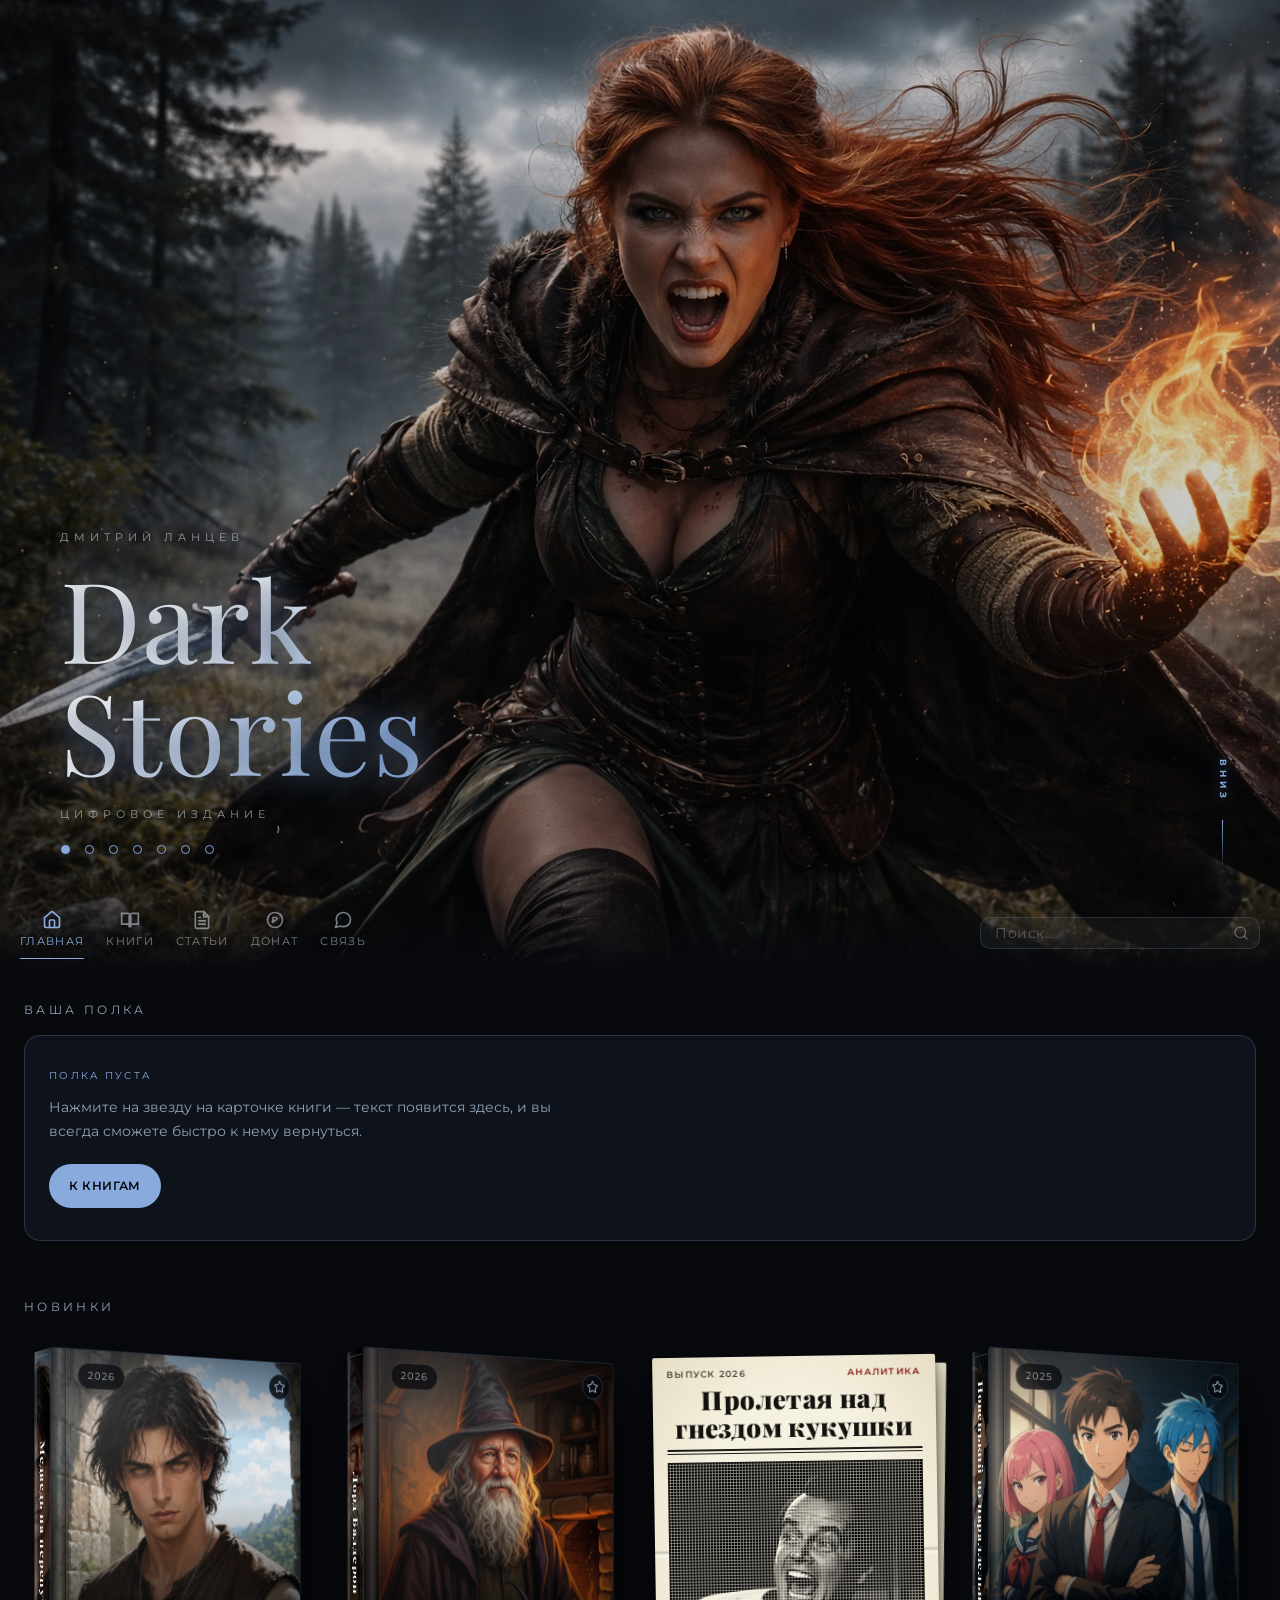
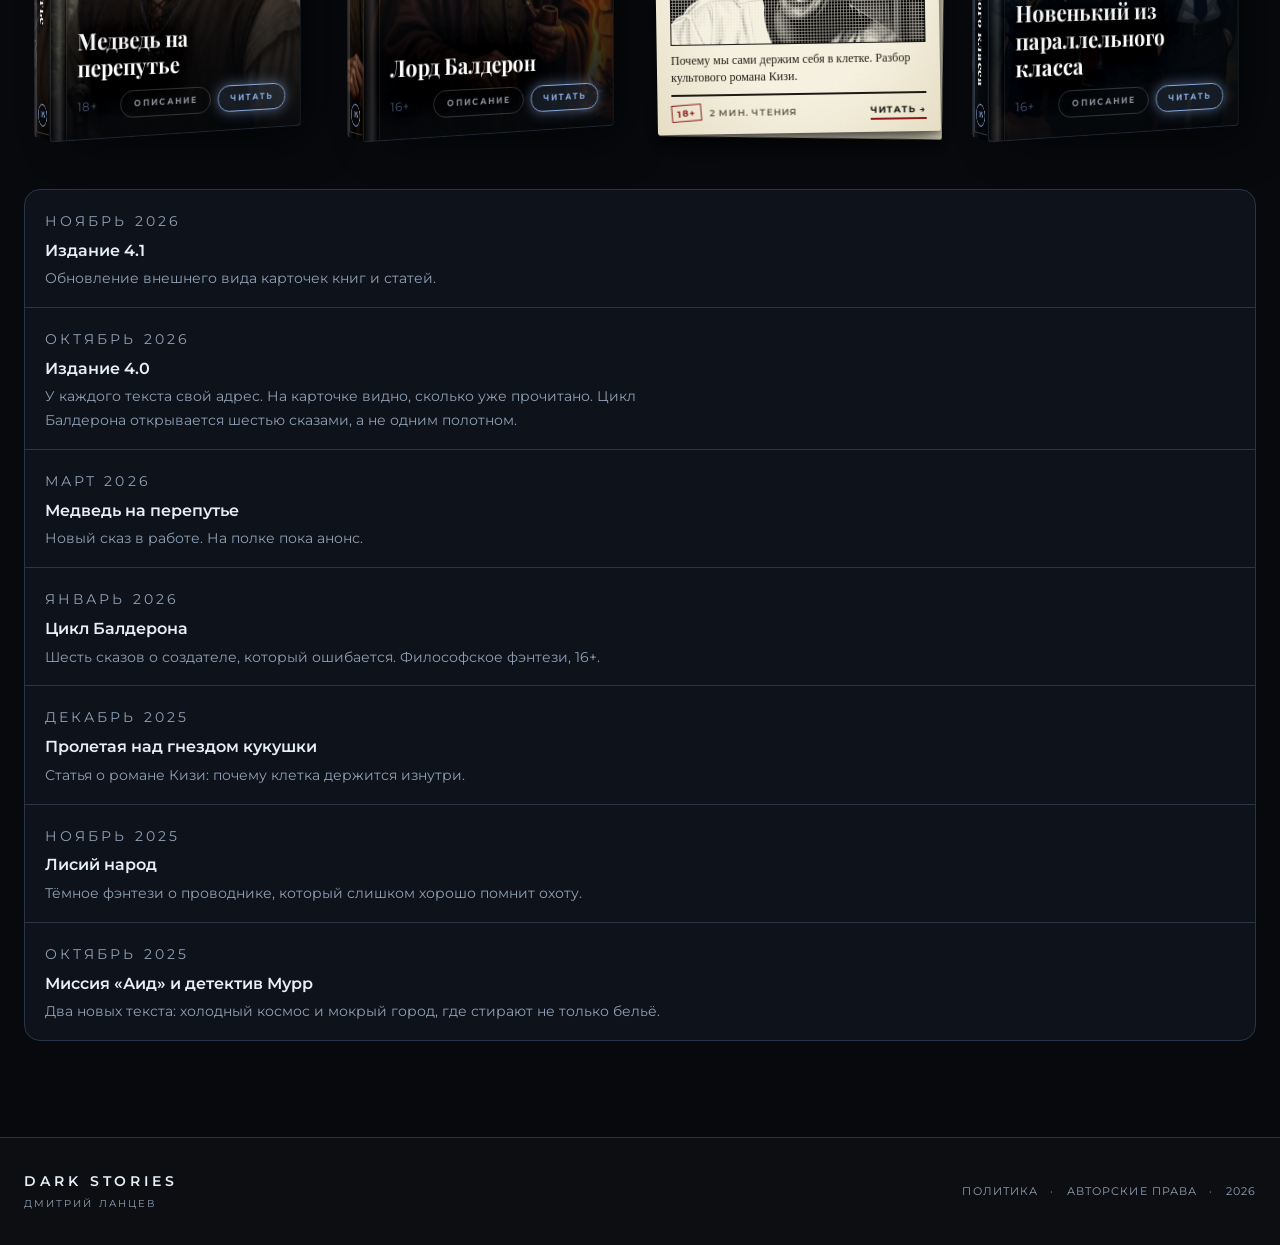
==== commit 8ac8a2ab: "обновление до 4.2" ====
--- a/index.html
+++ b/index.html
@@ -1,2884 +1,89 @@
 <!DOCTYPE html>
 <html lang="ru">
 <head>
-    <meta charset="utf-8">
-    <meta name="viewport" content="width=device-width, initial-scale=1.0, user-scalable=yes">
-    <meta name="theme-color" content="#05070a">
-    <meta name="description" content="Тёмные истории от Дмитрия Ланцева — рассказы и статьи в жанре мистика и тёмное фэнтези" id="metaDescription">
-    <meta property="og:type" content="website">
-    <meta property="og:site_name" content="Dark Stories">
-    <meta property="og:title" content="Dark Stories" id="ogTitle">
-    <meta property="og:description" content="Тёмные истории от Дмитрия Ланцева — рассказы и статьи в жанре мистика и тёмное фэнтези" id="ogDescription">
-    <meta property="og:image" content="cap/header_1.jpg" id="ogImage">
-    <meta property="og:url" content="" id="ogUrl">
-    <meta name="twitter:card" content="summary_large_image">
-    <meta name="twitter:title" content="Dark Stories" id="twitterTitle">
-    <meta name="twitter:description" content="Тёмные истории от Дмитрия Ланцева — рассказы и статьи в жанре мистика и тёмное фэнтези" id="twitterDescription">
-    <meta name="twitter:image" content="cap/header_1.jpg" id="twitterImage">
-    <meta name="apple-mobile-web-app-capable" content="yes">
-    <meta name="apple-mobile-web-app-status-bar-style" content="black-translucent">
-    <meta name="apple-mobile-web-app-title" content="Dark Stories">
-    <link rel="apple-touch-icon" href="apple-touch-icon.png">
-    <title>Dark Stories</title>
-    <link rel="icon" type="image/png" sizes="16x16" href="favicon-16x16.png">
-    <link rel="icon" type="image/png" sizes="32x32" href="favicon-32x32.png">
-    <link rel="apple-touch-icon" sizes="180x180" href="apple-touch-icon.png">
-    <link rel="manifest" href="site.webmanifest">
-    <link href="https://fonts.googleapis.com/css2?family=Montserrat:wght@300;400;500;600;700;800&family=Playfair+Display:wght@400;500;600;700;800;900&display=swap" rel="stylesheet">
-    <script src="https://cdn.jsdelivr.net/npm/marked/marked.min.js"></script>
-
-    <!-- Yandex.Metrika counter -->
-    <script type="text/javascript">
-        (function(m,e,t,r,i,k,a){
-            m[i]=m[i]||function(){(m[i].a=m[i].a||[]).push(arguments)};
-            m[i].l=1*new Date();
-            for (var j = 0; j < document.scripts.length; j++) {if (document.scripts[j].src === r) { return; }}
-            k=e.createElement(t),a=e.getElementsByTagName(t)[0],k.async=1,k.src=r,a.parentNode.insertBefore(k,a)
-        })(window, document,'script','https://mc.yandex.ru/metrika/tag.js', 'ym');
-        ym(108542095, 'init', {webvisor:true, clickmap:true, accurateTrackBounce:true, trackLinks:true});
-    </script>
-    <noscript><div><img src="https://mc.yandex.ru/watch/108542095" style="position:absolute; left:-9999px;" alt="" /></div></noscript>
-
-    <style>
-        /* ========== БАЗОВЫЕ СТИЛИ ========== */
-        * { margin: 0; padding: 0; box-sizing: border-box; -webkit-tap-highlight-color: transparent; }
-
-        :focus-visible {
-            outline: 2px solid var(--accent);
-            outline-offset: 3px;
-            border-radius: 4px;
-        }
-
-        /* ========== SVG ИКОНКИ (замена Font Awesome) ========== */
-        .icon {
-            display: inline-block;
-            width: 1em;
-            height: 1em;
-            vertical-align: -0.125em;
-            flex-shrink: 0;
-        }
-        .icon-stroke {
-            fill: none;
-            stroke: currentColor;
-            stroke-width: 2;
-            stroke-linecap: round;
-            stroke-linejoin: round;
-        }
-        .icon-fill { fill: currentColor; stroke: none; }
-        @keyframes icon-spin { to { transform: rotate(360deg); } }
-        .icon-spin { animation: icon-spin 0.85s linear infinite; }
-
-        :root {
-            --accent: #88aadd;
-            --bg-dark: #05070a;
-            --text-light: #e0e8f5;
-            --error-red: #ff5555;
-        }
-
-        body {
-            background: var(--bg-dark);
-            color: var(--text-light);
-            font-family: -apple-system, BlinkMacSystemFont, 'Segoe UI', Roboto, sans-serif;
-            line-height: 1.6;
-            overscroll-behavior: none;
-            -webkit-tap-highlight-color: transparent;
-            min-height: 100vh;
-            display: flex;
-            flex-direction: column;
-        }
-        html {
-            background: var(--bg-dark);
-            overscroll-behavior: none;
-            -webkit-tap-highlight-color: transparent;
-        }
-
-        @media (max-width: 768px) {
-            html { background: #000 !important; }
-            body { background: #000 !important; }
-            .reader-overlay { background: #000 !important; }
-            .support-tab-section, .contact-card, .modal-box, .support-modal-content {
-                background: rgba(0,0,0,0.85) !important;
-                backdrop-filter: blur(12px);
-            }
-            .reader-content.night-mode { background: #000 !important; }
-        }
-
-        /* ========== BLOB ФОНЫ ========== */
-        .blob {
-            position: fixed;
-            width: 50vw;
-            height: 50vw;
-            border-radius: 50%;
-            background: radial-gradient(circle, rgba(136,170,221,0.08), transparent 70%);
-            filter: blur(80px);
-            pointer-events: none;
-            z-index: 0;
-        }
-        .blob-1 { top: -20%; left: -20%; animation: floatBlob1 25s infinite; }
-        .blob-2 { bottom: -20%; right: -20%; background: radial-gradient(circle, rgba(255,107,107,0.05), transparent 70%); animation: floatBlob2 30s infinite; }
-        @keyframes floatBlob1 { 0%,100% { transform: translate(0,0); } 50% { transform: translate(100px,50px); } }
-        @keyframes floatBlob2 { 0%,100% { transform: translate(0,0); } 50% { transform: translate(-80px,-60px); } }
-
-        /* ========== ШАПКА ========== */
-        header {
-            height: 100vh;
-            flex-shrink: 0;
-            position: relative;
-            display: flex;
-            align-items: flex-end;
-            justify-content: flex-start;
-            overflow: hidden;
-            padding: 0 60px 80px;
-        }
-        @media (max-width: 768px) {
-            header { padding: 0 24px 70px; align-items: flex-end; }
-        }
-        .header-slide {
-            position: absolute;
-            top: 0; left: 0; width: 100%; height: 100%;
-            background-size: cover;
-            background-position: center;
-            opacity: 0;
-            transition: opacity 1.5s ease-in-out;
-            z-index: 0;
-        }
-        .header-slide.active { opacity: 1; }
-        header::before {
-            content: "";
-            position: absolute;
-            inset: 0;
-            background: linear-gradient(to bottom, rgba(5,7,10,0.1) 0%, rgba(5,7,10,0.3) 100%);
-            z-index: 1;
-            pointer-events: none;
-        }
-        .title-group {
-            position: relative;
-            z-index: 2;
-        }
-        .header-eyebrow {
-            display: flex;
-            align-items: center;
-            gap: 12px;
-            margin-bottom: 16px;
-            animation: fadeInUp 0.8s ease-out forwards;
-            opacity: 0;
-        }
-        .header-eyebrow span {
-            font-family: 'Montserrat', sans-serif;
-            font-size: 10px;
-            letter-spacing: 4px;
-            text-transform: uppercase;
-            color: var(--accent);
-            opacity: 0.8;
-            text-shadow: 0 2px 10px rgba(136, 170, 221, 0.3);
-        }
-        .site-title {
-            font-family: 'Playfair Display', serif;
-            font-weight: 400;
-            font-size: clamp(3.5em, 11vw, 7em);
-            letter-spacing: 2px;
-            line-height: 1.0;
-            margin-bottom: 20px;
-            background: linear-gradient(135deg, #ffffff 20%, var(--accent) 55%, #ffffff 100%);
-            background-size: 200% auto;
-            -webkit-background-clip: text;
-            background-clip: text;
-            -webkit-text-fill-color: transparent;
-            text-shadow: 
-                0 2px 30px rgba(0, 0, 0, 0.55),
-                0 0 34px rgba(136, 170, 221, 0.85);
-            animation: titleZoom 1s forwards, colorFlow 7s ease-in-out infinite;
-        }
-        @keyframes titleZoom { 0% { opacity: 0; transform: translateY(20px); } 100% { opacity: 1; transform: translateY(0); } }
-        @keyframes colorFlow { 0% { background-position: 0% 50%; } 50% { background-position: 100% 50%; } 100% { background-position: 0% 50%; } }
-        .author-line {
-            display: flex;
-            align-items: center;
-            gap: 16px;
-            margin-bottom: 28px;
-            animation: fadeInUp 0.8s ease-out 0.2s forwards;
-            opacity: 0;
-        }
-        .author-name {
-            font-family: 'Montserrat', sans-serif;
-            font-size: 11px;
-            letter-spacing: 5px;
-            text-transform: uppercase;
-            color: rgba(224,232,245,0.6);
-            text-shadow: 0 2px 10px rgba(0, 0, 0, 0.8);
-        }
-        @keyframes fadeInUp { from { opacity: 0; transform: translateY(16px); } to { opacity: 1; transform: translateY(0); } }
-
-        .scroll-indicator {
-            position: absolute;
-            bottom: 30px;
-            right: 50px;
-            text-align: center;
-            cursor: pointer;
-            z-index: 20;
-        }
-        @media (max-width: 768px) { .scroll-indicator { right: 24px; } }
-        .scroll-indicator span {
-            font-family: 'Montserrat', sans-serif;
-            font-size: 9px;
-            font-weight: 700;
-            letter-spacing: 4px;
-            text-transform: uppercase;
-            color: var(--accent);
-            opacity: 1;
-            writing-mode: vertical-rl;
-            animation: textGlow 2s ease-in-out infinite;
-            text-shadow: 0 0 15px rgba(136, 170, 221, 0.6);
-        }
-        .scroll-line {
-            width: 1px;
-            height: 50px;
-            background: linear-gradient(to bottom, var(--accent), transparent);
-            margin: 10px auto 0;
-            animation: scrollPulse 2s infinite;
-        }
-        @keyframes textGlow { 0%,100% { opacity: 0.4; } 50% { opacity: 0.9; } }
-        @keyframes scrollPulse { 0%,100% { opacity: 0.3; } 50% { opacity: 1; } }
-
-        /* ========== НАВИГАЦИЯ ========== */
-        nav.tabs {
-            position: sticky;
-            top: 0;
-            z-index: 100;
-            display: flex;
-            justify-content: space-between;
-            align-items: center;
-            padding: 12px 20px;
-            background: rgba(10, 14, 20, 0.55);
-            backdrop-filter: blur(16px);
-            border-bottom: 1px solid rgba(136, 170, 221, 0.25);
-            flex-wrap: wrap;
-            gap: 10px;
-            box-shadow: 0 4px 20px rgba(0, 0, 0, 0.3);
-            transition: transform 0.35s ease;
-            will-change: transform;
-        }
-        .nav-links {
-            display: flex;
-            gap: 22px;
-            flex-wrap: wrap;
-            justify-content: flex-start;
-            background: transparent;
-            border: none;
-            padding: 0;
-        }
-        .nav-right {
-            display: flex;
-            align-items: center;
-            gap: 10px;
-            margin-left: auto;
-        }
-        .search-container {
-            max-width: 280px;
-            width: 100%;
-            position: relative;
-        }
-        .tab-link {
-            font-family: 'Montserrat', sans-serif;
-            font-size: 7px;
-            letter-spacing: 1px;
-            cursor: pointer;
-            opacity: 0.5;
-            transition: 0.3s;
-            padding: 5px 0 10px;
-            position: relative;
-            color: var(--text-light);
-            text-transform: uppercase;
-            background: transparent;
-            border: none;
-            border-radius: 0;
-            display: flex;
-            flex-direction: column;
-            align-items: center;
-            gap: 5px;
-        }
-        .tab-link .icon { width: 18px; height: 18px; transition: color 0.3s ease, filter 0.3s ease; }
-        .tab-link.active {
-            opacity: 1;
-            color: var(--accent);
-        }
-        .tab-link.active::after {
-            content: '';
-            position: absolute;
-            bottom: 0;
-            left: 0;
-            right: 0;
-            height: 1px;
-            background: var(--accent);
-        }
-        .tab-link:hover {
-            opacity: 1;
-            color: #ffffff;
-        }
-        .tab-link:hover .icon {
-            filter: drop-shadow(0 0 4px rgba(255,255,255,0.9));
-        }
-
-        /* ========== МОБИЛЬНЫЕ УСТРОЙСТВА ========== */
-        @media (max-width: 768px) {
-            nav.tabs {
-                flex-direction: column;
-                align-items: stretch;
-            }
-            .nav-links { justify-content: center; gap: 15px; }
-            .nav-right { width: 100%; margin-left: 0; }
-            .search-container { max-width: 100%; }
-            nav.tabs.nav-hidden {
-                transform: translateY(-100%);
-            }
-        }
-
-        /* ========== ПОИСК ========== */
-        .search-container { max-width: 280px; width: 100%; position: relative; }
-        .search-input-wrapper {
-            display: flex;
-            align-items: center;
-            background: rgba(255,255,255,0.04);
-            border: 1px solid rgba(136,170,221,0.18);
-            border-radius: 10px;
-            transition: 0.3s;
-            overflow: hidden;
-        }
-        .search-input-wrapper:focus-within {
-            border-color: var(--accent);
-            background: rgba(136,170,221,0.08);
-            box-shadow: 0 0 20px rgba(136,170,221,0.15);
-        }
-        #searchInput {
-            flex: 1;
-            background: transparent;
-            border: none;
-            padding: 9px 14px;
-            color: var(--text-light);
-            font-size: 11px;
-            letter-spacing: 0.5px;
-            outline: none;
-        }
-        #searchInput::placeholder { color: rgba(224,232,245,0.3); }
-        .search-btn { background: transparent; border: none; padding: 0 12px; color: var(--accent); cursor: pointer; opacity: 0.7; }
-        .clear-search { background: transparent; border: none; padding: 0 10px; color: rgba(255,255,255,0.3); cursor: pointer; }
-        .clear-search:hover { color: var(--error-red); }
-        .search-results {
-            position: absolute;
-            top: calc(100% + 6px);
-            left: 0; right: 0;
-            background: rgba(10,14,20,0.98);
-            backdrop-filter: blur(20px);
-            border: 1px solid rgba(136,170,221,0.2);
-            border-radius: 12px;
-            max-height: 300px;
-            overflow-y: auto;
-            z-index: 200;
-            display: none;
-            box-shadow: 0 20px 40px rgba(0,0,0,0.6);
-        }
-        .search-results.show { display: block; }
-        .search-result-item { padding: 10px 14px; cursor: pointer; border-bottom: 1px solid rgba(255,255,255,0.04); transition: 0.2s; }
-        .search-result-item:hover { background: rgba(136,170,221,0.08); }
-        .search-result-title { font-family: 'Montserrat', sans-serif; font-weight: 600; color: var(--accent); font-size: 12px; margin-bottom: 3px; }
-        .search-result-snippet { font-size: 11px; color: rgba(224,232,245,0.5); line-height: 1.5; }
-        .search-result-snippet mark { background: rgba(136,170,221,0.25); color: var(--accent); border-radius: 2px; }
-        .search-stats { padding: 8px 14px; font-size: 10px; color: rgba(224,232,245,0.4); border-bottom: 1px solid rgba(255,255,255,0.05); letter-spacing: 1px; }
-
-        /* ========== СЕТКА КАРТОЧЕК ========== */
-        .content-grid {
-            display: grid;
-            gap: 24px;
-            padding: 40px 0;
-            max-width: 1400px;
-            margin: 0 auto;
-        }
-        @media (max-width: 768px) and (orientation: portrait) {
-            .content-grid { grid-template-columns: 1fr; gap: 20px; }
-        }
-        @media (max-width: 900px) and (orientation: landscape) {
-            .content-grid { grid-template-columns: repeat(2, 1fr); gap: 14px; }
-        }
-        @media (min-width: 768px) and (max-width: 900px) and (orientation: portrait) {
-            .content-grid { grid-template-columns: repeat(2, 1fr); }
-        }
-        @media (min-width: 900px) and (max-width: 1024px) {
-            .content-grid { grid-template-columns: repeat(3, 1fr); }
-        }
-        @media (min-width: 1024px) and (max-width: 1920px) {
-            .content-grid { grid-template-columns: repeat(4, 1fr); }
-        }
-        @media (min-width: 1920px) {
-            .content-grid { grid-template-columns: repeat(5, 1fr); }
-        }
-
-        /* ========== КАРТОЧКИ ========== */
-        .card {
-            position: relative;
-            border-radius: 20px;
-            overflow: hidden;
-            transition: transform 0.35s ease, box-shadow 0.35s ease, border-color 0.35s ease;
-            border: 1px solid rgba(136,170,221,0.18);
-            background: rgba(8, 11, 16, 0.5);
-            display: flex;
-            flex-direction: column;
-            cursor: pointer;
-        }
-        .card.missing { opacity: 0.4; filter: grayscale(0.3); pointer-events: none; }
-
-        /* --- Зеркальный блик (эффект стекла) --- */
-        .card::before {
-            content: '';
-            position: absolute;
-            top: 0; left: 0; right: 0;
-            height: 55%;
-            background: linear-gradient(160deg, rgba(255,255,255,0.13) 0%, rgba(255,255,255,0.05) 30%, transparent 60%);
-            border-radius: 20px 20px 60% 0 / 20px 20px 40px 0;
-            z-index: 3;
-            pointer-events: none;
-            transition: opacity 0.35s ease;
-        }
-        /* Нижняя полоска */
-        .card::after {
-            content: '';
-            position: absolute;
-            bottom: 0; left: 0; right: 0;
-            height: 3px;
-            background: linear-gradient(90deg, transparent, var(--accent), rgba(255,255,255,0.8), var(--accent), transparent);
-            transform: scaleX(0);
-            transition: transform 0.4s ease;
-            z-index: 4;
-            pointer-events: none;
-        }
-        .card:hover {
-            transform: translateY(-6px);
-            border-color: rgba(136,170,221,0.55);
-            box-shadow: 0 20px 50px rgba(0,0,0,0.6), 0 0 30px rgba(136,170,221,0.15), inset 0 1px 0 rgba(255,255,255,0.12);
-        }
-        .card:hover::before { opacity: 1.5; }
-        .card:hover::after { transform: scaleX(1); }
-
-        /* --- Обложка --- */
-        .card-image-wrapper {
-            position: relative;
-            width: 100%;
-            padding-bottom: 133.33%;
-            overflow: hidden;
-        }
-        .card-image {
-            position: absolute;
-            top: 0; left: 0;
-            width: 100%; height: 100%;
-            object-fit: cover;
-            display: block;
-            filter: grayscale(60%) brightness(0.85);
-            transition: filter 0.4s ease, transform 0.4s ease;
-        }
-        .card:hover .card-image {
-            filter: grayscale(0%) brightness(1);
-            transform: scale(1.06);
-        }
-
-        /* Бейджи на обложке */
-        .card-badges {
-            position: absolute;
-            top: 12px;
-            left: 12px;
-            right: 12px;
-            display: flex;
-            justify-content: space-between;
-            align-items: flex-start;
-            z-index: 4;
-            pointer-events: none;
-        }
-        .card-favorite-badge {
-            width: 26px;
-            height: 26px;
-            display: flex;
-            align-items: center;
-            justify-content: center;
-            background: rgba(5,7,10,0.88);
-            border-radius: 50%;
-            border: 1px solid rgba(136,170,221,0.3);
-            pointer-events: auto;
-            cursor: pointer;
-            opacity: 1;
-            transition: border-color 0.25s ease, background 0.25s ease, transform 0.15s ease;
-            position: relative;
-        }
-        .card-favorite-badge .icon {
-            width: 13px;
-            height: 13px;
-            color: rgba(224,232,245,0.6);
-            transition: color 0.25s ease;
-            position: absolute;
-            top: 50%;
-            left: 50%;
-            transform: translate(-50%, -50%);
-        }
-        .card-favorite-badge:hover { border-color: var(--accent); transform: scale(1.08); }
-        .card-favorite-badge.active { border-color: rgba(255,255,255,0.75); background: rgba(255,255,255,0.1); box-shadow: 0 0 14px rgba(255,255,255,0.55); }
-        .card-favorite-badge.active .icon { color: #ffffff; fill: #ffffff; filter: drop-shadow(0 0 4px rgba(255,255,255,0.9)); }
-        .card-year-badge {
-            font-family: 'Montserrat', sans-serif;
-            font-size: 8px;
-            letter-spacing: 1px;
-            color: rgba(224,232,245,0.5);
-            background: rgba(5,7,10,0.6);
-            backdrop-filter: blur(8px);
-            padding: 4px 10px;
-            border-radius: 20px;
-            border: 1px solid rgba(255,255,255,0.1);
-            opacity: 0;
-            transform: translateY(-4px);
-            transition: opacity 0.3s ease 0.05s, transform 0.3s ease 0.05s;
-        }
-        .card:hover .card-year-badge { opacity: 1; transform: translateY(0); }
-
-        /* Fallback если нет обложки */
-        .card-image-fallback {
-            position: absolute;
-            inset: 0;
-            display: flex;
-            align-items: center;
-            justify-content: center;
-            background: linear-gradient(135deg, #0d1117 0%, #141a24 100%);
-        }
-        .card-image-fallback span {
-            font-family: 'Montserrat', sans-serif;
-            font-size: 10px;
-            letter-spacing: 4px;
-            text-transform: uppercase;
-            color: rgba(136,170,221,0.2);
-        }
-
-        /* --- Контент карточки --- */
-        .card-content {
-            position: absolute;
-            bottom: 0; left: 0; right: 0;
-            padding: 24px 20px 20px;
-            background: linear-gradient(to top, rgba(5,7,10,0.98) 0%, rgba(5,7,10,0.85) 40%, rgba(5,7,10,0.4) 70%, transparent 100%);
-            z-index: 2;
-        }
-        .card-genre {
-            font-family: 'Montserrat', sans-serif;
-            font-size: 11px;
-            font-weight: 700;
-            letter-spacing: 3px;
-            color: var(--accent);
-            text-transform: uppercase;
-            opacity: 0;
-            transform: translateY(10px);
-            transition: opacity 0.3s ease, transform 0.3s ease;
-            margin-bottom: 6px;
-            text-shadow: 
-                0 0 15px rgba(0, 0, 0, 1),
-                0 0 30px rgba(0, 0, 0, 0.9);
-        }
-        .card h3 {
-            font-family: 'Montserrat', sans-serif;
-            font-size: 1.2rem;
-            font-weight: 700;
-            color: #fff;
-            margin-bottom: 6px;
-            line-height: 1.3;
-            transition: color 0.3s;
-            text-shadow: 
-                0 2px 25px rgba(0, 0, 0, 1),
-                0 0 50px rgba(0, 0, 0, 0.8);
-        }
-        .card:hover h3 { color: var(--accent); }
-
-        .card-desc {
-            font-size: 13px;
-            color: rgba(200,215,230,0.65);
-            line-height: 1.5;
-            margin-bottom: 12px;
-            max-height: 0;
-            overflow: hidden;
-            transition: max-height 0.4s ease, opacity 0.3s ease, margin-top 0.4s ease;
-            opacity: 0;
-            text-shadow: 
-                0 2px 15px rgba(0, 0, 0, 1);
-        }
-        .card.desc-open .card-desc { max-height: 140px; opacity: 1; margin-top: 4px; }
-
-        .card-footer {
-            display: flex;
-            justify-content: space-between;
-            align-items: center;
-        }
-        .card-footer-actions { display: flex; gap: 8px; }
-        .age-rating {
-            font-family: 'Montserrat', sans-serif;
-            font-size: 12px;
-            color: rgba(136,170,221,0.5);
-            letter-spacing: 1px;
-            transition: all 0.3s ease;
-            font-weight: 400;
-            text-shadow: 
-                0 2px 15px rgba(0, 0, 0, 1);
-        }
-        .btn-read {
-            background: rgba(136,170,221,0.12);
-            border: 1px solid var(--accent);
-            border-radius: 20px;
-            color: var(--accent);
-            font-family: 'Montserrat', sans-serif;
-            font-size: 9px;
-            font-weight: 700;
-            letter-spacing: 2px;
-            text-transform: uppercase;
-            cursor: pointer;
-            padding: 5px 14px;
-            transition: background 0.3s, border-color 0.3s, color 0.3s, box-shadow 0.3s;
-            text-shadow: none;
-            box-shadow: 0 0 14px rgba(136,170,221,0.55);
-        }
-        .btn-read:hover {
-            background: rgba(255,255,255,0.1);
-            color: #ffffff;
-            border-color: rgba(255,255,255,0.8);
-            box-shadow: 0 0 14px rgba(255,255,255,0.6);
-        }
-        .btn-desc {
-            background: transparent;
-            border: 1px solid rgba(255,255,255,0.18);
-            border-radius: 20px;
-            color: rgba(224,232,245,0.6);
-            font-family: 'Montserrat', sans-serif;
-            font-size: 9px;
-            font-weight: 700;
-            letter-spacing: 2px;
-            text-transform: uppercase;
-            cursor: pointer;
-            padding: 5px 14px;
-            transition: background 0.3s, border-color 0.3s, color 0.3s;
-            text-shadow: none;
-        }
-        .btn-desc:hover, .card.desc-open .btn-desc {
-            background: rgba(255,255,255,0.08);
-            color: #fff;
-            border-color: rgba(255,255,255,0.4);
-        }
-
-        /* ========== МОБИЛЬНАЯ АНИМАЦИЯ КАРТОЧЕК ========== */
-@media (max-width: 768px) {
-    .card-visible {
-        border-color: rgba(136,170,221,0.4);
-        box-shadow: 0 0 25px rgba(136,170,221,0.2);
-    }
-    .card-visible .card-image { filter: grayscale(0%) brightness(1); }
-    .card-visible h3 { color: var(--accent); }
-    .card-visible .card-year-badge { opacity: 1; transform: translateY(0); }
-    .card-visible::after { transform: scaleX(1); }
-
-    .card-visible .card-genre {
-        opacity: 1;
-        transform: translateY(0);
-    }
-    .card-visible .age-rating {
-        color: #ffffff;
-        font-weight: 700;
-        opacity: 1;
-    }
-
-    .btn-read { display: inline-block; }
-}
-
-        /* ========== ЭФФЕКТЫ ПРИ НАВЕДЕНИИ ========== */
-        .card:hover .card-genre {
-            opacity: 1;
-            transform: translateY(0);
-        }
-        .card:hover .age-rating {
-            color: #ffffff;
-            font-weight: 700;
-            opacity: 1;
-        }
-
-        /* ========== НЕДАВНО ЧИТАЛ ========== */
-        .recent-shelf {
-            margin: 8px 0 40px;
-        }
-        .recent-shelf-label {
-            font-family: 'Montserrat', sans-serif;
-            font-size: 10px;
-            letter-spacing: 3px;
-            text-transform: uppercase;
-            color: rgba(224,232,245,0.4);
-            margin-bottom: 16px;
-        }
-        .recent-shelf-row {
-            display: flex;
-            gap: 14px;
-            overflow-x: auto;
-            padding-bottom: 10px;
-        }
-        .recent-card {
-            flex: 0 0 auto;
-            width: 92px;
-            cursor: pointer;
-        }
-        .recent-card .thumb {
-            aspect-ratio: 3/4;
-            position: relative;
-            overflow: hidden;
-            border-radius: 10px;
-            border: 1px solid rgba(136,170,221,0.18);
-            background: #0d1117;
-            transition: border-color 0.25s ease;
-        }
-        .recent-card:hover .thumb { border-color: var(--accent); }
-        .recent-card .thumb img {
-            width: 100%; height: 100%;
-            object-fit: cover;
-            display: block;
-            filter: grayscale(60%) brightness(0.85);
-            transition: filter 0.3s ease;
-        }
-        .recent-card:hover .thumb img { filter: grayscale(0%) brightness(1); }
-        .recent-card .thumb .fallback {
-            position: absolute; inset: 0;
-            display: flex; align-items: center; justify-content: center;
-            background: linear-gradient(135deg, #0d1117 0%, #141a24 100%);
-            font-family: 'Montserrat', sans-serif;
-            font-size: 8px;
-            letter-spacing: 2px;
-            text-transform: uppercase;
-            color: rgba(136,170,221,0.2);
-            text-align: center;
-            padding: 6px;
-        }
-        .recent-card-title {
-            font-family: 'Montserrat', sans-serif;
-            font-weight: 700;
-            font-size: 11px;
-            color: var(--accent);
-            margin-top: 8px;
-            line-height: 1.3;
-            display: -webkit-box;
-            -webkit-line-clamp: 2;
-            -webkit-box-orient: vertical;
-            overflow: hidden;
-            transition: color 0.3s ease, text-shadow 0.3s ease;
-        }
-        .recent-card:hover .recent-card-title {
-            color: #ffffff;
-            text-shadow: 0 0 10px rgba(255,255,255,0.65);
-        }
-
-        /* ========== СВЯЗЬ ========== */
-        .contact-header { text-align: center; max-width: 600px; margin: 0 auto 40px; padding: 0 20px; }
-        .contact-header h2 {
-            font-family: 'Playfair Display', serif;
-            font-size: clamp(2rem, 8vw, 3.5rem);
-            line-height: 1.2;
-            margin-bottom: 16px;
-            background: linear-gradient(135deg, #ffffff 30%, #88aadd 100%);
-            -webkit-background-clip: text;
-            -webkit-text-fill-color: transparent;
-            background-clip: text;
-            display: inline-block;
-        }
-        .contact-header p {
-            color: rgba(224,232,245,0.6);
-            font-size: clamp(0.8rem, 4vw, 1rem);
-            font-family: 'Montserrat', sans-serif;
-        }
-        .contact-grid {
-            display: flex;
-            justify-content: center;
-            gap: 20px;
-            flex-wrap: wrap;
-            margin: 30px 0;
-        }
-        .contact-card {
-            display: flex;
-            flex-direction: row;
-            align-items: center;
-            gap: 18px;
-            padding: 18px 28px;
-            background: rgba(255,255,255,0.03);
-            border: 1px solid rgba(136,170,221,0.15);
-            border-radius: 16px;
-            text-decoration: none;
-            color: var(--text-light);
-            transition: all 0.3s;
-            width: 300px;
-        }
-        .contact-card:hover {
-            border-color: rgba(136,170,221,0.45);
-            transform: translateY(-3px);
-            background: rgba(136,170,221,0.06);
-            box-shadow: 0 12px 30px rgba(0,0,0,0.4);
-        }
-        .contact-card i { font-size: 1.8rem; color: var(--accent); }
-        .contact-info { display: flex; flex-direction: column; }
-        .contact-name {
-            font-family: 'Montserrat', sans-serif;
-            font-size: 9px;
-            letter-spacing: 2px;
-            text-transform: uppercase;
-            font-weight: 700;
-            color: var(--accent);
-            margin-bottom: 3px;
-        }
-        .contact-value { font-size: 12px; color: rgba(224,232,245,0.7); }
-        @media (max-width: 768px) {
-            .contact-grid { gap: 12px; }
-            .contact-card { width: 260px; padding: 14px 18px; gap: 14px; }
-        }
-
-        /* ========== ПОДДЕРЖКА ========== */
-        .support-tab-section {
-            margin: 40px auto;
-            padding: 50px 30px;
-            background: rgba(15,20,28,0.5);
-            backdrop-filter: blur(12px);
-            border: 1px solid rgba(136,170,221,0.25);
-            border-radius: 28px;
-            text-align: center;
-            max-width: 480px;
-            transition: all 0.4s ease;
-        }
-        .support-tab-section:hover {
-            border-color: rgba(136,170,221,0.5);
-            box-shadow: 0 12px 40px rgba(136,170,221,0.1);
-            transform: translateY(-2px);
-        }
-        .support-icon {
-            font-size: 3em;
-            color: #ff6b6b;
-            cursor: pointer;
-            display: inline-flex;
-            align-items: center;
-            justify-content: center;
-            background: none;
-            border: none;
-            padding: 0;
-            line-height: 1;
-        }
-        .support-icon .icon {
-            filter: drop-shadow(0 0 8px rgba(255,107,107,0.5));
-            transition: filter 0.3s;
-            animation: heartbeatFast 0.75s ease-in-out infinite;
-            transform-origin: center;
-            transform-box: fill-box;
-        }
-        .support-icon:hover .icon {
-            filter: drop-shadow(0 0 18px rgba(255,107,107,0.9));
-            animation: heartbeatSuperFast 0.4s ease-in-out infinite;
-        }
-        @keyframes heartbeatFast {
-            0%,100% { transform: scale(1); }
-            25% { transform: scale(1.15); }
-            40% { transform: scale(1.05); }
-            55% { transform: scale(1.15); }
-            70% { transform: scale(1.05); }
-        }
-        @keyframes heartbeatSuperFast {
-            0%,100% { transform: scale(1); }
-            20% { transform: scale(1.2); }
-            35% { transform: scale(1.05); }
-            50% { transform: scale(1.2); }
-            65% { transform: scale(1.05); }
-            80% { transform: scale(1.2); }
-        }
-        .support-tab-section h3 {
-            font-family: 'Montserrat', sans-serif;
-            font-size: 1.2em;
-            letter-spacing: 3px;
-            margin: 16px 0 8px;
-            color: #fff;
-        }
-        .support-tab-section p { color: rgba(224,232,245,0.6); font-size: 0.85em; margin-bottom: 20px; }
-        .support-tab-btn {
-            background: rgba(136,170,221,0.08);
-            border: 1px solid rgba(136,170,221,0.4);
-            border-radius: 40px;
-            padding: 11px 28px;
-            color: var(--accent);
-            font-family: 'Montserrat', sans-serif;
-            font-size: 10px;
-            letter-spacing: 2.5px;
-            cursor: pointer;
-            transition: 0.3s;
-        }
-        .support-tab-btn:hover {
-            background: var(--accent);
-            color: #000;
-            border-color: var(--accent);
-            box-shadow: 0 0 25px rgba(136,170,221,0.3);
-        }
-
-        /* ========== ПРОГРЕСС-БАР ========== */
-        .progress-bar-container {
-            position: fixed;
-            top: 0; left: 0; width: 100%;
-            height: 2px;
-            background: rgba(136,170,221,0.12);
-            z-index: 9999;
-            display: none;
-        }
-        .progress-bar-fill {
-            height: 100%;
-            width: 0%;
-            background: linear-gradient(90deg, var(--accent), #fff, var(--accent));
-            background-size: 200% 100%;
-            transition: width 0.15s ease-out;
-        }
-
-                /* ========== ЧИТАЛКА ========== */
-        .reader-overlay {
-            position: fixed;
-            inset: 0;
-            background: #05070a;
-            z-index: 2000;
-            display: none;
-            overflow-y: auto;
-        }
-        .reader-content {
-            max-width: 700px;
-            margin: 0 auto;
-            padding: 60px 30px;
-            background: rgba(10,14,23,0.95);
-            backdrop-filter: blur(4px);
-            border: 1px solid rgba(136,170,221,0.12);
-            box-shadow: 0 10px 40px rgba(0,0,0,0.4);
-        }
-        .reader-body h1,
-        .reader-body h2,
-        .reader-body h3,
-        .reader-body h4,
-        .reader-body h5,
-        .reader-body h6 {
-            font-family: 'Playfair Display', serif;
-            color: var(--accent);
-        }
-        .reader-body h1 {
-            font-size: 2.2rem;
-            font-weight: 400;
-            text-align: center;
-            margin-bottom: 40px;
-            letter-spacing: 1px;
-            line-height: 1.3;
-            padding-bottom: 20px;
-            border-bottom: 1px solid rgba(136, 170, 221, 0.15);
-        }
-        .reader-body h2 { font-size: 1.5em; border-bottom: 1px solid rgba(136,170,221,0.2); padding-bottom: 8px; margin: 1.5em 0 0.5em; }
-        .reader-body h3 { font-size: 1.3em; margin: 1.5em 0 0.5em; }
-        .reader-body p { margin-bottom: 1.2em; line-height: 1.85; color: var(--text-light); }
-        .reader-body img { max-width: 100%; height: auto; display: block; margin: 20px auto; border-radius: 8px; }
-        .reader-body hr { border: none; border-top: 1px solid rgba(136,170,221,0.15); margin: 2em 0; }
-
-        /* ========== ЛЕНТА «НОВОЕ» ========== */
-        .updates-panel {
-            max-width: 700px;
-            margin: 40px auto;
-            padding: 50px 40px;
-            background: rgba(10,14,23,0.6);
-            backdrop-filter: blur(12px);
-            border: 1px solid rgba(136,170,221,0.15);
-            border-radius: 24px;
-            box-shadow: 0 10px 40px rgba(0,0,0,0.3);
-        }
-        @media (max-width: 768px) {
-            .updates-panel { padding: 34px 22px; margin: 20px auto; border-radius: 18px; }
-        }
-
-        .reader-content:not(.night-mode) {
-            background: #fdfcf8;
-            border: 1px solid rgba(0,0,0,0.05);
-            box-shadow: 0 10px 40px rgba(0,0,0,0.1);
-        }
-        .reader-content:not(.night-mode) .reader-body h1,
-        .reader-content:not(.night-mode) .reader-body h2,
-        .reader-content:not(.night-mode) .reader-body h3,
-        .reader-content:not(.night-mode) .reader-body h4,
-        .reader-content:not(.night-mode) .reader-body h5,
-        .reader-content:not(.night-mode) .reader-body h6 {
-            color: #2c3e50;
-        }
-        .reader-content:not(.night-mode) .reader-body p { color: #2c3e50; }
-
-        .night-mode.reader-content {
-            background: rgba(10,14,23,0.98);
-            border: 1px solid rgba(136,170,221,0.2);
-        }
-        .night-mode.reader-content .reader-body p { color: #b0c4de; }
-
-        /* ========== ОГЛАВЛЕНИЕ ========== */
-        .table-of-contents {
-            display: none;
-            position: fixed;
-            inset: 0;
-            background: rgba(0,0,0,0.92);
-            backdrop-filter: blur(16px);
-            z-index: 3500;
-            align-items: center;
-            justify-content: center;
-        }
-        .table-of-contents .toc-modal-box {
-            background: rgba(15,20,30,0.98);
-            border: 1px solid rgba(136,170,221,0.4);
-            border-radius: 20px;
-            padding: 24px;
-            max-width: 360px;
-            width: 90%;
-            position: relative;
-            max-height: 70vh;
-            overflow-y: auto;
-        }
-        .table-of-contents h4 {
-            margin-bottom: 14px;
-            color: var(--accent);
-            text-align: center;
-            font-family: 'Montserrat', sans-serif;
-            font-size: 10px;
-            letter-spacing: 3px;
-            text-transform: uppercase;
-        }
-        .table-of-contents a {
-            display: block;
-            color: rgba(224,232,245,0.7);
-            text-decoration: none;
-            padding: 9px 12px;
-            margin: 4px 0;
-            border-left: 2px solid transparent;
-            transition: 0.2s;
-            cursor: pointer;
-            font-size: 0.85em;
-            border-radius: 8px;
-        }
-        .table-of-contents a:hover {
-            border-left-color: var(--accent);
-            background: rgba(136,170,221,0.1);
-            color: var(--accent);
-            padding-left: 18px;
-        }
-        .toc-close {
-            position: absolute;
-            top: 12px; right: 14px;
-            background: none;
-            border: none;
-            color: rgba(255,255,255,0.3);
-            font-size: 18px;
-            cursor: pointer;
-            transition: 0.3s;
-        }
-        .toc-close:hover { color: var(--accent); }
-
-        /* ========== КНОПКИ ЧИТАЛКИ ========== */
-        .reader-controls {
-            position: fixed;
-            top: 20px; right: 20px;
-            z-index: 3000;
-            display: none;
-            flex-direction: column;
-            gap: 10px;
-        }
-        .control-btn {
-            width: 42px; height: 42px;
-            border-radius: 50%;
-            background: rgba(20,24,32,0.9);
-            backdrop-filter: blur(8px);
-            border: 1px solid rgba(136,170,221,0.2);
-            color: var(--accent);
-            cursor: pointer;
-            display: flex;
-            align-items: center;
-            justify-content: center;
-            transition: 0.3s;
-            font-size: 14px;
-        }
-        .control-btn:hover { background: var(--accent); color: #000; border-color: var(--accent); }
-        .reader-share-btn {
-            position: fixed;
-            right: 20px;
-            bottom: 24px;
-            z-index: 3000;
-            display: none;
-        }
-        #fontSliderContainer {
-            display: none;
-            position: absolute;
-            right: 58px; top: 0;
-            background: rgba(20,24,32,0.95);
-            backdrop-filter: blur(8px);
-            padding: 10px 18px;
-            border-radius: 40px;
-            border: 1px solid rgba(136,170,221,0.3);
-            align-items: center;
-            gap: 12px;
-        }
-        #fontSliderContainer input { width: 110px; }
-
-        /* ========== ЗАКЛАДКИ / ПОДДЕРЖКА ========== */
-        .bookmarks-modal, .support-modal {
-            position: fixed;
-            inset: 0;
-            background: rgba(0,0,0,0.92);
-            backdrop-filter: blur(16px);
-            z-index: 4000;
-            display: none;
-            align-items: center;
-            justify-content: center;
-        }
-        .modal-box, .support-modal-content {
-            background: rgba(15,20,30,0.98);
-            border: 1px solid rgba(136,170,221,0.4);
-            border-radius: 20px;
-            padding: 24px;
-            max-width: 360px;
-            width: 90%;
-            position: relative;
-        }
-        .bookmark-item {
-            background: rgba(255,255,255,0.04);
-            padding: 10px 12px;
-            margin-bottom: 8px;
-            border-radius: 10px;
-            cursor: pointer;
-            border-left: 2px solid var(--accent);
-            display: flex;
-            justify-content: space-between;
-            align-items: center;
-        }
-        .delete-bm { color: var(--error-red); cursor: pointer; padding: 4px 6px; }
-
-        /* ========== КОНТЕКСТНОЕ МЕНЮ ЧИТАЛКИ ========== */
-        .context-menu {
-            position: fixed;
-            z-index: 5500;
-            display: none;
-            min-width: 190px;
-            background: rgba(15,20,30,0.98);
-            backdrop-filter: blur(16px);
-            border: 1px solid rgba(136,170,221,0.4);
-            border-radius: 14px;
-            padding: 6px;
-            box-shadow: 0 20px 40px rgba(0,0,0,0.6);
-        }
-        .context-menu.show { display: block; }
-        .context-menu-item {
-            display: flex;
-            align-items: center;
-            gap: 10px;
-            padding: 10px 12px;
-            border-radius: 9px;
-            cursor: pointer;
-            font-family: 'Montserrat', sans-serif;
-            font-size: 12.5px;
-            letter-spacing: 0.3px;
-            color: var(--text-light);
-            transition: background 0.15s ease, color 0.15s ease;
-        }
-        .context-menu-item .icon { width: 15px; height: 15px; color: var(--accent); flex-shrink: 0; }
-        .context-menu-item:hover { background: rgba(136,170,221,0.14); color: #fff; }
-        .context-menu-item:hover .icon { color: #fff; }
-
-        /* ========== ПОПАП «ПРОЦИТИРОВАТЬ» ========== */
-        .quote-preview {
-            background: rgba(255,255,255,0.04);
-            border-left: 2px solid var(--accent);
-            border-radius: 10px;
-            padding: 12px 14px;
-            font-size: 13px;
-            line-height: 1.6;
-            color: rgba(224,232,245,0.8);
-            max-height: 140px;
-            overflow-y: auto;
-            margin-bottom: 18px;
-            font-style: italic;
-        }
-        .quote-share-actions { display: flex; flex-direction: column; gap: 10px; }
-        .quote-share-btn {
-            display: flex;
-            align-items: center;
-            gap: 12px;
-            width: 100%;
-            background: rgba(255,255,255,0.04);
-            border: 1px solid rgba(136,170,221,0.25);
-            border-radius: 12px;
-            padding: 11px 16px;
-            color: var(--text-light);
-            font-family: 'Montserrat', sans-serif;
-            font-size: 12.5px;
-            letter-spacing: 0.5px;
-            cursor: pointer;
-            transition: 0.2s;
-            text-decoration: none;
-        }
-        .quote-share-btn:hover { border-color: var(--accent); background: rgba(136,170,221,0.1); color: #fff; }
-        .quote-share-btn .icon { width: 18px; height: 18px; color: var(--accent); flex-shrink: 0; }
-
-        /* ========== КНОПКА НАВЕРХ ========== */
-        .back-to-top {
-            position: fixed;
-            bottom: 28px;
-            right: 28px;
-            width: 46px;
-            height: 46px;
-            border-radius: 50%;
-            background: rgba(15, 20, 30, 0.85);
-            backdrop-filter: blur(12px);
-            -webkit-backdrop-filter: blur(12px);
-            border: 1px solid rgba(136, 170, 221, 0.35);
-            color: var(--accent);
-            cursor: pointer;
-            display: flex;
-            align-items: center;
-            justify-content: center;
-            font-size: 1.1rem;
-            transition: opacity 0.3s ease, transform 0.3s ease, background 0.3s ease, box-shadow 0.3s ease;
-            opacity: 0;
-            visibility: hidden;
-            transform: translateY(12px);
-            z-index: 999;
-            box-shadow: 0 4px 20px rgba(0, 0, 0, 0.4);
-        }
-        .back-to-top.show {
-            opacity: 1;
-            visibility: visible;
-            transform: translateY(0);
-        }
-        .back-to-top:hover {
-            background: var(--accent);
-            color: #000;
-            transform: translateY(-3px) scale(1.04);
-            box-shadow: 0 8px 30px rgba(136, 170, 221, 0.35);
-            border-color: var(--accent);
-        }
-        .back-to-top:active { transform: scale(0.92); }
-
-        @media (max-width: 768px) {
-            .back-to-top {
-                bottom: 20px;
-                right: 20px;
-                width: 40px;
-                height: 40px;
-                font-size: 0.9rem;
-                background: rgba(15, 20, 30, 0.9);
-                backdrop-filter: blur(16px);
-                -webkit-backdrop-filter: blur(16px);
-            }
-        }
-
-        @media (hover: none) {
-            .back-to-top:hover {
-                background: rgba(15, 20, 30, 0.85);
-                color: var(--accent);
-                transform: none;
-                box-shadow: 0 4px 20px rgba(0, 0, 0, 0.4);
-                border-color: rgba(136, 170, 221, 0.35);
-            }
-        }
-
-        /* ========== УСТАНОВКА PWA ========== */
-        .pwa-install {
-            position: fixed;
-            bottom: 28px;
-            left: 28px;
-            width: 46px;
-            height: 46px;
-            border-radius: 50%;
-            background: rgba(15, 20, 30, 0.85);
-            backdrop-filter: blur(12px);
-            -webkit-backdrop-filter: blur(12px);
-            border: 1px solid rgba(136, 170, 221, 0.35);
-            color: var(--accent);
-            cursor: pointer;
-            display: none;
-            align-items: center;
-            justify-content: center;
-            transition: transform 0.3s ease, background 0.3s ease, box-shadow 0.3s ease, border-color 0.3s ease;
-            z-index: 999;
-            box-shadow: 0 4px 20px rgba(0, 0, 0, 0.4);
-        }
-        .pwa-install.show { display: flex; }
-        .pwa-install .icon { width: 19px; height: 19px; }
-        .pwa-install:hover {
-            background: var(--accent);
-            color: #000;
-            transform: translateY(-3px) scale(1.04);
-            box-shadow: 0 8px 30px rgba(136, 170, 221, 0.35);
-            border-color: var(--accent);
-        }
-        .pwa-install:active { transform: scale(0.92); }
-        @media (max-width: 768px) {
-            .pwa-install {
-                bottom: 20px;
-                left: 20px;
-                width: 40px;
-                height: 40px;
-                background: rgba(15, 20, 30, 0.9);
-                backdrop-filter: blur(16px);
-                -webkit-backdrop-filter: blur(16px);
-            }
-            .pwa-install .icon { width: 17px; height: 17px; }
-        }
-        @media (hover: none) {
-            .pwa-install:hover {
-                background: rgba(15, 20, 30, 0.85);
-                color: var(--accent);
-                transform: none;
-                box-shadow: 0 4px 20px rgba(0, 0, 0, 0.4);
-                border-color: rgba(136, 170, 221, 0.35);
-            }
-        }
-
-        /* ========== ТОСТ-УВЕДОМЛЕНИЯ ========== */
-        .toast-container {
-            position: fixed;
-            left: 50%;
-            bottom: 28px;
-            transform: translateX(-50%);
-            z-index: 5000;
-            display: flex;
-            flex-direction: column-reverse;
-            align-items: center;
-            gap: 10px;
-            pointer-events: none;
-            width: 100%;
-            padding: 0 20px;
-        }
-        .toast {
-            pointer-events: auto;
-            display: flex;
-            align-items: center;
-            gap: 10px;
-            max-width: 360px;
-            background: rgba(15,20,30,0.96);
-            backdrop-filter: blur(16px);
-            border: 1px solid rgba(136,170,221,0.35);
-            border-radius: 40px;
-            padding: 12px 20px;
-            font-family: 'Montserrat', sans-serif;
-            font-size: 12px;
-            letter-spacing: 0.3px;
-            color: var(--text-light);
-            box-shadow: 0 12px 30px rgba(0,0,0,0.5);
-            opacity: 0;
-            transform: translateY(14px);
-            transition: opacity 0.3s ease, transform 0.3s ease;
-        }
-        .toast.show { opacity: 1; transform: translateY(0); }
-        .toast .icon { width: 16px; height: 16px; flex-shrink: 0; color: var(--accent); }
-        .toast.toast-error .icon { color: var(--error-red); }
-        @media (max-width: 768px) {
-            .toast-container { bottom: 20px; }
-            .toast { font-size: 11px; padding: 10px 16px; max-width: 300px; }
-        }
-
-        /* ========== ФУТЕР ========== */
-        .main-footer {
-            width: 100%;
-            padding: 24px 20px;
-            background: rgba(255,255,255,0.02);
-            border-top: 1px solid rgba(136,170,221,0.1);
-            margin-top: 40px;
-            flex-shrink: 0;
-        }
-        .footer-content {
-            max-width: 1200px;
-            margin: 0 auto;
-            display: flex;
-            justify-content: space-between;
-            align-items: center;
-            flex-wrap: wrap;
-            gap: 12px;
-        }
-        .footer-title {
-            font-family: 'Montserrat', sans-serif;
-            font-weight: 700;
-            font-size: 0.85em;
-            letter-spacing: 4px;
-            color: #fff;
-            margin-bottom: 3px;
-        }
-        .footer-subtitle { font-size: 10px; letter-spacing: 2px; color: rgba(224,232,245,0.35); }
-        .footer-links {
-            display: flex;
-            gap: 10px;
-            flex-wrap: wrap;
-            font-size: 10px;
-            letter-spacing: 1px;
-        }
-        .footer-links span {
-            color: rgba(224,232,245,0.4);
-            transition: 0.3s;
-            cursor: pointer;
-        }
-        .footer-links span:hover { opacity: 1; color: var(--accent); }
-        .footer-links .separator { opacity: 0.2; cursor: default; }
-        @media (max-width: 768px) {
-            .footer-content { flex-direction: column; text-align: center; }
-            .footer-links { justify-content: center; }
-        }
-
-        /* ========== ПРОЧЕЕ ========== */
-        ::-webkit-scrollbar { width: 3px; }
-        ::-webkit-scrollbar-track { background: transparent; }
-        ::-webkit-scrollbar-thumb { background: rgba(136,170,221,0.4); border-radius: 2px; }
-
-        @media (max-width: 768px) {
-            .reader-controls { top: 10px; right: 10px; gap: 8px; }
-            .control-btn { width: 38px; height: 38px; }
-            .reader-share-btn { bottom: 18px; right: 10px; }
-            #fontSliderContainer { right: 52px; padding: 8px 12px; }
-            #fontSliderContainer input { width: 90px; }
-            .reader-content { padding: 50px 18px; max-width: 100%; overflow-x: hidden; }
-            .reader-body { overflow-x: hidden; word-wrap: break-word; }
-        }
-        @media (max-width: 480px) {
-            .table-of-contents .toc-modal-box { max-width: 280px; padding: 16px; }
-        }
-
-        /* ========== УМЕНЬШЕНИЕ ДВИЖЕНИЯ ========== */
-        @media (prefers-reduced-motion: reduce) {
-            *, *::before, *::after {
-                animation-duration: 0.001ms !important;
-                animation-iteration-count: 1 !important;
-                transition-duration: 0.001ms !important;
-                scroll-behavior: auto !important;
-            }
-            .card:hover { transform: none; }
-            .card-favorite-badge:hover { transform: none; }
-            .back-to-top:hover, .pwa-install:hover, .control-btn:hover { transform: none; }
-            .header-slide { transition: none !important; }
-        }
-    </style>
+<meta charset="utf-8">
+<meta name="viewport" content="width=device-width, initial-scale=1">
+<title>Dark Stories — Дмитрий Ланцев</title>
+<meta name="description" content="Тёмные истории от Дмитрия Ланцева — рассказы и статьи в жанре мистика и тёмное фэнтези" id="metaDescription">
+<meta name="theme-color" content="#07090d">
+<meta property="og:type" content="website">
+<meta property="og:site_name" content="Dark Stories">
+<meta property="og:title" content="Dark Stories — Дмитрий Ланцев" id="ogTitle">
+<meta property="og:description" content="Тёмные истории от Дмитрия Ланцева — рассказы и статьи в жанре мистика и тёмное фэнтези" id="ogDescription">
+<meta property="og:image" content="cap/header_1.jpg" id="ogImage">
+<meta name="twitter:card" content="summary_large_image">
+<meta name="twitter:title" content="Dark Stories — Дмитрий Ланцев" id="twitterTitle">
+<meta name="twitter:description" content="Тёмные истории от Дмитрия Ланцева — рассказы и статьи в жанре мистика и тёмное фэнтези" id="twitterDescription">
+<meta name="twitter:image" content="cap/header_1.jpg" id="twitterImage">
+<meta name="apple-mobile-web-app-capable" content="yes">
+<meta name="mobile-web-app-capable" content="yes">
+<meta name="apple-mobile-web-app-status-bar-style" content="black-translucent">
+<meta name="apple-mobile-web-app-title" content="Dark Stories">
+<!-- значок сайта вшит в код (data-URI), отдельных файлов-картинок для него нет -->
+<link rel="icon" type="image/png" sizes="16x16" href="[data-uri]">
+<link rel="icon" type="image/png" sizes="32x32" href="[data-uri]">
+<link rel="icon" type="image/png" sizes="48x48" href="[data-uri]">
+<link rel="apple-touch-icon" sizes="180x180" href="[data-uri]">
+<link rel="manifest" href="site.webmanifest">
+<link rel="preconnect" href="https://fonts.googleapis.com">
+<link rel="preconnect" href="https://fonts.gstatic.com" crossorigin>
+<link href="https://fonts.googleapis.com/css2?family=Montserrat:wght@400;500;600;700&family=Playfair+Display:wght@400;500;600;700&display=swap" rel="stylesheet">
+<script type="application/ld+json" id="ldPerson">{"@context":"https://schema.org","@type":"Person","name":"Дмитрий Ланцев","jobTitle":"Писатель","sameAs":["https://t.me/lancev_dark","https://dzen.ru/slovo_lanceva"]}</script>
+<script type="application/ld+json" id="ldWork"></script>
+<link rel="stylesheet" href="css/style.css">
 </head>
 <body>
+<div id="app"></div>
+<div id="overlay-root"></div>
+<div id="toast" role="status" aria-live="polite"></div>
+<noscript><p style="padding:2rem;text-align:center">Для работы сайта нужен JavaScript.</p></noscript>
 
-<div class="blob blob-1"></div>
-<div class="blob blob-2"></div>
-
-<!-- ========== МОДАЛЬНЫЕ ОКНА ========== -->
-<div id="bookmarksModal" class="bookmarks-modal" onclick="if(event.target==this) toggleBookmarks()">
-    <div class="modal-box">
-        <h3 style="font-family:Montserrat; font-size:10px; letter-spacing:3px; margin-bottom:16px; color:var(--accent);">ЗАКЛАДКИ</h3>
-        <div id="bookmarksList"></div>
-        <div style="text-align:center; margin-top:18px;">
-            <button class="support-tab-btn" onclick="addCurrentBookmark()">+ Сохранить позицию</button>
-        </div>
-        <button onclick="toggleBookmarks()" style="position:absolute; top:12px; right:14px; background:none; border:none; color:rgba(255,255,255,0.3); font-size:18px; cursor:pointer;">✕</button>
-    </div>
+<div id="readerContextMenu" class="context-menu" role="menu">
+<div class="context-menu-item" data-action="copy" role="menuitem">
+<svg class="ico" viewBox="0 0 24 24" aria-hidden="true"><rect x="9" y="9" width="13" height="13" rx="2"/><path d="M5 15H4a2 2 0 01-2-2V4a2 2 0 012-2h9a2 2 0 012 2v1"/></svg>
+<span>Копировать</span></div>
+<div class="context-menu-item" data-action="quote" role="menuitem">
+<svg class="ico" viewBox="0 0 24 24" aria-hidden="true"><path d="M13 5v3.5C6.5 9.2 3 13 2 19c2-3.3 5.3-5.5 11-5.5V17l9-6-9-6z"/></svg>
+<span>Процитировать</span></div>
+<div class="context-menu-item" data-action="selectAll" role="menuitem">
+<svg class="ico" viewBox="0 0 24 24" aria-hidden="true"><polyline points="4 7 4 4 20 4 20 7"/><line x1="9" y1="20" x2="15" y2="20"/><line x1="12" y1="4" x2="12" y2="20"/></svg>
+<span>Выделить всё</span></div>
 </div>
 
-<div id="supportModal" class="support-modal" onclick="if(event.target==this) closeSupportModal()">
-    <div class="support-modal-content">
-        <button onclick="closeSupportModal()" style="position:absolute; top:12px; right:14px; background:none; border:none; color:rgba(255,255,255,0.3); font-size:18px; cursor:pointer;">✕</button>
-        <div id="supportModalBody"></div>
-    </div>
-</div>
+<div id="quoteShareModal" class="v3modal" style="display:none" onclick="if(event.target==this) closeQuoteShare()">
+<div class="modal-box">
+<button type="button" class="modal-x" onclick="closeQuoteShare()" aria-label="Закрыть">✕</button>
+<h3 class="modal-title">ПРОЦИТИРОВАТЬ</h3>
+<div id="quoteSharePreview" class="quote-preview"></div>
+<div class="quote-share-actions">
+<a id="quoteShareVk" class="quote-share-btn" target="_blank" rel="noopener" onclick="closeQuoteShare()">
+<svg class="ico" viewBox="0 0 24 24" aria-hidden="true"><rect x="2" y="2" width="20" height="20" rx="4"/><text x="12" y="16" text-anchor="middle" font-size="10" font-family="Montserrat, sans-serif" font-weight="700" fill="currentColor" stroke="none">VK</text></svg>
+<span>Поделиться ВКонтакте</span></a>
+<a id="quoteShareTelegram" class="quote-share-btn" target="_blank" rel="noopener" onclick="closeQuoteShare()">
+<svg class="ico" viewBox="0 0 24 24" aria-hidden="true"><line x1="22" y1="2" x2="11" y2="13"/><polygon points="22 2 15 22 11 13 2 9 22 2"/></svg>
+<span>Поделиться в Telegram</span></a>
+<div class="quote-share-btn" onclick="copyQuoteToClipboard()" role="button" tabindex="0">
+<svg class="ico" viewBox="0 0 24 24" aria-hidden="true"><rect x="9" y="9" width="13" height="13" rx="2"/><path d="M5 15H4a2 2 0 01-2-2V4a2 2 0 012-2h9a2 2 0 012 2v1"/></svg>
+<span>Скопировать цитату</span></div>
+</div></div></div>
 
-<!-- ========== ЧИТАЛКА ========== -->
-<div id="readerControls" class="reader-controls">
-    <button class="control-btn" onclick="closeReader()" title="Закрыть">
-        <svg class="icon icon-stroke" viewBox="0 0 24 24"><line x1="18" y1="6" x2="6" y2="18"/><line x1="6" y1="6" x2="18" y2="18"/></svg>
-    </button>
-    <button class="control-btn" onclick="toggleReaderTheme()" title="Тема">
-        <svg class="icon" viewBox="0 0 24 24"><circle cx="12" cy="12" r="9" fill="none" stroke="currentColor" stroke-width="2"/><path d="M12 3a9 9 0 000 18z" fill="currentColor"/></svg>
-    </button>
-    <button class="control-btn" onclick="toggleBookmarks()" title="Закладки">
-        <svg class="icon icon-stroke" viewBox="0 0 24 24"><path d="M19 21l-7-5-7 5V5a2 2 0 012-2h10a2 2 0 012 2z"/></svg>
-    </button>
-    <div style="position:relative; display:flex; align-items:center;">
-        <div id="fontSliderContainer">
-            <input type="range" min="0.8" max="2.0" step="0.1" value="1.1" oninput="updateFontSize(this.value)">
-        </div>
-        <button class="control-btn" onclick="toggleFontSlider()" title="Размер шрифта">
-            <svg class="icon icon-stroke" viewBox="0 0 24 24"><polyline points="4 7 4 4 20 4 20 7"/><line x1="9" y1="20" x2="15" y2="20"/><line x1="12" y1="4" x2="12" y2="20"/></svg>
-        </button>
-    </div>
-    <button class="control-btn" onclick="toggleTOC()" title="Содержание">
-        <svg class="icon icon-stroke" viewBox="0 0 24 24"><line x1="8" y1="6" x2="21" y2="6"/><line x1="8" y1="12" x2="21" y2="12"/><line x1="8" y1="18" x2="21" y2="18"/><line x1="3" y1="6" x2="3.01" y2="6"/><line x1="3" y1="12" x2="3.01" y2="12"/><line x1="3" y1="18" x2="3.01" y2="18"/></svg>
-    </button>
-</div>
-
-<button id="readerShareBtn" class="control-btn reader-share-btn" onclick="shareCurrentStory()" title="Поделиться">
-    <svg class="icon icon-fill" viewBox="0 0 24 24"><path d="M13 5v3.5C6.5 9.2 3 13 2 19c2-3.3 5.3-5.5 11-5.5V17l9-6-9-6z"/></svg>
+<button id="backToTopBtn" class="back-to-top" type="button" aria-label="Наверх">
+<svg class="ico" viewBox="0 0 24 24" aria-hidden="true"><line x1="12" y1="19" x2="12" y2="5"/><polyline points="5 12 12 5 19 12"/></svg>
 </button>
 
-<div id="readerOverlay" class="reader-overlay">
-    <div class="progress-bar-container" id="readingProgressBar"><div class="progress-bar-fill"></div></div>
-    <div id="readerContent" class="reader-content night-mode"><div id="readerBody" class="reader-body"></div></div>
-</div>
-
-<!-- ========== КОНТЕКСТНОЕ МЕНЮ ЧИТАЛКИ ========== -->
-<div id="readerContextMenu" class="context-menu" role="menu">
-    <div class="context-menu-item" data-action="copy" role="menuitem">
-        <svg class="icon icon-stroke" viewBox="0 0 24 24"><rect x="9" y="9" width="13" height="13" rx="2"/><path d="M5 15H4a2 2 0 01-2-2V4a2 2 0 012-2h9a2 2 0 012 2v1"/></svg>
-        <span>Копировать</span>
-    </div>
-    <div class="context-menu-item" data-action="quote" role="menuitem">
-        <svg class="icon icon-stroke" viewBox="0 0 24 24"><path d="M13 5v3.5C6.5 9.2 3 13 2 19c2-3.3 5.3-5.5 11-5.5V17l9-6-9-6z"/></svg>
-        <span>Процитировать</span>
-    </div>
-    <div class="context-menu-item" data-action="selectAll" role="menuitem">
-        <svg class="icon icon-stroke" viewBox="0 0 24 24"><polyline points="4 7 4 4 20 4 20 7"/><line x1="9" y1="20" x2="15" y2="20"/><line x1="12" y1="4" x2="12" y2="20"/></svg>
-        <span>Выделить всё</span>
-    </div>
-</div>
-
-<!-- ========== ПОПАП «ПРОЦИТИРОВАТЬ» ========== -->
-<div id="quoteShareModal" class="support-modal" onclick="if(event.target==this) closeQuoteShare()">
-    <div class="support-modal-content">
-        <button onclick="closeQuoteShare()" style="position:absolute; top:12px; right:14px; background:none; border:none; color:rgba(255,255,255,0.3); font-size:18px; cursor:pointer;">✕</button>
-        <h3 style="font-family:Montserrat; font-size:10px; letter-spacing:3px; margin-bottom:16px; color:var(--accent);">ПРОЦИТИРОВАТЬ</h3>
-        <div id="quoteSharePreview" class="quote-preview"></div>
-        <div class="quote-share-actions">
-            <a id="quoteShareVk" class="quote-share-btn" target="_blank" rel="noopener" onclick="closeQuoteShare()">
-                <svg class="icon" viewBox="0 0 24 24"><rect x="2" y="2" width="20" height="20" rx="4" fill="none" stroke="currentColor" stroke-width="2"/><text x="12" y="16" text-anchor="middle" font-size="10" font-family="Montserrat, sans-serif" font-weight="700" fill="currentColor">VK</text></svg>
-                <span>Поделиться ВКонтакте</span>
-            </a>
-            <a id="quoteShareTelegram" class="quote-share-btn" target="_blank" rel="noopener" onclick="closeQuoteShare()">
-                <svg class="icon icon-stroke" viewBox="0 0 24 24"><line x1="22" y1="2" x2="11" y2="13"/><polygon points="22 2 15 22 11 13 2 9 22 2"/></svg>
-                <span>Поделиться в Telegram</span>
-            </a>
-            <div class="quote-share-btn" onclick="copyQuoteToClipboard()">
-                <svg class="icon icon-stroke" viewBox="0 0 24 24"><rect x="9" y="9" width="13" height="13" rx="2"/><path d="M5 15H4a2 2 0 01-2-2V4a2 2 0 012-2h9a2 2 0 012 2v1"/></svg>
-                <span>Скопировать цитату</span>
-            </div>
-        </div>
-    </div>
-</div>
-
-<!-- ========== ОГЛАВЛЕНИЕ ========== -->
-<div id="tocModal" class="table-of-contents" onclick="if(event.target==this) toggleTOC()">
-    <div class="toc-modal-box">
-        <button class="toc-close" onclick="toggleTOC()">✕</button>
-        <h4>Содержание</h4>
-        <div id="tocList"></div>
-    </div>
-</div>
-
-<!-- ========== КНОПКА НАВЕРХ ========== -->
-<button id="backToTopBtn" class="back-to-top" aria-label="Наверх">
-    <svg class="icon icon-stroke" viewBox="0 0 24 24"><line x1="12" y1="19" x2="12" y2="5"/><polyline points="5 12 12 5 19 12"/></svg>
-</button>
-
-<!-- ========== УСТАНОВКА PWA ========== -->
-<button id="pwaInstallBtn" class="pwa-install" aria-label="Установить приложение" title="Установить как приложение">
-    <svg class="icon icon-stroke" viewBox="0 0 24 24"><path d="M12 4v12M12 16l-5-5M12 16l5-5"/><path d="M4 20h16"/></svg>
-</button>
-
-<!-- ========== ШАПКА ========== -->
-<header>
-    <div class="header-slide active" style="background-image: url('cap/header_1.jpg');"></div>
-    <div class="header-slide" style="background-image: url('cap/header_2.jpg');"></div>
-    <div class="header-slide" style="background-image: url('cap/header_3.jpg');"></div>
-    <div class="header-slide" style="background-image: url('cap/header_4.jpg');"></div>
-    <div class="header-slide" style="background-image: url('cap/header_5.jpg');"></div>
-    <div class="header-slide" style="background-image: url('cap/header_6.jpg');"></div>
-    <div class="header-slide" style="background-image: url('cap/header_7.jpg');"></div>
-    <div class="title-group">
-        <div class="header-eyebrow">
-            <span>Цифровое издание мистики</span>
-        </div>
-        <h1 class="site-title">Dark<br>Stories</h1>
-        <div class="author-line">
-            <span class="author-name">Дмитрий Ланцев</span>
-        </div>
-    </div>
-    <div class="scroll-indicator" onclick="scrollToNav()" role="button" tabindex="0" aria-label="Прокрутить к навигации">
-        <span>ВНИЗ</span>
-        <div class="scroll-line"></div>
-    </div>
-</header>
-
-<!-- ========== НАВИГАЦИЯ ========== -->
-<nav class="tabs">
-    <div class="nav-links" role="tablist">
-        <div class="tab-link" data-tab="updates" role="tab" tabindex="0" aria-selected="false">
-            <svg class="icon icon-stroke" viewBox="0 0 24 24"><polygon points="13 2 3 14 12 14 11 22 21 10 12 10 13 2"/></svg>
-            <span>Новое</span>
-        </div>
-        <div class="tab-link" data-tab="shelf" role="tab" tabindex="0" aria-selected="false">
-            <svg class="icon icon-stroke" viewBox="0 0 24 24"><polygon points="12 2 15.09 8.26 22 9.27 17 14.14 18.18 21.02 12 17.77 5.82 21.02 7 14.14 2 9.27 8.91 8.26 12 2"/></svg>
-            <span>Избранное</span>
-        </div>
-        <div class="tab-link active" data-tab="stories" role="tab" tabindex="0" aria-selected="true">
-            <svg class="icon icon-stroke" viewBox="0 0 24 24"><path d="M2 4h7a4 4 0 014 4v12a3 3 0 00-3-3H2z"/><path d="M22 4h-7a4 4 0 00-4 4v12a3 3 0 013-3h8z"/></svg>
-            <span>Книги</span>
-        </div>
-        <div class="tab-link" data-tab="articles" role="tab" tabindex="0" aria-selected="false">
-            <svg class="icon icon-stroke" viewBox="0 0 24 24"><path d="M14 2H6a2 2 0 00-2 2v16a2 2 0 002 2h12a2 2 0 002-2V8z"/><polyline points="14 2 14 8 20 8"/><line x1="8" y1="13" x2="16" y2="13"/><line x1="8" y1="17" x2="16" y2="17"/><line x1="8" y1="9" x2="10" y2="9"/></svg>
-            <span>Статьи</span>
-        </div>
-        <div class="tab-link" data-tab="support" role="tab" tabindex="0" aria-selected="false">
-            <svg class="icon icon-stroke" viewBox="0 0 24 24"><circle cx="12" cy="12" r="9"/><text x="12" y="16" text-anchor="middle" font-size="11" font-family="Montserrat, sans-serif" font-weight="700" fill="currentColor" stroke="none">₽</text></svg>
-            <span>Донат</span>
-        </div>
-        <div class="tab-link" data-tab="contact" role="tab" tabindex="0" aria-selected="false">
-            <svg class="icon icon-stroke" viewBox="0 0 24 24"><path d="M21 11.5a8.38 8.38 0 01-.9 3.8 8.5 8.5 0 01-7.6 4.7 8.38 8.38 0 01-3.8-.9L3 21l1.9-5.7a8.38 8.38 0 01-.9-3.8 8.5 8.5 0 014.7-7.6 8.38 8.38 0 013.8-.9h.5a8.48 8.48 0 018 8v.5z"/></svg>
-            <span>Связь</span>
-        </div>
-    </div>
-    <div class="nav-right">
-        <div class="search-container">
-            <div class="search-input-wrapper">
-                <input type="text" id="searchInput" placeholder="ПОИСК..." autocomplete="off">
-                <button class="clear-search" id="clearSearchBtn" style="display:none;">✕</button>
-                <button class="search-btn" id="searchBtn"><svg class="icon icon-stroke" viewBox="0 0 24 24"><circle cx="11" cy="11" r="8"/><line x1="21" y1="21" x2="16.65" y2="16.65"/></svg></button>
-            </div>
-            <div id="searchResults" class="search-results"></div>
-        </div>
-    </div>
-</nav>
-
-<main style="max-width:1400px; margin:0 auto; padding:0 20px; width:100%; flex:1 0 auto;">
-    <!-- ========== НОВОЕ ========== -->
-    <section id="updates" class="content-section" style="display:none;">
-        <div class="updates-panel">
-            <div id="updatesContent" class="reader-body">
-                <div style="text-align:center; padding:60px 20px; color:var(--accent);">
-                    <svg class="icon icon-stroke icon-spin" viewBox="0 0 24 24" style="width:2em;height:2em;"><circle cx="12" cy="12" r="9" stroke-opacity="0.25"/><path d="M21 12a9 9 0 00-9-9"/></svg>
-                    <p style="margin-top:16px; opacity:0.5; font-size:0.85em; letter-spacing:2px;">ЗАГРУЗКА</p>
-                </div>
-            </div>
-        </div>
-    </section>
-
-    <!-- ========== ПОЛКА ========== -->
-    <section id="shelf" class="content-section" style="display:none;">
-        <div class="content-grid" id="shelfGrid"></div>
-        <div class="recent-shelf" data-recent-shelf style="display:none;">
-            <div class="recent-shelf-label">Недавно прочитанное</div>
-            <div class="recent-shelf-row"></div>
-        </div>
-    </section>
-
-    <!-- ========== РАССКАЗЫ ========== -->
-    <section id="stories" class="content-section">
-        <div class="content-grid" id="storiesGrid"></div>
-        <div class="recent-shelf" data-recent-shelf style="display:none;">
-            <div class="recent-shelf-label">Недавно прочитанное</div>
-            <div class="recent-shelf-row"></div>
-        </div>
-    </section>
-
-    <!-- ========== СТАТЬИ ========== -->
-    <section id="articles" class="content-section" style="display:none;">
-        <div class="content-grid" id="articlesGrid"></div>
-        <div class="recent-shelf" data-recent-shelf style="display:none;">
-            <div class="recent-shelf-label">Недавно прочитанное</div>
-            <div class="recent-shelf-row"></div>
-        </div>
-    </section>
-
-
-    <!-- ========== ПОДДЕРЖКА ========== -->
-    <section id="support" class="content-section" style="display:none;">
-        <div class="support-tab-section">
-            <button class="support-icon" onclick="showSupportModal()">
-                <svg class="icon icon-fill" viewBox="0 0 24 24" style="width:1em;height:1em;"><path d="M12 21.35l-1.45-1.32C5.4 15.36 2 12.28 2 8.5 2 5.42 4.42 3 7.5 3c1.74 0 3.41.81 4.5 2.09C13.09 3.81 14.76 3 16.5 3 19.58 3 22 5.42 22 8.5c0 3.78-3.4 6.86-8.55 11.54L12 21.35z"/></svg>
-            </button>
-            <h3>Поддержать проект</h3>
-            <p>Ваши пожертвования помогают создавать новые тёмные истории.</p>
-            <button class="support-tab-btn" onclick="showSupportModal()">Сделать вклад</button>
-        </div>
-    </section>
-
-    <!-- ========== СВЯЗЬ ========== -->
-    <section id="contact" class="content-section" style="display:none;">
-        <div class="contact-header">
-            <h2>Давайте создавать вместе</h2>
-            <p>Всегда открыт для идей и общения с читателями.</p>
-        </div>
-        <div class="contact-grid">
-            <a href="https://t.me/lancev_dark" class="contact-card" target="_blank">
-                <svg class="icon icon-stroke" viewBox="0 0 24 24" style="width:1.8rem;height:1.8rem;"><line x1="22" y1="2" x2="11" y2="13"/><polygon points="22 2 15 22 11 13 2 9 22 2"/></svg>
-                <div class="contact-info">
-                    <span class="contact-name">Telegram</span>
-                    <span class="contact-value">@lancev_dark</span>
-                </div>
-            </a>
-            <a href="mailto:lancev.dmitrij.avtor@gmail.com" class="contact-card">
-                <svg class="icon icon-stroke" viewBox="0 0 24 24" style="width:1.8rem;height:1.8rem;"><rect x="2" y="4" width="20" height="16" rx="2"/><polyline points="22 6 12 13 2 6"/></svg>
-                <div class="contact-info">
-                    <span class="contact-name">Email</span>
-                    <span class="contact-value">lancev.dmitrij.avtor@gmail.com</span>
-                </div>
-            </a>
-            <a href="https://dzen.ru/slovo_lanceva" class="contact-card" target="_blank">
-                <svg class="icon icon-stroke" viewBox="0 0 24 24" style="width:1.8rem;height:1.8rem;"><path d="M20.24 12.24a6 6 0 00-8.49-8.49L5 10.5V19h8.5l6.74-6.76z"/><line x1="16" y1="8" x2="2" y2="22"/><line x1="17.5" y1="15" x2="9" y2="15"/></svg>
-                <div class="contact-info">
-                    <span class="contact-name">Дзен</span>
-                    <span class="contact-value">slovo_lanceva</span>
-                </div>
-            </a>
-            <div class="contact-card" style="opacity:0.5; cursor:default;">
-                <svg class="icon" viewBox="0 0 24 24" style="width:1.8rem;height:1.8rem;"><rect x="2" y="2" width="20" height="20" rx="4" fill="none" stroke="currentColor" stroke-width="2"/><text x="12" y="16" text-anchor="middle" font-size="10" font-family="Montserrat, sans-serif" font-weight="700" fill="currentColor">VK</text></svg>
-                <div class="contact-info">
-                    <span class="contact-name">ВКонтакте</span>
-                    <span class="contact-value" style="color:rgba(224,232,245,0.4);">скоро</span>
-                </div>
-            </div>
-        </div>
-    </section>
-</main>
-
-<!-- ========== ФУТЕР ========== -->
-<footer class="main-footer">
-    <div class="footer-content">
-        <div class="footer-left">
-            <div class="footer-title">Dark Stories</div>
-            <div class="footer-subtitle">Дмитрий Ланцев</div>
-        </div>
-        <div class="footer-links">
-            <span onclick="openFooterModal('policy')" role="button" tabindex="0">Политика</span>
-            <span class="separator">•</span>
-            <span onclick="openFooterModal('copyright')" role="button" tabindex="0">Авторские права</span>
-            <span class="separator">•</span>
-            <span onclick="openFooterModal('about')" role="button" tabindex="0">2026</span>
-        </div>
-    </div>
-</footer>
-
-<!-- ========== МОДАЛЬНОЕ ОКНО ФУТЕРА ========== -->
-<div id="footerModal" style="display:none; position:fixed; inset:0; z-index:3000; background:rgba(0,0,0,0.92); backdrop-filter:blur(16px); align-items:center; justify-content:center; padding:20px;">
-    <div style="background:rgba(15,20,30,0.98); border:1px solid rgba(136,170,221,0.4); border-radius:24px; padding:36px; max-width:520px; width:100%; position:relative;">
-        <button onclick="closeFooterModal()" style="position:absolute; top:18px; right:20px; background:none; border:none; color:rgba(255,255,255,0.3); font-size:22px; cursor:pointer;">✕</button>
-        <h2 id="modalTitle" style="font-family:'Playfair Display',serif; font-size:1.6em; margin-bottom:20px; color:var(--accent);"></h2>
-        <div id="modalContent" style="font-size:0.85em; line-height:1.75; color:rgba(224,232,245,0.75); max-height:60vh; overflow-y:auto; padding-right:10px;"></div>
-    </div>
-</div>
-
-<!-- ========== ТОСТ-УВЕДОМЛЕНИЯ ========== -->
-<div id="toastContainer" class="toast-container"></div>
-
-<script>
-// ========== БЕЗОПАСНЫЙ ДОСТУП К localStorage ==========
-// localStorage может быть недоступен: приватный режим в старых Safari,
-// отключённое хранилище в настройках браузера, сайт в песочнице iframe и т.д.
-// Без этой обёртки такие обращения выбрасывают исключение и ломают весь скрипт.
-let storageWarned = false;
-function warnStorageUnavailable() {
-    if (storageWarned) return;
-    storageWarned = true;
-    console.warn('localStorage недоступен — избранное, закладки и прогресс чтения не будут сохраняться между визитами.');
-}
-function safeStorageGet(key, fallback = null) {
-    try {
-        const value = localStorage.getItem(key);
-        return value === null ? fallback : value;
-    } catch(e) {
-        warnStorageUnavailable();
-        return fallback;
-    }
-}
-function safeStorageSet(key, value) {
-    try {
-        localStorage.setItem(key, value);
-        return true;
-    } catch(e) {
-        warnStorageUnavailable();
-        return false;
-    }
-}
-function safeJSONGet(key, fallback) {
-    try {
-        const raw = safeStorageGet(key, null);
-        return raw === null ? fallback : JSON.parse(raw);
-    } catch(e) {
-        return fallback;
-    }
-}
-
-// ========== ТОСТ-УВЕДОМЛЕНИЯ ==========
-function showToast(message, type = 'info', duration = 3200) {
-    const container = document.getElementById('toastContainer');
-    if (!container) return;
-    const toast = document.createElement('div');
-    toast.className = 'toast' + (type === 'error' ? ' toast-error' : '');
-    const iconSvg = type === 'error'
-        ? '<svg class="icon icon-stroke" viewBox="0 0 24 24"><circle cx="12" cy="12" r="10"/><line x1="12" y1="8" x2="12" y2="12"/><line x1="12" y1="16" x2="12.01" y2="16"/></svg>'
-        : '<svg class="icon icon-stroke" viewBox="0 0 24 24"><polyline points="20 6 9 17 4 12"/></svg>';
-    toast.innerHTML = iconSvg + '<span>' + message + '</span>';
-    container.appendChild(toast);
-    requestAnimationFrame(() => toast.classList.add('show'));
-    setTimeout(() => {
-        toast.classList.remove('show');
-        setTimeout(() => toast.remove(), 350);
-    }, duration);
-}
-
-// ========== PWA ==========
-if ('serviceWorker' in navigator) {
-    navigator.serviceWorker.register('sw.js')
-        .then(reg => {})
-        .catch(err => {});
-}
-
-// ========== КЕШ ==========
-const textCache = new Map();
-async function fetchWithCache(path) {
-    if (textCache.has(path)) return textCache.get(path);
-    const res = await fetch(path);
-    if (!res.ok) throw new Error();
-    const text = await res.text();
-    textCache.set(path, text);
-    return text;
-}
-
-// ========== КАРТОЧКИ РАССКАЗОВ ==========
-const storiesData = [
-    {
-        path: 'stories/the_fox_folk/the_fox_folk.md',
-        title: 'Лисий народ',
-        shortTitle: 'Лисий народ',
-        desc: 'Беглянка с золотыми глазами нанимает проводника с тёмным прошлым, чтобы пройти трудный путь и вернуться домой.',
-        genre: 'Тёмное фэнтези',
-        age: '18+',
-        cover: 'the_fox_folk.jpg',
-        type: 'Рассказ',
-        year: '2025'
-    },
-    {
-        path: 'stories/mission_hades/mission_hades.md',
-        title: 'Миссия «Аид»',
-        shortTitle: 'Миссия «Аид»',
-        desc: 'Экипаж «Химеры» отправляется в полет на край Солнечной системы, чтобы проверить сигнал, которого не должно существовать.',
-        genre: 'Научная фантастика',
-        age: '18+',
-        cover: 'mission_hades.jpg',
-        type: 'Рассказ',
-        year: '2025'
-    },
-    {
-        path: 'stories/detective_murr/det_murr_1.md',
-        title: 'Детектив Мурр и «Чистая Лапа». Часть I',
-        shortTitle: 'Детектив Мурр и «Чистая Лапа». Часть I',
-        desc: 'Детектив Мурр находит странную записку и пытаясь разобраться, оказывается втянут в дело, которое перевернёт его жизнь.',
-        genre: 'Детектив',
-        age: '16+',
-        cover: 'det_murr_1.jpg',
-        type: 'Рассказ',
-        year: '2025'
-    },
-    {
-        path: 'stories/new_guy/new_guy.md',
-        title: 'Новенький из параллельного класса',
-        shortTitle: 'Новенький из параллельного класса',
-        desc: 'Рассказ находится в стадии написания.',
-        genre: 'Школьное фэнтези',
-        age: '16+',
-        cover: 'new-guy.jpg',
-        type: 'Рассказ',
-        year: '2025'
-    },
-    {
-        path: 'stories/bear_at_a_crossroads/bear_at_a_crossroads.md',
-        title: 'Медведь на перепутье',
-        shortTitle: 'Медведь на перепутье',
-        desc: 'Рассказ находится в стадии написания.',
-        genre: 'Тёмное фэнтези',
-        age: '18+',
-        cover: 'bear_at_a_crossroads.jpg',
-        type: 'Рассказ',
-        year: '2026'
-    },
-    {
-        path: 'stories/lord_balderon/lord_balderon.md',
-        title: 'Лорд Балдерон «Цикл сказов»',
-        shortTitle: 'Лорд Балдерон «Цикл сказов»',
-        desc: 'Шесть сказов о создателе, который познает свой же мир. О цене добрых намерений, о прощении, о покое. И о том, что даже бог может ошибаться.',
-        genre: 'Философское фэнтези',
-        age: '16+',
-        cover: 'lord_balderon.jpg',
-        type: 'Рассказ',
-        year: '2026'
-    }
-];
-// ========== КАРТОЧКИ СТАТЕЙ ==========
-const articlesData = [
-    {
-        path: 'articles/albus_dumbledore/albus_dumbledore.md',
-        title: 'Цена мудрости Альбуса Дамблдора',
-        shortTitle: 'Цена мудрости Альбуса Дамблдора',
-        desc: 'Почему величайший волшебник эпохи раз за разом выбирал манипуляции.',
-        genre: 'Аналитика',
-        age: '16+',
-        cover: 'albus_dumbledore.jpg',
-        type: 'Статья',
-        year: '2025'
-    },
-    {
-        path: 'articles/cuckoos_nest/cuckoos_nest.md',
-        title: 'Пролетая над гнездом кукушки',
-        shortTitle: 'Пролетая над гнездом кукушки',
-        desc: 'Почему мы сами держим себя в клетке. Разбор культового романа Кизи.',
-        genre: 'Аналитика',
-        age: '18+',
-        cover: 'cuckoos_nest.jpg',
-        type: 'Статья',
-        year: '2026'
-    }
-];
-
-// ========== РЕНДЕР КАРТОЧЕК ==========
-// ========== ИЗБРАННОЕ ==========
-let favoritesSet = new Set(safeJSONGet('dim_favorites', []));
-
-function isFavorite(path) { return favoritesSet.has(path); }
-
-function saveFavorites() {
-    safeStorageSet('dim_favorites', JSON.stringify([...favoritesSet]));
-}
-
-function toggleFavorite(path) {
-    if (favoritesSet.has(path)) {
-        favoritesSet.delete(path);
-    } else {
-        favoritesSet.add(path);
-    }
-    saveFavorites();
-    document.querySelectorAll('.card-favorite-badge').forEach(btn => {
-        if (btn.dataset.path !== path) return;
-        const isFav = favoritesSet.has(path);
-        btn.classList.toggle('active', isFav);
-        btn.setAttribute('aria-pressed', String(isFav));
-        const label = isFav ? 'Убрать из избранного' : 'Добавить в избранное';
-        btn.setAttribute('aria-label', label);
-        btn.setAttribute('title', label);
-    });
-    renderShelf();
-}
-
-function cardHTML(item) {
-    const isFav = isFavorite(item.path);
-    const fav = isFav ? 'active' : '';
-    const escTitle = item.title.replace(/'/g, "\\'");
-    const safeTitle = escapeHtml(item.title);
-    const favLabel = isFav ? 'Убрать из избранного' : 'Добавить в избранное';
-    return `
-        <div class="card" data-file="${item.path}" onclick="openReader('${item.path}', '${escTitle}')" role="button" tabindex="0" aria-label="Читать: ${safeTitle}">
-            <div class="card-image-wrapper">
-                <img class="card-image"
-                     src="covers/${item.cover}"
-                     alt="${item.title}"
-                     loading="lazy"
-                     decoding="async"
-                     onerror="this.style.display='none'; this.nextElementSibling.style.display='flex';">
-                <div class="card-image-fallback" style="display:none;">
-                    <span>${item.genre}</span>
-                </div>
-                <div class="card-badges">
-                    <span class="card-year-badge">${item.year}</span>
-                    <span class="card-favorite-badge ${fav}" data-path="${item.path}" onclick="event.stopPropagation(); toggleFavorite('${item.path}')" role="button" tabindex="0" aria-pressed="${isFav}" aria-label="${favLabel}" title="${favLabel}">
-                        <svg class="icon icon-fill" viewBox="0 0 24 24"><polygon points="12 2 15.09 8.26 22 9.27 17 14.14 18.18 21.02 12 17.77 5.82 21.02 7 14.14 2 9.27 8.91 8.26 12 2"/></svg>
-                    </span>
-                </div>
-            </div>
-            <div class="card-content">
-                <div class="card-genre">${item.genre}</div>
-                <h3>${item.shortTitle}</h3>
-                <div class="card-desc">${item.desc}</div>
-                <div class="card-footer">
-                    <span class="age-rating">${item.age}</span>
-                    <div class="card-footer-actions">
-                        <button class="btn-desc" onclick="event.stopPropagation(); toggleCardDesc(this)">Описание</button>
-                        <button class="btn-read" onclick="event.stopPropagation(); openReader('${item.path}', '${escTitle}')">Читать</button>
-                    </div>
-                </div>
-            </div>
-        </div>
-    `;
-}
-
-function toggleCardDesc(btn) {
-    const card = btn.closest('.card');
-    if (card) card.classList.toggle('desc-open');
-}
-
-function renderCards(containerId, data) {
-    const container = document.getElementById(containerId);
-    if (!container) return;
-    container.innerHTML = data.map(item => cardHTML(item)).join('');
-}
-
-function renderShelf() {
-    const container = document.getElementById('shelfGrid');
-    if (!container) return;
-    const allItems = [...storiesData, ...articlesData];
-    const favItems = allItems.filter(item => favoritesSet.has(item.path));
-    if (!favItems.length) {
-        container.innerHTML = '<div style="grid-column:1/-1; text-align:center; padding:60px 20px; opacity:0.5; font-family:Montserrat,sans-serif; font-size:0.85em; letter-spacing:1px;">Пока пусто — нажмите на звёздочку на карточке, чтобы добавить сюда рассказ или статью.</div>';
-        return;
-    }
-    container.innerHTML = favItems.map(item => cardHTML(item)).join('');
-}
-
-// ========== НЕДАВНО ЧИТАЛ ==========
-let recentIds = safeJSONGet('dim_recent', []);
-
-function addRecent(path) {
-    recentIds = recentIds.filter(p => p !== path);
-    recentIds.unshift(path);
-    recentIds = recentIds.slice(0, 10);
-    safeStorageSet('dim_recent', JSON.stringify(recentIds));
-    renderRecentShelf();
-}
-
-function recentCardHTML(item) {
-    const escTitle = item.title.replace(/'/g, "\\'");
-    const safeTitle = escapeHtml(item.title);
-    return `
-        <div class="recent-card" onclick="openReader('${item.path}', '${escTitle}')" role="button" tabindex="0" aria-label="Читать: ${safeTitle}">
-            <div class="thumb">
-                <img src="covers/${item.cover}" alt="${item.title}" loading="lazy" decoding="async" onerror="this.style.display='none'; this.nextElementSibling.style.display='flex';">
-                <div class="fallback" style="display:none;">${item.genre}</div>
-            </div>
-            <div class="recent-card-title">${item.shortTitle}</div>
-        </div>
-    `;
-}
-
-function renderRecentShelf() {
-    const allItems = [...storiesData, ...articlesData];
-    const byPath = new Map(allItems.map(item => [item.path, item]));
-    const validItems = recentIds.map(path => byPath.get(path)).filter(Boolean);
-    document.querySelectorAll('[data-recent-shelf]').forEach(shelf => {
-        const row = shelf.querySelector('.recent-shelf-row');
-        if (!validItems.length) {
-            shelf.style.display = 'none';
-            return;
-        }
-        shelf.style.display = 'block';
-        row.innerHTML = validItems.map(item => recentCardHTML(item)).join('');
-    });
-}
-
-// ========== ПОИСК ==========
-let searchIndex = new Map();
-let searchIndexReady = false;
-
-async function buildSearchIndex() {
-    const allItems = [...storiesData, ...articlesData];
-    await Promise.all(allItems.map(async item => {
-        try {
-            const content = await fetchWithCache(item.path);
-            searchIndex.set(item.path, { ...item, content });
-        } catch(e) {}
-    }));
-    searchIndexReady = true;
-}
-
-function searchTexts(query) {
-    if (!query || query.length < 2) return [];
-    const q = query.toLowerCase();
-    const results = [];
-    const allItems = [...storiesData, ...articlesData];
-    const metaHits = new Set();
-    allItems.forEach(item => {
-        if (item.title.toLowerCase().includes(q) || item.genre.toLowerCase().includes(q) || item.desc.toLowerCase().includes(q)) {
-            metaHits.add(item.path);
-            results.push({ path: item.path, title: item.title, type: item.type, snippet: item.desc });
-        }
-    });
-    for (const [path, data] of searchIndex) {
-        if (metaHits.has(path)) continue;
-        if (!data.content) continue;
-        const idx = data.content.toLowerCase().indexOf(q);
-        if (idx !== -1) {
-            let snippet = data.content.substring(Math.max(0, idx - 50), Math.min(data.content.length, idx + q.length + 70));
-            if (idx > 50) snippet = '...' + snippet;
-            if (idx + q.length + 70 < data.content.length) snippet += '...';
-            results.push({ path, title: data.title, type: data.type, snippet });
-        }
-    }
-    return results;
-}
-
-function debounce(fn, delay) { let t; return function(...a) { clearTimeout(t); t = setTimeout(() => fn.apply(this, a), delay); }; }
-function throttle(fn, delay) { let last = 0; return function(...a) { const now = Date.now(); if (now - last >= delay) { last = now; fn.apply(this, a); } }; }
-function escapeHtml(str) { if (!str) return ''; return str.replace(/[&<>]/g, m => m === '&' ? '&amp;' : m === '<' ? '&lt;' : '&gt;'); }
-
-function setupSearch() {
-    const input = document.getElementById('searchInput');
-    const resultsDiv = document.getElementById('searchResults');
-    const clearBtn = document.getElementById('clearSearchBtn');
-    if (!input) return;
-    const performSearch = debounce(() => {
-        const q = input.value.trim();
-        if (q.length < 2) {
-            resultsDiv.classList.remove('show');
-            if (clearBtn) clearBtn.style.display = 'none';
-            return;
-        }
-        const results = searchTexts(q);
-        const regex = new RegExp('(' + q.replace(/[.*+?^${}()|[\]\\]/g, '\\$&') + ')', 'gi');
-        if (results.length > 0) {
-            resultsDiv.innerHTML = '<div class="search-stats">Найдено: ' + results.length + '</div>' +
-                results.map(r => `<div class="search-result-item" data-path="${r.path}" data-title="${r.title.replace(/"/g, '&quot;')}">
-                    <div class="search-result-title">${escapeHtml(r.title)} <span style="opacity:0.5;font-size:0.75em;">${r.type}</span></div>
-                    <div class="search-result-snippet">${escapeHtml(r.snippet).replace(regex, '<mark>$1</mark>')}</div>
-                </div>`).join('');
-        } else {
-            resultsDiv.innerHTML = '<div class="search-stats">Ничего не найдено</div>';
-        }
-        resultsDiv.classList.add('show');
-        if (clearBtn) clearBtn.style.display = 'flex';
-        document.querySelectorAll('.search-result-item').forEach(el => {
-            el.addEventListener('click', () => {
-                openReader(el.dataset.path, el.dataset.title);
-                resultsDiv.classList.remove('show');
-                input.value = '';
-                if (clearBtn) clearBtn.style.display = 'none';
-            });
-        });
-    }, 280);
-    input.addEventListener('input', performSearch);
-    if (clearBtn) clearBtn.addEventListener('click', () => {
-        input.value = '';
-        resultsDiv.classList.remove('show');
-        clearBtn.style.display = 'none';
-    });
-    document.addEventListener('click', e => {
-        if (resultsDiv && !input.contains(e.target) && !resultsDiv.contains(e.target))
-            resultsDiv.classList.remove('show');
-    });
-}
-
-// ========== НАВИГАЦИЯ ==========
-function setActiveTab(tabId) {
-    document.querySelectorAll('.tab-link').forEach(tab => {
-        const isActive = tab.dataset.tab === tabId;
-        tab.classList.toggle('active', isActive);
-        tab.setAttribute('aria-selected', String(isActive));
-    });
-    ['updates','shelf','stories','articles','support','contact'].forEach(id => {
-        const el = document.getElementById(id);
-        if (el) el.style.display = id === tabId ? 'block' : 'none';
-    });
-    if (tabId === 'shelf') {
-        renderShelf();
-        initCardAnimation();
-    }
-    if (tabId === 'updates') {
-        loadUpdatesFeed();
-    }
-    const searchInput = document.getElementById('searchInput');
-    if (searchInput) searchInput.value = '';
-}
-
-// ========== ЛЕНТА «НОВОЕ» ==========
-// Текст ленты редактируется в отдельном файле updates.md — просто добавляйте
-// новые записи сверху файла, ничего в коде сайта менять не нужно.
-let updatesLoaded = false;
-async function loadUpdatesFeed() {
-    if (updatesLoaded) return;
-    const container = document.getElementById('updatesContent');
-    if (!container) return;
-    try {
-        const content = await fetchWithCache('updates.md');
-        container.innerHTML = await marked.parse(content);
-        updatesLoaded = true;
-    } catch(e) {
-        container.innerHTML = '<div style="text-align:center; padding:60px 20px;"><svg class="icon icon-stroke" viewBox="0 0 24 24" style="width:2em;height:2em;color:var(--accent);"><circle cx="12" cy="12" r="10"/><line x1="12" y1="8" x2="12" y2="13"/><line x1="12" y1="16.5" x2="12.01" y2="16.5"/></svg><p style="margin-top:16px; opacity:0.6;">Не удалось загрузить ленту обновлений</p></div>';
-    }
-}
-
-// ========== ПРОГРЕСС-БАР ==========
-let progBar = null;
-function initProgressBar() { progBar = document.getElementById('readingProgressBar'); }
-const updateProgress = throttle((overlay) => {
-    const pct = overlay.scrollHeight - overlay.clientHeight
-        ? Math.round(overlay.scrollTop / (overlay.scrollHeight - overlay.clientHeight) * 100)
-        : 0;
-    const fill = document.querySelector('.progress-bar-fill');
-    if (fill) fill.style.width = pct + '%';
-    const saved = safeJSONGet('reading_progress', {});
-    saved[currentStoryId] = { percent: pct, scrollTop: overlay.scrollTop, date: new Date().toISOString() };
-    safeStorageSet('reading_progress', JSON.stringify(saved));
-}, 100);
-
-// ========== ЧИТАЛКА ==========
-let controlsVisible = true;
-let mobileReaderHandler = null;
-let currentStoryId = '', currentStoryTitle = '';
-let bookmarksData = safeJSONGet('dim_bookmarks', {});
-let scrollHandler = null;
-let idCounter = 0;
-let readerHistoryState = null;
-
-function generateSecureId() { return `sec_${Date.now()}_${idCounter++}_${Math.random().toString(36).substring(2,8)}`; }
-
-function toggleControls() {
-    const controls = document.getElementById('readerControls');
-    const shareBtn = document.getElementById('readerShareBtn');
-    if (!controls) return;
-    controlsVisible = !controlsVisible;
-    controls.style.opacity = controlsVisible ? '1' : '0';
-    controls.style.pointerEvents = controlsVisible ? 'auto' : 'none';
-    if (shareBtn) {
-        shareBtn.style.opacity = controlsVisible ? '1' : '0';
-        shareBtn.style.pointerEvents = controlsVisible ? 'auto' : 'none';
-    }
-}
-
-function initMobileReader() {
-    const overlay = document.getElementById('readerOverlay');
-    const controls = document.getElementById('readerControls');
-    const shareBtn = document.getElementById('readerShareBtn');
-    if (!overlay || !controls) return;
-    if (mobileReaderHandler) overlay.removeEventListener('click', mobileReaderHandler);
-    controls.style.transition = 'opacity 0.3s ease';
-    controls.style.opacity = '1';
-    if (shareBtn) { shareBtn.style.transition = 'opacity 0.3s ease'; shareBtn.style.opacity = '1'; }
-    controlsVisible = true;
-    mobileReaderHandler = e => {
-        if (controls.contains(e.target)) return;
-        if (shareBtn && shareBtn.contains(e.target)) return;
-        toggleControls();
-    };
-    overlay.addEventListener('click', mobileReaderHandler);
-}
-
-function handleBackButton() {
-    const overlay = document.getElementById('readerOverlay');
-    if (overlay && overlay.style.display === 'block') {
-        closeReader();
-        if (readerHistoryState) history.replaceState(readerHistoryState, '', location.href);
-        readerHistoryState = null;
-    }
-}
-
-// ========== МЕТА-ТЕГИ СТРАНИЦЫ (title, OG, Twitter) ==========
-// Важно: это ТОЛЬКО косметика для вкладки браузера и ботов, которые
-// выполняют JS (например, Google). Боты превью Telegram/VK/др. соцсетей
-// JavaScript не исполняют и читают лишь исходный HTML — им эти изменения
-// не видны, поэтому превью при пересылке ссылки останется общим для сайта.
-// Полноценное решение потребовало бы отдельных статических страниц на
-// каждый рассказ, сгенерированных заранее (это отдельная более крупная задача).
-const DEFAULT_META = {
-    title: 'Dark Stories',
-    description: 'Тёмные истории от Дмитрия Ланцева — рассказы и статьи в жанре мистика и тёмное фэнтези',
-    image: 'cap/header_1.jpg'
-};
-
-function absUrl(relativePath) {
-    try { return new URL(relativePath, document.baseURI).href; }
-    catch(e) { return relativePath; }
-}
-
-function setMetaTag(id, value) {
-    const el = document.getElementById(id);
-    if (el) el.setAttribute('content', value);
-}
-
-function updatePageMeta({ title, description, image, url }) {
-    document.title = title;
-    setMetaTag('metaDescription', description);
-    setMetaTag('ogTitle', title);
-    setMetaTag('ogDescription', description);
-    setMetaTag('ogImage', image);
-    setMetaTag('ogUrl', url || location.href);
-    setMetaTag('twitterTitle', title);
-    setMetaTag('twitterDescription', description);
-    setMetaTag('twitterImage', image);
-}
-
-function resetPageMeta() {
-    updatePageMeta({
-        title: DEFAULT_META.title,
-        description: DEFAULT_META.description,
-        image: absUrl(DEFAULT_META.image),
-        url: absUrl(location.pathname)
-    });
-}
-
-async function openReader(path, title) {
-    currentStoryId = path;
-    currentStoryTitle = title;
-    addRecent(path);
-    const overlay = document.getElementById('readerOverlay');
-    const readerBody = document.getElementById('readerBody');
-    const controls = document.getElementById('readerControls');
-    const shareBtn = document.getElementById('readerShareBtn');
-    overlay.style.display = 'block';
-    controls.style.display = 'flex';
-    if (shareBtn) shareBtn.style.display = 'flex';
-    document.body.style.overflow = 'hidden';
-    readerBody.innerHTML = '<div style="text-align:center; padding:80px; color:var(--accent);"><svg class="icon icon-stroke icon-spin" viewBox="0 0 24 24" style="width:2em;height:2em;"><circle cx="12" cy="12" r="9" stroke-opacity="0.25"/><path d="M21 12a9 9 0 00-9-9"/></svg><p style="margin-top:16px; opacity:0.5; font-size:0.85em; letter-spacing:2px;">ЗАГРУЗКА</p></div>';
-    overlay.scrollTop = 0;
-
-    if (window.innerWidth <= 768) {
-        initMobileReader();
-        readerHistoryState = history.state;
-        history.pushState({ readerOpen: true }, '', location.href);
-    }
-
-    try {
-        const content = await fetchWithCache(path);
-        let htmlContent = path.endsWith('.md')
-            ? await marked.parse(content)
-            : content.split('\n').filter(p => p.trim()).map(p => '<p>' + escapeHtml(p) + '</p>').join('');
-        readerBody.innerHTML = '<h1>' + escapeHtml(title) + '</h1>' + htmlContent;
-        applySavedFontSize();
-        readerBody.querySelectorAll('h2, h3').forEach(h => { if (!h.id) h.id = generateSecureId(); });
-        readerBody.querySelectorAll('img').forEach(img => { img.loading = 'lazy'; img.decoding = 'async'; });
-
-        const allItems = [...storiesData, ...articlesData];
-        const item = allItems.find(i => i.path === path);
-        updatePageMeta({
-            title: title + ' — Dark Stories',
-            description: item ? item.desc : DEFAULT_META.description,
-            image: item ? absUrl('covers/' + item.cover) : absUrl(DEFAULT_META.image),
-            url: absUrl(location.pathname + '?story=' + encodeURIComponent(path))
-        });
-
-        initProgressBar();
-        if (progBar) progBar.style.display = 'block';
-        if (scrollHandler) overlay.removeEventListener('scroll', scrollHandler);
-        scrollHandler = () => updateProgress(overlay);
-        overlay.addEventListener('scroll', scrollHandler);
-        setTimeout(() => updateProgress(overlay), 100);
-
-        const saved = safeJSONGet('reading_progress', {})[currentStoryId];
-        if (saved && saved.scrollTop > 100) {
-            setTimeout(() => { overlay.scrollTop = saved.scrollTop; updateProgress(overlay); }, 300);
-        }
-    } catch(e) {
-        readerBody.innerHTML = '<div style="text-align:center; padding:80px;"><svg class="icon icon-stroke" viewBox="0 0 24 24" style="width:2em;height:2em;color:var(--accent);"><circle cx="12" cy="12" r="10"/><line x1="12" y1="8" x2="12" y2="13"/><line x1="12" y1="16.5" x2="12.01" y2="16.5"/></svg><p style="margin-top:16px; opacity:0.6;">Не удалось загрузить текст</p><button onclick="closeReader()" style="margin-top:20px; background:var(--accent); color:#000; border:none; padding:10px 28px; border-radius:30px; cursor:pointer; font-family:Montserrat; font-size:11px; letter-spacing:2px;">Закрыть</button></div>';
-    }
-}
-
-function closeReader() {
-    const overlay = document.getElementById('readerOverlay');
-    const controls = document.getElementById('readerControls');
-    const shareBtn = document.getElementById('readerShareBtn');
-    overlay.style.display = 'none';
-    controls.style.display = 'none';
-    if (shareBtn) { shareBtn.style.display = 'none'; shareBtn.style.opacity = '1'; shareBtn.style.pointerEvents = 'auto'; }
-    document.body.style.overflow = 'auto';
-    if (progBar) progBar.style.display = 'none';
-    controlsVisible = true;
-    if (controls) { controls.style.opacity = '1'; controls.style.pointerEvents = 'auto'; }
-    if (readerHistoryState) { history.replaceState(readerHistoryState, '', location.href); readerHistoryState = null; }
-    resetPageMeta();
-}
-
-function shareCurrentStory() {
-    if (!currentStoryId) return;
-    const shareUrl = location.origin + location.pathname + '?story=' + encodeURIComponent(currentStoryId);
-    if (navigator.share) {
-        navigator.share({ title: currentStoryTitle, url: shareUrl }).catch(() => {});
-        return;
-    }
-    copyTextToClipboard(shareUrl, 'Ссылка скопирована — можно отправлять', 'Не удалось скопировать ссылку');
-}
-
-function openSharedStoryFromUrl() {
-    const params = new URLSearchParams(location.search);
-    const path = params.get('story');
-    if (!path) return;
-    const allItems = [...storiesData, ...articlesData];
-    const item = allItems.find(i => i.path === path);
-    if (item) openReader(item.path, item.title);
-}
-
-function toggleReaderTheme() { document.getElementById('readerContent').classList.toggle('night-mode'); }
-function toggleFontSlider() {
-    const s = document.getElementById('fontSliderContainer');
-    if (s) s.style.display = s.style.display === 'flex' ? 'none' : 'flex';
-}
-function updateFontSize(v) {
-    document.querySelectorAll('#readerBody p').forEach(p => p.style.fontSize = v + 'em');
-    safeStorageSet('reader_font_size', v);
-}
-function applySavedFontSize() {
-    const saved = safeStorageGet('reader_font_size', null);
-    if (!saved) return;
-    const slider = document.querySelector('#fontSliderContainer input');
-    if (slider) slider.value = saved;
-    document.querySelectorAll('#readerBody p').forEach(p => p.style.fontSize = saved + 'em');
-}
-function toggleTOC() {
-    const modal = document.getElementById('tocModal');
-    const isVisible = modal.style.display === 'flex';
-    modal.style.display = isVisible ? 'none' : 'flex';
-    if (!isVisible) {
-        const headers = document.getElementById('readerBody').querySelectorAll('h2, h3');
-        const tocList = document.getElementById('tocList');
-        if (!headers.length) { tocList.innerHTML = '<p style="text-align:center; opacity:0.4; font-size:0.85em;">Нет заголовков</p>'; return; }
-        tocList.innerHTML = '';
-        headers.forEach(h => {
-            const a = document.createElement('a');
-            a.textContent = h.textContent;
-            if (h.tagName === 'H3') a.style.marginLeft = '18px';
-            a.onclick = e => { e.preventDefault(); h.scrollIntoView({ behavior: 'smooth' }); toggleTOC(); };
-            tocList.appendChild(a);
-        });
-    }
-}
-function toggleBookmarks() {
-    const modal = document.getElementById('bookmarksModal');
-    modal.style.display = modal.style.display === 'flex' ? 'none' : 'flex';
-    if (modal.style.display === 'flex') renderBookmarks();
-}
-function renderBookmarks() {
-    const list = document.getElementById('bookmarksList');
-    const bms = bookmarksData[currentStoryId] || [];
-    if (!bms.length) { list.innerHTML = '<p style="text-align:center; opacity:0.4; font-size:0.85em; padding:16px 0;">Нет закладок</p>'; return; }
-    list.innerHTML = bms.map((bm, i) => `
-        <div class="bookmark-item" onclick="jumpToBookmark(${i})">
-            <div><strong style="font-size:0.9em;">${escapeHtml(bm.text)}</strong><br><span style="font-size:0.7em; opacity:0.5;">${bm.time}</span></div>
-            <div class="delete-bm" onclick="event.stopPropagation(); deleteBookmark(${i})"><svg class="icon icon-stroke" viewBox="0 0 24 24"><polyline points="3 6 5 6 21 6"/><path d="M19 6l-1 14a2 2 0 01-2 2H8a2 2 0 01-2-2L5 6m3 0V4a2 2 0 012-2h4a2 2 0 012 2v2"/><line x1="10" y1="11" x2="10" y2="17"/><line x1="14" y1="11" x2="14" y2="17"/></svg></div>
-        </div>
-    `).join('');
-}
-function addCurrentBookmark() {
-    if (!currentStoryId) return;
-    if (!bookmarksData[currentStoryId]) bookmarksData[currentStoryId] = [];
-    const overlay = document.getElementById('readerOverlay');
-    bookmarksData[currentStoryId].push({ time: new Date().toLocaleTimeString(), text: currentStoryTitle, pos: overlay.scrollTop });
-    safeStorageSet('dim_bookmarks', JSON.stringify(bookmarksData));
-    renderBookmarks();
-}
-function jumpToBookmark(i) {
-    document.getElementById('readerOverlay').scrollTo({ top: bookmarksData[currentStoryId][i].pos, behavior: 'smooth' });
-    toggleBookmarks();
-}
-function deleteBookmark(i) {
-    bookmarksData[currentStoryId].splice(i, 1);
-    safeStorageSet('dim_bookmarks', JSON.stringify(bookmarksData));
-    renderBookmarks();
-}
-
-window.addEventListener('popstate', handleBackButton);
-
-// ========== ПОДДЕРЖКА ==========
-function showSupportModal() {
-    const modal = document.getElementById('supportModal');
-    document.getElementById('supportModalBody').innerHTML = `
-        <div style="text-align:center;">
-            <svg class="icon icon-fill" viewBox="0 0 24 24" style="width:2.5em;height:2.5em;color:#ff6b6b; margin-bottom:12px;"><path d="M12 21.35l-1.45-1.32C5.4 15.36 2 12.28 2 8.5 2 5.42 4.42 3 7.5 3c1.74 0 3.41.81 4.5 2.09C13.09 3.81 14.76 3 16.5 3 19.58 3 22 5.42 22 8.5c0 3.78-3.4 6.86-8.55 11.54L12 21.35z"/></svg>
-            <h4 style="font-family:Montserrat; font-size:10px; letter-spacing:3px; margin-bottom:16px; color:var(--accent);">ПОДДЕРЖАТЬ АВТОРА</h4>
-            <p style="font-size:0.85em; opacity:0.6; margin-bottom:20px;">Спасибо, что цените моё творчество!</p>
-            <div style="display:flex; justify-content:center; gap:10px; margin:0 0 20px; flex-wrap:wrap;">
-                ${[100,250,500,1000].map(a => `<div onclick="selectAmount(${a})" style="background:rgba(136,170,221,0.08); border:1px solid rgba(136,170,221,0.25); padding:9px 18px; border-radius:10px; cursor:pointer; font-size:13px; transition:0.2s;" onmouseover="this.style.background='rgba(136,170,221,0.18)'" onmouseout="this.style.background='rgba(136,170,221,0.08)'">${a} ₽</div>`).join('')}
-            </div>
-            <p style="font-size:0.8em; opacity:0.6; margin-bottom:10px;">💳 Номер карты:</p>
-            <code style="background:rgba(0,0,0,0.4); border:1px solid rgba(136,170,221,0.2); padding:9px 18px; border-radius:10px; display:inline-block; letter-spacing:2px; font-size:14px;">2202 2023 5788 7805</code>
-            <button onclick="copyCardNumber()" style="margin-left:10px; background:none; border:1px solid rgba(136,170,221,0.3); padding:9px 16px; border-radius:10px; cursor:pointer; color:var(--accent); transition:0.2s;" title="Копировать"><svg class="icon icon-stroke" viewBox="0 0 24 24"><rect x="9" y="9" width="13" height="13" rx="2"/><path d="M5 15H4a2 2 0 01-2-2V4a2 2 0 012-2h9a2 2 0 012 2v1"/></svg></button>
-            <p style="font-size:0.7em; opacity:0.4; margin-top:16px;">Средства идут на развитие сайта и новые рассказы</p>
-        </div>
-    `;
-    modal.style.display = 'flex';
-}
-function closeSupportModal() { document.getElementById('supportModal').style.display = 'none'; }
-function selectAmount(amount) { closeSupportModal(); setTimeout(() => showToast('Спасибо! Номер карты: 2202 2023 5788 7805'), 300); }
-function copyCardNumber() { copyTextToClipboard('2202 2023 5788 7805', 'Скопировано! Спасибо за поддержку ❤️', 'Не удалось скопировать номер карты'); }
-
-// ========== ФУТЕР ==========
-const footerData = {
-    policy: {
-        title: 'Политика конфиденциальности',
-        content: '<p>Сайт "Dark Stories" уважает вашу конфиденциальность.</p><p><strong>1.</strong> Сайт может содержать материалы для лиц старше 18 лет. Продолжая пользоваться сайтом, вы подтверждаете совершеннолетие.</p><p><strong>2.</strong> Сайт не собирает персональные данные пользователей.</p><p><strong>3.</strong> Для анализа посещаемости используется Яндекс Метрика (обезличенные данные).</p><p><strong>4.</strong> Прогресс чтения и закладки хранятся в localStorage вашего браузера и никуда не передаются.</p><p><strong>5.</strong> Сайт содержит ссылки на Telegram и Дзен — на них действуют их собственные политики.</p><p>Контакт: <a href="mailto:lancev.dmitrij.avtor@gmail.com" style="color:var(--accent);">lancev.dmitrij.avtor@gmail.com</a></p>'
-    },
-    copyright: {
-        title: 'Авторские права',
-        content: '<p><strong>2026 Дмитрий Ланцев. Все права защищены.</strong></p><p><strong>1.</strong> Использование материалов допускается только с активной ссылкой на источник.</p><p><strong>2.</strong> Запрещено полное копирование текстов без письменного разрешения автора.</p><p><strong>3.</strong> Запрещено коммерческое использование без согласования.</p><p><strong>4.</strong> При цитировании обязательна ссылка на dark-stories.ru</p><p>Контакт: <a href="mailto:lancev.dmitrij.avtor@gmail.com" style="color:var(--accent);">lancev.dmitrij.avtor@gmail.com</a></p>'
-    },
-    about: {
-        title: 'О сайте',
-        content: '<p><strong>"Dark Stories"</strong> — авторский проект Дмитрия Ланцева.</p><p><strong>Жанры:</strong> мистика, тёмное фэнтези, научная фантастика, хоррор.</p><p><strong>Версия:</strong> 3.1</p><p><strong>Год создания:</strong> 2026</p><p><strong>Платформа:</strong> адаптивный сайт с тёмной и светлой темой, закладками и сохранением прогресса чтения.</p><p>Email: <a href="mailto:lancev.dmitrij.avtor@gmail.com" style="color:var(--accent);">lancev.dmitrij.avtor@gmail.com</a></p><p>Telegram: <a href="https://t.me/lancev_dark" style="color:var(--accent);">@lancev_dark</a></p>'
-    }
-};
-function openFooterModal(type) {
-    const modal = document.getElementById('footerModal');
-    document.getElementById('modalTitle').textContent = footerData[type].title;
-    document.getElementById('modalContent').innerHTML = footerData[type].content;
-    modal.style.display = 'flex';
-    document.body.style.overflow = 'hidden';
-}
-function closeFooterModal() {
-    document.getElementById('footerModal').style.display = 'none';
-    document.body.style.overflow = 'auto';
-}
-
-// ========== КНОПКА НАВЕРХ ==========
-const backToTopBtn = document.getElementById('backToTopBtn');
-
-if (backToTopBtn) {
-    let ticking = false;
-
-    window.addEventListener('scroll', () => {
-        if (!ticking) {
-            window.requestAnimationFrame(() => {
-                const scrolled = window.scrollY;
-                if (scrolled > 400) {
-                    backToTopBtn.classList.add('show');
-                } else {
-                    backToTopBtn.classList.remove('show');
-                }
-                ticking = false;
-            });
-            ticking = true;
-        }
-    });
-
-    backToTopBtn.addEventListener('click', (e) => {
-        e.preventDefault();
-        const header = document.querySelector('header');
-        if (header) {
-            const targetPosition = header.offsetHeight - 1;
-            window.scrollTo({
-                top: targetPosition,
-                behavior: 'smooth'
-            });
-        }
-    });
-}
-
-// ========== УСТАНОВКА PWA ==========
-const pwaInstallBtn = document.getElementById('pwaInstallBtn');
-let deferredInstallPrompt = null;
-
-window.addEventListener('beforeinstallprompt', e => {
-    e.preventDefault();
-    deferredInstallPrompt = e;
-    if (pwaInstallBtn) pwaInstallBtn.classList.add('show');
-});
-
-if (pwaInstallBtn) {
-    pwaInstallBtn.addEventListener('click', async () => {
-        if (!deferredInstallPrompt) return;
-        pwaInstallBtn.classList.remove('show');
-        deferredInstallPrompt.prompt();
-        await deferredInstallPrompt.userChoice;
-        deferredInstallPrompt = null;
-    });
-}
-
-window.addEventListener('appinstalled', () => {
-    if (pwaInstallBtn) pwaInstallBtn.classList.remove('show');
-});
-
-// ========== СВОРАЧИВАНИЕ НАВИГАЦИИ НА МОБИЛЬНЫХ ==========
-(function initNavAutoHide() {
-    const nav = document.querySelector('nav.tabs');
-    if (!nav) return;
-
-    let lastScrollY = window.scrollY;
-    let ticking = false;
-    const THRESHOLD = 8;
-    const headerHeight = () => document.querySelector('header')?.offsetHeight || 0;
-
-    function onScroll() {
-        if (window.innerWidth > 768) {
-            nav.classList.remove('nav-hidden');
-            ticking = false;
-            return;
-        }
-
-        const currentY = window.scrollY;
-        const diff = currentY - lastScrollY;
-
-        if (currentY < headerHeight()) {
-            nav.classList.remove('nav-hidden');
-        } else if (Math.abs(diff) > THRESHOLD) {
-            if (diff > 0) {
-                nav.classList.add('nav-hidden');
-            } else {
-                nav.classList.remove('nav-hidden');
-            }
-            lastScrollY = currentY;
-        }
-
-        ticking = false;
-    }
-
-    window.addEventListener('scroll', () => {
-        if (!ticking) {
-            window.requestAnimationFrame(onScroll);
-            ticking = true;
-        }
-    }, { passive: true });
-
-    window.addEventListener('resize', () => {
-        if (window.innerWidth > 768) nav.classList.remove('nav-hidden');
-    });
-})();
-
-// ========== СЛАЙДЕР ШАПКИ ==========
-const slides = document.querySelectorAll('.header-slide');
-let currentSlide = 0;
-const prefersReducedMotion = window.matchMedia('(prefers-reduced-motion: reduce)').matches;
-if (slides.length > 1 && !prefersReducedMotion) {
-    setInterval(() => {
-        slides[currentSlide].classList.remove('active');
-        currentSlide = (currentSlide + 1) % slides.length;
-        slides[currentSlide].classList.add('active');
-    }, 5000);
-}
-function scrollToNav() {
-    const nav = document.querySelector('nav');
-    if (nav) nav.scrollIntoView({ behavior: 'smooth', block: 'start' });
-}
-
-// ========== ПРОВЕРКА ФАЙЛОВ ==========
-async function checkAllCards() {
-    const allItems = [...storiesData, ...articlesData];
-    await Promise.all(allItems.map(async item => {
-        try {
-            const r = await fetch(item.path, { method: 'HEAD' });
-            if (!r.ok) throw new Error();
-        } catch {
-            document.querySelectorAll(`.card[data-file="${item.path}"]`).forEach(card => card.classList.add('missing'));
-        }
-    }));
-}
-
-// ========== КЛАВИАТУРНАЯ АКТИВАЦИЯ ЭЛЕМЕНТОВ С role="button"/role="tab" ==========
-// Такие элементы (карточки, звёздочка избранного, вкладки навигации, ссылки в футере)
-// сделаны на div/span ради вёрстки, а не на <button>, поэтому браузер не даёт им
-// нативной активации по Enter/Space — добавляем её вручную через делегирование.
-document.addEventListener('keydown', e => {
-    if (e.key !== 'Enter' && e.key !== ' ') return;
-    const target = e.target.closest('[role="button"], [role="tab"]');
-    if (!target) return;
-    e.preventDefault();
-    target.click();
-});
-
-// ========== ЗАКРЫТИЕ МОДАЛОК ========== 
-document.addEventListener('click', e => {
-    const footerModal = document.getElementById('footerModal');
-    if (footerModal && footerModal.style.display === 'flex' && e.target === footerModal) closeFooterModal();
-    const fontSlider = document.getElementById('fontSliderContainer');
-    if (fontSlider && fontSlider.style.display === 'flex') {
-        if (!fontSlider.contains(e.target) && !e.target.closest('.control-btn[onclick*="toggleFontSlider"]'))
-            fontSlider.style.display = 'none';
-    }
-});
-document.addEventListener('keydown', e => {
-    if (e.key !== 'Escape') return;
-    const ctxMenu = document.getElementById('readerContextMenu');
-    if (ctxMenu && ctxMenu.classList.contains('show')) { hideContextMenu(); return; }
-    const qsm = document.getElementById('quoteShareModal');
-    if (qsm && qsm.style.display === 'flex') { closeQuoteShare(); return; }
-    const overlay = document.getElementById('readerOverlay');
-    if (overlay.style.display === 'block') { closeReader(); return; }
-    const sm = document.getElementById('supportModal');
-    if (sm.style.display === 'flex') { closeSupportModal(); return; }
-    const bm = document.getElementById('bookmarksModal');
-    if (bm && bm.style.display === 'flex') { bm.style.display = 'none'; return; }
-    const toc = document.getElementById('tocModal');
-    if (toc && toc.style.display === 'flex') { toc.style.display = 'none'; return; }
-    const fm = document.getElementById('footerModal');
-    if (fm && fm.style.display === 'flex') { closeFooterModal(); return; }
-});
-
-// ========== КОНТЕКСТНОЕ МЕНЮ ЧИТАЛКИ ==========
-// Вместо блокировки копирования — свой список действий в стиле сайта:
-// копировать выделенное, выделить весь текст и поделиться цитатой в соцсетях.
-const ctxMenu = document.getElementById('readerContextMenu');
-let capturedSelectionText = '';
-
-function hideContextMenu() {
-    if (ctxMenu) ctxMenu.classList.remove('show');
-}
-
-function showContextMenu(x, y) {
-    if (!ctxMenu) return;
-    const hasSelection = capturedSelectionText.length > 0;
-    ctxMenu.querySelectorAll('[data-action="copy"], [data-action="quote"]').forEach(item => {
-        item.style.display = hasSelection ? 'flex' : 'none';
-    });
-    ctxMenu.classList.add('show');
-    // сначала показываем, потом меряем размер и подгоняем, чтобы не вылезало за экран
-    const rect = ctxMenu.getBoundingClientRect();
-    const maxX = window.innerWidth - rect.width - 10;
-    const maxY = window.innerHeight - rect.height - 10;
-    ctxMenu.style.left = Math.max(10, Math.min(x, maxX)) + 'px';
-    ctxMenu.style.top = Math.max(10, Math.min(y, maxY)) + 'px';
-}
-
-document.addEventListener('contextmenu', e => {
-    const overlay = document.getElementById('readerOverlay');
-    if (!overlay || overlay.style.display !== 'block') return;
-    if (!overlay.contains(e.target)) return;
-    e.preventDefault();
-    // Важно: сохраняем выделение здесь, до любых кликов — иначе клик по пункту
-    // меню (это клик мимо выделенного текста) сам снимет выделение в браузере,
-    // и к моменту обработки клика window.getSelection() будет уже пустым.
-    capturedSelectionText = window.getSelection().toString().trim();
-    showContextMenu(e.clientX, e.clientY);
-});
-
-document.addEventListener('click', e => {
-    if (!ctxMenu || !ctxMenu.classList.contains('show')) return;
-    if (!ctxMenu.contains(e.target)) hideContextMenu();
-});
-document.getElementById('readerOverlay')?.addEventListener('scroll', hideContextMenu);
-window.addEventListener('resize', hideContextMenu);
-
-if (ctxMenu) {
-    ctxMenu.addEventListener('click', e => {
-        const item = e.target.closest('.context-menu-item');
-        if (!item) return;
-        const action = item.dataset.action;
-        hideContextMenu();
-        if (action === 'copy') copySelection();
-        else if (action === 'selectAll') selectAllReaderText();
-        else if (action === 'quote') quoteSelection();
-    });
-}
-
-// Резервный способ копирования, если navigator.clipboard недоступен
-// (например, страница открыта не по HTTPS).
-function legacyCopyText(text) {
-    try {
-        const ta = document.createElement('textarea');
-        ta.value = text;
-        ta.style.position = 'fixed';
-        ta.style.opacity = '0';
-        ta.style.left = '-9999px';
-        document.body.appendChild(ta);
-        ta.focus();
-        ta.select();
-        const ok = document.execCommand('copy');
-        document.body.removeChild(ta);
-        return ok;
-    } catch(e) {
-        return false;
-    }
-}
-
-function copyTextToClipboard(text, successMessage, errorMessage) {
-    if (navigator.clipboard && navigator.clipboard.writeText) {
-        navigator.clipboard.writeText(text)
-            .then(() => showToast(successMessage))
-            .catch(() => {
-                if (legacyCopyText(text)) showToast(successMessage);
-                else showToast(errorMessage, 'error');
-            });
-    } else if (legacyCopyText(text)) {
-        showToast(successMessage);
-    } else {
-        showToast(errorMessage, 'error');
-    }
-}
-
-function copySelection() {
-    const text = capturedSelectionText;
-    if (!text) return;
-    copyTextToClipboard(text, 'Текст скопирован', 'Не удалось скопировать текст');
-}
-
-function selectAllReaderText() {
-    const body = document.getElementById('readerBody');
-    if (!body) return;
-    const range = document.createRange();
-    range.selectNodeContents(body);
-    const sel = window.getSelection();
-    sel.removeAllRanges();
-    sel.addRange(range);
-}
-
-function buildQuoteText() {
-    const text = capturedSelectionText;
-    if (!text) return null;
-    const attribution = currentStoryTitle ? `— «${currentStoryTitle}», Dark Stories` : '— Dark Stories';
-    return { quote: text, attribution };
-}
-
-function quoteSelection() {
-    const built = buildQuoteText();
-    if (!built) return;
-    const shareUrl = currentStoryId
-        ? location.origin + location.pathname + '?story=' + encodeURIComponent(currentStoryId)
-        : location.origin + location.pathname;
-    const fullText = `«${built.quote}»\n${built.attribution}`;
-
-    if (navigator.share) {
-        // На мобильных — сразу системное меню «Поделиться»: туда уже входят
-        // Telegram, VK (если установлены), WhatsApp и всё остальное.
-        navigator.share({ text: fullText, url: shareUrl }).catch(() => {});
-        return;
-    }
-
-    // На десктопе системного шеринга нет — показываем свой попап с ВК/Telegram/копированием.
-    openQuoteShareModal(built.quote, fullText, shareUrl);
-}
-
-let pendingQuoteShareText = '';
-function openQuoteShareModal(quoteOnly, fullText, shareUrl) {
-    const modal = document.getElementById('quoteShareModal');
-    const preview = document.getElementById('quoteSharePreview');
-    if (preview) preview.textContent = '«' + quoteOnly + '»';
-    pendingQuoteShareText = fullText;
-
-    const vkLink = document.getElementById('quoteShareVk');
-    if (vkLink) vkLink.href = 'https://vk.com/share.php?url=' + encodeURIComponent(shareUrl) + '&title=' + encodeURIComponent(fullText);
-
-    const tgLink = document.getElementById('quoteShareTelegram');
-    if (tgLink) tgLink.href = 'https://t.me/share/url?url=' + encodeURIComponent(shareUrl) + '&text=' + encodeURIComponent(fullText);
-
-    if (modal) modal.style.display = 'flex';
-}
-function closeQuoteShare() {
-    const modal = document.getElementById('quoteShareModal');
-    if (modal) modal.style.display = 'none';
-}
-function copyQuoteToClipboard() {
-    if (!pendingQuoteShareText) return;
-    const onSuccess = () => { showToast('Цитата скопирована'); closeQuoteShare(); };
-    const onError = () => showToast('Не удалось скопировать цитату', 'error');
-    if (navigator.clipboard && navigator.clipboard.writeText) {
-        navigator.clipboard.writeText(pendingQuoteShareText)
-            .then(onSuccess)
-            .catch(() => { if (legacyCopyText(pendingQuoteShareText)) onSuccess(); else onError(); });
-    } else if (legacyCopyText(pendingQuoteShareText)) {
-        onSuccess();
-    } else {
-        onError();
-    }
-}
-
-// ========== АНИМАЦИЯ КАРТОЧЕК НА МОБИЛЬНЫХ ==========
-let cardAnimationObserver = null;
-function initCardAnimation() {
-    // При каждом переключении на вкладку «Избранное» эта функция вызывается заново
-    // (см. setActiveTab) и раньше создавала новый IntersectionObserver, не отключая
-    // предыдущий — они копились в памяти. Отключаем старый перед созданием нового.
-    if (cardAnimationObserver) {
-        cardAnimationObserver.disconnect();
-        cardAnimationObserver = null;
-    }
-    if (window.innerWidth > 768) return;
-    cardAnimationObserver = new IntersectionObserver(entries => {
-        entries.forEach(entry => {
-            entry.target.classList.toggle('card-visible', entry.isIntersecting);
-        });
-    }, { threshold: 0.75 });
-    document.querySelectorAll('.card').forEach(card => cardAnimationObserver.observe(card));
-}
-
-// ========== ИНИЦИАЛИЗАЦИЯ ==========
-document.addEventListener('DOMContentLoaded', async () => {
-    resetPageMeta();
-    renderCards('storiesGrid', storiesData);
-    renderCards('articlesGrid', articlesData);
-    renderRecentShelf();
-
-    document.querySelectorAll('.tab-link').forEach(tab => {
-        tab.addEventListener('click', () => setActiveTab(tab.dataset.tab));
-    });
-    setActiveTab('stories');
-
-    await buildSearchIndex();
-    setupSearch();
-    checkAllCards();
-    initCardAnimation();
-
-    openSharedStoryFromUrl();
-});
-</script>
+<script src="js/data.js"></script>
+<script src="js/icons.js"></script>
+<script src="js/utils.js"></script>
+<script src="js/store.js"></script>
+<script src="js/markdown.js"></script>
+<script src="js/loader.js"></script>
+<script src="js/cards.js"></script>
+<script src="js/shell.js"></script>
+<script src="js/pages.js"></script>
+<script src="js/reader.js"></script>
+<script src="js/router.js"></script>
+<script src="js/reader-menu.js"></script>
+<script src="js/events.js"></script>
+<script src="js/app.js"></script>
 </body>
 </html>
--- a/css/style.css
+++ b/css/style.css
@@ -0,0 +1,759 @@
+:root{
+  --ext:100px;
+  --font-display:"Playfair Display",Georgia,"Times New Roman",serif;
+  --font-sans:"Montserrat",ui-sans-serif,system-ui,sans-serif;
+  --background:#07090d; --foreground:#e6eef8; --card:#0e131b;
+  --muted:#9aabc0; --muted-fg:#8fa0b5; --accent:#88aadd; --accent-fg:#07090d;
+  --border:#2a3648; --destructive:#d45c5c; --paper:#f7f3ea; --ink:#243044; --heart:#c45b5b;
+  --shadow-card:0 18px 40px rgba(0,0,0,.45);
+}
+*,*::before,*::after{box-sizing:border-box;margin:0;padding:0;-webkit-tap-highlight-color:transparent}
+html{overscroll-behavior:none;background:var(--background);color:var(--foreground);-webkit-font-smoothing:antialiased;-moz-osx-font-smoothing:grayscale;scroll-behavior:smooth}
+body{overscroll-behavior:none;min-height:100vh;background:var(--background);color:var(--foreground);font-family:var(--font-sans);line-height:1.6}
+a{color:inherit;text-decoration:none}
+button{font:inherit;color:inherit;background:none;border:0;cursor:pointer}
+img{display:block;max-width:100%}
+ul,ol{list-style:none}
+h1,h2,h3{font-family:var(--font-display);text-wrap:balance}
+p{text-wrap:pretty}
+:focus-visible{outline:2px solid var(--accent);outline-offset:3px}
+::selection{background:color-mix(in oklab,var(--accent) 40%,transparent);color:var(--foreground)}
+.ico{width:1rem;height:1rem;fill:none;stroke:currentColor;stroke-width:2;stroke-linecap:round;stroke-linejoin:round;flex:none}
+.ico.lg{width:1.5rem;height:1.5rem}.ico.xl{width:2.5rem;height:2.5rem}
+.fill .ico{fill:currentColor}
+.eyebrow{font-family:var(--font-sans);font-size:.65rem;letter-spacing:.22em;text-transform:uppercase;color:var(--accent)}
+.h-label{margin-bottom:1rem;font-family:var(--font-sans);font-size:.75rem;letter-spacing:.28em;text-transform:uppercase;color:var(--muted-fg);font-weight:400}
+.muted{color:var(--muted-fg)}
+.acc{color:var(--accent)}
+
+/* skip link */
+/* ссылка «К содержанию» для клавиатуры: невидима и не занимает места, появляется только при фокусе (Tab) */
+.skip{position:absolute!important;left:1rem;top:1rem;z-index:80;width:1px;height:1px;margin:-1px;padding:0;overflow:hidden;clip:rect(0 0 0 0);clip-path:inset(50%);white-space:nowrap;border:0;border-radius:999px;background:var(--accent);color:var(--accent-fg);font-size:.75rem;letter-spacing:.12em;text-transform:uppercase}
+.skip:focus{width:auto;height:auto;margin:0;padding:.5rem 1rem;overflow:visible;clip:auto;clip-path:none}
+
+/* buttons */
+.btn{display:inline-flex;align-items:center;justify-content:center;gap:.5rem;height:2.75rem;padding:0 1.25rem;border-radius:999px;font-family:var(--font-sans);font-size:.75rem;font-weight:600;letter-spacing:.05em;text-transform:uppercase;transition:background-color .2s,color .2s,border-color .2s;background:var(--accent);color:var(--accent-fg)}
+.btn:hover{background:var(--foreground);color:var(--background)}
+.btn.outline{border:1px solid color-mix(in oklab,var(--accent) 50%,transparent);background:color-mix(in oklab,var(--accent) 10%,transparent);color:var(--accent)}
+.btn.outline:hover{border-color:var(--foreground);background:color-mix(in oklab,var(--foreground) 10%,transparent);color:var(--foreground)}
+.btn.ghost{background:none;border:1px solid var(--border);color:var(--muted-fg)}
+.btn.ghost:hover{border-color:color-mix(in oklab,var(--foreground) 40%,transparent);color:var(--foreground)}
+.btn.sm{height:2.25rem;padding:0 1rem;font-size:.65rem}
+.btn.control{width:2.75rem;padding:0;border:1px solid var(--border);background:var(--card);color:var(--accent)}
+.btn.control:hover{background:var(--accent);color:var(--accent-fg)}
+
+/* hero (шапка из версии 3) */
+.hero{position:relative;display:flex;align-items:flex-end;justify-content:flex-start;flex-shrink:0;height:100vh;height:100svh;overflow:hidden;padding:0 60px 40px}
+.hero .slide{position:absolute;top:0;left:0;width:100%;height:calc(100% + var(--ext));object-fit:cover;object-position:center top;opacity:0;transition:opacity 1.5s ease-in-out;z-index:0;pointer-events:none;user-select:none}
+.hero .slide.on{opacity:1}
+.hero::before{content:"";position:absolute;inset:0;background:linear-gradient(to bottom,rgba(5,7,10,.1) 0%,rgba(5,7,10,.3) 100%);z-index:1;pointer-events:none}
+.title-group{position:relative;z-index:2}
+.header-eyebrow{display:flex;align-items:center;gap:12px;margin-bottom:16px;opacity:0;animation:fadeInUp .8s ease-out forwards}
+.header-eyebrow span{font-family:var(--font-sans);font-size:10px;letter-spacing:4px;text-transform:uppercase;color:var(--accent);opacity:.8;text-shadow:0 2px 10px rgba(136,170,221,.3)}
+.site-title{font-family:var(--font-display);font-weight:400;font-size:clamp(3.5em,11vw,7em);letter-spacing:2px;line-height:1;margin-bottom:20px;
+  background:linear-gradient(135deg,#ffffff 20%,var(--accent) 55%,#ffffff 100%);background-size:200% auto;-webkit-background-clip:text;background-clip:text;-webkit-text-fill-color:transparent;
+  text-shadow:0 2px 30px rgba(0,0,0,.55),0 0 34px rgba(136,170,221,.85);animation:titleZoom 1s forwards,colorFlow 7s ease-in-out infinite}
+.author-line{display:flex;align-items:center;gap:16px;margin-bottom:14px;opacity:0;animation:fadeInUp .8s ease-out .2s forwards}
+.author-name{font-family:var(--font-sans);font-size:11px;letter-spacing:5px;text-transform:uppercase;color:rgba(224,232,245,.6);text-shadow:0 2px 10px rgba(0,0,0,.8)}
+.hero-dots{display:flex;align-items:center;gap:2px;margin-left:-6px;opacity:0;animation:fadeInUp .8s ease-out .4s forwards}
+.hero-dots[hidden]{display:none}
+.hero-dot{display:flex;align-items:center;justify-content:center;width:22px;height:22px;padding:0;cursor:pointer}
+.hero-dot::before{content:"";width:9px;height:9px;border-radius:50%;border:1px solid var(--accent);background:transparent;transition:background .3s,box-shadow .3s,transform .3s,border-color .3s}
+.hero-dot:hover::before{background:rgba(136,170,221,.35);transform:scale(1.15)}
+.hero-dot.active::before{background:var(--accent);box-shadow:0 0 8px rgba(136,170,221,.6)}
+.scroll-indicator{position:absolute;bottom:30px;right:50px;z-index:20;text-align:center;cursor:pointer}
+.scroll-indicator span{font-family:var(--font-sans);font-size:9px;font-weight:700;letter-spacing:4px;text-transform:uppercase;color:var(--accent);writing-mode:vertical-rl;animation:textGlow 2s ease-in-out infinite;text-shadow:0 0 15px rgba(136,170,221,.6)}
+.scroll-line{width:1px;height:50px;background:linear-gradient(to bottom,var(--accent),transparent);margin:10px auto 0;animation:scrollPulse 2s infinite}
+@keyframes titleZoom{0%{opacity:0;transform:translateY(20px)}100%{opacity:1;transform:translateY(0)}}
+@keyframes colorFlow{0%{background-position:0% 50%}50%{background-position:100% 50%}100%{background-position:0% 50%}}
+@keyframes fadeInUp{from{opacity:0;transform:translateY(16px)}to{opacity:1;transform:translateY(0)}}
+@keyframes textGlow{0%,100%{opacity:.4}50%{opacity:.9}}
+@keyframes scrollPulse{0%,100%{opacity:.3}50%{opacity:1}}
+@media (max-width:768px){.hero{padding:0 24px 34px}.scroll-indicator{right:24px}}
+
+/* nav (навигация из версии 3, подписи как в версии 4) */
+.nav{position:sticky;top:0;z-index:30;padding:12px 20px;background:rgba(10,14,20,.55);-webkit-backdrop-filter:blur(16px);backdrop-filter:blur(16px);border-bottom:1px solid rgba(136,170,221,.25);box-shadow:0 4px 20px rgba(0,0,0,.3);transition:transform .35s ease,background-color .35s ease,border-color .35s ease,box-shadow .35s ease;will-change:transform}
+.nav-bg{position:absolute;inset:0;overflow:hidden;z-index:-1;opacity:0;transition:opacity .35s ease;pointer-events:none}
+.nav-bg::after{content:"";position:absolute;inset:0;background:linear-gradient(to bottom,rgba(5,7,10,.3) 0%,rgba(7,9,13,.55) 45%,rgba(7,9,13,.96) 100%)}
+.nav-slide{position:absolute;top:-100svh;left:0;width:100%;height:calc(100svh + var(--ext));max-width:none;object-fit:cover;object-position:center top;opacity:0;transition:opacity 1.5s ease-in-out;user-select:none}
+.nav-slide.on{opacity:1}
+.nav.parked{background:transparent;-webkit-backdrop-filter:none;backdrop-filter:none;border-bottom-color:transparent;box-shadow:none}
+.nav.parked .nav-bg{opacity:1}
+.nav.parked .tab,.nav.parked .search-box .side{text-shadow:0 1px 10px rgba(0,0,0,.7)}
+.nav.hide{transform:translateY(-100%)}
+.nav-in{display:flex;flex-direction:column;align-items:stretch;gap:10px}
+.tabs{display:flex;flex-wrap:wrap;justify-content:center;gap:15px}
+.tab{position:relative;display:flex;flex-direction:column;align-items:center;gap:5px;padding:5px 0 10px;font-size:.75rem;letter-spacing:.14em;text-transform:uppercase;color:var(--foreground);opacity:.5;transition:.3s}
+.tab .ico{width:18px;height:18px;transition:color .3s ease,filter .3s ease}
+.tab i{position:absolute;bottom:0;left:0;right:0;height:1px;background:var(--accent);opacity:0}
+.tab.active{opacity:1;color:var(--accent)}
+.tab.active i{opacity:1}
+.tab:hover{opacity:1;color:#fff}
+.tab:hover .ico{filter:drop-shadow(0 0 4px rgba(255,255,255,.9))}
+.search{position:relative;width:100%;max-width:100%}
+.search-box{display:flex;align-items:center;overflow:hidden;border-radius:10px;border:1px solid rgba(136,170,221,.18);background:rgba(255,255,255,.04);transition:.3s}
+.search-box:focus-within{border-color:var(--accent);background:rgba(136,170,221,.08);box-shadow:0 0 20px rgba(136,170,221,.15)}
+.search input{flex:1;width:100%;min-width:0;background:transparent;border:0;outline:0;padding:9px 14px;font-family:var(--font-sans);font-size:.875rem;letter-spacing:.5px;color:var(--foreground)}
+.search input::placeholder{color:rgba(224,232,245,.3)}
+.search-box .side{padding:0 12px;color:var(--accent);opacity:.7;display:flex}
+.search-box .side[hidden]{display:none}
+/* убираем встроенный в браузер крестик у поля поиска — остаётся только наш */
+.search input::-webkit-search-cancel-button,.search input::-webkit-search-decoration,.search input::-webkit-search-results-button,.search input::-webkit-search-results-decoration{-webkit-appearance:none;appearance:none;display:none}
+.search input::-ms-clear{display:none;width:0;height:0}
+.search-box button.side{padding:0 10px;color:rgba(255,255,255,.3);opacity:1}
+.search-box button.side:hover{color:#ff5555}
+.results{position:absolute;top:calc(100% + 6px);left:0;right:0;z-index:200;max-height:300px;overflow-y:auto;border-radius:12px;border:1px solid rgba(136,170,221,.2);background:rgba(10,14,20,.98);-webkit-backdrop-filter:blur(20px);backdrop-filter:blur(20px);box-shadow:0 20px 40px rgba(0,0,0,.6)}
+.results .head{padding:8px 14px;border-bottom:1px solid rgba(255,255,255,.05);font-size:10px;letter-spacing:1px;color:rgba(224,232,245,.4)}
+.results a{display:block;padding:10px 14px;border-bottom:1px solid rgba(255,255,255,.04);transition:.2s}
+.results a:last-child{border:0}
+.results a:hover{background:rgba(136,170,221,.08)}
+.results .t{margin-bottom:3px;font-size:12px;font-weight:600;color:var(--accent)}
+.results .t small{font-size:.75em;font-weight:400;opacity:.5;color:inherit}
+.results .s{font-size:11px;line-height:1.5;color:rgba(224,232,245,.5);display:block;-webkit-line-clamp:unset;overflow:visible}
+.results mark{background:rgba(136,170,221,.25);color:var(--accent)}
+mark{background:color-mix(in oklab,var(--accent) 28%,transparent);color:inherit;border-radius:2px;padding:0 .12em}
+
+/* layout */
+.shell{display:flex;flex-direction:column;min-height:100svh}
+main{width:100%;margin:0 auto;flex:1;padding:2rem 1rem}
+.stack{display:flex;flex-direction:column;gap:3.5rem}
+.footer{margin-top:4rem;border-top:1px solid var(--border);background:color-mix(in oklab,var(--foreground) 2%,transparent);padding:2rem 1.5rem}
+.footer-in{display:flex;flex-direction:column;align-items:center;justify-content:space-between;gap:1rem}
+.footer .name{font-size:.875rem;font-weight:600;letter-spacing:.28em;text-transform:uppercase;text-align:center}
+.footer .au{margin-top:.25rem;font-size:.65rem;letter-spacing:.2em;text-transform:uppercase;color:var(--muted-fg);text-align:center}
+.footer .links{display:flex;flex-wrap:wrap;align-items:center;justify-content:center;gap:.75rem;font-size:.7rem;letter-spacing:.1em;text-transform:uppercase;color:var(--muted-fg)}
+.footer .links a:hover{color:var(--accent)}
+
+/* cards (как в версии 3) */
+.grid{display:grid;grid-template-columns:repeat(auto-fill,minmax(260px,1fr));gap:24px;padding:20px 0}
+.card{position:relative;display:flex;flex-direction:column;overflow:hidden;border-radius:20px;border:1px solid rgba(136,170,221,.18);background:rgba(8,11,16,.5);cursor:pointer;transition:transform .35s ease,box-shadow .35s ease,border-color .35s ease}
+.card::before{content:"";position:absolute;top:0;left:0;right:0;height:55%;background:linear-gradient(160deg,rgba(255,255,255,.13) 0%,rgba(255,255,255,.05) 30%,transparent 60%);border-radius:20px 20px 60% 0/20px 20px 40px 0;z-index:3;pointer-events:none;transition:opacity .35s ease}
+.card:hover{transform:translateY(-6px);border-color:rgba(136,170,221,.55);box-shadow:0 20px 50px rgba(0,0,0,.6),0 0 30px rgba(136,170,221,.15),inset 0 1px 0 rgba(255,255,255,.12)}
+.card-image-wrapper{position:relative;width:100%;padding-bottom:133.33%;overflow:hidden}
+.card-image{position:absolute;top:0;left:0;width:100%;height:100%;object-fit:cover;display:block;filter:grayscale(60%) brightness(.85);transition:filter .4s ease,transform .4s ease}
+.card:hover .card-image{filter:grayscale(0%) brightness(1);transform:scale(1.06)}
+.card-badges{position:absolute;top:12px;left:12px;right:12px;display:flex;justify-content:space-between;align-items:flex-start;z-index:4;pointer-events:none}
+.card-favorite-badge{pointer-events:auto;display:flex;align-items:center;justify-content:center;width:26px;height:26px;padding:0;border-radius:50%;border:1px solid var(--border);background:color-mix(in oklab,var(--background) 85%,transparent);color:var(--muted-fg);cursor:pointer}
+.card-favorite-badge .ico{width:14px;height:14px;display:block;margin:0}
+.card-favorite-badge.active{border-color:var(--foreground);color:var(--foreground)}
+.card-favorite-badge.active .ico{fill:currentColor}
+.card-year-badge{font-family:var(--font-sans);font-size:8px;letter-spacing:1px;color:rgba(224,232,245,.5);background:rgba(5,7,10,.6);-webkit-backdrop-filter:blur(8px);backdrop-filter:blur(8px);padding:4px 10px;border-radius:20px;border:1px solid rgba(255,255,255,.1);opacity:0;transform:translateY(-4px);transition:opacity .3s ease .05s,transform .3s ease .05s}
+.card-badges-left{display:flex;align-items:flex-start;gap:6px}
+.card:hover .card-year-badge{opacity:1;transform:translateY(0)}
+.card-progress-badge{color:var(--accent);border-color:rgba(136,170,221,.35)}
+.card-image-fallback{position:absolute;inset:0;display:flex;align-items:center;justify-content:center;background:linear-gradient(135deg,#0d1117 0%,#141a24 100%)}
+.card-image-fallback span{font-family:var(--font-sans);font-size:10px;letter-spacing:4px;text-transform:uppercase;color:rgba(136,170,221,.2)}
+.card-content{position:absolute;bottom:0;left:0;right:0;padding:24px 20px 20px;background:linear-gradient(to top,rgba(5,7,10,.98) 0%,rgba(5,7,10,.85) 40%,rgba(5,7,10,.4) 70%,transparent 100%);z-index:2}
+.card-genre{font-family:var(--font-sans);font-size:11px;font-weight:700;letter-spacing:3px;color:var(--accent);text-transform:uppercase;opacity:0;transform:translateY(10px);transition:opacity .3s ease,transform .3s ease;margin-bottom:6px;text-shadow:0 0 15px rgba(0,0,0,1),0 0 30px rgba(0,0,0,.9)}
+.card:hover .card-genre{opacity:1;transform:translateY(0)}
+.card h3{font-family:var(--font-sans);font-size:1.2rem;font-weight:700;color:#fff;margin-bottom:6px;line-height:1.3;transition:color .3s;text-shadow:0 2px 25px rgba(0,0,0,1),0 0 50px rgba(0,0,0,.8)}
+.card:hover h3{color:var(--accent)}
+.card-desc{font-size:13px;color:rgba(200,215,230,.65);line-height:1.5;margin-bottom:12px;max-height:0;overflow:hidden;opacity:0;transition:max-height .4s ease,opacity .3s ease,margin-top .4s ease;text-shadow:0 2px 15px rgba(0,0,0,1)}
+.card.desc-open .card-desc{max-height:140px;opacity:1;margin-top:4px}
+.card-footer{display:flex;justify-content:space-between;align-items:center}
+.card-footer-actions{display:flex;gap:8px}
+.age-rating{font-family:var(--font-sans);font-size:12px;font-weight:400;color:rgba(136,170,221,.5);letter-spacing:1px;transition:all .3s ease;text-shadow:0 2px 15px rgba(0,0,0,1)}
+.card:hover .age-rating{color:#fff;font-weight:700;opacity:1}
+.btn-read,.btn-desc{display:inline-block;border-radius:20px;font-family:var(--font-sans);font-size:9px;font-weight:700;letter-spacing:2px;text-transform:uppercase;cursor:pointer;padding:5px 14px;text-shadow:none}
+.btn-read{background:rgba(136,170,221,.12);border:1px solid var(--accent);color:var(--accent);box-shadow:0 0 14px rgba(136,170,221,.55);transition:background .3s,border-color .3s,color .3s,box-shadow .3s}
+.btn-read:hover{background:rgba(255,255,255,.1);color:#fff;border-color:rgba(255,255,255,.8);box-shadow:0 0 14px rgba(255,255,255,.6)}
+.btn-desc{background:transparent;border:1px solid rgba(255,255,255,.18);color:rgba(224,232,245,.6);transition:background .3s,border-color .3s,color .3s}
+.btn-desc:hover,.card.desc-open .btn-desc{background:rgba(255,255,255,.08);color:#fff;border-color:rgba(255,255,255,.4)}
+/* крупнее на телефонах и планшетах с сенсорным экраном: год, проценты, звезда, «Описание» и «Читать» */
+@media (max-width:768px),(pointer:coarse){
+  .card-badges{top:14px;left:14px;right:14px;align-items:center}
+  .card-badges-left{gap:8px}
+  .card-year-badge{font-size:12px;letter-spacing:1px;padding:7px 14px}
+  .card-favorite-badge{width:42px;height:42px}
+  .card-favorite-badge .ico{width:20px;height:20px}
+  .card-content{padding:26px 20px 22px}
+  .card-genre{font-size:12px}
+  .card-footer{flex-wrap:wrap;gap:10px}
+  .age-rating{font-size:15px}
+  .card-footer-actions{gap:10px}
+  .btn-read,.btn-desc{font-size:12px;letter-spacing:1.5px;padding:11px 20px}
+}
+@media (max-width:380px){.btn-read,.btn-desc{padding:11px 14px;font-size:11px;letter-spacing:1px}.age-rating{font-size:14px}.card-content{padding:24px 16px 20px}}
+@media (max-width:768px){
+  .card-visible{border-color:rgba(136,170,221,.4);box-shadow:0 0 25px rgba(136,170,221,.2)}
+  .card-visible .card-image{filter:grayscale(0%) brightness(1)}
+  .card-visible h3{color:var(--accent)}
+  .card-visible .card-year-badge{opacity:1;transform:translateY(0)}
+  .card-visible .card-genre{opacity:1;transform:translateY(0)}
+  .card-visible .age-rating{color:#fff;font-weight:700;opacity:1}
+}
+.empty{padding:5rem 0;text-align:center;font-size:.875rem;letter-spacing:.03em;color:var(--muted-fg)}
+
+/* panels */
+.panel{border-radius:1rem;border:1px solid var(--border);background:var(--card);padding:2rem 1.5rem}
+.panel p.t{margin-top:.75rem;max-width:32rem;font-size:.875rem;line-height:1.7;color:var(--muted-fg)}
+.panel .btn{margin-top:1.25rem}
+.cont{margin-bottom:2rem;display:flex;flex-direction:column;gap:.75rem;border-radius:1rem;border:1px solid color-mix(in oklab,var(--accent) 30%,transparent);background:var(--card);padding:1rem 1.25rem}
+.cont .tt{margin-top:.25rem;font-size:1rem;font-weight:600}
+.cont .pc{font-size:.875rem;color:var(--muted-fg)}
+.news{margin-top:2rem;border-radius:1rem;border:1px solid var(--border);background:var(--card);overflow:hidden}
+.news li{padding:1rem 1.25rem;border-top:1px solid var(--border)}
+.news li:first-child{border-top:0}
+.news h3{margin-top:.25rem;font-family:var(--font-sans);font-size:1rem;font-weight:600}
+.news h3 a:hover{color:var(--accent)}
+.news p{margin-top:.25rem;max-width:42rem;font-size:.875rem;line-height:1.7;color:var(--muted-fg)}
+
+/* text pages */
+.doc{max-width:42rem;margin:0 auto;position:relative;display:flex;flex-direction:column;gap:1rem}
+.doc-close{position:absolute;top:0;right:0}
+.doc-close + h1{padding-right:3.5rem}
+.doc h1{font-size:2.25rem;line-height:1.2;color:var(--accent);font-weight:400}
+.doc a.l{color:var(--accent)}
+.center{text-align:center}
+.contact-list{max-width:42rem;margin:2.5rem auto 0;display:flex;flex-direction:column;gap:.75rem}
+.contact-item{display:flex;align-items:center;gap:1rem;border-radius:1rem;border:1px solid var(--border);background:var(--card);padding:1rem 1.25rem;transition:border-color .2s}
+.contact-item:hover{border-color:color-mix(in oklab,var(--accent) 50%,transparent)}
+.contact-item .ico{color:var(--accent)}
+.contact-item .n{display:block;font-size:.65rem;letter-spacing:.22em;text-transform:uppercase;color:var(--accent)}
+.contact-item .v{display:block;font-size:.875rem;color:var(--muted-fg)}
+.support{max-width:28rem;margin:0 auto;border-radius:1rem;border:1px solid color-mix(in oklab,var(--accent) 30%,transparent);background:var(--card);padding:3rem 2rem;text-align:center}
+.support-icon{display:inline-flex;align-items:center;justify-content:center;color:#ff6b6b;line-height:1}
+.support-icon .ico{width:48px;height:48px;fill:currentColor;stroke:none;filter:drop-shadow(0 0 8px rgba(255,107,107,.3));transform-origin:center;transform-box:fill-box;animation:heartbeatSoft 1.8s ease-in-out infinite}
+.support-icon:hover .ico{animation:heartbeatStrong .6s ease-in-out infinite}
+/* в покое: медленный, едва заметный пульс */
+@keyframes heartbeatSoft{
+  0%,100%{transform:scale(1);filter:drop-shadow(0 0 6px rgba(255,107,107,.22))}
+  18%{transform:scale(1.05);filter:drop-shadow(0 0 9px rgba(255,107,107,.38))}
+  32%{transform:scale(1.015);filter:drop-shadow(0 0 7px rgba(255,107,107,.28))}
+  46%{transform:scale(1.04);filter:drop-shadow(0 0 9px rgba(255,107,107,.34))}
+  64%{transform:scale(1);filter:drop-shadow(0 0 6px rgba(255,107,107,.22))}
+}
+/* при наведении: частый сильный удар, свечение вспыхивает в такт */
+@keyframes heartbeatStrong{
+  0%,100%{transform:scale(1);filter:drop-shadow(0 0 6px rgba(255,107,107,.45))}
+  14%{transform:scale(1.3);filter:drop-shadow(0 0 28px rgba(255,107,107,1))}
+  28%{transform:scale(1.07);filter:drop-shadow(0 0 12px rgba(255,107,107,.6))}
+  42%{transform:scale(1.3);filter:drop-shadow(0 0 28px rgba(255,107,107,1))}
+  62%{transform:scale(1.04);filter:drop-shadow(0 0 10px rgba(255,107,107,.5))}
+}
+.support h1{margin-top:1rem;font-size:1.875rem;font-weight:400}
+.support p{margin-top:.75rem;font-size:.875rem;color:var(--muted-fg)}
+.support .cta{margin-top:2rem;display:flex;flex-direction:column;gap:.75rem}
+.nf{padding:6rem 0;text-align:center}
+.nf h1{font-size:2.25rem;color:var(--accent);font-weight:400}
+.nf p{margin-top:.75rem;color:var(--muted-fg)}
+.nf .btn{margin-top:2rem}
+
+/* reader (читалка из версии 3, кнопки из версии 4) */
+.reader{min-height:100svh;background:#05070a}
+.rbar{position:fixed;left:0;right:0;top:0;z-index:40;height:2px;background:rgba(136,170,221,.12)}
+.rbar i{display:block;height:100%;width:0;background:linear-gradient(90deg,var(--accent),#fff,var(--accent));background-size:200% 100%;transition:width .15s ease-out}
+.rtools{position:fixed;top:1rem;right:1rem;z-index:40;display:flex;flex-direction:column;gap:.5rem;transition:opacity .3s ease}
+.share{position:fixed;right:1rem;bottom:1.25rem;z-index:40;transition:opacity .3s ease,background-color .2s,color .2s}
+.rtools.off,.share.off{opacity:0;pointer-events:none}
+.fontwrap{position:relative}
+.fontpop{position:absolute;top:0;right:calc(100% + 10px);display:flex;align-items:center;gap:12px;height:2.75rem;padding:0 18px;border-radius:40px;border:1px solid rgba(136,170,221,.3);background:rgba(20,24,32,.95);-webkit-backdrop-filter:blur(8px);backdrop-filter:blur(8px)}
+.fontpop[hidden]{display:none}
+.fontpop input{width:110px}
+.rcontent{max-width:700px;margin:0 auto;padding:60px 30px;-webkit-backdrop-filter:blur(4px);backdrop-filter:blur(4px);box-shadow:0 10px 40px rgba(0,0,0,.4)}
+.reader.night .rcontent{background:rgba(10,14,23,.98);border:1px solid rgba(136,170,221,.2)}
+.reader.day .rcontent{background:#fdfcf8;border:1px solid rgba(0,0,0,.05);box-shadow:0 10px 40px rgba(0,0,0,.1)}
+.reader-body h1,.reader-body h2,.reader-body h3{font-family:var(--font-display);color:var(--accent)}
+.reader-body h1{font-size:2.2rem;font-weight:400;text-align:center;margin-bottom:40px;letter-spacing:1px;line-height:1.3;padding-bottom:20px;border-bottom:1px solid rgba(136,170,221,.15)}
+.reader-body h2{font-size:1.5em;border-bottom:1px solid rgba(136,170,221,.2);padding-bottom:8px;margin:1.5em 0 .5em}
+.reader-body h3{font-size:1.3em;margin:1.5em 0 .5em}
+.reader-body p,.reader-body blockquote{margin-bottom:1.2em;line-height:1.85}
+.reader-body p{color:#b0c4de}
+.reader-body blockquote{padding-left:1rem;border-left:2px solid var(--accent);font-style:italic;color:rgba(224,232,245,.7)}
+.reader-body ul{margin:0 0 1.2em 1.2em;list-style:disc;line-height:1.85;color:#b0c4de}
+.reader-body ol{margin:0 0 1.2em 1.4em;list-style:decimal;line-height:1.85;color:#b0c4de}
+.reader-body .center{text-align:center}
+.reader-body hr{border:0;border-top:1px solid rgba(136,170,221,.15);margin:2em 0}
+.reader.day .reader-body h1,.reader.day .reader-body h2,.reader.day .reader-body h3,.reader.day .reader-body p,.reader.day .reader-body li,.reader.day .reader-body blockquote{color:#2c3e50}
+.loadmsg{padding:80px 0;text-align:center;color:var(--accent)}
+.loadmsg p{margin-top:16px;opacity:.6;font-size:.85em;letter-spacing:2px}
+.loadmsg p.small{letter-spacing:0;opacity:.5;max-width:26rem;margin-left:auto;margin-right:auto}
+.ico.spin{animation:icon-spin .85s linear infinite}
+@keyframes icon-spin{to{transform:rotate(360deg)}}
+@media (max-width:768px){
+  .reader{background:#000}
+  .reader.night .rcontent{background:#000}
+  .rcontent{padding:50px 18px;max-width:100%;overflow-x:hidden;word-wrap:break-word}
+}
+
+/* окна: содержание и закладки (из версии 3) */
+.v3modal{position:fixed;inset:0;z-index:4000;display:flex;align-items:center;justify-content:center;background:rgba(0,0,0,.92);-webkit-backdrop-filter:blur(16px);backdrop-filter:blur(16px)}
+.modal-box{position:relative;width:90%;max-width:360px;max-height:70vh;overflow-y:auto;padding:24px;border-radius:20px;border:1px solid rgba(136,170,221,.4);background:rgba(15,20,30,.98);color:var(--foreground)}
+.modal-title{margin-bottom:16px;font-family:var(--font-sans);font-size:10px;font-weight:600;letter-spacing:3px;text-transform:uppercase;color:var(--accent)}
+.modal-title.center{text-align:center;margin-bottom:14px}
+.modal-x{position:absolute;top:12px;right:14px;font-size:18px;color:rgba(255,255,255,.3);transition:.3s}
+.modal-x:hover{color:var(--accent)}
+.modal-empty{text-align:center;opacity:.4;font-size:.85em;padding:16px 0}
+.modal-actions{margin-top:18px;text-align:center}
+.toc-list button{display:block;width:100%;text-align:left;margin:4px 0;padding:9px 12px;border-left:2px solid transparent;border-radius:8px;font-size:.85em;color:rgba(224,232,245,.7);cursor:pointer;transition:.2s}
+.toc-list button:hover{border-left-color:var(--accent);background:rgba(136,170,221,.1);color:var(--accent);padding-left:18px}
+.bookmark-item{display:flex;justify-content:space-between;align-items:center;margin-bottom:8px;padding:10px 12px;border-left:2px solid var(--accent);border-radius:10px;background:rgba(255,255,255,.04);cursor:pointer}
+.bookmark-item strong{font-size:.9em}
+.bookmark-item span{font-size:.7em;opacity:.5}
+.delete-bm{padding:4px 6px;color:#ff5555;cursor:pointer}
+
+/* меню правой кнопки и цитаты (из версии 3) */
+.context-menu{position:fixed;z-index:5500;display:none;min-width:190px;padding:6px;border-radius:14px;border:1px solid rgba(136,170,221,.4);background:rgba(15,20,30,.98);-webkit-backdrop-filter:blur(16px);backdrop-filter:blur(16px);box-shadow:0 20px 40px rgba(0,0,0,.6)}
+.context-menu.show{display:block}
+.context-menu-item{display:flex;align-items:center;gap:10px;padding:10px 12px;border-radius:9px;cursor:pointer;font-family:var(--font-sans);font-size:12.5px;letter-spacing:.3px;color:var(--foreground);transition:background .15s ease,color .15s ease}
+.context-menu-item .ico{width:15px;height:15px;color:var(--accent)}
+.context-menu-item:hover{background:rgba(136,170,221,.14);color:#fff}
+.context-menu-item:hover .ico{color:#fff}
+.quote-preview{max-height:140px;overflow-y:auto;margin-bottom:18px;padding:12px 14px;border-left:2px solid var(--accent);border-radius:10px;background:rgba(255,255,255,.04);font-size:13px;font-style:italic;line-height:1.6;color:rgba(224,232,245,.8)}
+.quote-share-actions{display:flex;flex-direction:column;gap:10px}
+.quote-share-btn{display:flex;align-items:center;gap:12px;width:100%;padding:11px 16px;border-radius:12px;border:1px solid rgba(136,170,221,.25);background:rgba(255,255,255,.04);font-family:var(--font-sans);font-size:12.5px;letter-spacing:.5px;color:var(--foreground);cursor:pointer;transition:.2s}
+.quote-share-btn:hover{border-color:var(--accent);background:rgba(136,170,221,.1);color:#fff}
+.quote-share-btn .ico{width:18px;height:18px;color:var(--accent)}
+
+/* range */
+input[type=range]{-webkit-appearance:none;appearance:none;width:8rem;height:1.25rem;background:transparent}
+input[type=range]::-webkit-slider-runnable-track{height:2px;background:var(--border);border-radius:99px}
+input[type=range]::-moz-range-track{height:2px;background:var(--border);border-radius:99px}
+input[type=range]::-webkit-slider-thumb{-webkit-appearance:none;width:14px;height:14px;margin-top:-6px;border-radius:50%;border:1px solid var(--accent);background:var(--foreground)}
+input[type=range]::-moz-range-thumb{width:14px;height:14px;border-radius:50%;border:1px solid var(--accent);background:var(--foreground)}
+
+/* скроллбар сбоку (как в версии 3) */
+::-webkit-scrollbar{width:3px}
+::-webkit-scrollbar-track{background:transparent}
+::-webkit-scrollbar-thumb{background:rgba(136,170,221,.4);border-radius:2px}
+@supports (-moz-appearance:none){html{scrollbar-width:thin;scrollbar-color:rgba(136,170,221,.4) transparent}}
+
+/* кнопка «Наверх» (как в версии 3) */
+.back-to-top{position:fixed;bottom:calc(28px + var(--lift,0px));right:28px;z-index:40;width:46px;height:46px;border-radius:50%;display:flex;align-items:center;justify-content:center;background:rgba(15,20,30,.85);-webkit-backdrop-filter:blur(12px);backdrop-filter:blur(12px);border:1px solid rgba(136,170,221,.35);color:var(--accent);cursor:pointer;opacity:0;visibility:hidden;transform:translateY(12px);box-shadow:0 4px 20px rgba(0,0,0,.4);transition:opacity .3s ease,transform .3s ease,background .3s ease,box-shadow .3s ease,border-color .3s ease}
+.back-to-top .ico{width:1.1rem;height:1.1rem}
+.back-to-top.show{opacity:1;visibility:visible;transform:translateY(0)}
+.back-to-top:hover{background:var(--accent);color:#000;transform:translateY(-3px) scale(1.04);box-shadow:0 8px 30px rgba(136,170,221,.35);border-color:var(--accent)}
+.back-to-top:active{transform:scale(.92)}
+@media (max-width:768px){.back-to-top{bottom:calc(20px + var(--lift,0px));right:20px;width:40px;height:40px;background:rgba(15,20,30,.9);-webkit-backdrop-filter:blur(16px);backdrop-filter:blur(16px)}.back-to-top .ico{width:.9rem;height:.9rem}}
+@media (hover:none){.back-to-top:hover{background:rgba(15,20,30,.85);color:var(--accent);transform:none;box-shadow:0 4px 20px rgba(0,0,0,.4);border-color:rgba(136,170,221,.35)}}
+@media (prefers-reduced-motion:reduce){
+  .nav-slide,.nav-bg{transition:none}.back-to-top:hover{transform:none}}
+
+/* toast */
+#toast{position:fixed;left:50%;bottom:1.5rem;z-index:6000;transform:translate(-50%,1rem);max-width:calc(100% - 2rem);border-radius:.75rem;border:1px solid color-mix(in oklab,var(--accent) 30%,transparent);background:var(--card);color:var(--foreground);padding:.75rem 1rem;font-size:.875rem;opacity:0;pointer-events:none;transition:opacity .25s,transform .25s}
+#toast.on{opacity:1;transform:translate(-50%,0)}
+
+@media (min-width:640px){.cont{flex-direction:row;align-items:center;justify-content:space-between}}
+@media (min-width:768px){
+  .nav-in{flex-direction:row;align-items:center;justify-content:space-between}
+  .tabs{justify-content:flex-start;gap:22px}.search{margin-left:auto;max-width:280px}
+  main{padding:2rem 1.5rem}
+  .footer-in{flex-direction:row}.footer .name,.footer .au{text-align:left}
+  .rart{max-width:42rem;padding-left:2rem;padding-right:2rem}
+}
+@media (max-width:767px){.nav.hide{transform:translateY(-100%)}.nav:not(.hide){transform:none}}
+@media (min-width:768px){.nav.hide{transform:none}}
+@media (prefers-reduced-motion:reduce){
+  html{scroll-behavior:auto}
+  .hero .slide{transition:none}
+  *,*::before,*::after{animation-duration:.01ms!important;animation-iteration-count:1!important;transition-duration:.01ms!important}
+}
+
+/* меню на телефоне: один ряд вкладок с подписями, поиск — лупа справа, раскрывается по нажатию */
+@media (max-width:768px){
+  .nav{padding:8px 10px}
+  .nav-in{flex-direction:row;flex-wrap:wrap;align-items:center;gap:8px}
+  .tabs{flex:1 1 0;min-width:0;flex-wrap:nowrap;justify-content:space-between;gap:0}
+  .tab{flex:1 1 0;min-width:0;font-size:10px;letter-spacing:.04em;padding:2px 1px 8px;gap:3px}
+  .tab .ico{width:20px;height:20px}
+  .search{flex:none;width:44px;max-width:none;margin:0}
+  .search-box,.search-box:focus-within{border:0;background:transparent;box-shadow:none}
+  .search input,#qclear{display:none}
+  .search-box .side{width:44px;height:44px;padding:0;justify-content:center;align-items:center}
+  .nav.search-open .search{flex:0 0 100%;width:100%}
+  .nav.search-open .search-box{border:1px solid rgba(136,170,221,.18);background:rgba(255,255,255,.04)}
+  .nav.search-open .search-box:focus-within{border-color:var(--accent);background:rgba(136,170,221,.08);box-shadow:0 0 20px rgba(136,170,221,.15)}
+  .nav.search-open .search input{display:block;font-size:16px;padding:10px 14px}
+  .nav.search-open #qclear:not([hidden]){display:flex;width:40px;justify-content:center;align-items:center;padding:0}
+  .nav.search-open .search-box .side#qicon{width:44px;height:auto;align-self:stretch}
+}
+@media (max-width:340px){.tab{font-size:9px;letter-spacing:.02em}}
+
+/* меню на компьютере: тоньше (около 66 px вместо 82), как на телефоне */
+@media (min-width:769px){
+  .nav{padding:8px 20px}
+  .tab{font-size:11px;letter-spacing:.12em;padding:2px 0 8px;gap:3px}
+  .tab .ico{width:20px;height:20px}
+  .search input{padding:6px 14px}
+}
+
+/* =====================================================================
+   ПОЛКА: книги стоят корешком, при наведении разворачиваются обложкой
+   ===================================================================== */
+.shelf{
+  --bh:330px; --bw:248px; --bd:56px;          /* высота, ширина обложки, толщина книги */
+  --plank:16px; --gapy:74px; --ease:cubic-bezier(.22,.9,.28,1); --dur:.75s;
+  display:flex; flex-wrap:wrap; align-items:flex-end; gap:var(--gapy) 3px;
+  padding:30px 22px 40px; margin-top:.5rem;
+  border-radius:18px; border:1px solid rgba(136,170,221,.10);
+  background-color:#090d13;
+  box-shadow:inset 0 26px 50px rgba(0,0,0,.5), inset 0 -1px 0 rgba(255,255,255,.03);
+  background-image:linear-gradient(to bottom,
+    transparent var(--bh),
+    rgba(136,170,221,.5) var(--bh), rgba(136,170,221,.5) calc(var(--bh) + 1px),
+    #243044 calc(var(--bh) + 1px), #121926 calc(var(--bh) + var(--plank) - 4px),
+    #06080c calc(var(--bh) + var(--plank) - 4px), #06080c calc(var(--bh) + var(--plank)),
+    rgba(0,0,0,.55) calc(var(--bh) + var(--plank)), transparent calc(var(--bh) + var(--plank) + 26px));
+  background-size:100% calc(var(--bh) + var(--gapy));
+  background-repeat:repeat-y; background-position:0 30px;
+}
+
+.book{position:relative;flex:none;width:var(--bd);height:var(--bh);perspective:1300px;cursor:pointer;outline:none;
+  transition:width var(--dur) var(--ease)}
+/* тень на полке */
+.book::before{content:"";position:absolute;left:2px;right:2px;bottom:-4px;height:14px;border-radius:50%;
+  background:radial-gradient(ellipse at center,rgba(0,0,0,.75),transparent 70%);filter:blur(3px);
+  transition:opacity var(--dur) var(--ease),transform var(--dur) var(--ease)}
+.book-3d{position:absolute;top:0;left:50%;width:var(--bw);height:var(--bh);margin-left:calc(var(--bw) / -2);
+  transform-style:preserve-3d;will-change:transform;
+  transform:translateY(0) translateZ(calc(var(--bw) / -2)) rotateY(90deg);
+  transition:transform var(--dur) var(--ease)}
+
+.bk-face{position:absolute;-webkit-backface-visibility:hidden;backface-visibility:hidden}
+
+/* --- КОРЕШОК --- */
+.bk-spine{left:50%;top:0;width:var(--bd);height:var(--bh);margin-left:calc(var(--bd) / -2);
+  transform:rotateY(-90deg) translateZ(calc(var(--bw) / 2));
+  display:flex;flex-direction:column;align-items:center;padding:16px 0 14px;color:#fff;background:#0b1018;
+  border-radius:3px 2px 2px 3px}
+.bk-spine>*{position:relative;z-index:3}
+.bk-spine-bg{position:absolute!important;inset:0;z-index:0!important;background-size:cover;background-position:center;
+  border-radius:inherit;filter:brightness(.55) saturate(.9);transition:filter .5s ease}
+/* свет слева, тень справа, затемнение по краям: «круглый» корешок */
+.bk-spine::before{content:"";position:absolute;inset:0;z-index:2;border-radius:inherit;pointer-events:none;
+  background:
+    linear-gradient(90deg,rgba(255,255,255,.26) 0%,rgba(255,255,255,.05) 14%,transparent 42%,rgba(0,0,0,.38) 100%),
+    linear-gradient(to bottom,rgba(0,0,0,.42),transparent 16%,transparent 84%,rgba(0,0,0,.5))}
+/* тиснение: тонкая рамка и блик */
+.bk-spine::after{content:"";position:absolute;inset:6px 5px;z-index:2;border:1px solid rgba(136,170,221,.28);border-radius:2px;pointer-events:none}
+.bk-year{font-family:var(--font-sans);font-size:9px;letter-spacing:1.5px;color:rgba(224,232,245,.75);text-shadow:0 1px 6px #000}
+.bk-orn{display:block;width:52%;height:5px;margin:9px 0;border-top:1px solid var(--accent);border-bottom:1px solid var(--accent);opacity:.85;flex:none}
+.bk-title-wrap{flex:1;min-height:0;width:100%;display:flex;align-items:center;justify-content:center}
+.bk-title{writing-mode:vertical-rl;text-orientation:mixed;max-height:calc(var(--bh) - 118px);
+  font-family:var(--font-display);font-weight:700;line-height:1.12;letter-spacing:.05em;text-align:center;color:#fff;
+  text-shadow:0 2px 12px rgba(0,0,0,.95),0 0 22px rgba(0,0,0,.7)}
+.bk-emblem{flex:none;display:flex;align-items:center;justify-content:center;width:27px;height:27px;border-radius:50%;
+  border:1px solid var(--accent);font-family:var(--font-display);font-size:10px;font-weight:700;letter-spacing:.5px;
+  color:var(--accent);background:rgba(5,7,10,.55);box-shadow:0 0 10px rgba(136,170,221,.35)}
+/* прогресс чтения вдоль корешка и закладка сверху */
+.bk-prog{position:absolute!important;left:0;top:0;bottom:0;width:3px;z-index:4!important;background:rgba(255,255,255,.1)}
+.bk-prog i{position:absolute;left:0;right:0;bottom:0;background:var(--accent);box-shadow:0 0 8px var(--accent)}
+.bk-ribbon{position:absolute!important;top:-11px;left:50%;margin-left:-5px;width:10px;height:18px;z-index:1!important;
+  background:linear-gradient(90deg,#a84545,#d36a6a 60%,#a84545);clip-path:polygon(0 0,100% 0,100% 100%,50% 76%,0 100%)}
+
+/* --- ОБЛОЖКА --- */
+.bk-front{inset:0;transform:translateZ(calc(var(--bd) / 2));overflow:hidden;background:#0b1018;border-radius:3px;
+  box-shadow:0 0 0 1px rgba(136,170,221,.22)}
+.bk-cover{position:absolute;inset:0;width:100%;height:100%;object-fit:cover;display:block}
+.bk-fallback{position:absolute;inset:0;align-items:center;justify-content:center;background:linear-gradient(135deg,#0d1117,#141a24)}
+.bk-fallback span{font-size:10px;letter-spacing:4px;text-transform:uppercase;color:rgba(136,170,221,.3)}
+.bk-shade{position:absolute;inset:0;background:
+  linear-gradient(to top,rgba(5,7,10,.97) 0%,rgba(5,7,10,.72) 30%,rgba(5,7,10,.12) 62%,transparent 100%),
+  linear-gradient(to bottom,rgba(5,7,10,.55),transparent 22%)}
+/* сгиб переплёта слева */
+.bk-hinge{position:absolute;top:0;bottom:0;left:0;width:20px;pointer-events:none;
+  background:linear-gradient(90deg,rgba(0,0,0,.6),rgba(255,255,255,.13) 45%,rgba(0,0,0,.3) 72%,transparent)}
+.bk-hinge::after{content:"";position:absolute;top:0;bottom:0;left:15px;width:1px;background:rgba(0,0,0,.5);box-shadow:1px 0 0 rgba(255,255,255,.07)}
+.bk-gloss{position:absolute;inset:0;pointer-events:none;background:linear-gradient(115deg,rgba(255,255,255,.16) 0%,rgba(255,255,255,.04) 28%,transparent 46%)}
+.bk-top{position:absolute;top:12px;left:28px;right:12px;display:flex;justify-content:space-between;align-items:center;z-index:3}
+.bk-badge{font-size:10px;letter-spacing:1px;color:var(--accent);background:rgba(5,7,10,.7);-webkit-backdrop-filter:blur(8px);backdrop-filter:blur(8px);
+  padding:4px 10px;border-radius:20px;border:1px solid rgba(136,170,221,.35)}
+.bk-info{position:absolute;left:0;right:0;bottom:0;padding:0 18px 18px 28px;z-index:3}
+.bk-genre{font-size:10px;font-weight:700;letter-spacing:3px;text-transform:uppercase;color:var(--accent);margin-bottom:6px;text-shadow:0 0 14px #000}
+.bk-info h3{font-family:var(--font-display);font-size:1.4rem;font-weight:700;color:#fff;line-height:1.2;margin-bottom:12px;text-shadow:0 2px 20px #000,0 0 40px rgba(0,0,0,.8)}
+.bk-line{height:2px;margin-bottom:12px;border-radius:2px;background:rgba(255,255,255,.15);overflow:hidden}
+.bk-line i{display:block;height:100%;background:var(--accent);box-shadow:0 0 8px var(--accent)}
+.bk-foot{display:flex;justify-content:space-between;align-items:center;gap:8px}
+
+/* --- боковые грани (страницы) --- */
+.bk-right{left:50%;top:0;width:var(--bd);height:var(--bh);margin-left:calc(var(--bd) / -2);transform:rotateY(90deg) translateZ(calc(var(--bw) / 2));
+  background:repeating-linear-gradient(90deg,#cfc8b6 0,#cfc8b6 1.5px,#9d967f 1.5px,#9d967f 2.5px);box-shadow:inset 0 0 18px rgba(0,0,0,.45)}
+.bk-top-f{left:0;top:50%;width:100%;height:var(--bd);margin-top:calc(var(--bd) / -2);transform:rotateX(90deg) translateZ(calc(var(--bh) / 2));
+  background:repeating-linear-gradient(180deg,#cfc8b6 0,#cfc8b6 1.5px,#9d967f 1.5px,#9d967f 2.5px);box-shadow:inset 0 0 14px rgba(0,0,0,.4)}
+.bk-bottom-f{left:0;top:50%;width:100%;height:var(--bd);margin-top:calc(var(--bd) / -2);transform:rotateX(-90deg) translateZ(calc(var(--bh) / 2));background:#05070a}
+.bk-back{inset:0;transform:rotateY(180deg) translateZ(calc(var(--bd) / 2));background:#0b1018}
+
+/* --- РАЗВОРОТ: наведение мышью, фокус с клавиатуры, касание на телефоне (.open) --- */
+.book:focus-visible,.book:has(:focus-visible),.book.open{width:var(--bw)}
+.book:focus-visible .book-3d,.book:has(:focus-visible) .book-3d,.book.open .book-3d{
+  transform:translateY(-12px) translateZ(calc(var(--bd) / -2)) rotateY(0deg)}
+.book:focus-visible::before,.book:has(:focus-visible)::before,.book.open::before{opacity:.55;transform:scaleX(.9) translateY(4px)}
+@media (hover:hover){
+  .book:hover{width:var(--bw)}
+  .book:hover .book-3d{transform:translateY(-12px) translateZ(calc(var(--bd) / -2)) rotateY(0deg)}
+  .book:hover::before{opacity:.55;transform:scaleX(.9) translateY(4px)}
+  /* остальные корешки слегка гаснут, чтобы взгляд оставался на выбранной книге */
+  .shelf:has(.book:hover) .book:not(:hover) .bk-spine-bg{filter:brightness(.34) saturate(.6)}
+}
+.book.open ~ .book .bk-spine-bg,.shelf:has(.book.open) .book:not(.open) .bk-spine-bg{filter:brightness(.34) saturate(.6)}
+
+/* телефон: полка превращается в одну горизонтально прокручиваемую ленту */
+@media (max-width:768px){
+  .shelf{--bh:290px;--bw:214px;--bd:50px;--gapy:70px;flex-wrap:nowrap;overflow-x:auto;overflow-y:hidden;
+    padding:30px 16px 40px;-webkit-overflow-scrolling:touch;overscroll-behavior-x:contain;scrollbar-width:none}
+  .shelf::-webkit-scrollbar{display:none}
+  .shelf::after{content:"";flex:0 0 16px}
+  .bk-title{max-height:calc(var(--bh) - 108px)}
+  .bk-info h3{font-size:1.25rem}
+}
+@media (prefers-reduced-motion:reduce){.book,.book-3d,.book::before{transition-duration:.01ms!important}}
+/* кнопки на обложке: на сенсорных экранах компактнее, чтобы не вылезали за край книги */
+.bk-foot .btn-read{white-space:nowrap}
+@media (max-width:768px),(pointer:coarse){
+  .bk-foot{gap:6px}
+  .bk-foot .btn-read{padding:9px 14px;font-size:11px;letter-spacing:1px}
+  .bk-foot .age-rating{font-size:13px}
+  .bk-info{padding:0 14px 16px 26px}
+}
+
+/* =====================================================================
+   РАЗДЕЛ «КНИГИ»: объёмные книги. Наклоняются за курсором мыши.
+   ===================================================================== */
+.grid{gap:36px 30px;padding:24px 6px}
+.bcard{--d:40px;--ry:28deg;position:relative;aspect-ratio:3/4;perspective:1500px;cursor:pointer;outline:none;isolation:isolate}
+.bcard::before{content:"";position:absolute;z-index:-1;inset:8% 2% -1% 14%;background:rgba(0,0,0,.7);filter:blur(24px);border-radius:14px;
+  transition:opacity .4s ease,transform .4s ease}
+.bc-3d{position:absolute;inset:0;transform-style:preserve-3d;will-change:transform;
+  transform:translateZ(calc(var(--d) / -2)) rotateX(var(--rx,0deg)) rotateY(var(--ry));
+  transition:transform .35s cubic-bezier(.22,.9,.28,1)}
+.bc-face{position:absolute;-webkit-backface-visibility:hidden;backface-visibility:hidden}
+
+/* обложка */
+.bc-front{inset:0;transform:translateZ(calc(var(--d) / 2));overflow:hidden;background:#0b1018;border-radius:3px;box-shadow:0 0 0 1px rgba(136,170,221,.2)}
+.bc-gloss{position:absolute;inset:0;pointer-events:none;
+  background:radial-gradient(circle at calc(50% + var(--mx,-.6) * 50%) calc(50% + var(--my,-.7) * 50%),rgba(255,255,255,.2),rgba(255,255,255,.04) 38%,transparent 62%)}
+.bc-tl{display:flex;gap:6px}
+.bcard .bk-badge:not(.bk-badge-pct){color:rgba(224,232,245,.7);border-color:rgba(255,255,255,.16)}
+.bcard .bk-genre{opacity:0;transform:translateY(8px);transition:opacity .3s ease,transform .3s ease}
+.bcard .bk-info h3{transition:color .3s ease;margin-bottom:10px}
+.bc-desc{font-size:13px;line-height:1.5;color:rgba(200,215,230,.72);max-height:0;overflow:hidden;opacity:0;margin-bottom:0;text-shadow:0 2px 14px #000;
+  transition:max-height .4s ease,opacity .3s ease,margin .4s ease}
+.bcard.desc-open .bc-desc{max-height:150px;opacity:1;margin-bottom:12px}
+.bcard .bk-foot{flex-wrap:wrap}
+.bcard .age-rating{transition:color .3s ease}
+.bcard:focus-visible .bc-front{box-shadow:0 0 0 2px var(--accent)}
+
+/* корешок (левая грань) */
+.bc-spine{left:0;top:0;width:var(--d);height:100%;transform-origin:left center;transform:translateZ(calc(var(--d) / -2)) rotateY(-90deg);
+  display:flex;flex-direction:column;align-items:center;padding:14px 0 12px;background:#0b1018;border-radius:3px 0 0 3px}
+.bc-spine-bg{position:absolute;inset:0;background-size:cover;background-position:center;border-radius:inherit;filter:brightness(.55) saturate(.9)}
+.bc-spine::before{content:"";position:absolute;inset:0;z-index:2;border-radius:inherit;pointer-events:none;
+  background:linear-gradient(90deg,rgba(255,255,255,.24),rgba(255,255,255,.04) 18%,transparent 45%,rgba(0,0,0,.4)),
+             linear-gradient(to bottom,rgba(0,0,0,.4),transparent 16%,transparent 84%,rgba(0,0,0,.5))}
+.bc-spine::after{content:"";position:absolute;inset:5px 4px;z-index:2;border:1px solid rgba(136,170,221,.3);border-radius:2px;pointer-events:none}
+.bc-title-wrap{position:relative;z-index:3;flex:1;min-height:0;width:100%;display:flex;align-items:center;justify-content:center;overflow:hidden;padding:4px 0}
+.bc-title{writing-mode:vertical-rl;max-height:100%;overflow:hidden;white-space:nowrap;text-overflow:ellipsis;
+  font-family:var(--font-display);font-weight:700;font-size:15px;letter-spacing:.05em;color:#fff;text-shadow:0 2px 10px rgba(0,0,0,.95)}
+.bc-emblem{position:relative;z-index:3;flex:none;display:flex;align-items:center;justify-content:center;width:22px;height:22px;border-radius:50%;
+  border:1px solid var(--accent);font-family:var(--font-display);font-size:8px;font-weight:700;color:var(--accent);background:rgba(5,7,10,.55)}
+/* страницы сбоку, сверху и снизу */
+.bc-right{right:0;top:0;width:var(--d);height:100%;transform-origin:right center;transform:translateZ(calc(var(--d) / -2)) rotateY(90deg);
+  background:repeating-linear-gradient(90deg,#cfc8b6 0,#cfc8b6 1.5px,#9d967f 1.5px,#9d967f 2.5px);box-shadow:inset 0 0 14px rgba(0,0,0,.45)}
+.bc-top-f{left:0;top:0;width:100%;height:var(--d);transform-origin:center top;transform:translateZ(calc(var(--d) / -2)) rotateX(90deg);
+  background:repeating-linear-gradient(180deg,#cfc8b6 0,#cfc8b6 1.5px,#9d967f 1.5px,#9d967f 2.5px);box-shadow:inset 0 0 12px rgba(0,0,0,.4)}
+.bc-bottom-f{left:0;bottom:0;width:100%;height:var(--d);transform-origin:center bottom;transform:translateZ(calc(var(--d) / -2)) rotateX(-90deg);background:#05070a}
+.bc-back{inset:0;transform:translateZ(calc(var(--d) / -2)) rotateY(180deg);background:#0b1018}
+
+@media (hover:hover){
+  .bcard:hover{--ry:calc(8deg + var(--mx,0) * 9deg);--rx:calc(var(--my,0) * -7deg)}
+  .bcard:hover::before{transform:translateX(-6px)}
+  .bcard:hover .bk-genre{opacity:1;transform:none}
+  .bcard:hover .bk-info h3{color:var(--accent)}
+  .bcard:hover .age-rating{color:#fff}
+}
+.bcard:focus-visible{--ry:8deg}
+.bcard:focus-visible .bk-genre{opacity:1;transform:none}
+/* телефон: «оживает», когда книга почти целиком на экране */
+.bcard.card-visible{--ry:10deg}
+.bcard.card-visible .bk-genre{opacity:1;transform:none}
+.bcard.card-visible .bk-info h3{color:var(--accent)}
+.bk-foot .btn-desc{white-space:nowrap}
+@media (max-width:768px),(pointer:coarse){.bcard .bk-foot .btn-desc{padding:9px 14px;font-size:11px;letter-spacing:1px}}
+
+/* =====================================================================
+   РАЗДЕЛ «СТАТЬИ»: газетные вырезки
+   ===================================================================== */
+.paper{position:relative;aspect-ratio:3/4;cursor:pointer;outline:none;isolation:isolate;
+  transform:translateY(0) rotate(var(--rot,0deg)) scale(1);transition:transform .4s cubic-bezier(.22,.9,.28,1)}
+.grid>.paper:nth-child(odd){--rot:-.9deg}
+.grid>.paper:nth-child(even){--rot:.7deg}
+/* второй лист выглядывает из-под первого */
+.paper::before{content:"";position:absolute;inset:0;z-index:-1;background:#e8e1c8;border-radius:2px;transform:translate(6px,5px) rotate(1.6deg);box-shadow:0 8px 18px rgba(0,0,0,.5)}
+.paper:focus-visible{outline:2px solid var(--accent);outline-offset:6px}
+.pp-sheet{position:absolute;inset:0;display:flex;flex-direction:column;padding:12px 14px;overflow:hidden;border-radius:2px;color:#1c1a17;
+  background:
+    linear-gradient(to bottom,transparent 51%,rgba(0,0,0,.17) 51.6%,rgba(255,255,255,.5) 52.3%,transparent 53.4%),
+    radial-gradient(ellipse at center,transparent 55%,rgba(150,118,50,.16) 100%),
+    url("data:image/svg+xml;utf8,%3Csvg xmlns='http://www.w3.org/2000/svg' width='160' height='160'%3E%3Cfilter id='n'%3E%3CfeTurbulence type='fractalNoise' baseFrequency='.8' numOctaves='2' stitchTiles='stitch'/%3E%3CfeColorMatrix values='0 0 0 0 .35 0 0 0 0 .28 0 0 0 0 .15 0 0 0 .1 0'/%3E%3C/filter%3E%3Crect width='100%25' height='100%25' filter='url(%23n)'/%3E%3C/svg%3E"),
+    #faf6e6;
+  box-shadow:0 14px 30px rgba(0,0,0,.55),0 2px 6px rgba(0,0,0,.4);transition:box-shadow .4s ease}
+.pp-meta{display:flex;align-items:center;justify-content:space-between;gap:8px;padding-bottom:6px;
+  font:600 9px/1 var(--font-sans);letter-spacing:.14em;text-transform:uppercase;color:#4a4437}
+.pp-genre{color:#8a1c1c}
+.pp-mast{font-family:var(--font-display);font-weight:900;font-size:26px;line-height:1.06;letter-spacing:.015em;text-align:center;text-wrap:balance;color:#14120f;margin:2px 0 8px;display:-webkit-box;-webkit-line-clamp:3;-webkit-box-orient:vertical;overflow:hidden}
+.pp-rule{flex:none;height:5px;border-top:2px solid #1c1a17;border-bottom:1px solid #1c1a17;margin-bottom:8px}
+.pp-photo{position:relative;flex:1 1 0;min-height:60px;margin:0 0 7px;overflow:hidden;border:1px solid #1c1a17;background:#faf6e6;isolation:isolate}
+.pp-photo img{position:absolute;inset:0;width:100%;height:100%;object-fit:cover;object-position:center top;display:block;filter:grayscale(1) contrast(1.4) brightness(.97);transition:filter .6s ease}
+.pp-fallback{position:absolute;inset:0;background:#b9b3a1}
+.pp-dots{position:absolute;inset:0;pointer-events:none;background-image:radial-gradient(circle at center,rgba(250,246,230,.6) 0 .9px,transparent 1.3px);background-size:3px 3px;transition:opacity .6s ease}
+.pp-tint{position:absolute;inset:0;pointer-events:none;background:#faf6e6;mix-blend-mode:multiply;transition:opacity .6s ease}
+.pp-body{flex:none;margin:0 0 8px;font-family:Georgia,"Times New Roman",serif;font-size:12px;line-height:1.42;text-align:left;color:#241f18;display:-webkit-box;-webkit-line-clamp:3;-webkit-box-orient:vertical;overflow:hidden}
+.pp-body::first-letter{font-family:var(--font-display);font-weight:900;font-size:1.3em;line-height:1;color:#14120f}
+.pp-foot{flex:none;display:flex;align-items:center;gap:8px;padding-top:7px;border-top:2px solid #1c1a17;font:700 9px/1 var(--font-sans);letter-spacing:.12em;text-transform:uppercase}
+.pp-age{border:1.5px solid #8a1c1c;color:#8a1c1c;padding:3px 5px;transform:rotate(-4deg)}
+.pp-time{flex:1;min-width:0;color:#5b5444;font-weight:600;white-space:nowrap;overflow:hidden;text-overflow:ellipsis}
+.pp-read{flex:none;color:#14120f;padding:4px 0;border-bottom:2px solid #8a1c1c;transition:color .2s,border-color .2s}
+.pp-read:hover{color:#8a1c1c}
+@media (hover:hover){
+  .paper:hover{--rot:0deg;transform:translateY(-8px) rotate(0deg) scale(1.02)}
+  .paper:hover .pp-sheet{box-shadow:0 26px 46px rgba(0,0,0,.6),0 4px 10px rgba(0,0,0,.4)}
+  .paper:hover .pp-photo img{filter:grayscale(0) contrast(1.05) brightness(1)}
+  .paper:hover .pp-tint{opacity:0}
+  .paper:hover .pp-dots{opacity:.25}
+}
+.paper.card-visible{--rot:0deg;transform:translateY(-4px) rotate(0deg) scale(1.01)}
+.paper.card-visible .pp-photo img{filter:grayscale(0) contrast(1.05) brightness(1)}
+.paper.card-visible .pp-tint{opacity:0}
+.paper.card-visible .pp-dots{opacity:.25}
+@media (pointer:coarse){.pp-read{padding:8px 0}}
+/* старые правила «оживающей» карточки на телефоне не должны красить газету и подсвечивать рамку книги */
+.bcard.card-visible,.paper.card-visible{box-shadow:none;border-color:transparent}
+.paper.card-visible .pp-mast{color:#14120f}
+
+/* возраст на раскрытой книге полки загорается так же, как в карточке книги */
+.bk-front .age-rating{transition:color .4s ease .3s}
+.book:focus-visible .age-rating,.book:has(:focus-visible) .age-rating,.book.open .age-rating{color:#fff}
+@media (hover:hover){.book:hover .age-rating{color:#fff}}
+
+/* =====================================================================
+   ЧИТАЛКА: настройки, тема «свеча», режим страха, следующая книга, открытие
+   ===================================================================== */
+.rcontent{transition:filter 1.8s ease,box-shadow 1.8s ease,background-color .4s ease}
+.reader{transition:background-color 1.8s ease}
+
+/* --- панель настроек --- */
+.spop{position:fixed;top:1rem;right:4.75rem;z-index:41;width:292px;max-height:calc(100svh - 2rem);overflow-y:auto;padding:18px 18px 14px;
+  border-radius:18px;border:1px solid rgba(136,170,221,.3);background:rgba(15,20,30,.97);-webkit-backdrop-filter:blur(12px);backdrop-filter:blur(12px);
+  box-shadow:0 18px 50px rgba(0,0,0,.55)}
+.spop[hidden]{display:none}
+.sp-sec{margin-bottom:15px}
+.sp-t{font:600 10px/1 var(--font-sans);letter-spacing:3px;text-transform:uppercase;color:var(--accent);margin-bottom:9px}
+.sp-chips{display:flex;flex-wrap:wrap;gap:6px}
+.chip{padding:8px 13px;border-radius:30px;border:1px solid rgba(136,170,221,.28);background:rgba(255,255,255,.03);
+  font:600 11.5px/1 var(--font-sans);letter-spacing:.4px;color:rgba(224,232,245,.78);cursor:pointer;transition:border-color .2s,background-color .2s,color .2s,box-shadow .2s}
+.chip:hover{border-color:var(--accent);color:#fff}
+.chip.on{background:rgba(136,170,221,.2);border-color:var(--accent);color:#fff;box-shadow:0 0 14px rgba(136,170,221,.25)}
+.sp-note{margin-top:9px;font-size:11px;line-height:1.45;color:rgba(224,232,245,.5)}
+.sp-keys{margin-top:2px;font-size:10.5px;line-height:1.6;color:rgba(224,232,245,.42)}
+.rtime{position:fixed;left:1rem;bottom:1.25rem;z-index:40;padding:9px 15px;border-radius:30px;border:1px solid rgba(136,170,221,.25);
+  background:rgba(15,20,30,.8);-webkit-backdrop-filter:blur(8px);backdrop-filter:blur(8px);
+  font:600 10.5px/1 var(--font-sans);letter-spacing:1.5px;text-transform:uppercase;color:rgba(224,232,245,.72);transition:opacity .3s ease}
+.rtime.off{opacity:0;pointer-events:none}
+.rtime:empty{display:none}
+
+/* --- шрифт, ширина строки, интервал --- */
+.reader[data-font="serif"] .reader-body p,.reader[data-font="serif"] .reader-body li,.reader[data-font="serif"] .reader-body blockquote{font-family:Georgia,"Times New Roman",serif}
+.reader[data-width="narrow"] .rcontent{max-width:560px}
+.reader[data-width="wide"] .rcontent{max-width:900px}
+.reader[data-lead="tight"] .reader-body p,.reader[data-lead="tight"] .reader-body blockquote,.reader[data-lead="tight"] .reader-body li{line-height:1.55}
+.reader[data-lead="loose"] .reader-body p,.reader[data-lead="loose"] .reader-body blockquote,.reader[data-lead="loose"] .reader-body li{line-height:2.2}
+
+/* --- тема «свеча»: тёплый полумрак, виньетка, живое мерцание --- */
+.reader.candle{background:#0b0603}
+.reader.night.candle .rcontent{background:rgba(27,17,9,.97);border:1px solid rgba(214,150,70,.24);box-shadow:0 10px 60px rgba(0,0,0,.65),0 0 140px rgba(214,140,50,.09)}
+.reader.candle .reader-body h1,.reader.candle .reader-body h2,.reader.candle .reader-body h3{color:#e3b15d;border-color:rgba(214,150,70,.25)}
+.reader.candle .reader-body p,.reader.candle .reader-body li{color:#dcc7a4}
+.reader.candle .reader-body blockquote{color:rgba(232,208,170,.75);border-left-color:#d6963f}
+.reader.candle .reader-body hr{border-top-color:rgba(214,150,70,.22)}
+.reader.candle .rbar i{background:linear-gradient(90deg,#d6963f,#ffe2a8,#d6963f);background-size:200% 100%}
+.reader.candle::before{content:"";position:fixed;inset:0;z-index:30;pointer-events:none;
+  background:radial-gradient(ellipse 92% 82% at 50% 45%,transparent 48%,rgba(8,3,0,.5) 100%);animation:candle 5.5s ease-in-out infinite}
+@keyframes candle{0%,100%{opacity:1}8%{opacity:.93}16%{opacity:1}31%{opacity:.9}44%{opacity:.98}58%{opacity:.92}73%{opacity:1}88%{opacity:.95}}
+
+/* --- режим страха: на «страшном» абзаце свет гаснет, по краям сгущается тьма --- */
+.reader::after{content:"";position:fixed;inset:0;z-index:29;pointer-events:none;opacity:0;transition:opacity 1.8s ease;
+  background:radial-gradient(ellipse 62% 52% at 50% 50%,transparent 12%,rgba(0,0,0,.86) 100%)}
+.reader.fear-on::after{opacity:1}
+.reader.fear-on.night{background:#010102}
+.reader.fear-on .rcontent{filter:brightness(.8)}
+.reader.day.fear-on .rcontent{filter:brightness(.5) saturate(.8)}
+.reader.fear-on .rbar i{background:#9b2020}
+.reader.fear-on .reader-body p.fear{color:#f1dcdc;text-shadow:0 0 14px rgba(190,40,40,.45);animation:tremor 5s steps(1) infinite}
+@keyframes tremor{0%,90%,100%{transform:none}91%{transform:translateX(-1px)}92%{transform:translate(1.5px,.5px)}93%{transform:translate(-1px,-.5px)}94%{transform:none}}
+
+/* --- конец текста: следующая книга или статья --- */
+.rnext{margin:72px auto 6px;text-align:center}
+.rend{font-size:22px;letter-spacing:10px;color:rgba(136,170,221,.45);margin-bottom:30px}
+.rnext-t{font:600 10px/1 var(--font-sans);letter-spacing:4px;text-transform:uppercase;color:var(--accent);margin-bottom:28px}
+.reader.day .rnext-t,.reader.day .rend{color:#4a5f7f}
+.reader.candle .rnext-t,.reader.candle .rend{color:#d6963f}
+.rnext .bcard,.rnext .paper{max-width:270px;margin:0 auto;text-align:left}
+
+/* --- открытие: книга раскрывает обложку, газета разворачивается --- */
+.rfx{position:fixed;inset:0;z-index:6000;display:flex;align-items:center;justify-content:center;background:#05070a;perspective:1800px;cursor:pointer;
+  animation:rfxFade 1.7s ease forwards}
+@keyframes rfxFade{0%,60%{opacity:1}100%{opacity:0;visibility:hidden}}
+.rfx-vol{position:relative;width:min(58vw,290px);aspect-ratio:3/4;transform-style:preserve-3d;animation:rfxVol 1.7s cubic-bezier(.55,.05,.25,1) forwards}
+@keyframes rfxVol{
+  0%{opacity:0;transform:translateX(0) scale(.82) rotateY(-24deg) rotateX(6deg)}
+  18%{opacity:1}
+  30%{transform:translateX(0) scale(1) rotateY(-14deg) rotateX(2deg)}
+  62%{transform:translateX(50%) scale(1.05) rotateY(0) rotateX(0)}
+  100%{opacity:1;transform:translateX(50%) scale(3.4) rotateY(0) rotateX(0)}}
+.rfx-pages{position:absolute;inset:0;border-radius:3px;background:#f6f0dc;box-shadow:0 20px 60px rgba(0,0,0,.6)}
+.rfx-pages i{position:absolute;inset:14% 12%;background:repeating-linear-gradient(to bottom,transparent 0 13px,rgba(60,50,30,.28) 13px 14px)}
+.rfx-cover{position:absolute;inset:0;transform-origin:left center;transform-style:preserve-3d;animation:rfxCover 1.7s cubic-bezier(.5,.05,.2,1) forwards}
+@keyframes rfxCover{0%,28%{transform:rotateY(0)}62%,100%{transform:rotateY(-178deg)}}
+.rfx-cf,.rfx-cb{position:absolute;inset:0;border-radius:3px;-webkit-backface-visibility:hidden;backface-visibility:hidden}
+.rfx-cf{background-size:cover;background-position:center top;box-shadow:0 0 0 1px rgba(136,170,221,.3)}
+.rfx-cb{transform:rotateY(180deg);background:linear-gradient(90deg,#cfc4a2,#e4dbbd 30%,#e4dbbd)}
+/* газета */
+.rfx-sheet{position:relative;width:min(70vw,320px);aspect-ratio:3/4;transform-style:preserve-3d;animation:rfxSheet 1.7s cubic-bezier(.55,.05,.25,1) forwards}
+@keyframes rfxSheet{
+  0%{opacity:0;transform:translateY(-12%) scale(.8)}
+  20%{opacity:1}
+  60%{transform:translateY(0) scale(1)}
+  100%{opacity:1;transform:translateY(0) scale(3)}}
+.rfx-half{position:absolute;left:0;right:0;height:50%;background:#faf6e6;box-shadow:0 0 0 1px rgba(0,0,0,.08)}
+.rfx-bot{bottom:0;box-shadow:0 20px 60px rgba(0,0,0,.6)}
+.rfx-lines{position:absolute;inset:14% 9%;background:repeating-linear-gradient(to bottom,transparent 0 11px,rgba(40,34,22,.35) 11px 12px)}
+.rfx-top{top:0;transform-origin:bottom center;transform-style:preserve-3d;animation:rfxUnfold 1.7s cubic-bezier(.5,.05,.2,1) forwards}
+@keyframes rfxUnfold{0%,18%{transform:translateZ(3px) rotateX(-180deg)}58%,100%{transform:translateZ(0) rotateX(0)}}
+.rfx-front,.rfx-back{position:absolute;inset:0;background:#faf6e6;-webkit-backface-visibility:hidden;backface-visibility:hidden}
+.rfx-back{transform:rotateX(180deg);background:linear-gradient(#e6dfc6,#d8d0b3)}
+.rfx-mast{padding:14% 8% 0;font-family:var(--font-display);font-weight:900;font-size:clamp(16px,5.4vw,25px);line-height:1.08;text-align:center;color:#14120f}
+.rfx-rule{position:absolute;left:8%;right:8%;bottom:8%;height:5px;border-top:2px solid #1c1a17;border-bottom:1px solid #1c1a17}
+
+/* --- открытка с цитатой --- */
+.card-box{max-width:420px}
+.card-img{display:block;width:100%;max-height:58vh;object-fit:contain;margin:14px 0 16px;border-radius:6px;box-shadow:0 10px 30px rgba(0,0,0,.5)}
+
+@media (max-width:768px){
+  .spop{top:auto;left:.75rem;right:.75rem;bottom:.75rem;width:auto;max-height:72svh}
+  .reader.candle{background:#0b0603}
+  .reader.night.candle .rcontent{background:#150d06}
+}
+@media (prefers-reduced-motion:reduce){
+  .reader.candle::before,.reader.fear-on .reader-body p.fear{animation:none}
+  .reader::after,.rcontent,.reader{transition-duration:.01ms}
+}
+@media (pointer:coarse){.sp-keys{display:none}}
+
+/* =====================================================================
+   ОБОРОТ КНИГИ: «Описание» переворачивает книгу, сзади — описание
+   ===================================================================== */
+.bc-back{overflow:hidden;border-radius:3px;box-shadow:0 0 0 1px rgba(136,170,221,.2)}
+.bc-back-bg{position:absolute;inset:-14px;background-size:cover;background-position:center top;filter:blur(12px) brightness(.28) saturate(.8)}
+.bc-back-in{position:absolute;inset:0;z-index:2;display:flex;flex-direction:column;padding:24px 28px 18px 20px}
+.bc-back-in .bk-genre{opacity:1;transform:none;margin-bottom:8px}
+.bc-back-in h3{font-family:var(--font-display);font-size:1.3rem;font-weight:700;line-height:1.2;color:#fff;margin:0 0 12px;text-shadow:0 2px 14px #000}
+.bc-rule{flex:none;height:1px;margin-bottom:12px;background:linear-gradient(90deg,var(--accent),transparent);opacity:.7}
+.bc-desc-full{flex:1;min-height:0;overflow-y:auto;padding-right:4px;font-size:13.5px;line-height:1.6;color:rgba(214,226,240,.88);text-shadow:0 1px 10px rgba(0,0,0,.8)}
+.bc-meta{flex:none;margin:10px 0 12px;font:600 10.5px/1 var(--font-sans);letter-spacing:2px;text-transform:uppercase;color:rgba(136,170,221,.85)}
+.bc-back-hinge{position:absolute;top:0;bottom:0;right:0;width:20px;z-index:3;pointer-events:none;
+  background:linear-gradient(270deg,rgba(0,0,0,.6),rgba(255,255,255,.13) 45%,rgba(0,0,0,.3) 72%,transparent)}
+.bc-back-hinge::after{content:"";position:absolute;top:0;bottom:0;right:15px;width:1px;background:rgba(0,0,0,.5);box-shadow:-1px 0 0 rgba(255,255,255,.07)}
+/* перевёрнутая книга: показываем оборот, наклон за курсором сохраняется */
+.bcard.flipped{--ry:calc(172deg + var(--mx,0) * -9deg);--rx:calc(var(--my,0) * -7deg)}
+.bcard.flip-anim .bc-3d{transition:transform .85s cubic-bezier(.4,.1,.2,1)}
+.bcard.flipped::before{transform:translateX(8px)}
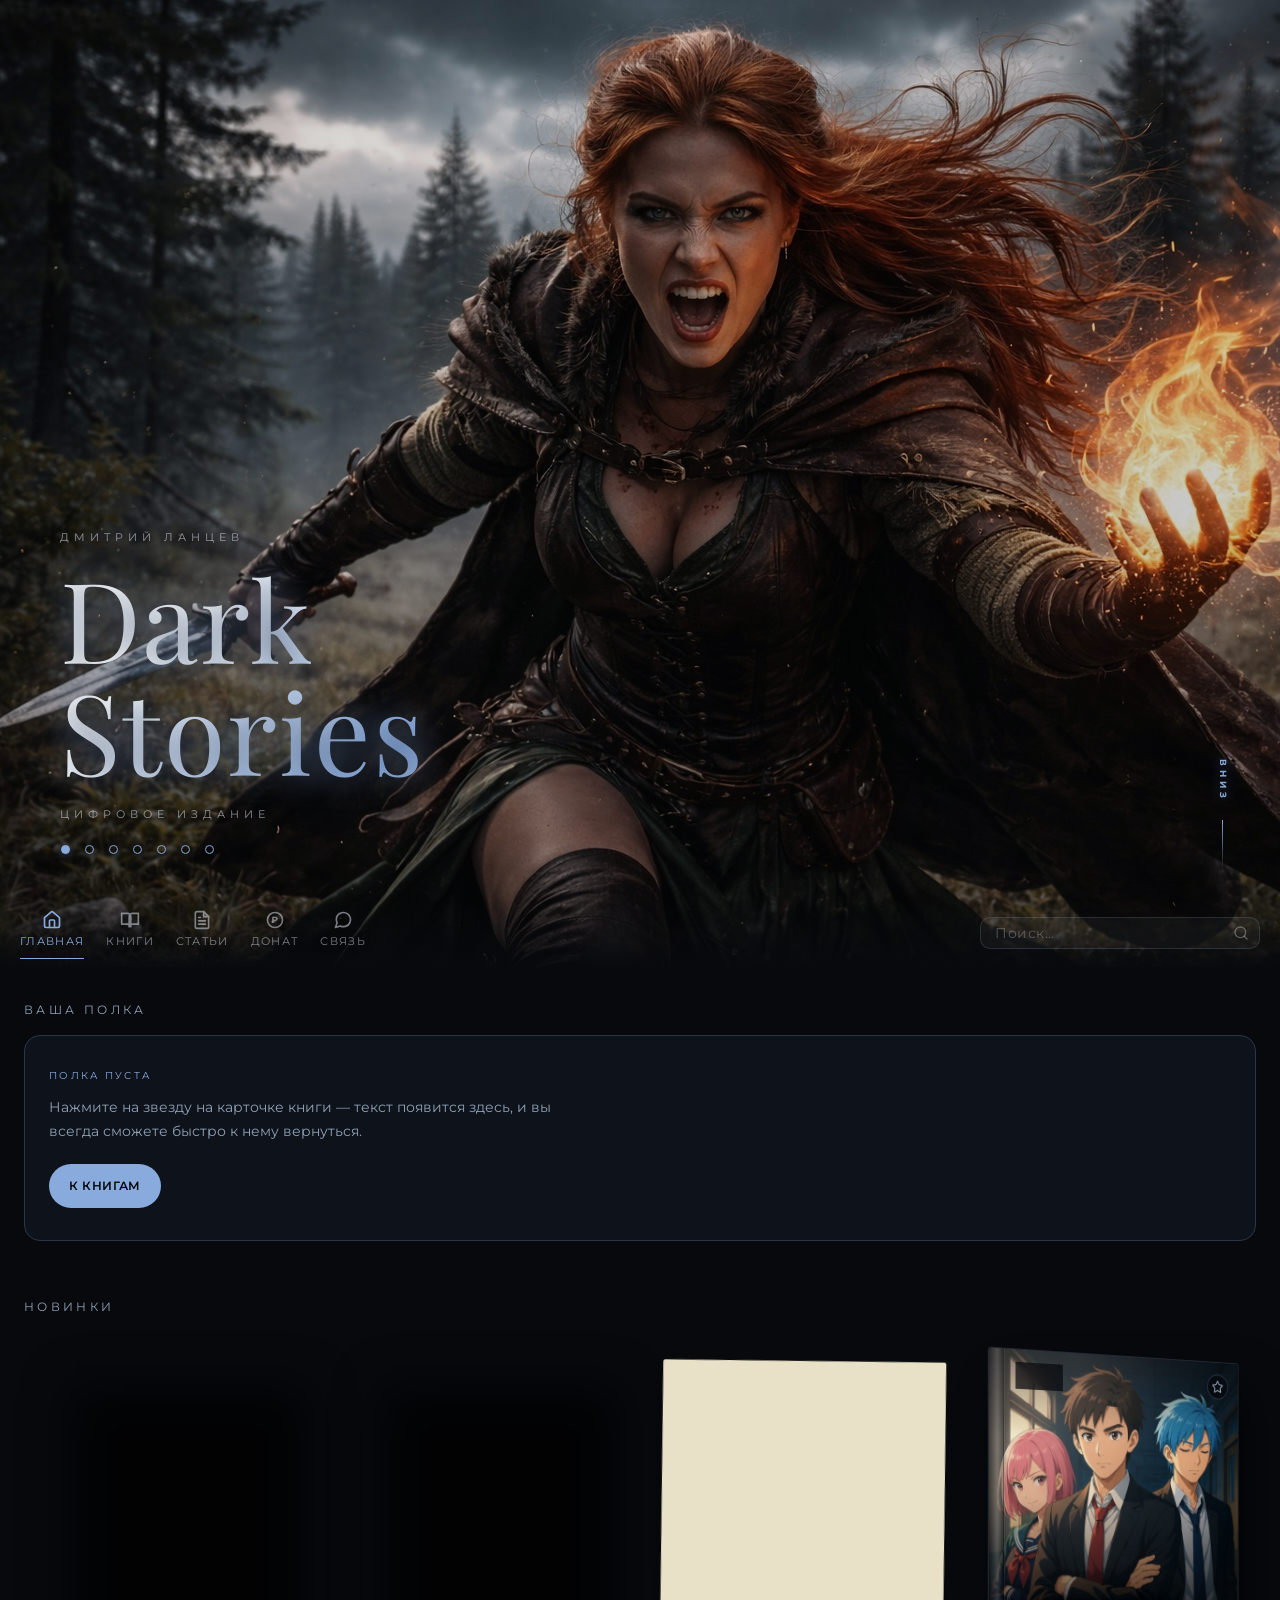
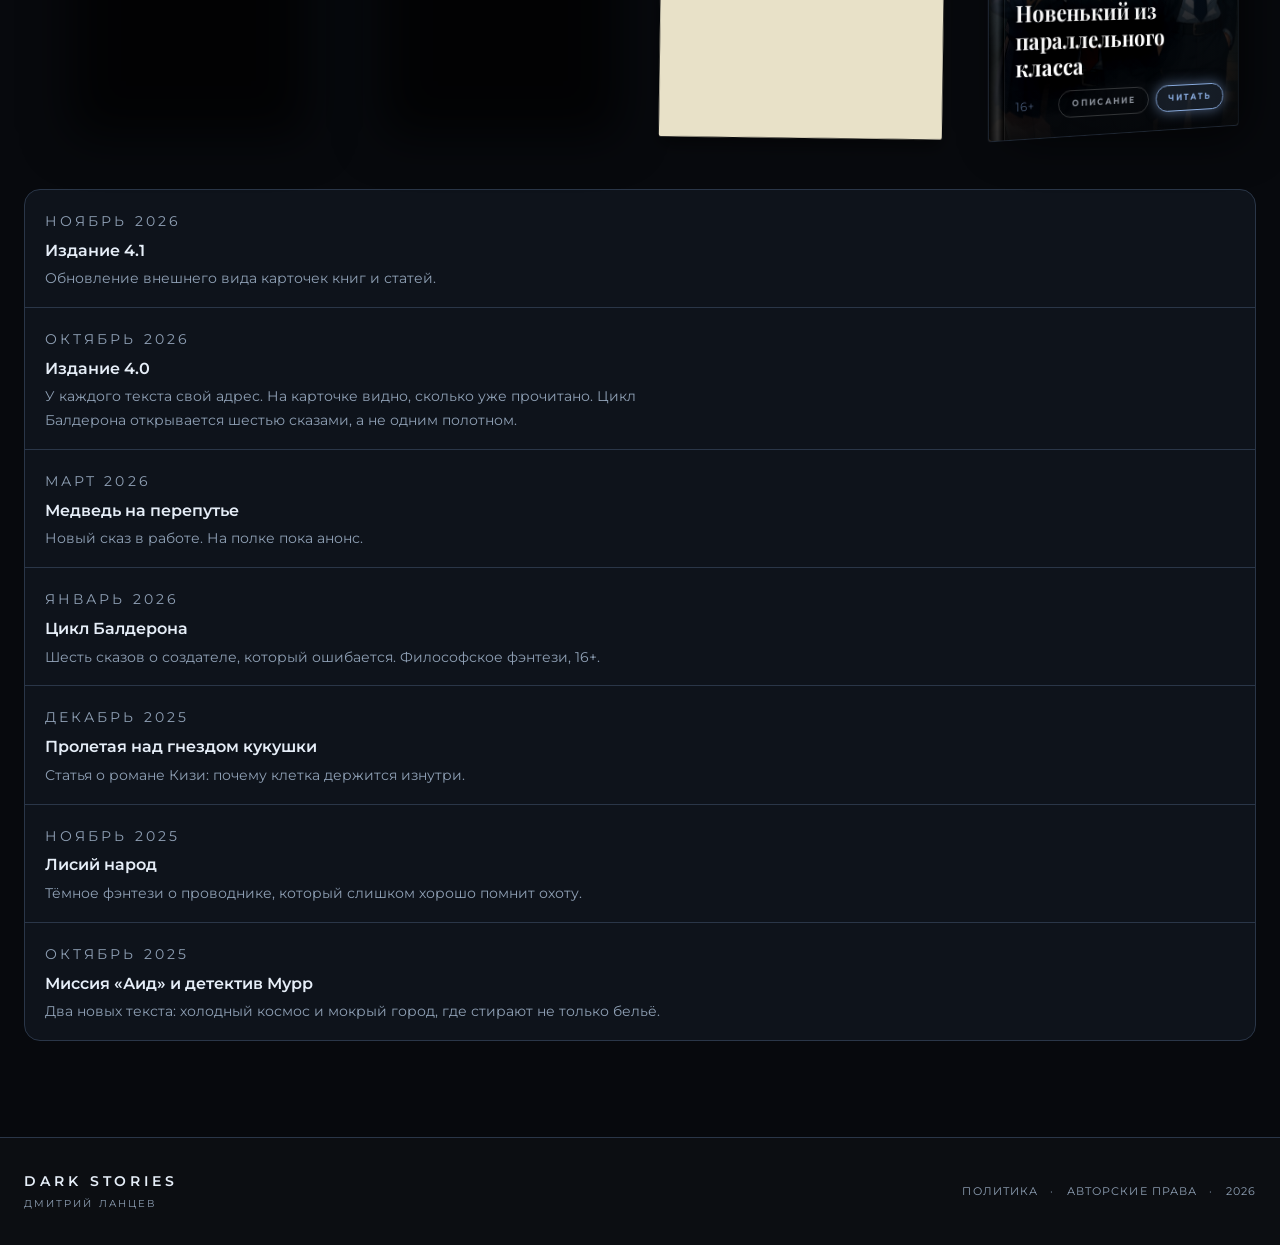
==== commit 215748c2: "админка" ====
--- a/index.html
+++ b/index.html
@@ -77,6 +77,7 @@
 <script src="js/store.js"></script>
 <script src="js/markdown.js"></script>
 <script src="js/loader.js"></script>
+<script src="js/preview.js"></script>
 <script src="js/cards.js"></script>
 <script src="js/shell.js"></script>
 <script src="js/pages.js"></script>
@@ -84,6 +85,7 @@
 <script src="js/router.js"></script>
 <script src="js/reader-menu.js"></script>
 <script src="js/events.js"></script>
+<script src="js/metrika.js"></script>
 <script src="js/app.js"></script>
 </body>
 </html>
--- a/css/style.css
+++ b/css/style.css
@@ -122,7 +122,8 @@
 .footer .name{font-size:.875rem;font-weight:600;letter-spacing:.28em;text-transform:uppercase;text-align:center}
 .footer .au{margin-top:.25rem;font-size:.65rem;letter-spacing:.2em;text-transform:uppercase;color:var(--muted-fg);text-align:center}
 .footer .links{display:flex;flex-wrap:wrap;align-items:center;justify-content:center;gap:.75rem;font-size:.7rem;letter-spacing:.1em;text-transform:uppercase;color:var(--muted-fg)}
-.footer .links a:hover{color:var(--accent)}
+.footer .links a,.footer .au a{transition:color .3s ease,text-shadow .3s ease}
+.footer .links a:hover,.footer .au a:hover,.footer .links a:focus-visible,.footer .au a:focus-visible{color:#fff;text-shadow:0 0 8px rgba(255,255,255,.9),0 0 20px rgba(255,255,255,.35)}
 
 /* cards (как в версии 3) */
 .grid{display:grid;grid-template-columns:repeat(auto-fill,minmax(260px,1fr));gap:24px;padding:20px 0}
@@ -246,10 +247,6 @@
 .rtools{position:fixed;top:1rem;right:1rem;z-index:40;display:flex;flex-direction:column;gap:.5rem;transition:opacity .3s ease}
 .share{position:fixed;right:1rem;bottom:1.25rem;z-index:40;transition:opacity .3s ease,background-color .2s,color .2s}
 .rtools.off,.share.off{opacity:0;pointer-events:none}
-.fontwrap{position:relative}
-.fontpop{position:absolute;top:0;right:calc(100% + 10px);display:flex;align-items:center;gap:12px;height:2.75rem;padding:0 18px;border-radius:40px;border:1px solid rgba(136,170,221,.3);background:rgba(20,24,32,.95);-webkit-backdrop-filter:blur(8px);backdrop-filter:blur(8px)}
-.fontpop[hidden]{display:none}
-.fontpop input{width:110px}
 .rcontent{max-width:700px;margin:0 auto;padding:60px 30px;-webkit-backdrop-filter:blur(4px);backdrop-filter:blur(4px);box-shadow:0 10px 40px rgba(0,0,0,.4)}
 .reader.night .rcontent{background:rgba(10,14,23,.98);border:1px solid rgba(136,170,221,.2)}
 .reader.day .rcontent{background:#fdfcf8;border:1px solid rgba(0,0,0,.05);box-shadow:0 10px 40px rgba(0,0,0,.1)}
@@ -626,10 +623,9 @@
 @media (hover:hover){.book:hover .age-rating{color:#fff}}
 
 /* =====================================================================
-   ЧИТАЛКА: настройки, тема «свеча», режим страха, следующая книга, открытие
+   ЧИТАЛКА: настройки, тема «свеча», следующая книга, открытие
    ===================================================================== */
-.rcontent{transition:filter 1.8s ease,box-shadow 1.8s ease,background-color .4s ease}
-.reader{transition:background-color 1.8s ease}
+.rcontent{transition:box-shadow .4s ease,background-color .4s ease}
 
 /* --- панель настроек --- */
 .spop{position:fixed;top:1rem;right:4.75rem;z-index:41;width:292px;max-height:calc(100svh - 2rem);overflow-y:auto;padding:18px 18px 14px;
@@ -644,7 +640,9 @@
 .chip:hover{border-color:var(--accent);color:#fff}
 .chip.on{background:rgba(136,170,221,.2);border-color:var(--accent);color:#fff;box-shadow:0 0 14px rgba(136,170,221,.25)}
 .sp-note{margin-top:9px;font-size:11px;line-height:1.45;color:rgba(224,232,245,.5)}
-.sp-keys{margin-top:2px;font-size:10.5px;line-height:1.6;color:rgba(224,232,245,.42)}
+.sp-keys{display:none;margin-top:2px;font-size:10.5px;line-height:1.6;color:rgba(224,232,245,.42)}
+html.kbd .sp-keys{display:block}   /* подсказка по клавишам — только в режиме «только клавиатура» */
+.spop input[type=range]{width:100%}
 .rtime{position:fixed;left:1rem;bottom:1.25rem;z-index:40;padding:9px 15px;border-radius:30px;border:1px solid rgba(136,170,221,.25);
   background:rgba(15,20,30,.8);-webkit-backdrop-filter:blur(8px);backdrop-filter:blur(8px);
   font:600 10.5px/1 var(--font-sans);letter-spacing:1.5px;text-transform:uppercase;color:rgba(224,232,245,.72);transition:opacity .3s ease}
@@ -669,17 +667,6 @@
 .reader.candle::before{content:"";position:fixed;inset:0;z-index:30;pointer-events:none;
   background:radial-gradient(ellipse 92% 82% at 50% 45%,transparent 48%,rgba(8,3,0,.5) 100%);animation:candle 5.5s ease-in-out infinite}
 @keyframes candle{0%,100%{opacity:1}8%{opacity:.93}16%{opacity:1}31%{opacity:.9}44%{opacity:.98}58%{opacity:.92}73%{opacity:1}88%{opacity:.95}}
-
-/* --- режим страха: на «страшном» абзаце свет гаснет, по краям сгущается тьма --- */
-.reader::after{content:"";position:fixed;inset:0;z-index:29;pointer-events:none;opacity:0;transition:opacity 1.8s ease;
-  background:radial-gradient(ellipse 62% 52% at 50% 50%,transparent 12%,rgba(0,0,0,.86) 100%)}
-.reader.fear-on::after{opacity:1}
-.reader.fear-on.night{background:#010102}
-.reader.fear-on .rcontent{filter:brightness(.8)}
-.reader.day.fear-on .rcontent{filter:brightness(.5) saturate(.8)}
-.reader.fear-on .rbar i{background:#9b2020}
-.reader.fear-on .reader-body p.fear{color:#f1dcdc;text-shadow:0 0 14px rgba(190,40,40,.45);animation:tremor 5s steps(1) infinite}
-@keyframes tremor{0%,90%,100%{transform:none}91%{transform:translateX(-1px)}92%{transform:translate(1.5px,.5px)}93%{transform:translate(-1px,-.5px)}94%{transform:none}}
 
 /* --- конец текста: следующая книга или статья --- */
 .rnext{margin:72px auto 6px;text-align:center}
@@ -729,15 +716,16 @@
 .card-img{display:block;width:100%;max-height:58vh;object-fit:contain;margin:14px 0 16px;border-radius:6px;box-shadow:0 10px 30px rgba(0,0,0,.5)}
 
 @media (max-width:768px){
-  .spop{top:auto;left:.75rem;right:.75rem;bottom:.75rem;width:auto;max-height:72svh}
+  .spop{top:auto;left:.75rem;right:.75rem;bottom:.75rem;width:auto;max-height:72svh;padding:14px 16px 6px}
+  .spop .sp-sec{margin-bottom:12px}
+  .sp-desk{display:none}   /* на телефоне строка и так во весь экран: «Ширина строки» там ничего не меняет */
   .reader.candle{background:#0b0603}
   .reader.night.candle .rcontent{background:#150d06}
 }
 @media (prefers-reduced-motion:reduce){
-  .reader.candle::before,.reader.fear-on .reader-body p.fear{animation:none}
-  .reader::after,.rcontent,.reader{transition-duration:.01ms}
-}
-@media (pointer:coarse){.sp-keys{display:none}}
+  .reader.candle::before{animation:none}
+  .rcontent{transition-duration:.01ms}
+}
 
 /* =====================================================================
    ОБОРОТ КНИГИ: «Описание» переворачивает книгу, сзади — описание
@@ -757,3 +745,165 @@
 .bcard.flipped{--ry:calc(172deg + var(--mx,0) * -9deg);--rx:calc(var(--my,0) * -7deg)}
 .bcard.flip-anim .bc-3d{transition:transform .85s cubic-bezier(.4,.1,.2,1)}
 .bcard.flipped::before{transform:translateX(8px)}
+
+/* =====================================================================
+   ОБОРОТ ГАЗЕТЫ: «Описание» переворачивает страницу, сзади — полное описание
+   ===================================================================== */
+.paper{perspective:1500px}
+.pp-flip{position:absolute;inset:0;transform-style:preserve-3d;transition:transform .85s cubic-bezier(.4,.1,.2,1)}
+.pp-sheet{-webkit-backface-visibility:hidden;backface-visibility:hidden}
+.pp-back{transform:rotateY(180deg)}
+.paper.flipped .pp-flip{transform:rotateY(180deg)}
+.pp-desc-btn{flex:none;padding:4px 0;border-bottom:2px solid rgba(28,26,23,.35);font:700 9px/1 var(--font-sans);letter-spacing:.12em;text-transform:uppercase;
+  color:#5b5444;background:none;cursor:pointer;transition:color .2s,border-color .2s}
+.pp-desc-btn:hover{color:#14120f;border-bottom-color:#14120f}
+.pp-back .pp-time{display:none}
+.pp-desc-full{flex:1;min-height:0;overflow-y:auto;padding-right:4px;margin-bottom:8px;font-family:Georgia,"Times New Roman",serif;font-size:14px;line-height:1.55;color:#241f18}
+.pp-desc-full::first-letter{font-family:var(--font-display);font-weight:900;font-size:1.3em;line-height:1;color:#14120f}
+.pp-info{flex:none;margin-bottom:8px;font:600 9px/1.4 var(--font-sans);letter-spacing:.14em;text-transform:uppercase;color:#5b5444}
+.pp-back .pp-foot{justify-content:space-between}
+@media (pointer:coarse){.pp-desc-btn{padding:8px 0}}
+
+/* телефон: книгу в «Книгах» можно крутить пальцем (горизонтальный жест), страница при этом листается вертикальным */
+.bcard,.bcard *{touch-action:pan-y}   /* и внутри прокручиваемого описания на обороте: иначе браузер перехватывает жест */
+.bcard.dragging .bc-3d{transition:none}
+@media (hover:none){.bcard{-webkit-user-select:none;user-select:none;-webkit-touch-callout:none}}
+
+/* знак DS в кружках на корешках: SVG, буквы по центру независимо от шрифта */
+.bk-emblem,.bc-emblem{padding:0}
+.bk-emblem svg,.bc-emblem svg{display:block;width:100%;height:100%}
+.bk-emblem text,.bc-emblem text{font-family:var(--font-display);font-weight:700;fill:var(--accent);text-anchor:middle}
+
+/* =====================================================================
+   СТИЛЬ ЧИТАЛКИ «SCI-FI» — терминал будущего. Включается у текста в админке (readerStyle).
+   Работает с тремя темами: ночь, день, свеча. Цвета — в переменных --sf-*.
+   ===================================================================== */
+#reader.scifi{--sf-head:'Tektur',var(--font-display),sans-serif;--sf-mono:'IBM Plex Mono',ui-monospace,SFMono-Regular,Menlo,monospace;background:var(--sf-bg);background-attachment:fixed}
+#reader.scifi.night{--sf-bg:radial-gradient(ellipse 70% 60% at 50% 40%,#0a2336 0%,#04101a 55%,#02060b 100%);--sf-panel:rgba(5,18,29,.94);--sf-line:rgba(79,209,255,.34);--sf-soft:rgba(79,209,255,.12);--sf-acc:#4fd1ff;--sf-acc2:#a6ecff;--sf-ink:#cfe9f5;--sf-dim:#78a0b6;--sf-glow:0 0 18px rgba(79,209,255,.35);--sf-tglow:0 0 22px rgba(79,209,255,.45);--sf-scan:rgba(0,0,0,.18);--sf-shadow:0 20px 60px rgba(0,0,0,.5);--sf-on:#02060b;--sf-chip-bg:rgba(79,209,255,.12);--sf-chip-fg:#a6ecff}
+#reader.scifi.night.candle{--sf-bg:radial-gradient(ellipse 70% 60% at 50% 42%,#2a1707 0%,#120a04 55%,#080402 100%);--sf-panel:rgba(26,15,7,.95);--sf-line:rgba(227,165,72,.38);--sf-soft:rgba(227,165,72,.11);--sf-acc:#e3a548;--sf-acc2:#ffd89a;--sf-ink:#e2cca6;--sf-dim:#a8906a;--sf-glow:0 0 18px rgba(227,150,50,.38);--sf-tglow:0 0 22px rgba(227,150,50,.5);--sf-scan:rgba(0,0,0,.2);--sf-on:#120a04;--sf-chip-bg:rgba(227,165,72,.11);--sf-chip-fg:#ffd89a}
+#reader.scifi.day{--sf-bg:radial-gradient(ellipse 70% 60% at 50% 40%,#f1f7fa 0%,#dfeaf0 55%,#d6e4ec 100%);--sf-panel:rgba(251,253,254,.97);--sf-line:rgba(10,100,140,.42);--sf-soft:rgba(10,100,140,.1);--sf-acc:#0a6f94;--sf-acc2:#07506b;--sf-ink:#14313f;--sf-dim:#4a6a7b;--sf-glow:0 0 0 transparent;--sf-tglow:none;--sf-scan:rgba(10,100,140,.035);--sf-shadow:0 18px 44px rgba(20,60,85,.16);--sf-on:#fff;--sf-chip-bg:#0a6f94;--sf-chip-fg:#fff}
+/* сетка и линии развёртки на фоне */
+#reader.scifi::after{content:"";position:fixed;inset:0;z-index:0;pointer-events:none;
+  background-image:linear-gradient(var(--sf-soft) 1px,transparent 1px),linear-gradient(90deg,var(--sf-soft) 1px,transparent 1px),repeating-linear-gradient(0deg,var(--sf-scan) 0 1px,transparent 1px 3px);
+  background-size:48px 48px,48px 48px,auto;-webkit-mask-image:radial-gradient(ellipse 85% 80% at 50% 45%,#000 25%,transparent 90%);mask-image:radial-gradient(ellipse 85% 80% at 50% 45%,#000 25%,transparent 90%)}
+/* страница-терминал с угловыми скобками */
+#reader.scifi .rcontent{position:relative;z-index:1;border-radius:0;background:var(--sf-panel);border:1px solid var(--sf-line);box-shadow:inset 0 0 40px var(--sf-soft),var(--sf-shadow)}
+#reader.scifi .rcontent::before{content:"";position:absolute;inset:-3px;pointer-events:none;
+  background:
+    linear-gradient(var(--sf-acc),var(--sf-acc)) top left/30px 4px no-repeat,linear-gradient(var(--sf-acc),var(--sf-acc)) top left/4px 30px no-repeat,
+    linear-gradient(var(--sf-acc),var(--sf-acc)) top right/30px 4px no-repeat,linear-gradient(var(--sf-acc),var(--sf-acc)) top right/4px 30px no-repeat,
+    linear-gradient(var(--sf-acc),var(--sf-acc)) bottom left/30px 4px no-repeat,linear-gradient(var(--sf-acc),var(--sf-acc)) bottom left/4px 30px no-repeat,
+    linear-gradient(var(--sf-acc),var(--sf-acc)) bottom right/30px 4px no-repeat,linear-gradient(var(--sf-acc),var(--sf-acc)) bottom right/4px 30px no-repeat;
+  filter:drop-shadow(0 0 6px var(--sf-soft))}
+#reader.scifi .reader-body::before{content:"◢  Терминал чтения // Dark Stories";display:block;margin-bottom:28px;padding-bottom:14px;border-bottom:1px solid var(--sf-line);font:500 11px/1 var(--sf-mono);letter-spacing:.14em;text-transform:uppercase;color:var(--sf-dim)}
+/* заголовок книги слева, названия глав — справа и большими буквами */
+#reader.scifi .reader-body h1{font-family:var(--sf-head);font-weight:700;font-size:2.4rem;line-height:1.08;text-align:left;text-transform:uppercase;letter-spacing:.04em;color:var(--sf-acc2);text-shadow:var(--sf-tglow);border:0;padding:0;margin-bottom:34px}
+#reader.scifi .reader-body h1::after{content:"";display:block;height:1px;margin-top:22px;background:linear-gradient(90deg,var(--sf-acc),var(--sf-line) 40%,transparent)}
+#reader.scifi .reader-body h2,#reader.scifi .reader-body h3{position:relative;font-family:var(--sf-head);font-weight:700;text-align:right;text-transform:uppercase;letter-spacing:.06em;line-height:1.15;color:var(--sf-acc);border:0;padding:0 0 12px;margin:2em 0 .9em}
+#reader.scifi .reader-body h2{font-size:1.7em}
+#reader.scifi .reader-body h3{font-size:1.25em}
+#reader.scifi .reader-body h2::after,#reader.scifi .reader-body h3::after{content:"";position:absolute;left:0;right:0;bottom:0;height:1px;background:linear-gradient(270deg,var(--sf-acc),var(--sf-line) 40%,transparent)}
+#reader.scifi .reader-body h2.center,#reader.scifi .reader-body h3.center{text-align:center}
+#reader.scifi .reader-body p,#reader.scifi .reader-body li{color:var(--sf-ink)}
+#reader.scifi .reader-body blockquote{color:var(--sf-dim);border-left-color:var(--sf-acc);font-style:normal}
+#reader.scifi .reader-body hr{border-top-color:var(--sf-line)}
+/* кнопки — пунктирные кольца */
+#reader.scifi .btn.control{width:3.25rem;height:3.25rem;border-radius:50%;border:2px dashed var(--sf-acc);background:var(--sf-panel);color:var(--sf-acc)}
+#reader.scifi .btn.control:hover{background:var(--sf-acc);color:var(--sf-on);border-style:solid;box-shadow:var(--sf-glow)}
+#reader.scifi .rtime{border-radius:0;border:1px solid var(--sf-line);background:var(--sf-panel);color:var(--sf-ink);font-family:var(--sf-mono);letter-spacing:.14em}
+#reader.scifi .rnext-t,#reader.scifi .rend{color:var(--sf-acc)}
+/* окна темы и текста */
+#reader.scifi .spop{border-radius:0;border:1px solid var(--sf-line);background:var(--sf-panel);box-shadow:var(--sf-shadow)}
+#reader.scifi .sp-t{color:var(--sf-acc);font-family:var(--sf-mono);letter-spacing:.14em}
+#reader.scifi .sp-keys{color:var(--sf-dim)}
+#reader.scifi .spop input[type=range]{accent-color:var(--sf-acc)}
+#reader.scifi .chip{border-radius:0;border:1px solid var(--sf-line);background:transparent;color:var(--sf-ink);font-family:var(--sf-mono);text-transform:uppercase;letter-spacing:.08em}
+#reader.scifi .chip:hover{border-color:var(--sf-acc);color:var(--sf-acc2)}
+#reader.scifi .chip.on{background:var(--sf-chip-bg);border-color:var(--sf-acc);color:var(--sf-chip-fg);box-shadow:var(--sf-glow)}
+/* окно темы стоит под кнопкой смены темы */
+.tpop{top:4.25rem}
+@media (max-width:768px){
+  #reader.scifi .rcontent::before{inset:0}
+  #reader.scifi .reader-body h1{font-size:1.9rem}
+  #reader.scifi .reader-body h2{font-size:1.4em}
+}
+
+/* =====================================================================
+   СТИЛЬ ЧИТАЛКИ «ФЭНТЕЗИ» — пергамент, золотые рамки, иллюстрация вверху страницы.
+   Иллюстрация берётся из поля «Иллюстрация» текста (w.art); если его нет — art/fantasy.jpg.
+   В тёмных темах та же картинка перекрашивается фильтром (--fa-filter).
+   ===================================================================== */
+#reader.fantasy{--fa-head:'Cormorant Garamond',Georgia,'Times New Roman',serif;background:var(--fa-bg);background-attachment:fixed}
+#reader.fantasy.day{--fa-bg:radial-gradient(ellipse 80% 60% at 50% 25%,#3b2b1b 0%,#20160d 60%,#0f0a06 100%);--fa-panel:#ecd7a8;--fa-ink:#3a2814;--fa-title:#2a1a0b;--fa-acc:#7a2b16;--fa-gold:#97702c;--fa-line:rgba(122,84,30,.55);--fa-dim:#6b5233;--fa-on-bg:#7a2b16;--fa-on-fg:#f6e8c4;--fa-filter:none;--fa-art-op:1;--fa-shadow:0 20px 60px rgba(0,0,0,.6)}
+#reader.fantasy.night{--fa-bg:radial-gradient(ellipse 80% 60% at 50% 25%,#10203a 0%,#08101e 60%,#03060c 100%);--fa-panel:#0b1424;--fa-ink:#cdd8ee;--fa-title:#e9effc;--fa-acc:#b9caf2;--fa-gold:#8fa6d8;--fa-line:rgba(143,166,216,.4);--fa-dim:#8da1c9;--fa-on-bg:#b9caf2;--fa-on-fg:#0b1424;--fa-filter:invert(1) sepia(.55) hue-rotate(190deg) saturate(1.7) brightness(.78);--fa-art-op:.85;--fa-shadow:0 20px 60px rgba(0,0,0,.6)}
+#reader.fantasy.night.candle{--fa-bg:radial-gradient(ellipse 80% 60% at 50% 25%,#12261a 0%,#09140d 60%,#040a06 100%);--fa-panel:#0b1a11;--fa-ink:#e0d8b8;--fa-title:#f2e2a8;--fa-acc:#e3c470;--fa-gold:#c9a24f;--fa-line:rgba(201,162,79,.42);--fa-dim:#a99d76;--fa-on-bg:#e3c470;--fa-on-fg:#0b1a11;--fa-filter:invert(1) sepia(.85) hue-rotate(35deg) saturate(1.5) brightness(.72)}
+/* страница-свиток с двойной рамкой и точками в углах */
+#reader.fantasy .rcontent{position:relative;z-index:1;container-type:inline-size;border-radius:3px;background-color:var(--fa-panel);border:1px solid var(--fa-gold);box-shadow:var(--fa-shadow);outline:1px solid var(--fa-line);outline-offset:-9px;overflow:hidden;padding-top:60px}
+#reader.fantasy.day .rcontent{background-image:url("data:image/svg+xml,%3Csvg xmlns='http://www.w3.org/2000/svg' width='220' height='220'%3E%3Cfilter id='n'%3E%3CfeTurbulence type='fractalNoise' baseFrequency='.75' numOctaves='2' seed='4'/%3E%3CfeColorMatrix values='0 0 0 0 .42 0 0 0 0 .3 0 0 0 0 .14 0 0 0 .2 0'/%3E%3C/filter%3E%3Crect width='100%25' height='100%25' filter='url(%23n)'/%3E%3C/svg%3E"),linear-gradient(#f1dfb2,#e4cb94)}
+/* иллюстрация вверху: растворяется вниз и к краям */
+#reader.fantasy .rcontent::before{content:"";position:absolute;left:0;right:0;top:0;aspect-ratio:3/1;pointer-events:none;z-index:0;
+  background:var(--art,url('../art/fantasy.jpg')) right top/100% 100% no-repeat;filter:var(--fa-filter);opacity:var(--fa-art-op);
+  -webkit-mask-image:linear-gradient(0deg,transparent 0,#000 38%),linear-gradient(90deg,transparent 0,#000 6%,#000 94%,transparent 100%);-webkit-mask-composite:source-in;
+  mask-image:linear-gradient(0deg,transparent 0,#000 38%),linear-gradient(90deg,transparent 0,#000 6%,#000 94%,transparent 100%);mask-composite:intersect}
+#reader.fantasy .rcontent::after{content:"";position:absolute;inset:0;pointer-events:none;z-index:2;
+  background:radial-gradient(circle,var(--fa-gold) 0 2.5px,transparent 3.5px) 5px 5px/14px 14px no-repeat,radial-gradient(circle,var(--fa-gold) 0 2.5px,transparent 3.5px) right 5px top 5px/14px 14px no-repeat,
+    radial-gradient(circle,var(--fa-gold) 0 2.5px,transparent 3.5px) left 5px bottom 5px/14px 14px no-repeat,radial-gradient(circle,var(--fa-gold) 0 2.5px,transparent 3.5px) right 5px bottom 5px/14px 14px no-repeat}
+#reader.fantasy .reader-body{position:relative;z-index:1}
+/* название слева, поверх пустой части иллюстрации; главы — по центру с ромбами */
+#reader.fantasy .reader-body h1{max-width:47%;font-family:var(--fa-head);font-weight:700;font-size:2.5rem;line-height:1.05;text-align:left;text-transform:uppercase;letter-spacing:.05em;color:var(--fa-title);border:0;padding:0;margin:0 0 0;min-height:calc(33.4cqw - 36px)}
+#reader.fantasy .reader-body h2,#reader.fantasy .reader-body h3{font-family:var(--fa-head);font-weight:700;text-align:center;text-transform:uppercase;letter-spacing:.12em;line-height:1.2;color:var(--fa-acc);border:0;padding:0;margin:1.8em 0 1em}
+#reader.fantasy .reader-body h2{font-size:1.7em}
+#reader.fantasy .reader-body h3{font-size:1.3em}
+#reader.fantasy .reader-body h2::after,#reader.fantasy .reader-body h3::after{content:"◆  ◆  ◆";display:block;margin-top:.55em;font:400 .42em/1 var(--font-sans);letter-spacing:.7em;text-indent:.7em;color:var(--fa-gold)}
+#reader.fantasy .reader-body p,#reader.fantasy .reader-body li{color:var(--fa-ink)}
+#reader.fantasy[data-font="sans"] .reader-body p,#reader.fantasy[data-font="sans"] .reader-body li,#reader.fantasy[data-font="sans"] .reader-body blockquote{font-family:'Alegreya',Georgia,'Times New Roman',serif}
+#reader.fantasy .reader-body blockquote{color:var(--fa-dim);border-left-color:var(--fa-acc)}
+#reader.fantasy .reader-body hr{border:0;height:1px;background:linear-gradient(90deg,transparent,var(--fa-gold),transparent)}
+#reader.fantasy .rbar{background:var(--fa-line)}
+#reader.fantasy .rbar i{background:var(--fa-gold)}
+#reader.fantasy .btn.control{border-radius:50%;border:1px solid var(--fa-gold);background:var(--fa-panel);color:var(--fa-acc);box-shadow:0 0 0 3px rgba(0,0,0,.18),0 0 0 4px var(--fa-line)}
+#reader.fantasy .btn.control:hover{background:var(--fa-on-bg);color:var(--fa-on-fg)}
+#reader.fantasy .rtime{border-radius:3px;border:1px solid var(--fa-gold);background:var(--fa-panel);color:var(--fa-ink);font-family:var(--fa-head);font-size:13px;font-weight:700;letter-spacing:.12em}
+#reader.fantasy .rnext-t,#reader.fantasy .rend{color:var(--fa-acc)}
+#reader.fantasy .spop{border-radius:3px;border:1px solid var(--fa-gold);outline:1px solid var(--fa-line);outline-offset:-5px;background:var(--fa-panel);box-shadow:var(--fa-shadow)}
+#reader.fantasy .sp-t{color:var(--fa-acc);font-family:var(--fa-head);font-size:14px;font-weight:700;letter-spacing:.16em}
+#reader.fantasy .sp-keys{color:var(--fa-dim)}
+#reader.fantasy .spop input[type=range]{accent-color:var(--fa-acc)}
+#reader.fantasy .chip{border-radius:2px;border:1px solid var(--fa-line);background:transparent;color:var(--fa-ink);font-family:var(--fa-head);font-size:14px;font-weight:700;letter-spacing:.08em;text-transform:uppercase}
+#reader.fantasy .chip:hover{border-color:var(--fa-gold);color:var(--fa-acc)}
+#reader.fantasy .chip.on{background:var(--fa-on-bg);border-color:var(--fa-on-bg);color:var(--fa-on-fg);box-shadow:none}
+@media (max-width:768px){
+  #reader.fantasy .rcontent{padding-top:50px}
+  #reader.fantasy .reader-body h1{font-size:1.65rem;min-height:calc(33.4cqw - 28px)}
+  #reader.fantasy .reader-body h2{font-size:1.4em}
+}
+
+/* =====================================================================
+   ПРОГРЕСС ЧТЕНИЯ — сам скроллбар. В стилях Sci-Fi и «Фэнтези» полоса сверху убрана (на компьютере):
+   ползунок справа и показывает, где вы в тексте. На телефоне скроллбар прозрачный, поэтому там тонкая полоса сверху остаётся.
+   ===================================================================== */
+@media (hover:hover) and (pointer:fine){
+  #reader.scifi .rbar,#reader.fantasy .rbar{display:none}
+}
+html:has(#reader.scifi.night){--sb-thumb:#4fd1ff;--sb-line:rgba(79,209,255,.35);--sb-bg:#02060b}
+html:has(#reader.scifi.night.candle){--sb-thumb:#e3a548;--sb-line:rgba(227,165,72,.4);--sb-bg:#080402}
+html:has(#reader.scifi.day){--sb-thumb:#0a6f94;--sb-line:rgba(10,100,140,.45);--sb-bg:#d6e4ec}
+html:has(#reader.fantasy.day){--sb-thumb:#97702c;--sb-line:rgba(151,112,44,.6);--sb-bg:#1d140c}
+html:has(#reader.fantasy.night){--sb-thumb:#8fa6d8;--sb-line:rgba(143,166,216,.45);--sb-bg:#08101e}
+html:has(#reader.fantasy.night.candle){--sb-thumb:#c9a24f;--sb-line:rgba(201,162,79,.45);--sb-bg:#09140d}
+html:has(#reader.scifi),html:has(#reader.fantasy){scrollbar-color:var(--sb-thumb) var(--sb-bg)}
+html:has(#reader.scifi)::-webkit-scrollbar,html:has(#reader.fantasy)::-webkit-scrollbar{width:16px;background:var(--sb-bg)}
+html:has(#reader.scifi)::-webkit-scrollbar-track,html:has(#reader.fantasy)::-webkit-scrollbar-track{background:linear-gradient(90deg,transparent 7px,var(--sb-line) 7px 8px,transparent 8px),var(--sb-bg)}
+html:has(#reader.scifi)::-webkit-scrollbar-thumb,html:has(#reader.fantasy)::-webkit-scrollbar-thumb{min-height:44px;background:var(--sb-thumb);border:4px solid transparent;background-clip:padding-box;border-radius:0}
+html:has(#reader.fantasy)::-webkit-scrollbar-thumb{border-radius:8px}
+html:has(#reader.scifi)::-webkit-scrollbar-button,html:has(#reader.fantasy)::-webkit-scrollbar-button{display:none;width:0;height:0}
+
+
+/* ===== телефон: выделение текста ===== */
+.rcontent,.reader-body,#rart{-webkit-user-select:text;user-select:text}
+.rnext,.rtools,.spop,.tpop,.share,.rbar{-webkit-user-select:none;user-select:none;-webkit-touch-callout:none}
+@media (max-width:768px){.rcontent{-webkit-backdrop-filter:none;backdrop-filter:none}}
+#selbar{position:fixed;left:50%;bottom:calc(14px + env(safe-area-inset-bottom));transform:translateX(-50%);z-index:9000;display:flex;gap:2px;padding:4px;background:#14110f;border:1px solid rgba(255,255,255,.18);border-radius:12px;box-shadow:0 8px 28px rgba(0,0,0,.55);-webkit-user-select:none;user-select:none}
+#selbar[hidden]{display:none}
+#selbar button{font:600 .85rem/1 inherit;font-family:inherit;color:#eee;background:none;border:0;padding:.7rem .9rem;border-radius:9px;cursor:pointer}
+#selbar button:active{background:rgba(255,255,255,.12)}
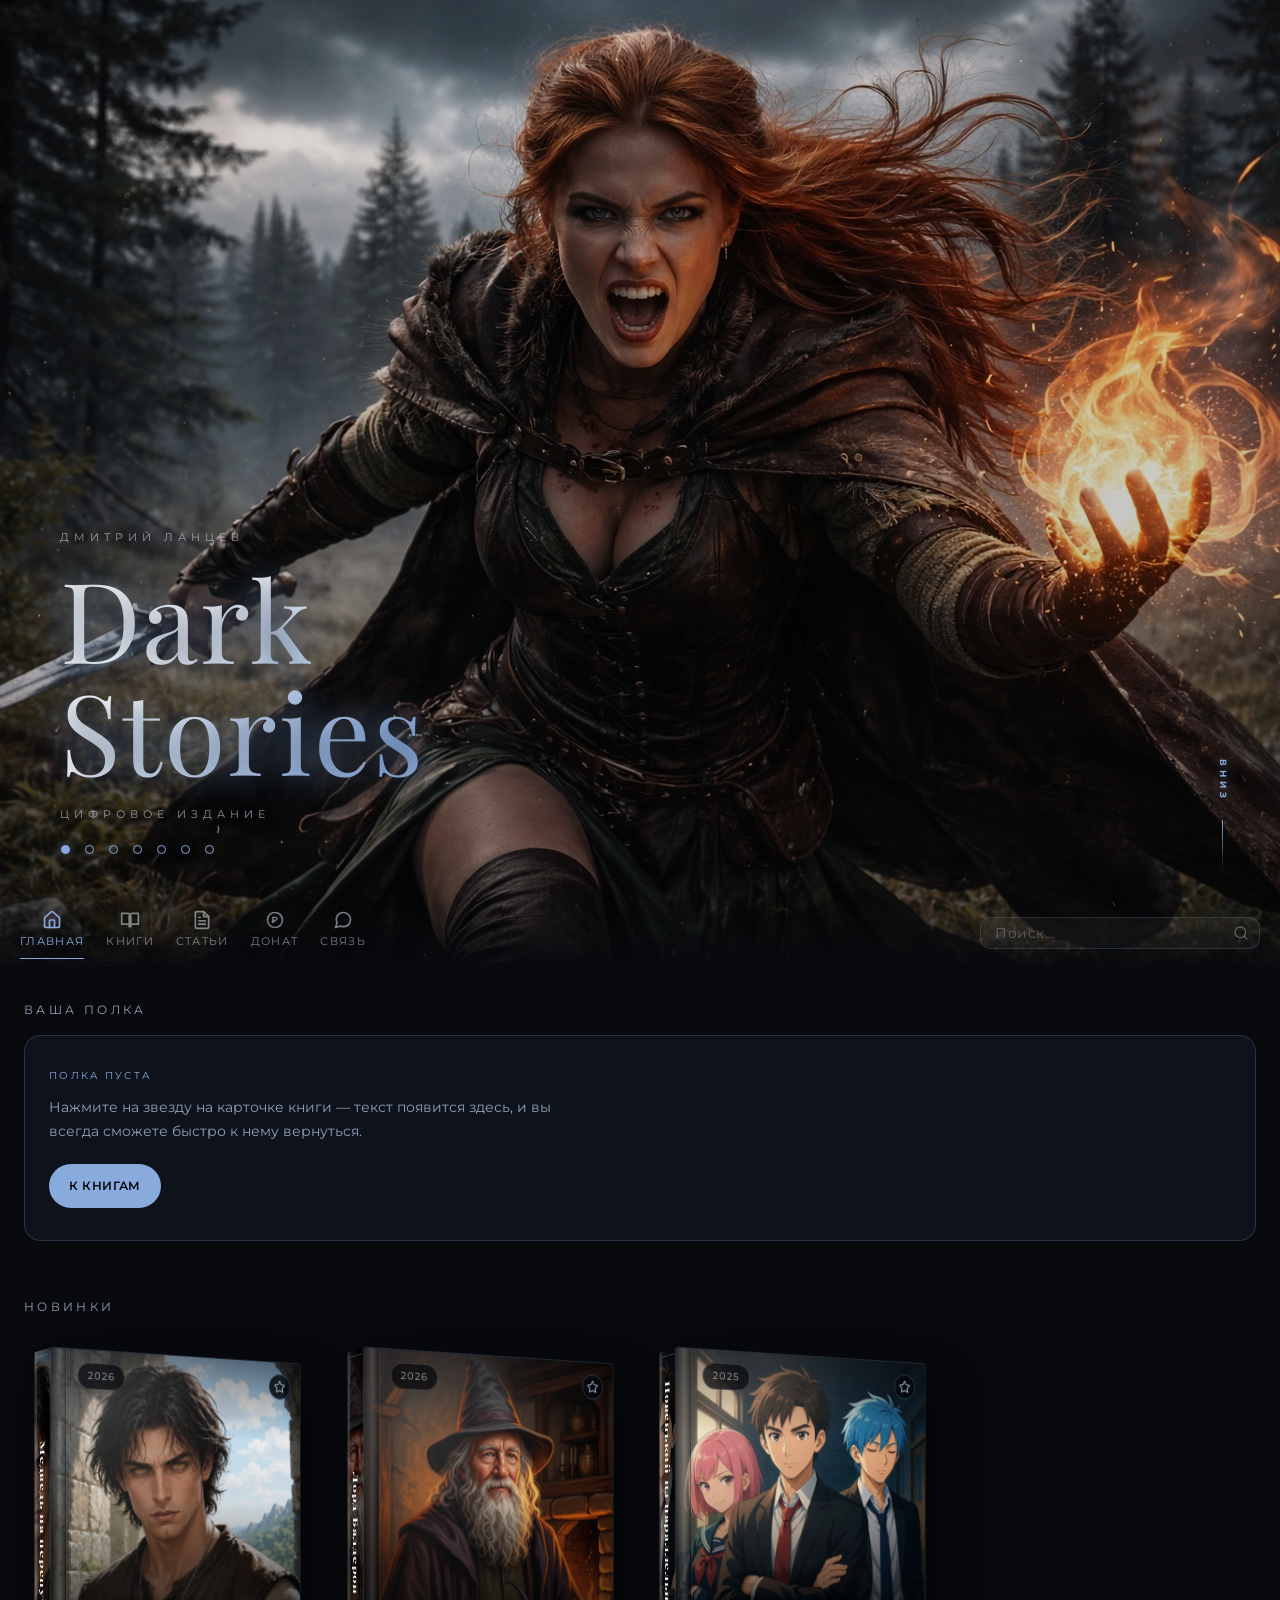
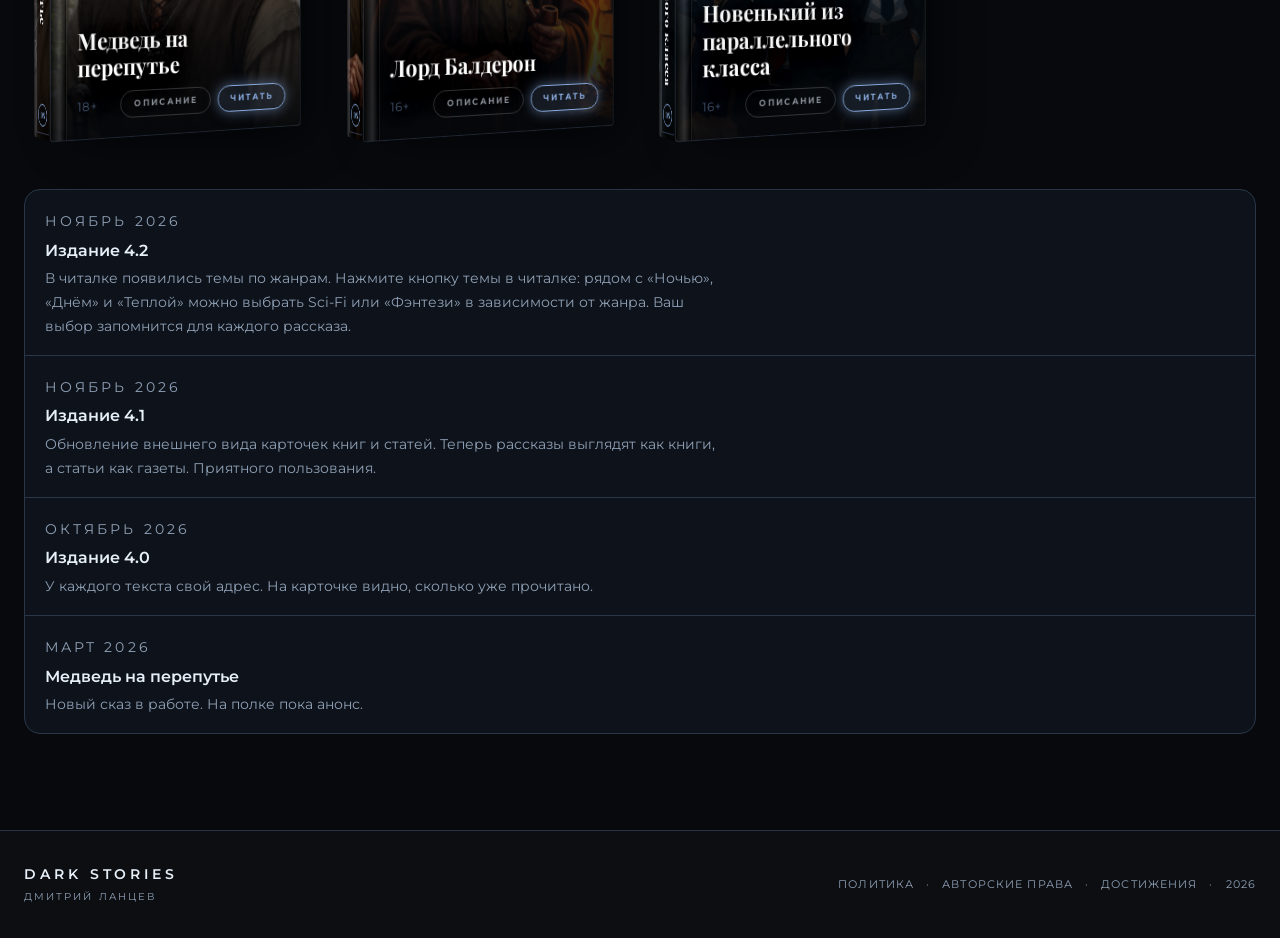
==== commit 16d656ae: "тест ачивок" ====
--- a/index.html
+++ b/index.html
@@ -85,6 +85,7 @@
 <script src="js/router.js"></script>
 <script src="js/reader-menu.js"></script>
 <script src="js/events.js"></script>
+<script src="js/achievements.js"></script>
 <script src="js/metrika.js"></script>
 <script src="js/app.js"></script>
 </body>
--- a/css/style.css
+++ b/css/style.css
@@ -435,8 +435,8 @@
 /* прогресс чтения вдоль корешка и закладка сверху */
 .bk-prog{position:absolute!important;left:0;top:0;bottom:0;width:3px;z-index:4!important;background:rgba(255,255,255,.1)}
 .bk-prog i{position:absolute;left:0;right:0;bottom:0;background:var(--accent);box-shadow:0 0 8px var(--accent)}
-.bk-ribbon{position:absolute!important;top:-11px;left:50%;margin-left:-5px;width:10px;height:18px;z-index:1!important;
-  background:linear-gradient(90deg,#a84545,#d36a6a 60%,#a84545);clip-path:polygon(0 0,100% 0,100% 100%,50% 76%,0 100%)}
+.bk-ribbon{position:absolute!important;top:-14px;left:50%;margin-left:-5px;width:10px;height:21px;z-index:1!important;
+  background:linear-gradient(90deg,#a84545,#d36a6a 60%,#a84545);clip-path:polygon(0 0,50% 24%,100% 0,100% 100%,0 100%)}   /* лента торчит из книги вверх: срез-«ласточкин хвост» на свободном конце */
 
 /* --- ОБЛОЖКА --- */
 .bk-front{inset:0;transform:translateZ(calc(var(--bd) / 2));overflow:hidden;background:#0b1018;border-radius:3px;
@@ -602,7 +602,7 @@
 .pp-read{flex:none;color:#14120f;padding:4px 0;border-bottom:2px solid #8a1c1c;transition:color .2s,border-color .2s}
 .pp-read:hover{color:#8a1c1c}
 @media (hover:hover){
-  .paper:hover{--rot:0deg;transform:translateY(-8px) rotate(0deg) scale(1.02)}
+  .paper:hover{--rot:0deg;transform:translateY(-10px) rotate(0deg)}   /* без scale: увеличение через transform размывало текст на карточке */
   .paper:hover .pp-sheet{box-shadow:0 26px 46px rgba(0,0,0,.6),0 4px 10px rgba(0,0,0,.4)}
   .paper:hover .pp-photo img{filter:grayscale(0) contrast(1.05) brightness(1)}
   .paper:hover .pp-tint{opacity:0}
@@ -779,9 +779,9 @@
    Работает с тремя темами: ночь, день, свеча. Цвета — в переменных --sf-*.
    ===================================================================== */
 #reader.scifi{--sf-head:'Tektur',var(--font-display),sans-serif;--sf-mono:'IBM Plex Mono',ui-monospace,SFMono-Regular,Menlo,monospace;background:var(--sf-bg);background-attachment:fixed}
-#reader.scifi.night{--sf-bg:radial-gradient(ellipse 70% 60% at 50% 40%,#0a2336 0%,#04101a 55%,#02060b 100%);--sf-panel:rgba(5,18,29,.94);--sf-line:rgba(79,209,255,.34);--sf-soft:rgba(79,209,255,.12);--sf-acc:#4fd1ff;--sf-acc2:#a6ecff;--sf-ink:#cfe9f5;--sf-dim:#78a0b6;--sf-glow:0 0 18px rgba(79,209,255,.35);--sf-tglow:0 0 22px rgba(79,209,255,.45);--sf-scan:rgba(0,0,0,.18);--sf-shadow:0 20px 60px rgba(0,0,0,.5);--sf-on:#02060b;--sf-chip-bg:rgba(79,209,255,.12);--sf-chip-fg:#a6ecff}
-#reader.scifi.night.candle{--sf-bg:radial-gradient(ellipse 70% 60% at 50% 42%,#2a1707 0%,#120a04 55%,#080402 100%);--sf-panel:rgba(26,15,7,.95);--sf-line:rgba(227,165,72,.38);--sf-soft:rgba(227,165,72,.11);--sf-acc:#e3a548;--sf-acc2:#ffd89a;--sf-ink:#e2cca6;--sf-dim:#a8906a;--sf-glow:0 0 18px rgba(227,150,50,.38);--sf-tglow:0 0 22px rgba(227,150,50,.5);--sf-scan:rgba(0,0,0,.2);--sf-on:#120a04;--sf-chip-bg:rgba(227,165,72,.11);--sf-chip-fg:#ffd89a}
-#reader.scifi.day{--sf-bg:radial-gradient(ellipse 70% 60% at 50% 40%,#f1f7fa 0%,#dfeaf0 55%,#d6e4ec 100%);--sf-panel:rgba(251,253,254,.97);--sf-line:rgba(10,100,140,.42);--sf-soft:rgba(10,100,140,.1);--sf-acc:#0a6f94;--sf-acc2:#07506b;--sf-ink:#14313f;--sf-dim:#4a6a7b;--sf-glow:0 0 0 transparent;--sf-tglow:none;--sf-scan:rgba(10,100,140,.035);--sf-shadow:0 18px 44px rgba(20,60,85,.16);--sf-on:#fff;--sf-chip-bg:#0a6f94;--sf-chip-fg:#fff}
+:is(#reader,#overlay-root).scifi.night{--sf-bg:radial-gradient(ellipse 70% 60% at 50% 40%,#0a2336 0%,#04101a 55%,#02060b 100%);--sf-panel:rgba(5,18,29,.94);--sf-line:rgba(79,209,255,.34);--sf-soft:rgba(79,209,255,.12);--sf-acc:#4fd1ff;--sf-acc2:#a6ecff;--sf-ink:#cfe9f5;--sf-dim:#78a0b6;--sf-glow:0 0 18px rgba(79,209,255,.35);--sf-tglow:0 0 22px rgba(79,209,255,.45);--sf-scan:rgba(0,0,0,.18);--sf-shadow:0 20px 60px rgba(0,0,0,.5);--sf-on:#02060b;--sf-chip-bg:rgba(79,209,255,.12);--sf-chip-fg:#a6ecff}
+:is(#reader,#overlay-root).scifi.night.candle{--sf-bg:radial-gradient(ellipse 70% 60% at 50% 42%,#2a1707 0%,#120a04 55%,#080402 100%);--sf-panel:rgba(26,15,7,.95);--sf-line:rgba(227,165,72,.38);--sf-soft:rgba(227,165,72,.11);--sf-acc:#e3a548;--sf-acc2:#ffd89a;--sf-ink:#e2cca6;--sf-dim:#a8906a;--sf-glow:0 0 18px rgba(227,150,50,.38);--sf-tglow:0 0 22px rgba(227,150,50,.5);--sf-scan:rgba(0,0,0,.2);--sf-on:#120a04;--sf-chip-bg:rgba(227,165,72,.11);--sf-chip-fg:#ffd89a}
+:is(#reader,#overlay-root).scifi.day{--sf-bg:radial-gradient(ellipse 70% 60% at 50% 40%,#f1f7fa 0%,#dfeaf0 55%,#d6e4ec 100%);--sf-panel:rgba(251,253,254,.97);--sf-line:rgba(10,100,140,.42);--sf-soft:rgba(10,100,140,.1);--sf-acc:#0a6f94;--sf-acc2:#07506b;--sf-ink:#14313f;--sf-dim:#4a6a7b;--sf-glow:0 0 0 transparent;--sf-tglow:none;--sf-scan:rgba(10,100,140,.035);--sf-shadow:0 18px 44px rgba(20,60,85,.16);--sf-on:#fff;--sf-chip-bg:#0a6f94;--sf-chip-fg:#fff}
 /* сетка и линии развёртки на фоне */
 #reader.scifi::after{content:"";position:fixed;inset:0;z-index:0;pointer-events:none;
   background-image:linear-gradient(var(--sf-soft) 1px,transparent 1px),linear-gradient(90deg,var(--sf-soft) 1px,transparent 1px),repeating-linear-gradient(0deg,var(--sf-scan) 0 1px,transparent 1px 3px);
@@ -834,9 +834,9 @@
    В тёмных темах та же картинка перекрашивается фильтром (--fa-filter).
    ===================================================================== */
 #reader.fantasy{--fa-head:'Cormorant Garamond',Georgia,'Times New Roman',serif;background:var(--fa-bg);background-attachment:fixed}
-#reader.fantasy.day{--fa-bg:radial-gradient(ellipse 80% 60% at 50% 25%,#3b2b1b 0%,#20160d 60%,#0f0a06 100%);--fa-panel:#ecd7a8;--fa-ink:#3a2814;--fa-title:#2a1a0b;--fa-acc:#7a2b16;--fa-gold:#97702c;--fa-line:rgba(122,84,30,.55);--fa-dim:#6b5233;--fa-on-bg:#7a2b16;--fa-on-fg:#f6e8c4;--fa-filter:none;--fa-art-op:1;--fa-shadow:0 20px 60px rgba(0,0,0,.6)}
-#reader.fantasy.night{--fa-bg:radial-gradient(ellipse 80% 60% at 50% 25%,#10203a 0%,#08101e 60%,#03060c 100%);--fa-panel:#0b1424;--fa-ink:#cdd8ee;--fa-title:#e9effc;--fa-acc:#b9caf2;--fa-gold:#8fa6d8;--fa-line:rgba(143,166,216,.4);--fa-dim:#8da1c9;--fa-on-bg:#b9caf2;--fa-on-fg:#0b1424;--fa-filter:invert(1) sepia(.55) hue-rotate(190deg) saturate(1.7) brightness(.78);--fa-art-op:.85;--fa-shadow:0 20px 60px rgba(0,0,0,.6)}
-#reader.fantasy.night.candle{--fa-bg:radial-gradient(ellipse 80% 60% at 50% 25%,#12261a 0%,#09140d 60%,#040a06 100%);--fa-panel:#0b1a11;--fa-ink:#e0d8b8;--fa-title:#f2e2a8;--fa-acc:#e3c470;--fa-gold:#c9a24f;--fa-line:rgba(201,162,79,.42);--fa-dim:#a99d76;--fa-on-bg:#e3c470;--fa-on-fg:#0b1a11;--fa-filter:invert(1) sepia(.85) hue-rotate(35deg) saturate(1.5) brightness(.72)}
+:is(#reader,#overlay-root).fantasy.day{--fa-bg:radial-gradient(ellipse 80% 60% at 50% 25%,#3b2b1b 0%,#20160d 60%,#0f0a06 100%);--fa-panel:#ecd7a8;--fa-ink:#3a2814;--fa-title:#2a1a0b;--fa-acc:#7a2b16;--fa-gold:#97702c;--fa-line:rgba(122,84,30,.55);--fa-dim:#6b5233;--fa-on-bg:#7a2b16;--fa-on-fg:#f6e8c4;--fa-filter:none;--fa-art-op:1;--fa-shadow:0 20px 60px rgba(0,0,0,.6)}
+:is(#reader,#overlay-root).fantasy.night{--fa-bg:linear-gradient(rgba(3,6,12,.25),rgba(3,6,12,.5)),url('../art/fantasy-night.jpg') center/cover no-repeat,#03060c;--fa-panel:#0b1424;--fa-ink:#cdd8ee;--fa-title:#e9effc;--fa-acc:#b9caf2;--fa-gold:#8fa6d8;--fa-line:rgba(143,166,216,.4);--fa-dim:#8da1c9;--fa-on-bg:#b9caf2;--fa-on-fg:#0b1424;--fa-filter:invert(1) sepia(.55) hue-rotate(190deg) saturate(1.7) brightness(.78);--fa-art-op:.85;--fa-shadow:0 20px 60px rgba(0,0,0,.6)}
+:is(#reader,#overlay-root).fantasy.night.candle{--fa-bg:linear-gradient(rgba(4,10,6,.25),rgba(4,10,6,.5)),url('../art/fantasy-candle.jpg') center/cover no-repeat,#040a06;--fa-panel:#0b1a11;--fa-ink:#e0d8b8;--fa-title:#f2e2a8;--fa-acc:#e3c470;--fa-gold:#c9a24f;--fa-line:rgba(201,162,79,.42);--fa-dim:#a99d76;--fa-on-bg:#e3c470;--fa-on-fg:#0b1a11;--fa-filter:invert(1) sepia(.85) hue-rotate(35deg) saturate(1.5) brightness(.72)}
 /* страница-свиток с двойной рамкой и точками в углах */
 #reader.fantasy .rcontent{position:relative;z-index:1;container-type:inline-size;border-radius:3px;background-color:var(--fa-panel);border:1px solid var(--fa-gold);box-shadow:var(--fa-shadow);outline:1px solid var(--fa-line);outline-offset:-9px;overflow:hidden;padding-top:60px}
 #reader.fantasy.day .rcontent{background-image:url("data:image/svg+xml,%3Csvg xmlns='http://www.w3.org/2000/svg' width='220' height='220'%3E%3Cfilter id='n'%3E%3CfeTurbulence type='fractalNoise' baseFrequency='.75' numOctaves='2' seed='4'/%3E%3CfeColorMatrix values='0 0 0 0 .42 0 0 0 0 .3 0 0 0 0 .14 0 0 0 .2 0'/%3E%3C/filter%3E%3Crect width='100%25' height='100%25' filter='url(%23n)'/%3E%3C/svg%3E"),linear-gradient(#f1dfb2,#e4cb94)}
@@ -907,3 +907,188 @@
 #selbar[hidden]{display:none}
 #selbar button{font:600 .85rem/1 inherit;font-family:inherit;color:#eee;background:none;border:0;padding:.7rem .9rem;border-radius:9px;cursor:pointer}
 #selbar button:active{background:rgba(255,255,255,.12)}
+
+
+/* кнопка «Скачать приложение» в подвале — выглядит как соседние ссылки */
+.footer .links .install{font:inherit;letter-spacing:inherit;text-transform:inherit;color:inherit;background:none;border:0;padding:0;cursor:pointer;transition:color .3s ease,text-shadow .3s ease}
+.footer .links .install:hover,.footer .links .install:focus-visible{color:#fff;text-shadow:0 0 8px rgba(255,255,255,.9),0 0 20px rgba(255,255,255,.35)}
+@media (display-mode:standalone){.footer .links .install,.footer .links .install-dot{display:none}}
+/* на компьютере (мышь) кнопку установки не показываем */
+@media (hover:hover) and (pointer:fine){.footer .links .install,.footer .links .install-dot{display:none}}
+
+
+/* =====================================================================
+   СТИЛЬ «ГАЗЕТА» — для статей. Продолжение карточек статей на полке: газетная бумага, чёрная краска, красный акцент,
+   заголовок с двойной линией, буквица. День — бумага; ночью — негатив (тёмная бумага, светлая краска); свеча — тёплая сепия.
+   ===================================================================== */
+#reader.gazette{--gz-head:var(--font-display),'Playfair Display',Georgia,serif;--gz-body:Georgia,'Times New Roman',serif;background:var(--gz-desk);background-attachment:fixed}
+:is(#reader,#overlay-root).gazette.day{--gz-desk:radial-gradient(ellipse 80% 60% at 50% 25%,#2c2720 0%,#15120e 70%,#0a0907 100%);--gz-paper:#faf6e6;--gz-ink:#1c1a17;--gz-text:#241f18;--gz-red:#8a1c1c;--gz-dim:#5b5444;--gz-line:rgba(28,26,23,.55);--gz-shadow:0 22px 60px rgba(0,0,0,.65),0 3px 8px rgba(0,0,0,.4)}
+:is(#reader,#overlay-root).gazette.night{--gz-desk:radial-gradient(ellipse 80% 60% at 50% 25%,#12110f 0%,#080706 70%,#030302 100%);--gz-paper:#141210;--gz-ink:#ece6d4;--gz-text:#d9d2bf;--gz-red:#dc7b66;--gz-dim:#9b9482;--gz-line:rgba(236,230,212,.45);--gz-shadow:0 22px 60px rgba(0,0,0,.7),0 0 0 1px rgba(236,230,212,.05)}
+:is(#reader,#overlay-root).gazette.night.candle{--gz-desk:radial-gradient(ellipse 80% 60% at 50% 25%,#1d140b 0%,#0e0905 70%,#050302 100%);--gz-paper:#1b140c;--gz-ink:#f1dfb4;--gz-text:#e2cfa2;--gz-red:#e8a553;--gz-dim:#a8936a;--gz-line:rgba(241,223,180,.42)}
+#reader.gazette .rcontent{border-radius:2px;background-color:var(--gz-paper);border:1px solid var(--gz-ink);box-shadow:var(--gz-shadow);outline:1px solid var(--gz-line);outline-offset:-8px;padding-top:44px;position:relative;overflow:hidden}
+#reader.gazette.day .rcontent{background-image:radial-gradient(ellipse at center,transparent 55%,rgba(150,118,50,.16) 100%),url("data:image/svg+xml;utf8,%3Csvg xmlns='http://www.w3.org/2000/svg' width='160' height='160'%3E%3Cfilter id='n'%3E%3CfeTurbulence type='fractalNoise' baseFrequency='.8' numOctaves='2' stitchTiles='stitch'/%3E%3CfeColorMatrix values='0 0 0 0 .35 0 0 0 0 .28 0 0 0 0 .15 0 0 0 .1 0'/%3E%3C/filter%3E%3Crect width='100%25' height='100%25' filter='url(%23n)'/%3E%3C/svg%3E")}
+#reader.gazette.night .rcontent{background-image:radial-gradient(ellipse at center,transparent 60%,rgba(0,0,0,.35) 100%)}
+/* шапка газеты над заголовком */
+#reader.gazette .rcontent::before{content:"DARK STORIES  ·  СТАТЬЯ";display:block;margin:0 0 26px;padding:0 0 9px;text-align:center;font:700 10px/1 var(--font-sans);letter-spacing:.34em;text-indent:.34em;color:var(--gz-dim);border-bottom:3px double var(--gz-line);-webkit-backdrop-filter:none;backdrop-filter:none}
+#reader.gazette .reader-body h1{font-family:var(--gz-head);font-weight:900;font-size:2.7rem;line-height:1.06;letter-spacing:.012em;text-align:center;text-wrap:balance;color:var(--gz-ink);border:0;padding:0;margin:0 0 26px}
+#reader.gazette .reader-body h1::after{content:"";display:block;height:5px;margin-top:20px;border-top:2px solid var(--gz-ink);border-bottom:1px solid var(--gz-ink)}
+#reader.gazette .reader-body h2,#reader.gazette .reader-body h3{font-family:var(--gz-head);font-weight:900;color:var(--gz-ink);text-align:left;border:0;margin:2em 0 .7em;padding:0 0 .35em;border-bottom:1px solid var(--gz-line);line-height:1.2}
+#reader.gazette .reader-body h2{font-size:1.65em}
+#reader.gazette .reader-body h3{font-size:1.3em}
+#reader.gazette .reader-body p,#reader.gazette .reader-body li,#reader.gazette .reader-body blockquote{font-family:var(--gz-body);color:var(--gz-text)}
+#reader.gazette .reader-body h1 + p::first-letter,#reader.gazette .reader-body h1 + div + p::first-letter{font-family:var(--gz-head);font-weight:900;float:left;font-size:3.5em;line-height:.82;padding:.06em .1em 0 0;color:var(--gz-ink)}
+#reader.gazette .reader-body blockquote{color:var(--gz-dim);border-left:3px solid var(--gz-red);font-style:italic}
+#reader.gazette .reader-body a{color:var(--gz-red);text-decoration:underline;text-underline-offset:3px}
+#reader.gazette .reader-body hr{border:0;height:5px;border-top:2px solid var(--gz-ink);border-bottom:1px solid var(--gz-ink);background:none}
+#reader.gazette .rbar{background:var(--gz-line)}
+#reader.gazette .rbar i{background:var(--gz-red)}
+#reader.gazette .btn.control{border-radius:50%;border:1.5px solid var(--gz-ink);background:var(--gz-paper);color:var(--gz-ink);box-shadow:0 4px 14px rgba(0,0,0,.45)}
+#reader.gazette .btn.control:hover{background:var(--gz-ink);color:var(--gz-paper)}
+#reader.gazette .rtime{border-radius:2px;border:1.5px solid var(--gz-ink);background:var(--gz-paper);color:var(--gz-ink);font:700 11px/1 var(--font-sans);letter-spacing:.14em}
+#reader.gazette .rnext-t,#reader.gazette .rend{color:var(--gz-red)}
+#reader.gazette .spop{border-radius:2px;border:1.5px solid var(--gz-ink);outline:1px solid var(--gz-line);outline-offset:-5px;background:var(--gz-paper);box-shadow:var(--gz-shadow);color:var(--gz-text)}
+#reader.gazette .sp-t{color:var(--gz-red);font:700 11px/1 var(--font-sans);letter-spacing:.2em}
+#reader.gazette .sp-keys{color:var(--gz-dim)}
+#reader.gazette .spop input[type=range]{accent-color:var(--gz-red)}
+#reader.gazette .chip{border-radius:2px;border:1px solid var(--gz-line);background:transparent;color:var(--gz-ink)}
+#reader.gazette .chip:hover{border-color:var(--gz-ink);color:var(--gz-red)}
+#reader.gazette .chip.on{background:var(--gz-ink);border-color:var(--gz-ink);color:var(--gz-paper)}
+@media (hover:hover) and (pointer:fine){#reader.gazette .rbar{display:none}}
+html:has(#reader.gazette.day){--sb-thumb:#1c1a17;--sb-line:rgba(250,246,230,.3);--sb-bg:#15120e}
+html:has(#reader.gazette.night){--sb-thumb:#dc7b66;--sb-line:rgba(236,230,212,.3);--sb-bg:#080706}
+html:has(#reader.gazette.night.candle){--sb-thumb:#e8a553;--sb-line:rgba(241,223,180,.3);--sb-bg:#0e0905}
+html:has(#reader.gazette){scrollbar-color:var(--sb-thumb) var(--sb-bg)}
+html:has(#reader.gazette)::-webkit-scrollbar{width:16px;background:var(--sb-bg)}
+html:has(#reader.gazette)::-webkit-scrollbar-track{background:linear-gradient(90deg,transparent 7px,var(--sb-line) 7px 8px,transparent 8px),var(--sb-bg)}
+html:has(#reader.gazette)::-webkit-scrollbar-thumb{min-height:44px;background:var(--sb-thumb);border:4px solid transparent;background-clip:padding-box;border-radius:2px}
+html:has(#reader.gazette.day)::-webkit-scrollbar-thumb{background:#c9bf9a;background-clip:padding-box}
+html:has(#reader.gazette)::-webkit-scrollbar-button{display:none;width:0;height:0}
+@media (max-width:768px){
+  #reader.gazette .rcontent{padding-top:34px}
+  #reader.gazette .reader-body h1{font-size:2rem}
+  #reader.gazette .reader-body h2{font-size:1.4em}
+}
+
+
+/* блок «Продолжить чтение» на главной — компактный */
+.cont{margin-bottom:1.25rem;gap:.5rem;padding:.7rem 1rem;border-radius:.9rem}
+.cont .eyebrow{font-size:.62rem;margin:0;letter-spacing:.22em}
+.cont .tt{margin-top:.1rem;font-size:.95rem;line-height:1.25}
+.cont .pc{margin:0;font-size:.8rem}
+.cont .btn,.cont a.btn{padding:.55rem 1.1rem;font-size:.72rem;min-height:0}
+@media (max-width:639px){
+  .cont{display:grid;grid-template-columns:1fr auto;align-items:center;column-gap:.75rem;row-gap:0}
+  .cont > div:first-child{min-width:0}
+  .cont .tt{white-space:nowrap;overflow:hidden;text-overflow:ellipsis}
+}
+
+
+/* ===== окна «Содержание» и «Закладки» в теме читалки ===== */
+#overlay-root.scifi{--sf-head:'Tektur',var(--font-display),sans-serif;--sf-mono:'IBM Plex Mono',ui-monospace,SFMono-Regular,Menlo,monospace}
+#overlay-root.fantasy{--fa-head:'Cormorant Garamond',Georgia,'Times New Roman',serif}
+#overlay-root.gazette{--gz-head:var(--font-display),'Playfair Display',Georgia,serif;--gz-body:Georgia,'Times New Roman',serif}
+#overlay-root.scifi .v3modal,#overlay-root.fantasy .v3modal,#overlay-root.gazette .v3modal{background:rgba(0,0,0,.72);-webkit-backdrop-filter:blur(6px);backdrop-filter:blur(6px)}
+/* Sci-Fi */
+#overlay-root.scifi .modal-box{border-radius:0;border:1px solid var(--sf-line);background:var(--sf-panel);color:var(--sf-ink);box-shadow:var(--sf-shadow),var(--sf-glow)}
+#overlay-root.scifi .modal-title{color:var(--sf-acc);font-family:var(--sf-mono);letter-spacing:.22em}
+#overlay-root.scifi .modal-x{color:var(--sf-dim)}
+#overlay-root.scifi .modal-x:hover,#overlay-root.scifi .toc-list button:hover{color:var(--sf-acc2)}
+#overlay-root.scifi .toc-list button{border-radius:0;font-family:var(--sf-mono);font-size:.8em;color:var(--sf-ink);text-transform:uppercase;letter-spacing:.04em}
+#overlay-root.scifi .toc-list button:hover{border-left-color:var(--sf-acc);background:var(--sf-soft)}
+#overlay-root.scifi .bookmark-item{border-radius:0;border-left-color:var(--sf-acc);background:var(--sf-soft);color:var(--sf-ink);font-family:var(--sf-mono)}
+#overlay-root.scifi .modal-empty{color:var(--sf-dim)}
+/* Фэнтези */
+#overlay-root.fantasy .modal-box{border-radius:3px;border:1px solid var(--fa-gold);outline:1px solid var(--fa-line);outline-offset:-6px;background:var(--fa-panel);color:var(--fa-ink);box-shadow:var(--fa-shadow,0 20px 60px rgba(0,0,0,.6))}
+#overlay-root.fantasy .modal-title{color:var(--fa-acc);font-family:var(--fa-head);font-size:15px;font-weight:700;letter-spacing:.2em}
+#overlay-root.fantasy .modal-x{color:var(--fa-dim)}
+#overlay-root.fantasy .modal-x:hover{color:var(--fa-acc)}
+#overlay-root.fantasy .toc-list button{border-radius:2px;font-family:var(--fa-head);font-size:1.05em;font-weight:600;color:var(--fa-ink)}
+#overlay-root.fantasy .toc-list button:hover{border-left-color:var(--fa-gold);background:color-mix(in srgb,var(--fa-line) 22%,transparent);color:var(--fa-acc)}
+#overlay-root.fantasy .bookmark-item{border-radius:2px;border-left-color:var(--fa-gold);background:color-mix(in srgb,var(--fa-line) 18%,transparent);color:var(--fa-ink);font-family:var(--fa-head);font-size:1.05em}
+#overlay-root.fantasy .modal-empty{color:var(--fa-dim);opacity:1}
+/* Газета */
+#overlay-root.gazette .modal-box{border-radius:2px;border:1.5px solid var(--gz-ink);outline:1px solid var(--gz-line);outline-offset:-6px;background:var(--gz-paper);color:var(--gz-text);box-shadow:var(--gz-shadow)}
+#overlay-root.gazette .modal-title{color:var(--gz-red);font-weight:700;letter-spacing:.24em}
+#overlay-root.gazette .modal-x{color:var(--gz-dim)}
+#overlay-root.gazette .modal-x:hover{color:var(--gz-red)}
+#overlay-root.gazette .toc-list button{border-radius:2px;font-family:var(--gz-body);color:var(--gz-text)}
+#overlay-root.gazette .toc-list button:hover{border-left-color:var(--gz-red);background:color-mix(in srgb,var(--gz-ink) 8%,transparent);color:var(--gz-red)}
+#overlay-root.gazette .bookmark-item{border-radius:2px;border-left-color:var(--gz-red);background:color-mix(in srgb,var(--gz-ink) 7%,transparent);color:var(--gz-text);font-family:var(--gz-body)}
+#overlay-root.gazette .modal-empty{color:var(--gz-dim);opacity:1}
+
+/* ===== окно выбора темы — компактное (втрое меньше по площади) ===== */
+#reader .tpop{width:auto;min-width:0;max-width:calc(100vw - 6rem);padding:9px 10px 8px;border-radius:12px}
+#reader .tpop .sp-sec{margin-bottom:8px}
+#reader .tpop .sp-sec:last-child{margin-bottom:0}
+#reader .tpop .sp-t{font-size:9px;letter-spacing:.18em;margin-bottom:5px}
+#reader .tpop .sp-chips{flex-wrap:nowrap;gap:4px}
+#reader .tpop .sp-chips .chip{padding:6px 9px;font-size:10.5px;letter-spacing:.2px;white-space:nowrap}
+@media (max-width:768px){#reader .tpop{top:4.25rem;bottom:auto;left:.6rem;right:4.4rem;width:auto;height:auto;max-height:none;overflow:visible;max-width:none;padding:11px 12px 10px}
+#reader .tpop .sp-chips .chip{flex:1 1 0;text-align:center;padding:9px 6px;font-size:11px}}
+/* выбранный пункт — явная подсветка в любой теме */
+#reader .tpop .chip.on{background:#88aadd;border-color:#88aadd;color:#0a1020;font-weight:700;box-shadow:0 0 0 1px rgba(255,255,255,.25)}
+#reader.fantasy .tpop .chip.on{background:var(--fa-on-bg);border-color:var(--fa-on-bg);color:var(--fa-on-fg);font-weight:700;box-shadow:0 0 0 2px var(--fa-line)}
+#reader.scifi .tpop .chip.on{background:var(--sf-acc);border-color:var(--sf-acc);color:#04101a;font-weight:700;box-shadow:var(--sf-glow)}
+#reader.gazette .tpop .chip.on{background:var(--gz-ink);border-color:var(--gz-ink);color:var(--gz-paper);font-weight:700}
+#reader .tpop .chip.on::before{content:"✓ ";opacity:.8}
+
+/* кнопка в окнах читалки («Сохранить позицию») и остальные акценты — цветом темы, а не синим сайта */
+#overlay-root.scifi{--accent:var(--sf-acc)}
+#overlay-root.fantasy{--accent:var(--fa-acc)}
+#overlay-root.gazette{--accent:var(--gz-red)}
+#overlay-root.scifi .btn.outline{border-radius:0;border:1px solid var(--sf-acc);background:transparent;color:var(--sf-acc);font-family:var(--sf-mono);letter-spacing:.1em}
+#overlay-root.scifi .btn.outline:hover{background:var(--sf-chip-bg);border-color:var(--sf-acc2);color:var(--sf-chip-fg);box-shadow:var(--sf-glow)}
+#overlay-root.fantasy .btn.outline{border-radius:2px;border:1px solid var(--fa-gold);background:transparent;color:var(--fa-acc);font-family:var(--fa-head);font-size:14px;font-weight:700;letter-spacing:.14em}
+#overlay-root.fantasy .btn.outline:hover{background:var(--fa-on-bg);border-color:var(--fa-on-bg);color:var(--fa-on-fg)}
+#overlay-root.gazette .btn.outline{border-radius:2px;border:1.5px solid var(--gz-ink);background:transparent;color:var(--gz-ink);letter-spacing:.12em}
+#overlay-root.gazette .btn.outline:hover{background:var(--gz-ink);border-color:var(--gz-ink);color:var(--gz-paper)}
+
+
+/* ===== скроллбар читалки на телефоне (вместо тонкой полоски прогресса сверху) ===== */
+.rscroll{display:none}
+#reader{--rs:var(--accent)}
+#reader.candle{--rs:#d6963f}
+#reader.scifi{--rs:var(--sf-acc)}
+#reader.fantasy{--rs:var(--fa-gold)}
+#reader.gazette{--rs:var(--gz-red)}
+@media (hover:none){
+  .rbar{display:none!important}
+  .rscroll{display:block;position:fixed;right:0;top:4.2rem;bottom:4.2rem;width:28px;z-index:39;touch-action:none;-webkit-user-select:none;user-select:none;-webkit-touch-callout:none}
+  .rscroll i{position:absolute;right:3px;top:0;width:4px;border-radius:4px;background:var(--rs);opacity:0;box-shadow:0 0 8px color-mix(in srgb,var(--rs) 55%,transparent);transition:opacity .25s ease,width .15s ease,right .15s ease;will-change:transform}
+  .rscroll.on i{opacity:.8}
+  .rscroll.drag i{width:8px;right:2px;opacity:1}
+}
+
+/* на телефоне системный скроллбар страницы в читалке прячем — остаётся только наш ползунок (.rscroll) */
+@media (hover:none){
+  html:has(#reader){scrollbar-width:none!important}
+  html:has(#reader)::-webkit-scrollbar{display:none!important;width:0!important;height:0!important;background:transparent!important}
+}
+
+/* ССЫЛКИ В ТЕКСТЕ */
+.reader-body a.md-link{color:var(--accent);text-decoration:underline;text-decoration-thickness:1px;text-underline-offset:3px;text-decoration-color:currentColor;overflow-wrap:anywhere;transition:opacity .2s}
+.reader-body a.md-link:hover{opacity:.75}
+#reader.scifi .reader-body a.md-link{color:var(--sf-acc)}
+#reader.fantasy .reader-body a.md-link{color:var(--fa-acc);text-decoration-style:dotted;text-decoration-thickness:2px}
+#reader.gazette .reader-body a.md-link{color:var(--gz-red);text-decoration-style:solid}
+
+/* ДОСТИЖЕНИЯ */
+.ach-medal{display:block;width:100%;height:auto;filter:drop-shadow(0 8px 14px rgba(0,0,0,.5))}
+.ach-medal.locked{filter:grayscale(1) brightness(.5) drop-shadow(0 6px 10px rgba(0,0,0,.4));opacity:.7}
+.ach-sub{opacity:.7;margin:0 0 .4rem}
+.ach-grid{display:grid;grid-template-columns:repeat(auto-fill,minmax(150px,1fr));gap:1.6rem 1rem}
+.ach-card{text-align:center}
+.ach-card .ach-medal{width:min(120px,70%);margin:0 auto .6rem}
+.ach-card .an{font-weight:700;font-size:1rem;line-height:1.2}
+.ach-card .ad{font-size:.8rem;opacity:.65;margin-top:.25rem;line-height:1.3}
+.ach-card .ap{font-size:.72rem;opacity:.5;margin-top:.4rem;letter-spacing:.04em}
+.ach-card .ap.ok{opacity:.9;color:var(--accent)}
+.ach-card:not(.got) .an{opacity:.55}
+.ach-toast{width:max-content;min-width:min(86vw,270px);position:fixed;left:50%;bottom:calc(1.4rem + env(safe-area-inset-bottom,0px));transform:translate(-50%,140%);z-index:10001;display:flex;align-items:center;gap:.9rem;max-width:min(92vw,380px);padding:.65rem 1.1rem .65rem .7rem;border-radius:16px;background:linear-gradient(135deg,#1a2133,#0c1019);border:1px solid rgba(227,196,112,.55);box-shadow:0 12px 40px rgba(0,0,0,.6),0 0 24px rgba(227,196,112,.18);color:#e6eefc;opacity:0;transition:transform .5s cubic-bezier(.2,.9,.3,1.1),opacity .4s;cursor:pointer}
+.ach-toast.on{transform:translate(-50%,0);opacity:1}
+.ach-toast .ach-medal{width:54px;flex:none;animation:achSpin .8s ease-out}
+.ach-toast .ak{font-size:.62rem;letter-spacing:.22em;text-transform:uppercase;color:#e3c470}
+.ach-toast .an{font-weight:700;font-size:1.02rem;line-height:1.2}
+.ach-toast .ad{font-size:.78rem;opacity:.65;line-height:1.25}
+@keyframes achSpin{0%{transform:rotateY(0) scale(.5);opacity:0}60%{transform:rotateY(300deg) scale(1.15)}100%{transform:rotateY(360deg) scale(1);opacity:1}}
+@media (prefers-reduced-motion:reduce){.ach-toast .ach-medal{animation:none}}
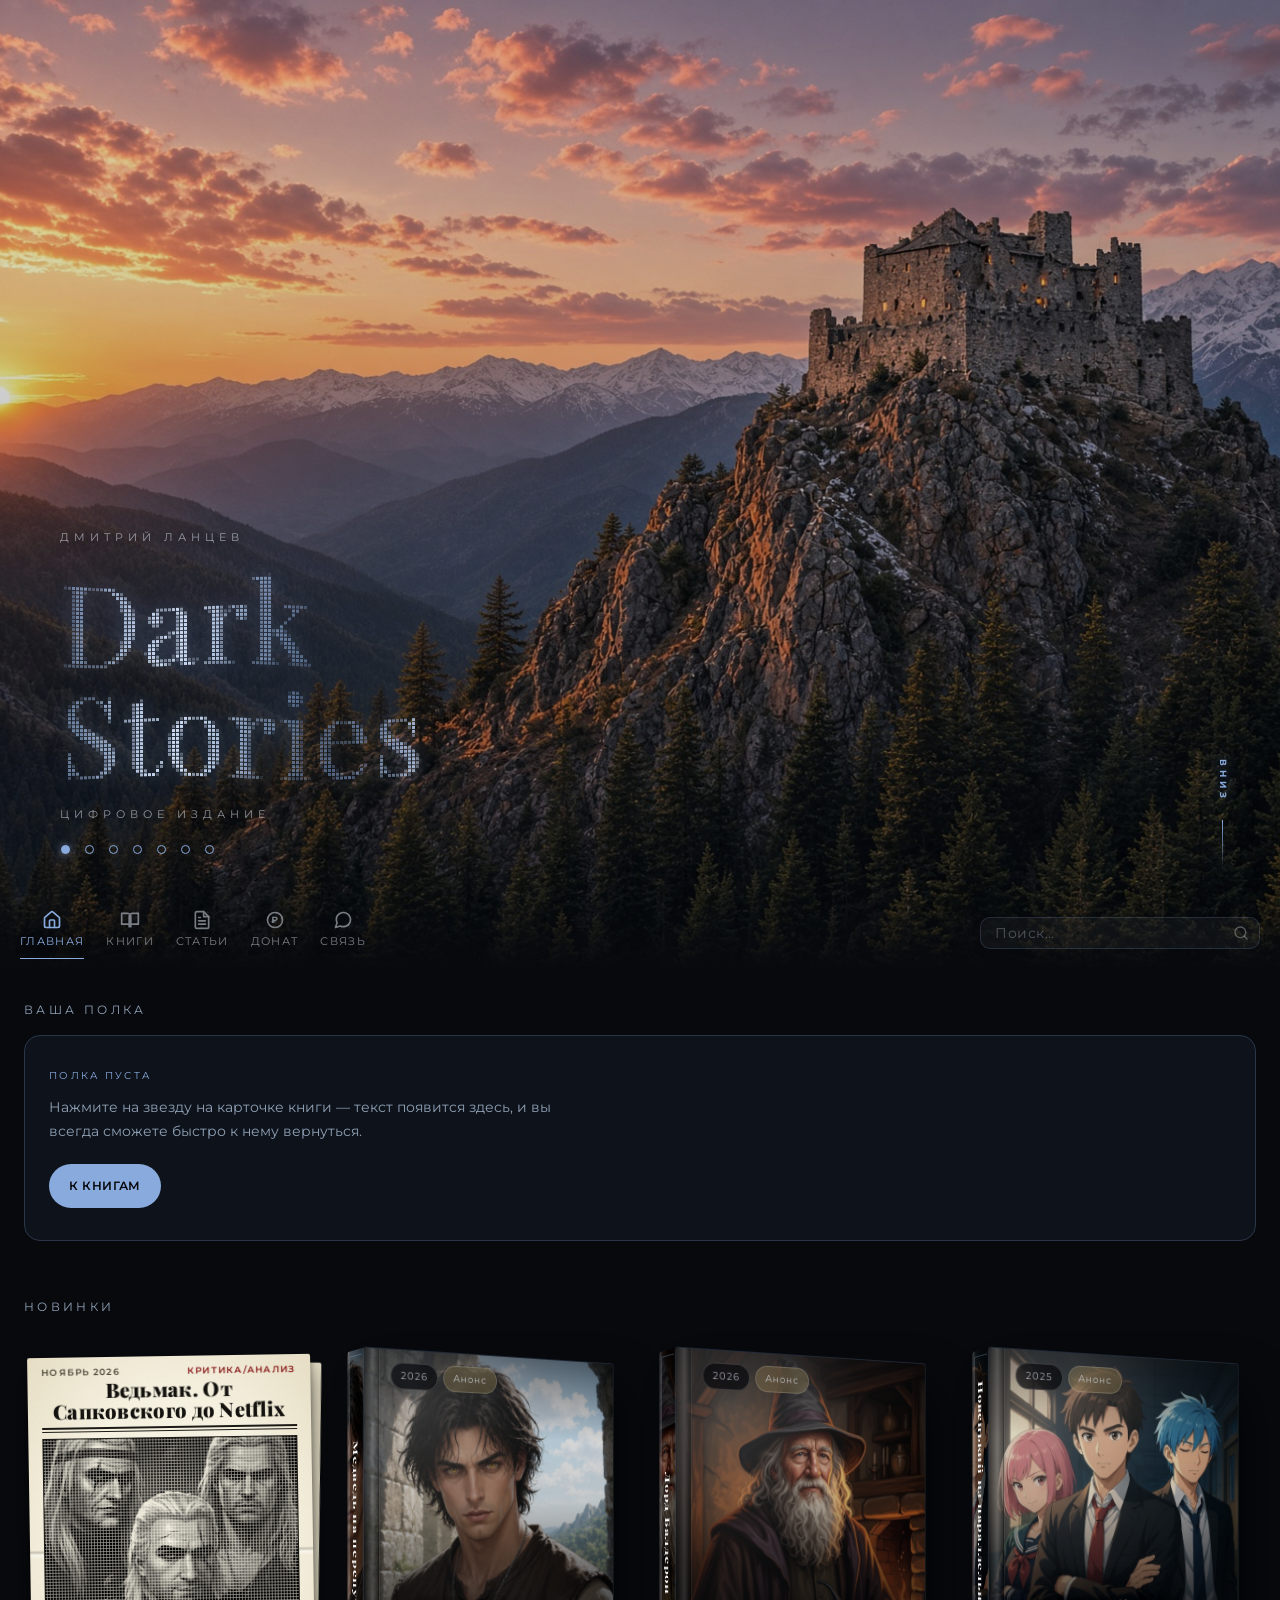
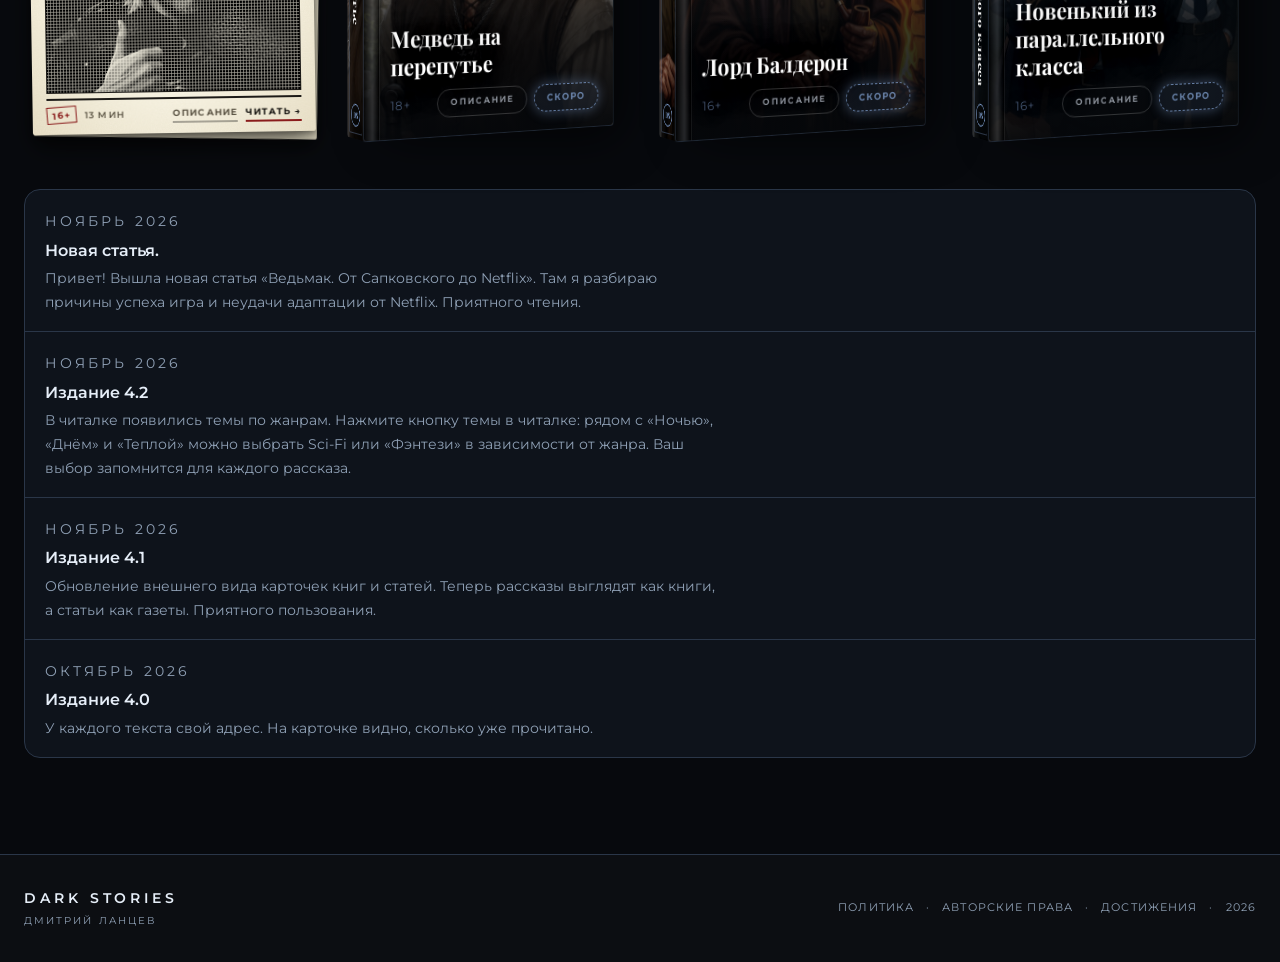
==== commit e479046a: "да" ====
--- a/index.html
+++ b/index.html
@@ -31,6 +31,7 @@
 <script type="application/ld+json" id="ldPerson">{"@context":"https://schema.org","@type":"Person","name":"Дмитрий Ланцев","jobTitle":"Писатель","sameAs":["https://t.me/lancev_dark","https://dzen.ru/slovo_lanceva"]}</script>
 <script type="application/ld+json" id="ldWork"></script>
 <link rel="stylesheet" href="css/style.css">
+<link rel="stylesheet" href="css/hero-fx.css">
 </head>
 <body>
 <div id="app"></div>
@@ -72,6 +73,7 @@
 </button>
 
 <script src="js/data.js"></script>
+<script src="js/hero-fx.js"></script>
 <script src="js/icons.js"></script>
 <script src="js/utils.js"></script>
 <script src="js/store.js"></script>
--- a/css/style.css
+++ b/css/style.css
@@ -779,9 +779,9 @@
    Работает с тремя темами: ночь, день, свеча. Цвета — в переменных --sf-*.
    ===================================================================== */
 #reader.scifi{--sf-head:'Tektur',var(--font-display),sans-serif;--sf-mono:'IBM Plex Mono',ui-monospace,SFMono-Regular,Menlo,monospace;background:var(--sf-bg);background-attachment:fixed}
-:is(#reader,#overlay-root).scifi.night{--sf-bg:radial-gradient(ellipse 70% 60% at 50% 40%,#0a2336 0%,#04101a 55%,#02060b 100%);--sf-panel:rgba(5,18,29,.94);--sf-line:rgba(79,209,255,.34);--sf-soft:rgba(79,209,255,.12);--sf-acc:#4fd1ff;--sf-acc2:#a6ecff;--sf-ink:#cfe9f5;--sf-dim:#78a0b6;--sf-glow:0 0 18px rgba(79,209,255,.35);--sf-tglow:0 0 22px rgba(79,209,255,.45);--sf-scan:rgba(0,0,0,.18);--sf-shadow:0 20px 60px rgba(0,0,0,.5);--sf-on:#02060b;--sf-chip-bg:rgba(79,209,255,.12);--sf-chip-fg:#a6ecff}
-:is(#reader,#overlay-root).scifi.night.candle{--sf-bg:radial-gradient(ellipse 70% 60% at 50% 42%,#2a1707 0%,#120a04 55%,#080402 100%);--sf-panel:rgba(26,15,7,.95);--sf-line:rgba(227,165,72,.38);--sf-soft:rgba(227,165,72,.11);--sf-acc:#e3a548;--sf-acc2:#ffd89a;--sf-ink:#e2cca6;--sf-dim:#a8906a;--sf-glow:0 0 18px rgba(227,150,50,.38);--sf-tglow:0 0 22px rgba(227,150,50,.5);--sf-scan:rgba(0,0,0,.2);--sf-on:#120a04;--sf-chip-bg:rgba(227,165,72,.11);--sf-chip-fg:#ffd89a}
-:is(#reader,#overlay-root).scifi.day{--sf-bg:radial-gradient(ellipse 70% 60% at 50% 40%,#f1f7fa 0%,#dfeaf0 55%,#d6e4ec 100%);--sf-panel:rgba(251,253,254,.97);--sf-line:rgba(10,100,140,.42);--sf-soft:rgba(10,100,140,.1);--sf-acc:#0a6f94;--sf-acc2:#07506b;--sf-ink:#14313f;--sf-dim:#4a6a7b;--sf-glow:0 0 0 transparent;--sf-tglow:none;--sf-scan:rgba(10,100,140,.035);--sf-shadow:0 18px 44px rgba(20,60,85,.16);--sf-on:#fff;--sf-chip-bg:#0a6f94;--sf-chip-fg:#fff}
+:is(#reader,#overlay-root,#readerContextMenu,#selbar).scifi.night{--sf-bg:radial-gradient(ellipse 70% 60% at 50% 40%,#0a2336 0%,#04101a 55%,#02060b 100%);--sf-panel:rgba(5,18,29,.94);--sf-line:rgba(79,209,255,.34);--sf-soft:rgba(79,209,255,.12);--sf-acc:#4fd1ff;--sf-acc2:#a6ecff;--sf-ink:#cfe9f5;--sf-dim:#78a0b6;--sf-glow:0 0 18px rgba(79,209,255,.35);--sf-tglow:0 0 22px rgba(79,209,255,.45);--sf-scan:rgba(0,0,0,.18);--sf-shadow:0 20px 60px rgba(0,0,0,.5);--sf-on:#02060b;--sf-chip-bg:rgba(79,209,255,.12);--sf-chip-fg:#a6ecff}
+:is(#reader,#overlay-root,#readerContextMenu,#selbar).scifi.night.candle{--sf-bg:radial-gradient(ellipse 70% 60% at 50% 42%,#2a1707 0%,#120a04 55%,#080402 100%);--sf-panel:rgba(26,15,7,.95);--sf-line:rgba(227,165,72,.38);--sf-soft:rgba(227,165,72,.11);--sf-acc:#e3a548;--sf-acc2:#ffd89a;--sf-ink:#e2cca6;--sf-dim:#a8906a;--sf-glow:0 0 18px rgba(227,150,50,.38);--sf-tglow:0 0 22px rgba(227,150,50,.5);--sf-scan:rgba(0,0,0,.2);--sf-on:#120a04;--sf-chip-bg:rgba(227,165,72,.11);--sf-chip-fg:#ffd89a}
+:is(#reader,#overlay-root,#readerContextMenu,#selbar).scifi.day{--sf-bg:radial-gradient(ellipse 70% 60% at 50% 40%,#f1f7fa 0%,#dfeaf0 55%,#d6e4ec 100%);--sf-panel:rgba(251,253,254,.97);--sf-line:rgba(10,100,140,.42);--sf-soft:rgba(10,100,140,.1);--sf-acc:#0a6f94;--sf-acc2:#07506b;--sf-ink:#14313f;--sf-dim:#4a6a7b;--sf-glow:0 0 0 transparent;--sf-tglow:none;--sf-scan:rgba(10,100,140,.035);--sf-shadow:0 18px 44px rgba(20,60,85,.16);--sf-on:#fff;--sf-chip-bg:#0a6f94;--sf-chip-fg:#fff}
 /* сетка и линии развёртки на фоне */
 #reader.scifi::after{content:"";position:fixed;inset:0;z-index:0;pointer-events:none;
   background-image:linear-gradient(var(--sf-soft) 1px,transparent 1px),linear-gradient(90deg,var(--sf-soft) 1px,transparent 1px),repeating-linear-gradient(0deg,var(--sf-scan) 0 1px,transparent 1px 3px);
@@ -830,21 +830,28 @@
 
 /* =====================================================================
    СТИЛЬ ЧИТАЛКИ «ФЭНТЕЗИ» — пергамент, золотые рамки, иллюстрация вверху страницы.
-   Иллюстрация берётся из поля «Иллюстрация» текста (w.art); если его нет — art/fantasy.jpg.
-   В тёмных темах та же картинка перекрашивается фильтром (--fa-filter).
+   Иллюстрация берётся из поля «Иллюстрация» текста (w.art); если его нет — своя картинка для каждой темы (art/fantasy-header-*.jpg).
    ===================================================================== */
 #reader.fantasy{--fa-head:'Cormorant Garamond',Georgia,'Times New Roman',serif;background:var(--fa-bg);background-attachment:fixed}
-:is(#reader,#overlay-root).fantasy.day{--fa-bg:radial-gradient(ellipse 80% 60% at 50% 25%,#3b2b1b 0%,#20160d 60%,#0f0a06 100%);--fa-panel:#ecd7a8;--fa-ink:#3a2814;--fa-title:#2a1a0b;--fa-acc:#7a2b16;--fa-gold:#97702c;--fa-line:rgba(122,84,30,.55);--fa-dim:#6b5233;--fa-on-bg:#7a2b16;--fa-on-fg:#f6e8c4;--fa-filter:none;--fa-art-op:1;--fa-shadow:0 20px 60px rgba(0,0,0,.6)}
-:is(#reader,#overlay-root).fantasy.night{--fa-bg:linear-gradient(rgba(3,6,12,.25),rgba(3,6,12,.5)),url('../art/fantasy-night.jpg') center/cover no-repeat,#03060c;--fa-panel:#0b1424;--fa-ink:#cdd8ee;--fa-title:#e9effc;--fa-acc:#b9caf2;--fa-gold:#8fa6d8;--fa-line:rgba(143,166,216,.4);--fa-dim:#8da1c9;--fa-on-bg:#b9caf2;--fa-on-fg:#0b1424;--fa-filter:invert(1) sepia(.55) hue-rotate(190deg) saturate(1.7) brightness(.78);--fa-art-op:.85;--fa-shadow:0 20px 60px rgba(0,0,0,.6)}
-:is(#reader,#overlay-root).fantasy.night.candle{--fa-bg:linear-gradient(rgba(4,10,6,.25),rgba(4,10,6,.5)),url('../art/fantasy-candle.jpg') center/cover no-repeat,#040a06;--fa-panel:#0b1a11;--fa-ink:#e0d8b8;--fa-title:#f2e2a8;--fa-acc:#e3c470;--fa-gold:#c9a24f;--fa-line:rgba(201,162,79,.42);--fa-dim:#a99d76;--fa-on-bg:#e3c470;--fa-on-fg:#0b1a11;--fa-filter:invert(1) sepia(.85) hue-rotate(35deg) saturate(1.5) brightness(.72)}
+:is(#reader,#overlay-root,#readerContextMenu,#selbar).fantasy.day{--fa-bg:linear-gradient(rgba(48,32,14,.30),rgba(48,32,14,.42)),url('../art/fantasy-bg-day.jpg') center/cover no-repeat,#cdbb94;--fa-panel:#ecd7a8;--fa-ink:#3a2814;--fa-title:#2a1a0b;--fa-acc:#7a2b16;--fa-gold:#97702c;--fa-line:rgba(122,84,30,.55);--fa-dim:#6b5233;--fa-on-bg:#7a2b16;--fa-on-fg:#f6e8c4;--fa-art-img:url('../art/fantasy-header-day.jpg');--fa-filter:none;--fa-filter-art:none;--fa-art-op:1;--fa-shadow:0 20px 60px rgba(0,0,0,.6)}
+:is(#reader,#overlay-root,#readerContextMenu,#selbar).fantasy.night{--fa-bg:linear-gradient(rgba(3,6,12,.25),rgba(3,6,12,.5)),url('../art/fantasy-bg-night.jpg') center/cover no-repeat,#03060c;--fa-panel:#0b1424;--fa-ink:#cdd8ee;--fa-title:#e9effc;--fa-acc:#b9caf2;--fa-gold:#8fa6d8;--fa-line:rgba(143,166,216,.4);--fa-dim:#8da1c9;--fa-on-bg:#b9caf2;--fa-on-fg:#0b1424;--fa-art-img:url('../art/fantasy-header-night.jpg');--fa-filter:none;--fa-filter-art:invert(1) sepia(.55) hue-rotate(190deg) saturate(1.7) brightness(.78);--fa-art-op:1;--fa-shadow:0 20px 60px rgba(0,0,0,.6)}
+:is(#reader,#overlay-root,#readerContextMenu,#selbar).fantasy.night.candle{--fa-bg:linear-gradient(rgba(4,10,6,.25),rgba(4,10,6,.5)),url('../art/fantasy-bg-candle.jpg') center/cover no-repeat,#040a06;--fa-panel:#0b1a11;--fa-ink:#e0d8b8;--fa-title:#f2e2a8;--fa-acc:#e3c470;--fa-gold:#c9a24f;--fa-line:rgba(201,162,79,.42);--fa-dim:#a99d76;--fa-on-bg:#e3c470;--fa-on-fg:#0b1a11;--fa-art-img:url('../art/fantasy-header-candle.jpg');--fa-filter:none;--fa-filter-art:invert(1) sepia(.85) hue-rotate(35deg) saturate(1.5) brightness(.72)}
+/* «Без фона» (переключатель в окне темы, только для стиля «Фэнтези»): вместо картинки — спокойный тёмный фон в цвет темы */
+#reader.fantasy.nobg.day{--fa-bg:radial-gradient(ellipse 80% 60% at 50% 25%,#3b2b1b 0%,#20160d 60%,#0f0a06 100%)}
+#reader.fantasy.nobg.night{--fa-bg:radial-gradient(ellipse 80% 60% at 50% 25%,#0b1424 0%,#060b16 60%,#03060c 100%)}
+#reader.fantasy.nobg.night.candle{--fa-bg:radial-gradient(ellipse 80% 60% at 50% 25%,#0b1a11 0%,#07110a 60%,#040a06 100%)}
+#reader:not(.fantasy) .sp-fabg{display:none}
 /* страница-свиток с двойной рамкой и точками в углах */
 #reader.fantasy .rcontent{position:relative;z-index:1;container-type:inline-size;border-radius:3px;background-color:var(--fa-panel);border:1px solid var(--fa-gold);box-shadow:var(--fa-shadow);outline:1px solid var(--fa-line);outline-offset:-9px;overflow:hidden;padding-top:60px}
 #reader.fantasy.day .rcontent{background-image:url("data:image/svg+xml,%3Csvg xmlns='http://www.w3.org/2000/svg' width='220' height='220'%3E%3Cfilter id='n'%3E%3CfeTurbulence type='fractalNoise' baseFrequency='.75' numOctaves='2' seed='4'/%3E%3CfeColorMatrix values='0 0 0 0 .42 0 0 0 0 .3 0 0 0 0 .14 0 0 0 .2 0'/%3E%3C/filter%3E%3Crect width='100%25' height='100%25' filter='url(%23n)'/%3E%3C/svg%3E"),linear-gradient(#f1dfb2,#e4cb94)}
-/* иллюстрация вверху: растворяется вниз и к краям */
+/* иллюстрация вверху: растворяется вниз и к краям. Для каждой темы своя картинка (art/fantasy-header-day|night|candle.jpg);
+   если у текста задана своя иллюстрация (w.art), она одна на все темы и в тёмных перекрашивается фильтром --fa-filter-art */
 #reader.fantasy .rcontent::before{content:"";position:absolute;left:0;right:0;top:0;aspect-ratio:3/1;pointer-events:none;z-index:0;
-  background:var(--art,url('../art/fantasy.jpg')) right top/100% 100% no-repeat;filter:var(--fa-filter);opacity:var(--fa-art-op);
+  background:var(--art,var(--fa-art-img)) right top/100% 100% no-repeat;filter:var(--fa-filter);opacity:var(--fa-art-op);
   -webkit-mask-image:linear-gradient(0deg,transparent 0,#000 38%),linear-gradient(90deg,transparent 0,#000 6%,#000 94%,transparent 100%);-webkit-mask-composite:source-in;
   mask-image:linear-gradient(0deg,transparent 0,#000 38%),linear-gradient(90deg,transparent 0,#000 6%,#000 94%,transparent 100%);mask-composite:intersect}
+#reader.fantasy[style*="--art"] .rcontent::before{filter:var(--fa-filter-art)}
+#reader.fantasy.day .rcontent::before{mix-blend-mode:multiply}
 #reader.fantasy .rcontent::after{content:"";position:absolute;inset:0;pointer-events:none;z-index:2;
   background:radial-gradient(circle,var(--fa-gold) 0 2.5px,transparent 3.5px) 5px 5px/14px 14px no-repeat,radial-gradient(circle,var(--fa-gold) 0 2.5px,transparent 3.5px) right 5px top 5px/14px 14px no-repeat,
     radial-gradient(circle,var(--fa-gold) 0 2.5px,transparent 3.5px) left 5px bottom 5px/14px 14px no-repeat,radial-gradient(circle,var(--fa-gold) 0 2.5px,transparent 3.5px) right 5px bottom 5px/14px 14px no-repeat}
@@ -922,9 +929,9 @@
    заголовок с двойной линией, буквица. День — бумага; ночью — негатив (тёмная бумага, светлая краска); свеча — тёплая сепия.
    ===================================================================== */
 #reader.gazette{--gz-head:var(--font-display),'Playfair Display',Georgia,serif;--gz-body:Georgia,'Times New Roman',serif;background:var(--gz-desk);background-attachment:fixed}
-:is(#reader,#overlay-root).gazette.day{--gz-desk:radial-gradient(ellipse 80% 60% at 50% 25%,#2c2720 0%,#15120e 70%,#0a0907 100%);--gz-paper:#faf6e6;--gz-ink:#1c1a17;--gz-text:#241f18;--gz-red:#8a1c1c;--gz-dim:#5b5444;--gz-line:rgba(28,26,23,.55);--gz-shadow:0 22px 60px rgba(0,0,0,.65),0 3px 8px rgba(0,0,0,.4)}
-:is(#reader,#overlay-root).gazette.night{--gz-desk:radial-gradient(ellipse 80% 60% at 50% 25%,#12110f 0%,#080706 70%,#030302 100%);--gz-paper:#141210;--gz-ink:#ece6d4;--gz-text:#d9d2bf;--gz-red:#dc7b66;--gz-dim:#9b9482;--gz-line:rgba(236,230,212,.45);--gz-shadow:0 22px 60px rgba(0,0,0,.7),0 0 0 1px rgba(236,230,212,.05)}
-:is(#reader,#overlay-root).gazette.night.candle{--gz-desk:radial-gradient(ellipse 80% 60% at 50% 25%,#1d140b 0%,#0e0905 70%,#050302 100%);--gz-paper:#1b140c;--gz-ink:#f1dfb4;--gz-text:#e2cfa2;--gz-red:#e8a553;--gz-dim:#a8936a;--gz-line:rgba(241,223,180,.42)}
+:is(#reader,#overlay-root,#readerContextMenu,#selbar).gazette.day{--gz-desk:radial-gradient(ellipse 80% 60% at 50% 25%,#2c2720 0%,#15120e 70%,#0a0907 100%);--gz-paper:#faf6e6;--gz-ink:#1c1a17;--gz-text:#241f18;--gz-red:#8a1c1c;--gz-dim:#5b5444;--gz-line:rgba(28,26,23,.55);--gz-shadow:0 22px 60px rgba(0,0,0,.65),0 3px 8px rgba(0,0,0,.4)}
+:is(#reader,#overlay-root,#readerContextMenu,#selbar).gazette.night{--gz-desk:radial-gradient(ellipse 80% 60% at 50% 25%,#12110f 0%,#080706 70%,#030302 100%);--gz-paper:#141210;--gz-ink:#ece6d4;--gz-text:#d9d2bf;--gz-red:#dc7b66;--gz-dim:#9b9482;--gz-line:rgba(236,230,212,.45);--gz-shadow:0 22px 60px rgba(0,0,0,.7),0 0 0 1px rgba(236,230,212,.05)}
+:is(#reader,#overlay-root,#readerContextMenu,#selbar).gazette.night.candle{--gz-desk:radial-gradient(ellipse 80% 60% at 50% 25%,#1d140b 0%,#0e0905 70%,#050302 100%);--gz-paper:#1b140c;--gz-ink:#f1dfb4;--gz-text:#e2cfa2;--gz-red:#e8a553;--gz-dim:#a8936a;--gz-line:rgba(241,223,180,.42)}
 #reader.gazette .rcontent{border-radius:2px;background-color:var(--gz-paper);border:1px solid var(--gz-ink);box-shadow:var(--gz-shadow);outline:1px solid var(--gz-line);outline-offset:-8px;padding-top:44px;position:relative;overflow:hidden}
 #reader.gazette.day .rcontent{background-image:radial-gradient(ellipse at center,transparent 55%,rgba(150,118,50,.16) 100%),url("data:image/svg+xml;utf8,%3Csvg xmlns='http://www.w3.org/2000/svg' width='160' height='160'%3E%3Cfilter id='n'%3E%3CfeTurbulence type='fractalNoise' baseFrequency='.8' numOctaves='2' stitchTiles='stitch'/%3E%3CfeColorMatrix values='0 0 0 0 .35 0 0 0 0 .28 0 0 0 0 .15 0 0 0 .1 0'/%3E%3C/filter%3E%3Crect width='100%25' height='100%25' filter='url(%23n)'/%3E%3C/svg%3E")}
 #reader.gazette.night .rcontent{background-image:radial-gradient(ellipse at center,transparent 60%,rgba(0,0,0,.35) 100%)}
@@ -1092,3 +1099,147 @@
 .ach-toast .ad{font-size:.78rem;opacity:.65;line-height:1.25}
 @keyframes achSpin{0%{transform:rotateY(0) scale(.5);opacity:0}60%{transform:rotateY(300deg) scale(1.15)}100%{transform:rotateY(360deg) scale(1);opacity:1}}
 @media (prefers-reduced-motion:reduce){.ach-toast .ach-medal{animation:none}}
+
+/* МЕНЮ ВЫДЕЛЕНИЯ (и нижняя панель на телефоне) — в тему читалки */
+.context-menu[class*="fantasy"],.context-menu[class*="scifi"],.context-menu[class*="gazette"]{backdrop-filter:none;-webkit-backdrop-filter:none}
+#readerContextMenu.fantasy{background:var(--fa-panel);border:1px solid var(--fa-gold);outline:1px solid var(--fa-line);outline-offset:-4px;border-radius:3px;box-shadow:var(--fa-shadow)}
+#readerContextMenu.fantasy .context-menu-item{color:var(--fa-ink);border-radius:2px;font-family:var(--font-sans)}
+#readerContextMenu.fantasy .context-menu-item .ico{color:var(--fa-acc)}
+#readerContextMenu.fantasy .context-menu-item:hover,#readerContextMenu.fantasy .context-menu-item:active{background:var(--fa-on-bg);color:var(--fa-on-fg)}
+#readerContextMenu.fantasy .context-menu-item:hover .ico,#readerContextMenu.fantasy .context-menu-item:active .ico{color:var(--fa-on-fg)}
+#readerContextMenu.scifi{background:var(--sf-panel);border:1px solid var(--sf-line);border-radius:0;box-shadow:var(--sf-shadow)}
+#readerContextMenu.scifi .context-menu-item{color:var(--sf-ink);border-radius:0;letter-spacing:.08em}
+#readerContextMenu.scifi .context-menu-item .ico{color:var(--sf-acc)}
+#readerContextMenu.scifi .context-menu-item:hover,#readerContextMenu.scifi .context-menu-item:active{background:var(--sf-chip-bg);color:var(--sf-chip-fg);box-shadow:var(--sf-glow)}
+#readerContextMenu.scifi .context-menu-item:hover .ico,#readerContextMenu.scifi .context-menu-item:active .ico{color:var(--sf-chip-fg)}
+#readerContextMenu.gazette{background:var(--gz-paper);border:1.5px solid var(--gz-ink);outline:1px solid var(--gz-line);outline-offset:-4px;border-radius:2px;box-shadow:var(--gz-shadow)}
+#readerContextMenu.gazette .context-menu-item{color:var(--gz-text);border-radius:0}
+#readerContextMenu.gazette .context-menu-item .ico{color:var(--gz-red)}
+#readerContextMenu.gazette .context-menu-item:hover,#readerContextMenu.gazette .context-menu-item:active{background:var(--gz-ink);color:var(--gz-paper)}
+#readerContextMenu.gazette .context-menu-item:hover .ico,#readerContextMenu.gazette .context-menu-item:active .ico{color:var(--gz-paper)}
+/* нижняя панель на телефоне */
+#selbar.fantasy{background:var(--fa-panel);border:1px solid var(--fa-gold);outline:1px solid var(--fa-line);outline-offset:-4px;border-radius:3px;box-shadow:var(--fa-shadow)}
+#selbar.fantasy button{color:var(--fa-ink)}#selbar.fantasy button:active{background:var(--fa-on-bg);color:var(--fa-on-fg)}
+#selbar.scifi{background:var(--sf-panel);border:1px solid var(--sf-line);border-radius:0;box-shadow:var(--sf-shadow)}
+#selbar.scifi button{color:var(--sf-ink);border-radius:0}#selbar.scifi button:active{background:var(--sf-chip-bg);color:var(--sf-chip-fg)}
+#selbar.gazette{background:var(--gz-paper);border:1.5px solid var(--gz-ink);outline:1px solid var(--gz-line);outline-offset:-4px;border-radius:2px;box-shadow:var(--gz-shadow)}
+#selbar.gazette button{color:var(--gz-text);border-radius:0}#selbar.gazette button:active{background:var(--gz-ink);color:var(--gz-paper)}
+
+.ach-tier{margin-top:1.6rem}
+.ach-th{display:flex;align-items:center;gap:.6rem;margin:0 0 1rem;font-size:.8rem;font-weight:700;letter-spacing:.22em;text-transform:uppercase;color:var(--tc,#e6eefc)}
+.ach-th em{margin-left:auto;font-style:normal;font-weight:600;letter-spacing:.08em;opacity:.55;font-size:.75rem}
+.ach-dot{width:10px;height:10px;border-radius:50%;background:var(--tc);box-shadow:0 0 10px var(--tc)}
+.ach-th::after{content:"";order:1;flex:1;height:1px;background:linear-gradient(90deg,var(--tc),transparent);opacity:.4}
+.ach-th em{order:2;margin-left:0}
+.ach-tier.bronze{--tc:#e0a070}.ach-tier.silver{--tc:#d5dce8}.ach-tier.gold{--tc:#e3c470}.ach-tier.purple{--tc:#b98cf2}
+
+/* АНОНС: карточка без кнопки «Читать» */
+.bcard.soon,.paper.soon{cursor:default}
+.btn-soon,.pp-soon{cursor:default;pointer-events:none;opacity:.75}
+.btn-soon{display:inline-flex;align-items:center;padding:.5rem .9rem;border:1px dashed var(--accent);border-radius:999px;font:700 10px/1 var(--font-sans);letter-spacing:.18em;text-transform:uppercase;color:var(--accent)}
+.pp-soon{color:#8a1c1c;border-bottom:2px dashed #8a1c1c}
+.bk-soon{background:rgba(227,196,112,.2);color:#e3c470;border:1px solid rgba(227,196,112,.45)}
+.bcard.soon .bk-cover,.paper.soon .pp-photo img{filter:saturate(.8) brightness(.9)}
+
+/* Карточка статьи: картинка всегда квадратная, а название подгоняет размер шрифта под оставшееся место (js/cards.js, fitMasts) */
+.pp-sheet:not(.pp-back) .pp-photo{flex:none;width:100%;aspect-ratio:1/1;min-height:0}
+.pp-sheet:not(.pp-back) .pp-mast{flex:1 1 0;min-height:0;display:flex;flex-direction:column;justify-content:center;-webkit-line-clamp:unset;margin:0 0 6px;overflow:hidden;line-height:1.04}
+.pp-sheet:not(.pp-back){padding-top:10px;padding-bottom:10px}
+.pp-sheet:not(.pp-back) .pp-meta{padding-bottom:3px}
+.pp-sheet:not(.pp-back) .pp-rule{margin-bottom:6px}
+.pp-sheet:not(.pp-back) .pp-photo{margin-bottom:5px}
+.pp-sheet:not(.pp-back) .pp-foot{padding-top:5px}
+.pp-sheet:not(.pp-back) .pp-mast{margin:0 0 4px}
+
+
+/* ================= НУАР: протокол частного детектива (readerStyle: 'noir') =================
+   Лист в линейку. Размер строки (шаг линий) считается от размера шрифта читателя (--nr-fsz из js/reader.js) и интервала,
+   поэтому текст всегда стоит ровно между линиями. Меню и окна читалки в нуаре одеваются как газетные (класс gazette) с этими же цветами. */
+#reader.noir,#overlay-root.noir{--gz-head:'PT Mono','Courier New',ui-monospace,monospace;--gz-body:'PT Mono','Courier New',ui-monospace,monospace}
+#reader.noir{background:var(--gz-desk);background-attachment:fixed;--nr-lead:1.9}
+#reader.noir[data-lead="tight"]{--nr-lead:1.6}
+#reader.noir[data-lead="loose"]{--nr-lead:2.3}
+:is(#reader,#overlay-root,#readerContextMenu,#selbar).noir.day{--gz-desk:radial-gradient(ellipse 80% 60% at 50% 20%,#d8ccb0 0%,#b9aa86 75%,#a89a78 100%);--gz-paper:#ece3c9;--gz-ink:#2a2620;--gz-text:#2d2822;--gz-red:#9b2a22;--gz-dim:#7a7058;--gz-line:rgba(42,38,32,.4);--gz-shadow:0 22px 50px rgba(40,30,10,.45),0 3px 8px rgba(40,30,10,.3);--nr-gl:rgba(42,38,32,.11)}
+:is(#reader,#overlay-root,#readerContextMenu,#selbar).noir.night{--gz-desk:radial-gradient(ellipse 60% 45% at 50% -5%,rgba(255,190,100,.26),transparent 70%),#0a0c10;--gz-paper:#1a1713;--gz-ink:#d8cdb2;--gz-text:#cfc4a8;--gz-red:#e0584c;--gz-dim:#8f8468;--gz-line:rgba(216,205,178,.35);--gz-shadow:0 22px 60px rgba(0,0,0,.8);--nr-gl:rgba(236,222,190,.09)}
+:is(#reader,#overlay-root,#readerContextMenu,#selbar).noir.night.candle{--gz-desk:radial-gradient(ellipse 60% 45% at 50% -5%,rgba(255,150,60,.34),transparent 70%),#150d06;--gz-paper:#21170d;--gz-ink:#f0d9a8;--gz-text:#e2cfa2;--gz-red:#e0584c;--gz-dim:#a8936a;--gz-line:rgba(240,217,168,.36);--gz-shadow:0 22px 60px rgba(0,0,0,.8);--nr-gl:rgba(240,217,168,.10)}
+
+#reader.noir .rcontent{position:relative;border-radius:2px;background-color:var(--gz-paper);border:1px solid var(--gz-line);box-shadow:var(--gz-shadow);
+  -webkit-backdrop-filter:none;backdrop-filter:none;padding-top:44px;padding-bottom:70px;
+  background-image:radial-gradient(ellipse at center,transparent 62%,rgba(0,0,0,.13) 100%)}
+/* штамп «ДЕЛО № 07» */
+#reader.noir .rcontent[data-case]::after{content:"ДЕЛО № " attr(data-case);position:absolute;right:26px;top:26px;transform:rotate(7deg);border:3px solid var(--gz-red);color:var(--gz-red);
+  padding:5px 12px;font:700 15px/1 var(--gz-head);letter-spacing:.14em;border-radius:4px;opacity:.92;pointer-events:none}
+
+/* сетка линий: шаг --nr-step; все блоки занимают целое число строк */
+#reader.noir .reader-body{--nr-fs:calc(var(--nr-fsz,1) * 1.05rem);--nr-step:calc(var(--nr-fs) * var(--nr-lead));
+  font-family:var(--gz-body);font-size:var(--nr-fs);line-height:var(--nr-step);color:var(--gz-text);
+  background-image:linear-gradient(to bottom,transparent calc(var(--nr-step) - 2px),var(--nr-gl) calc(var(--nr-step) - 2px));background-size:100% var(--nr-step)}
+#reader.noir .reader-body::before{content:"ТЕДДИ МУРР, ЧАСТНЫЙ ДЕТЕКТИВ";display:block;height:var(--nr-step);line-height:var(--nr-step);font:700 .62rem/var(--nr-step) var(--gz-head);letter-spacing:.18em;color:var(--gz-dim)}
+#reader.noir .reader-body h1{font-family:var(--gz-head);font-weight:700;text-transform:uppercase;letter-spacing:.04em;text-align:left;color:var(--gz-ink);
+  font-size:min(2.1rem,calc(var(--nr-step) * .82));line-height:var(--nr-step);margin:0;padding:0;border:0;max-width:calc(100% - 20px)}
+#reader.noir .reader-body h1::after{content:"";display:block;box-sizing:border-box;height:6px;margin:calc(var(--nr-step) * .4 - 3px) 0 calc(var(--nr-step) * .6 - 3px);border-top:2px solid var(--gz-ink);border-bottom:1px solid var(--gz-ink);opacity:.6;background:none;width:auto}
+#reader.noir .reader-body h2,#reader.noir .reader-body h3{font-family:var(--gz-head);font-weight:700;text-transform:uppercase;letter-spacing:.2em;text-align:left;color:var(--gz-red);
+  font-size:min(.95rem,calc(var(--nr-step) * .5));line-height:var(--nr-step);margin:var(--nr-step) 0 0;padding:0;border:0}
+#reader.noir .reader-body h2:first-child,#reader.noir .reader-body h1 + h2{margin-top:0}
+#reader.noir .reader-body p,#reader.noir .reader-body li,#reader.noir .reader-body blockquote{font-family:var(--gz-body);font-size:1em!important;line-height:var(--nr-step);color:var(--gz-text);text-align:left}
+#reader.noir .reader-body p{margin:0 0 var(--nr-step)}
+#reader.noir .reader-body ul,#reader.noir .reader-body ol{margin:0 0 var(--nr-step);padding-left:1.4em}
+#reader.noir .reader-body blockquote{margin:0 0 var(--nr-step);padding:0 0 0 1em;border-left:3px solid var(--gz-red);color:var(--gz-dim);background:none}
+#reader.noir .reader-body a,#reader.noir .reader-body a.md-link{color:var(--gz-red);text-decoration:underline}
+#reader.noir .reader-body hr{border:0;height:var(--nr-step);margin:0;background:repeating-linear-gradient(90deg,var(--gz-line) 0 8px,transparent 8px 14px) 0 50%/100% 2px no-repeat}
+#reader.noir .reader-body strong{color:var(--gz-ink)}
+
+/* счётчик минут — красная печать; в конце текста «ДЕЛО РАСКРЫТО» */
+#reader.noir .rtime{left:1.2rem;bottom:1.7rem;border:3px double var(--gz-red);border-radius:3px;background:var(--gz-paper);color:var(--gz-red);
+  -webkit-backdrop-filter:none;backdrop-filter:none;font:700 12px/1 var(--gz-head);letter-spacing:.16em;text-transform:none;padding:9px 15px;transform:rotate(-4deg);box-shadow:0 4px 12px rgba(0,0,0,.3)}
+#reader.noir .rtime b{font-size:20px;letter-spacing:.04em;margin:0 3px;font-weight:700}
+#reader.noir .rtime.done{font-size:15px;padding:11px 18px;animation:nrStamp .45s cubic-bezier(.2,1.5,.4,1)}
+@keyframes nrStamp{0%{transform:rotate(-4deg) scale(2.3);opacity:0}100%{transform:rotate(-4deg) scale(1);opacity:1}}
+@media (prefers-reduced-motion:reduce){#reader.noir .rtime.done{animation:none}}
+
+@media (max-width:600px){
+  #reader.noir .rcontent{padding-top:58px}
+  #reader.noir .rcontent[data-case]::after{top:16px;right:66px;font-size:13px}
+  #reader.noir .reader-body::before{font-size:.56rem}
+}
+#reader.noir .rbar{background:var(--gz-line)}
+#reader.noir .rbar i{background:var(--gz-red)}
+#reader.noir .btn.control{border-radius:50%;border:1.5px solid var(--gz-ink);background:var(--gz-paper);color:var(--gz-ink);box-shadow:0 4px 14px rgba(0,0,0,.45)}
+#reader.noir .btn.control:hover{background:var(--gz-ink);color:var(--gz-paper)}
+#reader.noir .rnext-t,#reader.noir .rend{color:var(--gz-red)}
+#reader.noir .spop{border-radius:2px;border:1.5px solid var(--gz-ink);outline:1px solid var(--gz-line);outline-offset:-5px;background:var(--gz-paper);box-shadow:var(--gz-shadow);color:var(--gz-text)}
+#reader.noir .sp-t{color:var(--gz-red);font:700 11px/1 var(--font-sans);letter-spacing:.2em}
+#reader.noir .sp-keys{color:var(--gz-dim)}
+#reader.noir .spop input[type=range]{accent-color:var(--gz-red)}
+#reader.noir .chip{border-radius:2px;border:1px solid var(--gz-line);background:transparent;color:var(--gz-ink)}
+#reader.noir .chip:hover{border-color:var(--gz-ink);color:var(--gz-red)}
+#reader.noir .chip.on{background:var(--gz-ink);border-color:var(--gz-ink);color:var(--gz-paper)}
+@media (hover:hover) and (pointer:fine){#reader.noir .rbar{display:none}}
+#reader.noir .tpop .chip.on{background:var(--gz-ink);border-color:var(--gz-ink);color:var(--gz-paper);font-weight:700}
+#reader.noir{--rs:var(--gz-red)}
+#reader.noir .reader-body a.md-link{color:var(--gz-red);text-decoration-style:solid}
+html:has(#reader.noir.day){--sb-thumb:#8a7d5e;--sb-line:rgba(42,38,32,.3);--sb-bg:#b9aa86}
+html:has(#reader.noir.night){--sb-thumb:#e0584c;--sb-line:rgba(216,205,178,.25);--sb-bg:#0a0c10}
+html:has(#reader.noir.night.candle){--sb-thumb:#e0584c;--sb-line:rgba(240,217,168,.28);--sb-bg:#150d06}
+html:has(#reader.noir){scrollbar-color:var(--sb-thumb) var(--sb-bg)}
+html:has(#reader.noir)::-webkit-scrollbar{width:16px;background:var(--sb-bg)}
+html:has(#reader.noir)::-webkit-scrollbar-track{background:var(--sb-bg)}
+html:has(#reader.noir)::-webkit-scrollbar-thumb{min-height:44px;background:var(--sb-thumb);background-clip:padding-box;border:4px solid var(--sb-bg);border-radius:8px}
+html:has(#reader.noir)::-webkit-scrollbar-button{display:none;width:0;height:0}
+
+/* ДОСТИЖЕНИЯ: 5 в ряд, заголовок уровня, подсветка медали при наведении и касании */
+.ach-page .ach-th{display:flex;align-items:baseline;gap:.7rem;letter-spacing:normal;text-transform:none;font-size:1.35rem}
+.ach-page .ach-th .ach-dot,.ach-page .ach-th::after{display:none}
+.ach-page .ach-th em{margin-left:0;order:0;opacity:.6;font-size:1.05rem}
+@media (min-width:760px){.ach-grid{grid-template-columns:repeat(5,minmax(0,1fr));gap:1.6rem .5rem}.ach-card .ach-medal{width:min(120px,100%)}.ach-card .an{font-size:.9rem}.ach-card .ad{font-size:.76rem}}
+.ach-card .an,.ach-card .ad{overflow-wrap:anywhere}
+.ach-card{--tc:#e6eefc;cursor:default;-webkit-tap-highlight-color:transparent}
+.ach-tier.bronze .ach-card{--tc:#e0a070}.ach-tier.silver .ach-card{--tc:#d5dce8}.ach-tier.gold .ach-card{--tc:#e3c470}.ach-tier.purple .ach-card{--tc:#b98cf2}
+.ach-card .ach-medal{transition:transform .25s ease,filter .25s ease;will-change:transform}
+@media (hover:hover){
+  .ach-card:hover .ach-medal{transform:scale(1.1);filter:drop-shadow(0 0 16px var(--tc)) drop-shadow(0 6px 12px rgba(0,0,0,.5))}
+  .ach-card:hover .ach-medal.locked{filter:grayscale(1) brightness(.7) drop-shadow(0 0 14px rgba(190,198,212,.75))}
+}
+.ach-card.tap .ach-medal{transform:scale(1.1);filter:drop-shadow(0 0 16px var(--tc)) drop-shadow(0 6px 12px rgba(0,0,0,.5))}
+.ach-card.tap .ach-medal.locked{filter:grayscale(1) brightness(.7) drop-shadow(0 0 14px rgba(190,198,212,.75))}
+@media (prefers-reduced-motion:reduce){.ach-card .ach-medal{transition:none}}
--- a/css/hero-fx.css
+++ b/css/hero-fx.css
@@ -0,0 +1,64 @@
+/* ЭФФЕКТЫ НАДПИСИ «Dark Stories» в шапке. Включаются js/hero-fx.js, настраиваются в админке («Шапка»).
+   Переменные на заголовке: --fx-a (цвет), --fx-b (светлый), --fx-rgb, --fx-dur (скорость), --fx-gdur (скорость глитча), --fx-int (сила 0.1–1), --fx-glow. */
+
+.fx-title{position:relative;
+  background:linear-gradient(135deg,var(--fx-b) 20%,var(--fx-a) 55%,var(--fx-b) 100%);background-size:200% auto;
+  -webkit-background-clip:text;background-clip:text;-webkit-text-fill-color:transparent;
+  text-shadow:0 2px 30px rgba(0,0,0,.55),0 0 34px rgba(var(--fx-rgb),var(--fx-glow));
+  animation:titleZoom 1s forwards,colorFlow var(--fx-dur) ease-in-out infinite}
+
+@keyframes titleZoom{0%{opacity:0;transform:translateY(20px)}100%{opacity:1;transform:translateY(0)}}
+@keyframes colorFlow{0%{background-position:0% 50%}50%{background-position:100% 50%}100%{background-position:0% 50%}}
+
+/* Туман — плавное переливание и мягкое свечение (как было раньше) */
+.fx-title.fx-mist{}
+
+/* Без эффекта — спокойная надпись */
+.fx-title.fx-none{animation:titleZoom 1s forwards;background-size:100% auto;text-shadow:0 2px 30px rgba(0,0,0,.55),0 0 22px rgba(var(--fx-rgb),calc(var(--fx-glow) * .55))}
+
+/* Северное сияние — переливающиеся зелёно-голубо-фиолетовые полосы */
+.fx-title.fx-aurora{background:linear-gradient(100deg,#8cf7d3 0%,#6fb8ff 22%,#b58cff 44%,#ff9ad5 62%,#8cf7d3 80%,#6fb8ff 100%);background-size:300% auto;
+  -webkit-background-clip:text;background-clip:text;
+  text-shadow:0 2px 30px rgba(0,0,0,.5),0 0 calc(18px + var(--fx-int) * 34px) rgba(120,220,255,calc(.2 + var(--fx-int) * .45));
+  animation:titleZoom 1s forwards,fxAurora var(--fx-dur) linear infinite}
+@keyframes fxAurora{0%{background-position:0% 50%}100%{background-position:300% 50%}}
+
+/* Угли и искры — тёплая надпись, пульсирующее свечение; искры рисует canvas */
+.fx-title.fx-embers{background:linear-gradient(180deg,#fff5dc 0%,#ffd28a 38%,var(--fx-a) 72%,#ff6a3d 100%);background-size:100% 200%;
+  -webkit-background-clip:text;background-clip:text;
+  text-shadow:0 2px 30px rgba(0,0,0,.6),0 0 calc(14px + var(--fx-int) * 30px) rgba(255,130,50,calc(.25 + var(--fx-int) * .4));
+  animation:titleZoom 1s forwards,fxEmber calc(var(--fx-dur) / 6) ease-in-out infinite alternate}
+@keyframes fxEmber{0%{background-position:0% 0%;filter:brightness(.95)}100%{background-position:0% 100%;filter:brightness(1.12)}}
+
+/* Глитч — редкие сбои: цветные копии букв смещаются и режутся полосами */
+.fx-title.fx-glitch{background:none;-webkit-text-fill-color:currentColor;color:#fff;text-shadow:0 2px 26px rgba(0,0,0,.6),0 0 22px rgba(var(--fx-rgb),calc(var(--fx-glow) * .6));animation:titleZoom 1s forwards}
+.fx-title.fx-glitch::before,.fx-title.fx-glitch::after{content:attr(data-text);white-space:pre-line;position:absolute;inset:0;pointer-events:none;
+  background:none;-webkit-text-fill-color:currentColor;text-shadow:none;mix-blend-mode:screen}
+.fx-title.fx-glitch::before{color:#ff3b6e;animation:fxGl1 var(--fx-gdur) steps(1,end) infinite}
+.fx-title.fx-glitch::after{color:#34e6ff;animation:fxGl2 var(--fx-gdur) steps(1,end) infinite}
+@keyframes fxGl1{
+  0%,86%{transform:none;clip-path:inset(0 0 0 0);opacity:0}
+  87%{transform:translate(calc(var(--fx-int) * -14px),calc(var(--fx-int) * 2px));clip-path:inset(12% 0 62% 0);opacity:1}
+  90%{transform:translate(calc(var(--fx-int) * 10px),0);clip-path:inset(58% 0 12% 0);opacity:1}
+  93%{transform:translate(calc(var(--fx-int) * -8px),calc(var(--fx-int) * -3px));clip-path:inset(30% 0 40% 0);opacity:1}
+  96%{transform:translate(calc(var(--fx-int) * 6px),0);clip-path:inset(75% 0 4% 0);opacity:1}
+  98%,100%{transform:none;clip-path:inset(0 0 0 0);opacity:0}}
+@keyframes fxGl2{
+  0%,85%{transform:none;clip-path:inset(0 0 0 0);opacity:0}
+  86%{transform:translate(calc(var(--fx-int) * 12px),calc(var(--fx-int) * -2px));clip-path:inset(50% 0 20% 0);opacity:1}
+  89%{transform:translate(calc(var(--fx-int) * -10px),0);clip-path:inset(8% 0 70% 0);opacity:1}
+  92%{transform:translate(calc(var(--fx-int) * 9px),calc(var(--fx-int) * 3px));clip-path:inset(62% 0 8% 0);opacity:1}
+  95%{transform:translate(calc(var(--fx-int) * -6px),0);clip-path:inset(22% 0 50% 0);opacity:1}
+  97%,100%{transform:none;clip-path:inset(0 0 0 0);opacity:0}}
+
+/* Пиксельная волна — настоящий текст прячется, вместо него canvas с пикселями */
+.fx-title.fx-pixel{animation:titleZoom 1s forwards;background:none;-webkit-text-fill-color:transparent;text-shadow:none}
+.fx-title.fx-pixel:not(.fx-canvas-on){-webkit-text-fill-color:currentColor;color:#fff;text-shadow:0 2px 26px rgba(0,0,0,.55)}
+.fx-title.fx-pixel.fx-canvas-on{-webkit-text-fill-color:transparent}
+.fx-canvas{position:absolute;pointer-events:none;z-index:1;max-width:none}
+.fx-canvas-pixel{filter:drop-shadow(0 0 10px rgba(var(--fx-rgb,136,170,221),.5))}
+
+@media (prefers-reduced-motion:reduce){
+  .fx-title,.fx-title.fx-aurora,.fx-title.fx-embers,.fx-title.fx-glitch{animation:none;opacity:1;transform:none}
+  .fx-title.fx-glitch::before,.fx-title.fx-glitch::after{display:none}
+}
